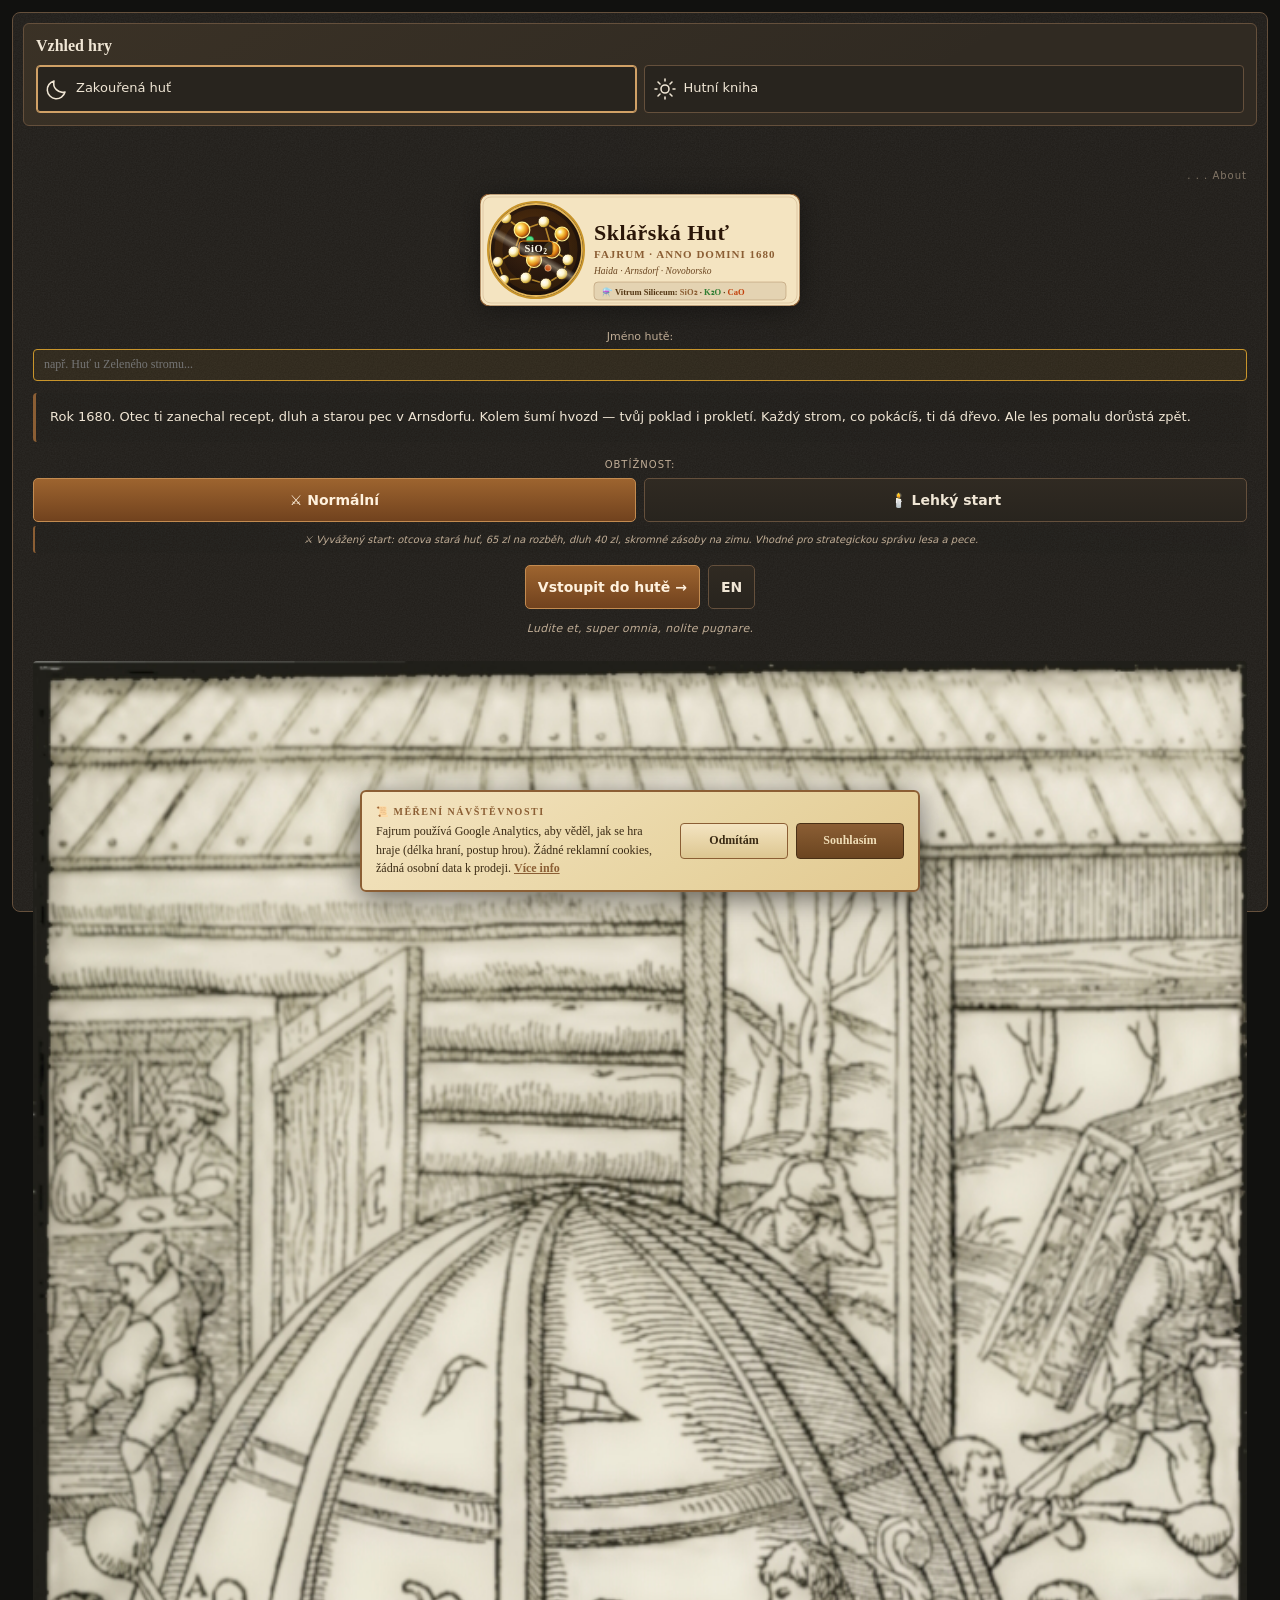
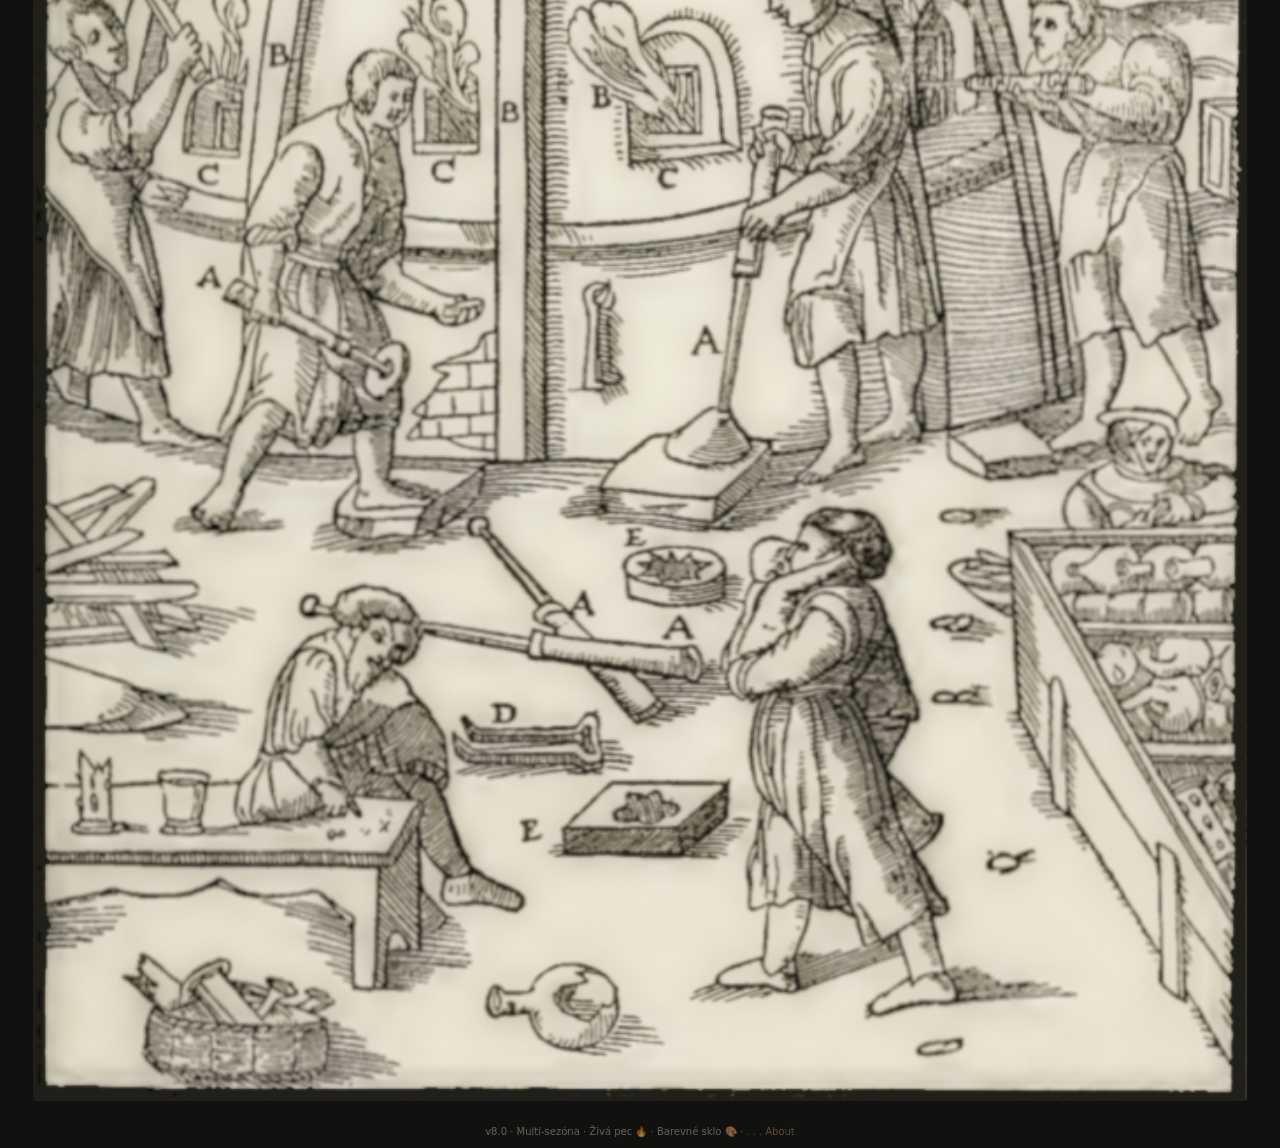
==== index.html @ 7c0b56ca "mega fix 1 - zakazky apod" ====
<!DOCTYPE html>
<html lang="cs">
<head>
<meta charset="UTF-8">
<meta name="viewport" content="width=device-width, initial-scale=1.0, viewport-fit=cover">
<!-- Consent Mode v2 (advanced) — default state, must load before GTM -->
<script>
window.dataLayer = window.dataLayer || [];
function gtag(){dataLayer.push(arguments);}
gtag('consent', 'default', {
  ad_storage: 'denied',
  ad_user_data: 'denied',
  ad_personalization: 'denied',
  analytics_storage: 'denied',
  functionality_storage: 'denied',
  wait_for_update: 500
});
gtag('set', 'ads_data_redaction', true);
// Vracející se hráč se souhlasem → update ještě před načtením GTM
try{ if(localStorage.getItem('sh_consent')==='granted'){ gtag('consent','update',{analytics_storage:'granted',functionality_storage:'granted'}); } }catch(e){}
</script>
<!-- Google Tag Manager -->
<script>(function(w,d,s,l,i){w[l]=w[l]||[];w[l].push({'gtm.start':
new Date().getTime(),event:'gtm.js'});var f=d.getElementsByTagName(s)[0],
j=d.createElement(s),dl=l!='dataLayer'?'&l='+l:'';j.async=true;j.src=
'https://www.googletagmanager.com/gtm.js?id='+i+dl;f.parentNode.insertBefore(j,f);
})(window,document,'script','dataLayer','GTM-NMMMMNPZ');</script>
<!-- End Google Tag Manager -->
	
<title>Sklářská Huť Fajrum | Historická sklářská strategie | fajrum.cz</title>
<link rel="manifest" href="manifest.json">
<meta name="theme-color" content="#3a2510">
<meta name="mobile-web-app-capable" content="yes">
<meta name="apple-mobile-web-app-capable" content="yes">
<meta name="apple-mobile-web-app-status-bar-style" content="black-translucent">
<meta name="apple-mobile-web-app-title" content="Sklářská Huť Fajrum">
<link rel="apple-touch-icon" sizes="180x180" href="icons/apple-touch-icon-180.png">
<link rel="icon" type="image/png" sizes="192x192" href="icons/icon-192.png">
<link rel="icon" type="image/png" sizes="32x32" href="icons/icon-32.png">
<link rel="alternate" hreflang="cs" href="https://fajrum.cz/about.html" />
<link rel="alternate" hreflang="en" href="https://fajrum.cz/about.html" />
<link rel="alternate" hreflang="x-default" href="https://fajrum.cz/about.html" />
<!-- SEO -->

	<script type="application/ld+json">
{
  "@context": "https://schema.org",
  "@graph": [
    {
      "@type": "Organization",
      "@id": "https://fajrum.cz/about.html",
      "name": "Ember PA",
      "url": "https://fajrum.cz/about.html",
      "logo": "icons/icon-192.png"
    },
    {
      "@type": "VideoGame",
      "@id": "https://fajrum.cz/#game",
      "name": "Fajrum",
      "author": { "@id": "https://ember-pa.cz" },
      "description": "Historická sklářská strategie Fajrum z období roku 1680.",
      "genre": ["Strategy", "Simulation"],
      "gamePlatform": "Web Browser",
      "applicationCategory": "Game",
      "inLanguage": ["cs", "en"],
      "url": "https://fajrum.cz/"
    }
  ]
}
</script>
	
<meta name="description" content="Historická sklářská strategie z roku 1680 (Novoborsko / Arnsdorf). Správa hutě, pec, sklovina, foukání, zakázky a vylepšení.">
<meta name="robots" content="index, follow">
<link rel="canonical" href="https://fajrum.cz/">
<!-- Open Graph / Facebook / WhatsApp / LinkedIn -->
<meta property="og:type" content="website">
<meta property="og:site_name" content="Sklářská Huť Fajrum">
<meta property="og:locale" content="cs_CZ">
<meta property="og:locale:alternate" content="en_US">
<meta property="og:url" content="https://fajrum.cz/">
<meta property="og:title" content="Sklářská Huť Fajrum">
<meta property="og:description" content="Historická sklářská strategie z roku 1680 (Novoborsko / Arnsdorf). Správa hutě, pec, sklovina, foukání, zakázky a vylepšení.">
<meta property="og:image" content="https://fajrum.cz/og-image.jpg">
<meta property="og:image:secure_url" content="https://fajrum.cz/og-image.jpg">
<meta property="og:image:type" content="image/jpeg">
<meta property="og:image:width" content="1200">
<meta property="og:image:height" content="630">
<meta property="og:image:alt" content="Dobová rytina sklářské hutě s tavicí pecí a skláři při práci">
<!-- X / Twitter -->
<meta name="twitter:card" content="summary_large_image">
<meta name="twitter:title" content="Sklářská Huť Fajrum">
<meta name="twitter:description" content="Historická sklářská strategie z roku 1680 (Novoborsko / Arnsdorf). Browser hra zdarma.">
<meta name="twitter:image" content="https://fajrum.cz/og-image.jpg">
<meta name="twitter:image:alt" content="Dobová rytina sklářské hutě s tavicí pecí a skláři při práci">
<script>
// ── PWA: Service Worker, aktualizace s volbou hráče, předstažení obrázků ──
(function(){
  if(!("serviceWorker" in navigator))return;
  var hadController=!!navigator.serviceWorker.controller;
  var updating=false;
  var reloading=false;

  function lang(){
    try{ if(typeof G!=="undefined"&&G&&G.lang==="en")return "en"; }catch(e){}
    return "cs";
  }

  // Oznámení nahoře — záměrně mimo herní toast (ten se při každém zobrazení přepisuje)
  function notice(id,text,actions,ttl){
    var old=document.getElementById(id);
    if(old)old.remove();
    var el=document.createElement("div");
    el.id=id;
    el.setAttribute("role","status");
    el.style.cssText="position:fixed;top:calc(8px + env(safe-area-inset-top,0px));left:50%;transform:translateX(-50%);"+
      "background:linear-gradient(145deg,#3a2510,#2a1608);color:#f0deb8;border-radius:8px;padding:10px 14px;"+
      "display:flex;align-items:center;gap:10px;box-shadow:0 4px 20px rgba(0,0,0,.5);"+
      "border:1px solid rgba(201,149,43,.3);font-family:'Palatino Linotype','Book Antiqua',Georgia,serif;"+
      "font-size:12px;z-index:9998;max-width:420px;width:calc(100% - 16px);";
    var t=document.createElement("div");
    t.style.cssText="flex:1;line-height:1.4;";
    t.textContent=text;
    el.appendChild(t);
    (actions||[]).forEach(function(a){
      var b=document.createElement("button");
      b.textContent=a.label;
      b.style.cssText=a.primary
        ?"background:linear-gradient(180deg,#c9952b,#8b5e34);color:#f0deb8;border:none;border-radius:4px;padding:6px 12px;cursor:pointer;font-size:12px;font-weight:700;font-family:inherit;white-space:nowrap;"
        :"background:none;border:none;color:rgba(240,222,184,.6);cursor:pointer;font-size:12px;font-family:inherit;padding:6px 4px;white-space:nowrap;";
      b.onclick=function(){ el.remove(); if(a.run)a.run(); };
      el.appendChild(b);
    });
    document.body.appendChild(el);
    if(ttl){ setTimeout(function(){ if(el.parentNode)el.remove(); },ttl); }
  }
  window.shPwaNotice=notice;

  // Nová verze čeká → hráč si vybere kdy (rozehraná hra se nepřerušuje)
  function updateReady(reg){
    if(document.getElementById("sh-upd"))return;
    var cs=lang()==="cs";
    notice("sh-upd",
      cs?"🏺 Nová verze hry je připravena.":"🏺 A new version is ready.",
      [{label:cs?"Aktualizovat":"Update",primary:true,run:function(){
         var w=reg.waiting;
         if(!w)return;
         updating=true;
         w.postMessage({type:"SKIP_WAITING"});
       }},
       {label:cs?"Později":"Later"}],
      0);
  }

  navigator.serviceWorker.addEventListener("controllerchange",function(){
    if(!hadController&&!updating){ hadController=true; return; } // první instalace → bez reloadu
    if(reloading)return;
    reloading=true;
    location.reload();
  });

  // Předstažení obrázků hotové → jednorázové oznámení
  navigator.serviceWorker.addEventListener("message",function(e){
    var d=e.data;
    if(!d||d.type!=="MEDIA_READY"||d.failed)return;
    try{
      if(localStorage.getItem("sh_offline_ready")==="1")return;
      localStorage.setItem("sh_offline_ready","1");
    }catch(err){ return; }
    var cs=lang()==="cs";
    notice("sh-off",cs?"📥 Hra je připravena i offline.":"📥 The game is ready to play offline.",[],6000);
  });

  // Obrázky stáhnout na pozadí po klidu; ne při šetření dat / pomalé síti
  function scheduleMedia(){
    try{
      var c=navigator.connection;
      if(c&&(c.saveData||/(^|-)2g$/.test(c.effectiveType||"")))return;
    }catch(e){}
    var go=function(){
      navigator.serviceWorker.ready.then(function(r){
        if(r.active)r.active.postMessage({type:"CACHE_MEDIA"});
      }).catch(function(){});
    };
    if("requestIdleCallback" in window)window.requestIdleCallback(go,{timeout:20000});
    else setTimeout(go,10000);
  }

  window.addEventListener("load",function(){
    navigator.serviceWorker.register("/sw.js",{scope:"/",updateViaCache:"none"}).then(function(reg){
      if(reg.waiting&&navigator.serviceWorker.controller)updateReady(reg);
      reg.addEventListener("updatefound",function(){
        var nw=reg.installing;
        if(!nw)return;
        nw.addEventListener("statechange",function(){
          if(nw.state==="installed"&&navigator.serviceWorker.controller)updateReady(reg);
        });
      });
      // Dlouho otevřená PWA se jinak neaktualizuje → kontrola při návratu do popředí (max 1× za hodinu)
      var lastCheck=Date.now();
      document.addEventListener("visibilitychange",function(){
        if(document.visibilityState==="visible"&&Date.now()-lastCheck>3600000){
          lastCheck=Date.now();
          reg.update().catch(function(){});
        }
      });
      scheduleMedia();
    }).catch(function(){});
  });
})();
</script>
<style>
:root{
  --bg:#0a0604;--card:#f4e4c1;--card2:#e8d5a3;--ink:#3a2a14;
  --warm:#8b5e34;--gold:#c9952b;--danger:#a03020;--ok:#4a7a3a;
  --blue:#3a6a9a;--light:#f0deb8;--border:#2a1a0a;
}
*{box-sizing:border-box;margin:0;padding:0;}
body{background:linear-gradient(180deg,#1a1408,var(--bg));color:var(--ink);
  font-family:'Palatino Linotype','Book Antiqua',Georgia,serif;
  display:flex;justify-content:center;padding:8px;min-height:100vh;}
#app{background:linear-gradient(145deg,var(--card),var(--card2),var(--light),#e2c990);
  border-radius:6px;box-shadow:0 4px 24px rgba(0,0,0,.5);max-width:560px;width:100%;
  overflow:hidden;display:flex;flex-direction:column;max-height:100vh;}
.hdr{background:linear-gradient(135deg,#5a3a1a,#3a2510);color:var(--light);
  padding:10px 14px;display:flex;justify-content:space-between;align-items:center;flex-shrink:0;}
.hdr h1{font-size:14px;font-weight:700;margin:0;}
.hdr small{font-size:10px;opacity:.7;}
.sec{padding:10px 14px;border-bottom:1px solid rgba(42,26,10,.13);}
.sec-title{font-size:10px;text-transform:uppercase;letter-spacing:1.5px;color:var(--warm);font-weight:700;margin-bottom:5px;}
.btn{padding:6px 12px;border-radius:4px;border:1px solid var(--warm);
  background:linear-gradient(180deg,var(--card),#dcc690);color:var(--ink);
  cursor:pointer;font-family:inherit;font-size:12px;font-weight:600;}
.btn:hover{filter:brightness(1.05);}
.btn-p{background:linear-gradient(180deg,var(--warm),#6b4520);color:var(--light);border-color:#4a3015;}
.btn-s{padding:3px 8px;font-size:11px;}
.btn-active{background:var(--warm)!important;color:var(--light)!important;border-color:transparent!important;}
.btn-danger{background:linear-gradient(180deg,#a03020,#701a10);color:var(--light);border-color:#4a1a0a;}
.pill{display:inline-flex;align-items:center;gap:2px;padding:1px 5px;border-radius:10px;
  font-size:10px;font-weight:700;background:rgba(139,94,52,.1);border:1px solid rgba(139,94,52,.15);}
.pill.warn{background:rgba(160,48,32,.15);color:var(--danger);border-color:rgba(160,48,32,.2);}
.pill.ok{background:rgba(74,122,58,.15);color:var(--ok);border-color:rgba(74,122,58,.2);}
/* Klíčové metriky — vizuálně větší */
.pill.key{padding:2px 7px;font-size:11px;background:rgba(139,94,52,.15);border-color:rgba(139,94,52,.25);}
/* Ember glow — kritické metriky */
@keyframes emberPulse{
  0%,100%{box-shadow:0 0 4px 1px rgba(200,80,20,.55),0 0 0 0 rgba(200,80,20,.0);background:rgba(180,50,10,.22);}
  50%{box-shadow:0 0 8px 3px rgba(220,100,30,.75),0 0 0 3px rgba(220,100,30,.12);background:rgba(200,70,15,.32);}
}
.pill.ember{animation:emberPulse 1.6s ease-in-out infinite;color:#e84020;border-color:rgba(200,60,10,.4);font-weight:700;}
/* Attention banner */
.attention-banner{background:linear-gradient(90deg,rgba(160,48,32,.12),rgba(200,80,20,.08));
  border:1px solid rgba(180,60,20,.3);border-radius:5px;padding:6px 10px;margin-bottom:8px;}
.attention-banner .att-title{font-size:10px;font-weight:700;color:#a03020;margin-bottom:4px;letter-spacing:.03em;}
.attention-item{display:flex;align-items:flex-start;gap:5px;font-size:10px;color:#5a2a10;
  margin-bottom:3px;line-height:1.5;}
.attention-item.critical{color:#a03020;font-weight:600;}
.attention-item .att-action{color:#8b5e34;font-style:italic;margin-left:3px;}
/* Retention modal */
.retention-modal-box{background:linear-gradient(145deg,#f5e9c8,#ead8a5);border-radius:7px;
  padding:18px 20px;max-width:360px;width:92%;box-shadow:0 6px 32px rgba(0,0,0,.5);
  border:2px solid #8b5e34;font-family:Georgia,serif;}
.contract-btn{display:flex;justify-content:space-between;align-items:center;
  padding:5px 10px;border-radius:4px;border:1px solid rgba(42,26,10,.2);
  background:rgba(255,255,255,.35);cursor:pointer;font-size:11px;margin-bottom:3px;
  transition:background .15s;}
.contract-btn:hover{background:rgba(139,94,52,.15);}
.contract-btn.selected{background:rgba(139,94,52,.25);border-color:#8b5e34;font-weight:700;}
.bar-track{width:100%;height:8px;background:rgba(0,0,0,.12);border-radius:4px;overflow:hidden;}
.bar-fill{height:100%;border-radius:4px;transition:width .3s;}
.tabs{display:flex;gap:1px;padding:0 6px;border-bottom:1px solid rgba(42,26,10,.13);
  background:rgba(0,0,0,.02);flex-shrink:0;overflow:hidden;}
.tab{padding:6px 7px;font-size:13px;font-weight:500;color:var(--warm);background:none;
  border:none;border-radius:4px 4px 0 0;cursor:pointer;font-family:inherit;white-space:nowrap;
  display:flex;align-items:center;gap:3px;flex-shrink:0;}
.tab .tab-label{font-size:11px;font-weight:700;max-width:0;overflow:hidden;opacity:0;
  transition:max-width .2s ease,opacity .15s ease;white-space:nowrap;}
.tab.active{color:var(--light);background:var(--warm);}
.tab.active .tab-label{max-width:80px;opacity:1;}
.content{flex:1;overflow-y:auto;min-height:0;}
/* Mobil: content-shell drží content + button dole */
.mobile-shell{display:flex;flex-direction:column;flex:1;overflow:hidden;min-height:0;}
.mobile-shell .content{flex:1;overflow-y:auto;min-height:0;}
.mobile-shell .action-bar{flex-shrink:0;}
.action-bar{padding:10px 14px;border-top:2px solid rgba(42,26,10,.2);flex-shrink:0;
  background:linear-gradient(135deg,var(--card),var(--card2));
  padding-bottom:calc(10px + env(safe-area-inset-bottom,0px));
  position:sticky;bottom:0;z-index:10;}
.round-bar{display:flex;flex-direction:column;padding:4px 14px;
  background:rgba(0,0,0,.03);border-bottom:1px solid rgba(42,26,10,.13);flex-shrink:0;}
.round-bar-top{display:flex;align-items:center;justify-content:space-between;margin-bottom:3px;font-size:11px;}
.round-pip{width:22px;height:20px;border-radius:3px;display:flex;align-items:center;
  justify-content:center;font-size:8px;flex-shrink:0;}
.res-bar{display:flex;flex-direction:column;gap:2px;padding:5px 14px;
  border-bottom:1px solid rgba(42,26,10,.13);flex-shrink:0;}
.pill-row{display:flex;flex-wrap:nowrap;gap:3px;align-items:center;}
.pill-sep{color:rgba(42,26,10,.25);font-size:11px;padding:0 2px;flex-shrink:0;}
.pill-primary .pill{padding:2px 7px;font-size:11px;}
#app.desktop .res-bar{flex-direction:row;align-items:center;flex-wrap:nowrap;}
#app.desktop .pill-row{flex-wrap:nowrap;}
#app.desktop .pill-row+.pill-row{margin-left:0;}
.worker-card{margin-bottom:8px;padding:6px;background:rgba(0,0,0,.02);border-radius:4px;}
.worker-name{font-size:12px;font-weight:700;margin-bottom:3px;}
.task-btns{display:flex;flex-wrap:wrap;gap:2px;}
.alloc-row{display:flex;align-items:center;gap:6px;margin-bottom:4px;font-size:12px;}
.alloc-row span:first-child{width:100px;}
.alloc-row input[type=range]{flex:1;height:4px;accent-color:var(--warm);}
.alloc-row strong{width:30px;text-align:right;}
.log-box{max-height:280px;overflow:auto;font-size:11px;line-height:1.5;
  font-family:'Courier New',monospace;padding:6px;background:rgba(0,0,0,.03);border-radius:4px;}
/* ── ARCHIV TAB ── */
.ach-grid{display:grid;grid-template-columns:repeat(auto-fill,minmax(88px,1fr));gap:10px;margin-bottom:14px;}
.ach-card{display:flex;flex-direction:column;align-items:center;gap:5px;padding:8px 4px;
  border-radius:8px;border:1px solid rgba(42,26,10,.15);cursor:default;transition:transform .15s;}
.ach-card.unlocked{border-color:rgba(201,149,43,.35);background:rgba(42,26,10,.25);}
.ach-card.locked{opacity:.55;filter:grayscale(.6);}
.ach-card.future{opacity:.3;filter:grayscale(1);}
.ach-card:hover.unlocked{transform:scale(1.04);}
.ach-title{font-size:10px;font-weight:700;text-align:center;color:var(--warm);line-height:1.3;max-width:80px;}
.ach-card.locked .ach-title{color:#6a4830;}
.wiki-grid{display:flex;flex-direction:column;gap:6px;}
.wiki-card{padding:9px 11px;border-radius:7px;border:1px solid rgba(42,26,10,.15);
  background:rgba(42,26,10,.12);}
.wiki-card-hdr{display:flex;align-items:center;gap:6px;margin-bottom:4px;cursor:pointer;}
.wiki-card-icon{font-size:16px;}
.wiki-card-title{font-size:12px;font-weight:700;color:var(--warm);}
.wiki-card-src{font-size:9px;color:#8b6a3a;font-style:italic;margin-top:2px;}
.wiki-card-body{font-size:11px;color:#5a3a18;line-height:1.6;}
.wiki-card-latin{font-size:10px;font-style:italic;color:#9a7040;margin-top:4px;}
.ach-cat-hdr{font-size:11px;font-weight:700;color:#8b5e34;letter-spacing:.6px;
  text-transform:uppercase;margin:10px 0 6px;padding-bottom:3px;
  border-bottom:1px solid rgba(139,94,52,.2);}
/* ── PARTA TAB ── */
.parta-grid{display:grid;grid-template-columns:repeat(3,1fr);gap:8px;padding:10px 12px;}
#app.desktop .parta-grid{grid-template-columns:repeat(5,1fr);gap:10px;padding:12px 16px;}
#app.desktop .parta-portrait{aspect-ratio:3/4;max-height:180px;}
#app.desktop .parta-name{font-size:12px;}
#app.desktop .parta-prof{font-size:10px;}
#app.desktop .parta-stars{font-size:12px;}
.parta-card{background:var(--card);border-radius:6px;overflow:hidden;cursor:pointer;
  border:2px solid transparent;transition:border-color .15s,transform .1s;position:relative;}
.parta-card:hover{transform:translateY(-2px);}
.parta-card.mood-ok{border-color:rgba(74,122,58,.4);}
.parta-card.mood-warn{border-color:rgba(200,150,40,.5);}
.parta-card.mood-bad{border-color:rgba(160,48,32,.5);}
.parta-portrait{width:100%;aspect-ratio:1;overflow:hidden;background:#1a0e06;position:relative;}
.parta-portrait img{width:100%;height:100%;object-fit:cover;object-position:top center;display:block;}
.parta-portrait-svg{width:100%;height:100%;display:flex;align-items:center;justify-content:center;}
.parta-debt-badge{position:absolute;top:4px;right:4px;background:rgba(160,48,32,.9);
  color:#fff;font-size:9px;font-weight:700;padding:2px 4px;border-radius:3px;line-height:1.2;}
.parta-info{padding:5px 6px 6px;}
.parta-name{font-size:11px;font-weight:700;color:#3a2010;white-space:nowrap;overflow:hidden;text-overflow:ellipsis;}
.parta-prof{font-size:9px;color:var(--warm);margin-bottom:3px;}
.parta-stars{font-size:10px;letter-spacing:-1px;}
.parta-bar-row{display:flex;align-items:center;gap:3px;margin-top:2px;}
.parta-bar-lbl{font-size:8px;color:var(--warm);width:22px;flex-shrink:0;}
.parta-bar{flex:1;height:3px;background:rgba(0,0,0,.2);border-radius:2px;overflow:hidden;}
.parta-bar-fill{height:100%;border-radius:2px;transition:width .3s;}
/* Parta summary header */
.parta-summary{display:flex;gap:8px;padding:8px 12px 0;flex-wrap:wrap;}
.parta-sum-pill{background:var(--card);border-radius:4px;padding:4px 8px;font-size:11px;
  display:flex;align-items:center;gap:4px;}
/* Detail modal — subtabs */
.detail-subtabs{display:flex;gap:2px;margin-bottom:10px;border-bottom:1px solid rgba(42,26,10,.15);padding-bottom:6px;}
.detail-subtab{padding:4px 8px;font-size:11px;font-weight:600;border-radius:4px 4px 0 0;
  border:none;background:none;cursor:pointer;color:var(--warm);}
.detail-subtab.active{background:var(--warm);color:var(--light);}
.detail-portrait-big{width:96px;height:96px;border-radius:6px;overflow:hidden;
  flex-shrink:0;background:#1a0e06;border:2px solid var(--warm);}
.detail-portrait-big img{width:100%;height:100%;object-fit:cover;object-position:top center;}
.trait-badge{display:inline-flex;align-items:center;gap:3px;padding:2px 6px;
  background:rgba(42,26,10,.12);border-radius:10px;font-size:10px;margin:2px;}
.xp-track{display:flex;gap:3px;margin-top:4px;}
.xp-pip{width:14px;height:8px;border-radius:2px;background:rgba(0,0,0,.15);}
.xp-pip.filled{background:var(--warm);}
.modal-bg{position:fixed;inset:0;background:rgba(0,0,0,.6);display:flex;
  align-items:center;justify-content:center;z-index:100;padding:16px;}
.modal{background:linear-gradient(145deg,var(--card),var(--card2));border-radius:6px;
  max-width:440px;width:100%;padding:18px;max-height:80vh;overflow:auto;
  box-shadow:0 4px 24px rgba(0,0,0,.5);}
.shop-grid{display:grid;grid-template-columns:1fr 1fr;gap:3px;}
.stars{letter-spacing:-1px;font-size:12px;}
.hint-box{padding:6px 8px;background:rgba(0,0,0,.03);border-radius:4px;font-size:12px;
  line-height:1.5;margin-bottom:8px;}
.temp-bar{display:flex;gap:2px;margin-bottom:4px;}
.temp-seg{flex:1;height:12px;border-radius:2px;transition:all .3s;}
.furnace-card{background:rgba(0,0,0,.03);border-radius:4px;padding:8px;margin-bottom:6px;}
.furnace-stat{display:flex;justify-content:space-between;font-size:11px;margin-bottom:3px;}
.interseason-grid{display:grid;grid-template-columns:1fr 1fr;gap:8px;margin-bottom:10px;}
.interseason-card{padding:8px;background:rgba(0,0,0,.04);border-radius:4px;font-size:12px;}
.season-badge{display:inline-block;padding:2px 8px;border-radius:10px;font-size:10px;font-weight:700;}
.eff-bar{height:6px;border-radius:3px;background:rgba(0,0,0,.1);overflow:hidden;margin-top:3px;}
.eff-fill{height:100%;border-radius:3px;transition:width .4s;}
.fat-bar{height:4px;border-radius:2px;background:rgba(0,0,0,.08);overflow:hidden;margin-top:2px;}
.fat-fill{height:100%;border-radius:2px;transition:width .3s;}
.settings-row{display:flex;align-items:center;gap:10px;padding:8px 0;border-bottom:1px solid rgba(42,26,10,.08);}
.settings-row:last-child{border-bottom:none;}
.settings-label{font-size:12px;color:var(--ink);flex:1;}
.settings-val{font-size:11px;color:var(--warm);width:36px;text-align:right;}
/* Tooltip */
.tip-wrap{position:relative;display:inline-flex;}
.tip-wrap .tip{display:none;position:absolute;bottom:calc(100% + 6px);left:50%;transform:translateX(-50%);
  background:#2a1608;color:#f0deb8;font-size:11px;padding:5px 9px;border-radius:4px;
  white-space:nowrap;z-index:50;border:1px solid #8b5e34;pointer-events:none;line-height:1.4;
  font-family:'Palatino Linotype',Georgia,serif;}
.tip-wrap:hover .tip,.tip-wrap.open .tip{display:block;}
/* Sezónní kontext panel */
.season-panel{padding:8px 14px;border-bottom:1px solid rgba(42,26,10,.15);flex-shrink:0;
  background:linear-gradient(135deg,rgba(139,94,52,.08),rgba(201,149,43,.05));}
.season-panel-top{display:flex;align-items:center;gap:8px;margin-bottom:4px;}
.season-icon{font-size:20px;flex-shrink:0;}
.season-phase{font-size:11px;font-weight:700;color:var(--warm);text-transform:uppercase;letter-spacing:.8px;}
.season-priority{font-size:12px;color:var(--ink);line-height:1.4;font-style:italic;}
.season-tip{font-size:11px;color:#6a4a28;margin-top:2px;line-height:1.4;}
.season-trh{font-size:10px;margin-top:3px;font-weight:700;}
/* Pec dashboard */
.furnace-dash{background:#1a0e06;border-radius:6px;padding:12px;margin-bottom:8px;color:#f0deb8;}
.furnace-temp-gauge{display:flex;align-items:flex-end;gap:3px;height:60px;margin-bottom:8px;}
.gauge-bar{flex:1;border-radius:2px 2px 0 0;transition:height .5s,background .5s;}
.furnace-readout{display:grid;grid-template-columns:1fr 1fr;gap:6px;margin-bottom:8px;}
.furn-stat{background:rgba(255,255,255,.05);border-radius:4px;padding:6px 8px;}
.furn-stat-label{font-size:9px;color:#8b5e34;letter-spacing:1px;text-transform:uppercase;margin-bottom:2px;}
.furn-stat-val{font-size:16px;font-weight:700;}
.shamot-visual{display:flex;gap:2px;margin-top:4px;}
.shamot-brick{flex:1;height:10px;border-radius:2px;transition:background .4s;}
/* ── MELT / SKLOVINA ANIMATION ── */
.fire-stage{display:none;} /* legacy — not used */
@keyframes meltRot1{from{transform:rotate(0deg);}to{transform:rotate(360deg);}}
@keyframes meltRot2{from{transform:rotate(0deg);}to{transform:rotate(-360deg);}}
@keyframes meltPulse{0%,100%{opacity:.55;}50%{opacity:1;}}
@keyframes bubbleRise{
  0%{transform:translateY(0) scale(1);opacity:.4;}
  70%{opacity:.3;}
  100%{transform:translateY(-38px) scale(1.6);opacity:0;}}
.furnace-hud{display:flex;align-items:center;gap:6px;padding:4px 14px;
  border-bottom:1px solid rgba(42,26,10,.13);flex-shrink:0;background:rgba(0,0,0,.02);flex-wrap:wrap;overflow:hidden;}
.furnace-temp-big{font-size:22px;line-height:1;flex-shrink:0;}
.furnace-details{flex:1;min-width:0;}
.furnace-hud-row{display:flex;align-items:center;gap:4px;font-size:10px;color:#8b5e34;}
.toast-container{position:fixed;bottom:80px;left:50%;transform:translateX(-50%);
  width:calc(100% - 32px);max-width:520px;z-index:200;pointer-events:none;}
.toast{background:linear-gradient(145deg,#3a2510,#2a1a08);color:var(--light);
  border-radius:6px;padding:10px 14px;font-size:12px;line-height:1.5;
  border-left:3px solid var(--gold);margin-top:6px;
  animation:toastIn .25s ease;font-family:'Palatino Linotype','Book Antiqua',Georgia,serif;}
.toast-title{font-weight:700;font-size:11px;color:var(--gold);margin-bottom:3px;
  text-transform:uppercase;letter-spacing:.8px;}
@keyframes toastIn{from{opacity:0;transform:translateY(8px)}to{opacity:1;transform:translateY(0)}}
.log-entry{padding:6px 0;border-bottom:1px solid rgba(42,26,10,.07);font-size:12px;line-height:1.6;}
.log-entry:last-child{border-bottom:none;}
.log-season-hdr{font-size:13px;font-weight:700;color:var(--warm);margin:10px 0 4px;
  padding-bottom:4px;border-bottom:2px solid rgba(139,94,52,.2);}
@media(max-width:600px){body{padding:4px;}.hdr h1{font-size:12px;}}

/* ── DESKTOP LAYOUT — JS přidá .desktop na #app při ≥768px ── */
#app.desktop{max-width:1140px;max-height:calc(100vh - 16px);}
/* Taby — levý sidebar */
#app.desktop .tabs{
  flex-direction:column;width:140px;flex-shrink:0;
  border-bottom:none;border-right:1px solid rgba(42,26,10,.15);
  background:linear-gradient(180deg,rgba(0,0,0,.04),rgba(0,0,0,.02));
  overflow-x:visible;overflow-y:auto;padding:8px 0;gap:2px;}
#app.desktop .tab{
  border-radius:4px 0 0 4px;text-align:left;
  padding:9px 14px;font-size:12px;white-space:normal;
  border-right:3px solid transparent;}
#app.desktop .tab .tab-label{max-width:100px!important;opacity:1!important;}
#app.desktop .tab.active{
  border-radius:4px 0 0 4px;
  border-right:3px solid var(--gold);
  background:rgba(201,149,43,.12);color:var(--warm);}
/* Shell: tabs vlevo + content vpravo */
#app.desktop .desktop-shell{display:flex;flex:1;overflow:hidden;min-height:0;}
#app.desktop .content-shell{display:flex;flex-direction:column;flex:1;overflow:hidden;min-height:0;}
#app.desktop .content{flex:1;overflow-y:auto;}
#app.desktop .action-bar{flex-shrink:0;}
/* Toast vpravo dole */
#app.desktop ~ #toastContainer,
.toast-container{left:auto;right:20px;transform:none;max-width:360px;}
/* Overview: sezóna + pec vedle sebe */
#app.desktop .overview-top-cols{display:grid;grid-template-columns:1fr 1fr;gap:0;
  border-bottom:1px solid rgba(42,26,10,.13);}
#app.desktop .overview-top-cols>.sec{border-bottom:none;border-right:1px solid rgba(42,26,10,.1);}
#app.desktop .overview-top-cols>.sec:last-child{border-right:none;}
/* Dělníci: 2 sloupce */
#app.desktop .workers-grid{display:grid;grid-template-columns:1fr 1fr;gap:6px;padding:0 14px 10px;}
#app.desktop .workers-grid .worker-card{margin-bottom:0;}
/* Výroba: auto + custom ve 2 sloupcích */
#app.desktop .production-cols{display:grid;grid-template-columns:1fr 1fr;gap:0;}
#app.desktop .production-cols>.sec{border-bottom:none;border-right:1px solid rgba(42,26,10,.1);}
#app.desktop .production-cols>.sec:last-child{border-right:none;}
/* Pec tab: 3/1 split (dash / účinnost) */
#app.desktop .furnace-cols{display:grid;grid-template-columns:3fr 1fr;gap:0;border-bottom:1px solid rgba(42,26,10,.13);}
#app.desktop .furnace-cols>.sec{border-bottom:none;border-right:1px solid rgba(42,26,10,.1);}
#app.desktop .furnace-cols>.sec:last-child{border-right:none;}
/* Production tab: CSS columns na desktopu */
#app.desktop .content.prod-desktop{column-count:2;column-gap:0;column-rule:1px solid rgba(42,26,10,.1);}
#app.desktop .content.prod-desktop>.sec{break-inside:avoid;}

/* ── Task pill animation ── */
@keyframes pillFly{
  0%{opacity:1;transform:translateY(0) scale(1);}
  60%{opacity:1;transform:translateY(-38px) scale(1.1);}
  100%{opacity:0;transform:translateY(-70px) scale(.9);}
}
.task-pill{
  position:fixed;pointer-events:none;z-index:9999;
  padding:2px 8px;border-radius:10px;font-size:11px;font-weight:700;
  background:rgba(42,26,10,.85);color:#f4e4c1;white-space:nowrap;
  animation:pillFly .9s ease-out forwards;
}
.task-pill.pos{background:rgba(74,122,58,.9);}
.task-pill.neg{background:rgba(160,48,32,.9);}

/* ════════════════════════════════════════════════════════════
   FAJRUM FLUID ANIMATIONS & GRAPHICAL IMPROVEMENTS
════════════════════════════════════════════════════════════ */
@keyframes tabFadeSlide {
  0% { opacity: 0; transform: translateY(6px); }
  100% { opacity: 1; transform: translateY(0); }
}
.tab-enter {
  animation: tabFadeSlide 0.22s cubic-bezier(0.16, 1, 0.3, 1) forwards;
}

/* Micro-physics for buttons & tactile feedback */
.btn {
  transition: transform 0.1s cubic-bezier(0.34, 1.56, 0.64, 1), filter 0.15s ease, box-shadow 0.15s ease !important;
  user-select: none;
  -webkit-tap-highlight-color: transparent;
}
.btn:active {
  transform: scale(0.95) translateY(1px) !important;
  filter: brightness(0.92) !important;
}
.btn:focus-visible {
  outline: 2px solid var(--gold);
  outline-offset: 1px;
}

/* Stepper buttons for responsive allocations */
.stepper-btn {
  padding: 2px 7px !important;
  font-size: 10px !important;
  font-weight: 700 !important;
  border-radius: 3px !important;
  background: rgba(139, 94, 52, 0.14) !important;
  border: 1px solid rgba(139, 94, 52, 0.35) !important;
  color: var(--ink) !important;
  cursor: pointer;
  line-height: 1.2;
}
.stepper-btn:hover {
  background: rgba(139, 94, 52, 0.28) !important;
  border-color: var(--warm) !important;
}

/* Batch craft buttons */
.batch-btn-row {
  display: flex;
  gap: 3px;
  width: 100%;
}
.batch-btn {
  flex: 1;
  padding: 3px 4px !important;
  font-size: 9px !important;
  font-weight: 700 !important;
  border-radius: 3px !important;
  line-height: 1.2;
}

/* Hotkey hint badges */
.hotkey-badge {
  display: inline-block;
  font-size: 9px;
  font-family: monospace;
  font-weight: 700;
  padding: 0 4px;
  border-radius: 3px;
  background: rgba(42, 26, 10, 0.15);
  border: 1px solid rgba(42, 26, 10, 0.3);
  color: #6a4520;
  margin-left: 4px;
  vertical-align: middle;
}

/* Smooth custom scrollbars */
::-webkit-scrollbar {
  width: 6px;
  height: 6px;
}
::-webkit-scrollbar-track {
  background: rgba(42, 26, 10, 0.06);
  border-radius: 3px;
}
::-webkit-scrollbar-thumb {
  background: rgba(139, 94, 52, 0.35);
  border-radius: 3px;
  border: 1px solid rgba(42, 26, 10, 0.1);
}
::-webkit-scrollbar-thumb:hover {
  background: rgba(139, 94, 52, 0.6);
}

/* Glassware sheen highlight */
@keyframes glassShine {
  0% { transform: translateX(-100%) rotate(25deg); }
  100% { transform: translateX(200%) rotate(25deg); }
}
.glass-shine-wrap {
  position: relative;
  overflow: hidden;
}
.glass-shine-wrap:hover::after {
  content: '';
  position: absolute;
  top: -50%;
  left: -50%;
  width: 200%;
  height: 200%;
  background: linear-gradient(60deg, transparent 40%, rgba(255, 255, 255, 0.25) 50%, transparent 60%);
  animation: glassShine 0.75s ease-out forwards;
  pointer-events: none;
}

/* Floating resource pill animation */
@keyframes floatPillAnim {
  0% {
    opacity: 0;
    transform: translateY(8px) scale(0.85);
  }
  20% {
    opacity: 1;
    transform: translateY(-4px) scale(1.08);
  }
  60% {
    opacity: 1;
    transform: translateY(-28px) scale(1);
  }
  100% {
    opacity: 0;
    transform: translateY(-56px) scale(0.9);
  }
}
.float-pill {
  position: fixed;
  pointer-events: none;
  z-index: 10000;
  padding: 3px 9px;
  border-radius: 12px;
  font-size: 12px;
  font-weight: 700;
  white-space: nowrap;
  box-shadow: 0 4px 14px rgba(0, 0, 0, 0.3);
  animation: floatPillAnim 0.95s cubic-bezier(0.2, 0.8, 0.2, 1) forwards;
  font-family: 'Palatino Linotype', Georgia, serif;
}
.float-pill.pos {
  background: linear-gradient(135deg, #38761d, #274e13);
  color: #f7edd4;
  border: 1px solid #6aa84f;
  text-shadow: 0 1px 2px rgba(0, 0, 0, 0.5);
}
.float-pill.neg {
  background: linear-gradient(135deg, #a03020, #661810);
  color: #fff;
  border: 1px solid #e06666;
  text-shadow: 0 1px 2px rgba(0, 0, 0, 0.5);
}
.float-pill.gold {
  background: linear-gradient(135deg, #c9952b, #8a6212);
  color: #fffef0;
  border: 1px solid #ffd966;
  text-shadow: 0 1px 2px rgba(0, 0, 0, 0.5);
}
.float-pill.fire {
  background: linear-gradient(135deg, #e65100, #b71c1c);
  color: #fff8e1;
  border: 1px solid #ff9800;
  text-shadow: 0 1px 2px rgba(0, 0, 0, 0.5);
}

/* Heat shimmer overlay for furnace */
@keyframes heatDistort {
  0%, 100% { transform: scaleY(1) skewX(0deg); opacity: 0.25; }
  50% { transform: scaleY(1.04) skewX(1deg); opacity: 0.45; }
}
.heat-shimmer-box {
  position: relative;
}
.heat-shimmer-box::before {
  content: '';
  position: absolute;
  inset: -2px;
  border-radius: inherit;
  background: radial-gradient(circle at 50% 100%, rgba(255, 120, 20, 0.18), transparent 70%);
  animation: heatDistort 2.4s ease-in-out infinite;
  pointer-events: none;
  z-index: 1;
}

/* Polished Tab animations */
.tab {
  position: relative;
  transition: all 0.2s cubic-bezier(0.4, 0, 0.2, 1) !important;
}
.tab:active {
  transform: scale(0.96);
}
.tab.active::after {
  content: '';
  position: absolute;
  bottom: 0;
  left: 20%;
  right: 20%;
  height: 2px;
  background: var(--gold);
  border-radius: 1px;
}


/* ════════════════════════════════════════════════════════════
   GLASS CHEMICAL SUBSTANCE ANIMATED LOGO & HEADER NETWORK
════════════════════════════════════════════════════════════ */
@keyframes chemPulse {
  0%, 100% { transform: scale(1); filter: drop-shadow(0 0 2px rgba(201,149,43,0.3)); }
  50% { transform: scale(1.03); filter: drop-shadow(0 0 8px rgba(255,215,0,0.65)); }
}

@keyframes electronOrbit {
  0% { transform: rotate(0deg); }
  100% { transform: rotate(360deg); }
}

@keyframes glassPrismGleam {
  0% { transform: translateX(-120%) rotate(35deg); opacity: 0; }
  25% { opacity: 0.6; }
  50% { transform: translateX(120%) rotate(35deg); opacity: 0; }
  100% { transform: translateX(120%) rotate(35deg); opacity: 0; }
}

@keyframes siloxaneGlow {
  0%, 100% { stroke: #c9952b; stroke-opacity: 0.75; stroke-width: 1.1; }
  50% { stroke: #ffe082; stroke-opacity: 1; stroke-width: 1.5; }
}

@keyframes formulaBadgePulse {
  0%, 100% { border-color: rgba(201,149,43,0.35); background: rgba(201,149,43,0.08); }
  50% { border-color: rgba(255,215,0,0.7); background: rgba(201,149,43,0.22); }
}

.glass-chemical-logo {
  transition: transform 0.25s cubic-bezier(0.34, 1.56, 0.64, 1), filter 0.25s ease;
  user-select: none;
}
.glass-chemical-logo:hover {
  transform: scale(1.08) rotate(2deg);
  filter: drop-shadow(0 4px 14px rgba(255,190,40,0.55)) !important;
}
.glass-chemical-logo:active {
  transform: scale(0.96);
}

.chem-badge-pill {
  display: inline-flex;
  align-items: center;
  gap: 3px;
  font-family: 'Palatino Linotype', Georgia, serif;
  font-size: 7.5px;
  font-weight: 700;
  letter-spacing: 0.6px;
  padding: 1px 6px;
  border-radius: 8px;
  border: 1px solid rgba(201,149,43,0.4);
  background: rgba(42,22,8,0.65);
  color: #f7edd4;
  text-shadow: 0 1px 2px rgba(0,0,0,0.6);
  cursor: pointer;
  transition: all 0.2s ease;
  animation: formulaBadgePulse 4s infinite ease-in-out;
  margin-top: 2px;
  width: fit-content;
}
.chem-badge-pill:hover {
  border-color: #ffd54f;
  background: rgba(201,149,43,0.3);
  color: #fffde7;
  transform: translateY(-1px);
}

.chem-network-wrap {
  position: relative;
  cursor: pointer;
  transition: opacity 0.25s ease, transform 0.25s ease;
  display: flex;
  align-items: center;
}
.chem-network-wrap:hover {
  opacity: 1 !important;
  transform: scale(1.04);
}
.chem-network-wrap svg {
  filter: drop-shadow(0 0 4px rgba(201,149,43,0.4));
}


/* ── Zásoby: značky na pills, bublina, panel „📦 Zásoby“ (core/stock.js, ui/stock-ui.js) ── */
.stk-pill{cursor:pointer;position:relative;}
.stk-mark{display:inline-flex;align-items:center;justify-content:center;min-width:12px;height:12px;margin-left:2px;border-radius:7px;font-size:9px;font-weight:800;line-height:1;padding:0 2px;}
.stk-mark.warn{background:#d9a21b;color:#2a1a0a;}
.stk-mark.crit{background:var(--danger);color:#fff;}
.stk-bubble{display:flex;flex-direction:column;gap:10px;padding-bottom:4px;}
.stk-head{display:flex;align-items:center;gap:12px;}
.stk-head-art .fj-resource-art{width:44px;height:44px;font-size:34px;}
.stk-head-art .fj-resource-art>img{width:100%;height:100%;}
.stk-head-art>span{font-size:34px;line-height:1;}
.stk-amount{font-size:26px;font-weight:700;color:var(--ink);line-height:1.1;}
.stk-state{font-size:13px;font-weight:700;color:var(--ok);}
.stk-state.warn{color:var(--gold);}
.stk-state.crit{color:var(--danger);}
.stk-hint{padding:8px 10px;border-radius:5px;font-size:14px;line-height:1.4;border-left:4px solid var(--gold);background:rgba(201,149,43,.14);color:var(--ink);}
.stk-hint.crit{border-left-color:var(--danger);background:rgba(160,48,32,.13);}
.stk-row-label{font-size:11px;text-transform:uppercase;letter-spacing:1.2px;color:var(--warm);font-weight:700;margin-bottom:2px;}
.stk-row-text{font-size:14px;line-height:1.45;color:var(--ink);white-space:pre-line;}
.stk-buy{font-size:13px;line-height:1.4;padding:7px 10px;border-radius:5px;background:rgba(139,94,52,.12);color:var(--ink);}
.stk-open{align-self:flex-start;min-height:40px;}
.fj-stock-panel .stk-alert{padding:7px 10px;margin-bottom:6px;border-radius:5px;border-left:4px solid var(--gold);background:rgba(201,149,43,.13);cursor:pointer;}
.fj-stock-panel .stk-alert.crit{border-left-color:var(--danger);background:rgba(160,48,32,.13);}
.stk-alert-text{font-size:12px;font-weight:700;color:var(--ink);}
.stk-alert-hint{font-size:11px;color:var(--warm);margin-top:2px;line-height:1.35;}
.stk-grid{display:grid;grid-template-columns:repeat(auto-fill,minmax(104px,1fr));gap:6px;}
.stk-tile{display:flex;flex-direction:column;gap:2px;text-align:left;padding:6px 8px;border-radius:5px;border:1px solid rgba(42,26,10,.14);background:rgba(0,0,0,.03);color:var(--ink);font-family:inherit;cursor:pointer;min-height:64px;}
.stk-tile.warn{border-color:#d9a21b;background:rgba(217,162,27,.12);}
.stk-tile.crit{border-color:var(--danger);background:rgba(160,48,32,.12);}
.stk-tile-top{display:flex;align-items:center;gap:5px;font-size:11px;color:var(--warm);font-weight:700;}
.stk-tile-top .fj-resource-art{width:20px;height:20px;}
.stk-tile-val{font-size:17px;font-weight:700;line-height:1.1;}
.stk-tile-reach{font-size:10px;color:var(--warm);line-height:1.2;}
.stk-tile-state{font-size:10px;font-weight:800;}
.stk-tile.warn .stk-tile-state{color:var(--gold);}
.stk-tile.crit .stk-tile-state{color:var(--danger);}
.stk-tile-bar{height:4px;border-radius:2px;background:rgba(0,0,0,.12);margin-top:auto;overflow:hidden;}
.stk-tile-fill{height:100%;background:var(--ok);}
.stk-tile.warn .stk-tile-fill{background:#d9a21b;}
.stk-tile.crit .stk-tile-fill{background:var(--danger);}

/* ── Podzáložky (ui/subtabs.js): řádek chipů nahoře karty; na úzkém displeji se posouvá do strany ── */
.fj-sub-chips{position:sticky;top:0;z-index:4;display:flex;flex-wrap:nowrap!important;gap:5px;overflow-x:auto;overscroll-behavior-x:contain;scrollbar-width:thin;margin:0 0 8px;padding:6px 8px;background:var(--card2);border-bottom:1px solid rgba(42,26,10,.18);}
.fj-sub-chips .detail-subtab{flex:0 0 auto;white-space:nowrap;border-radius:4px;cursor:pointer;}
/* ── Les (forest tab) ── */
.fj-forest-density{font-size:12px;font-weight:700;margin:0 0 6px;opacity:.85;}
.fj-forest-density[data-density="scarce"],.fj-forest-density[data-density="depleted"]{color:var(--danger);}
.fj-forest-stages{display:grid;grid-template-columns:repeat(4,1fr);gap:6px;margin-bottom:8px;}
.fj-forest-stage{display:flex;flex-direction:column;align-items:center;padding:6px 4px;background:rgba(0,0,0,.03);border:1px solid rgba(42,26,10,.1);border-radius:4px;min-width:0;}
.fj-forest-stage b{font-size:18px;line-height:1.2;}
.fj-forest-stage-icon{font-size:18px;}
.fj-forest-stage-name{font-size:10px;color:#8b5e34;text-align:center;overflow-wrap:anywhere;}
.fj-forest-grid{display:flex;flex-wrap:wrap;gap:2px;max-height:132px;overflow:auto;font-size:13px;line-height:1.1;}
.fj-forest-cell[data-stage="P"]{opacity:.35;}
.fj-forest-labour-line{font-size:12px;font-weight:700;margin-bottom:6px;}
.fj-forest-hands{display:flex;flex-wrap:wrap;gap:6px;align-items:center;margin-bottom:6px;}
.fj-forest-hand{font-size:18px;opacity:.45;}
.fj-forest-hand.on{opacity:1;}
.fj-forest-note{font-size:10px;color:#8b5e34;margin-top:4px;}
.fj-forest-actions{display:grid;grid-template-columns:repeat(auto-fit,minmax(150px,1fr));gap:6px;margin-top:8px;}
.fj-forest-action{display:flex;flex-direction:column;align-items:flex-start;gap:2px;text-align:left;padding:8px;}
.fj-forest-action[disabled]{opacity:.45;cursor:default;}
.fj-forest-action-title{font-weight:700;font-size:13px;}
.fj-forest-action-note{font-size:10px;opacity:.75;line-height:1.3;}
.fj-forest-flow-line{font-size:12px;padding:3px 0;line-height:1.4;}
.fj-forest-flow-line.tone-good{color:#3a6a2a;}
.fj-forest-flow-line.tone-bad{color:var(--danger);}
.fj-forest-flow-line.tone-muted{color:#8b5e34;font-size:11px;}
.fj-forest-choices{display:grid;grid-template-columns:repeat(3,1fr);gap:6px;}
.fj-forest-choice{display:flex;flex-direction:column;align-items:center;gap:2px;padding:8px 4px;}
.fj-forest-choice span{font-size:10px;font-weight:400;opacity:.75;text-align:center;}
.fj-forest-buy-row{display:flex;justify-content:space-between;align-items:center;gap:8px;font-size:12px;margin-bottom:4px;}
.fj-forest-parcel-info{font-size:10px;color:#8b5e34;margin:8px 0 4px;}
.fj-forest-buy-btns{display:flex;gap:4px;align-items:center;}
.fj-forest-hist{display:flex;align-items:flex-end;gap:4px;height:56px;}
.fj-forest-hist-bar{flex:1;max-width:28px;background:#5a7a4a;border-radius:2px 2px 0 0;}

.fj-sub-badge{display:inline-flex;align-items:center;justify-content:center;min-width:16px;height:16px;margin-left:3px;padding:0 4px;border-radius:8px;background:var(--gold);color:#2a1a0a;font-size:10px;font-weight:800;}
/* přehledové rejstříky uvnitř karet jsou s podzáložkami zbytečné (sekce, na které odkazovaly, tu už nejsou všechny) */
.content:has(.fj-sub-chips) :is(.fj-market-nav,.fj-d4-register-nav,.fj-d3-index){display:none;}

/* ── Bubliny „proč nejde úkol“ (core/task-block.js, ui/task-block-ui.js) ── */
.btn.is-veiled{opacity:.5;cursor:pointer;}
.fj-crew-task-choice.is-veiled{opacity:.55;cursor:pointer;}
.fj-task-warn{margin-top:4px;padding:4px 7px;border-radius:4px;font-size:10px;line-height:1.35;color:var(--ink);background:rgba(217,162,27,.16);border-left:3px solid #d9a21b;}
.tb-bubble{display:flex;flex-direction:column;gap:9px;padding-bottom:4px;}
.tb-reason{font-size:16px;font-weight:700;line-height:1.35;color:var(--ink);}
.tb-when{font-size:14px;color:var(--ok);font-weight:700;}
.tb-tip,.tb-note{font-size:13px;line-height:1.4;color:var(--warm);}
.tb-actions{display:flex;gap:8px;flex-wrap:wrap;}
.tb-actions .btn{min-height:44px;}

/* ── Mobilní navigace: posuvný pruh všech sekcí + „Více“ vpravo (ui/fajrum-ui.js navigation) ── */
.fj-nav-strip{display:flex!important;grid-template-columns:none;align-items:stretch;padding-inline:0;}
.fj-nav-scroll{flex:1 1 auto;min-width:0;display:flex;overflow-x:auto;overscroll-behavior-x:contain;scroll-snap-type:x proximity;scrollbar-width:none;padding-inline:4px;}
.fj-nav-scroll::-webkit-scrollbar{display:none;}
.fj-nav-strip .fj-nav-button{flex:0 0 auto;min-width:68px;scroll-snap-align:center;}
.fj-nav-strip .fj-nav-more{flex:0 0 64px;min-width:64px;border-left:1px solid #66503a;border-radius:0;}
</style>
<link rel="stylesheet" href="ui/fajrum-mobile.css">
<link rel="stylesheet" href="ui/fajrum-artwork.css">
<script src="ui/fajrum-ui.js"></script>
<script src="ui/fajrum-artwork.js"></script>
<link rel="stylesheet" href="ui/fajrum-products.css">
<script src="ui/fajrum-products.js"></script>
<script src="ui/fajrum-recipes.js"></script>
<script src="ui/fajrum-recipe-ui.js"></script>
<link rel="stylesheet" href="ui/fajrum-crew.css">
<script src="ui/fajrum-crew.js"></script>
<link rel="stylesheet" href="ui/fajrum-market.css">
<script src="ui/fajrum-market.js"></script>
<link rel="stylesheet" href="ui/fajrum-visuals.css">
<script src="ui/fajrum-visuals.js"></script>
<link rel="stylesheet" href="ui/fajrum-portraits.css">
<script src="ui/fajrum-portraits.js"></script>
<link rel="stylesheet" href="ui/fajrum-desktop.css">
<script src="ui/fajrum-desktop.js"></script>
<link rel="stylesheet" href="ui/fajrum-worksites.css">
<script src="ui/fajrum-worksites.js"></script>
<link rel="stylesheet" href="ui/fajrum-stories.css">
<script src="ui/fajrum-stories.js"></script>
<link rel="stylesheet" href="ui/fajrum-partners.css">
<script src="ui/fajrum-partners.js"></script>
<link rel="stylesheet" href="ui/fajrum-overview.css">
<script src="ui/fajrum-overview.js"></script>
<link rel="stylesheet" href="ui/fajrum-c2a-workshop.css">
<script src="ui/fajrum-c2a-workshop.js"></script>
<link rel="stylesheet" href="ui/fajrum-c2b-furnace.css">
<script src="ui/fajrum-c2b-furnace.js"></script>
<link rel="stylesheet" href="ui/fajrum-c3-crew.css">
<script src="ui/fajrum-c3-crew.js"></script>
<link rel="stylesheet" href="ui/fajrum-d1-market.css">
<script src="ui/fajrum-d1-market.js"></script>
<link rel="stylesheet" href="ui/fajrum-d2-accounts.css">
<script src="ui/fajrum-d2-accounts.js"></script>
<link rel="stylesheet" href="ui/fajrum-h1-contrast.css">
<link rel="stylesheet" href="ui/fajrum-d3-storage.css">
<script src="ui/fajrum-d3-storage.js"></script>
<link rel="stylesheet" href="ui/fajrum-d4-workshop.css">
<script src="ui/fajrum-d4-workshop.js"></script>
<link rel="stylesheet" href="ui/fajrum-d5-chronicle.css">
<script src="ui/fajrum-d5-chronicle.js"></script>
<link rel="stylesheet" href="ui/fajrum-d6-archive.css">
<script src="ui/fajrum-d6-archive.js"></script>
<link rel="stylesheet" href="ui/fajrum-d7-shell.css">
<link rel="stylesheet" href="ui/fajrum-e1-hero.css">
<link rel="stylesheet" href="ui/fajrum-e1b-header.css">
<script src="ui/fajrum-d7-shell.js"></script>
<link rel="stylesheet" href="ui/fajrum-e1c-dialogs.css">
<script src="ui/fajrum-e1c-dialogs.js"></script>
</head>
<body>
	<!-- Google Tag Manager (noscript) -->
<noscript><iframe src="https://www.googletagmanager.com/ns.html?id=GTM-NMMMMNPZ"
height="0" width="0" style="display:none;visibility:hidden"></iframe></noscript>
<!-- End Google Tag Manager (noscript) -->
<div id="app"></div>
<script>
// Effects bus. Core code announces what happened; ui/ and audio/ decide what to do about it
// (handlers are registered in src/ui/fx-bindings.js). Calls are synchronous and sit exactly where the old
// direct calls were, so timing, game state and RNG order are unchanged. With no handler registered
// (headless test tools) every effect is a no-op.
const Fx=(()=>{
  const handlers={};
  const fire=(type,args)=>{const fn=handlers[type];return fn?fn(...args):undefined;};
  return {
    on(type,fn){handlers[type]=fn;},
    render(...a){return fire('render',a);},               // redraw the whole UI
    sound(...a){return fire('sound',a);},                 // (name, volume)
    float(...a){return fire('float',a);},                 // (text, anchor, kind) floating feedback text
    toast(...a){return fire('toast',a);},                 // (title, lines)
    musicEnabled(...a){return fire('musicEnabled',a);},   // (boolean)
  };
})();
// constants.js — scalar game rules (forest, wages, winter bonuses, storage).
// Verbatim data moved out of core/ (no logic). Classic script: plain top-level consts in the shared global scope; load order is fixed by build.js.

// Měna: celé krejcary (1 zlatník = 100 kr). Stav i všechny peněžní tabulky počítají v krejcarech; zaokrouhlování pravidel se dělá po zlatnících.
const KR=100;
function inZl(kr){return kr/KR;}   // krejcary → zlatníky jako desetinné číslo (350 kr = 3.5)

const ROUNDS=12, PREP=5, PANEV_AGE=6, PANEV_DUR=5, FORMA_AGE=1, FUEL_BASE=4, WOOD_PER_POTASH=6;
const INIT_FOREST=80, FOREST_REGEN_BASE=3;

// Mzdy — odpočívající dělník (idle) nic nevyrábí, ale bere poloviční mzdu (zaokrouhleno nahoru na celý zlatník, min. 1 zl)
const IDLE_WAGE_FACTOR=0.5;

const FOREST_WARN=4;
const WOOD_EMERGENCY_PRICE=400;

// Zimní bonus těžby (Listopad-Leden: sáně po sněhu)
const WINTER_LOG_MULT=[1.5,1.5,1.5,1.0,1.0,1.0,1.0,1.0,1.0,1.0,1.0,1.0];

// Bonus kvality pánví vyrobených v zimě (mrznutí jílu čistí)
const WINTER_PANEV_BONUS=[1,1,1,0,0,0,0,0,0,0,0,0];

const STORAGE_COST_PER_ITEM=100;
// calendar.js — months, market calendar, per-month data and hints.
// Verbatim data moved out of core/ (no logic). Classic script: plain top-level consts in the shared global scope; load order is fixed by build.js.

// Kalendář: Listopad(0)→Říjen(11)
// Příprava = kola 0–4 (Listopadu–Březen), Kampaň = kola 5–11 (Duben–Říjen)
const MONTHS_CS=["Listopad","Prosinec","Leden","Únor","Březen","Duben","Květen","Červen","Červenec","Srpen","Září","Říjen"];
const MONTHS_EN=["November","December","January","February","March","April","May","June","July","August","September","October"];

// Trh: Listopad zavřen, Prosinec otevřen (vánoční), Leden+Únor zavřeny, Březen+ otevřen
const MARKET_CLOSED=[true,false,false,true,false,false,false,false,false,false,false,false];   // leden = Tříkrálový trh (kupec přijíždí, KUPEC_ROUNDS)

// Speciální kupec: Prosinec(1), Tři králové=Leden(2), Velikonoce≈Duben(5)
const KUPEC_ROUNDS=[1,2,5];

const MONTH_DATA=[
  {// 0 - Listopad
   icon:"❄️", phase_cs:"Příprava · Zima", phase_en:"Prep · Winter",
   priority_cs:"Svoz dřeva! Na sněhu jedou sáně — těžba +50 %. Hvozd je konečný: kácej jen na palivo a potaš, které opravdu spotřebuješ.",
   priority_en:"Haul wood! Sleds on snow — logging +50%. The forest is finite: cut only what fuel and potash will actually use.",
   tip_cs:"Pec vyhasnutá. Čas na opravu vyzdívky a sušení pánví.",
   tip_en:"Furnace cold. Time to repair lining and dry crucibles.",
   trh_cs:"⛔ Trh uzavřen — cesty zasněženy", trh_en:"⛔ Market closed — roads snowed in"},
  {// 1 - Prosinec
   icon:"🎄", phase_cs:"Příprava · Vánoce", phase_en:"Prep · Christmas",
   priority_cs:"Vánoční trhy otevřeny! Prodej zásoby. Těžba +50%.",
   priority_en:"Christmas markets open! Sell stock. Logging +50%.",
   tip_cs:"Kupec přijíždí na trhy. Jíl se v zimě vymrazí — pánve budou kvalitnější.",
   tip_en:"Merchant comes to market. Frost purifies clay — better crucibles.",
   trh_cs:"✅ Vánoční trhy — kupci jedou z údolí", trh_en:"✅ Christmas markets — merchants from the valley"},
  {// 2 - Leden
   icon:"⛄", phase_cs:"Příprava · Tři králové", phase_en:"Prep · Epiphany",
   priority_cs:"Tři králové — kupec přijíždí naposledy. Těžba +50%.",
   priority_en:"Epiphany — merchant's last winter visit. Logging +50%.",
   tip_cs:"Palivo na celou kampaň musí být na skladě do března (primitivní pec ≈ 40 🪵: 4/kolo, od května 6/kolo). Přebytečné dřevo nepřeváděj na potaš.",
   tip_en:"Fuel for the whole campaign must be in stock by March (primitive furnace ≈ 40 🪵: 4/round, 6/round from May). Don't turn surplus wood into potash.",
   trh_cs:"✅ Tříkrálový trh (6. ledna)", trh_en:"✅ Epiphany market (Jan 6th)"},
  {// 3 - Únor
   icon:"🌬️", phase_cs:"Příprava · Masopust", phase_en:"Prep · Carnival",
   priority_cs:"Poslední přípravy. Dokonči pánve, zkontroluj pec.",
   priority_en:"Final preparations. Finish crucibles, check the furnace.",
   tip_cs:"Cesty stále nesjízdné. Žádný prodej — jen zásobování.",
   tip_en:"Roads still impassable. No sales — only stockpiling.",
   trh_cs:"⛔ Trh uzavřen — masopust, cesty rozbahněny", trh_en:"⛔ Market closed — carnival, muddy roads"},
  {// 4 - Březen
   icon:"🌱", phase_cs:"Příprava · Jaro", phase_en:"Prep · Spring",
   priority_cs:"Trhy otevřeny! Doplň zásoby u Weisse. Připrav kmen.",
   priority_en:"Markets open! Restock from Weiss. Prepare the batch.",
   tip_cs:"Pec se zahřívá. Za měsíc sv. Jiří — rozžehneme!",
   tip_en:"Furnace warms up. St. George's day next month — we light it!",
   trh_cs:"✅ Jarní trhy otevřeny", trh_en:"✅ Spring markets open"},
  {// 5 - Duben — sv. Jiří
   icon:"🔥", phase_cs:"Kampaň · Sv. Jiří", phase_en:"Campaign · St. George",
   priority_cs:"Sv. Jiří (24.4.) — pec se rozežíná! Začíná kampaň.",
   priority_en:"St. George (Apr 24) — furnace lit! Campaign begins.",
   tip_cs:"Velikonoce — kupec přijíždí. Prodej co máš ve skladu.",
   tip_en:"Easter — merchant arrives. Sell what you have in storage.",
   trh_cs:"✅ Velikonoční trhy — kupec přijíždí!", trh_en:"✅ Easter market — merchant arrives!"},
  {// 6 - Květen
   icon:"🌸", phase_cs:"Kampaň · Jaro", phase_en:"Campaign · Spring",
   priority_cs:"Pec se zabíhá. Waldglas teče. Hlídej písek a potaš (várka = 3 písek + 2 potaš). Od května pec pálí o 2 🪵 víc.",
   priority_en:"Furnace running in. Waldglas flowing. Watch sand and potash (batch = 3 sand + 2 potash). From May the furnace burns 2 🪵 more.",
   tip_cs:"Účinnost pece roste s každou várkou — nevynechávej.",
   tip_en:"Furnace efficiency grows with each batch — don't skip.",
   trh_cs:"✅ Trh otevřen", trh_en:"✅ Market open"},
  {// 7 - Červen
   icon:"☀️", phase_cs:"Kampaň · Léto", phase_en:"Campaign · Summer",
   priority_cs:"Vrchol sezóny. Maximální produkce — pánve nesmíš vynechat.",
   priority_en:"Peak season. Maximum output — don't skip crucibles.",
   tip_cs:"Horko — dělníci unavenější. Pivo pomáhá.",
   tip_en:"Heat — workers tire faster. Beer helps.",
   trh_cs:"✅ Trh otevřen — nejlepší ceny sezóny", trh_en:"✅ Market open — best prices of season"},
  {// 8 - Červenec
   icon:"🌻", phase_cs:"Kampaň · Léto", phase_en:"Campaign · Summer",
   priority_cs:"Plný provoz. Šamot se opotřebovává — sleduj stav.",
   priority_en:"Full operation. Shamot wearing — watch the state.",
   tip_cs:"Letos vyprodej vše — zima trhy zavírá.",
   tip_en:"Sell everything this year — winter closes markets.",
   trh_cs:"✅ Trh otevřen", trh_en:"✅ Market open"},
  {// 9 - Srpen
   icon:"🌾", phase_cs:"Kampaň · Žně", phase_en:"Campaign · Harvest",
   priority_cs:"Zásoby jídla! Pole a chlévy se plní před zimou.",
   priority_en:"Food supplies! Fields and stables before winter.",
   tip_cs:"Výsadba (i v kampani) přidá v mezisezóně +2–3 parcely za kolo, max. 4 kola za sezónu. Pošli na ni dělníka, který nemá jinou práci.",
   tip_en:"Reforesting (also in campaign) adds +2–3 parcels per round in the off-season, max. 4 rounds per season. Send a worker with nothing better to do.",
   trh_cs:"✅ Trh otevřen — žňové trhy", trh_en:"✅ Market open — harvest fairs"},
  {// 10 - Září
   icon:"🍂", phase_cs:"Kampaň · Podzim", phase_en:"Campaign · Autumn",
   priority_cs:"Poslední várky před Sv. Havlem. Prodej vše!",
   priority_en:"Last batches before St. Gall. Sell everything!",
   tip_cs:"Sv. Havel (16.10.) — tradiční konec kampaně se blíží.",
   tip_en:"St. Gall (Oct 16) — traditional campaign end approaches.",
   trh_cs:"✅ Trh otevřen — podzimní trhy", trh_en:"✅ Market open — autumn fairs"},
  {// 11 - Říjen — sv. Havel/Martin
   icon:"🕯️", phase_cs:"Kampaň · Sv. Havel", phase_en:"Campaign · St. Gall",
   priority_cs:"Sv. Havel (16.10.) / Sv. Martin (11.11.) — kampaň končí.",
   priority_en:"St. Gall (Oct 16) / St. Martin (Nov 11) — campaign ends.",
   tip_cs:"Pec zhasni, prodej zásoby. Zima přichází — připrav sáně.",
   tip_en:"Douse the furnace, sell stock. Winter comes — ready the sleds.",
   trh_cs:"✅ Poslední podzimní trhy", trh_en:"✅ Last autumn markets"}
];

const HINTS_CS=MONTH_DATA.map(m=>m.priority_cs);
const HINTS_EN=MONTH_DATA.map(m=>m.priority_en);

// Termín zakázky = konec měsíce MONTHS[due] (dodání se vyhodnocuje při uzavření kola, round<=due)
const MONTHS_GEN_CS=["listopadu","prosince","ledna","února","března","dubna","května","června","července","srpna","září","října"];
// furnace.js — furnace types, efficiency, upgrades, season tiers, zones, beer, colour-glass recipes.
// Verbatim data moved out of core/ (no logic). Classic script: plain top-level consts in the shared global scope; load order is fixed by build.js.

// Účinnost pece: 0.3 (nová) → 0.9 (zaběhnutá + dobrá pánev)
// furnaceEff = 0.35 + (runIn/100 * 0.35) + (panev_quality/5 * 0.2) + (shamotBonus)
const EFF_BASE=0.35, EFF_RUNIN=0.35, EFF_PANEV=0.20, EFF_SHAMOT=0.10;

const FURNACE_TYPES={
  primitive:{name:"Primitivní pec",nameEn:"Primitive furnace",maxRunIn:60,maxTemp:87,fuelMult:1.0, maxSlots:1},
  stone:    {name:"Zděná pec",    nameEn:"Stone furnace",    maxRunIn:85,maxTemp:92,fuelMult:0.85, maxSlots:2},
  master:   {name:"Mistrovská pec",nameEn:"Master furnace",  maxRunIn:100,maxTemp:99,fuelMult:0.70, maxSlots:4}
};
const UPGRADE_COST={stone:{wood:20,limestone:8,clay:6,grose:1500},master:{wood:30,limestone:12,clay:10,grose:4000}};

// ── ROZŠÍŘENÍ SEZÓNY A STAVEBNÍ TIERS ─────────────────────────
const SEASON_TIERS={
  0:{
    tier:0,
    name_cs:"Tradiční lesní kampaň",
    name_en:"Traditional Forest Season",
    desc_cs:"Tavení pouze od sv. Jiří (duben) do sv. Havla/Martina (říjen). 7 měsíců tavby, 5 měsíců zimního klidu.",
    desc_en:"Smelting only from St. George (April) to St. Gall/Martin (October). 7 months melting, 5 months winter prep.",
    months_cs:"Duben – Říjen (7 měsíců)",
    months_en:"April – October (7 months)",
    badge:"Tier 0",
    icon:"🪵",
    reqFurnace:"primitive",
    cost:{},
    benefit_cs:"Základní provoz huti dle starých cechovních zvyklostí.",
    benefit_en:"Basic foundry schedule under traditional customs."
  },
  1:{
    tier:1,
    name_cs:"Zastřešená huť & Podzimní kampaň (Listopad)",
    name_en:"Roofed Foundry & Autumn Campaign (November)",
    desc_cs:"Krytá sušárna bukového dříví a kamenná podezdívka prodlužují tavbu přes celý Listopad (+1 měsíc). Umožňuje splnit předvánoční jarmarky a prodat zboží před příchodem závějí.",
    desc_en:"Covered hardwood drying shed and stone foundation extend melting through November (+1 month). Fulfill lucrative pre-Christmas orders.",
    months_cs:"Duben – Listopad (8 měsíců)",
    months_en:"April – November (8 months)",
    badge:"Tier 1",
    icon:"🪨",
    reqFurnace:"stone",
    cost:{stone:15,wood:20,clay:8,grose:2500},
    benefit_cs:"+1 měsíc tavby (Listopad) · Prodej před zimou · Těžba lomového kamene v Lůmku",
    benefit_en:"+1 month smelting (November) · Pre-winter sales · Quarry stone mining"
  },
  2:{
    tier:2,
    name_cs:"Panské privilegium & Jarní předtápění (Březen)",
    name_en:"Noble Privilege & Early Spring Smelting (March)",
    desc_cs:"Vrchnostenský glejt od hejtmana/opata a temperační pec na suché dříví umožňují roztopit huť již v Březnu (+1 měsíc). Huť má náskok před veškerou konkurencí v celém kraji.",
    desc_en:"Noble charter from the governor/abbot and dry-wood tempering kiln allow lighting as early as March (+1 month). Edge over regional rivals.",
    months_cs:"Březen – Listopad (9 měsíců)",
    months_en:"March – November (9 months)",
    badge:"Tier 2",
    icon:"📜",
    reqFurnace:"stone",
    reqTier:1,
    reqFama:40,
    cost:{stone:20,dryWood:12,grose:4500},
    benefit_cs:"Kampaň začíná již v Březnu (9 měsíců tavby) · Prémiové jarní zakázky · Možnost sušit buková polena",
    benefit_en:"Campaign begins in March (9 months smelting) · Premium spring contracts · Hardwood curing"
  },
  3:{
    tier:3,
    name_cs:"Celoroční císařská huť & Zimní tavba (12 měsíců)",
    name_en:"All-Year Imperial Glasshouse & Winter Smelting (12 Months)",
    desc_cs:"Zastřešený vodní náhon, šamotové žáruvzdorné kvádry a smůlová izolace. Pec hoří nepřetržitě všech 12 měsíců! Zima přináší boj se zámrzem stoup a prémiové dvorské zakázky.",
    desc_en:"Covered water flumes, refractory firebrick vaults, and pitch weatherproofing. Continuous 12-month operation with frost challenges & royal profits.",
    months_cs:"Celoroční provoz (12 měsíců)",
    months_en:"All-year continuous (12 months)",
    badge:"Tier 3",
    icon:"👑",
    reqFurnace:"master",
    reqTier:2,
    reqFama:60,
    cost:{stone:30,firebrick:10,dryWood:15,pitch:8,grose:8500},
    benefit_cs:"12 měsíců nepřetržité tavby · Žádná ztráta zaběhnutí pece v mezisezóně · +25% prémie za zimní dodávky",
    benefit_en:"12 months continuous smelting · 100% furnace run-in retention · +25% winter contract bonus"
  }
};

const ZONES=[
  {max:10,l:"🟤",c:"#3a2a14"},{max:25,l:"🔴",c:"#8b2020"},{max:40,l:"🔴",c:"#cc3322"},
  {max:55,l:"🟠",c:"#dd6600"},{max:70,l:"🟡",c:"#ddaa00"},{max:82,l:"🟡",c:"#eebb22"},
  {max:92,l:"⚪",c:"#ffdd88"},{max:100,l:"⚪",c:"#ffffcc"}];
const BEER=[{m:-10,cost:0,acc:0},{m:5,cost:100,acc:0},{m:10,cost:200,acc:.1},{m:-8,cost:400,acc:.25}];

// ── NOVÉ SUROVINY — barevné sklo ─────────────────────────────
// Historické přísady dle Neriho (1612) a Kunckela (1679)
const ADDITIVES={
  smolka:   {cs:"Šmolka (Zaffre)",  en:"Zaffre (Cobalt)",    icon:"🔵", base:1800, rare:true,
             desc_cs:"Surový oxid kobaltnatý — ze Saska. Základ modré.", desc_en:"Raw cobalt oxide from Saxony. Base of blue glass."},
  burel:    {cs:"Burel (MnO₂)",     en:"Burel (MnO₂)",       icon:"🟣", base:800,  rare:false,
             desc_cs:"Oxid manganičitý — odbarvovač i modifikátor barvy.", desc_en:"Manganese dioxide — decolorizer and color modifier."},
  aesUstum: {cs:"Pálená měď",       en:"Aes Ustum (Cu)",     icon:"🟢", base:1200, rare:true,
             desc_cs:"Spálená měď v pomocné peci. Základ smaragdu.", desc_en:"Copper burnt in auxiliary furnace. Base of emerald green."},
  crocusMartis:{cs:"Crocus Martis", en:"Crocus Martis (Fe)", icon:"🟤", base:600,  rare:false,
             desc_cs:"Pražený síran železnatý — teplá zelená.", desc_en:"Roasted iron sulphate — warm green tone."},
  cin:      {cs:"Cín (Sn)",         en:"Tin (Sn)",            icon:"⚪", base:1000, rare:false,
             desc_cs:"Čistý cín pro lattimo (mléčné sklo).", desc_en:"Pure tin for lattimo (milk glass)."},
  olovo:    {cs:"Olovo (Pb)",       en:"Lead (Pb)",           icon:"⬛", base:800,  rare:false,
             desc_cs:"Olovo pro lattimo a rubín — zvyšuje lesk.", desc_en:"Lead for lattimo and ruby — increases brilliance."},
  antimon:  {cs:"Antimon (Sb)",     en:"Antimony (Sb)",       icon:"🔘", base:1400, rare:true,
             desc_cs:"Stabilizátor pro rubínové sklo (Kunckel).", desc_en:"Stabilizer for ruby glass (Kunckel)."},
  zlato:    {cs:"Zlatý prach (Au)", en:"Gold dust (Au)",      icon:"🟡", base:4000, rare:true,
             desc_cs:"Zlato pro purpurový prášek (později zvaný Cassiův purpur) — základ rubínového skla.", desc_en:"Gold for the purple powder (later called purple of Cassius) — base of ruby glass."},
  stribro:  {cs:"Stříbro (Ag)",     en:"Silver (Ag)",         icon:"🪙", base:1600, rare:true,
             desc_cs:"Chlorid nebo dusičnan stříbrný — v pastě s okrem dává povrchovou stříbrnou žluť (jantarovou lazuru).", desc_en:"Silver chloride or nitrate — in a paste with ochre it gives the surface silver stain (amber glaze)."},
  arsen:    {cs:"Arsen (As₂O₃)",  en:"Arsenic (As₂O₃)",     icon:"☠️", base:2400, rare:true,
             desc_cs:"Arsenová běl (hutní mouka) z krušnohorských hutí. Nejúčinnější čeřidlo — dvě dávky bonusu najednou — ale jedovatá (únava taviče). Potřebná také na alembik.", desc_en:"White arsenic from the Ore Mountain smelters. The most effective fining agent — two bonus charges at once — but poisonous (smelter fatigue). Also needed for the alembic."},
  rtut:     {cs:"Rtuť (Hg)",        en:"Mercury (Hg)",        icon:"🩶", base:2000, rare:true,
             desc_cs:"Amalgám rtuti a cínu — zadní strana zrcadla. Nutný import, nelze vyrobit na místě.", desc_en:"Mercury-tin amalgam — rear of mirror. Must be imported, cannot be produced locally."}
};

// Sklady barevného skla
// modra, smaragd, lattimo, rubin

// ── RECEPTURY BAREVNÉHO SKLA ─────────────────────────────────
// Zdroj: Neri 1612, Kunckel 1679
const COLOR_RECIPES={
  jantar:{
    cs:"Jantarové sklo (ve hmotě)", en:"Amber Glass (in the batch)",
    icon:"🟤", actMin:2,
    desc_cs:"Železo (Crocus Martis), síra z potaše a uhlík (uhlí) v redukční atmosféře vytvoří ferri-sulfidový chromofor — od medové po tmavohnědou. Levný užitkový jantar. Vyžaduje pánev v redukční atmosféře.",
    desc_en:"Iron (Crocus Martis), sulphur from the potash and carbon (charcoal) in a reducing atmosphere form a ferric-sulphide chromophore — from honey to dark brown. Cheap utility amber. Needs a crucible in reducing atmosphere.",
    inputs:{waldglas:2, crocusMartis:1, charcoal:1},
    atm:"red",
    output:"jantar", quality_bonus:0,
    furnaceMin:55,
    unlock_item:null, // dostupné vždy — přirozená barva lesních hutí
    sell_cs:1000, sell_en:1000,
    latin:"Fortuna vitrea est — tum cum splendet, frangitur"
  },
  modra:{
    cs:"Temná benátská modř", en:"Venetian Dark Blue",
    icon:"🔵", actMin:2,
    desc_cs:"Neri 1612: 60 liber frity + 1 libra šmolky + 2 unce burelu. Provařit 24 hodin.",
    desc_en:"Neri 1612: 60 lb frit + 1 lb zaffre + 2 oz burel. Brew 24 hours.",
    inputs:{crystal:2, smolka:1, burel:1},
    output:"modra", quality_bonus:0,
    furnaceMin:60, // min teplota %
    unlock_item:"smolka", // odemkne až Baranovský přiveze šmolku
    sell_cs:1400, sell_en:1400,
    latin:"In vase vitreo — kobaltová modrá",
    latinEn:"In vase vitreo — cobalt blue"
  },
  smaragd:{
    cs:"Smaragdová zeleň",   en:"Emerald Green",
    icon:"🟢", actMin:2,
    desc_cs:"Neri 1612: 100 liber křišťálu + 1¼ libry pálenky mědi + 2 unce Crocus Martis.",
    desc_en:"Neri 1612: 100 lb crystal + 1¼ lb Aes Ustum + 2 oz Crocus Martis.",
    inputs:{crystal:2, aesUstum:1, crocusMartis:1},
    output:"smaragd", quality_bonus:0,
    furnaceMin:65,
    unlock_item:"aesUstum",
    sell_cs:1600, sell_en:1600,
    latin:"Ignis mutat res — měď v ohni",
    latinEn:"Ignis mutat res — copper in the fire"
  },
  lattimo:{
    cs:"Mléčné sklo (Lattimo)", en:"Milk Glass (Lattimo)",
    icon:"⚪", actMin:3,
    desc_cs:"Neri 1612: 400 liber frity + 200 liber calcina (olovo+cín 1:1). Imitace porcelánu.",
    desc_en:"Neri 1612: 400 lb frit + 200 lb calcina (lead+tin 1:1). Porcelain imitation.",
    inputs:{crystal:3, cin:1, olovo:1},
    output:"lattimo", quality_bonus:1,
    furnaceMin:70,
    unlock_item:"cin",
    sell_cs:2200, sell_en:2200,
    latin:"Corpus fit vitrum — čistá bílá hmota",
    latinEn:"Corpus fit vitrum — pure white matter"
  },
  rubin:{
    cs:"Zlatý rubín (Kunckel)",  en:"Gold Ruby (Kunckel)",
    icon:"🔴", actMin:4,
    desc_cs:"Kunckel 1679: zlato rozpuštěné v lučavce a vysrážené cínem (purpurový prášek, později zvaný Cassiův purpur). Po tavení je sklo téměř bezbarvé — barvu vyvolá až druhé, pomalé zahřátí (náběh).",
    desc_en:"Kunckel 1679: gold dissolved in aqua regia and precipitated with tin (a purple powder, later called purple of Cassius). After melting the glass is almost colourless — the colour comes only on a second, slow reheating (striking).",
    inputs:{crystal:3, zlato:1, cin:1},
    output:"rubin", quality_bonus:2,
    furnaceMin:75,
    unlock_item:"zlato",
    sell_cs:5000, sell_en:5000,
    latin:"Donec fiat vitrum pellucidum — zlatý rubín",
    latinEn:"Donec fiat vitrum pellucidum — golden ruby"
  },
  zlut:{
    cs:"Stříbrná žluť (lazura)", en:"Silver Stain (glaze)",
    icon:"🟨", actMin:2,
    desc_cs:"Pasta ze stříbra a okru se nanese na hotový křišťál a vypálí v muflové peci (~600 °C). Rytec může lazuru probrousit až na čiré sklo — dvoubarevný kontrast.",
    desc_en:"A paste of silver and ochre is brushed onto finished crystal and fired in a muffle furnace (~600 °C). The engraver can cut through the stain to the clear glass — a two-colour contrast.",
    inputs:{crystal:1, stribro:1, clay:1},
    output:"zlut", quality_bonus:0,
    furnaceMin:0, mufle:true, wood:2, // vlastní muflová pec — nezávisí na hlavní peci, spálí 2 dřeva
    unlock_item:"stribro",
    sell_cs:3000, sell_en:3000,
    latin:"Clarior e tenebris — stříbro v ohni",
    latinEn:"Clarior e tenebris — silver in the fire"
  }
};

// Vstupy receptů barevného skla: křišťál / waldglas = sklady, charcoal / clay = suroviny (G.res), ostatní = přísady (G.additives)
const COLOR_RES_INPUTS=["charcoal","clay"];

const RUBY_STRIKE_MIN=45; // % pece (~630 °C) — nižší žár barvu nevyvolá
// market.js — market goods, prices and seasonal offers.
// Verbatim data moved out of core/ (no logic). Classic script: plain top-level consts in the shared global scope; load order is fixed by build.js.

const MERCH={sand:{b:200,e:"🏖️"},limestone:{b:200,e:"🟩"},clay:{b:200,e:"🧱"},pureSand:{b:500,e:"✨"},
  refinedPotash:{b:400,e:"🌿"},charcoal:{b:300,e:"⚫"},wood:{b:WOOD_EMERGENCY_PRICE,e:"🌲"},water:{b:100,e:"💧"},
  food:{b:200,e:"🍞"},stone:{b:200,e:"🪨"},dryWood:{b:300,e:"🔥"},firebrick:{b:400,e:"🧱"},pitch:{b:300,e:"🌲"}};

// Názvy a popisky zboží kramáře Weisse (CS/EN) — jedno místo pro Trh i kroniku
const MERCH_INFO={
  sand:         {cs:"Písek",           en:"Sand",           d_cs:"Waldglas: 3 ks na várku",                d_en:"Waldglas: 3 per batch"},
  limestone:    {cs:"Vápenec",         en:"Limestone",      d_cs:"Tavidlo: 1 ks na várku",                 d_en:"Flux: 1 per batch"},
  clay:         {cs:"Jíl",             en:"Clay",           d_cs:"Pánve (2 ks) a formy",                   d_en:"Crucibles (2 each) and moulds"},
  pureSand:     {cs:"Čistý písek",     en:"Pure sand",      d_cs:"Křišťál: 3 ks na várku",                 d_en:"Crystal: 3 per batch"},
  refinedPotash:{cs:"Čistá potaš",     en:"Refined potash", d_cs:"Křišťál: 2 ks na várku",                 d_en:"Crystal: 2 per batch"},
  charcoal:     {cs:"Uhlí",            en:"Charcoal",       d_cs:"Křišťál: 1 ks na várku",                 d_en:"Crystal: 1 per batch"},
  wood:         {cs:"Dřevo",           en:"Wood",           d_cs:"Palivo a potaš; hvozd je levnější",      d_en:"Fuel and potash; the forest is cheaper"},
  water:        {cs:"Voda",            en:"Water",          d_cs:"Waldglas: 1 ks na várku, formy",         d_en:"Waldglas: 1 per batch, moulds"},
  food:         {cs:"Jídlo",           en:"Food",           d_cs:"Živí dělníky",                           d_en:"Feeds the workers"},
  stone:        {cs:"Lomový kámen",    en:"Quarry stone",   d_cs:"Stavba pece a šamotové kvádry",          d_en:"Furnace building and firebricks"},
  dryWood:      {cs:"Suché dříví",     en:"Dry hardwood",   d_cs:"Rozšíření sezóny a zimní žár",           d_en:"Season extension and winter heat"},
  firebrick:    {cs:"Šamotové kvádry", en:"Firebrick",      d_cs:"Mistrovská pec a celoroční provoz",      d_en:"Master furnace and year-round operation"},
  pitch:        {cs:"Smůla",           en:"Pitch",          d_cs:"Izolace náhonu proti mrazu",             d_en:"Insulates the flume against frost"}
};

// Baranovský — nabídky dle sezóny
const BARAN_OFFERS=[
  // Sezóna 1-2: základní přísady
  {season:1, item:"burel",     qty:2, price:1000, cs:"Přivezl jsem burel z Čech. Jen se ptejte.", en:"Brought burel from Bohemia. Just ask."},
  {season:1, item:"crocusMartis",qty:2,price:800, cs:"Crocus Martis — ze saských dolů.", en:"Crocus Martis from Saxon mines."},
  // Sezóna 2: vzácnější
  {season:2, item:"smolka",    qty:1, price:2200, cs:"Šmolka ze Saska — stojí to za to.", en:"Zaffre from Saxony — worth every penny."},
  {season:2, item:"aesUstum",  qty:1, price:1600, cs:"Pálená měď — sám jsem ji připravil.", en:"Burnt copper — prepared it myself."},
  {season:2, item:"cin",       qty:2, price:1400, cs:"Cín čistý. Lattimo uděláte jako Benátčani.", en:"Pure tin. You'll make lattimo like Venice."},
  {season:2, item:"arsen",    qty:1, price:2600, cs:"Arsenová běl z Krušných hor. Opatrně s ní — jed, ale čeří jako nic jiného.", en:"White arsenic from the Ore Mountains. Careful — poison, but nothing fines like it."},
  {season:2, item:"stribro",   qty:2, price:2000, cs:"Stříbro z Kutné Hory. Na křišťál se žlutou lazurou — rytci po ní šílí.", en:"Silver from Kutná Hora. For crystal with a yellow stain — engravers go mad for it."},
  // Sezóna 3: exkluzivní
  {season:3, item:"olovo",     qty:2, price:1200, cs:"Olovo z Krumlova. První třídy.", en:"Lead from Krumlov. First class."},
  {season:3, item:"antimon",   qty:1, price:1800, cs:"Antimon — vzácné. Kunckelova věc.", en:"Antimony — rare. Kunckel's thing."},
  {season:3, item:"rtut",      qty:1, price:2200, cs:"Rtuť z Idrie. Drahá, ale bez ní zrcadlo neuděláte.", en:"Mercury from Idrija. Costly, but no mirror without it."},
  // Sezóna 4: zlatý prach
  {season:4, item:"zlato",     qty:1, price:4500, cs:"Zlatý prach. Za tuhle cenu vám ho nikdo jiný nedá.", en:"Gold dust. Nobody else will give it this cheap."}
];
// contracts.js — contracts, buyers, reputation (Fama), endgame deliveries.
// Verbatim data moved out of core/ (no logic). Classic script: plain top-level consts in the shared global scope; load order is fixed by build.js.

const MAX_CONTRACTS=3;

// Fama za reputační / endgame zakázky (používá processRound, krok 7b, i karta zakázky)
const REP_FAMA_GAIN=5, REP_FAMA_LOSS=-6, EG_FAMA_GAIN=15, EG_FAMA_LOSS=-10;

const CONTRACT_COLOR_NAMES={
  jantar:{cs:"jantarové sklo",en:"amber glass"},
  modra:{cs:"modré sklo",en:"blue glass"},
  smaragd:{cs:"smaragdové sklo",en:"emerald glass"},
  lattimo:{cs:"lattimo (mléčné sklo)",en:"lattimo (milk glass)"},
  rubin:{cs:"rubínové sklo",en:"ruby glass"}
};

const CONTRACT_OPTIONS=[
  {months:1,  mult:1.0,  label_cs:"1 měsíc",   label_en:"1 month"},
  {months:3,  mult:2.5,  label_cs:"3 měsíce",  label_en:"3 months"},
  {months:6,  mult:4.0,  label_cs:"6 měsíců",  label_en:"6 months"},
  {months:8,  mult:5.0,  label_cs:"8 měsíců",  label_en:"8 months"},
  {months:10, mult:6.0,  label_cs:"10 měsíců", label_en:"10 months"},
  {months:12, mult:8.0,  label_cs:"12 měsíců", label_en:"12 months"},
];

// Etapa 1b-1: 24 zakázek s min. kvalitou (minQ) a odměnou škálovanou kvalitou; stejný obsah jako Android content/CONTRACT_POOL.json.
// Termíny jsou absolutní kola (7–11). Odevzdává se nejnižší vyhovující kus (viz contractTake).
const CONTRACT_POOL=[
  {id:"c1",item:"waldglas",qty:3,reward:6100,due:9,buyer:"Weiss",minQ:4,
   cs:"Kupec Weiss: 3× lesní sklo (od ★★★★)",en:"Merchant Weiss: 3× forest glass (min ★★★★)"},
  {id:"c2",item:"waldglas",qty:5,reward:10200,due:10,buyer:"Weiss",minQ:4,
   cs:"Kupec Weiss: 5× lesní sklo (od ★★★★)",en:"Merchant Weiss: 5× forest glass (min ★★★★)"},
  {id:"c4",item:"waldglas",qty:2,reward:2700,due:8,buyer:"Weiss",minQ:3,
   cs:"Kupec Weiss: 2× lesní sklo (od ★★★)",en:"Merchant Weiss: 2× forest glass (min ★★★)"},
  {id:"c7",item:"waldglas",qty:4,reward:8100,due:10,buyer:"Weiss",minQ:4,
   cs:"Kupec Weiss: 4× lesní sklo (od ★★★★)",en:"Merchant Weiss: 4× forest glass (min ★★★★)"},
  {id:"c17",item:"waldglas",qty:1,reward:1400,due:7,buyer:"Weiss",minQ:3,
   cs:"Kupec Weiss: 1× sklo — rychlá dodávka (od ★★★)",en:"Merchant Weiss: 1× glass — quick delivery (min ★★★)"},
  {id:"c3",item:"crystal",qty:2,reward:10400,due:10,buyer:"Hoffmann",minQ:4,
   cs:"Faktor Hoffmann: 2× křišťál (od ★★★★)",en:"Factor Hoffmann: 2× crystal (min ★★★★)"},
  {id:"c5",item:"crystal",qty:1,reward:5200,due:9,buyer:"Hoffmann",minQ:4,
   cs:"Faktor Hoffmann: 1× křišťál (od ★★★★)",en:"Factor Hoffmann: 1× crystal (min ★★★★)"},
  {id:"c6",item:"crystal",qty:3,reward:15700,due:11,buyer:"Hoffmann",minQ:4,
   cs:"Faktor Hoffmann: 3× křišťál (od ★★★★)",en:"Factor Hoffmann: 3× crystal (min ★★★★)"},
  {id:"c8",item:"crystal",qty:2,reward:10400,due:10,buyer:"Hoffmann",minQ:4,
   cs:"Faktor Hoffmann: 2× křišťál (od ★★★★)",en:"Factor Hoffmann: 2× crystal (min ★★★★)"},
  {id:"c18",item:"crystal",qty:1,reward:5200,due:8,buyer:"Hoffmann",minQ:4,
   cs:"Faktor Hoffmann: 1× křišťál — spěšná zásilka (od ★★★★)",en:"Factor Hoffmann: 1× crystal — rush order (min ★★★★)"},
  {id:"c9",item:"crystal",qty:1,reward:7200,due:9,buyer:"Opat",minQ:5,
   cs:"Opat z Lemberka: 1× křišťál na kalich (od ★★★★★)",en:"Abbot of Lemberk: 1× crystal for chalice (min ★★★★★)"},
  {id:"c10",item:"waldglas",qty:4,reward:11200,due:9,buyer:"Opat",minQ:5,
   cs:"Opat z Lemberka: 4× sklo na oltář (od ★★★★★)",en:"Abbot of Lemberk: 4× glass for altar (min ★★★★★)"},
  {id:"c11",item:"crystal",qty:2,reward:14400,due:11,buyer:"Slechtic",minQ:5,
   cs:"Šlechtic von Harrach: 2× křišťál na pohár (od ★★★★★)",en:"Noble von Harrach: 2× crystal goblet (min ★★★★★)"},
  {id:"c12",item:"crystal",qty:1,reward:7200,due:9,buyer:"Slechtic",minQ:5,
   cs:"Šlechtic von Harrach: 1× křišťál na slavnost (od ★★★★★)",en:"Noble von Harrach: 1× crystal for a feast (min ★★★★★)"},
  {id:"c13",item:"cise",qty:2,reward:5800,due:10,buyer:"Weiss",minQ:4,
   cs:"Kupec Weiss: 2× foukané číše (od ★★★★)",en:"Merchant Weiss: 2× blown goblets (min ★★★★)"},
  {id:"c14",item:"dzban",qty:1,reward:2900,due:9,buyer:"Opat",minQ:4,
   cs:"Opat z Lemberka: 1× džbán na svěcenou vodu (od ★★★★)",en:"Abbot of Lemberk: 1× jug for holy water (min ★★★★)"},
  {id:"c15",item:"koule",qty:3,reward:17400,due:10,buyer:"Weiss",minQ:4,
   cs:"Kupec Weiss: 3× skleněné koule — zboží na jarmark (od ★★★★)",en:"Merchant Weiss: 3× glass balls — fair goods (min ★★★★)"},
  {id:"c16",item:"brus_hrana_cise",qty:1,reward:11600,due:11,buyer:"Slechtic",minQ:4,
   cs:"Šlechtic von Harrach: 1× broušená číše — dárek (od ★★★★)",en:"Noble von Harrach: 1× cut goblet — gift (min ★★★★)"},
  {id:"c19",item:"holba",qty:2,reward:13900,due:10,buyer:"Weiss",minQ:4,
   cs:"Kupec Weiss: 2× holba pro hostinec (od ★★★★)",en:"Merchant Weiss: 2× stein mug for an inn (min ★★★★)"},
  {id:"c20",item:"pullitr",qty:4,reward:9300,due:9,buyer:"Weiss",minQ:4,
   cs:"Kupec Weiss: 4× půllitr pro šenk (od ★★★★)",en:"Merchant Weiss: 4× pint mug for a tavern (min ★★★★)"},
  {id:"c21",item:"romer",qty:3,reward:10400,due:10,buyer:"Opat",minQ:4,
   cs:"Opat z Lemberka: 3× römer na mešní víno (od ★★★★)",en:"Abbot of Lemberk: 3× Römer glass for communion wine (min ★★★★)"},
  {id:"c22",item:"konvice",qty:2,reward:10400,due:10,buyer:"Opat",minQ:4,
   cs:"Opat z Lemberka: 2× konvice pro klášter (od ★★★★)",en:"Abbot of Lemberk: 2× pitcher for the monastery (min ★★★★)"},
  {id:"c23",item:"holba",qty:3,reward:14000,due:11,buyer:"Weiss",minQ:3,
   cs:"Kupec Weiss: 3× holba — zboží na jarmark (od ★★★)",en:"Merchant Weiss: 3× stein mug — fair goods (min ★★★)"},
  {id:"c24",item:"romer",qty:2,reward:9600,due:11,buyer:"Slechtic",minQ:5,
   cs:"Šlechtic von Harrach: 2× römer na hostinu (od ★★★★★)",en:"Noble von Harrach: 2× Römer glass for a feast (min ★★★★★)"}];

// Pravidla zakázek (Etapa 1b-1; Android content/CONTRACT_RULES.json): počet nabídek za sezónu, Fama podle odměny, druhá vlna nabídek.
// Fama za splněnou tržní zakázku = famaBase + floor(reward / famaPer), max famaMax. Nabídky druhé vlny přibývají při zpracování kola wave2Round.
const CONTRACT_RULES={offers:5,famaBase:2,famaPer:2000,famaMax:8,wave2Round:4,wave2Offers:2,wave2MinLeft:3};

// ── REPUTACE (Fama) ─────────────────────────────────────────
// Buyer → kategorie famy
const BUYER_FAMA={Opat:"church", Slechtic:"noble", Hoffmann:"trade", Weiss:"trade"};

// Splnění zakázky přidá body famy dle kupce
const FAMA_CONTRACT_GAIN=3;
const FAMA_CONTRACT_EXPIRE=-4; // propadlá zakázka
const FAMA_MAX=100;

// Thresholds pro odemčení reputačních zakázek
const FAMA_THRESHOLDS={
  church:[20,40,65,80,90],
  noble: [20,45,65,80,85],
  trade: [15,35,60,75,90]
};

// Ikony kategorií
const FAMA_ICON={church:"🕊️", noble:"⚔️", trade:"🌍"};
const FAMA_LABEL_CS={church:"Církev", noble:"Panstvo", trade:"Obchod"};
const FAMA_LABEL_EN={church:"Church", noble:"Nobility", trade:"Trade"};

// Reputační zakázky — opravné/dílčí (vzácné, 0–2× ročně per kategorie)
// minFama = minimální fama pro výskyt; chance = šance per kolo (≈2–3× za rok)
const REP_CONTRACT_POOL=[
  // ── CÍRKEV ──
  {id:"rc1", cat:"church", minFama:20, chance:0.04,
   item:"crystal", qty:1, reward:4000, due:5,
   cs:"Opat z Lemberka: prasklý pohár u oltáře — náhrada",
   en:"Abbot of Lemberk: cracked altar cup — replacement"},
  {id:"rc2", cat:"church", minFama:40, chance:0.03,
   item:"modra", qty:2, reward:6500, due:6,
   cs:"Farář z Haidy: 2× kobaltové panely do kaple — oprava okna",
   en:"Haida priest: 2× cobalt panels for chapel — window repair"},
  {id:"rc3", cat:"church", minFama:65, chance:0.025,
   item:"brus_hrana_panel", qty:1, reward:9000, due:7,
   cs:"Opat: broušený panel do relikviáře — původní prasknul při procesí",
   en:"Abbot: cut panel for reliquary — original cracked in procession"},
  // ── PANSTVO ──
  {id:"rc4", cat:"noble", minFama:20, chance:0.04,
   item:"pohar", qty:2, reward:5000, due:5,
   cs:"Šlechtic von Harrach: 2× poháry — hos ztratil při banketu",
   en:"Noble von Harrach: 2× goblets — lost at banquet"},
  {id:"rc5", cat:"noble", minFama:45, chance:0.03,
   item:"brus_hrana_cise", qty:1, reward:8000, due:6,
   cs:"Šlechtična Harrach: broušená číše — rozbitá při honech, náhrada ke svátku",
   en:"Noblewoman Harrach: cut goblet — broken during hunt, needed for feast"},
  {id:"rc6", cat:"noble", minFama:65, chance:0.025,
   item:"rubin", qty:1, reward:12000, due:8,
   cs:"Šlechtic von Harrach: rubínové sklo — doplnění sady pro císařskou návštěvu",
   en:"Noble von Harrach: ruby glass — set completion for imperial visit"},
  // ── OBCHOD ──
  {id:"rc7", cat:"trade", minFama:15, chance:0.05,
   item:"waldglas", qty:4, reward:2200, due:4,
   cs:"Kupec Weiss: rychlá dodávka — zákazník čeká v Haidě",
   en:"Merchant Weiss: urgent delivery — buyer waiting in Haida"},
  {id:"rc8", cat:"trade", minFama:35, chance:0.035,
   item:"crystal", qty:2, reward:5500, due:5,
   cs:"Faktor Hoffmann: doplnění zásilky do Drážďan — 2 kusy chybí",
   en:"Factor Hoffmann: top-up shipment to Dresden — 2 pieces missing"},
  {id:"rc9", cat:"trade", minFama:60, chance:0.025,
   item:"brus_pokal", qty:1, reward:9500, due:6,
   cs:"Hoffmann: broušený pohár pro drážďanský dvůr — speciální objednávka",
   en:"Hoffmann: cut goblet for Dresden court — special order"}
];

// Endgame zakázky — dostupné po endgame.X === false a fama >= threshold
// Po splnění → endgame.X = true → otevře pravidelné dodávky
const ENDGAME_CONTRACTS={
  church:{
    id:"eg_church", minFama:90, minFurnace:"master",
    cs:"RELIKVIÁŘ — Klášter sv. Vojtěcha: kompletní schránka pro ostatky",
    en:"RELIQUARY — St. Vojtěch Monastery: complete relic shrine",
    components:[
      {item:"crystal",    qty:2, cs:"Křišťálová schránka (2× křišťál)", en:"Crystal case (2× crystal)"},
      {item:"modra",      qty:2, cs:"Kobaltové výplně (2× modrá)", en:"Cobalt fills (2× blue)"},
      {item:"brus_hrana_panel", qty:1, cs:"Broušený panel (1×)", en:"Cut panel (1×)"},
      {item:"rubin",      qty:1, cs:"Rubínový panel víka (1×)", en:"Ruby lid panel (1×)"}
    ],
    reward:18000, due:10,
    completionText_cs:"Opat Benedikt praví: \u201eTvé sklo je jako zamrzlé světlo.\u201c Relikviář putuje do kaple.",
    completionText_en:"Abbot Benedict says: \"Your glass is like frozen light.\" The reliquary joins the chapel."
  },
  noble:{
    id:"eg_noble", minFama:85, minFurnace:"stone",
    cs:"LUSTR — Hrabě Harrach: kompletní lustrová sada pro velký sál",
    en:"CHANDELIER — Count Harrach: complete chandelier set for great hall",
    components:[
      {item:"brus_lustr_dil", qty:4, cs:"Broušené díly lustru (4×)", en:"Cut chandelier parts (4×)"},
      {item:"pohar_modra",    qty:2, cs:"Kobaltové poháry (2×)", en:"Cobalt goblets (2×)"},
      {item:"rytina_brus_pokal", qty:1, cs:"Rytý pohál s erbem (1×)", en:"Engraved goblet with crest (1×)"},
      {item:"brus_koule",     qty:3, cs:"Broušené koule (3×)", en:"Cut spheres (3×)"}
    ],
    reward:22000, due:12,
    completionText_cs:"Hrabě Harrach: \u201eArnsdorfské sklo ozdobí sál po generace.\u201c Řemeslo je proslaveno.",
    completionText_en:"Count Harrach: \"Arnsdorf glass will grace this hall for generations.\" The craft is renowned."
  },
  trade:{
    id:"eg_trade", minFama:90, minFurnace:"stone",
    cs:"EXPORTNÍ SÉRIE — Hoffmann: 20 pohárů pro drážďanský dvůr, konzistentní kvalita",
    en:"EXPORT SERIES — Hoffmann: 20 goblets for Dresden court, consistent quality",
    components:[
      {item:"pohar", qty:10, cs:"Foukané poháry — první várka (10×)", en:"Blown goblets — first batch (10×)"},
      {item:"crystal", qty:5, cs:"Křišťálový základ (5×)", en:"Crystal base (5×)"},
      {item:"brus_hrana_cise", qty:5, cs:"Broušené číše (5×)", en:"Cut goblets (5×)"}
    ],
    reward:25000, due:14,
    completionText_cs:"Hoffmann: \u201eKonečně někdo z Čech kdo ví co dělá. Podepíšeme smlouvu.\u201c",
    completionText_en:"Hoffmann: \"Finally someone from Bohemia who knows their craft. We sign a contract.\""
  }
};

// Pravidelné dodávky po endgame — generují se každou sezónu
const REGULAR_DELIVERIES={
  church:[
    {id:"rd_church1", item:"crystal", qty:1, reward:3800, due:6,
     cs:"Klášter sv. Vojtěcha: pravidelná dodávka — 1× křišťál", en:"St. Vojtěch: regular delivery — 1× crystal"},
    {id:"rd_church2", item:"modra", qty:1, reward:5000, due:7,
     cs:"Klášter: kobaltový panel — roční výzdoba", en:"Monastery: cobalt panel — annual decor"}
  ],
  noble:[
    {id:"rd_noble1", item:"brus_hrana_cise", qty:1, reward:7000, due:7,
     cs:"Hrabě Harrach: roční doplnění soupravy", en:"Count Harrach: annual set replenishment"},
    {id:"rd_noble2", item:"pohar", qty:2, reward:4500, due:6,
     cs:"Harrach: 2× poháry pro letní bankety", en:"Harrach: 2× goblets for summer banquets"}
  ],
  trade:[
    {id:"rd_trade1", item:"pohar", qty:5, reward:6000, due:8,
     cs:"Hoffmann: pravidelná zásilka do Drážďan", en:"Hoffmann: regular Dresden shipment"},
    {id:"rd_trade2", item:"crystal", qty:2, reward:5000, due:7,
     cs:"Hoffmann: křišťál pro drážďanské faktory", en:"Hoffmann: crystal for Dresden factors"}
  ]
};
// forest-rules.js — pravidla správy lesa (Etapa 1c; Android content/FOREST_RULES.json). Všechna čísla pro core/forest.js, žádná logika.
// Stádia parcel: S těžitelný (G.forest) · Y mlází (forest2.y) · Z sazenice (forest2.z) · P paseka (odvozeno).
const FOREST_RULES={
  manualLP:3,
  handLP:3,
  handFee:800,
  handMax:2,
  plantEasy:3,
  plantNormal:2,
  plantBonusEvery:2,
  thinMax:4,
  resinMax:3,
  resinYield:1,
  reservePct:10,
  reserveSeed:1,
  emergWood:2,
  seedEasy:6,
  seedNoStanding:2,
  buyZPrice:400,
  histMax:8,
  stages:{
    S:{icon:"🌲",name_cs:"Těžitelný",name_en:"Mature"},
    Y:{icon:"🌿",name_cs:"Mlází",name_en:"Saplings"},
    Z:{icon:"🌱",name_cs:"Sazenice",name_en:"Seedlings"},
    P:{icon:"▫️",name_cs:"Paseka",name_en:"Clearing"},
  }
};
// econ2.js — tabulka „nové ekonomiky“ (Android ECON2.json, jen hodnoty). Platí jen pro nové hry (G._econ===2); staré savy zůstávají v klasické ekonomice.
// Peníze v krejcarech (1 zl = 100 kr); hodnoty s rozlišením {easy,normal}. Stravné, paušál a pevné sazby jsou násobky 50 kr.
const ECON2={
  piece:{
    share:0.25,                       // podíl z tržeb (prodej + dodané zakázky) do společného fondu výrobců
    helper:{easy:150,normal:200},     // pomocní: pevná mzda v kampani
    prepCash:{easy:100,normal:150},   // stravné v přípravě (všichni; bez osobního příplatku)
    retainer:{easy:50,normal:100}     // paušál výrobců v kampani (+ osobní příplatek wageMod, min. 1 zl)
  },
  rent:{
    rounds:[5,11],                    // sv. Jiří (duben), sv. Havel (říjen): hotovost i kvóta v jednom termínu
    cash:{easy:2000,normal:2500},
    wood:{easy:25,normal:20},         // kvóta dříví do skladu
    potash:{easy:5,normal:4},         // kvóta popela (potaše) do skladu
    graceSeasons:1,                   // v první sezóně hotovostní činže odpadá (kvóta chodí)
    famaQuota:0.25,                   // kvóta × (1 + famaQuota × min(1, součet Famy / famaFull))
    famaFull:60
  }
};
// crew.js — professions, traits, NPC roster/bonds/bios/assessments, tasks.
// Verbatim data moved out of core/ (no logic). Classic script: plain top-level consts in the shared global scope; load order is fixed by build.js.

// Co odemykají levely jednotlivých profesí (záložka Parta → Rozvoj); index = level (0 nepoužit)
const PROF_UNLOCKS={
  tavic:{cs:[null,"Tavení křišťálu","Snižuje spotřebu dřeva","Bonus kvalita +1","Mistrovský tavič — rubínové sklo"],
         en:[null,"Crystal melting","Lower wood consumption","Quality bonus +1","Master smelter — ruby glass"]},
  drvorubc:{cs:[null,"Těžba +1 dřevo/kolo","Milíř — rychlejší uhlí","Bonus parcela lesa","Lesní znalec — 0% ztráta"],
         en:[null,"Logging +1 wood/round","Charcoal kiln — faster charcoal","Forest plot bonus","Forest expert — 0% loss"]},
  panvar:{cs:[null,"Pánev kvality 2","Pánev kvality 3","Speciální pánev (+2 várky)","Mistrovská pánev"],
         en:[null,"Crucible quality 2","Crucible quality 3","Special crucible (+2 batches)","Master crucible"]},
  popelar:{cs:[null,"Potaš +1/kolo","Lepší loužení","Potaš z listí","Čistá potaš — bonus sklu"],
         en:[null,"Potash +1/round","Better leaching","Potash from leaves","Pure potash — glass bonus"]},
  foukat_lesni:{cs:[null,"Foukání misek","Foukání lahví","Foukání dekor","Mistrovský tvar"],
         en:[null,"Blowing bowls","Blowing bottles","Blowing decor","Master shaping"]},
  foukat_kristal:{cs:[null,"Čiré nádoby","Foukání číší","Tenké stěny","Sada 6ks"],
         en:[null,"Clear vessels","Blowing goblets","Thin walls","Set of 6"]},
  foukat_dekor:{cs:[null,"Dekor niťování","Barevné prstence","Filigrán základ","Benátská niť"],
         en:[null,"Thread decoration","Coloured rings","Filigree basics","Venetian thread"]},
  foukat_formy:{cs:[null,"Formy+1","Tvarové série","Rychlé formy","Mistrovská forma"],
         en:[null,"Moulds+1","Shape series","Fast moulds","Master mould"]},
  brusic_hrana:{cs:[null,"Fazeta","Hrana+1","Geometrické řezy","Lustrový řez"],
         en:[null,"Facet","Edge+1","Geometric cuts","Chandelier cut"]},
  brusic_kulic:{cs:[null,"Koule","Váza profil","Mísa hluboká","Mistrovský tvar"],
         en:[null,"Sphere","Vase profile","Deep bowl","Master shaping"]},
  rytec:{cs:[null,"Hladký vzor","Rostlinný motiv","Erb/iniciály","Mistrovská rytina"],
         en:[null,"Plain pattern","Plant motif","Coat of arms/initials","Master engraving"]},
  hornik:{cs:[null,"Těžba rud","Vzácné rudy","Hlubinná šachta","Plná šachta"],
         en:[null,"Ore mining","Rare ores","Deep shaft","Full shaft"]},
  obchodnik:{cs:[null,"Cena +5%","Nový odběratel","Zahraniční kontakt","Exportní síť"],
         en:[null,"Price +5%","New buyer","Foreign contact","Export network"]},
  formar:{cs:[null,"Forma+1 slot","Odolnější formy","Série forem","Mistrovská forma"],
         en:[null,"Mould+1 slot","Sturdier moulds","Mould series","Master mould"]},
  _default:{cs:[null,"Zkušenost +1","Bonusová efektivita","Speciální schopnost","Mistr"],
         en:[null,"Experience +1","Bonus efficiency","Special ability","Master"]}
};

// Traity dělníků
const TRAITS={
  silak:    {cs:"Siláč",    en:"Strong",      desc_cs:"Těžba +50%",                    desc_en:"Mining +50%",                 icon:"💪"},
  pedant:   {cs:"Pedant",   en:"Perfectionist",desc_cs:"Kvalita +1, rychlost -20%",    desc_en:"Quality +1, speed -20%",      icon:"🔍"},
  opilec:   {cs:"Opilec",   en:"Drinker",     desc_cs:"Pivo mu +2 nálady, 20% nehoda", desc_en:"Beer +2 morale, 20% accident",icon:"🍺"},
  ucitel:   {cs:"Učitel",   en:"Teacher",     desc_cs:"Blízcí levelují rychleji",       desc_en:"Nearby workers level faster", icon:"📖"},
  znalec:   {cs:"Znalec",   en:"Connoisseur", desc_cs:"Křišťál kvalita +1",            desc_en:"Crystal quality +1",          icon:"✨"},
  vytrvalec:{cs:"Vytrvalý", en:"Tireless",    desc_cs:"Únava -30%",                    desc_en:"Fatigue -30%",                icon:"🏃"},
  lakomec:  {cs:"Lakomec",  en:"Miser",       desc_cs:"Mzda -1 zl, nálada -5",           desc_en:"Wage -1 fl, morale -5",         icon:"💰"},
  hasic:    {cs:"Hasič",    en:"Safety man",  desc_cs:"Nehody u pece -50%",            desc_en:"Furnace accidents -50%",      icon:"🛡️"},
  obchodnik:{cs:"Obchodník",en:"Trader",      desc_cs:"Prodejní cena +10%",            desc_en:"Sell price +10%",             icon:"🗣️"},
  kovak:    {cs:"Kovák",    en:"Smith",       desc_cs:"Pánev kvalita +1",              desc_en:"Crucible quality +1",         icon:"🔨"},
  mlady:    {cs:"Mladík",   en:"Young",       desc_cs:"Levný, pomalý růst",            desc_en:"Cheap hire, slow growth",     icon:"🌱"},
  houzevatny:{cs:"Houževnatý",en:"Stubborn",  desc_cs:"Nikdy neodejde, nelze propustit",desc_en:"Never leaves, can't fire",  icon:"⚓"},
  filigranar: {cs:"Filigrán",   en:"Filigree",  desc_cs:"Umí pracovat s nitěmi a lattimem",desc_en:"Skilled with lattimo threads and filigree", icon:"🕸️"}
};

// ── NPC ROSTER — pevné postavy ──────────────────────────────
const NPC_SVG={
  formar1:  `<svg width="48" height="56" viewBox="0 0 48 56" xmlns="http://www.w3.org/2000/svg"><rect width="48" height="56" fill="#2a1608" rx="6"/><text x="24" y="40" text-anchor="middle" font-size="32">🧑‍🔧</text></svg>`,
  formar2:  `<svg width="48" height="56" viewBox="0 0 48 56" xmlns="http://www.w3.org/2000/svg"><rect width="48" height="56" fill="#2a1608" rx="6"/><text x="24" y="40" text-anchor="middle" font-size="32">👦</text></svg>`,
  foukac1:  `<svg width="48" height="56" viewBox="0 0 48 56" xmlns="http://www.w3.org/2000/svg"><rect width="48" height="56" fill="#1a0e06" rx="6"/><text x="24" y="38" text-anchor="middle" font-size="28">💨</text><text x="24" y="52" text-anchor="middle" font-size="10" fill="#c9952b">FOUKAČ</text></svg>`,
  foukac2:  `<svg width="48" height="56" viewBox="0 0 48 56" xmlns="http://www.w3.org/2000/svg"><rect width="48" height="56" fill="#1a0e06" rx="6"/><text x="24" y="38" text-anchor="middle" font-size="28">🫧</text><text x="24" y="52" text-anchor="middle" font-size="10" fill="#c9952b">FOUKAČ</text></svg>`,
  foukac3:  `<svg width="48" height="56" viewBox="0 0 48 56" xmlns="http://www.w3.org/2000/svg"><rect width="48" height="56" fill="#1a0e06" rx="6"/><text x="24" y="38" text-anchor="middle" font-size="28">🧑‍🏭</text><text x="24" y="52" text-anchor="middle" font-size="10" fill="#c9952b">FOUKAČ</text></svg>`,
  foukac4:  `<svg width="48" height="56" viewBox="0 0 48 56" xmlns="http://www.w3.org/2000/svg"><rect width="48" height="56" fill="#1a0e06" rx="6"/><text x="24" y="38" text-anchor="middle" font-size="28">👩‍🏭</text><text x="24" y="52" text-anchor="middle" font-size="10" fill="#c9952b">FOUKAČ</text></svg>`,
  brusic1:  `<svg width="48" height="56" viewBox="0 0 48 56" xmlns="http://www.w3.org/2000/svg"><rect width="48" height="56" fill="#0e1a1a" rx="6"/><text x="24" y="38" text-anchor="middle" font-size="28">💎</text><text x="24" y="52" text-anchor="middle" font-size="10" fill="#3a6a9a">BRUSIČ</text></svg>`,
  brusic2:  `<svg width="48" height="56" viewBox="0 0 48 56" xmlns="http://www.w3.org/2000/svg"><rect width="48" height="56" fill="#0e1a1a" rx="6"/><text x="24" y="38" text-anchor="middle" font-size="28">🔬</text><text x="24" y="52" text-anchor="middle" font-size="10" fill="#3a6a9a">BRUSIČ</text></svg>`,
  rytec1:   `<svg width="48" height="56" viewBox="0 0 48 56" xmlns="http://www.w3.org/2000/svg"><rect width="48" height="56" fill="#1a1a0e" rx="6"/><text x="24" y="38" text-anchor="middle" font-size="28">✂️</text><text x="24" y="52" text-anchor="middle" font-size="10" fill="#8b7a2a">RYTEC</text></svg>`,
  kunc:     `<svg width="48" height="56" viewBox="0 0 48 56" xmlns="http://www.w3.org/2000/svg"><rect width="48" height="56" fill="#2a1608" rx="6"/><text x="24" y="40" text-anchor="middle" font-size="32">👴</text></svg>`,
  komar:    `<svg width="48" height="56" viewBox="0 0 48 56" xmlns="http://www.w3.org/2000/svg"><rect width="48" height="56" fill="#2a1608" rx="6"/><text x="24" y="40" text-anchor="middle" font-size="32">🧑</text></svg>`,
  kaninsky: `<svg width="48" height="56" viewBox="0 0 48 56" xmlns="http://www.w3.org/2000/svg"><rect width="48" height="56" fill="#2a1608" rx="6"/><text x="24" y="40" text-anchor="middle" font-size="32">🧔</text></svg>`,
  taborsky: `<svg width="48" height="56" viewBox="0 0 48 56" xmlns="http://www.w3.org/2000/svg"><rect width="48" height="56" fill="#2a1608" rx="6"/><text x="24" y="40" text-anchor="middle" font-size="32">👦</text></svg>`,
  smrkovsky:`<svg width="48" height="56" viewBox="0 0 48 56" xmlns="http://www.w3.org/2000/svg"><rect width="48" height="56" fill="#2a1608" rx="6"/><text x="24" y="40" text-anchor="middle" font-size="32">👨</text></svg>`,
  baranovsky:`<svg width="48" height="56" viewBox="0 0 48 56" xmlns="http://www.w3.org/2000/svg"><rect width="48" height="56" fill="#2a1608" rx="6"/><text x="24" y="40" text-anchor="middle" font-size="32">🧓</text></svg>`,
  mana:     `<svg width="48" height="56" viewBox="0 0 48 56" xmlns="http://www.w3.org/2000/svg"><rect width="48" height="56" fill="#2a1608" rx="6"/><text x="24" y="40" text-anchor="middle" font-size="32">👩</text></svg>`
};

// NPC_BONDS: explicitní vazby mezi postavami
// type: "affinity" = spolupracují lépe, "tension" = třecí plocha
// effect popisuje herní dopad (tooltip), mentor se nastavuje dynamicky za běhu
const NPC_BONDS=[
  {a:"npc_kunc",   b:"npc_mana",    type:"affinity",
   desc_cs:"Kunc a Máňa — táta a máma hutě. Spolu zvyšují kvalitu tavení o 5 %.",
   desc_en:"Kunc and Máňa — the foundry's father and mother. Together they raise melt quality by 5%."},
  {a:"npc_kanin",  b:"npc_hrana1",  type:"affinity",
   desc_cs:"Oba pedanti. Káninského pánev vydrží o 1 várku déle, pokud Hranař dohleduje chlazení.",
   desc_en:"Both perfectionists. Káninský's crucible lasts 1 extra melt when Hranař oversees cooling."},
  {a:"npc_foukac3",b:"npc_foukac4", type:"affinity",
   desc_cs:"Josef a Kateřina — Kateřina ho učí foukání do formy. Josef leveluje 2× rychleji.",
   desc_en:"Josef and Kateřina — she teaches him mould-blowing. Josef levels up twice as fast."},
  {a:"npc_foukac2",b:"npc_foukac3", type:"tension",
   desc_cs:"Hanns kritizuje Josefovu techniku. Josef má -10 nálady pokud pracují na stejné směně.",
   desc_en:"Hanns criticises Josef's technique. Josef gets -10 mood when they share a shift."},
  {a:"npc_komar",  b:"npc_kanin",   type:"tension",
   desc_cs:"Komár ignoruje Káninského instrukce. 10 % šance na chybu v práci.",
   desc_en:"Komár ignores Káninský's instructions. 10% chance of a work error."},
  {a:"npc_kanin",  b:"npc_foukac4", type:"tension",
   desc_cs:"Strejda jí nedůvěřuje. Kateřinina loajalita klesá o 1 za kolo pokud Káninský velí.",
   desc_en:"Old man doesn't trust her. Kateřina's loyalty drops 1/round when Káninský leads."},
];

// Osobní nálada (0–100): vyvíjí se každé kolo (viz processRound), neutrální 60 = výkon beze změny; ±1 % výkonu za každých 5 bodů.
const MOOD_NEUTRAL=60;

const NPC_ROSTER=[
  // ── STARTOVNÍ PARTA (kolo 1) ──────────────────────────────────────────────
  {id:"npc_kunc",   name:"František Kunc",    prof:"tavic",    lv:6, traits:["houzevatny","ucitel"],
   subtitle_cs:"Tavič / Foukač", subtitle_en:"Smelter / Glassblower",
   quote_cs:"U pece třicet let. Sklo mi zpívá.",
   quote_en:"Thirty years at the furnace. I hear the glass sing.",
   hireCost:1800, wageMod:100, portrait:"kunc",     loyalty:90, health:75, mood:70},
  {id:"npc_komar",  name:"Milan Komár",        prof:"drvorubc", lv:1, traits:["silak","vytrvalec"],
   quote_cs:"Padne to nebo ne?",
   quote_en:"Will it fall or not?",
   hireCost:1200, wageMod:0, portrait:"komar",    loyalty:75, health:95, mood:65},
  {id:"npc_kanin",  name:"Strejda Káninský",   prof:"panvar",   lv:2, traits:["pedant","kovak"],
   quote_cs:"To se dělá takhle. Ne tak.",
   quote_en:"This is how it's done. Not like that.",
   hireCost:1600, wageMod:100, portrait:"kaninsky", loyalty:80, health:80, mood:60},
  {id:"npc_tabor",  name:"Ferda Táborský",     prof:"popelar",  lv:1, traits:["mlady","ucitel"],
   quote_cs:"Jasně, hned... co jsem to měl dělat?",
   quote_en:"Sure, right away... what was I doing?",
   hireCost:600,  wageMod:-100,portrait:"taborsky", loyalty:60, health:100,mood:80},
  {id:"npc_smrk",   name:"Tonda Smrkovský",    prof:"hornik",   lv:1, traits:["vytrvalec","hasic"],
   quote_cs:"Hmm.",
   quote_en:"Hmm.",
   hireCost:1000, wageMod:0, portrait:"smrkovsky",loyalty:85, health:85, mood:50},
  {id:"npc_baran",  name:"Strejda Baranovský", prof:"obchodnik",lv:1, traits:["obchodnik","lakomec"],
   quote_cs:"Já to seženu. Za příplatek.",
   quote_en:"I'll get it. For a fee.",
   hireCost:1400, wageMod:-100,portrait:"baranovsky",loyalty:55, health:90, mood:70},
  {id:"npc_mana",   name:"Máňa",               prof:"popelar",  lv:1, traits:["ucitel","houzevatny"],
   quote_cs:"Tak, hoši, do práce.",
   quote_en:"Right then, lads. Back to work.",
   hireCost:1000, wageMod:0, portrait:"mana",     loyalty:95, health:90, mood:75, gender:"f"},
  // ── FORMAŘI (od startu, sezóna 1) ─────────────────────────────────────────
  {id:"npc_formar1",name:"Jirka Formař",        prof:"formar",   lv:1, traits:["kovak","vytrvalec"],
   quote_cs:"Forma musí sedět. Jinak to nefoukneš.",
   quote_en:"The mould must fit. Or you can't blow it.",
   hireCost:1000, wageMod:0, portrait:"formar1",  loyalty:75, health:90, mood:70, availRound:0, availSeason:1},
  {id:"npc_formar2",name:"Péťa Dřevák",         prof:"formar",   lv:1, traits:["silak","mlady"],
   quote_cs:"Jedu, jedu, jedu.",
   quote_en:"Working, working, working.",
   hireCost:700,  wageMod:-100,portrait:"formar2",  loyalty:70, health:100,mood:75, availRound:0, availSeason:1},
  // ── FOUKAČI (od kola 5, sezóna 1) ─────────────────────────────────────────
  {id:"npc_foukac1",name:"Václav Puchýř",       prof:"foukat_lesni",   lv:1, traits:["znalec","vytrvalec"],
   quote_cs:"Sklo tváří jako matka děcko. Teplé ruce, lehký dech.",
   quote_en:"Glass shaped like a mother shapes a child. Warm hands, gentle breath.",
   hireCost:2000, wageMod:200, portrait:"foukac1",  loyalty:80, health:85, mood:70, availRound:5, availSeason:1},
  {id:"npc_foukac2",name:"Hanns Glaser",         prof:"foukat_kristal", lv:1, traits:["pedant","hasic"],
   quote_cs:"Saský způsob. Lepší forma, čistší střep.",
   quote_en:"Saxon method. Better mould, cleaner piece.",
   hireCost:1600, wageMod:100, portrait:"foukac2",  loyalty:65, health:90, mood:60, availRound:5, availSeason:1},
  {id:"npc_foukac3",name:"Josef Sklenář",        prof:"foukat_dekor",   lv:1, traits:["mlady","silak"],
   quote_cs:"Foukal jsem u Riedlů. Tady to zkusím taky.",
   quote_en:"I blew at Riedel's. I'll try here too.",
   hireCost:1000, wageMod:0, portrait:"foukac3",  loyalty:60, health:100,mood:75, availRound:5, availSeason:1},
  {id:"npc_foukac4",name:"Kateřina Sklenářová",  prof:"foukat_formy",   lv:1, traits:["ucitel","obchodnik"],
   quote_cs:"Ženy foukají od pradávna. Jen se to neříká.",
   quote_en:"Women have always blown glass. It's just not spoken of.",
   hireCost:1400, wageMod:0, portrait:"foukac4",  loyalty:85, health:88, mood:80, availRound:5, availSeason:1, gender:"f"},
  {id:"npc_foukac5",name:"Elias Böhm",           prof:"foukat_kristal", lv:2, traits:["znalec","houzevatny"],
   quote_cs:"Křišťál nesnáší spěch. Já taky ne.",
   quote_en:"Crystal does not tolerate haste. Neither do I.",
   hireCost:2800, wageMod:200, portrait:"foukac2",  loyalty:70, health:85, mood:55, availRound:7, availSeason:2},
  {id:"npc_foukac6",name:"Marie Wagnerová",      prof:"foukat_kristal", lv:1, traits:["ucitel","filigranar"],
   quote_cs:"Benátská niť se neutrhne — pokud víte jak ji vést.",
   quote_en:"The Venetian thread won't break — if you know how to guide it.",
   hireCost:2400, wageMod:100, portrait:"foukac4",  loyalty:75, health:90, mood:70, availRound:9, availSeason:2, gender:"f"},
  // ── BRUSIČI + RYTEC (od kola 7, sezóna 2) ─────────────────────────────────
  {id:"npc_hrana1", name:"Ignác Hranař",         prof:"brusic_hrana",   lv:1, traits:["pedant","znalec"],
   quote_cs:"Jeden špatný tah a střep je na odpis. Rychlost není ctnost.",
   quote_en:"One bad stroke and the piece is waste. Speed is not virtue.",
   hireCost:2200, wageMod:200, portrait:"brusic1",  loyalty:75, health:80, mood:55, availRound:7, availSeason:2},
  {id:"npc_kulic1", name:"Anička Kuličková",     prof:"brusic_kulic",   lv:1, traits:["vytrvalec","lakomec"],
   quote_cs:"Osm hodin denně s brusným kamenem. Víc nepotřebuju.",
   quote_en:"Eight hours a day at the stone. That's enough.",
   hireCost:1400, wageMod:-100,portrait:"brusic2",  loyalty:70, health:90, mood:65, availRound:7, availSeason:2, gender:"f"},
  {id:"npc_rytec1", name:"Kryštof Rytíř",        prof:"rytec",          lv:1, traits:["pedant","znalec"],
   quote_cs:"Diamantový hrot a trpělivost. Nic víc nepotřebuješ.",
   quote_en:"Diamond point and patience. Nothing more is needed.",
   hireCost:2800, wageMod:300, portrait:"rytec1",   loyalty:70, health:80, mood:50, availRound:7, availSeason:2}
];

const TASKS_PREP=["logging","quarry","potash","panev","formar","water","clay","field","reforest","idle"];
const TASKS_CAMP=["logging","quarry","potash","formar","water","clay","field","reforest","cereni","idle"];
const WERKSTAT_PROFS=["tavic","foukat_lesni","foukat_kristal","foukat_dekor","foukat_formy","brusic_hrana","brusic_kulic","rytec"];
const TASK_CS={logging:"Kácení",quarry:"Lůmek",potash:"Loužírna",panev:"Pánvař",formar:"Formař",water:"Voda",clay:"Jíl",field:"Políčko",reforest:"Výsadba",idle:"Odpočinek",werkstat:"⚒️ Verštat",cereni:"🫧 Čeření"};
const TASK_EN={logging:"Logging",quarry:"Quarry",potash:"Potash",panev:"Crucible-maker",formar:"Mould-maker",water:"Water",clay:"Clay",field:"Field",reforest:"Reforest",idle:"Rest",werkstat:"⚒️ Workshop",cereni:"🫧 Fining"};
const TASK_INFO_CS={
  logging:  "Kácení — 1 parcela hvozdu = 4 🪵 (1–6 parcel/kolo), +únava. Hvozd je konečný. Zimní bonus ×1.5",
  quarry:   "Lůmek — +vápenec, +jíl, +únava",
  potash:   "Loužírna — spálí podíl Potaš ze zásoby dřeva (6🪵→1🌿). Várka = 2 potaš, víc nepotřebuješ. +únava",
  panev:    "Pánvař — vyrábí pánve (zrají 6 kol)",
  formar:   "Formař — vyrábí formy pro foukání",
  water:    "Voda — +voda do zásobníku",
  clay:     "Jíl — +jíl ze svahu",
  field:    "Políčko — +jídlo pro hutníky",
  reforest: "Výsadba — +les (pomalý efekt)",
  idle:     "Odpočinek — nic nevyrábí, -50% únavy, poloviční mzda",
  werkstat: "Verštat — foukání / broušení / rytí",
  cereni:   "Čeření — burel (MnO₂) nebo antimon odbarví a zlepší příští dávku křišťálu (+1★, max 2 uložené); arsen dá +2★ najednou (tavič se víc unaví). Jen tavič v kampani."
};
const TASK_INFO_EN={
  logging:  "Logging — 1 forest parcel = 4 🪵 (1–6 parcels/round), +fatigue. Forest is finite. Winter bonus ×1.5",
  quarry:   "Quarry — +limestone, +clay, +fatigue",
  potash:   "Potash — burns the Potash share of wood stock (6🪵→1🌿). A batch needs 2 potash, no more. +fatigue",
  panev:    "Crucible — makes crucibles (cure 6 rounds)",
  formar:   "Mould-maker — makes moulds for blowing",
  water:    "Water — +water to reservoir",
  clay:     "Clay — +clay from the hillside",
  field:    "Field — +food for workers",
  reforest: "Reforest — +forest (slow effect)",
  idle:     "Rest — produces nothing, -50% fatigue, half wage",
  werkstat: "Workshop — blowing / grinding / engraving",
  cereni:   "Fining — burel (MnO₂) or antimony decolourises and improves the next crystal batch (+1★, max 2 stored); arsenic gives +2★ at once (smelter tires more). Smelter only, campaign."
};

const TASK_ICON={
  logging:"🌲",quarry:"⛏️",potash:"🌿",panev:"🏺",formar:"🌳",
  water:"💧",clay:"🧱",field:"🌾",reforest:"🌱",idle:"😴",werkstat:"⚒️",cereni:"🫧"
};
const TASK_PILLS={
  logging:  [{l:"+🌲",t:"pos"},{l:"+😓",t:"neg"}],
  quarry:   [{l:"+🪨",t:"pos"},{l:"+🧱",t:"pos"},{l:"+😓",t:"neg"}],
  potash:   [{l:"+🌿",t:"pos"},{l:"-6🪵",t:"neg"},{l:"+😓",t:"neg"}],
  panev:    [{l:"+🏺",t:"pos"},{l:"-🧱",t:"neg"},{l:"-🍞",t:"neg"}],
  formar:   [{l:"+forma",t:"pos"},{l:"-2🪵",t:"neg"},{l:"-💧",t:"neg"}],
  water:    [{l:"+💧",t:"pos"}],
  clay:     [{l:"+🧱",t:"pos"}],
  field:    [{l:"+🍞",t:"pos"}],
  reforest: [{l:"+🌲",t:"pos"}],
  idle:     [{l:"-😓",t:"pos"}],
  werkstat: [{l:"⚒️",t:"neu"}],
  cereni:   [{l:"🫧",t:"pos"},{l:"-burel",t:"neg"},{l:"→+★",t:"pos"}],
};

// Primární tasky dle role — zobrazí se pod portrétem, zbytek vpravo
const ROLE_PRIMARY_TASKS={
  tavic:    ["potash","panev","cereni","idle"],
  drvorubc: ["logging","reforest","idle"],
  popelar:  ["potash","clay","idle"],
  panvar:   ["panev","clay","quarry"],
  formar:   ["formar","logging","idle"],
  hornik:   ["quarry","clay","idle"],
  obchodnik:["field","water","idle"],
};
const ROLE_PRIMARY_ICONS={
  logging:"🌲",quarry:"⛏️",potash:"🌿",panev:"🏺",formar:"🪚",
  water:"💧",clay:"🟤",field:"🌾",reforest:"🌱",idle:"😴",werkstat:"⚒️",cereni:"🫧"
};
const PROF_CS={tavic:"Tavič",drvorubc:"Dřevorubec",popelar:"Popelář",panvar:"Pánvař",hornik:"Horník",obchodnik:"Obchodník",formar:"Formař",
  foukat_lesni:"Foukač (lesní)",foukat_kristal:"Foukač (křišťál)",foukat_dekor:"Foukač (dekor)",foukat_formy:"Foukač (formy)",
  brusic_hrana:"Hranař",brusic_kulic:"Kulič",rytec:"Rytec"};
const PROF_EN={tavic:"Smelter",drvorubc:"Logger",popelar:"Potasher",panvar:"Crucible-maker",hornik:"Miner",obchodnik:"Trader",formar:"Mould-maker",
  foukat_lesni:"Blower (forest)",foukat_kristal:"Blower (crystal)",foukat_dekor:"Blower (decor)",foukat_formy:"Blower (moulds)",
  brusic_hrana:"Edge-cutter",brusic_kulic:"Sphere-grinder",rytec:"Engraver"};

// Specializované profese — bonus efekty (skupiny pro Přehled)
const SPEC_PROFS={
  formar:{
    icon:"🪚", color:"#8b5e34", availRound:0,
    label_cs:"Formaři", label_en:"Mould-makers",
    profCodes:["formar"],
    bonus_cs:"Vyrábějí dřevěné formy pro foukání. Bez forem Foukači nemohou tvarovat.",
    bonus_en:"Make wooden moulds for blowing. Without moulds Blowers cannot shape.",
    effect:"mould_slots"
  },
  foukac:{
    icon:"💨", color:"#c9952b", availRound:5,
    label_cs:"Foukači", label_en:"Glassblowers",
    profCodes:["foukat_lesni","foukat_kristal","foukat_dekor","foukat_formy"],
    bonus_cs:"Foukají sklo do výrobků. Každý typ foukače vyrábí jiný sortiment. Nástup: Duben (Sv. Jiří).",
    bonus_en:"Blow glass into pieces. Each type produces different wares. Start: April (St. George).",
    effect:"blown_quality"
  },
  brusic:{
    icon:"💎", color:"#3a6a9a", availRound:7,
    label_cs:"Brusiči", label_en:"Grinders",
    profCodes:["brusic_hrana","brusic_kulic"],
    bonus_cs:"Hranař: broušené hrany, fazety, koule, těžítka. Kulič: kulaté tvary, vázy, mísy. Nástup: Červen.",
    bonus_en:"Edge-cutter: facets, spheres, paperweights. Sphere-grinder: round shapes, vases, bowls. Start: June.",
    effect:"grinding"
  },
  rytec:{
    icon:"✂️", color:"#8b7a2a", availRound:7,
    label_cs:"Rytec", label_en:"Engraver",
    profCodes:["rytec"],
    bonus_cs:"Gravíruje motivy na hotové výrobky → cena rytého skla +40%. Odemkne šlechtické zakázky. Nástup: Červen.",
    bonus_en:"Engraves motifs on finished pieces → price +40%. Unlocks noble court contracts. Start: June.",
    effect:"engraving"
  }
};

const MAX_WORKERS=6;
const XP_PER_LEVEL=[6,10,15,22,32,45,60,80,110,999]; // kola prace pro lv1->2 ... lv9->10; index = lv-1

// Task affinity: profese → primární task. Na primárním tasku 1.5× XP, na cizím 0.5×.
// Werkstat profese (foukači, brusiči, rytec, tavič) mají jako "primární" werkstat.
const TASK_AFFINITY={
  drvorubc:"logging", popelar:"potash", panvar:"panev", formar:"formar", hornik:"quarry",
  tavic:"werkstat", foukat_lesni:"werkstat", foukat_kristal:"werkstat",
  foukat_dekor:"werkstat", foukat_formy:"werkstat",
  brusic_hrana:"werkstat", brusic_kulic:"werkstat", rytec:"werkstat",
  obchodnik:null // Baranovský — bez afinity
};

// Osobní hodnocení hutmistra — statická báze per NPC (používá workerAssessment)
const NPC_ASSESS={
    npc_kunc:    {cs:"Kunc nepotřebuje pochvalu. Pec mluví za něj.",         en:"Kunc needs no praise. The furnace speaks for him."},
    npc_komar:   {cs:"Komár padá stromy jako stroje. Přemýšlet mu moc nejde.",en:"Komár fells trees like a machine. Thinking isn't his forte."},
    npc_kanin:   {cs:"Káninský ví o pánvích víc než kdokoliv v kraji.",       en:"Káninský knows more about crucibles than anyone in the region."},
    npc_tabor:   {cs:"Táborský se snaží. Opravdu. Výsledky jsou... různé.",   en:"Táborský tries hard. Really. Results vary."},
    npc_smrk:    {cs:"Smrkovský je spolehlivý. Tichý jako kámen, tvrdý taky.",en:"Smrkovský is reliable. Silent as stone, just as hard."},
    npc_baran:   {cs:"Baranovský umí prodat i sníh. Jen mu důvěřuj opatrně.", en:"Baranovský could sell snow. Trust him carefully."},
    npc_mana:    {cs:"Máňa drží partu pohromadě. Bez ní by to tu dávno skřípalo.",en:"Máňa keeps the crew together. Without her it'd squeak."},
    npc_formar1: {cs:"Formař dělá formy jako hodiny. Přesně, tiše, stále.",   en:"Formař makes moulds like clockwork. Precise, quiet, steady."},
    npc_formar2: {cs:"Péťa je mladý a silný. Hlava přijde časem.",            en:"Péťa is young and strong. The head will come with time."},
    npc_foukac1: {cs:"Puchýř foukne tvar z ničeho. Ruce jako z jiného světa.",en:"Puchýř blows shape from nothing. Hands from another world."},
    npc_foukac2: {cs:"Glaser je precizní. Saský způsob — tvrdší, ale čistší.", en:"Glaser is precise. Saxon method — harder, but cleaner."},
    npc_foukac3: {cs:"Sklenář roste rychle. Chybuje, ale nikdy dvakrát stejně.",en:"Sklenář grows fast. Makes mistakes, never the same one twice."},
    npc_foukac4: {cs:"Sklenářová prodá víc než ostatní dohromady. A ví to.",  en:"Sklenářová sells more than the rest combined. She knows it."},
    npc_foukac5: {cs:"Böhm na houby nechodí. Böhm na houby nechodí ani omylem.",      en:"Böhm doesn't wander. He has never done anything by accident."},
    npc_foukac6: {cs:"Wagnerová odemkla recept, který si Benátčané střežili sto let.", en:"Wagnerová unlocked a recipe Venetians guarded for a century."},
    npc_hrana1:  {cs:"Hranař brousí s modlitbou. Jeden špatný tah ho bolí.",  en:"Hranař grinds like prayer. One bad stroke hurts him."},
    npc_kulic1:  {cs:"Kuličková je vytrvalá. Nikdy si nestěžuje, nikdy nepřestane.",en:"Kuličková is relentless. Never complains, never stops."},
    npc_rytec1:  {cs:"Rytíř rytím žije. Všechno ostatní je jen čekání.",      en:"Rytíř lives for engraving. Everything else is just waiting."},
  };

// ── NPC BIOGRAFIE — tab "O něm/ní" ─────────────────────────
const NPC_BIO={
  npc_kunc:{
    cs:`<b>Tavič &amp; Foukač — dva mistři v jednom</b><br><br>
František Kunc znal tvého otce ještě z dob kdy huť v Arnsdorfu byla jen snem a hromada kamení. Společně tehdy fouknuli první várku waldglasu — Kunc u pece, táta s trubicí. Kunc zůstal. Táta odešel do světa, vrátil se s dluhem a receptem. Teď jsi tady ty.<br><br>
Kunc je jeden z mála kdo ovládá obě řemesla — taví i fouká. U malé pece to tak bývalo: jeden mistr, všechno. Neučí slovem. Učí přítomností — kdo ho sleduje dost dlouho, začne rozumět peci jako živé věci. Říká se, že pozná správnou teplotu zavřenýma očima. Možná je to pravda.`,
    en:`<b>Smelter &amp; Glassblower — two masters in one</b><br><br>
František Kunc knew your father back when the Arnsdorf foundry was just a dream and a pile of stones. Together they blew the first batch of waldglas — Kunc at the furnace, your father at the pipe. Kunc stayed. Your father went out into the world, came back with debt and a recipe. Now you're here.<br><br>
Kunc is one of the few who masters both crafts — smelting and blowing. At a small furnace it used to be that way: one master, everything. He doesn't teach with words. He teaches with presence — watch him long enough and you'll start to understand the furnace as a living thing.`
  },
  npc_komar:{
    cs:`<b>Dřevorubec — síla bez zbytečných slov</b><br><br>
Milan Komár přišel z Falknova před třemi lety a od té doby pokácel víc stromů než kdokoliv v kraji. Mluví málo, jí hodně, spí tvrdě. V lese je nenahraditelný — mimo les se orientuje hůř než klacek.<br><br>
S pilou v ruce je jako jiný člověk. Bez ní je jen velký, trochu zmatenej chlap co neví kam s rukama. Ale huť bez dřeva stojí — a o to se Komár postará.`,
    en:`<b>Logger — strength without unnecessary words</b><br><br>
Milan Komár came from Falknov three years ago and has since felled more trees than anyone in the region. He talks little, eats a lot, sleeps hard. In the forest he's irreplaceable — outside it he's lost worse than a stick.<br><br>
With a saw in hand he's a different person. Without it he's just a large, slightly confused man who doesn't know what to do with his hands. But a foundry without wood stops — and that's Komár's business.`
  },
  npc_mana:{
    cs:`<b>Popelář — vládkyně loužírny</b><br><br>
Nikdo v Arnsdorfu neví jak se Máňa jmenuje celým jménem. Nikdo se ani neptá. Je tu odjakživa — nebo aspoň tak dlouho, že na to nikdo nepamatuje. Loužírna je její království. Potaš co vyrábí je čistší než z kteréhokoli vedlejšího kraje.<br><br>
Kunc říká, že dobrá potaš je půlka dobrého skla. Máňa to ví — a proto se nikam nežene. Pracuje pomalu, pečlivě, a výsledek mluví za vše.`,
    en:`<b>Potasher — mistress of the leaching shed</b><br><br>
Nobody in Arnsdorf knows Máňa's full name. Nobody asks. She's been here forever — or at least as long as anyone can remember. The leaching shed is her kingdom. The potash she produces is purer than from any neighbouring region.<br><br>
Kunc says good potash is half of good glass. Máňa knows this — which is why she's never in a hurry. She works slowly, carefully, and the result speaks for itself.`
  },
  npc_kanin:{
    cs:`<b>Pánvař — tajemství žáruvzdorné hlíny</b><br><br>
Káninský není z Arnsdorfu. Přišel z Posázaví kde prý pracoval pro tři různé hutě — vždy odešel dřív než musel. Nebo tak říká on. O žáruvzdorné hlíně ví víc než většina tavičů co ho kdy zaměstnala.<br><br>
Jeho pánve drží. Špatná pánev znamená ztracenou várku — a to Káninský ví lépe než kdokoliv. Proto je pedant, proto je přesný, a proto ho huť potřebuje víc než si někdy přizná.`,
    en:`<b>Crucible-maker — the secret of refractory clay</b><br><br>
Káninský isn't from Arnsdorf. He came from Posázaví where he reportedly worked for three different foundries — always leaving before he had to. Or so he says. He knows more about refractory clay than most smelters who ever employed him.<br><br>
His crucibles hold. A bad crucible means a lost batch — and Káninský knows this better than anyone. That's why he's a pedant, that's why he's precise, and that's why the foundry needs him more than it ever admits.`
  },
  npc_formar1:{
    cs:`<b>Formař — rod povolání</b><br><br>
Jirka Formař — ano, to je opravdu jeho příjmení — pochází z rodu formařů. Děda formař, táta formař, Jirka formař. Nikdo v rodině nepřemýšlel jestli by mohl dělat něco jiného. Jirka taky ne.<br><br>
Je spolehlivý, přesný, trochu nudný. Formy co dělá jsou vždy rovné, vždy stejné, vždy správné. V řemesle kde záleží na přesnosti je to víc než dost.`,
    en:`<b>Mould-maker — a family trade</b><br><br>
Jirka Formař — yes, that really is his surname — comes from a family of mould-makers. Grandfather a mould-maker, father a mould-maker, Jirka a mould-maker. Nobody in the family ever wondered if he could do something else. Neither did Jirka.<br><br>
He's reliable, precise, a little dull. The moulds he makes are always straight, always consistent, always right. In a craft where precision matters, that's more than enough.`
  },
};
// glass.js — glass products: colour multipliers, blown/ground/engraved/special item catalogues and derived type lists.
// Verbatim data moved out of core/ (no logic). Classic script: plain top-level consts in the shared global scope; load order is fixed by build.js.

// ── FOUKANÉ VÝROBKY ─────────────────────────────────────────
// base = cena za ★ při prodeji
// input = waldglas nebo crystal (počet kusů)
// spec = která profese dostává ×2.5 bonus (null = základní, všichni)
// specOnly = true → vyrábí jen specializace
// Cenové multiplikátory dle vstupního materiálu/barvy
// waldglas = základní, crystal = čirý luxus, barvy = prémiové
const COLOR_MULT={
  waldglas:1.0, crystal:2.5,
  jantar:1.6, zlut:3.0,
  modra:3.5, smaragd:3.2, lattimo:4.0, rubin:10.0
};

// Ikony barev pro UI
const COLOR_ICON={waldglas:"🟫",crystal:"✨",jantar:"🟤",zlut:"🟨",modra:"🔵",smaragd:"🟢",lattimo:"⚪",rubin:"🔴"};

// Pravidla: které barvy lze brousit / rytí
const COLOR_CAN_GRIND={waldglas:false,crystal:true,jantar:false,zlut:false,modra:false,smaragd:false,lattimo:false,rubin:false};
const COLOR_CAN_ENGRAVE={waldglas:false,crystal:true,jantar:false,zlut:true,modra:true,smaragd:true,lattimo:false,rubin:false};

// inputs[] = seznam povolených vstupních surovin/barev (první = výchozí)
// base = základní cena při waldglas×1.0; skutečná cena = base × COLOR_MULT[color] × quality
const BLOWN_ITEMS={
  // ── FOUKAT_LESNI — základní nádoby ──
  cise:       {cs:"Číše",           en:"Goblet",        icon:"🥃",
               inputs:["waldglas","jantar","crystal","modra","smaragd","rubin"],
               qty:1, base:500,  spec:"foukat_lesni", specOnly:false},
  dzban:      {cs:"Džbán",          en:"Jug",            icon:"🫙",
               inputs:["waldglas","jantar","modra","smaragd"],
               qty:1, base:500,  spec:"foukat_lesni", specOnly:false},
  pullitr:    {cs:"Půllitr",        en:"Pint mug",       icon:"🍺",
               inputs:["waldglas"],
               qty:1, base:400,  spec:"foukat_lesni", specOnly:false},
  romer:      {cs:"Römer",          en:"Römer glass",    icon:"🍶",
               inputs:["waldglas","crystal"],
               qty:1, base:600,  spec:"foukat_lesni", specOnly:false},
  // ── FOUKAT_KRISTAL — křišťálové a barevné poháry ──
  pohar:      {cs:"Pohár",          en:"Crystal cup",    icon:"🍷",
               inputs:["crystal","modra","smaragd","rubin"],
               qty:1, base:1400, spec:"foukat_kristal", specOnly:true},
  dekantr:    {cs:"Dekantér",       en:"Decanter",       icon:"🍾",
               inputs:["crystal","modra"],
               qty:1, base:2000, spec:"foukat_kristal", specOnly:true},
  romer_krist:{cs:"Römer křišťál", en:"Crystal Römer",  icon:"🔮",
               inputs:["crystal"],
               qty:1, base:1600, spec:"foukat_kristal", specOnly:true},
  kalamar:    {cs:"Kalamář",        en:"Inkwell",        icon:"🖋️",
               inputs:["crystal"],
               qty:1, base:1200, spec:"foukat_kristal", specOnly:true},
  // ── FOUKAT_DEKOR — dekorativní kusy ──
  koule:      {cs:"Skleněná koule", en:"Glass sphere",   icon:"🔮",
               inputs:["waldglas","lattimo"],
               qty:1, base:1000, spec:"foukat_dekor", specOnly:true},
  tezitko:    {cs:"Těžítko",        en:"Paperweight",    icon:"💠",
               inputs:["crystal","lattimo"],
               qty:1, base:1800, spec:"foukat_dekor", specOnly:true},
  pucmeloun:  {cs:"Skleněná figurka", en:"Glass figurine", icon:"🐦",
               inputs:["waldglas","lattimo"],
               qty:1, base:800,  spec:"foukat_dekor", specOnly:true},
  vaza_dekor: {cs:"Váza",           en:"Vase",           icon:"🏺",
               inputs:["crystal","lattimo","modra"],
               qty:1, base:2200, spec:"foukat_dekor", specOnly:true},
  // ── FOUKAT_FORMY — tvarované do forem ──
  misa:       {cs:"Mísa",           en:"Bowl",           icon:"🥣",
               inputs:["waldglas","crystal"],
               qty:1, base:500,  spec:"foukat_formy", specOnly:false},
  dzban_forma:{cs:"Džbán (forma)",  en:"Mould jug",      icon:"🫗",
               inputs:["waldglas"],
               qty:2, base:700,  spec:"foukat_formy", specOnly:true},
  // ── OKENNÍ SKLO — hromadný odbyt ──
  tercik:     {cs:"Okenní terčík",  en:"Window disc",    icon:"🪟",
               inputs:["waldglas"],
               qty:2, base:300, spec:"foukat_lesni", specOnly:false,
               bulkNote_cs:"Ø8–10 cm, vsazují se do olova. Kláštery, měšťanské domy, Haida trh. Nepodařené kusy → výplně.",
               bulkNote_en:"Ø8–10 cm, set in lead cames. Monasteries, town houses, Haida market. Rejects → filler pieces."},
  // ── DROBNÉ ZBOŽÍ — rychlá výroba, hromadný odbyt ──
  banka:      {cs:"Baňka",          en:"Flask",           icon:"🧪",
               inputs:["waldglas","crystal"],
               qty:2, base:400,  spec:"foukat_lesni", specOnly:false,
               bulkNote_cs:"Lékárníci a poutníci berou po tuctech.",
               bulkNote_en:"Apothecaries and pilgrims buy by the dozen."},
  spunt:      {cs:"Špunt",          en:"Stopper",         icon:"🔴",
               inputs:["waldglas"],
               qty:3, base:200,  spec:"foukat_formy", specOnly:false,
               bulkNote_cs:"Kramáři berou hromadně — rychlý groš.",
               bulkNote_en:"Merchants buy in bulk — quick coin."},
  ozdoba:     {cs:"Ozdoba",         en:"Glass ornament",  icon:"🎄",
               inputs:["waldglas","modra","smaragd","lattimo"],
               qty:2, base:600,  spec:"foukat_dekor", specOnly:false,
               bulkNote_cs:"Vánoční zboží, šlechtické dary, Haida trh.",
               bulkNote_en:"Christmas goods, noble gifts, Haida market."},
  // ── NOVÉ VÝROBKY v7.9 ──
  holba:      {cs:"Holba",          en:"Stein mug",       icon:"🍻",
               inputs:["waldglas"],
               qty:1, base:1200, spec:"foukat_lesni", specOnly:false,
               bulkNote_cs:"Válcová nádoba s uchem — šenky a hostince. Od pol. 17. stol. standard.",
               bulkNote_en:"Cylindrical mug with handle — taverns and inns. Standard from mid-17th c."},
  kutrolf:    {cs:"Kutrolf",        en:"Kuttrolf",        icon:"🫗",
               inputs:["crystal","waldglas"],
               qty:1, base:2800, spec:"foukat_kristal", specOnly:true,
               bulkNote_cs:"Lahev se zkrouceným hrdlem — zpomaluje výtok. Doložen v Brně i Bratislavě.",
               bulkNote_en:"Bottle with twisted neck — slows pouring. Documented in Brno and Bratislava."},
  stangenglas:{cs:"Stangenglas",    en:"Stangenglas",     icon:"🥂",
               inputs:["crystal"],
               qty:1, base:2200, spec:"foukat_kristal", specOnly:true,
               bulkNote_cs:"Vysoký štíhlý pohár s nálepy — oblíbený v kostelech a na šlechtických dvorech.",
               bulkNote_en:"Tall slender prunted beaker — popular in churches and noble courts."},
  pateriky:   {cs:"Páteříky",       en:"Glass beads",     icon:"📿",
               inputs:["waldglas","modra","smaragd","lattimo"],
               qty:5, base:200,  spec:"foukat_dekor", specOnly:false,
               bulkNote_cs:"Skleněné korálky — kramáři, poutníci, obchodní trasy. Hromadný odbyt.",
               bulkNote_en:"Glass beads — merchants, pilgrims, trade routes. Bulk product."},
  // ── NOVÉ VÝROBKY v8 ──
  mucholapka: {cs:"Mucholapka",      en:"Flycatcher",      icon:"🫧",
               inputs:["waldglas"],
               qty:1, base:500,  spec:"foukat_lesni", specOnly:false,
               bulkNote_cs:"Hygienické sklo — nádobka s úzkým otvorem, lapá mouchy. Sériová výroba od 16. stol. Odbytiště: lékárníci, ranhojiči, domácnosti.",
               bulkNote_en:"Hygienic glass — narrow-necked vessel trapping flies. Mass-produced since 16th c. Market: apothecaries, barber-surgeons, households."},
  konvice:    {cs:"Konvice",         en:"Pitcher",         icon:"🫖",
               inputs:["waldglas","jantar","modra","smaragd"],
               qty:1, base:900,  spec:"foukat_lesni", specOnly:false,
               bulkNote_cs:"Baňaté tělo, zúžené hrdlo, hubička — na vodu, víno, olej. Doložena z Rejdic i Brna. Výroba z nazelenalé skloviny s optickým dekorem žeber. Sedláčková 2003.",
               bulkNote_en:"Bulbous body, narrow neck, spout — water, wine, oil. Documented from Rejdice and Brno. Greenish glass with ribbed optical decor. Sedláčková 2003."},
};

// Všechny foukané typy pro state/sell
Object.assign(BLOWN_ITEMS,FajrumCatalog.blown);
const BLOWN_TYPES=Object.keys(BLOWN_ITEMS);

// ── BROUŠENÉ & RYTECKÉ VÝROBKY ──────────────────────────────
// spec: která profese dělá (brusic_hrana / brusic_kulic)
// input: crystal nebo blown item key
const GROUND_ITEMS={
  // ── Hranař (brusic_hrana) — hrany, fazety, koule, těžítka, lustr, pokal ──
  brus_hrana_cise:  {cs:"Broušená číše",     en:"Cut goblet",       icon:"🔷", input:"crystal", qty:1, base:2000, spec:"brusic_hrana"},
  brus_hrana_panel: {cs:"Fazetový panel",    en:"Faceted panel",    icon:"🪟", input:"crystal", qty:1, base:2200, spec:"brusic_hrana"},
  brus_koule:       {cs:"Broušená koule",    en:"Cut sphere",       icon:"🔵", input:"crystal", qty:1, base:2500, spec:"brusic_hrana"},
  brus_tezitko:     {cs:"Broušené těžítko",  en:"Cut paperweight",  icon:"💎", input:"crystal", qty:1, base:2800, spec:"brusic_hrana"},
  brus_lustr_dil:   {cs:"Lustrový díl",      en:"Chandelier piece", icon:"💡", input:"crystal", qty:1, base:3500, spec:"brusic_hrana"},
  brus_pokal:       {cs:"Pokal s víkem",     en:"Covered goblet",   icon:"🏆", input:"crystal", qty:2, base:4500, spec:"brusic_hrana"},
  // ── Kulič (brusic_kulic) — kulaté tvary, vázy, mísy ──
  brus_vaza:        {cs:"Broušená váza",     en:"Cut vase",         icon:"🏺", input:"crystal", qty:1, base:3000, spec:"brusic_kulic"},
  brus_vaza_velka:  {cs:"Velká broušená váza",en:"Large cut vase",  icon:"🪔", input:"crystal", qty:2, base:4800, spec:"brusic_kulic"},
  brus_misa:        {cs:"Broušená mísa",     en:"Cut bowl",         icon:"🥗", input:"crystal", qty:1, base:2000, spec:"brusic_kulic"},
  brus_poharak:     {cs:"Broušený pohárek",  en:"Cut cup",          icon:"🫗", input:"crystal", qty:1, base:1800, spec:"brusic_kulic"},
};
Object.assign(GROUND_ITEMS,FajrumCatalog.ground);
const GROUND_TYPES=Object.keys(GROUND_ITEMS);

// Rytecké výrobky — motiv přidá bonus k ceně
// Pravidla: rytí jen crystal, stříbrná žluť a modra/smaragd (COLOR_CAN_ENGRAVE) — barevné varianty viz COLORED_ENGRAVE_ITEMS
// Barevné varianty foukaných kusů, které lze rýt (COLOR_CAN_ENGRAVE): klíč = výrobek_barva (např. cise_modra); cena = cena barevného kusu
const COLORED_ENGRAVE_ITEMS={};
["cise","pohar","dekantr"].forEach(k=>{
  const it=BLOWN_ITEMS[k];
  it.inputs.filter(c=>c!=="waldglas"&&c!=="crystal"&&COLOR_CAN_ENGRAVE[c]).forEach(c=>{
    COLORED_ENGRAVE_ITEMS[k+"_"+c]={cs:it.cs+" "+COLOR_ICON[c],en:it.en+" "+COLOR_ICON[c],icon:it.icon,base:Math.round(inZl(it.base)*COLOR_MULT[c])*KR};
  });
});
const ENGRAVE_INPUTS=["brus_hrana_cise","brus_pokal","brus_vaza","brus_vaza_velka","brus_poharak","pohar","dekantr","cise","zlut",...Object.keys(COLORED_ENGRAVE_ITEMS)];
const ENGRAVE_MOTIFS={
  basic:   {cs:"Základní rytina",  en:"Basic engraving",   mult:1.4},
  hunting: {cs:"Lovecká scéna",    en:"Hunting scene",     mult:1.6},
  floral:  {cs:"Florální motiv",   en:"Floral motif",      mult:1.5},
  coat:    {cs:"Erb (zakázka)",    en:"Coat of arms",      mult:1.8},
};
const ENGRAVE_BONUS=1.4; // základní bonus (zpětná kompatibilita sellItems)

// Stříbrná žluť: rytec probrousí lazuru na čiré sklo → dvoubarevný kontrast (vyšší bonus)
const ENGRAVE_BONUS_KEY={zlut:1.8};

// Žlutěný křišťál (výstup receptu "zlut") — zdroj pro rytí, definice jako u GROUND_ITEMS/BLOWN_ITEMS
const STAINED_ITEMS={zlut:{cs:"Žlutěný křišťál",en:"Stained crystal",icon:"🟨",base:3000}};

// ── SPECIÁLNÍ VÝROBKY (SPECIAL_ITEMS) ───────────────────────
// Výrobky které nelze zařadit do blown/ground workflow
// craft: { inputs:{surovina:qty,...}, workers:[profese,...], minSeason }
const SPECIAL_ITEMS={
  zrcadlo:{
    cs:"Zrcadlo",       en:"Mirror",
    icon:"🪞",
    desc_cs:"Luxusní zrcadlo — sklovina litím, přední strana leštěna, zadní strana amalgámem rtuti a cínu. Rtuť z Idrie. Vzácné — málokdo si je mohl dovolit.",
    desc_en:"Luxury mirror — cast glass, front polished, rear coated with mercury-tin amalgam. Mercury from Idrija. Rare — few could afford them.",
    latin:"Speculum — fortuna vitrea est",
    src_cs:"Vepřeková, CP_13II2015",
    inputs:{crystal:2, rtut:1, cin:1},
    workers:["brusic_hrana"],
    minSeason:3,
    base:6500,
    sell_cs:6500, sell_en:6500
  },
  alembik:{
    cs:"Alembik",       en:"Alembic",
    icon:"⚗️",
    desc_cs:"Destilační helma pro alchymisty a lékárníky — křišťálové sklo tvarované do přilby. Nejstarší z celé střední Evropy nalezen v klášteře klarisek v Bratislavě (~1290). Vzácná zakázka.",
    desc_en:"Distillation helm for alchemists and apothecaries — crystal glass shaped into a dome. Oldest from Central Europe found in a Poor Clares convent in Bratislava (~1290). Rare commission.",
    latin:"In igne probatur — per aquam purificatur",
    src_cs:"Sedláčková, Bratislava 2021",
    inputs:{crystal:2, arsen:1},
    workers:["foukat_kristal"],
    minSeason:2,
    base:5500,
    sell_cs:5500, sell_en:5500
  }
};

Object.assign(SPECIAL_ITEMS,FajrumCatalog.special);
// texts.js — intro/about/codex texts, player ranks and chronicle texts.
// Verbatim data moved out of core/ (no logic). Classic script: plain top-level consts in the shared global scope; load order is fixed by build.js.

// Úvodní obrazovka: úvodní text a popisy obtížností (čte i Android)
const INTRO_TEXT={
  intro:{cs:"Rok 1680. Otec ti zanechal recept, dluh a starou pec v Arnsdorfu. Kolem šumí hvozd — tvůj poklad i prokletí. Každý strom, co pokácíš, ti dá dřevo. Ale les pomalu dorůstá zpět.",
         en:"Year 1680. Your father left you a recipe, a debt, and an old furnace in Arnsdorf. The forest is your treasure and your curse. Every tree gives wood — and it slowly grows back."},
  easy:{cs:"🕯️ Štědré dědictví: pec zaběhnutá, 140 zl v pokladně, nízký dluh 30 zl, plná spižírna i sklad. Zlevněné zimní mzdy, vyšší výkupní ceny (+20%) a zakázkový bonus (+25%). Klidný čas na učení sklářského umění.",
        en:"🕯️ Generous inheritance: run-in furnace, 140 fl in treasury, low debt 30 fl, full pantry and store. Discounted winter wages, higher selling prices (+20%), and contract bonuses (+25%). Relaxed time to master glassmaking."},
  normal:{cs:"⚔️ Vyvážený start: otcova stará huť, 65 zl na rozběh, dluh 40 zl, skromné zásoby na zimu. Vhodné pro strategickou správu lesa a pece.",
          en:"⚔️ Balanced start: father's old foundry, 65 fl to start, 40 fl debt, modest winter stores. Ideal for strategic management of woods and furnace."}
};

// Deník hráče (záložka Deník): ranky Tomislava Břeťánka + schopnosti ranku
const ABOUT_INFO={
 "place": "Haida, Arnsdorf, Blottendorf · Novoborsko · Anno Domini 1680",
 "intro": {
  "cs": "Historická resource management hra zasazená do světa lesních sklářských hutí 17. století v severních Čechách.",
  "en": "A historical resource management game set in the world of 17th century forest glassworks in northern Bohemia."
 },
 "systemsTitle": {
  "cs": "Herní systémy:",
  "en": "Game systems:"
 },
 "systems": [
  {
   "icon": "🗓️",
   "cs": "12 kol · 5 příprava (listopad–březen) · 7 kampaň (duben–říjen)",
   "en": "12 rounds · 5 prep (Nov–Mar) · 7 campaign (Apr–Oct)"
  },
  {
   "icon": "🔥",
   "cs": "Dynamická pec — zaběhnutost, šamot, 3 typy (primitivní/zděná/mistrovská)",
   "en": "Dynamic furnace — run-in, shamot, 3 types (primitive/brick/master)"
  },
  {
   "icon": "🌲",
   "cs": "Hvozd — konečný zdroj, zalesňování, vyčerpání hvozdu",
   "en": "Forest — finite resource, reforestation, depletion"
  },
  {
   "icon": "🏺",
   "cs": "Výroba pánví — zrání 6 měsíců, kvalita závisí na pánvaři",
   "en": "Crucible system — 6 month curing, quality by crucible-maker"
  },
  {
   "icon": "🎨",
   "cs": "Barevné sklo — 6 receptur (jantar/modrá/smaragd/lattimo/rubín/stříbrná žluť · Neri 1612, Kunckel 1679)",
   "en": "Coloured glass — 6 recipes (amber/blue/emerald/lattimo/ruby/silver stain · Neri 1612, Kunckel 1679)"
  },
  {
   "icon": "👷",
   "cs": "Dělníci — foukači, formaři, brusiči, rytec · 10 levelů · traity",
   "en": "Workers — blowers, moulders, grinders, engraver · 10 levels · traits"
  },
  {
   "icon": "🍺",
   "cs": "Pivovar · pivo jako naturální mzda · opilost snižuje kvalitu",
   "en": "Brewery · beer as natural wage · drunkenness lowers quality"
  },
  {
   "icon": "📜",
   "cs": "Zakázky — 18 kontraktů, 4 kupci, termíny, progress",
   "en": "Contracts — 18 contracts, 4 buyers, deadlines, progress"
  },
  {
   "icon": "🗣️",
   "cs": "Baranovský — obchodník s přísadami · progression barev",
   "en": "Baranovský — additives trader · colour progression"
  },
  {
   "icon": "📖",
   "cs": "Kronika · historické události · alchymistické citáty (Kunckel, Neri, Baranovský)",
   "en": "Chronicle · historical events · alchemical quotes (Kunckel, Neri, Baranovský)"
  }
 ],
 "creatorTitle": {
  "cs": "Tvůrce & konzultace",
  "en": "Creator & Consultation"
 },
 "creator": [
  {
   "cs": "Ondřej Panuška — design, kód, herní mechaniky",
   "en": "Ondřej Panuška — design, kód, herní mechaniky"
  },
  {
   "cs": "Jaromír Panuška - tatínek — historická a technologická konzultace (technolog skla)",
   "en": "Father — historical & technical consultation (glass technologist)"
  }
 ],
 "email": "ondrej.panuska@gmail.com",
 "thanks": {
  "cs": "Hra čerpá z Kunckelovy Ars Vitraria Experimentalis (1679), Neriho L'Arte Vetraria (1612) a dobových sklářských privilegií severních Čech.",
  "en": "The game draws on Kunckel's Ars Vitraria Experimentalis (1679), Neri's L'Arte Vetraria (1612) and period glassmaking privileges of northern Bohemia."
 },
 "links": [
  {
   "icon": "🔥",
   "label": "Ember PA",
   "url": "https://ember-pa.cz/"
  },
  {
   "icon": "📜",
   "label": "Scriptorium",
   "url": "https://myscriptorium.cz/"
  },
  {
   "icon": "📰",
   "label": "Jouza News&Radio 📻",
   "url": "https://newsandradio.cz"
  },
  {
   "icon": "⛧",
   "label": "Occultix",
   "url": "https://occultix.app"
  },
  {
   "icon": "🧩",
   "label": "Fractout",
   "url": "https://fractout.com/"
  },
  {
   "icon": "🔮",
   "label": "Oracoolio",
   "url": "https://oracoolio.com"
  }
 ],
 "made": "Vyvíjeno s ❤️ v Novém Boru · Ondrex",
 "aboutLink": {
  "cs": "O hře — about.html →",
  "en": "About the game →"
 }
};
const HRAC_RANKS=[
  {id:"pomocnik",  cs:"Pomocník",    en:"Helper",       minSeason:0,  minGrose:0,    icon:"🪓",
   desc_cs:"Přišel jsem do hutě s prázdnýma rukama. Kunc mi dá šanci — ale jen jednu.",
   desc_en:"I came to the foundry empty-handed. Kunc gives me a chance — but only one."},
  {id:"ucen",      cs:"Učeň",        en:"Apprentice",   minSeason:1,  minGrose:5000,   icon:"🔥",
   desc_cs:"Začínám rozumět ohni. Pánev praská méně. Kunc mě přestává hlídat každý krok.",
   desc_en:"I'm starting to understand the fire. Crucibles crack less. Kunc stops watching every step."},
  {id:"tovarys",   cs:"Tovaryš",     en:"Journeyman",   minSeason:2,  minGrose:20000,  icon:"💨",
   desc_cs:"Umím foukat základní tvary. Lidé v huti mi říkají Tomáš, ne 'ten nový'.",
   desc_en:"I can blow basic shapes. People in the foundry call me Tomáš, not 'the new one'."},
  {id:"mistr",     cs:"Mistr hutě",  en:"Foundry Master",minSeason:4, minGrose:60000,  icon:"⚗️",
   desc_cs:"Huť je moje. Křišťál teče z pece jako voda. Baranovský mi nabízí zakázku pro Harrache.",
   desc_en:"The foundry is mine. Crystal flows from the furnace like water. Baranovský offers a Harrach commission."},
  {id:"velmistr",  cs:"Velmistr",    en:"Glasmaster",   minSeason:8,  minGrose:200000, icon:"💎",
   desc_cs:"Jméno Břeťánek zní po celém Novoborsku. Rubín, filigrán, zrcadla — vše.",
   desc_en:"The name Břeťánek rings across all of Novoborsko. Ruby, filigree, mirrors — all of it."},
];
const RANK_ABILITIES={
  pomocnik:{cs:"Ještě žádné schopnosti. Přežij první sezónu.",en:"No abilities yet. Survive the first season."},
  ucen:    {cs:"⚡ Morale +2/kolo — Tomislav aktivně pomáhá v huti.",en:"⚡ Morale +2/round — Tomislav actively helps in the foundry."},
  tovarys: {cs:"⚡ Morale +2/kolo\n📖 Mentor — brzy možnost ručně přiřadit mentora dělníkovi.",en:"⚡ Morale +2/round\n📖 Mentor — soon: manually assign a mentor to any worker."},
  mistr:   {cs:"⚡ Morale +2/kolo\n📖 Mentor — brzy možnost ručně přiřadit mentora dělníkovi.\n🎯 Boost — brzy: jednou za kolo posílit výstup jednoho dělníka.",en:"⚡ Morale +2/round\n📖 Mentor — soon: manually assign mentor.\n🎯 Boost — soon: once per round boost one worker's output."},
  velmistr:{cs:"⚡ Morale +2/kolo\n💰 Prodejní ceny +5% — jméno Břeťánek otevírá dveře.\n📖 Mentor & 🎯 Boost odemčeny.",en:"⚡ Morale +2/round\n💰 Sell prices +5% — the Břeťánek name opens doors.\n📖 Mentor & 🎯 Boost unlocked."},
};

// Codex (záložka Archiv): statické sekce, názvy glass klíčů a štítky specializací
const CODEX_GLASS_CS={waldglas:"lesní sklo",crystal:"křišťál",modra:"tmavá modř",
  smaragd:"smaragd",lattimo:"lattimo",rubin:"rubín",jantar:"jantar"};
const CODEX_SPEC={foukat_kristal:{cs:"foukač křišťálu",en:"crystal blower"},foukat_dekor:{cs:"foukač dekor",en:"decor blower"},foukat_formy:{cs:"formař",en:"mould-blower"},brusic_hrana:{cs:"hranař",en:"edge-cutter"},brusic_kulic:{cs:"kulič",en:"sphere-grinder"}};
const CODEX_STATIC={
  melt:{
    title_cs:"🔥 Sklovina — surové sklo", title_en:"🔥 Glass melt — raw glass",
    items:[
      {icon:"🟫",cs:"Lesní sklo (Waldglas)",en:"Forest glass (Waldglas)",price:"~3 zl 50 kr/★",
       recipe_cs:"3× písek + 2× potaš + 1× vápenec → pánev → tavení",
       recipe_en:"3× sand + 2× potash + 1× limestone → crucible → smelting",
       note_cs:"Základní surovina. Nazelenalá barva od Fe a S. Potaš černá/modrá postačí.",
       note_en:"Base material. Greenish colour from Fe and S. Black/blue potash sufficient."},
      {icon:"✨",cs:"Křišťál (čiré sklo)",en:"Crystal (clear glass)",price:"~9 zl/★",
       recipe_cs:"3× čistý písek + 2× čistá potaš + 1× vápenec + 1× uhlí → pánev → tavení (65%+ fTemp)",
       recipe_en:"3× pure sand + 2× refined potash + 1× limestone + 1× charcoal → crucible → smelting (65%+ fTemp)",
       note_cs:"Samostatná receptura, ne vyčištěný waldglas. Burel (čeření) zlepší příští dávku. Technologický přelom ~1680, Müller 1683.",
       note_en:"A recipe of its own, not purified waldglas. Burel (fining) improves the next batch. Tech turning point ~1680, Müller 1683."},
    ]
  },
  special:{
    title_cs:"🪟 Okenní sklo & speciální výrobky", title_en:"🪟 Window glass & special items",
    items:[
      {key:"tercik",icon:"🪟",cs:"Okenní terčík",en:"Window disc",
       price:"6 zl/★ · výplně 2 zl · žebrové 9 zl", price_en:"6 fl/★ · fillers 2 fl · ribbed 9 fl",
       recipe_cs:"2× lesní sklo → foukání → Ø8–10 cm. Kval.≤2 → výplně, kval.≥4 → žebrové.",
       recipe_en:"2× waldglas → blowing → Ø8–10 cm. Qual.≤2 → fillers, qual.≥4 → ribbed.",
       note_cs:"Hromadný odbyt každé hutě. Kláštery, měšťanské domy, Haida trh. (CP_13II2015)",
       note_en:"Bulk product of every foundry. Monasteries, townhouses, Haida market. (CP_13II2015)"},
      {key:"zrcadlo",icon:"🪞",cs:"Zrcadlo (sezóna 3+)",en:"Mirror (season 3+)",
       price:"~65 zl",
       recipe_cs:"2× křišťál + 1× rtuť + 1× cín + hranař",
       recipe_en:"2× crystal + 1× mercury + 1× tin + edge-cutter",
       note_cs:"Amalgám rtuti+cínu na zadní stranu. Rtuť z Idrie = import. Vzácný luxus pro šlechtu.",
       note_en:"Mercury-tin amalgam on reverse. Mercury from Idrija = import. Rare noble luxury."},
      {key:"alembik",icon:"⚗️",cs:"Alembik (sezóna 2+)",en:"Alembic (season 2+)",
       price:"~55 zl",
       recipe_cs:"2× křišťál + 1× arsen (As₂O₃) + foukač křišťálu",
       recipe_en:"2× crystal + 1× arsenic (As₂O₃) + crystal blower",
       note_cs:"Destilační helma. Nejstarší nález stř. Evropy: klarisy Bratislava ~1290. (Sedláčková 2021)",
       note_en:"Distillation helmet. Oldest Central European find: Poor Clares Bratislava ~1290. (Sedláčková 2021)"},
    ]
  }
};

const CHRON_PREP_CS=["Ruce se chystají na práci. Les čeká tichý a tmavý.","Přípravy jsou v plném proudu. Každý ví, co dělat.","Zásoby rostou pomalu, ale jistě. Les dává, co může.","Poslední přípravy před kampaní. Vzduch páchne pryskyřicí a popelem."];
const CHRON_CAMP_CS=["Pec hřeje. Dělníci se tísní u žáru, tváře červené jako střep.","Noc a den splývají. Jen pec nikdy nespí.","Zima se dere dovnitř. Pec ji drží za dveřmi — zatím.","Zásoby dřeva povážlivě ubývají. Každá polena se počítá.","Kampaň doznívá. Pec chladne. Sklo čeká na kramáře."];
const CHRON_PREP_EN=["Hands ready for work. The forest waits, dark and silent.","Preparations in full swing. Everyone knows their task.","Supplies grow slowly but surely. The forest gives what it can.","Final preparations before the campaign. The air smells of resin and ash."];
const CHRON_CAMP_EN=["The furnace glows. Workers huddle near the heat, faces red as a shard.","Night and day blend together. Only the furnace never sleeps.","Winter presses at the door. The furnace keeps it out — for now.","Wood supplies dwindle dangerously. Every log counts.","The campaign fades. The furnace cools. The glass awaits the merchant."];

// ── HUMORNÉ PŘÍHODY ─────────────────────────────────────────
// Neutrální (10) — jen baví
const CHRON_HUMOR_CS=[
  "Ferda Táborský nesl díži s pivem od pivovaru k peci. Cestou zakopl o hafen co někdo nechal na zemi. Díže ulétla, pivo se rozlilo po celém verkštatu. Strejda Káninský přišel z druhé strany, podívá se pod nohy a povídá: ‚Tak to je výborná moření podlahy. Ale příště ať je to křišťál.'",
  "Milan Komár si spletl vědro s vodou na chlazení forem a vědro s Máňiným hrachovým vývárem. Nalil ho rovnou na rozžhavenou pánev. Pec vydala zvuk jako rozhněvaný kanec a z komína vyletěl zelený oblak. Kunc se ani neotočil od taveniny: ‚Hrachový den. Dobrej kmen bude.'",
  "Strejda Baranovský přivezl z Haidy ‚speciální přísadu na modrání skloviny'. Za osm grošů. Tavič Kunc přísadu přičichl, ochutnal a pravil: ‚To je šmolka. A tohle jsem prodával já tobě loni.' Baranovský se usmál: ‚Jenže já to přivezl z Drážďan. To je rozdíl.'",
  "Tonda Smrkovský usnul vestoje u milíře. Nikdo si toho hodinu nevšiml, protože Smrkovský vypadá stejně ať spí nebo ne. Ferda Táborský ho nakonec zavolal ke snídani. Smrkovský otevřel oči a řekl: ‚Hmm.' Zavřel je a spal dál.",
  "Strejda Káninský trval na tom, že pánev musí schnout přesně čtyřiadvacet hodin, ne třiadvacet ani pětadvacet. Měl u sebe přesýpací hodiny. Ferda Táborský přesýpací hodiny omylem použil jako těžítko na voskovaný papír. Káninský přišel na to po dvou dnech. ‚Hmm,' řekl výjimečně Smrkovský.",
  "Máňa uvařila guláš pro celou huť. Dal se jíst přímo od pece — horký jak sklovina. Milan Komár snědl tři porce a pak se zeptal co to bylo. ‚Zajíc,' řekla Máňa. Komár přikývl. ‚Byl to ten co žral naše zelí?' ‚Byl.' ‚Dobře mu tak.'",
  "Ferda Táborský přišel za Kuncem s otázkou: ‚Mistře, jak poznám že je kmen správně namíchaný?' Kunc se podíval na Ferdu, pak na kmen, pak zase na Ferdu. ‚Tak jak je to namíchaný ty, to poznáš tak, že to rovnou vyhoď a začni znova.'",
  "Baranovský přinesl do hutě novou várku potaše a tvrdil že je z Bavorska, první třídy. Káninský ochutnal prst potaše, zamyslel se a řekl: ‚To je od Weisse ze sousední huti. Cena?' ‚Dvanáct grošů.' ‚Weiss to prodává za šest.' Baranovský: ‚Ale já to přivezl osobně. To má hodnotu.'",
  "Při noční fukách zapomněl Táborský zamknout sklad s jídlem. Ráno chyběl celý bochník chleba a polovina sýra. Stopy vedly ke psí boudě. Pes vypadal spokojeně. Káninský navrhl psovi strhout ze mzdy. Máňa mu vysvětlila že psi mzdu nedostávají. ‚Tak ať příště hlídá líp,' řekl Káninský.",
  "Kunc učil Táborského jak poznat správnou teplotu pece bez teploměru. ‚Podíváš se na barvu.' ‚A jaká má být?' ‚Taková... správná.' ‚A jak vypadá správná?' Kunc se zamyslel. ‚Jako když je správná. To pochopíš za pět let.' Táborský si zapsal do zápisníku: správná = pět let."
];

// EN twin of CHRON_HUMOR_CS (same order: the random index picks the same joke in both languages)
const CHRON_HUMOR_EN=[
  "Ferda Táborský was carrying a tub of beer from the brewery to the furnace. On the way he tripped over a crucible somebody had left on the floor. The tub flew, and the beer spread across the whole workshop. Uncle Káninský came in from the other side, looked down at his feet and said: ‘Well, that is a fine pickling of the floor. But next time, let it be crystal.’",
  "Milan Komár mixed up the bucket of mould-cooling water with the bucket of Máňa’s pea soup. He poured it straight onto the glowing crucible. The furnace made a sound like an angry boar and a green cloud shot out of the chimney. Kunc did not even turn away from the melt: ‘Pea day. It will make a fine batch.’",
  "Uncle Baranovský brought a ‘special additive for bluing the glass’ from Haida. Eight groschen for it. Smelter Kunc sniffed it, tasted it and said: ‘That is smalt. And I sold you the same stuff last year.’ Baranovský smiled: ‘Yes, but I brought this from Dresden. That makes a difference.’",
  "Tonda Smrkovský fell asleep standing up by the charcoal kiln. Nobody noticed for an hour, because Smrkovský looks the same whether he sleeps or not. Ferda Táborský finally called him to breakfast. Smrkovský opened his eyes and said: ‘Hmm.’ He closed them and slept on.",
  "Uncle Káninský insisted the crucible must dry for exactly twenty-four hours, not twenty-three or twenty-five. He kept an hourglass for it. Ferda Táborský accidentally used the hourglass as a paperweight for waxed paper. Káninský found out after two days. ‘Hmm,’ said Smrkovský, for once.",
  "Máňa cooked goulash for the whole hut. It could be eaten straight from the furnace — hot as molten glass. Milan Komár ate three portions and then asked what it was. ‘Hare,’ said Máňa. Komár nodded. ‘The one that ate our cabbage?’ ‘The very one.’ ‘Serves him right.’",
  "Ferda Táborský came to Kunc with a question: ‘Master, how do I know the batch is mixed right?’ Kunc looked at Ferda, then at the batch, then at Ferda again. ‘The way you have mixed it, you will know by throwing it out right away and starting over.’",
  "Baranovský brought a new batch of potash to the hut and claimed it was first-class, from Bavaria. Káninský tasted a fingertip of it, thought for a moment and said: ‘This is from Weiss at the next hut. Price?’ ‘Twelve groschen.’ ‘Weiss sells it for six.’ Baranovský: ‘But I brought it personally. That has value.’",
  "During the night shift Táborský forgot to lock the food store. In the morning a whole loaf of bread and half a cheese were missing. The tracks led to the doghouse. The dog looked content. Káninský proposed docking the dog’s pay. Máňa explained that dogs do not get paid. ‘Then he should keep better watch next time,’ said Káninský.",
  "Kunc was teaching Táborský how to read the right furnace temperature without a thermometer. ‘You look at the colour.’ ‘And what should it be?’ ‘The... right one.’ ‘And what does the right one look like?’ Kunc thought. ‘Like when it is right. You will understand in five years.’ Táborský wrote in his notebook: right = five years."
];

// Poškozující výkon (5) — alkohol → chyba u práce, efekt: -kvalita nebo -surovina
const CHRON_HUMOR_BAD=[
  {cs:"Ferda Táborský si spletl sáček s burelem za sáček s pepřem co Máňa nechala v nářaďovně. Nasypat do taveniny. Barva skla: hnědá. Strejda Kunc na to přišel až při odpichu. Várka znehodnocena.",
   en:"Ferda Táborský mixed up a bag of manganese with a bag of pepper that Máňa had left in the tool shed. He tipped it into the melt. Glass colour: brown. Uncle Kunc noticed only at the tapping. Batch ruined.", effect:"varka", val:-1},
  {cs:"Komár se po druhém džbánu rozhodl ‚zkusit foukat'. Vzal trubici foukače, foukl usilovně — baňka vylétla přes werkštat a rozbila se o Káninského novou pánev co právě donesl ze sušárny. Káninský neřekl nic. Ale ještě čtyři dny na Komára nekoukal.",
   en:"After his second tankard Komár decided to ‘try blowing’. He took the blower’s pipe and puffed hard — the glass bulb flew across the workshop and smashed against Káninský’s new crucible, which he had just brought from the drying shed. Káninský said nothing. But for four more days he would not look at Komár.", effect:"panev", val:-1},
  {cs:"Strejda Baranovský po slavnostním přídělu otevřel špatný sklad. Místo potaše nabral půlku zásoby soli co Máňa chystala na zabijačku. Nasypali to do kmene. Kunc si toho všiml až při tavenině. Potaš je potaš, sůl je sůl. Dnes ne.",
   en:"After the festive ration Uncle Baranovský opened the wrong store. Instead of potash he scooped half of the salt Máňa had been saving for the pig slaughter. They tipped it into the batch. Kunc noticed only at the melt. Potash is potash, salt is salt. Not today.", effect:"potash", val:-2},
  {cs:"Smrkovský po druhém džbánu zapomněl zavřít milíř. Ráno — místo uhlí hromada popela. Smrkovský se podíval, řekl ‚Hmm' a šel na snídani. Dvě kola výroby uhlí ztraceny.",
   en:"After his second tankard Smrkovský forgot to close the charcoal kiln. In the morning — instead of charcoal, a heap of ash. Smrkovský looked, said ‘Hmm’ and went to breakfast. Two rounds of charcoal production lost.", effect:"charcoal", val:-3},
  {cs:"Táborský vysvětloval Komárovi jak se míchá kmen, gestikuloval, shodil celý připravený Gemenge z váhy na podlahu. Kunc přišel, podíval se, odešel. Vrátil se s novou pánví a řekl pouze: ‚Znova.' Suroviny ztraceny.",
   en:"Táborský was explaining to Komár how to mix the batch, gesticulated and knocked the whole prepared Gemenge off the scale onto the floor. Kunc came, looked, left. He came back with a fresh crucible and said only: ‘Again.’ Materials lost.", effect:"sand", val:-2}
];

// Zvyšující výkon (5) — alkohol → uvolněnost → nadstandard
const CHRON_HUMOR_GOOD=[
  {cs:"Po druhém džbánu začal Kunc zpívat starou sklářskou píseň u pece. Celá huť se přidala. Rytmus písně se trefil přesně do tempa míchání skloviny — nejlepší várka týdne. Pec zpívala s nimi.",
   en:"After the second tankard Kunc began to sing an old glassmakers’ song by the furnace. The whole hut joined in. The rhythm of the song hit exactly the tempo of stirring the melt — the best batch of the week. The furnace sang along.", effect:"morale", val:8},
  {cs:"Komár po slavnostním přídavku piva porazil sám o sobě tři stromy navíc ‚protože to šlo'. Zásoby dřeva přibyly. Ráno si ničeho nepamatoval. Dřevo zůstalo.",
   en:"Komár, after the festive extra of beer, felled three extra trees all by himself ‘because it was going well’. The wood stock grew. In the morning he remembered nothing. The wood stayed.", effect:"wood", val:6},
  {cs:"Máňa po dvou džbánech vymyslela zkratku mezi milířem a loužírnou přes zadní dvůr. Ušetří čtvrt hodiny na každé směně. Káninský ji odmítl pochválit, ale příští den tu zkratku používal jako první.",
   en:"After two tankards Máňa came up with a shortcut between the charcoal kiln and the lye house across the back yard. It saves a quarter of an hour on every shift. Káninský refused to praise her, but the next day he was the first to use the shortcut.", effect:"morale", val:6},
  {cs:"Baranovský — uvolněný po pivě — zapomněl obchodní taktiku a řekl kramáři z Haidy skutečnou výkupní cenu skla. Kramář byl tak překvapen upřímností že dal o dva groše víc. Baranovský si myslí že vyjednal výborně.",
   en:"Baranovský — relaxed after beer — forgot his sales tactics and told the pedlar from Haida the real purchase price of glass. The pedlar was so surprised by the honesty that he paid two groschen more. Baranovský thinks he negotiated brilliantly.", effect:"grose", val:400},
  {cs:"Táborský se po slavnostním přídělu vsadil s Komárem kdo nanosí víc jílu za hodinu. Přinesli dvojnásobek denní normy. Druhý den si oba stěžovali na záda, ale zásoby jílu byly plné.",
   en:"After the festive ration Táborský bet Komár who could carry more clay in an hour. They brought double the daily quota. The next day both complained about their backs, but the clay stock was full.", effect:"clay", val:4}
];
// ═══════════════════════════════════════════════════════
// ACHIEVEMENTS & WIKI DATA
// ═══════════════════════════════════════════════════════

const ACHIEVEMENTS=[
  // ── Výrobní milestony ──
  {id:"ignis_mutat_res", icon:"🔥", cat:"production",
   cs:"Ignis mutat res", en:"Ignis mutat res",
   desc_cs:"První úspěšná várka skla. Oheň mění věci — a tebe s nimi.",
   desc_en:"First successful glass batch. Fire changes things — and you with them.",
   latin:"Ignis mutat res",
   hint_cs:"Uvar první várku waldglas nebo křišťálu.",
   hint_en:"Complete your first batch of waldglas or crystal.",
   img_id:"ach_ignis_mutat_res", available:true},

  {id:"tercikár", icon:"🪟", cat:"production",
   cs:"Terčíkář", en:"Window-Disc Maker",
   desc_cs:"Okenní terčíky Ø8–10 cm. Nejmasovější sortiment každé hutě v Čechách. Nepodařené kusy se neházely — specialista je přímo na místě přetvaroval na výplňové tvary.",
   desc_en:"Window discs Ø8–10 cm. The most mass-produced item of every Bohemian foundry. Rejects weren't discarded — a specialist reshaped them as filler pieces on site.",
   latin:"Vitrum fenestrale",
   src_cs:"Vepřeková, Pražský hrad 2015",
   src_en:"Vepřeková, Prague Castle 2015",
   hint_cs:"Prodej okenní terčíky (kristal/waldglas panel).",
   hint_en:"Sell window disc panels.",
   img_id:"ach_tercikár", available:true},

  {id:"speculum", icon:"🪞", cat:"production",
   cs:"Speculum", en:"Speculum",
   desc_cs:"Zrcadlo — luxus, který si málokdo mohl dovolit. Zadní strana: amalgám rtuti a cínu. Rtuť bylo nutné dovézt — bez kupce žádné zrcadlo.",
   desc_en:"A mirror — a luxury few could afford. Rear side: mercury-tin amalgam. Mercury had to be imported — no merchant, no mirror.",
   latin:"Speculum — fortuna vitrea est",
   src_cs:"Vepřeková, CP_13II2015",
   src_en:"Vepřeková, CP_13II2015",
   hint_cs:"Vyžaduje rtuť od kupce a čiré sklo.",
   hint_en:"Requires mercury from merchant and clear glass.",
   img_id:"ach_speculum", available:true},

  {id:"kunckel", icon:"💎", cat:"production",
   cs:"Kunkelovo tajemství", en:"Kunckel's Secret",
   desc_cs:"Zlatý rubín — barva se tvoří až při druhém, pomalém zahřátí (náběhu). Koloidní nanočástice zlata v tavenině narostou na správnou velikost. Kunckel popsal postup v Ars Vitraria Experimentalis (1679). Zlato musí být přesně dávkováno — jinak rubín nevznikne.",
   desc_en:"Gold ruby — the colour forms only on a second, slow reheating (striking). Colloidal gold nanoparticles in the melt grow to the right size. Kunckel described the process in Ars Vitraria Experimentalis (1679). Gold must be precisely dosed — otherwise no ruby.",
   latin:"Donec fiat vitrum pellucidum",
   src_cs:"Kunckel 1679, Babořák 2023",
   src_en:"Kunckel 1679, Babořák 2023",
   hint_cs:"Uspěj s rubínovým sklem (strike glass).",
   hint_en:"Successfully produce ruby glass (strike glass).",
   img_id:"ach_kunckel", available:true},

  {id:"reticello", icon:"🕸️", cat:"production",
   cs:"Vetro a reticello", en:"Vetro a reticello",
   desc_cs:"Nejsložitější filigránové sklo — dvě zkřížené vrstvy kroucených nitek vytvářejí síťový vzor. Tyčinky musí být přesně seřazeny a nataveny. V Čechách od přelomu 17. stol. — novinka roku 1680.",
   desc_en:"The most complex filigree glass — two crossed layers of twisted threads form a net pattern. Canes must be precisely aligned and fused. In Bohemia from the turn of the 17th century — a novelty in 1680.",
   latin:"Vetro a reticello — Murano",
   src_cs:"Whitty, Istituto Veneto 2015",
   src_en:"Whitty, Istituto Veneto 2015",
   hint_cs:"Filigrán — přijde v další verzi.",
   hint_en:"Filigree glass — coming in next version.",
   img_id:"ach_reticello", available:false,
   future_cs:"Filigránové sklo — přijde v další verzi",
   future_en:"Filigree glass — coming in next version"},

  // ── Technologické přechody ──
  {id:"barokni_prelom", icon:"⚗️", cat:"tech",
   cs:"Barokní přelom", en:"Baroque Turning Point",
   desc_cs:"Kolem roku 1680 přešly čechy od renesanční technologie (draselno-vápenatá s bukovým popelem) na barokní sklo bez popela — čistý křišťál vhodný pro broušení a rytí. Přelom dvou epoch v jedné dílně.",
   desc_en:"Around 1680 Bohemia shifted from Renaissance technology (potash-lime with beech ash) to Baroque glass without ash — pure crystal suitable for cutting and engraving. The turning point of two epochs in one workshop.",
   latin:"In igne probatur",
   src_cs:"Sedláčková & Rohanová, Istituto Veneto 2015",
   src_en:"Sedláčková & Rohanová, Istituto Veneto 2015",
   hint_cs:"Přijde v další verzi — technologie barokního skla.",
   hint_en:"Coming in next version — Baroque glass technology.",
   img_id:"ach_barokni_prelom", available:false,
   future_cs:"Barokní technologie — přijde v další verzi",
   future_en:"Baroque technology — coming in next version"},

  {id:"ceska_pec", icon:"🏗️", cat:"tech",
   cs:"Česká pec", en:"Bohemian Furnace",
   desc_cs:"Centrální rošt po celé délce tavicí pece umožňuje spalování velkých polen — spotřeba dřeva klesá o 50 %. Konec 17. stol. — technologická revoluce. V roce 1680 ještě novinka.",
   desc_en:"A central grate along the full length of the melting furnace enables burning of large logs — wood consumption drops by 50%. End of 17th century — a technological revolution. In 1680 still a novelty.",
   latin:"Clarior e tenebris",
   src_cs:"Valentová 2019, Kunckel 1689",
   src_en:"Valentová 2019, Kunckel 1689",
   hint_cs:"Přijde v další verzi — upgrade stavebního stromu.",
   hint_en:"Coming in next version — building tree upgrade.",
   img_id:"ach_ceska_pec", available:false,
   future_cs:"Česká pec — přijde v další verzi",
   future_en:"Bohemian furnace — coming in next version"},

  {id:"cerenic_arsenem", icon:"🧪", cat:"tech",
   cs:"Čeřič arsenem", en:"Arsenic Finer",
   desc_cs:"Arsenový oxid (As₂O₃) — nejúčinnější čeřidlo, 0,1–1 % hmotnosti. Odstraňuje bubliny a dekoloruje zbytkové železo, takže křišťál je čistší. V Čechách od cca 1680. Vzácný a jedovatý — tavič se při čeření víc unaví.",
   desc_en:"Arsenic oxide (As₂O₃) — the most effective fining agent, 0.1–1% by weight. Removes bubbles and decolours residual iron, so the crystal is clearer. In Bohemia from ca. 1680. Rare and poisonous — the smelter tires faster while fining.",
   latin:"Solve et coagula",
   src_cs:"Hujová & Vernerová 2017, Sedláčková 2015",
   src_en:"Hujová & Vernerová 2017, Sedláčková 2015",
   hint_cs:"Vyčeř křišťál arsenem (Baranovský ho nabízí od sezóny 2).",
   hint_en:"Fine crystal with arsenic (Baranovský offers it from season 2).",
   img_id:"ach_cerenic_arsenem", available:true},

  // ── Obchodní a sociální ──
  {id:"vilkum", icon:"🏰", cat:"trade",
   cs:"Vilkum", en:"Vilkum",
   desc_cs:"Vítací pohár — reprezentativní sklo s erbem, datem a nápisem. Pohár nesměl chybět u žádného důležitého aktu stvrzeného přípitkem. Symbol rodu, výzva pro skláře.",
   desc_en:"Welcome goblet — representational glass with coat of arms, date and inscription. No important occasion sealed with a toast was complete without a goblet. Symbol of the house, a challenge for the glassmaker.",
   latin:"Vivas multis annis",
   src_cs:"Vepřeková, CP_13II2015",
   src_en:"Vepřeková, CP_13II2015",
   hint_cs:"Splň šlechtickou zakázku na rytý pohár s erbem.",
   hint_en:"Fulfil a noble contract for an engraved goblet with crest.",
   img_id:"ach_vilkum", available:true},

  {id:"kobaltova_serie", icon:"💙", cat:"trade",
   cs:"Kobaltová série", en:"Cobalt Series",
   desc_cs:"Sériová výroba kobaltového skla — historicky doložena. Novokřtěnci ve Strachotíně měli sérii 15+ kobaltových džbánků. Kobalt ze Saska — dálkový obchod jako základ průmyslu.",
   desc_en:"Serial production of cobalt glass — historically documented. Anabaptists at Strachotín had a series of 15+ cobalt jugs. Cobalt from Saxony — long-distance trade as the basis of industry.",
   latin:"Corpus fit vitrum",
   src_cs:"Sedláčková, CP_13II2015",
   src_en:"Sedláčková, CP_13II2015",
   hint_cs:"Prodej celkem 15 nebo více kusů kobaltového skla.",
   hint_en:"Sell a total of 15 or more pieces of cobalt glass.",
   img_id:"ach_kobaltova_serie", available:true},

  {id:"faccon_de_venise", icon:"👑", cat:"trade",
   cs:"À la façon de Venise", en:"À la façon de Venise",
   desc_cs:"Sklo v benátském stylu — na celé Evropě se kopírovala benátská produkce. Čeští skláři pracovali s 'krátkým' draselno-vápenatým sklem místo sody, přesto zvládli napodobit benátské tvary.",
   desc_en:"Glass in the Venetian style — Venetian production was copied across all of Europe. Bohemian glassmakers worked with 'short' potash-lime glass instead of soda, yet managed to imitate Venetian forms.",
   latin:"Omnia in vitrum transeunt",
   src_cs:"Vepřeková, CP_13II2015; Valentová 2019",
   src_en:"Vepřeková, CP_13II2015; Valentová 2019",
   hint_cs:"Splň obchodní endgame zakázku (Hoffmann/export).",
   hint_en:"Complete the trade endgame contract (Hoffmann/export).",
   img_id:"ach_faccon_de_venise", available:true},

  // ── Speciální / meta ──
  {id:"relikvar", icon:"⛪", cat:"endgame",
   cs:"Relikviář", en:"Reliquary",
   desc_cs:"Kompletní skleněná schránka pro ostatky — kobalt, křišťál, rubínový panel. Klášterní zakázka nejvyšší třídy.",
   desc_en:"Complete glass relic shrine — cobalt, crystal, ruby panel. Monastery commission of the highest order.",
   latin:"Pie zeses",
   hint_cs:"Splň klášterní endgame zakázku.",
   hint_en:"Complete the monastery endgame contract.",
   img_id:"ach_relikvar", available:true},

  {id:"lustr", icon:"🕯️", cat:"endgame",
   cs:"Lustr Harrachů", en:"Harrach Chandelier",
   desc_cs:"Kompletní lustrová sada pro velký sál — broušené díly, kobaltové poháry, rytý pohár s erbem. Arnsdorfské sklo ozdobí sál po generace.",
   desc_en:"Complete chandelier set for the great hall — cut parts, cobalt goblets, engraved goblet with crest. Arnsdorf glass will grace this hall for generations.",
   latin:"Fortuna vitrea est; tum cum splendet, frangitur",
   hint_cs:"Splň šlechtickou endgame zakázku.",
   hint_en:"Complete the noble endgame contract.",
   img_id:"ach_lustr", available:true},

  {id:"export_drezdany", icon:"🌍", cat:"endgame",
   cs:"Export — Drážďany", en:"Export — Dresden",
   desc_cs:"Konzistentní kvalita na zahraničním trhu. Hoffmann potvrdil: české křišťálové sklo konkuruje Benátkám.",
   desc_en:"Consistent quality on the foreign market. Hoffmann confirmed: Bohemian crystal glass rivals Venice.",
   latin:"Clarior e tenebris",
   hint_cs:"Splň exportní endgame zakázku.",
   hint_en:"Complete the export endgame contract.",
   img_id:"ach_export_drezdany", available:true},
];

// ── WIKI ENTRIES ──────────────────────────────────────────────────────────────
const WIKI_ENTRIES={
  waldglas:{
    icon:"🟫", cs:"Lesní sklo (Waldglas)", en:"Forest Glass (Waldglas)",
    body_cs:"Základní produkt každé lesní hutě. Draselno-vápenatá sklovina s bukovým popelem — přirozeně nazelenalá kvůli obsahu oxidu železitého v písku. Bez čeřidla. Levné, rychlé, dostupné.",
    body_en:"The basic product of every forest foundry. Potash-lime glass with beech ash — naturally greenish due to iron oxide in the sand. No fining agent. Cheap, fast, available.",
    src_cs:"Valentová 2019, Sedláčková 2015",
    src_en:"Valentová 2019, Sedláčková 2015",
    trigger:"first_waldglas"},

  crystal:{
    icon:"✨", cs:"Křišťál", en:"Crystal",
    body_cs:"Slavný český křišťál nevznikl těžbou horského křišťálu, ale jako zcela nová receptura českých a šumavských hutí v poslední třetině 17. století; za jeho tvůrce se nejčastěji považuje skelmistr Michael Müller (kolem 1683, Janouškova huť u Vimperku). Čistý písek, bílá potaš a čistý vápenec (křída) dají tvrdé, těžké, čiré sklo bez popela. Burel (MnO₂) jen odbarví zbytky železa. Silné stěny snesou hluboké broušení měděnými kotouči a rytí; fazety lámou světlo jako diamant. Křehké benátské sklo z módy vychází.",
    body_en:"Famous Bohemian crystal was not mined from rock crystal but created as an entirely new recipe in the Bohemian and Šumava glasshouses in the last third of the 17th century; its creator is most often named as master Michael Müller (c. 1683, Janoušek's glasshouse near Vimperk). Pure sand, white potash and pure lime (chalk) give a hard, heavy, clear, ash-free glass. Burel (MnO₂) only decolourises residual iron. Thick walls withstand deep copper-wheel cutting and engraving; facets break light like diamonds. Fragile Venetian glass goes out of fashion.",
    src_cs:"Valentová 2019, Kunckel 1679",
    src_en:"Valentová 2019, Kunckel 1679",
    trigger:"first_crystal"},

  modra:{
    icon:"🔵", cs:"Kobaltová modrá", en:"Cobalt Blue",
    body_cs:"Šmolka (kobaltová ruda CoO) ze Saska. 0,1–0,3 % propůjčuje sklu sytou modř. Historicky doložena sériová výroba 15+ ks (novokřtěnci Strachotín). Dálkový obchod se surovinou.",
    body_en:"Zaffre (cobalt ore CoO) from Saxony. 0.1–0.3% gives glass a rich blue. Series production of 15+ pieces historically documented (Anabaptists, Strachotín). Long-distance trade in the raw material.",
    src_cs:"Sedláčková, CP_13II2015",
    src_en:"Sedláčková, CP_13II2015",
    trigger:"first_modra"},

  smaragd:{
    icon:"🟢", cs:"Smaragdová zeleň", en:"Emerald Green",
    body_cs:"Pálená měď (aes ustum). Čeští skláři ji znali jako 'zelenou měď'. Stabilní, sytá barva. V kombinaci s CoO dává akvamarínový nádech.",
    body_en:"Burnt copper (aes ustum). Bohemian glassmakers knew it as 'green copper'. Stable, rich colour. In combination with CoO gives an aquamarine hue.",
    src_cs:"Valentová 2019",
    src_en:"Valentová 2019",
    trigger:"first_smaragd"},

  lattimo:{
    icon:"⚪", cs:"Lattimo — mléčné sklo", en:"Lattimo — Milk Glass",
    body_cs:"Neprůhledné bílé sklo z cínu a olova. Základ benátských tyčinek pro filigrán. Název z italského 'latte' (mléko). Luxusní, vzácné, žádané pro napodobeniny porcelánu.",
    body_en:"Opaque white glass from tin and lead. The base of Venetian canes for filigree. Name from Italian 'latte' (milk). Luxury, rare, sought-after for porcelain imitation.",
    src_cs:"Whitty, Istituto Veneto 2015",
    src_en:"Whitty, Istituto Veneto 2015",
    trigger:"first_lattimo"},

  rubin:{
    icon:"🔴", cs:"Zlatý rubín (Kunckel)", en:"Gold Ruby (Kunckel)",
    body_cs:"Zlato rozpuštěné v lučavce královské se vysráží cínem na purpurový prášek (později zvaný Cassiův purpur) a přidá se do kmene. Po prvním tavení je sklo téměř bezbarvé nebo slabě nažloutlé. Barva se vyvine až při druhém, opatrném zahřátí hotového předmětu (náběh): nanočástice zlata se shluknou do správné velikosti, pohlcují zelenomodré světlo a propouštějí sytě červené. 0,02 % Au stačí; proces je citlivý a může selhat. Kunckel ho popsal v Ars Vitraria Experimentalis (1679). Ve své době mělo rubínové sklo astronomickou hodnotu.",
    body_en:"Gold dissolved in aqua regia is precipitated with tin to a purple powder (later called purple of Cassius) and added to the batch. After the first melt the glass is almost colourless or faintly yellowish. The colour develops only on a second, careful reheating of the finished piece (striking): gold nanoparticles cluster to the right size, absorb blue-green light and transmit deep red. 0.02% Au is enough; the process is sensitive and can fail. Kunckel described it in Ars Vitraria Experimentalis (1679). In its day ruby glass was worth a fortune.",
    src_cs:"Kunckel 1679, Babořák 2023",
    src_en:"Kunckel 1679, Babořák 2023",
    trigger:"first_rubin"},

  jantar:{
    icon:"🟤", cs:"Jantar — hmotové zbarvení", en:"Amber — colour in the batch",
    body_cs:"Do kmene se přidá železo (Crocus Martis), síra z potaše a uhlík (uhlí, piliny, saze). V redukční atmosféře pece (spalování s nedostatkem kyslíku) vznikne ferri-sulfidový chromofor — sklo je od medové po tmavohnědou. Oxidační atmosféra dává čiré sklo, redukční hnědé a jantarové. Velké dávky burelu (MnO₂) v oxidační peci zbarví sklo do hnědofialova. Levný užitkový jantar a pokus o imitaci přírodního jantaru.",
    body_en:"Iron (Crocus Martis), sulphur from the potash and carbon (charcoal, sawdust, soot) are added to the batch. In a reducing furnace atmosphere (burning with too little oxygen) a ferric-sulphide chromophore forms — from honey to dark brown. An oxidising atmosphere gives clear glass, a reducing one brown and amber. Large doses of burel (MnO₂) in an oxidising furnace tint the glass brown-violet. Cheap utility amber and an imitation of natural amber.",
    src_cs:"Valentová 2019, Hujová 2017",
    src_en:"Valentová 2019, Hujová 2017",
    trigger:"first_jantar"},

  zlut:{
    icon:"🟨", cs:"Stříbrná žluť (lazura)", en:"Silver Stain (glaze)",
    body_cs:"Luxusní barokní sklo dostávalo jantarový odstín jen na povrchu. Sloučeniny stříbra (chlorid, dusičnan) se smíchaly s okrem nebo jemným jílem do kaše, štětcem se nanesly na hotové vychladlé sklo a vypálily v muflové peci kolem 600 °C. Ionty stříbra migrují do povrchu a po redukci vytvoří koloidní částice — brilantní žluto-jantarový povlak. Rytec ho může probrousit až na čiré sklo pod ním: dvoubarevný kontrast detailů.",
    body_en:"Luxury Baroque glass often took its amber tone on the surface only. Silver compounds (chloride, nitrate) were mixed with ochre or fine clay into a paste, brushed onto finished cold glass and fired in a muffle furnace at about 600 °C. Silver ions migrate into the surface and, once reduced, form colloidal particles — a brilliant yellow-amber coating. The engraver can cut through it to the clear glass beneath: a two-colour contrast in the detail.",
    src_cs:"Valentová 2019, Hujová 2017",
    src_en:"Valentová 2019, Hujová 2017",
    trigger:"first_zlut"},

  arsen:{
    icon:"☠️", cs:"Arsen (As₂O₃) — čeřidlo", en:"Arsenic (As₂O₃) — fining agent",
    body_cs:"Arsenová běl (hutní mouka) vzniká pražením rud v krušnohorských hutích. V malém množství (0,1–1 % kmene) vyčeří sklovinu rychleji než burel: odstraní bubliny a zbytkové železo, takže křišťál vychází čistší. Je to ale prudký jed — pracovníci se při čeření unaví víc. Hutě ji přesto používaly běžně; od cca 1680 je i v Čechách. Hodí se i na alembik pro alchymisty a lékárníky.",
    body_en:"White arsenic (smelter's flour) comes from roasting ores in the Ore Mountain smelters. In small amounts (0.1–1% of the batch) it fines the melt faster than burel: it removes bubbles and residual iron, so crystal comes out clearer. But it is a violent poison — workers tire more while fining. Foundries used it routinely anyway; in Bohemia from ca. 1680. It is also needed for the alembic for alchemists and apothecaries.",
    src_cs:"Hujová & Vernerová 2017, Sedláčková 2015",
    src_en:"Hujová & Vernerová 2017, Sedláčková 2015",
    trigger:"first_arsen"},

  potash:{
    icon:"🌿", cs:"Potaš (K₂CO₃)", en:"Potash (K₂CO₃)",
    body_cs:"Základní tavidlo české hutě — loužení bukového popela. Tři kvality: černá (surová) → modrá (obyčejné sklo) → bílá (vícenásobné loužení, křišťál). 10 tun dřeva → 100 kg popela → 3 kg potaše.",
    body_en:"The primary flux of the Bohemian foundry — leaching of beech ash. Three qualities: black (raw) → blue (ordinary glass) → white (multiple leeching, crystal). 10 tonnes of wood → 100 kg ash → 3 kg potash.",
    src_cs:"Valentová 2019, otcovy poznámky",
    src_en:"Valentová 2019, father's notes",
    trigger:"res_potash"},

  panev:{
    icon:"🏺", cs:"Sklářská pánev", en:"Glass Crucible",
    body_cs:"Šamotová nádoba pro tavení skla. Zrání trvá 6 měsíců — pánev se musí pomalu vypalovat a 'učit' pracovat s žárem. V kampani vydrží 2–3 měsíce při kontinuálním provozu. Praskne-li voda při procesu — katastrofa.",
    body_en:"Refractory crucible for glass melting. Ageing takes 6 months — the crucible must be slowly fired and 'taught' to work with heat. In the campaign it lasts 2–3 months of continuous operation. Water added during the process — catastrophe.",
    src_cs:"Valentová 2019, otcovy poznámky",
    src_en:"Valentová 2019, father's notes",
    trigger:"first_panev"},

  endgame_church:{
    icon:"⛪", cs:"Relikviář — klášterní zakázka", en:"Reliquary — Monastery Commission",
    body_cs:"Skleněná schránka pro ostatky — kombinace křišťálu, kobaltu a rubínu. Klášterní liturgické sklo bylo z nejprestižnějších objednávek. Sklo jako 'zamrzlé světlo'.",
    body_en:"Glass relic shrine — combination of crystal, cobalt and ruby. Monastery liturgical glass was among the most prestigious commissions. Glass as 'frozen light'.",
    src_cs:"Vepřeková, CP_13II2015",
    src_en:"Vepřeková, CP_13II2015",
    trigger:"endgame_church"},

  endgame_noble:{
    icon:"⚔️", cs:"Lustr — šlechtická zakázka", en:"Chandelier — Noble Commission",
    body_cs:"Lustrové díly, kobaltové poháry, rytý pohár s erbem. Pohár na hodovní tabuli panovníka — symbol rodu po generace. Rytina diamantem = novinka roku 1680.",
    body_en:"Chandelier parts, cobalt goblets, engraved goblet with crest. Goblet on the ruler's banqueting table — a symbol of the house for generations. Diamond engraving = a novelty of 1680.",
    src_cs:"Vepřeková, CP_13II2015",
    src_en:"Vepřeková, CP_13II2015",
    trigger:"endgame_noble"},

  endgame_trade:{
    icon:"🌍", cs:"Export — drážďanský dvůr", en:"Export — Dresden Court",
    body_cs:"Konzistentní série pro zahraniční trh. České křišťálové sklo 17. stol. konkurovalo Benátkám — tvrdší, vhodné pro broušení, 'krátké' ale mistrovské.",
    body_en:"Consistent series for the foreign market. Bohemian crystal glass of the 17th century rivalled Venice — harder, suitable for cutting, 'short' but masterly.",
    src_cs:"Sedláčková 2015, Valentová 2019",
    src_en:"Sedláčková 2015, Valentová 2019",
    trigger:"endgame_trade"},

  pec_primitive:{
    icon:"🔥", cs:"Primitivní pec", en:"Primitive Furnace",
    body_cs:"Střední Evropa 15.–16. stol. — oválný tvar, topný kanál ze kamenů, klenba z hlíny. Sklovina se tavila dvofázově (frita → dotavení). Závislá na větru pro tah. Max. teplota cca 1200 °C.",
    body_en:"Central Europe 15th–16th c. — oval shape, stone firing channel, clay vault. Glass was melted in two phases (frit → final melt). Wind-dependent for draught. Max temperature ca. 1200°C.",
    src_cs:"Valentová 2019",
    src_en:"Valentová 2019",
    trigger:"have_furnace"},

  baranovsky:{
    icon:"🧪", cs:"Baranovský — tajný rádce", en:"Baranovský — Secret Adviser",
    body_cs:"Potulný znalec skla. Přináší recepty od Benátek po Saska. Kobalt, smaragd, lattimo, antimon — vše přes obchod a znalosti. Historický typ: putující sklář-podomní obchodník.",
    body_en:"Itinerant glass expert. Brings recipes from Venice to Saxony. Cobalt, emerald, lattimo, antimony — all through trade and knowledge. Historical type: travelling glassmaker-pedlar.",
    src_cs:"Kunckel 1679",
    src_en:"Kunckel 1679",
    trigger:"met_baranovsky"},
};

// Obchodní partneři jako postavy (vztah, metriky, historie). Obsah ladí ručně — stejná data jako Android content/PARTNERS.json.
// Na partnera: name, role_*, emoji, portrait, buyer (klíč `buyer` zakázek), quote_*, bio_*, startTrust, tiers[{min,cs,en,line_*}], events{id:{delta,cs,en}}.
// Fáze A: vztah se jen ZAZNAMENÁVÁ a zobrazuje; do pravidel (ceny, úroky) nezasahuje a nesahá na RNG.
const PARTNERS={
 "weiss": {
  "name": "Weiss",
  "role_cs": "Kupec",
  "role_en": "Merchant",
  "emoji": "🧑‍🌾",
  "portrait": "partners/weiss.webp",
  "quote_cs": "Sklo je jako chleba. Čerstvé se prodá samo, staré musíš vnutit.",
  "quote_en": "Glass is like bread. Fresh, it sells itself; stale, you have to push it.",
  "bio_cs": "Weiss objíždí hutě a trhy s vozem a dvěma koňmi. Vykupuje lesní sklo, vozí sůl, železo a dřevo, když dojde. Platí hned, ale smlouvá o každý groš. Kdo mu dodá včas, toho si pamatuje. Kdo ne, o toho se příště nezastaví.",
  "bio_en": "Weiss travels between glassworks and markets with a cart and two horses. He buys forest glass and brings salt, iron and wood when it runs out. He pays on the spot but haggles over every groat. He remembers who delivers on time, and passes by those who do not.",
  "startTrust": 20,
  "tiers": [
   {
    "min": 0,
    "cs": "Cizí",
    "en": "Stranger",
    "line_cs": "Neznám tě. Ukaž zboží, pak si promluvíme.",
    "line_en": "I do not know you. Show me the goods, then we talk."
   },
   {
    "min": 25,
    "cs": "Známý",
    "en": "Acquaintance",
    "line_cs": "Tvoje huť už má u mě jméno. Malé, ale má.",
    "line_en": "Your foundry has a name with me now. A small one, but a name."
   },
   {
    "min": 50,
    "cs": "Spolehlivý dodavatel",
    "en": "Reliable supplier",
    "line_cs": "S tebou se dá počítat. To se v tomhle kraji cení.",
    "line_en": "One can count on you. That is worth something in these parts."
   },
   {
    "min": 75,
    "cs": "Obchodní přítel",
    "en": "Trade friend",
    "line_cs": "Tvoje sklo beru jako první. A říkám o něm dál.",
    "line_en": "I take your glass first. And I speak of it elsewhere."
   }
  ],
  "events": {
   "contractDone": {
    "delta": 3,
    "cs": "Splněná zakázka",
    "en": "Contract delivered"
   },
   "contractExpired": {
    "delta": -6,
    "cs": "Propadlá zakázka",
    "en": "Contract missed"
   },
   "quickSell": {
    "delta": 1,
    "cs": "Rychlý výkup skladu",
    "en": "Quick buy-out of stock"
   },
   "visit": {
    "delta": 0,
    "cs": "Přijel na trh",
    "en": "Came to the market"
   },
   "woodBought": {
    "delta": 0,
    "cs": "Prodal nouzové dřevo",
    "en": "Sold emergency wood"
   }
  },
  "buyer": "Weiss"
 },
 "reichel": {
  "name": "Reichel",
  "role_cs": "Faktor",
  "role_en": "Factor",
  "emoji": "🧐",
  "portrait": "partners/reichel.webp",
  "quote_cs": "Půjčím každému. Jednou.",
  "quote_en": "I lend to anyone. Once.",
  "bio_cs": "Faktor Reichel zastupuje v kraji obchodní dům a jeho peníze. Zálohuje hutím suroviny a mzdy přes zimu a splátky si bere z prodaného skla. Tvému otci půjčil na první pec a dluh přešel na tebe. Účty vede sám a nezapomíná.",
  "bio_en": "Factor Reichel represents a trading house and its money in the region. He advances glassworks their materials and winter wages and takes his instalments from the glass they sell. He lent your father the money for the first furnace, and the debt passed to you. He keeps the ledger himself and forgets nothing.",
  "startTrust": 20,
  "tiers": [
   {
    "min": 0,
    "cs": "Dlužník",
    "en": "Debtor",
    "line_cs": "Dluh tvého otce je teď tvůj. Uvidíme, co jsi zač.",
    "line_en": "Your father's debt is yours now. We shall see what you are made of."
   },
   {
    "min": 25,
    "cs": "Platící dlužník",
    "en": "Paying debtor",
    "line_cs": "Splácíš. To je víc, než mohu říct o jiných.",
    "line_en": "You pay. That is more than I can say of others."
   },
   {
    "min": 50,
    "cs": "Spolehlivý klient",
    "en": "Reliable client",
    "line_cs": "S tvou hutí už nepočítám jako s rizikem.",
    "line_en": "I no longer book your foundry as a risk."
   },
   {
    "min": 75,
    "cs": "Důvěryhodný hutmistr",
    "en": "Trusted master",
    "line_cs": "Řekni si, kolik potřebuješ. O úroku se domluvíme.",
    "line_en": "Name what you need. We will agree on the interest."
   }
  ],
  "events": {
   "loan": {
    "delta": -1,
    "cs": "Nová půjčka",
    "en": "New loan"
   },
   "repay": {
    "delta": 2,
    "cs": "Předčasná splátka",
    "en": "Early repayment"
   },
   "autopay": {
    "delta": 0.5,
    "cs": "Řádná splátka",
    "en": "Regular instalment"
   },
   "cleared": {
    "delta": 8,
    "cs": "Dluh zcela splacen",
    "en": "Debt fully cleared"
   },
   "moratorium": {
    "delta": -4,
    "cs": "Odklad splátek",
    "en": "Repayment deferral"
   }
  }
 },
 "hoffmann": {
  "name": "Hoffmann",
  "role_cs": "Faktor",
  "role_en": "Factor",
  "emoji": "🎩",
  "portrait": "partners/hoffmann.webp",
  "buyer": "Hoffmann",
  "quote_cs": "V Drážďanech se ptají po českém křišťálu. Po dobrém.",
  "quote_en": "In Dresden they ask for Bohemian crystal. The good kind.",
  "bio_cs": "Faktor Hoffmann nakupuje pro drážďanský obchodní dům. Lesní sklo ho nezajímá, chce křišťál a chce ho včas, protože vozy na sever nečekají. Platí lépe než trh, ale jedinou propadlou zásilku si pamatuje dlouho.",
  "bio_en": "Factor Hoffmann buys for a Dresden trading house. Forest glass does not interest him; he wants crystal and wants it on time, for the wagons north do not wait. He pays better than the market, but remembers a single missed shipment for a long time.",
  "startTrust": 20,
  "tiers": [
   {
    "min": 0,
    "cs": "Neznámá huť",
    "en": "Unknown foundry",
    "line_cs": "O vaší huti jsem zatím neslyšel nic. Ani dobrého, ani zlého.",
    "line_en": "I have heard nothing of your foundry yet. Neither good nor ill."
   },
   {
    "min": 25,
    "cs": "Zkoušený dodavatel",
    "en": "Supplier on trial",
    "line_cs": "První zásilky dorazily. Uvidíme, jestli to vydrží.",
    "line_en": "The first shipments arrived. We shall see whether it lasts."
   },
   {
    "min": 50,
    "cs": "Stálý dodavatel",
    "en": "Regular supplier",
    "line_cs": "Vaše sklo má v Drážďanech své kupce.",
    "line_en": "Your glass has its buyers in Dresden."
   },
   {
    "min": 75,
    "cs": "Dvorní dodavatel domu",
    "en": "Supplier to the house",
    "line_cs": "Náš dům vaše sklo nabízí jako první.",
    "line_en": "Our house offers your glass first."
   }
  ],
  "events": {
   "contractDone": {
    "delta": 3,
    "cs": "Splněná zakázka",
    "en": "Contract delivered"
   },
   "contractExpired": {
    "delta": -6,
    "cs": "Propadlá zakázka",
    "en": "Contract missed"
   }
  }
 },
 "opat": {
  "name": "z Lemberka",
  "role_cs": "Opat",
  "role_en": "Abbot",
  "emoji": "⛪",
  "portrait": "partners/abbot.webp",
  "buyer": "Opat",
  "quote_cs": "Sklo na oltáři má být čisté jako úmysl toho, kdo je dělal.",
  "quote_en": "Glass upon the altar should be as pure as the intent of its maker.",
  "bio_cs": "Opat z Lemberka objednává sklo pro klášter: kalichy, lampy a později i okna. Neplatí nejvíc, ale jeho slovo má váhu u církve i u vrchnosti. Co slíbíš klášteru a nedodáš, to se v kraji rozkřikne.",
  "bio_en": "The Abbot of Lemberk orders glass for the monastery: chalices, lamps and later windows. He does not pay the most, but his word carries weight with the Church and the lords. What you promise the monastery and fail to deliver becomes known across the region.",
  "startTrust": 20,
  "tiers": [
   {
    "min": 0,
    "cs": "Světský řemeslník",
    "en": "Lay craftsman",
    "line_cs": "Bůh žehnej vaší práci. Uvidíme, jaká je.",
    "line_en": "God bless your work. We shall see what it is."
   },
   {
    "min": 25,
    "cs": "Známý kláštera",
    "en": "Known to the monastery",
    "line_cs": "Bratři o vašem skle mluví s uznáním.",
    "line_en": "The brothers speak well of your glass."
   },
   {
    "min": 50,
    "cs": "Sklář kláštera",
    "en": "Glassmaker to the monastery",
    "line_cs": "Pro klášter už jiné sklo nehledáme.",
    "line_en": "We look for no other glass for the monastery."
   },
   {
    "min": 75,
    "cs": "Pod ochranou kláštera",
    "en": "Under the monastery's protection",
    "line_cs": "Vaše huť má v klášteře přímluvce.",
    "line_en": "Your foundry has an advocate in the monastery."
   }
  ],
  "events": {
   "contractDone": {
    "delta": 3,
    "cs": "Splněná zakázka",
    "en": "Contract delivered"
   },
   "contractExpired": {
    "delta": -6,
    "cs": "Propadlá zakázka",
    "en": "Contract missed"
   }
  }
 },
 "harrach": {
  "name": "von Harrach",
  "role_cs": "Šlechtic",
  "role_en": "Nobleman",
  "emoji": "👑",
  "portrait": "partners/nobleman.webp",
  "buyer": "Slechtic",
  "quote_cs": "Na mém stole se pije jen z toho nejlepšího.",
  "quote_en": "At my table one drinks only from the best.",
  "bio_cs": "Pán von Harrach objednává poháry a číše pro svůj stůl a hosty. Platí dobře a chce kvalitu, kterou lze ukázat. Spokojený šlechtic znamená další objednávky, zklamaný si najde jinou huť.",
  "bio_en": "Lord von Harrach orders goblets and cups for his table and his guests. He pays well and wants quality that can be shown off. A satisfied nobleman means further orders; a disappointed one finds another foundry.",
  "startTrust": 20,
  "tiers": [
   {
    "min": 0,
    "cs": "Bezejmenná huť",
    "en": "Nameless foundry",
    "line_cs": "Vaše jméno mi nic neříká.",
    "line_en": "Your name means nothing to me."
   },
   {
    "min": 25,
    "cs": "Vyzkoušený sklář",
    "en": "Tried glassmaker",
    "line_cs": "Poháry obstály. Hosté se ptali, odkud jsou.",
    "line_en": "The goblets held up. My guests asked where they came from."
   },
   {
    "min": 50,
    "cs": "Dodavatel panského stolu",
    "en": "Supplier to the lord's table",
    "line_cs": "Na zámku se pije z vašeho skla.",
    "line_en": "At the manor one drinks from your glass."
   },
   {
    "min": 75,
    "cs": "Oblíbenec panství",
    "en": "Favourite of the estate",
    "line_cs": "Doporučil jsem vás u dvora.",
    "line_en": "I have recommended you at court."
   }
  ],
  "events": {
   "contractDone": {
    "delta": 3,
    "cs": "Splněná zakázka",
    "en": "Contract delivered"
   },
   "contractExpired": {
    "delta": -6,
    "cs": "Propadlá zakázka",
    "en": "Contract missed"
   }
  }
 }
};
const PARTNER_LOG_MAX=30;
// Texty průvodce Kunce (krok → cs/en, CTA, nápověda, anim, tab; `{proměnné}` doplňuje core/guide.js). Obsah ladí ručně; stejná data jako Android content/GUIDE_STEPS.json.
const GUIDE_STEPS={
 "welcome": {
  "anim": "talk",
  "cs": "Já jsem Kunc, tvůj tavič. Sezóna má pět měsíců příprav a sedm měsíců kampaně, kdy hoří pec. Dej na mě: nejdřív zaplatit lidi a nakrmit je, pak zásoby, pak teprve sklo na prodej.",
  "en": "I am Kunc, your master melter. A season has five months of preparation and seven of campaign, when the furnace burns. Listen to me: pay and feed the crew first, then stock up, only then sell glass.",
  "cta_cs": "Rozumím",
  "cta_en": "Got it"
 },
 "alloc_fix": {
  "anim": "react",
  "cs": "Pozor na dřevo. Potaš teď nedostává žádné a bez ní se sklo nesvaří. Nastav palivo na zhruba 60 % a potaš na 40 %.",
  "en": "Mind the wood. Potash gets none right now, and without it no glass can be melted. Set fuel to about 60% and potash to 40%.",
  "cta_cs": "Nastavit 60 / 40",
  "cta_en": "Set 60 / 40"
 },
 "food": {
  "anim": "react",
  "cs": "Lidé mají hlad. Potřebujeme {need} jídla měsíčně. Bez jídla klesá nálada a chlapi odcházejí. Kup zásobu, pole rodí jen od jara do podzimu.",
  "en": "The crew is hungry. We need {need} food per month. Without it morale drops and men leave. Buy a stock; the field only yields from spring to autumn.",
  "cta_cs": "Koupit jídlo",
  "cta_en": "Buy food",
  "hint_cs": "Zatím to nejde: chybí peníze nebo je jídlo vyprodané.",
  "hint_en": "Not possible yet: not enough coin or the food is sold out."
 },
 "wages": {
  "anim": "react",
  "cs": "Dlužíme partě {debt} na mzdách. Co není zaplaceno, ubírá loajalitu a kdo odejde, odnese dluh s sebou.",
  "en": "We owe the crew {debt} in wages. Unpaid wages eat loyalty, and whoever leaves takes the debt along.",
  "cta_cs": "Vyplatit mzdy",
  "cta_en": "Pay the wages",
  "hint_cs": "Nemáš dost peněz. Prodej sklo na Trhu.",
  "hint_en": "Not enough coin. Sell glass at the Market."
 },
 "crucibles": {
  "anim": "talk",
  "cs": "Bez pánve pec nevaří. Pánev se dělá jen v přípravě, zraje {age} měsíců a vydrží {dur} taveb. Máš jich {pans}. Pošli pánvaře dělat další.",
  "en": "Without a crucible the furnace cannot melt. Crucibles are made only in preparation, ripen for {age} months and last {dur} melts. You have {pans}. Put the crucible-maker to work.",
  "cta_cs": "Poslat pánvaře",
  "cta_en": "Assign crucible-maker",
  "hint_cs": "Chybí hlína, jídlo nebo volný dělník.",
  "hint_en": "Missing clay, food or a free worker."
 },
 "blowers": {
  "anim": "talk",
  "cs": "Surové sklo se prodává za málo, ale foukané předměty vynášejí několikrát víc. Na trhu je foukač {name} za {cost}. Najmi ho, vyplatí se to hned na první várce.",
  "en": "Raw glass sells for little, but blown ware earns several times more. There is a glassblower, {name}, at the market for {cost}. Hire him; it pays off on the first batch.",
  "cta_cs": "Najmout foukače",
  "cta_en": "Hire the glassblower",
  "hint_cs": "Našetři {cost} na výplatu nebo uvolni místo v partě.",
  "hint_en": "Save up {cost} for the hire or free a place in the crew."
 },
 "first_blow": {
  "anim": "talk",
  "cs": "Máš foukače, tak foukej! Z {n}× čirého skla udělá holby. Jedna se prodá za mnohem víc než surové sklo. Pak je prodej na Trhu.",
  "en": "You have a glassblower, so blow! He turns {n} clear glass into tavern mugs. One sells for far more than raw glass. Then sell them at the Market.",
  "cta_cs": "Vyfouknout holby",
  "cta_en": "Blow the mugs"
 },
 "low_sand": {
  "anim": "react",
  "cs": "Dochází písek nebo vápenec, a bez nich se sklo nesvaří. Pošli někoho do lomu.",
  "en": "Sand or limestone is running out, and glass cannot be melted without them. Send someone to the quarry.",
  "cta_cs": "Poslat do lomu",
  "cta_en": "Send to the quarry",
  "hint_cs": "Nemáš volného dělníka.",
  "hint_en": "No free worker."
 },
 "low_potash": {
  "anim": "react",
  "cs": "Potaš dochází. Pálí se ze dřeva a každá tavba jí chce dvě. Dej někoho na loužírnu a nech jí podíl dřeva.",
  "en": "Potash is running out. It is burned from wood and each melt needs two. Put someone on the potash station and leave it a share of the wood.",
  "cta_cs": "Poslat na potaš",
  "cta_en": "Send to potash",
  "hint_cs": "Nemáš volného dělníka.",
  "hint_en": "No free worker."
 },
 "low_water": {
  "anim": "react",
  "cs": "Vody je na dně. Pošli někoho k potoku.",
  "en": "Water is nearly gone. Send someone to the stream.",
  "cta_cs": "Poslat pro vodu",
  "cta_en": "Send for water",
  "hint_cs": "Nemáš volného dělníka.",
  "hint_en": "No free worker."
 },
 "low_wood": {
  "anim": "react",
  "cs": "Dřevo dochází. Bez něj nepálíš ani potaš, ani pec. Pošli někoho kácet.",
  "en": "Wood is running out. Without it neither potash nor the furnace can be fed. Send someone to log.",
  "cta_cs": "Poslat kácet",
  "cta_en": "Send logging",
  "hint_cs": "Nemáš volného dělníka.",
  "hint_en": "No free worker."
 },
 "unsold_glass": {
  "anim": "talk",
  "cs": "Máš {n}× sklo ve skladu a prázdnou kapsu. Jdi na Trh a prodej.",
  "en": "You have {n} glass in stock and an empty purse. Go to the Market and sell.",
  "cta_cs": "Otevřít Trh",
  "cta_en": "Open the Market",
  "tab": "market"
 },
 "forest_low": {
  "anim": "react",
  "cs": "Hvozd není nekonečný. Zbývá {forest} z {max} parcel a dorůstá jen pomalu. Pošli někoho sázet stromky, jinak dřevo za pár sezón dojde.",
  "en": "The forest is not endless. {forest} of {max} parcels remain and it regrows slowly. Send someone to plant trees, or the wood will run out in a few seasons.",
  "cta_cs": "Poslat sázet",
  "cta_en": "Send planting",
  "hint_cs": "Nemáš volného dělníka.",
  "hint_en": "No free worker."
 },
 "tier1": {
  "anim": "talk",
  "cs": "Pec stojí zděná a máš materiál. Povýšením na tier 1 prodloužíš tavbu o listopad, tedy o měsíc víc prodeje.",
  "en": "The furnace is built of stone and you have the materials. Tier 1 extends melting through November: one more month of sales.",
  "cta_cs": "Povýšit na tier 1",
  "cta_en": "Upgrade to tier 1"
 },
 "contracts_fama": {
  "anim": "talk",
  "cs": "Zakázky platí napevno, často méně než trh, ale přinášejí Famu. Fama otevírá vyšší tiery a velké zakázky. Pro začátek ji nepotřebuješ.",
  "en": "Contracts pay a fixed price, often less than the market, but they bring Fama. Fama opens higher tiers and big commissions. You do not need it to start.",
  "cta_cs": "Rozumím",
  "cta_en": "Got it"
 },
 "field": {
  "anim": "react",
  "cs": "Jídlo máme na pokraji. Pole rodí od dubna do listopadu, jeden člověk přinese jedno až dvě jídla měsíčně. Pošli někoho na pole, ať máme čím krmit {need} krků měsíčně.",
  "en": "Food is running thin. The field yields from April to November, one or two food per worker per month. Send someone to the field so we can feed the crew, {need} per month.",
  "cta_cs": "Poslat na pole",
  "cta_en": "Send to the field",
  "hint_cs": "Nemáš volného dělníka.",
  "hint_en": "No free worker."
 },
 "blow_more": {
  "anim": "talk",
  "cs": "Z pece přibylo {n}× sklo. Vyfoukni ho dřív, než ho prodáš. Surové se prodává za zlomek.",
  "en": "{n} new glass came out of the furnace. Blow it before you sell it; raw glass sells for a fraction.",
  "cta_cs": "Vyfouknout",
  "cta_en": "Blow it"
 },
 "furnace_stone": {
  "anim": "talk",
  "cs": "Zděná pec má druhý slot, tedy dvakrát tolik skla za měsíc. Stojí 20 dřeva, 8 vápence, 6 hlíny a 15 zl. Pamatuj, že druhý slot potřebuje i druhou pánev.",
  "en": "A stone furnace has a second slot, twice the glass per month. It costs 20 wood, 8 limestone, 6 clay and 15 fl. Remember that the second slot needs a second crucible too.",
  "cta_cs": "Postavit zděnou pec",
  "cta_en": "Build the stone furnace"
 },
 "potash_enough": {
  "anim": "talk",
  "cs": "Potaše máš {potash} a to stačí. Pálí se z ní šest dřev za kus. {worker} je potřeba jinde, ať jde na: {task}.",
  "en": "You have {potash} potash, which is plenty. Each piece burns six wood. {worker} is needed elsewhere: {task}.",
  "cta_cs": "Přeřadit",
  "cta_en": "Reassign"
 },
 "low_clay": {
  "anim": "react",
  "cs": "Dochází hlína. Potřebuješ ji na pánve, na zděnou pec i na povýšení hutě. Pošli někoho kopat.",
  "en": "Clay is running low. You need it for crucibles, the stone furnace and the tier upgrade. Send someone to dig.",
  "cta_cs": "Poslat pro hlínu",
  "cta_en": "Send for clay",
  "hint_cs": "Nemáš volného dělníka.",
  "hint_en": "No free worker."
 }
};
// resource-info.js — pravidla zásob (bubliny na pills, panel „📦 Zásoby“). Data zrcadlí Android content/RESOURCE_INFO.json 1:1.
// Klasický skript: obyčejná top-level const ve sdíleném globálním scope; logiku čte core/stock.js. Samá data, žádná logika.
//  per         = spotřeba na jednotku: číslo (na várku) nebo "fuel" / "food" (na kolo, počítá core/stock.js ze stavu hry)
//  warnReach / critReach = POZOR pod N jednotek / ❗ pod N (1 = další jednotka neproběhne)
//  warnBelow / critBelow = totéž v absolutní zásobě (zdroje bez spotřeby na jednotku)
//  open        = kam vede tlačítko v bublině: "karta:podzáložka" (výchozí "storage:raw")
const RESOURCE_INFO={
 "forest": {
  "icon": "🌲",
  "name_cs": "Hvozd",
  "name_en": "Forest",
  "source_cs": "Nedá se koupit. Dorůstá pomalu; v Lese můžeš sázet, probírat, smolařit a najmout nádeníka.",
  "source_en": "Cannot be bought. Regrows slowly; in the Forest tab you can plant, thin, tap resin and hire a hand.",
  "use_cs": "Kácení: 1 parcela = 4 🪵 (1–6 parcel za kolo). Když dojde, dřevo už jen kupuješ.",
  "use_en": "Logging: 1 parcel = 4 🪵 (1–6 parcels a round). Once it is gone, wood has to be bought.",
  "group": "forest",
  "task": "reforest",
  "hint_warn_cs": "Nekácej do zásoby, pošli dělníka na Výsadbu.",
  "hint_warn_en": "Stop logging into stock, send a worker to Reforest.",
  "hint_crit_cs": "Hvozd je skoro pryč — sázej stromy a dřevo kupuj u Weisse.",
  "hint_crit_en": "The forest is nearly gone — plant trees and buy wood from Weiss.",
  "unit_cs": [
   "parcelu",
   "parcely",
   "parcel"
  ],
  "unit_en": [
   "parcel",
   "parcels"
  ],
  "showReach": false,
  "warnBelow": 21,
  "critBelow": 5,
  "open": "forest:"
 },
 "wood": {
  "icon": "🌳",
  "name_cs": "Dřevo",
  "name_en": "Wood",
  "source_cs": "Úkol Kácení (dělník v lese), 1 parcela hvozdu = 4 🪵. Nouzově jde dokoupit u kupce Weisse.",
  "source_en": "Logging task (a worker in the forest), 1 forest parcel = 4 🪵. Can be bought from Weiss in an emergency.",
  "use_cs": "Palivo do pece (každé kolo), potaš (6 🪵 → 1 potaš), formy a pánve.",
  "use_en": "Furnace fuel (every round), potash (6 🪵 → 1 potash), moulds and crucibles.",
  "group": "forest",
  "per": "fuel",
  "warnReach": 3,
  "critReach": 1,
  "task": "logging",
  "unit_cs": [
   "kolo",
   "kola",
   "kol"
  ],
  "unit_en": [
   "round",
   "rounds"
  ],
  "hint_warn_cs": "Pošli dělníka kácet, nebo dokup dřevo u Weisse.",
  "hint_warn_en": "Send a worker logging, or buy wood from Weiss.",
  "hint_crit_cs": "Pec nemá čím topit — kácej, nebo kup nouzové dřevo u Weisse.",
  "hint_crit_en": "No fuel for the furnace — log or buy emergency wood from Weiss."
 },
 "sand": {
  "icon": "🏖️",
  "name_cs": "Písek",
  "name_en": "Sand",
  "source_cs": "Úkol Lůmek: +1–4 písku za kolo (spolu s vápencem a kamenem). Dá se dokoupit u kupce Weisse.",
  "source_en": "Quarry task: +1–4 sand a round (with limestone and stone). Can be bought from Weiss.",
  "use_cs": "3 písku na každou várku lesního skla.",
  "use_en": "3 sand per batch of forest glass.",
  "group": "mats",
  "per": 3,
  "warnReach": 3,
  "critReach": 1,
  "task": "quarry",
  "unit_cs": [
   "várku",
   "várky",
   "várek"
  ],
  "unit_en": [
   "batch",
   "batches"
  ],
  "hint_warn_cs": "Pošli dělníka do Lůmku.",
  "hint_warn_en": "Send a worker to the Quarry.",
  "hint_crit_cs": "Na další várku nestačí — Lůmek, nebo kup u Weisse.",
  "hint_crit_en": "Not enough for the next batch — Quarry, or buy from Weiss."
 },
 "limestone": {
  "icon": "🟩",
  "name_cs": "Vápenec",
  "name_en": "Limestone",
  "source_cs": "Úkol Lůmek: +1–2 vápence za kolo. Dá se dokoupit u kupce Weisse.",
  "source_en": "Quarry task: +1–2 limestone a round. Can be bought from Weiss.",
  "use_cs": "1 vápenec na každou várku.",
  "use_en": "1 limestone per batch.",
  "group": "mats",
  "per": 1,
  "warnReach": 3,
  "critReach": 1,
  "task": "quarry",
  "unit_cs": [
   "várku",
   "várky",
   "várek"
  ],
  "unit_en": [
   "batch",
   "batches"
  ],
  "hint_warn_cs": "Pošli dělníka do Lůmku.",
  "hint_warn_en": "Send a worker to the Quarry.",
  "hint_crit_cs": "Na další várku nestačí — Lůmek, nebo kup u Weisse.",
  "hint_crit_en": "Not enough for the next batch — Quarry, or buy from Weiss."
 },
 "potash": {
  "icon": "🌿",
  "name_cs": "Potaš",
  "name_en": "Potash",
  "source_cs": "Úkol Loužírna: spálí podíl Potaš ze zásoby dřeva (6 🪵 → 1 potaš). Přiřaď dělníka a nastav podíl v rozdělení dřeva. Nekupuje se.",
  "source_en": "Potash task: burns the Potash share of your wood (6 🪵 → 1 potash). Assign a worker and set the share in the wood allocation. Cannot be bought.",
  "use_cs": "2 potaše na každou várku lesního skla.",
  "use_en": "2 potash per batch of forest glass.",
  "group": "mats",
  "per": 2,
  "warnReach": 3,
  "critReach": 1,
  "task": "potash",
  "unit_cs": [
   "várku",
   "várky",
   "várek"
  ],
  "unit_en": [
   "batch",
   "batches"
  ],
  "hint_warn_cs": "Loužírna potřebuje dělníka a dřevo (podíl Potaš).",
  "hint_warn_en": "The Potash station needs a worker and wood (Potash share).",
  "hint_crit_cs": "Bez potaše se netaví — přiřaď dělníka na Loužírnu.",
  "hint_crit_en": "No smelting without potash — assign a worker to Potash."
 },
 "water": {
  "icon": "💧",
  "name_cs": "Voda",
  "name_en": "Water",
  "source_cs": "Úkol Voda: +2–5 vody za kolo. Dá se dokoupit u kupce Weisse.",
  "source_en": "Water task: +2–5 water a round. Can be bought from Weiss.",
  "use_cs": "1 voda na várku; 2 vody na každou formu.",
  "use_en": "1 water per batch; 2 water per mould.",
  "group": "mats",
  "per": 1,
  "warnReach": 3,
  "critReach": 1,
  "task": "water",
  "unit_cs": [
   "várku",
   "várky",
   "várek"
  ],
  "unit_en": [
   "batch",
   "batches"
  ],
  "hint_warn_cs": "Pošli dělníka pro vodu.",
  "hint_warn_en": "Send a worker for water.",
  "hint_crit_cs": "Na další várku nestačí — úkol Voda, nebo kup u Weisse.",
  "hint_crit_en": "Not enough for the next batch — Water task, or buy from Weiss."
 },
 "clay": {
  "icon": "🧱",
  "name_cs": "Jíl",
  "name_en": "Clay",
  "source_cs": "Úkol Jíl: +1–3 jílu za kolo. Dá se dokoupit u kupce Weisse.",
  "source_en": "Clay task: +1–3 clay a round. Can be bought from Weiss.",
  "use_cs": "2 jíly na každou pánev (Pánvař v přípravě); s kamenem i šamotové kvádry.",
  "use_en": "2 clay per crucible (Crucible-maker in preparation); with stone also firebricks.",
  "group": "mats",
  "task": "clay"
 },
 "food": {
  "icon": "🍞",
  "name_cs": "Jídlo",
  "name_en": "Food",
  "source_cs": "Úkol Políčko: dělníci pěstují jídlo. Dá se dokoupit u kupce Weisse.",
  "source_en": "Field task: workers grow food. Can be bought from Weiss.",
  "use_cs": "Každé kolo sní parta půl jídla na dělníka (zaokrouhleno nahoru). Bez jídla klesá nálada.",
  "use_en": "Every round the crew eats half a food per worker (rounded up). Without food morale drops.",
  "group": "mats",
  "per": "food",
  "warnReach": 2,
  "critReach": 1,
  "task": "field",
  "unit_cs": [
   "kolo",
   "kola",
   "kol"
  ],
  "unit_en": [
   "round",
   "rounds"
  ],
  "hint_warn_cs": "Založ políčko, nebo dokup jídlo.",
  "hint_warn_en": "Set up a Field, or buy food.",
  "hint_crit_cs": "Dělníci hladoví — dokup jídlo hned.",
  "hint_crit_en": "Workers will go hungry — buy food now."
 },
 "crucibles": {
  "icon": "🏺",
  "name_cs": "Pánve",
  "name_en": "Crucibles",
  "source_cs": "Úkol Pánvař v přípravné fázi (2 jíly + 1 jídlo na pánev). Pánev zraje 6 kol, než je hotová.",
  "source_en": "Crucible-maker task in the preparation phase (2 clay + 1 food per crucible). A crucible cures for 6 rounds.",
  "use_cs": "Bez hotové pánve pec netaví.",
  "use_en": "Without a ready crucible the furnace cannot smelt.",
  "group": "prod",
  "task": "panev",
  "hint_warn_cs": "Přiřaď Pánváře — pánve zrají 6 kol.",
  "hint_warn_en": "Assign the Crucible-maker — crucibles take 6 rounds to cure.",
  "hint_crit_cs": "Žádná hotová pánev — tavení stojí.",
  "hint_crit_en": "No ready crucible — smelting is halted."
 },
 "formy": {
  "icon": "🌳",
  "name_cs": "Formy",
  "name_en": "Moulds",
  "source_cs": "Úkol Formař (od března): 2 🪵 + 2 💧 + 1 🍞 na formu.",
  "source_en": "Mould-maker task (from March): 2 🪵 + 2 💧 + 1 🍞 per mould.",
  "use_cs": "Foukání spotřebuje jednu formu na kus.",
  "use_en": "Blowing uses one mould per piece.",
  "group": "prod",
  "task": "formar",
  "showTile": true
 },
 "dryWood": {
  "icon": "🔥",
  "name_cs": "Suché dříví",
  "name_en": "Dry wood",
  "source_cs": "Krytá sušárna (vyšší stupeň sezóny) ho občas dozraje; jde i koupit u kupce Weisse.",
  "source_en": "The drying shed (higher season tier) sometimes cures some; can also be bought from Weiss.",
  "use_cs": "Rozšíření sezóny a zimní provoz (drží žár bez syrového dříví).",
  "use_en": "Season extension and winter operation (keeps the heat without raw wood).",
  "group": "other"
 },
 "pitch": {
  "icon": "🌲",
  "name_cs": "Smůla",
  "name_en": "Pitch",
  "source_cs": "Při kácení občas padne (35 % za kácení); jde i koupit u kupce Weisse.",
  "source_en": "Sometimes found while logging (35 % per cut); can also be bought from Weiss.",
  "use_cs": "Rozšíření sezóny; v zimě chrání náhon stoupy před ledem.",
  "use_en": "Season extension; in winter it protects the stamp-mill flume from ice.",
  "group": "other"
 },
 "stone": {
  "icon": "🪨",
  "name_cs": "Lomový kámen",
  "name_en": "Quarry stone",
  "source_cs": "Úkol Lůmek: +1–3 kameny za kolo; jde i koupit u kupce Weisse.",
  "source_en": "Quarry task: +1–3 stone a round; can also be bought from Weiss.",
  "use_cs": "Rozšíření sezóny (zastřešená huť) a šamotové kvádry z jílu.",
  "use_en": "Season extension (roofed foundry) and firebricks made from clay.",
  "group": "other"
 },
 "firebrick": {
  "icon": "🧱",
  "name_cs": "Šamotové kvádry",
  "name_en": "Firebricks",
  "source_cs": "Při těžbě jílu občas vznikne (kámen + 2 jíly); jde i koupit u kupce Weisse.",
  "source_en": "Sometimes made while digging clay (stone + 2 clay); can also be bought from Weiss.",
  "use_cs": "Rozšíření sezóny (nejvyšší stupeň: 10 ks).",
  "use_en": "Season extension (highest tier: 10).",
  "group": "other"
 },
 "additives": {
  "icon": "🧪",
  "name_cs": "Přísady",
  "name_en": "Additives",
  "source_cs": "Získáváš je z událostí kampaně.",
  "source_en": "You get them from campaign events.",
  "use_cs": "Barvení skla, čeření a speciální receptury.",
  "use_en": "Colouring, fining and special recipes.",
  "group": "other"
 },
 "colors": {
  "icon": "🌈",
  "name_cs": "Barevné sklo",
  "name_en": "Coloured glass",
  "source_cs": "Vyrábí se z přísad podle barevných receptur.",
  "source_en": "Made from additives by the colour recipes.",
  "use_cs": "Prodej na trhu a barevné zakázky.",
  "use_en": "Sold on the market and for coloured orders.",
  "group": "other"
 },
 "morale": {
  "icon": "😊",
  "name_cs": "Nálada",
  "name_en": "Morale",
  "source_cs": "Zvedá ji pivo pro partu; klesá hladem, mrazem a nehodami v peci.",
  "source_en": "Raised by beer for the crew; lowered by hunger, frost and furnace accidents.",
  "use_cs": "Nízká nálada zhoršuje kvalitu skla.",
  "use_en": "Low morale lowers glass quality.",
  "group": "hut",
  "hint_warn_cs": "Zkontroluj jídlo, pivo a dluhy partě.",
  "hint_warn_en": "Check food, beer and the crew's debts.",
  "hint_crit_cs": "Nálada je kritická — jídlo, pivo, odpočinek.",
  "hint_crit_en": "Morale is critical — food, beer, rest.",
  "unit_cs": [
   "%",
   "%",
   "%"
  ],
  "unit_en": [
   "%",
   "%"
  ],
  "showReach": false,
  "showTile": false,
  "warnBelow": 40,
  "critBelow": 35,
  "open": "accounts:accounts"
 }
};
// ── měna: KR a inZl jsou v data/constants.js; tady formátování ──
// "2 zl 30 kr" (CS) / "2 fl 30 kr" (EN); celé zlatníky "2 zl", pod zlatník "30 kr", záporné se znaménkem "-"
function moneyStr(kr,cs){
  if(!Number.isFinite(kr))return"?";
  const neg=kr<0,a=Math.round(Math.abs(kr)),zl=Math.floor(a/100),k=a%100,u=cs?"zl":"fl";
  const body=(zl===0&&k===0)?"0 "+u:zl===0?k+" kr":k===0?zl+" "+u:zl+" "+u+" "+k+" kr";
  return neg?"-"+body:body;
}
function mny(kr){return moneyStr(kr,(G&&G.lang)!=="en");}   // peníze v jazyce hry (log, toasty, texty)

function baseWageRateFor(isP,isEasy){return isP?(isEasy?100:150):(isEasy?150:200);}
function workerWageFor(w,rate,task){
  const work=Math.max(KR,Math.round(inZl(rate+(w.wageMod||0)))*KR);
  return (task||w.task)==="idle"?Math.max(KR,Math.ceil(inZl(work)*IDLE_WAGE_FACTOR)*KR):work;
}

// Palivo: spotřeba dřeva za kolo (kampaň) a součet za celou kampaň — sdílí processRound i hinty v UI
function fuelNeedPerRound(round,ft){return Math.ceil(FUEL_BASE*ft.fuelMult)+(round>=6?2:0);}
function campaignFuelTotal(tier,ft){let t=0;for(let r=0;r<ROUNDS;r++)if(isCampaignMonth(r,tier))t+=fuelNeedPerRound(r,ft);return t;}

function isPrepMonth(round, tier=0){
  if(tier>=3) return false;
  if(tier===2) return round>=1 && round<=3; // Prosinec, Leden, Únor
  if(tier===1) return round>=1 && round<=4; // Prosinec, Leden, Únor, Březen
  return round>=0 && round<=4; // Listopad..Březen
}
function isCampaignMonth(round, tier=0){
  return !isPrepMonth(round, tier);
}
function isTemperingMonth(round, tier=0){
  if(tier>=3) return false;
  if(tier===2) return round===3; // Únor temperování
  return round===4; // Březen temperování
}
function getLightingMonth(tier=0){
  if(tier>=3) return null;
  if(tier===2) return 4; // Březen rozžehnutí
  return 5; // Duben rozžehnutí
}
function merchName(k,L){const i=MERCH_INFO[k];return i?(L==="cs"?i.cs:i.en):k;}
function merchDesc(k,L){const i=MERCH_INFO[k];return i?(L==="cs"?i.d_cs:i.d_en):"";}

// Nákup parcel lesa: viz core/forest.js (buyParcely)
// econ2.js — nová ekonomika Části 1 (Android ECON2): úkolová mzda výrobců, stravné v přípravě, činže panství (kvóta + hotovost).
// Zapíná se jen v nových hrách (G._econ===2, nastaví startGame/restartAfterFall); staré savy a klasické golden scénáře zůstávají beze změny.
// Nic tu nelosuje (žádné Math.random) — pořadí RNG zůstává. Stav: G.pieceAcc (fond výrobců, kr), G.leaseSeasons (dokončené sezóny nájmu), w.lastWage.

function _e2n(v){return typeof v==="number"&&isFinite(v)?v:0;}
function _e2L(cs,en){return G.lang==="cs"?cs:en;}
function econ2(){return typeof ECON2!=="undefined"&&G&&G._econ===2?ECON2:null;}
function _e2Pick(v){return v&&typeof v==="object"?(G.difficulty==="easy"?v.easy:v.normal):v;}
const _E2_HALF=KR/2;   // nejmenší jednotka mezd (půl zlatníku)
function _e2Round50(x){return Math.max(0,Math.round(x/_E2_HALF)*_E2_HALF);}

// Nová hra: zapne novou ekonomiku (jen když je tabulka k dispozici)
function econ2Init(){
  if(typeof ECON2==="undefined")return;
  G._econ=2;G.pieceAcc=0;G.leaseSeasons=0;
}

function econ2IsProducer(w){return WERKSTAT_PROFS.includes(w.prof);}

// Pevná složka mzdy za jedno kolo: příprava = stravné (všichni, bez příplatku), kampaň = sazba pomocného / paušál výrobce + osobní příplatek (min. 1 zl)
function econ2FixedParts(w,isP){
  const e=econ2(), pc=e.piece;
  if(isP){const b=_e2Round50(_e2Pick(pc.prepCash));return{base:b,mod:0,fixed:b};}
  const b=_e2Round50(_e2Pick(econ2IsProducer(w)?pc.retainer:pc.helper));
  const fixed=Math.max(KR,_e2Round50(b+(w.wageMod||0)));
  return{base:b,mod:fixed-b,fixed};
}

// Výplata všech dělníků za kolo: pevná složka + (výrobci) rovný díl fondu, zaokrouhlený nahoru na celé zl.
// Bez výrobců se fond nevyplácí a přenáší se (used = 0).
function econ2WageList(workers,isP,acc){
  const fund=Math.max(0,_e2n(acc)), prod=workers.filter(econ2IsProducer).length;
  const per=prod>0?Math.ceil(fund/prod/KR)*KR:0;
  let total=0;
  const list=workers.map(w=>{
    const fp=econ2FixedParts(w,isP), isProd=econ2IsProducer(w), piece=isProd?per:0;
    total+=fp.fixed+piece;
    return{id:w.id,wage:fp.fixed+piece,fixed:fp.fixed,piece};
  });
  return{list,total,used:prod>0?fund:0,fund,producers:prod,perProducer:per};
}

// Přírůstek fondu z tržby (prodej, dodaná zakázka)
function econ2PieceAdd(kr){
  const e=econ2();
  if(!e||!(kr>0))return;
  G.pieceAcc=_e2n(G.pieceAcc)+Math.round(kr*e.piece.share);
}

// Pevná složka pro místa mimo výplatu (kontrakt na dělníka): klasika 200+příplatek, nová ekonomika = kampaňová pevná mzda
function workerFixedWage(w){
  if(econ2())return econ2FixedParts(w,false).fixed;
  return 200+(w.wageMod||0);
}

// Pohled na příští výplatu dělníka (karta dělníka, Účty, souhrn). Čistě zobrazení, nemění stav.
function workerWageView(w){
  const isP=isPrepMonth(G.round,G.seasonTier||0), easy=G.difficulty==="easy";
  if(!econ2()){
    const total=workerWageFor(w,baseWageRateFor(isP,easy));
    return{econ:false,isP,producer:false,base:total,mod:0,fixed:total,piece:0,total,fund:0,perProducer:0,producers:0};
  }
  const plan=econ2WageList(G.workers,isP,G.pieceAcc), fp=econ2FixedParts(w,isP), isProd=econ2IsProducer(w);
  const piece=isProd?plan.perProducer:0;
  return{econ:true,isP,producer:isProd,base:fp.base,mod:fp.mod,fixed:fp.fixed,piece,total:fp.fixed+piece,
    fund:plan.fund,perProducer:plan.perProducer,producers:plan.producers,share:Math.round(econ2().piece.share*100)};
}
// Součet příští výplaty celé party (Účty, předpověď)
function crewWageNext(){
  const isP=isPrepMonth(G.round,G.seasonTier||0), easy=G.difficulty==="easy";
  if(!econ2())return G.workers.reduce((s,w)=>s+workerWageFor(w,baseWageRateFor(isP,easy)),0);
  return econ2WageList(G.workers,isP,G.pieceAcc).total;
}

// ── činže panství ──
function econ2FamaSum(p){const f=(p||G).fama||{};return _e2n(f.church)+_e2n(f.noble)+_e2n(f.trade);}
// Činže v daném kole (kola 5 a 11) — null, když tu termín není. leaseSeasons = počet dokončených sezón nájmu.
function econ2RentAt(round,leaseSeasons,p){
  const e=econ2();
  if(!e||!e.rent.rounds.includes(round))return null;
  const rr=e.rent, mult=1+rr.famaQuota*Math.min(1,econ2FamaSum(p)/rr.famaFull);
  const grace=_e2n(leaseSeasons)<rr.graceSeasons;
  return{round,grace,cash:grace?0:_e2Pick(rr.cash),cashFull:_e2Pick(rr.cash),
    wood:Math.round(_e2Pick(rr.wood)*mult),potash:Math.round(_e2Pick(rr.potash)*mult),mult};
}
// Nejbližší termín činže (pro Účty): {round, away (kol), ...} nebo null
function econ2RentNext(){
  const e=econ2();
  if(!e)return null;
  const rs=[...e.rent.rounds].sort((a,b)=>a-b);
  const now=G.round, nxt=rs.find(r=>r>=now);
  const nextSeason=nxt===undefined, round=nextSeason?rs[0]:nxt;
  const rd=econ2RentAt(round,_e2n(G.leaseSeasons)+(nextSeason?1:0),G);
  return rd?{...rd,away:(nextSeason?ROUNDS-now+round:round-now)}:null;
}
// Aktivní vazba = oba členové jsou v huti a nesedí na odpočinku (task!=="idle") — stejná podmínka jako u afinity Josef+Kateřina.
function bondActive(p,a,b){return p.workers.some(w=>w.npcId===a&&w.task!=="idle")&&p.workers.some(w=>w.npcId===b&&w.task!=="idle");}
function moodEffMult(w){return 1+((w.mood==null?MOOD_NEUTRAL:w.mood)-MOOD_NEUTRAL)/500;}

// Kteří NPC jsou k dispozici pro nábor (ještě ne v huti)
function getAvailableNPC(){
  const inHutte=(G?.workers||[]).map(w=>w.npcId).filter(Boolean);
  return NPC_ROSTER.filter(n=>!inHutte.includes(n.id));
}

function genCandidates(season, count){
  const available=getAvailableNPC().filter(n=>{
    const minSeason=n.availSeason!==undefined?n.availSeason:1;
    return season>=minSeason;
  });
  if(available.length===0)return [];
  // Zamíchej a vyber unikátní kandidáty (žádné duplikáty)
  const shuffled=[...available].sort(()=>Math.random()-.5);
  return shuffled.slice(0,Math.min(count,shuffled.length)).map(npc=>({
    id:"c"+npc.id, npcId:npc.id,
    name:npc.name, prof:npc.prof, lv:npc.lv,
    traits:npc.traits, hireCost:npc.hireCost, wageMod:npc.wageMod,
    portrait:npc.portrait,
    quote_cs:npc.quote_cs, quote_en:npc.quote_en,
    subtitle_cs:npc.subtitle_cs, subtitle_en:npc.subtitle_en,
    loyalty:npc.loyalty, health:npc.health, mood:npc.mood,
    gender:npc.gender||"m",
    xp:0, fat:0, task:WERKSTAT_PROFS.includes(npc.prof)?"werkstat":"idle",
    seasonsInFoundry:0, incidents:0, contract:null // contract:{months,paid,roundsLeft}
  }));
}

function hireWorker(candidate){
  if(G.workers.length>=MAX_WORKERS||G.grose<candidate.hireCost)return;
  G.grose-=candidate.hireCost;
  G.workers.push({...candidate,id:"w"+Date.now()});
  G.interseason.candidates=G.interseason.candidates.filter(c=>c.id!==candidate.id);
  G.log.push(`__ECO__👷 ${candidate.name} ${G.lang==="cs"?"přijat do hutě":"hired"} (-${mny(candidate.hireCost)})`);
  Fx.render();
}

function fireWorker(workerId){
  if(G.workers.length<=2)return; // min 2 dělníci
  const w=G.workers.find(x=>x.id===workerId);
  if(!w||w.traits?.includes("houzevatny"))return;
  G.workers=G.workers.filter(x=>x.id!==workerId);
  G.log.push(`__ECO__👋 ${w.name} ${G.lang==="cs"?"odešel z hutě":"left the foundry"}`);
  if((w.unpaidDebt||0)>0){   // propuštěný dělník si nárok na nevyplacené mzdy odnáší → kniha pohledávek
    (G.exCrewClaims=G.exCrewClaims||[]).push({id:"c"+G.season+"_"+G.round+"_"+w.id,name:w.name,npcId:w.npcId||null,amount:w.unpaidDebt,season:G.season,round:G.round,reason:"fired"});
    G.log.push(`__ECO__📒 ${G.lang==="cs"?`Pohledávka bývalého dělníka ${w.name}: ${mny(w.unpaidDebt)} zapsána v knize dluhů`:`Claim of former worker ${w.name}: ${mny(w.unpaidDebt)} recorded in the ledger`}`);
  }
  Fx.render();
}

function workerTier(lv){
  if(lv>=10) return {cs:"Velmistr",de:"Glasmeister"};
  if(lv>=7)  return {cs:"Mistr",   de:"Meister"};
  if(lv>=4)  return {cs:"Tovarys", de:"Geselle"};
  return              {cs:"Ucen",   de:"Lehrling"};
}

// Tomislavův rank — globálně dostupná funkce, stejná logika jako v UI Deníku
function getTomislavRank(p){
  const mins=[
    {id:"pomocnik", s:0, g:0},
    {id:"ucen",     s:1, g:5000},
    {id:"tovarys",  s:2, g:20000},
    {id:"mistr",    s:4, g:60000},
    {id:"velmistr", s:8, g:200000},
  ];
  let idx=0;
  mins.forEach((m,i)=>{if((p.season||1)>=m.s&&(p.grose||0)>=m.g)idx=i;});
  return mins[idx].id;
}

// Helper — vrátí bio text pro NPC nebo generický text dle profese
function getNpcBio(w, lang){
  const bio=NPC_BIO[w.npcId]||NPC_BIO[w.id]; // npcId primárně (w.id = "w1","w2"...)
  if(bio) return lang==="cs"?bio.cs:bio.en;
  // Generický fallback dle profese
  const profName=(lang==="cs"?PROF_CS:PROF_EN)[w.prof]||w.prof;
  return lang==="cs"
    ?`<b>${profName}</b><br><br>O ${w.name} zatím mnoho nevíme. Čas ukáže co přináší hutě.`
    :`<b>${profName}</b><br><br>Little is known about ${w.name} yet. Time will tell what they bring to the foundry.`;
}

function getProfLabel(w, lang){
  if(w.subtitle_cs&&lang==="cs") return w.subtitle_cs;
  if(w.subtitle_en&&lang==="en") return w.subtitle_en;
  return (lang==="cs"?PROF_CS:PROF_EN)[w.prof]||w.prof;
}
// Craft foukaného výrobku — inputColor = konkrétní surovina/barva z it.inputs[]
function craftBlown(itemKey, inputColor){
  const it=BLOWN_ITEMS[itemKey];
  if(!it)return;
  const p=G, L=p.lang;
  const color=inputColor||it.inputs[0];
  if(!it.inputs.includes(color)){
    G.log.push(`__EVT__⛔ ${L==="cs"?"Tento vstup není povolen pro tento výrobek":"Input not allowed for this item"}`);
    Fx.render(); return;
  }
  if(!isCampaignMonth(p.round,p.seasonTier||0)||!p.fActive){
    G.log.push(`__EVT__⛔ ${L==="cs"?"Pec musí běžet (kampaň)":"Furnace must be running (campaign)"}`);
    Fx.render(); return;
  }
  const needsForma=!!it.requiresMould||["dzban","misa","dzban_forma"].includes(itemKey);
  if(needsForma&&(p.res.formy||0)<1){
    G.log.push(`__EVT__⛔ ${L==="cs"?"Chybí forma":"No mould available"}`);
    Fx.render(); return;
  }
  const missingResource=FajrumCatalog.resourceCost(it,p);
  if(missingResource){G.log.push(`__EVT__⛔ ${L==="cs"?"Chybí surovina":"Missing resource"}: ${missingResource[0]}`);Fx.render();return;}
  // Vstupní zásoba — barva/surovina je klíč v state
  const inv=[...(p[color]||[])];
  if(inv.length<it.qty){
    G.log.push(`__EVT__⛔ ${L==="cs"?"Nedostatek":"Not enough"}: ${color}`);
    Fx.render(); return;
  }
  const specialists=p.workers.filter(w=>w.prof===it.spec);
  const anyBlower=p.workers.filter(w=>["foukat_lesni","foukat_kristal","foukat_dekor","foukat_formy","tavic"].includes(w.prof));
  if(it.specOnly&&specialists.length===0){
    G.log.push(`__EVT__⛔ ${L==="cs"?"Vyžaduje specializovaného foukače":"Requires specialist glassblower"}: ${L==="cs"?PROF_CS[it.spec]:PROF_EN[it.spec]}`);
    Fx.render(); return;
  }
  if(!it.specOnly&&anyBlower.length===0){
    G.log.push(`__EVT__⛔ ${L==="cs"?"Žádný foukač v huti":"No glassblower in foundry"}`);
    Fx.render(); return;
  }
  inv.sort((a,b)=>b-a);
  const used=inv.slice(0,it.qty);
  const avgQ=Math.round(used.reduce((s,q)=>s+q,0)/it.qty);
  G[color]=inv.slice(it.qty);
  FajrumCatalog.consumeResources(it,G);
  if(needsForma)G.res.formy=Math.max(0,(G.res.formy||0)-1);
  const isSpec=specialists.length>0;
  const specLv=isSpec?specialists[0].lv:1;
  const qBonus=isSpec?Math.round(specLv*0.8):0;
  const outQ=clamp(avgQ+qBonus+(Math.random()>.6?1:0),1,5);
  const outCount=isSpec?Math.min(3,1+Math.floor(Math.random()*2.5+0.5)):1;
  // State klíč: itemKey + color suffix (jen pokud není waldglas = default)
  const stateKey=color==="waldglas"?itemKey:itemKey+"_"+color;
  if(!G[stateKey])G[stateKey]=[];
  // Terčíky: specialista → 3ks, jinak 2ks (qty=2 je výstup, ne vstup)
  const tercikBase= itemKey==="tercik"?(isSpec?3:2):null;
  const actualCount= tercikBase!==null ? tercikBase : (isSpec?Math.min(3,1+Math.floor(Math.random()*2.5+0.5)):1);
  for(let i=0;i<actualCount;i++){
    // Terčíky: quality ≤2 → výplně, quality ≥4 → žebrový terčík (prémiový)
    if(itemKey==="tercik"&&outQ<=2){
      if(!G.tercik_vyplne)G.tercik_vyplne=[];
      G.tercik_vyplne.push(outQ);
    }else if(itemKey==="tercik"&&outQ>=4){
      if(!G.tercik_zebrovy)G.tercik_zebrovy=[];
      G.tercik_zebrovy.push(outQ);
    }else{
      G[stateKey].push(outQ);
    }
  }
  const colorLabel=color!=="waldglas"?` (${COLOR_ICON[color]||color})`:"";
  // Log — terčíky ukáží kolik šlo do výplní
  if(itemKey==="tercik"){
    const goodCount=G[stateKey].length-(G[stateKey].length-actualCount+(outQ<=2?actualCount:0));
    const fillCount=outQ<=2?actualCount:0;
    const goodActual=actualCount-fillCount;
    G.log.push(`__PROD__🪟 ${goodActual>0?goodActual+"× "+(L==="cs"?"terčík":"window disc")+" "+stars(outQ):""}${fillCount>0?(goodActual>0?" + ":"")+fillCount+"× "+(L==="cs"?"výplň":"filler")+" ★★":""}${isSpec?(L==="cs"?" (spec)":" (special)"):""}`);
    Fx.float(`+${goodActual} 🪟 ${stars(outQ)}`, null, "pos");
  }else{
    G.log.push(`__PROD__${it.icon} ${actualCount}× ${L==="cs"?it.cs:it.en}${colorLabel} ${stars(outQ)}${isSpec?" (spec ×"+actualCount+")":""}`);
    Fx.float(`+${actualCount} ${it.icon} ${stars(outQ)}`, null, "pos");
  }
  Fx.sound("glass", 0.6);
  Fx.render();
}
function engraveBonus(k){return ENGRAVE_BONUS_KEY[k]||ENGRAVE_BONUS;}
function engraveSrc(k){return GROUND_ITEMS[k]||BLOWN_ITEMS[k]||STAINED_ITEMS[k]||COLORED_ENGRAVE_ITEMS[k];}

function craftGround(itemKey){
  const it=GROUND_ITEMS[itemKey];
  if(!it)return;
  const p=G, L=p.lang;
  if(!isCampaignMonth(p.round,p.seasonTier||0)){
    G.log.push(`__EVT__⛔ ${L==="cs"?"Broušení jen v kampani":"Grinding only during campaign"}`);
    Fx.render(); return;
  }
  const worker=p.workers.find(w=>w.prof===it.spec);
  if(!worker){
    G.log.push(`__EVT__⛔ ${L==="cs"?"Chybí":"Missing"}: ${L==="cs"?PROF_CS[it.spec]:PROF_EN[it.spec]}`);
    Fx.render(); return;
  }
  if(it.needsHeat&&!p.fActive){G.log.push(`__EVT__⛔ ${L==="cs"?"Pec musí běžet":"Furnace must run"}`);Fx.render();return;}
  const missingResource=FajrumCatalog.resourceCost(it,p);
  if(missingResource){G.log.push(`__EVT__⛔ ${L==="cs"?"Chybí surovina":"Missing resource"}: ${missingResource[0]}`);Fx.render();return;}
  const inv=[...(p[it.input]||[])];
  if(inv.length<it.qty){
    G.log.push(`__EVT__⛔ ${L==="cs"?"Nedostatek":"Not enough"}: ${it.input}`);
    Fx.render(); return;
  }
  inv.sort((a,b)=>b-a);
  const used=inv.slice(0,it.qty);
  const avgQ=Math.round(used.reduce((s,q)=>s+q,0)/it.qty);
  G[it.input]=inv.slice(it.qty);
  FajrumCatalog.consumeResources(it,G);
  const qBonus=Math.round(worker.lv*0.6);
  const outQ=clamp(avgQ+qBonus+(Math.random()>.5?1:0),1,5);
  if(!G[itemKey])G[itemKey]=[];
  G[itemKey].push(outQ);
  G.log.push(`__PROD__${it.icon} 1× ${L==="cs"?it.cs:it.en} ${stars(outQ)} (${L==="cs"?PROF_CS[it.spec]:PROF_EN[it.spec]})`);
  Fx.render();
}

function craftEngrave(inputKey){
  const p=G, L=p.lang;
  const rytec=p.workers.find(w=>w.prof==="rytec");
  if(!rytec){
    G.log.push(`__EVT__⛔ ${L==="cs"?"Rytec není v huti":"No engraver in foundry"}`);
    Fx.render(); return;
  }
  if(!isCampaignMonth(p.round,p.seasonTier||0)){
    G.log.push(`__EVT__⛔ ${L==="cs"?"Rytí jen v kampani":"Engraving only during campaign"}`);
    Fx.render(); return;
  }
  const inv=[...(p[inputKey]||[])];
  if(!inv.length){
    G.log.push(`__EVT__⛔ ${L==="cs"?"Žádný kus k rytí":"No piece to engrave"}`);
    Fx.render(); return;
  }
  inv.sort((a,b)=>b-a);
  const q=inv[0];
  G[inputKey]=inv.slice(1);
  const outKey="rytina_"+inputKey;
  if(!G[outKey])G[outKey]=[];
  G[outKey].push(q);
  const srcName=L==="cs"?(GROUND_ITEMS[inputKey]?.cs||BLOWN_ITEMS[inputKey]?.cs||STAINED_ITEMS[inputKey]?.cs||COLORED_ENGRAVE_ITEMS[inputKey]?.cs||inputKey):(GROUND_ITEMS[inputKey]?.en||BLOWN_ITEMS[inputKey]?.en||STAINED_ITEMS[inputKey]?.en||COLORED_ENGRAVE_ITEMS[inputKey]?.en||inputKey);
  G.log.push(`__PROD__✂️ ${L==="cs"?"Rytina na":"Engraved"} ${srcName} ${stars(q)} (+${Math.round((engraveBonus(inputKey)-1)*100)}% ${L==="cs"?"cena":"price"})`);
  Fx.render();
}

function craftSpecial(itemKey){
  const it=SPECIAL_ITEMS[itemKey];
  if(!it) return;
  const p=G, L=p.lang;
  if(!isCampaignMonth(p.round,p.seasonTier||0)||!p.fActive){
    G.log.push(`__EVT__⛔ ${L==="cs"?"Pec musí běžet (kampaň)":"Furnace must be running (campaign)"}`);
    Fx.render(); return;
  }
  if(p.season<it.minSeason){
    G.log.push(`__EVT__⛔ ${L==="cs"?"Dostupné od sezóny "+it.minSeason:"Available from season "+it.minSeason}`);
    Fx.render(); return;
  }
  // Zkontroluj dělníky
  for(const prof of it.workers){
    if(!p.workers.find(w=>w.prof===prof)){
      G.log.push(`__EVT__⛔ ${L==="cs"?"Chybí":"Missing"}: ${(L==="cs"?PROF_CS:PROF_EN)[prof]||prof}`);
      Fx.render(); return;
    }
  }
  // Validate all inventory, additive and numeric resource inputs before consuming any.
  for(const [key,qty]of Object.entries(it.inputs)){
    if(FajrumCatalog.specialHave(p,key)<qty){G.log.push(`__EVT__⛔ ${L==="cs"?"Nedostatek":"Not enough"}: ${key}`);Fx.render();return;}
  }
  for(const [key,qty]of Object.entries(it.inputs))FajrumCatalog.specialConsume(G,key,qty);
  // Výstup
  const worker=p.workers.find(w=>it.workers.includes(w.prof));
  const qBonus=worker?Math.round(worker.lv*0.6):0;
  const outQ=clamp(3+qBonus+(Math.random()>.5?1:0),1,5);
  if(!G[itemKey])G[itemKey]=[];
  G[itemKey].push(outQ);
  G.log.push(`__PROD__${it.icon} 1× ${L==="cs"?it.cs:it.en} ${stars(outQ)}`);
  Fx.render();
}
const clamp=(v,a,b)=>Math.max(a,Math.min(b,v));
const zone=t=>ZONES.find(z=>t<=z.max)||ZONES[7];
const stars=q=>{const n=Math.max(0,Math.min(5,Math.round(q||0)));return"★".repeat(n)+"☆".repeat(5-n);};
const tAcc=t=>{const d=Math.abs(t-76);return Math.max(0,1-d/40);};
const qRoll=(ta,wl,mor,pq)=>clamp(Math.round(ta*2+wl*.6+(mor/100)+pq*.4+(Math.random()-.3)*1.5),1,5);

// Výpočet účinnosti pece — srdce v4
function calcFurnaceEff(furnace, panevQuality){
  const ft=FURNACE_TYPES[furnace.type];
  const runInNorm=furnace.runIn/ft.maxRunIn; // 0..1
  const shamotBonus=furnace.shamotWear<30?EFF_SHAMOT:(furnace.shamotWear<60?EFF_SHAMOT*.5:0);
  const eff=EFF_BASE+(runInNorm*EFF_RUNIN)+((panevQuality/5)*EFF_PANEV)+shamotBonus;
  return Math.min(eff, 0.92); // hard cap
}

// Sestavit literární zápis do kroniky
function buildChronicleEntry(round, isP, L, productionLines, economyLines, eventLines){
  const ms=L==="cs"?MONTHS_CS:MONTHS_EN;
  const lines=[];
  const prepTexts=L==="cs"?CHRON_PREP_CS:CHRON_PREP_EN;
  const campTexts=L==="cs"?CHRON_CAMP_CS:CHRON_CAMP_EN;
  const flavor=isP?prepTexts[round%prepTexts.length]:campTexts[(((round-4)%campTexts.length)+campTexts.length)%campTexts.length]; // kampaň může začít před kolem 4 (vyšší tier) → záporný index

  // Humorné příhody — šance závisí na pivu
  const beerLvl=G?.beer||0;
  const beerChance=[0.05,0.15,0.30,0.50][Math.min(beerLvl,3)];
  const roll=Math.random();
  let humorLine=null;
  if(roll<beerChance){
    const r2=Math.random();
    if(r2<0.4){
      const hi=Math.floor(Math.random()*CHRON_HUMOR_CS.length);
      const h=L==="cs"?CHRON_HUMOR_CS[hi]:CHRON_HUMOR_EN[hi];
      humorLine=`__FLAVOR__😄 ${h}`;
    }else if(r2<0.7){
      const ev=CHRON_HUMOR_BAD[Math.floor(Math.random()*CHRON_HUMOR_BAD.length)];
      humorLine=`__FLAVOR__🍺😬 ${L==="cs"?ev.cs:ev.en}`;
      if(G){
        if(ev.effect==="morale")G.morale=Math.max(0,G.morale+ev.val);
        else if(ev.effect==="panev")G.pReady=Math.max(0,G.pReady+ev.val);
        else if(ev.effect==="potash")G.res.potash=Math.max(0,G.res.potash+ev.val);
        else if(ev.effect==="charcoal")G.res.charcoal=Math.max(0,G.res.charcoal+ev.val);
        else if(ev.effect==="sand")G.res.sand=Math.max(0,G.res.sand+ev.val);
        else if(ev.effect==="varka")G.waldglas=G.waldglas.slice(0,Math.max(0,G.waldglas.length+ev.val));
      }
    }else{
      const ev=CHRON_HUMOR_GOOD[Math.floor(Math.random()*CHRON_HUMOR_GOOD.length)];
      humorLine=`__FLAVOR__🍺😄 ${L==="cs"?ev.cs:ev.en}`;
      if(G){
        if(ev.effect==="morale")G.morale=Math.min(100,G.morale+ev.val);
        else if(ev.effect==="wood")G.res.wood+=ev.val;
        else if(ev.effect==="clay")G.res.clay+=ev.val;
        else if(ev.effect==="grose")G.grose+=ev.val;
      }
    }
  }
  // Správné pořadí: měsíc → produkce → ekonomika → eventy → atmosféra
  lines.push(`__MONTH__${ms[round]}`);
  productionLines.forEach(l=>lines.push(`__PROD__${l}`));
  economyLines.forEach(l=>lines.push(`__ECO__${l}`));
  eventLines.forEach(l=>lines.push(`__EVT__${l}`));
  lines.push(`__FLAVOR__${flavor}`);
  if(humorLine) lines.push(humorLine);
  return lines;
}

function genShop(){
  const s={};
  Object.entries(MERCH).forEach(([k,v])=>{
    s[k]={...v,stock:2+Math.floor(Math.random()*3),price:v.b+Math.floor(Math.random()*2)*KR};
  });
  return s;
}

// Nabídka zakázek na začátek sezóny. Nelosují se zakázky, které nelze reálně splnit:
// bez dostatečné zásoby musí termín nechat dost kol kampaně na výrobu (pec v přípravě netaví).
// waldglas: ~2 ks/kolo, křišťál: ~1 ks/kolo (vlastní receptura: čistý písek + čistá potaš + vápenec).
function contractFeasible(c,st){
  if(c.item!=="waldglas"&&c.item!=="crystal")return true;
  const have=st&&Array.isArray(st[c.item])?contractHave(st[c.item],c):0;
  if(have>=c.qty)return true;
  const tier=(st&&st.seasonTier)||0;
  let firstProd=0; while(firstProd<ROUNDS&&!isCampaignMonth(firstProd,tier))firstProd++;
  const roundsLeft=c.due-firstProd+1;
  const need=c.item==="crystal"?c.qty:Math.max(1,Math.ceil(c.qty/2));
  return roundsLeft>=need;
}
function freshContracts(st){
  const pool=CONTRACT_POOL.filter(c=>contractFeasible(c,st));
  return [...pool].sort(()=>Math.random()-.5).slice(0,contractOffers()).map(c=>({...c}));
}

let G;
function initState(){
  return{
    phase:"intro", lang:"cs",
    season:1, round:0,
    grose:6500, debt:4000, morale:65, beer:1,
    _dm:2, _cur:2, exCrewClaims:[], // _dm = verze účetního modelu dluhů (2 = dluh partě odděleně od Reichela); exCrewClaims = pohledávky bývalých zaměstnanců [{id,name,npcId,amount,season,round,reason}]
    debtMoratorium:0, totalDone:0, totalW:0, totalC:0, failureReason:null, failureStats:null,
    forest:INIT_FOREST, forestMax:INIT_FOREST, forest2:forestInitRecord(), // forest2 = stádia lesa a lesní práce (core/forest.js)
    seasonTier:0, noblePrivilege:false,
    res:{wood:50,sand:20,limestone:15,potash:8,water:15,clay:10,shamot:10,food:12,charcoal:0,pureSand:0,refinedPotash:0,formy:0,stone:0,dryWood:0,firebrick:0,pitch:0},
    // Přísady pro barevné sklo (historické dle Neriho a Kunckela)
    additives:{smolka:0,burel:0,aesUstum:0,crocusMartis:0,cin:0,olovo:0,antimon:0,zlato:0,rtut:0,stribro:0,arsen:0},
    // Sklady barevného skla
    jantar:[], zlut:[], modra:[], smaragd:[], lattimo:[], rubin:[], rubin_raw:[], // rubin_raw = bezbarvý polotovar čekající na náběh
    // Odemčené recepty (získávají se od Baranovského nebo výzkumem)
    unlockedRecipes:["jantar"], // jantar je dostupný od začátku — přirozená barva lesní huti
    furnSlotConfig:["waldglas","waldglas","waldglas","waldglas"], // hráč volí typ pro každý slot
    furnAtm:["ox","ox","ox","ox"], // atmosféra pánve: "ox" oxidační (čiré sklo) | "red" redukční (jantar, zakouřené sklo)
    _arsenFined:false, // arsen už jednou použit k čeření (achievement Čeřič arsenem)
    _cerenBonus:0, // uložený bonus kvality příští dávky křišťálu (čeření burelem), max 2
    _activeColorRecipe:null, // aktuálně vybraná barva skloviny v pánvi (co JE v pánvi)
    _nextColorRecipe:null,   // příští várka — co hráč vybral (změní se při prázdné pánvi)
    activeBatches:[], // [{slot:0, type:"waldglas"|"crystal"|"modra"|..., color:meltColorObj}]
    _strikeQueue:null, // pending rubín strike — {q, chance, tempAtStrike}
    // Baranovský — aktuální nabídka
    baranOffer:null,
    wa:{fuel:50,potash:30,build:20},
    // Pánve s kvalitou
    pReady:2, pAging:[], pUses:PANEV_DUR, panevQuality:2,
    furnSlotPanev:null, // per-slot pánve: [{uses,quality}|null,...] inicializuje se při kampani
    formyAging:[], // legacy — formy jsou nyní okamžité
    // Pec jako živý objekt
    furnace:{type:"primitive",runIn:0,shamotWear:0,age:0},
    ...Object.fromEntries(BLOWN_TYPES.flatMap(k=>[[k,[]],...(BLOWN_ITEMS[k].inputs||[]).filter(c=>c!=="waldglas").map(c=>[k+"_"+c,[]])])),
    ...Object.fromEntries(GROUND_TYPES.map(k=>[k,[]])),
    ...Object.fromEntries(Object.keys(SPECIAL_ITEMS).map(k=>[k,[]])),
    waldglas:[], crystal:[],
    // Foukané — okenní sklo
    tercik:[], tercik_vyplne:[], tercik_zebrovy:[],
    // Speciální výrobky
    zrcadlo:[], alembik:[],
    // Nové v7.9
    holba:[], kutrolf:[], kutrolf_waldglas:[], stangenglas:[],
    pateriky:[], pateriky_modra:[], pateriky_smaragd:[], pateriky_lattimo:[],
    // Nové v8
    mucholapka:[], konvice:[], konvice_modra:[], konvice_smaragd:[],
    // Foukané — základní (waldglas vstup)
    cise:[], dzban:[], pullitr:[], romer:[], misa:[], dzban_forma:[],
    banka:[], spunt:[], ozdoba:[],
    // Foukané — crystal vstup
    pohar:[], dekantr:[], romer_krist:[], kalamar:[],
    tezitko:[], vaza_dekor:[],
    // Foukané — dekor waldglas
    koule:[], pucmeloun:[],
    // Foukané — barevné varianty (suffix _barva)
    cise_modra:[], cise_smaragd:[], cise_rubin:[],
    dzban_modra:[], dzban_smaragd:[],
    pohar_modra:[], pohar_smaragd:[], pohar_rubin:[],
    dekantr_modra:[],
    koule_lattimo:[], tezitko_lattimo:[], pucmeloun_lattimo:[],
    vaza_dekor_lattimo:[], vaza_dekor_modra:[],
    romer_crystal:[],
    // Broušené výrobky
    brus_hrana_cise:[], brus_hrana_panel:[], brus_koule:[], brus_tezitko:[],
    brus_lustr_dil:[], brus_pokal:[],
    brus_vaza:[], brus_vaza_velka:[], brus_misa:[], brus_poharak:[],
    // Rytiny (prefix rytina_)
    rytina_brus_hrana_cise:[], rytina_brus_pokal:[],
    rytina_brus_vaza:[], rytina_brus_vaza_velka:[],
    rytina_brus_poharak:[], rytina_pohar:[], rytina_dekantr:[], rytina_cise:[], rytina_zlut:[],
    rytina_cise_modra:[], rytina_cise_smaragd:[], rytina_pohar_modra:[], rytina_pohar_smaragd:[], rytina_dekantr_modra:[],
    fTemp:0, fActive:false,
    workers:[
      {...NPC_ROSTER[0], id:"w1", npcId:NPC_ROSTER[0].id, task:"potash",  xp:0, fat:0, seasonsInFoundry:0, incidents:0, contract:null},
      {...NPC_ROSTER[1], id:"w2", npcId:NPC_ROSTER[1].id, task:"logging", xp:0, fat:0, seasonsInFoundry:0, incidents:0, contract:null},
      {...NPC_ROSTER[6], id:"w3", npcId:NPC_ROSTER[6].id, task:"potash",  xp:0, fat:0, seasonsInFoundry:0, incidents:0, contract:null},
      {...NPC_ROSTER[2], id:"w4", npcId:NPC_ROSTER[2].id, task:"panev",   xp:0, fat:0, seasonsInFoundry:0, incidents:0, contract:null},
      {...NPC_ROSTER[7], id:"w5", npcId:NPC_ROSTER[7].id, task:"idle",    xp:0, fat:0, seasonsInFoundry:0, incidents:0, contract:null}],
      // Jirka Formař je v teamu od začátku ale nastupuje aktivně v březnu (kolo 4)
    shop:genShop(), mBonus:false,
    contracts:[], avail:freshContracts(), done:0,
    fama:{church:0, noble:0, trade:0},
    guide:{on:false,done:[],snooze:{}}, // průvodce Kunc (core/guide.js); starý save bez klíče = vypnuto
    partners:partnersInit(), // vztahy s obchodními partnery (jen záznam, viz core/partners.js)
    debtReputation:0, // 0–100: splácení dluhu zlepšuje podmínky půjček u Reichela
    totalDebtPaid:0,  // celkem splaceno (tracking)
    quickSellUsed:false, // rychlý výkup — jednou za sezónu
    endgame:{church:false, noble:false, trade:false},
    repContracts:[], // aktivní reputační zakázky (opravné + endgame dodávky)
    // Multi-sezóna stats
    totalWaldglas:0, totalCrystal:0, totalGrose:0,
    tW:0, tC:0, tQS:0, tQN:0,
    // Hráčské statistiky (Deník)
    totalBatches:0, totalSold:0, totalCracks:0,
    log:[`__SEASON__1·1680`], events:[], curEvt:null, summary:null, interseason:null,
    trhuNPC:[],
    tab:"overview", help:false, showUpgrade:false,
    _partaDetail:null, _partaSubtab:"profil",
    _retentionPending:[], // [workerId,...] — čeká na retention modal
    _loyaltyModalPending:false,
    huteName:"", // Jméno hutmistra — zadá uživatel
    audio:{enabled:true,volume:0.7,musicEnabled:false,musicVolume:0.5,masterVolume:0.8,muted:false},
    firstVisit:true, // welcome modal po prvním vstupu
    difficulty:"normal", // "normal" nebo "easy"
    achievements:[],    // pole splněných achievement ID
    wikiDiscovered:[]   // pole odemčených wiki témat
  };
}

// ── Obchodní partneři (fáze A): vztah se jen zaznamenává. Nic odsud se nečte zpět do pravidel a nesahá se na RNG. ──
// Stav: G.partners = { <id>: { trust 0–100, n:{událost: počet}, sum:{událost: krejcary}, log:[{s,r,ev,amt,d}] (max 30) } }
function partnerIds(){return Object.keys(PARTNERS);}
// id partnera podle klíče `buyer` zakázky ("Weiss", "Hoffmann", "Opat", "Slechtic"); null, když ho nikdo nemá
function partnerByBuyer(buyer){
  if(!buyer)return null;
  for(const id of Object.keys(PARTNERS))if(PARTNERS[id].buyer===buyer)return id;
  return null;
}
function partnerFresh(def){return{trust:def.startTrust||0,n:{},sum:{},log:[]};}
function partnersInit(){const all={};for(const id of Object.keys(PARTNERS))all[id]=partnerFresh(PARTNERS[id]);return all;}
// uložený vztah; vznikne při prvním použití (starý save, partner přidaný do obsahu později)
function partnerState(id){
  const def=PARTNERS[id];if(!def)return null;
  if(!G.partners||typeof G.partners!=="object")G.partners={};
  return G.partners[id]||(G.partners[id]=partnerFresh(def));
}
// Mezi hráčem a partnerem se něco stalo. Neznámý partner / událost se ignoruje (rozhoduje obsah).
function partnerEvent(id,ev,amount=0){
  const def=PARTNERS[id];if(!def)return;
  const evDef=def.events&&def.events[ev];if(!evDef)return;
  const st=partnerState(id);if(!st)return;
  const before=st.trust||0;
  const after=Math.max(0,Math.min(100,before+(evDef.delta||0)));
  st.trust=after;
  if(!st.n)st.n={};if(!st.sum)st.sum={};if(!Array.isArray(st.log))st.log=[];
  st.n[ev]=(st.n[ev]||0)+1;
  if(amount!==0)st.sum[ev]=(st.sum[ev]||0)+amount;
  st.log.push({s:G.season,r:G.round,ev,amt:amount,d:after-before});
  while(st.log.length>PARTNER_LOG_MAX)st.log.shift();
}
// pásmo důvěry (nejvyšší tier s min <= trust)
function partnerTier(id,trust){
  const def=PARTNERS[id];let t=def.tiers[0];
  for(const x of def.tiers)if(trust>=x.min)t=x;
  return t;
}
// ── Průvodce „Mistr Kunc" (Easy: zapnutý; Normal: nabídka v úvodním modálu). Stejná pravidla jako Android Guide.kt: ──
//  * výběr kroku (guideCurrentStep) je ČISTÁ funkce stavu: žádné RNG, žádné zápisy; volá ho UI
//  * jediný stav, který průvodce vlastní: G.guide = { on, done:[id], snooze:{id: monthIndex} }
//  * CTA dělá obyčejné akce hry (setWorkerTask, setAlloc, buyItem, …) přesně jako hráč
//  * texty jsou v GUIDE_STEPS (data/guide.js), podmínky tady jako pojmenované funkce
const _gWs=()=>G.workers||[];
const _gRes=k=>(G.res&&G.res[k])||0;
const _gOnTask=t=>_gWs().filter(w=>w.task===t).length;
const _gPrep=()=>isPrepMonth(G.round,G.seasonTier||0);
const _gFoodNeed=()=>Math.ceil(_gWs().length*0.5);
const _gHasBlower=()=>_gWs().some(w=>typeof w.prof==="string"&&w.prof.startsWith("foukat_"));
const _gInv=k=>Array.isArray(G[k])?G[k].length:0;
const _gPans=()=>(G.pReady||0)+(G.pAging||[]).length+(G.furnSlotPanev||[]).filter(x=>x!==null&&x!==undefined).length;
const _gBlowerOffer=()=>(G.trhuNPC||[]).filter(c=>typeof c.prof==="string"&&c.prof.startsWith("foukat_")).sort((a,b)=>a.hireCost-b.hireCost)[0]||null;
const _gMonthIndex=()=>(G.season-1)*ROUNDS+G.round;
const _gWa=k=>(G.wa&&G.wa[k])||0;
const _gDoneHas=id=>!!(G.guide&&Array.isArray(G.guide.done)&&G.guide.done.includes(id));
const _gForestMax=()=>G.forestMax||INIT_FOREST;
const _gFurnType=()=>(G.furnace&&G.furnace.type)||"primitive";

// Výnos políčka na dělníka a měsíc (stejná tabulka jako processRound; průvodce ji jen čte)
const GUIDE_FIELD_YIELD=[0,0,0,0,1,1,2,2,2,2,1,0];
const _gFieldYield=()=>GUIDE_FIELD_YIELD[Math.max(0,Math.min(11,G.round|0))];

// Nejužitečnější úkol pro dělníka, který není potřeba tam, kde je (stejné pořadí jako měřená „guided" strategie)
function _gNeededTask(){
  if(_gFieldYield()>0&&_gRes("food")<_gFoodNeed()*4&&_gOnTask("field")<2)return"field";
  if(_gRes("wood")<30&&G.forest>0&&_gOnTask("logging")===0)return"logging";
  if((_gRes("sand")<30||_gRes("limestone")<16)&&_gOnTask("quarry")===0)return"quarry";
  if(_gRes("water")<16&&_gOnTask("water")===0)return"water";
  if(_gPrep()&&_gRes("clay")<8&&_gOnTask("clay")===0)return"clay";
  if(_gForestMax()>0&&G.forest<_gForestMax()*0.7&&_gOnTask("reforest")===0)return"reforest";
  return"idle";
}
const _gTaskLabel=t=>(G.lang==="cs"?TASK_CS:TASK_EN)[t]||t;
// dělá dělník něco, co teď nemůže nic vyrobit (úkol jen pro přípravu v kampani, …)?
function _gWasted(w){
  const t=w.task;if(!t)return false;
  if(t==="idle"||t==="werkstat")return false;
  return !(_gPrep()?TASKS_PREP:TASKS_CAMP).includes(t);
}
// je zásoba, kterou tento úkol vyrábí, už bohatá? Takový dělník se hodí jinam.
function _gSurplus(w){
  switch(w.task){
    case"quarry":return _gRes("sand")>=60&&_gRes("limestone")>=30;
    case"water":return _gRes("water")>=50;
    case"logging":return _gRes("wood")>=100;
    case"potash":return _gRes("potash")>=24;
    case"clay":return _gRes("clay")>=20;
    case"panev":return _gPans()>=3*furnaceSlotCount();
    default:return false;
  }
}
// dělník, kterého lze přeřadit na [task], aniž by trpěl úkol, který je jediný svého druhu:
// nejdřív odpočívající, pak zbytečná nebo přebytečná práce, pak sázeč, pak zdvojený úkol
function _gFreeWorkerFor(task){
  const w=_gWs().filter(x=>x.task!==task);
  const groups=new Map();w.forEach(x=>{if(!groups.has(x.task))groups.set(x.task,[]);groups.get(x.task).push(x);});
  const dup=[...groups.values()].find(g=>g.length>1);
  return w.find(x=>x.task==="idle")||w.find(_gWasted)||w.find(_gSurplus)||w.find(x=>x.task==="reforest")||(dup?dup[dup.length-1]:null)||null;
}
function _gAssignTo(task){const w=_gFreeWorkerFor(task);if(w)setWorkerTask(w.id,task);}
function allocPreset(){setAlloc("build",0);setAlloc("potash",40);}   // palivo 60 / potaš 40 / stavba 0 (palivo = zbytek)
function craftBlownBatch(itemKey,color,count){
  const it=BLOWN_ITEMS[itemKey];if(!it)return;
  const needsForma=!!it.requiresMould||["dzban","misa","dzban_forma"].includes(itemKey);
  for(let i=0;i<count;i++){
    if(_gInv(color)>=it.qty&&(!needsForma||(G.res.formy||0)>0))craftBlown(itemKey,color);
  }
}

// ───────── kroky (prio: nižší = naléhavější; blokující problémy před učením) ─────────
const GUIDE_STEP_DEFS=[
  {id:"welcome",prio:5,oneShot:true,appears:()=>G.season<=1&&G.round<=1},
  // past: palivo 100 % nechá potaš na 0 % → dělníci na potaši hlásí „málo dřeva" a sklo se nesvaří
  {id:"alloc_fix",prio:8,appears:()=>_gRes("potash")<12&&_gWa("potash")<15,resolved:()=>_gWa("potash")>=15||_gRes("potash")>=12,act:()=>allocPreset()},
  {id:"food",prio:10,appears:()=>_gRes("food")<_gFoodNeed(),resolved:()=>_gRes("food")>=_gFoodNeed()*2,
   canAct:()=>{const f=G.shop&&G.shop.food;return !!f&&f.stock>0&&G.grose>=f.price;},
   act:()=>{for(let i=0;i<3;i++)if(_gRes("food")<_gFoodNeed()*2)buyItem("food");},
   vars:()=>({need:String(_gFoodNeed())})},
  // políčko je jediný volný zdroj jídla: 1–2 jídla na dělníka a měsíc od dubna do listopadu
  {id:"field",prio:11,appears:()=>_gFieldYield()>0&&_gOnTask("field")<2&&_gRes("food")<_gFoodNeed()*4,
   resolved:()=>_gOnTask("field")>=2||_gRes("food")>=_gFoodNeed()*4,
   canAct:()=>_gFreeWorkerFor("field")!==null,act:()=>_gAssignTo("field"),vars:()=>({need:String(_gFoodNeed())})},
  {id:"wages",prio:12,appears:()=>totalWorkerDebt()>0,resolved:()=>totalWorkerDebt()<=0,
   canAct:()=>G.grose>=totalWorkerDebt(),act:()=>payAllOwedWages(),vars:()=>({debt:mny(totalWorkerDebt())})},
  // pánve se dělají jen v přípravě, zrají PANEV_AGE měsíců a vydrží PANEV_DUR taveb
  {id:"crucibles",prio:20,appears:()=>_gPrep()&&G.round<=3&&_gPans()<3*furnaceSlotCount()&&_gOnTask("panev")===0,
   resolved:()=>_gPans()>=3*furnaceSlotCount()||_gOnTask("panev")>0,
   canAct:()=>_gRes("clay")>=2&&_gRes("food")>=1&&_gFreeWorkerFor("panev")!==null,
   act:()=>{const smith=_gWs().find(w=>w.prof==="panvar"&&w.task!=="panev")||_gFreeWorkerFor("panev");if(smith)setWorkerTask(smith.id,"panev");},
   vars:()=>({pans:String(_gPans()),age:String(PANEV_AGE),dur:String(PANEV_DUR)})},
  // klíčová lekce: foukané zboží se prodává za násobek ceny surového skla; chce najatého foukače
  {id:"blowers",prio:25,appears:()=>!_gPrep()&&!_gHasBlower()&&_gBlowerOffer()!==null,resolved:()=>_gHasBlower(),
   canAct:()=>{const o=_gBlowerOffer();return !!o&&G.grose>=o.hireCost&&G.workers.length<MAX_WORKERS;},
   act:()=>{const o=_gBlowerOffer();if(o)hireMarketSpecialist(o.id);},
   vars:()=>{const o=_gBlowerOffer();return{cost:mny(o?o.hireCost:0),name:o?o.name:""};}},
  {id:"first_blow",prio:26,oneShot:true,appears:()=>_gHasBlower()&&!_gPrep()&&!!G.fActive&&_gInv("waldglas")>=1,
   act:()=>craftBlownBatch("holba","waldglas",_gInv("waldglas")),vars:()=>({n:String(_gInv("waldglas"))})},
  // každý měsíc vyjde z pece nové sklo: nejdřív ho vyfoukat, pak prodat
  {id:"blow_more",prio:27,appears:()=>_gDoneHas("first_blow")&&_gHasBlower()&&!_gPrep()&&!!G.fActive&&_gInv("waldglas")>=1,
   act:()=>craftBlownBatch("holba","waldglas",_gInv("waldglas")),vars:()=>({n:String(_gInv("waldglas"))})},
  // zděná pec má druhý slot: dvakrát tolik skla za měsíc (chce i druhou pánev)
  {id:"furnace_stone",prio:28,appears:()=>_gHasBlower()&&_gFurnType()==="primitive"&&G.grose>=4000&&_gRes("wood")>=20&&_gRes("limestone")>=8&&_gRes("clay")>=6,
   resolved:()=>_gFurnType()!=="primitive",act:()=>upgradeFurnace("stone")},
  {id:"low_sand",prio:30,appears:()=>(_gRes("sand")<18||_gRes("limestone")<8)&&_gOnTask("quarry")===0,
   resolved:()=>(_gRes("sand")>=30&&_gRes("limestone")>=16)||_gOnTask("quarry")>0,
   canAct:()=>_gFreeWorkerFor("quarry")!==null,act:()=>_gAssignTo("quarry")},
  {id:"low_potash",prio:31,appears:()=>_gRes("potash")<8&&_gRes("wood")>=18&&_gOnTask("potash")===0,
   resolved:()=>_gRes("potash")>=14||_gOnTask("potash")>0,
   canAct:()=>_gFreeWorkerFor("potash")!==null,act:()=>{_gAssignTo("potash");if(_gWa("potash")<30)allocPreset();}},
  {id:"low_water",prio:32,appears:()=>_gRes("water")<8&&_gOnTask("water")===0,
   resolved:()=>_gRes("water")>=16||_gOnTask("water")>0,
   canAct:()=>_gFreeWorkerFor("water")!==null,act:()=>_gAssignTo("water")},
  // hlína: pánve (2 kusy), zděná pec (6), tier 1 (8)
  {id:"low_clay",prio:35,appears:()=>_gRes("clay")<8&&_gOnTask("clay")===0,
   resolved:()=>_gRes("clay")>=14||_gOnTask("clay")>0,
   canAct:()=>_gFreeWorkerFor("clay")!==null,act:()=>_gAssignTo("clay")},
  {id:"low_wood",prio:33,appears:()=>_gRes("wood")<30&&G.forest>0&&_gOnTask("logging")===0,
   resolved:()=>_gRes("wood")>=60||_gOnTask("logging")>0,
   canAct:()=>_gFreeWorkerFor("logging")!==null,act:()=>_gAssignTo("logging")},
  // potaš pálí 6 dřev na kus: zásoba dvou tuctů stačí, dělník je potřeba jinde
  {id:"potash_enough",prio:34,appears:()=>_gRes("potash")>=24&&_gOnTask("potash")>=1,
   resolved:()=>_gRes("potash")<18||_gOnTask("potash")===0,
   act:()=>{const w=_gWs().filter(x=>x.task==="potash").pop();if(w)setWorkerTask(w.id,_gNeededTask());},
   vars:()=>{const w=_gWs().filter(x=>x.task==="potash").pop();return{potash:String(_gRes("potash")),worker:w?w.name:"",task:_gTaskLabel(_gNeededTask())};}},
  {id:"unsold_glass",prio:40,appears:()=>!_gPrep()&&_gInv("waldglas")>=3&&G.grose<2000,
   resolved:()=>_gInv("waldglas")<3||G.grose>=2000,vars:()=>({n:String(_gInv("waldglas"))})},
  {id:"forest_low",prio:45,appears:()=>_gForestMax()>0&&G.forest<=_gForestMax()*0.3&&_gOnTask("reforest")===0,
   resolved:()=>_gOnTask("reforest")>0||G.forest>_gForestMax()*0.5,
   canAct:()=>_gFreeWorkerFor("reforest")!==null,act:()=>_gAssignTo("reforest"),
   vars:()=>({forest:String(G.forest),max:String(_gForestMax())})},
  {id:"tier1",prio:50,appears:()=>(G.seasonTier||0)===0&&_gFurnType()!=="primitive"&&_gRes("stone")>=15&&_gRes("wood")>=20&&_gRes("clay")>=8&&G.grose>=2500,
   resolved:()=>(G.seasonTier||0)>=1,act:()=>upgradeSeasonTier(1)},
  {id:"contracts_fama",prio:60,oneShot:true,lesson:true,appears:()=>(G.avail||[]).length>0},
];
const _GUIDE_BY_ID=Object.fromEntries(GUIDE_STEP_DEFS.map(s=>[s.id,s]));
const _guideCanAct=s=>!s.canAct||s.canAct();

// ───────── stav ─────────
function guideState(){
  if(!G.guide||typeof G.guide!=="object")G.guide={on:false,done:[],snooze:{}};
  if(!Array.isArray(G.guide.done))G.guide.done=[];
  if(!G.guide.snooze||typeof G.guide.snooze!=="object")G.guide.snooze={};
  return G.guide;
}
const guideOn=()=>!!(G.guide&&G.guide.on===true);
// nová hra: Easy zapnuto, Normal vypnuto (nabízí se v úvodním modálu)
function guideInitForDifficulty(diff){G.guide={on:diff==="easy",done:[],snooze:{}};}

// Krok, který se má teď ukázat, nebo null. Čistá funkce stavu. Krok, jehož tlačítko nejde použít, se ukáže jen když není žádný jiný.
function guideCurrentStep(){
  if(!guideOn())return null;
  if(G.phase!=="playing")return null;
  const done=G.guide.done||[], snooze=G.guide.snooze||{}, now=_gMonthIndex();
  let blocked=null, lesson=null;
  for(const s of [...GUIDE_STEP_DEFS].sort((a,b)=>a.prio-b.prio)){
    if(done.includes(s.id))continue;
    const until=snooze[s.id];
    if(until!==undefined&&now<=Math.trunc(until))continue;
    if(!s.appears())continue;
    if(s.resolved&&s.resolved())continue;
    if(s.lesson){if(!lesson)lesson=s;continue;}
    if(!s.act||_guideCanAct(s))return s;
    if(!blocked)blocked=s;
  }
  return blocked||lesson;
}

// ───────── akce ─────────
function setGuide(on){const g=guideState();g.on=!!on;if(on)g.snooze={};Fx.render();}
// „Později": skryj tento krok do konce měsíce
function guideSnooze(id){if(!_GUIDE_BY_ID[id])return;guideState().snooze[id]=_gMonthIndex();Fx.render();}
// tlačítko CTA (nebo „Rozumím" u informačního kroku). Jednorázové kroky zůstanou hotové; krok bez akce, který se může vracet, se jen skryje pro tento měsíc.
function guideDo(id){
  const s=_GUIDE_BY_ID[id];if(!s)return;
  if(!guideOn())return;
  if(s.act&&_guideCanAct(s))s.act();
  if(s.oneShot){const d=guideState().done;if(!d.includes(id))d.push(id);}
  else if(!s.act)guideState().snooze[id]=_gMonthIndex();
  Fx.render();
}
// karta pro UI: text s doplněnými proměnnými, CTA, nápověda, záložka
function guideView(){
  const s=guideCurrentStep();if(!s)return null;
  const t=GUIDE_STEPS[s.id];if(!t)return null;
  const L=G.lang==="en"?"en":"cs";
  const vars=s.vars?s.vars():{};
  const fill=x=>x==null?null:Object.entries(vars).reduce((r,[k,v])=>r.split("{"+k+"}").join(v),x);
  const enabled=!s.act||_guideCanAct(s);
  return{id:s.id,text:fill(t[L])||"",anim:t.anim||"talk",ctaLabel:fill(t["cta_"+L]),ctaEnabled:enabled,
    ctaHint:enabled?null:fill(t["hint_"+L]),openTab:t.tab||null};
}
// ── Stav zásob: JEDEN výpočet pro pills (značka), bublinu i panel „📦 Zásoby“ na Přehledu. ──
// Stejná pravidla jako Android view/PresentStock.kt (stockCalc, resourceInfoView, stockPanel). Jen zobrazení:
// nic tady nemění stav hry, nelosuje a nic neukládá. Pravidla jsou v data/resource-info.js (RESOURCE_INFO).
// Chybí-li RESOURCE_INFO nebo klíč v ní, funkce vrací null / "ok" a UI se vrátí ke starým tooltipům (žádný pád).
const STOCK_PANEL_KEYS=["forest","wood","sand","limestone","potash","water","clay","food","crucibles","formy"];
const STOCK_COLOR_KEYS=["jantar","zlut","modra","smaragd","lattimo","rubin"];

const _stkCs=()=>G.lang!=="en";
const _stkL=(c,e)=>_stkCs()?c:e;
const _stkInfo=key=>(typeof RESOURCE_INFO!=="undefined"&&RESOURCE_INFO[key])||null;
const _stkTxt=(o,k)=>(_stkCs()?o[k+"_cs"]:o[k+"_en"])||"";
const _stkMax=()=>G.forestMax||INIT_FOREST;

function _stkAmount(key){
  switch(key){
    case"forest":return G.forest||0;
    case"morale":return G.morale||0;
    case"crucibles":return G.pReady||0;
    case"additives":return Object.values(G.additives||{}).reduce((s,v)=>s+(v||0),0);
    case"colors":return STOCK_COLOR_KEYS.reduce((s,k)=>s+(Array.isArray(G[k])?G[k].length:0),0);
    default:return (G.res&&G.res[key])||0;
  }
}
function _stkNeed(info){
  const per=info.per;
  if(per===undefined||per===null)return null;
  if(per==="fuel")return fuelNeedPerRound(G.round,FURNACE_TYPES[G.furnace.type]);
  if(per==="food")return Math.ceil((G.workers||[]).length*0.5);
  return typeof per==="number"?per:null;
}

// → {key,amount,state:"ok"|"warn"|"crit",reach,need,info} nebo null (zdroj bez pravidel)
function stockCalc(key){
  const info=_stkInfo(key);
  if(!info)return null;
  const amount=_stkAmount(key), need=_stkNeed(info);
  const reach=(need!==null&&need>0)?Math.floor(amount/need):null;
  let state="ok";
  if(key==="crucibles"){
    const prep=isPrepMonth(G.round,G.seasonTier||0), aging=(G.pAging||[]).length;
    if(!prep&&amount<1)state="crit";
    else if(prep&&amount<2&&aging<2)state="warn";
  }else if(reach!==null&&info.warnReach!==undefined){
    if(reach<(info.critReach===undefined?1:info.critReach))state="crit";
    else if(reach<info.warnReach)state="warn";
  }else if(info.warnBelow!==undefined){
    if(info.critBelow!==undefined&&amount<info.critBelow)state="crit";
    else if(amount<info.warnBelow)state="warn";
  }
  return {key,amount,state,reach,need,info};
}
function stockStateOf(key){const c=stockCalc(key);return c?c.state:"ok";}   // function declaration: ui/fajrum-ui.js ho čte přes window

function _stkStateLabel(c){
  if(c.state==="ok")return _stkL("V pořádku","OK");
  if(c.state==="warn")return _stkL("⚠️ POZOR","⚠️ WARNING");
  if(c.amount<=0)return _stkL("❗ DOŠLO","❗ OUT");
  return c.reach!==null?_stkL("❗ NESTAČÍ","❗ SHORT"):_stkL("❗ KRITICKÉ","❗ CRITICAL");
}
// čeština: [1 (4. pád), 2–4, 5+]; angličtina: [jednotné, množné]
function _stkUnit(info,n){
  const f=_stkCs()?info.unit_cs:info.unit_en;
  if(!f)return"";
  return _stkCs()?(n===1?f[0]:n>=2&&n<=4?f[1]:f[2]):(n===1?f[0]:f[1]);
}
// „stačí na 3 várky“ / „nestačí na další várku“ / „došlo“; null u zdrojů bez spotřeby na jednotku
function _stkReachText(c){
  if(c.reach===null||!c.info.unit_cs)return null;
  if(c.reach<=0){
    if(c.amount<=0)return _stkL("došlo","none left");
    return _stkL("nestačí na další "+_stkUnit(c.info,1),"not enough for the next "+_stkUnit(c.info,1));
  }
  return _stkL("stačí na ","lasts ")+c.reach+" "+_stkUnit(c.info,c.reach);
}
function _stkValue(key){
  if(key==="forest")return _stkAmount("forest")+"/"+_stkMax();
  if(key==="morale")return _stkAmount("morale")+"%";
  return String(_stkAmount(key));
}
// rozpis pro přísady / barevné sklo (jako dřív v tooltipu pill)
function _stkBreakdown(key){
  if(key==="additives")return Object.entries(ADDITIVES).map(([k,ad])=>{const n=(G.additives||{})[k]||0;return n>0?ad.icon+n:"";}).filter(Boolean).join(" ");
  if(key==="colors"){
    const ic={jantar:"🟤",zlut:"🟨",modra:"🔵",smaragd:"🟢",lattimo:"⚪",rubin:"🔴"};
    return STOCK_COLOR_KEYS.map(k=>{const n=Array.isArray(G[k])?G[k].length:0;return n>0?ic[k]+n:"";}).filter(Boolean).join(" ");
  }
  return"";
}
// nabídka kupce Weisse: živý záznam v G.shop (zásoba + cena), jinak jen základní cena
function _stkMerchantLine(key){
  const base=typeof MERCH!=="undefined"?MERCH[key]:null;
  if(!base)return null;
  const live=G.shop&&G.shop[key];
  const price=mny(live?live.price:base.b);
  if(live&&live.stock<=0)return _stkL("🛒 Kupec Weiss: teď vyprodáno (cena "+price+")","🛒 Merchant Weiss: sold out right now (price "+price+")");
  if(live)return _stkL("🛒 Kupec Weiss: "+live.stock+" ks po "+price+" (Trh → Kupec Weiss)","🛒 Merchant Weiss: "+live.stock+" pcs at "+price+" (Market → Merchant Weiss)");
  return _stkL("🛒 Kupec Weiss: od "+price+" za kus","🛒 Merchant Weiss: from "+price+" each");
}

// Obsah bubliny. {key,icon,name,amount,state,stateLabel,reach,hint,source,usage,buy,detail,openTab,openSub,openLabel} nebo null
function resourceInfoView(key){
  const info=_stkInfo(key), c=stockCalc(key);
  if(!info||!c)return null;
  const hint=c.state==="ok"?"":_stkTxt(info,c.state==="crit"?"hint_crit":"hint_warn");
  let use=_stkTxt(info,"use");
  // skutečná čísla této hry (palivo závisí na peci a měsíci, jídlo na počtu dělníků)
  if(key==="wood"&&c.need!==null)use+=_stkL("\nPec teď potřebuje "+c.need+" 🪵 za kolo.","\nThe furnace now needs "+c.need+" 🪵 a round.");
  if(key==="forest"){const f2=forestRec(),y=f2.y||0,z=f2.z||0;if(y+z>0)use+=_stkL("\nV dorůstání: 🌿 "+y+" mlází · 🌱 "+z+" sazenic.","\nGrowing: 🌿 "+y+" saplings · 🌱 "+z+" seedlings.");}
  if(key==="food"&&c.need!==null)use+=_stkL("\nTeď: "+c.need+" za kolo.","\nNow: "+c.need+" a round.");
  const open=(info.open||"storage:raw").split(":");
  const openTab=open[0], openSub=open[1]||"";
  const openLabel=openTab==="accounts"?_stkL("🏭 Otevřít Huť","🏭 Open Foundry")
    :openTab==="forest"?_stkL("🌲 Otevřít Les","🌲 Open Forest")
    :_stkL("📦 Otevřít Sklad","📦 Open Storage");
  return {key,icon:info.icon||"",name:_stkTxt(info,"name"),amount:_stkValue(key),state:c.state,stateLabel:_stkStateLabel(c),
    reach:_stkReachText(c),hint,source:_stkTxt(info,"source"),usage:use,buy:_stkMerchantLine(key),detail:_stkBreakdown(key),
    openTab,openSub,openLabel};
}

// Panel „📦 Zásoby“: {title, alerts:[{key,state,text,hint}] (❗ první, pak POZOR), tiles:[{key,icon,name,value,reach,state,stateLabel,fill}]}
function stockPanelView(){
  const title=_stkL("📦 Zásoby","📦 Stock");
  if(typeof RESOURCE_INFO==="undefined")return{title,alerts:[],tiles:[]};
  const tiles=[], alerts=[];
  for(const key of STOCK_PANEL_KEYS){
    const c=stockCalc(key);
    if(!c)continue;
    const info=c.info, name=_stkTxt(info,"name"), icon=info.icon||"", reach=_stkReachText(c);
    let fill=null;
    if(key==="forest")fill=Math.max(0,Math.min(1,c.amount/Math.max(1,_stkMax())));
    else if(c.reach!==null&&info.warnReach!==undefined)fill=Math.max(0,Math.min(1,c.reach/(info.warnReach*2)));
    tiles.push({key,icon,name,value:_stkValue(key),reach,state:c.state,stateLabel:_stkStateLabel(c),fill});
    if(c.state!=="ok"){
      const hint=_stkTxt(info,c.state==="crit"?"hint_crit":"hint_warn");
      const detail=reach||(key==="forest"?_stkL("zbývá "+c.amount+" parcel",c.amount+" parcels left"):_stkValue(key));
      alerts.push({key,state:c.state,text:icon+" "+name+" — "+detail,hint});
    }
  }
  alerts.sort((a,b)=>(a.state==="crit"?0:1)-(b.state==="crit"?0:1));
  return{title,alerts,tiles};
}
// ── Bubliny „proč nejde úkol“: jen ZOBRAZENÍ, nic nemění v pravidlech ani v savech (stejné jako Android view/PresentTaskBlock.kt). ──
// Dělník nemůže úkol vykonat → čip zešedne (alfa .5), ale zůstane klepnutelný; klepnutí otevře bublinu s důvodem místo přidělení.
//   tvrdé (hard)  = nelze přidělit (mimo sezónu, vykácený les, únava, …)
//   měkké (soft)  = zešedlé, bublina nabídne „Přesto přidělit“ (zásoby se v kole mění podle pořadí dělníků, např. kácení přidá dřevo)
// Přidělený úkol, který nic nevyrobí, má žluté ⚠ s důvodem pod čipy (taskActiveWarn). Čísla drž v souladu s process-round.js.
// taskBlock(w,t) → null | {hard,title,reason,whenText,tip}
function _tbL(c,e){return G.lang==="en"?e:c;}
function _tbRoundsText(n){
  if(G.lang==="en")return n===1?"in 1 round":"in "+n+" rounds";
  return n===1?"za 1 kolo":n>=2&&n<=4?"za "+n+" kola":"za "+n+" kol";
}
function taskBlock(w,t){
  const res=G.res||{}, have=k=>res[k]||0, cs=G.lang!=="en";
  const label=(TASK_ICON[t]||"")+" "+((cs?TASK_CS:TASK_EN)[t]||t);
  const hard=(reason,whenText,tip)=>({hard:true,title:label,reason,whenText:whenText||null,tip:tip||null});
  const soft=(reason,whenText,tip)=>({hard:false,title:label,reason,whenText:whenText||null,tip:tip||null});
  // „Chybí: 2🪵 (máš 0), …“ nebo null, když nic nechybí
  const missing=(...need)=>{
    const lack=need.filter(([k,,n])=>have(k)<n);
    if(!lack.length)return null;
    return _tbL("Chybí","Missing")+": "+lack.map(([k,ic,n])=>n+ic+" "+_tbL("(máš","(have")+" "+have(k)+")").join(", ");
  };
  const round=G.round|0, tier=G.seasonTier||0;
  const isP=isPrepMonth(round,tier);
  const monthsFrom=cs?MONTHS_GEN_CS:MONTHS_EN;
  const from=_tbL("Půjde od","Available from");
  const tipBuy=_tbL("Chybějící zásoby dej do skladu nebo koupi (Trh).","Get the missing stock into storage or buy it (Market).");
  const fat=w.fat||0;
  const fs=G.forest2||null, fy=fs&&fs.y||0, fz=fs&&fs.z||0;   // dorůstající porost (mlází, sazenice) — přibude s lesem; do té doby 0

  switch(t){
    case"formar":{
      if(round<4)return hard(_tbL("Formař začíná až na jaře.","Mould-making only starts in spring."),from+" "+monthsFrom[4]+" ("+_tbRoundsText(4-round)+").");
      const m=missing(["wood","🪵",2],["water","💧",2],["food","🍞",1]);
      if(m)return soft(m,null,tipBuy);
      break;
    }
    case"field":{
      const y=GUIDE_FIELD_YIELD[Math.max(0,Math.min(11,round))];
      if(y<=0){
        let next=0;for(let i=1;i<=12;i++)if(GUIDE_FIELD_YIELD[(round+i)%12]>0){next=i;break;}
        return hard(_tbL("Políčko teď neplodí (zima).","The field yields nothing now (winter)."),from+" "+monthsFrom[(round+next)%12]+" ("+_tbRoundsText(next)+").");
      }
      break;
    }
    case"panev":{
      if(!isP)return hard(_tbL("Pánve se dělají jen v přípravě před kampaní.","Crucibles are made only in the preparation phase before the campaign."));
      const m=missing(["clay","🧱",2],["food","🍞",1]);
      if(m)return soft(m,null,tipBuy);
      break;
    }
    case"cereni":{
      if(!isCampaignMonth(round,tier))return hard(_tbL("Čeření jen v kampani.","Fining only during the campaign."));
      const ad=G.additives||{};
      if((G._cerenBonus||0)>=2)return soft(_tbL("Zásoba bonusu čeření je plná (2★).","The fining bonus store is full (2★)."),null,_tbL("Bonus se spotřebuje při příštím křišťálu.","The bonus is used up by the next crystal."));
      if(["burel","antimon","arsen"].every(k=>(ad[k]||0)<1))return soft(_tbL("Chybí burel, antimon nebo arsen.","No manganese, antimony or arsenic."),null,_tbL("Přísady se kupují na Trhu.","Additives are bought at the Market."));
      break;
    }
    case"logging":{
      const forest=G.forest||0, availF=forest-forestProtect(forest);
      if(availF<=0&&!(fs&&fs.emerg&&fy>0)){
        if(forest<=0)return hard(_tbL("Hvozd je vykácený — není co kácet.","The forest is gone — nothing to fell."),_tbL("Znovu poroste po zimním přírůstku.","It regrows in the winter turn."),_tbL("Pošli dělníka na Výsadbu nebo dřevo kup.","Send a worker to Reforest or buy wood."));
        return hard(_tbL("Zbývají jen výstavky — kácet nelze.","Only seed trees are left — nothing to fell."),null,_tbL("Sniž výstavky v záložce Les.","Lower the seed trees in the Forest tab."));
      }
      break;
    }
    case"reforest":{
      const maxF=G.forestMax||INIT_FOREST;
      if(maxF-(G.forest||0)-fy-fz<1)return hard(_tbL("Není paseka — všechny parcely jsou osázené nebo porostlé.","No clearing left — every parcel is planted or grown."),null,_tbL("Sázet má smysl po vykácení.","Planting makes sense after logging."));
      const others=(G.workers||[]).filter(x=>x.task==="reforest"&&x.id!==w.id).length;
      if(others>=4)return soft(_tbL("Už sází 4 dělníci — další se nepočítá.","4 workers already plant — more do not count."));
      break;
    }
    case"potash":{
      const alloc=(G.wa&&G.wa.potash)||0, wood=have("wood");
      const forPotash=Math.floor(wood*(alloc/100));
      if(forPotash<WOOD_PER_POTASH)return soft(
        alloc<=0?_tbL("Podíl dřeva na potaš je 0 %.","The wood share for potash is 0 %.")
          :_tbL("Na potaš je z dřeva jen "+forPotash+" 🪵, potřeba "+WOOD_PER_POTASH+" 🪵 (podíl "+alloc+" % ze "+wood+" 🪵).",
                "Only "+forPotash+" 🪵 of the wood goes to potash, "+WOOD_PER_POTASH+" 🪵 needed (share "+alloc+" % of "+wood+" 🪵)."),
        null,_tbL("Kácení v tomtéž kole dřevo přidá.","Logging in the same round adds wood."));
      break;
    }
    case"idle":{
      if(fat<0.25){const pc=Math.round(fat*100);return hard(_tbL("Odpočinek má smysl až při únavě od 25 % (teď "+pc+" %).","Resting makes sense from 25 % fatigue (now "+pc+" %)."));}
      break;
    }
    case"werkstat":{
      const prof=w.prof||"", max=prof==="tavic"?0.5:0.75;
      if(fat>=max)return hard(_tbL("Příliš unavený na verštat ("+Math.round(fat*100)+" %, max "+Math.round(max*100)+" %).","Too tired for the workshop ("+Math.round(fat*100)+" %, max "+Math.round(max*100)+" %)."),null,_tbL("Nech ho odpočinout.","Let him rest."));
      const wg=(G.waldglas||[]).length, cr=(G.crystal||[]).length, lack=[];
      switch(prof){
        case"tavic":case"foukat_lesni":if(wg<1)lack.push(_tbL("waldglas","waldglass"));if(have("formy")<1)lack.push(_tbL("forma","mould"));break;
        case"foukat_kristal":if(cr<1)lack.push(_tbL("křišťál","crystal"));break;
        case"foukat_dekor":if(wg<1)lack.push(_tbL("waldglas","waldglass"));break;
        case"brusic_hrana":case"brusic_kulic":if(cr<1)lack.push(_tbL("křišťál","crystal"));if(have("water")<1)lack.push(_tbL("voda","water"));break;
        case"rytec":{
          if(!ENGRAVE_INPUTS.some(k=>(G[k]||[]).length>0))lack.push(_tbL("sklo k rytí","glass to engrave"));
          if(have("food")<1)lack.push(_tbL("jídlo","food"));
          break;
        }
      }
      if(lack.length)return soft(_tbL("Verštat nemá z čeho pracovat — chybí: ","The workshop has nothing to work on — missing: ")+lack.join(", "),null,
        _tbL("Zásoby se v kole mění; sklo z tavby přibude až po kole.","Stock changes within the round; glass from the melt arrives after it."));
      break;
    }
  }
  return null;
}
// žluté ⚠ pod čipy: přidělený úkol, který teď nic nevyrobí (jinak null)
function taskActiveWarn(w){
  if(!w||!w.task)return null;
  const b=taskBlock(w,w.task);
  if(!b)return null;
  return "⚠ "+_tbL("Tento úkol teď nic nevyrobí","This task produces nothing now")+": "+b.reason+(b.whenText?" "+b.whenText:"");
}
// forest.js — správa lesa (Etapa 1c; port Android Forest.kt + PresentForest.kt). Bez DOMu, bez RNG.
// Každá parcela je v právě jednom stádiu:
//   těžitelný = G.forest        (starý jediný klíč: Průvodce, pills, skóre i těžba ho čtou beze změny; 4 🪵/parcela)
//   mlází     = G.forest2.y     (příští zima → těžitelný)
//   sazenice  = G.forest2.z     (příští zima → mlází)
//   paseka    = forestMax − forest − y − z   (odvozeno)
// Lesní práce (LP): ruční (`man`, plní se každou sezónu) + nádeníci (`hands`, `pool`). Akce utrácejí LP a účinkují hned.
// Hráč, který záložku Les neotevře, hraje přesně jako dřív: stádia vznikají jen z toho, co hráč sám zasadí / koupí.
// Čísla jsou v data/forest-rules.js.

function forestRule(key,def){return typeof FOREST_RULES!=="undefined"&&FOREST_RULES[key]!==undefined?FOREST_RULES[key]:def;}
function _fL(cs,en){return G.lang==="cs"?cs:en;}

function forestInitRecord(){
  return{y:0,z:0,man:forestRule("manualLP",3),hands:0,pool:0,plants:0,thins:0,resins:0,reserve:0,emerg:false,hist:[]};
}
// Očištění záznamu z uloženého/importovaného savu (validateGameSave): chybějící klíče výchozí, čísla do mezí, hist ≤ histMax čísel.
function forestSanitize(raw){
  const d=forestInitRecord();
  if(!raw||typeof raw!=="object"||Array.isArray(raw))return d;
  const int=(v,lo,hi,def)=>typeof v==="number"&&isFinite(v)?Math.min(hi,Math.max(lo,Math.floor(v))):def;
  const handMax=forestRule("handMax",2), handLP=forestRule("handLP",3), manLP=forestRule("manualLP",3);
  const hands=int(raw.hands,0,handMax,0);
  const hist=(Array.isArray(raw.hist)?raw.hist:[]).filter(x=>typeof x==="number"&&isFinite(x)).map(x=>Math.min(200,Math.max(0,x)));
  return{y:int(raw.y,0,200,0),z:int(raw.z,0,200,0),man:int(raw.man,0,manLP,manLP),hands,pool:int(raw.pool,0,hands*handLP,hands*handLP),
    plants:int(raw.plants,0,100,0),thins:int(raw.thins,0,100,0),resins:int(raw.resins,0,100,0),
    reserve:int(raw.reserve,0,2,0),emerg:raw.emerg===true,hist:hist.slice(-forestRule("histMax",8))};
}
// Záznam lesa; starý save bez klíče se doplní výchozím (validateGameSave to dělá při načtení, tady pojistka)
function forestRec(){
  if(!G.forest2||typeof G.forest2!=="object"||Array.isArray(G.forest2))G.forest2=forestInitRecord();
  return G.forest2;
}
function _fn(v){return typeof v==="number"&&isFinite(v)?v:0;}
function forestMaxParcels(){return G.forestMax||INIT_FOREST;}
function forestPaseka(){const f=forestRec();return Math.max(0,forestMaxParcels()-G.forest-_fn(f.y)-_fn(f.z));}
// Kolik parcel zasadí jedna akce (nebo jeden pracovní měsíc nádeníka)
function forestPlantPer(){return G.difficulty==="easy"?forestRule("plantEasy",3):forestRule("plantNormal",2);}
// Výstavky: 0/1/2 stupně = 0/10/20 % těžitelného se nekácí
function forestProtect(standing){
  const tier=_fn(forestRec().reserve);
  if(tier<=0||standing<=0)return 0;
  return Math.min(standing,Math.ceil(standing*forestRule("reservePct",10)/100*tier));
}
function forestLP(){const f=forestRec();return _fn(f.man)+_fn(f.pool);}
function forestAllowed(){return G.phase!=="intro"&&G.phase!=="game_over";}

function forestSpendLP(){
  const f=forestRec();
  if(_fn(f.man)>0){f.man=f.man-1;return true;}
  if(_fn(f.pool)>0){f.pool=f.pool-1;return true;}
  G.log.push(`__EVT__🪓 ${_fL("Došly lesní práce — počkej na další sezónu nebo najmi nádeníka.","Out of forest labour — wait for the next season or hire a hand.")}`);
  return false;
}

// ── akce hráče ───────────────────────────────────────────────
// 🌱 Sázet: paseka → sazenice (1 LP). Každá [plantBonusEvery]. výsadba sezóny dá o parcelu víc.
function forestPlant(){
  if(!forestAllowed())return;
  const f=forestRec(), pas=forestPaseka();
  if(pas<=0){G.log.push(`__EVT__▫️ ${_fL("Není kam sázet — v lese není žádná paseka.","Nowhere to plant — the forest has no clearing.")}`);Fx.render();return;}
  if(!forestSpendLP()){Fx.render();return;}
  const n=_fn(f.plants)+1, every=forestRule("plantBonusEvery",2);
  const bonus=every>0&&n%every===0?1:0;
  const put=Math.min(pas,forestPlantPer()+bonus);
  f.plants=n;f.z=_fn(f.z)+put;
  G.log.push(`__PROD__🌱 ${_fL("Výsadba","Planting")}: +${put} ${_fL("sazenic","seedlings")}`);
  Fx.render();
}
// ✂️ Probírka: jedna parcela mlází dorůstá hned (1 LP, omezeno na sezónu)
function forestThin(){
  if(!forestAllowed())return;
  const f=forestRec();
  if(_fn(f.y)<1){G.log.push(`__EVT__🌿 ${_fL("Žádné mlází k probírce.","No saplings to thin.")}`);Fx.render();return;}
  if(_fn(f.thins)>=forestRule("thinMax",4)){G.log.push(`__EVT__✂️ ${_fL("Probírka je tuto sezónu vyčerpaná.","Thinning is used up this season.")}`);Fx.render();return;}
  if(!forestSpendLP()){Fx.render();return;}
  f.y=f.y-1;f.thins=_fn(f.thins)+1;
  G.forest=G.forest+1;
  G.log.push(`__PROD__✂️ ${_fL("Probírka: 1 parcela mlází dorostla hned","Thinning: 1 sapling parcel matured at once")}`);
  Fx.render();
}
// 🫙 Smolaření: smůla ze stojícího lesa, parcely zůstanou (1 LP, omezeno na sezónu)
function forestResin(){
  if(!forestAllowed())return;
  const f=forestRec();
  if(G.forest<1){G.log.push(`__EVT__🌲 ${_fL("Není z čeho smolařit — les je vykácený.","Nothing to tap — the forest is gone.")}`);Fx.render();return;}
  if(_fn(f.resins)>=forestRule("resinMax",3)){G.log.push(`__EVT__🫙 ${_fL("Smolaření je tuto sezónu vyčerpané.","Resin tapping is used up this season.")}`);Fx.render();return;}
  if(!forestSpendLP()){Fx.render();return;}
  const y=forestRule("resinYield",1);
  G.res.pitch=(G.res.pitch||0)+y;
  f.resins=_fn(f.resins)+1;
  G.log.push(`__PROD__🫙 ${_fL("Smolaření","Resin tapping")}: +${y} 🌲 ${_fL("smůly","pitch")}`);
  Fx.render();
}
// 🧑‍🌾 Lesní nádeník: nájem na sezónu za pevnou mzdu, není členem party
function forestHire(){
  if(!forestAllowed())return;
  const f=forestRec(), fee=forestRule("handFee",800);
  if(_fn(f.hands)>=forestRule("handMax",2))return;
  if(G.grose<fee){G.log.push(`__EVT__❌ ${_fL("Nedostatek peněz","Not enough money")}`);Fx.render();return;}
  G.grose-=fee;
  f.hands=_fn(f.hands)+1;f.pool=_fn(f.pool)+forestRule("handLP",3);
  G.log.push(`__ECO__🧑‍🌾 ${_fL("Najat lesní nádeník","Forest hand hired")} (-${mny(fee)})`);
  Fx.render();
}
// Propuštění nádeníka (bez náhrady; nevyužitá práce propadá)
function forestDismiss(){
  if(!forestAllowed())return;
  const f=forestRec();
  if(_fn(f.hands)<1)return;
  f.hands=f.hands-1;
  f.pool=Math.min(_fn(f.pool),f.hands*forestRule("handLP",3));
  Fx.render();
}
function forestSetReserve(tier){forestRec().reserve=clamp(Math.round(tier),0,2);Fx.render();}
function forestSetEmergency(on){forestRec().emerg=!!on;Fx.render();}

// Nákup parcel (Trh/Les). stage "Z": levnější sazenice, dorostou za 2 zimy; jinak hotové těžitelné parcely.
function buyParcely(n,stage){
  const seedlings=stage==="Z";
  const cur=seedlings?forestMaxParcels():G.forest, max=200;
  if(cur>=max){G.log.push(`__EVT__🌲 ${_fL("Hvozd je na maximu (200 parcel)","Forest at maximum (200 parcels)")}`);Fx.render();return;}
  const buy=Math.min(n,max-cur);
  const price=buy*(seedlings?forestRule("buyZPrice",400):800);
  if(G.grose<price){G.log.push(`__EVT__❌ ${_fL("Nedostatek peněz","Not enough money")}`);Fx.render();return;}
  G.grose-=price;
  if(seedlings){const f=forestRec();f.z=_fn(f.z)+buy;}else G.forest+=buy;
  G.forestMax=forestMaxParcels()+buy;   // koupené parcely navyšují strop
  G.log.push(`__ECO__🌲 ${_fL("Zakoupeno","Bought")} ${buy} ${seedlings?_fL("parcel sazenic","seedling parcels"):_fL("parcel lesa","forest parcels")} (-${mny(price)})`);
  Fx.render();
}

// ── zimní přírůstek (nahrazuje starý blok regenerace v startInterseason) ──
// Vrací čísla pro mezisezónní obrazovku. Nelosuje.
function forestGrow(){
  const f=forestRec(), isEasy=G.difficulty==="easy", per=forestPlantPer(), maxF=forestMaxParcels(), s0=G.forest;
  // nádeníci: mzda se platí, kdo se nedá zaplatit, odejde; práce, kterou nevyužili, sází sama
  const fee=forestRule("handFee",800);
  let groats=G.grose, fees=0, kept=0;
  const hired=_fn(f.hands);
  for(let i=0;i<hired;i++){if(groats>=fee){groats-=fee;fees+=fee;kept++;}}
  const dropped=hired-kept;
  G.grose=groats;
  const autoLP=_fn(f.pool);
  // dorůstání: mlází → těžitelný, sazenice → mlází
  const matured=_fn(f.y);
  let s=s0+matured;
  const y=_fn(f.z);
  let z=0;
  let pas=Math.max(0,maxF-s-y);
  // automatický přírůstek je přesně ten starý (přirozený osev + parta na Výsadbě, rovnou do těžitelného); výstavky přidávají k osevu
  const crew=Math.min(Math.min(G.reforestWorkers||0,4)*per,pas);
  const seedBase=s0>0?(isEasy?forestRule("seedEasy",6):FOREST_REGEN_BASE):forestRule("seedNoStanding",2);
  const seedPlan=seedBase+(s0>0?_fn(f.reserve)*forestRule("reserveSeed",1):0);
  const seed=Math.min(seedPlan,pas-crew);
  s+=crew+seed;pas-=crew+seed;
  // výsadba hráče (vlastní práce, nádeníci): sazenice, které potřebují dvě zimy
  const hand=Math.min(autoLP*per,pas);z+=hand;pas-=hand;
  G.forest=s;
  f.y=y;f.z=z;
  f.man=forestRule("manualLP",3);f.hands=kept;f.pool=kept*forestRule("handLP",3);
  f.plants=0;f.thins=0;f.resins=0;
  if(!Array.isArray(f.hist))f.hist=[];
  f.hist.push(s);
  while(f.hist.length>forestRule("histMax",8))f.hist.shift();
  if(dropped>0)G.log.push(`__EVT__🧑‍🌾 ${_fL("Lesní nádeník odešel — nebylo mu čím zaplatit.","A forest hand left — there was nothing to pay him with.")}`);
  G.log.push(`__PROD__🌲 ${_fL("Les dorůstá","The forest grows")}: +${matured+crew+seed} ${_fL("těžitelných","mature")}`+(hand>0?` · +${hand} ${_fL("sazenic","seedlings")}`:""));
  return{matured:matured+crew+seed,crew,hand,seed,fees,dropped};
}

// ── pohled na záložku Les (jen zobrazení: nemění stav, nelosuje) ──
function _fnum(n){return String(Math.round(n*10)/10);}
function forestView(){
  const f=forestRec(), L=G.lang;
  const st=(typeof FOREST_RULES!=="undefined"&&FOREST_RULES.stages)||{};
  const icon=(k,d)=>st[k]?st[k].icon:d;
  const name=(k,cs,en)=>st[k]?(L==="cs"?st[k].name_cs:st[k].name_en):(L==="cs"?cs:en);
  const maxF=forestMaxParcels(), s0=G.forest, y0=_fn(f.y), z0=_fn(f.z);
  const pas=Math.max(0,maxF-s0-y0-z0), grose=G.grose, per=forestPlantPer(), inGame=forestAllowed();
  const stages=[
    {k:"S",icon:icon("S","🌲"),name:name("S","Těžitelný","Mature"),n:s0},
    {k:"Y",icon:icon("Y","🌿"),name:name("Y","Mlází","Saplings"),n:y0},
    {k:"Z",icon:icon("Z","🌱"),name:name("Z","Sazenice","Seedlings"),n:z0},
    {k:"P",icon:icon("P","▫️"),name:name("P","Paseka","Clearing"),n:pas}];
  const cells=[];
  for(let i=0;i<s0;i++)cells.push("S");for(let i=0;i<y0;i++)cells.push("Y");for(let i=0;i<z0;i++)cells.push("Z");for(let i=0;i<pas;i++)cells.push("P");
  // práce
  const handLP=forestRule("handLP",3), handMax=forestRule("handMax",2), hands=_fn(f.hands), man=_fn(f.man), pool=_fn(f.pool);
  const lpLeft=man+pool, lpMax=forestRule("manualLP",3)+hands*handLP, fee=forestRule("handFee",800);
  // akce
  const plantsDone=_fn(f.plants), every=forestRule("plantBonusEvery",2);
  const nextBonus=every>0&&(plantsDone+1)%every===0?1:0;
  const plantPut=Math.min(pas,per+nextBonus), thinMax=forestRule("thinMax",4), resinMax=forestRule("resinMax",3);
  const actions=[
    {key:"plant",fn:"forestPlant",icon:"🌱",label:_fL("Sázet","Plant"),
      note:pas<1?_fL("není paseka","no clearing"):`+${plantPut} ${_fL("sazenic","seedlings")} · ${_fL("dorostou za 2 zimy","grow in 2 winters")}`,
      enabled:inGame&&lpLeft>0&&pas>=1},
    {key:"thin",fn:"forestThin",icon:"✂️",label:_fL("Probírka","Thin"),
      note:y0<1?_fL("není mlází","no saplings"):`${_fL("mlází hned dorostlo","a sapling matures at once")} · ${_fnum(_fn(f.thins))}/${thinMax}`,
      enabled:inGame&&lpLeft>0&&y0>=1&&_fn(f.thins)<thinMax},
    {key:"resin",fn:"forestResin",icon:"🫙",label:_fL("Smolařit","Tap resin"),
      note:s0<1?_fL("není z čeho","nothing to tap"):`+${forestRule("resinYield",1)} 🌲 ${_fL("smůly","pitch")} · ${_fnum(_fn(f.resins))}/${resinMax}`,
      enabled:inGame&&lpLeft>0&&s0>=1&&_fn(f.resins)<resinMax}];
  // co přinese příští zima (stejná pravidla jako forestGrow, bez mezd)
  const isEasy=G.difficulty==="easy", s1=s0+y0, pas1=Math.max(0,maxF-s1-z0);
  const crew=Math.min(Math.min(G.reforestWorkers||0,4)*per,pas1);
  const seedBase=s0>0?(isEasy?forestRule("seedEasy",6):FOREST_REGEN_BASE):forestRule("seedNoStanding",2);
  const seedPlan=seedBase+(s0>0?_fn(f.reserve)*forestRule("reserveSeed",1):0);
  const seed=Math.min(seedPlan,pas1-crew), hand=Math.min(pool*per,pas1-crew-seed);
  const flow=[];
  flow.push({tone:"good",text:`${icon("S","🌲")} ${_fL("těžitelných","mature")}: ${_fnum(s0)} → ${_fnum(s1+crew+seed)}  (+${_fnum(y0)} ${_fL("z mlází","from saplings")}, +${_fnum(seed)} ${_fL("samovýsev","natural seeding")}`+(crew>0?`, +${_fnum(crew)} ${_fL("parta","crew")}`:"")+")"});
  if(z0>0||y0>0)flow.push({tone:"neutral",text:`${icon("Y","🌿")} ${_fL("mlází","saplings")}: ${_fnum(y0)} → ${_fnum(z0)}`});
  if(hand>0)flow.push({tone:"neutral",text:`${icon("Z","🌱")} ${_fL("sazenice od nádeníků","seedlings from hands")}: +${_fnum(hand)}`});
  if(hands>0)flow.push({tone:grose>=fee*hands?"muted":"bad",text:`🧑‍🌾 ${_fL("mzda nádeníků","hands' wages")}: ${mny(fee*hands)}`});
  flow.push({tone:"muted",text:_fL("Nevyužité ruční práce propadnou, práce nádeníků sází sama.","Unused hand clicks are lost; the hands' labour plants on its own.")});
  // rozhodnutí
  const tier=_fn(f.reserve), pct=forestRule("reservePct",10), seedPer=forestRule("reserveSeed",1);
  const reserve=[
    {tier:0,label:_fL("Bez výstavků","No seed trees"),note:_fL("káceč bere vše","loggers take everything"),on:tier===0},
    {tier:1,label:pct+" %",note:`+${_fnum(seedPer)} ${_fL("samovýsev za zimu","seeding per winter")}`,on:tier===1},
    {tier:2,label:(pct*2)+" %",note:`+${_fnum(seedPer*2)} ${_fL("samovýsev za zimu","seeding per winter")}`,on:tier===2}];
  const kept2=forestProtect(s0);
  // nákup
  const buyPrice=forestRule("buyZPrice",400), room=200-maxF;
  const hist=(Array.isArray(f.hist)?f.hist:[]).map(_fn);
  return{
    scene:{density:s0<=0?"depleted":(s0/maxF<=.25?"scarce":(s0/maxF<.6?"thinned":"dense"))},
    stages,cells,total:maxF,
    labour:{left:lpLeft,max:lpMax,line:_fL(`Zbývá ${lpLeft} z ${lpMax} prací tuto sezónu`,`${lpLeft} of ${lpMax} labour left this season`),
      slots:Array.from({length:handMax},(_,i)=>i<hands),hands,handMax,fee,canHire:inGame&&hands<handMax&&grose>=fee,canDismiss:hands>0,
      note:_fL(`Nádeník dá ${handLP} prací za sezónu; mzdu platíš v zimě.`,`A hand gives ${handLP} labour per season; wages are paid in winter.`)},
    actions,flow,
    reserve:{choices:reserve,note:tier>0?_fL(`Ponecháno ${_fnum(kept2)} parcel — káceč je nepokácí.`,`${_fnum(kept2)} parcels kept — loggers leave them standing.`)
      :_fL("Část lesa nechat stát, aby se sám osíval.","Leave part of the forest standing so it reseeds itself.")},
    emerg:{on:!!f.emerg,note:_fL(`Když dojde těžitelný les, káceči pokácejí mlází: ${forestRule("emergWood",2)}🌳 za parcelu a ztracená budoucnost lesa.`,
      `When the mature forest runs out, loggers cut saplings: ${forestRule("emergWood",2)}🌳 per parcel and the forest's future lost.`)},
    buy:{price:buyPrice*5,enabled:inGame&&grose>=buyPrice*5&&room>=5,
      note:_fL("Hvozd se rozšíří; sazenice dorostou za 2 zimy. Hotové parcely koupíš níže.","The forest grows larger; seedlings need 2 winters. Ready parcels are sold below.")},
    hist,histMax:maxF};
}
// ── HERNÍ LOGIKA ────────────────────────────────────────────
function processRound(){
  Fx.sound('bell', 0.45);
  const p=G, r=p.res, round=p.round, isP=isPrepMonth(round, p.seasonTier||0), isC=isCampaignMonth(round, p.seasonTier||0);
  const L=p.lang, ms=L==="cs"?MONTHS_CS:MONTHS_EN;
  let mor=p.morale, forest=p.forest, grose=p.grose, debt=p.debt;
  let pR=p.pReady, pA=[...p.pAging], pU=p.pUses, pQ=p.panevQuality;
  let fT=p.fTemp, fA=p.fActive;
  // Per-slot pánve — inicializujeme/kopírujeme
  // furnSlotPanev = [{uses:N, quality:Q} | null, ...] délka = furnSlots
  let slotPanev = p.furnSlotPanev ? [...p.furnSlotPanev.map(s=>s?{...s}:null)] : null;
  let furnace={...p.furnace};
  const wg=[...p.waldglas], cr=[...p.crystal];
  let tW=p.tW, tC=p.tC, tQS=p.tQS, tQN=p.tQN, done=p.done, mB=false;
  const evts=[]; // deklarujeme brzy — crack handler ho potřebuje před sekci "Náhodné události"
  const con=[...p.contracts];
  const log=[...p.log];
  const newClaims=[]; // pohledávky odcházejících dělníků s nevyplacenou mzdou (→ G.exCrewClaims)
  const roundLogStart=log.length; // log je kopie celé historie — řádky tohoto kola jsou až od tohoto indexu


  // Výpočet aktuální účinnosti pece
  const fEff=calcFurnaceEff(furnace, pQ);
  const ft=FURNACE_TYPES[furnace.type];

  // 1. Dělníci
  let reforestCount=0; // kolik dělníků sází stromy
  const incidentIds=new Set(); // dělníci, kteří měli v tomto kole nehodu (karta dělníka: "Incidenty")
  for(const w of p.workers){
    const eff=(1+w.lv*.3-w.fat*.2)*moodEffMult(w);
    // Vazba Komár × Káninský (tenze): Komár ignoruje pokyny — 10 % šance na chybu, kolo bez výsledku
    if(w.npcId==="npc_komar"&&w.task!=="idle"&&bondActive(p,"npc_komar","npc_kanin")&&Math.random()<0.10){
      log.push(`__EVT__⚠️ ${w.name}: ${L==="cs"?"ignoroval Káninského pokyny — chyba v práci, kolo bez výsledku":"ignored Káninský's instructions — work error, nothing done this round"}`);
      continue;
    }
    if(w.task==="logging"){
      if(forest<=0&&!(forestRec().emerg&&(forestRec().y||0)>0)){
        log.push(`__EVT__🌲 ${w.name}: ${L==="cs"?"les vyčerpán — přesuňte na výsadbu":"forest depleted — reassign to reforest"}!`);
        continue;
      }
      const silakMult=w.traits?.includes("silak")?1.5:1;
      const winterMult=WINTER_LOG_MULT[round]||1;
      const availF=forest-forestProtect(forest);   // 1c: výstavky se nekácí
      if(availF<=0){
        const sap=forestRec().y||0;
        if(forestRec().emerg&&sap>0){
          // nouzová seč: mlází za polovinu dřeva (a budoucnost lesa)
          const cutY=Math.min(clamp(Math.round(2*eff*silakMult*winterMult),1,6),sap);
          forestRec().y=sap-cutY;r.wood+=cutY*forestRule("emergWood",2);
          log.push(`__EVT__🌿 ${w.name}: ${L==="cs"?"nouzová seč mlází":"emergency felling of saplings"} -${cutY} → +${cutY*forestRule("emergWood",2)} 🌳`);
        }else{
          log.push(`__EVT__🌲 ${w.name}: ${L==="cs"?"zbývají jen výstavky — kácet nelze":"only seed trees are left — nothing to fell"}`);
        }
        continue;
      }
      const cut=Math.min(clamp(Math.round(2*eff*silakMult*winterMult),1,6),availF);
      forest-=cut; r.wood+=cut*4;
      const winterNote=winterMult>1?` ❄️+${Math.round((winterMult-1)*100)}%`:"";
      log.push(`__PROD__🌲 ${w.name}: -${cut} ${L==="cs"?"parcel":"parcels"} → +${cut*4} 🌳${winterNote} (${forest}/${p.forestMax||INIT_FOREST})`);
      if(Math.random()<0.35){
        r.pitch=(r.pitch||0)+1;
        log.push(`__PROD__🌲 ${w.name}: +1🌲 ${L==="cs"?"smůla a pryskyřice z hvozdu":"pitch & resin gathered"}`);
      }
    }else if(w.task==="reforest"){
      // Výsadba funguje v přípravě i v kampani; efekt se projeví v mezisezóně (max 4 kola výsadby za sezónu)
      reforestCount++;
      const rfPer=p.difficulty==="easy"?3:2;
      log.push(`__PROD__🌱 ${w.name}: ${L==="cs"?`sází stromy (+${rfPer} sazenice v mezisezóně)`:`planting trees (+${rfPer} seedlings next interseason)`}`);
    }else if(w.task==="quarry"){
      const sa=clamp(Math.round(2*eff),1,4), li=clamp(Math.round(eff),1,2), st=clamp(Math.round(1.5*eff),1,3);
      r.sand+=sa; r.limestone+=li; r.stone=(r.stone||0)+st;
      log.push(`__PROD__⛏️ ${w.name}: +${sa} 🏖️, +${li} 🟩, +${st} 🪨`);
    }else if(w.task==="potash"){
      // Potaš: přímo spotřebuje dřevo z alokace, ne přes koeficient
      const woodForPotash=Math.floor(r.wood*(p.wa.potash/100));
      if(woodForPotash>=WOOD_PER_POTASH){
        const m=Math.floor(woodForPotash/WOOD_PER_POTASH);
        r.wood-=m*WOOD_PER_POTASH; r.potash+=m;
        log.push(`__PROD__🌿 ${w.name}: -${m*WOOD_PER_POTASH} 🪵 → +${m} ${L==="cs"?"potaš":"potash"}`);
      }else log.push(`__EVT__🌿 ${w.name}: ${L==="cs"?"málo dřeva pro potaš":"not enough wood for potash"}`);
    }else if(w.task==="panev"&&isP){
      if(r.clay>=2&&r.food>=1){
        r.clay-=2; r.food-=1;
        if(r.shamot>0)r.shamot--;
        const panvarLv=w.prof==="panvar"?w.lv:1;
        const kovakBonus=w.traits?.includes("kovak")?1:0;
        const pedantBonus=w.traits?.includes("pedant")?1:0;
        const winterBonus=WINTER_PANEV_BONUS[round]||0;
        const pNewQ=clamp(panvarLv+kovakBonus+pedantBonus+winterBonus+Math.floor(Math.random()*2),1,5);
        pA.push({cr:round,rdy:round+PANEV_AGE,q:pNewQ});
        const winterNote=winterBonus>0?` ❄️ (${L==="cs"?"mráz čistí jíl":"frost clears clay"} +1)`:"";
        log.push(`__PROD__🏺 ${w.name}: ${L==="cs"?"pánev kvality":"crucible quality"} ${stars(pNewQ)}${winterNote}`);
      }else log.push(`__EVT__🏺 ${w.name}: ${L==="cs"?"chybí jíl nebo jídlo":"need clay or food"}`);
    }else if(w.task==="formar"){
      // Formař vyrábí dřevěné formy — okamžitě hotové, aktivní od března (kolo 4)
      if(round<4){
        log.push(`__PROD__🌳 ${w.name}: ${L==="cs"?"čeká na jaro — začíná v březnu":"waiting for spring — starts in March"}`);
      }else{
        const FORMA_WOOD=2, FORMA_WATER=2, FORMA_FOOD=1; // 2 voda — 1 na výrobu + 1 na uložení ve vodě
        if(r.wood>=FORMA_WOOD&&r.water>=FORMA_WATER&&r.food>=FORMA_FOOD){
          r.wood-=FORMA_WOOD; r.water-=FORMA_WATER; r.food-=FORMA_FOOD;
          const formarLv=w.prof==="formar"?w.lv:1;
          const kovakBonus=w.traits?.includes("kovak")?1:0;
          const formQ=clamp(formarLv+kovakBonus+Math.floor(Math.random()*2),1,5);
          // Forma je hotová okamžitě — čerstvější = lepší, uchovávána ve vodě
          r.formy=(r.formy||0)+1;
          log.push(`__PROD__🌳 ${w.name}: ${L==="cs"?"forma hotová (čerstvá, uložena ve vodě)":"mould ready (fresh, stored in water)"} ${stars(formQ)}`);
        }else{
          const missing=[];
          if(r.wood<FORMA_WOOD)missing.push("2🪵");
          if(r.water<FORMA_WATER)missing.push("2💧");
          if(r.food<1)missing.push("1🍞");
          log.push(`__EVT__🌳 ${w.name}: ${L==="cs"?"chybí":"missing"} ${missing.join(", ")}`);
        }
      }
    }else if(w.task==="water"){
      const wa=clamp(Math.round(3*eff),2,5);r.water+=wa;
      log.push(`__PROD__💧 ${w.name}: +${wa}`);
    }else if(w.task==="clay"){
      const cl=clamp(Math.round(2*eff),1,3);r.clay+=cl;
      log.push(`__PROD__🧱 ${w.name}: +${cl}`);
      if((r.stone||0)>=1 && r.clay>=3 && Math.random()<0.45){
        r.stone-=1; r.clay-=2; r.firebrick=(r.firebrick||0)+1;
        log.push(`__PROD__🧱 ${w.name}: +1🧱 ${L==="cs"?"vypálen žáruvzdorný šamotový kvádr":"firebrick molded & fired"}`);
      }
    }else if(w.task==="field"){
      // Políčko — zpracováno v samostatné smyčce níže, jen přeskočit
    }else if(w.task==="werkstat"){
      // ── OPILEC + BEER ACCIDENT — jen při dvojitém/trojitém přídělu ──
      const isOpilec=w.traits?.includes("opilec");
      const beerAcc=BEER[p.beer]?.acc||0;
      const accTriggered=isOpilec&&p.beer>=2&&beerAcc>0&&Math.random()<beerAcc;
      if(accTriggered){
        // Najdi první dostupný výstupní kus workera a odstraň ho (rozbil ho)
        const accKeys=["waldglas","crystal","jantar","zlut","modra","smaragd","lattimo","rubin","rubin_raw"];
        incidentIds.add(w.id);
        const accInv=k=>k==="waldglas"?wg:k==="crystal"?cr:(G[k]||[]);   // waldglas/crystal = lokální kopie kola (jinak by se rozbitý kus vrátil)
        const accKey=accKeys.find(k=>accInv(k).length>0);
        if(accKey){
          if(accKey==="waldglas"||accKey==="crystal") accInv(accKey).splice(0,1);
          else {const accStock=[...(G[accKey]||[])]; accStock.splice(0,1); G[accKey]=accStock;}
          log.push(`__EVT__🍺 ${w.name}: ${L==="cs"?"rozjařený — rozbil kus "+logItemName(accKey,L)+"!":"too merry — smashed a "+logItemName(accKey,L)+"!"}`);
        } else {
          // Žádný kus k rozbití — jen log
          log.push(`__EVT__🍺 ${w.name}: ${L==="cs"?"rozjařený — naštěstí nic nerozbil.":"too merry — luckily nothing to break."}`);
        }
      }
      // ── VERŠTAT — automatická výroba dle profese ──────────────────
      const wProf=w.prof;
      const wLv=w.lv||1;
      // pedant: +1 quality bonus na výstupu, 5% šance zachránit jinak zničený kus
      const isPedant=w.traits?.includes("pedant");
      const qLvBonus=Math.round(wLv*0.6)+(isPedant?1:0);

      if(wProf==="tavic"||wProf==="foukat_lesni"){
        // Tavič/Foukač lesní — fouká waldglas nádoby
        const blownKeys=Object.keys(BLOWN_ITEMS).filter(k=>BLOWN_ITEMS[k].spec==="foukat_lesni"&&!BLOWN_ITEMS[k].specOnly&&!BLOWN_ITEMS[k].manualOnly);
        const waldglasAvail=(r.waldglas||[]).length||G.waldglas?.length;
        const waldStock=wg;   // kolo pracuje s lokální kopií skladu; zápis zpět dělá konec kola (jinak by se spotřebované sklo vrátilo)
        if(waldStock.length>=1&&(r.formy||0)>=1){
          const key=blownKeys[Math.floor(Math.random()*blownKeys.length)]||"cise";
          const it=BLOWN_ITEMS[key];
          const used=waldStock.splice(0,1);
          r.formy=Math.max(0,(r.formy||0)-1);
          const outQ=clamp(used[0]+qLvBonus+(Math.random()>.6?1:0),1,5);
          if(!G[key])G[key]=[];
          G[key].push(outQ);
          log.push(`__PROD__${it?.icon||"🫙"} ${w.name}: 1× ${L==="cs"?it?.cs||key:it?.en||key} ${stars(outQ)}`);
        }else if(waldStock.length>=1&&(r.formy||0)<1){
          log.push(`__PROD__⚒️ ${w.name}: ${L==="cs"?"verštat — chybí forma":"workshop — no mould"}`);
        }else{
          log.push(`__PROD__⚒️ ${w.name}: ${L==="cs"?"verštat — chybí waldglas":"workshop — no waldglas"}`);
        }
      }else if(wProf==="foukat_kristal"){
        const crystalStock=cr;   // viz waldStock — lokální kopie skladu kola
        const blownKeys=Object.keys(BLOWN_ITEMS).filter(k=>BLOWN_ITEMS[k].spec==="foukat_kristal"&&BLOWN_ITEMS[k].specOnly&&!BLOWN_ITEMS[k].manualOnly);
        if(crystalStock.length>=1){
          const key=blownKeys[Math.floor(Math.random()*blownKeys.length)]||"pohar";
          const it=BLOWN_ITEMS[key];
          const used=crystalStock.splice(0,1);
          const outQ=clamp(used[0]+qLvBonus+(Math.random()>.5?1:0),1,5);
          if(!G[key])G[key]=[];
          G[key].push(outQ);
          log.push(`__PROD__${it?.icon||"🥂"} ${w.name}: 1× ${L==="cs"?it?.cs||key:it?.en||key} ${stars(outQ)}`);
        }else{
          log.push(`__PROD__⚒️ ${w.name}: ${L==="cs"?"verštat — chybí křišťál":"workshop — no crystal"}`);
        }
      }else if(wProf==="foukat_dekor"){
        const waldStock=wg;   // kolo pracuje s lokální kopií skladu; zápis zpět dělá konec kola (jinak by se spotřebované sklo vrátilo)
        const blownKeys=Object.keys(BLOWN_ITEMS).filter(k=>BLOWN_ITEMS[k].spec==="foukat_dekor"&&BLOWN_ITEMS[k].specOnly&&!BLOWN_ITEMS[k].manualOnly);
        if(waldStock.length>=1){
          const key=blownKeys[Math.floor(Math.random()*blownKeys.length)]||"koule";
          const it=BLOWN_ITEMS[key];
          const used=waldStock.splice(0,1);
          const outQ=clamp(used[0]+qLvBonus+(Math.random()>.5?1:0),1,5);
          if(!G[key])G[key]=[];
          G[key].push(outQ);
          log.push(`__PROD__${it?.icon||"🔮"} ${w.name}: 1× ${L==="cs"?it?.cs||key:it?.en||key} ${stars(outQ)}`);
        }else{
          log.push(`__PROD__⚒️ ${w.name}: ${L==="cs"?"verštat — chybí waldglas":"workshop — no waldglas"}`);
        }
      }else if(wProf==="foukat_formy"){
        // Foukač forem — vyrábí formy nebo foukané do forem
        const waldStock=wg;   // kolo pracuje s lokální kopií skladu; zápis zpět dělá konec kola (jinak by se spotřebované sklo vrátilo)
        if(waldStock.length>=1){
          const key="dzban_forma";
          const it=BLOWN_ITEMS[key];
          const used=waldStock.splice(0,1);
          const outQ=clamp(used[0]+qLvBonus+(Math.random()>.5?1:0),1,5);
          if(!G[key])G[key]=[];
          G[key].push(outQ);
          log.push(`__PROD__${it?.icon||"🫙"} ${w.name}: 1× ${L==="cs"?it?.cs||key:it?.en||key} ${stars(outQ)}`);
        }else{
          // Bez waldglas — vyrábí formy
          r.formy=(r.formy||0)+1;
          log.push(`__PROD__🪚 ${w.name}: +1 ${L==="cs"?"forma (verštat)":"mould (workshop)"}`);
        }
      }else if(wProf==="brusic_hrana"||wProf==="brusic_kulic"){
        // Brusič — spotřebuje crystal + water, vyrobí broušený kus
        const crystalStock=cr;   // viz waldStock — lokální kopie skladu kola
        const groundKeys=Object.keys(GROUND_ITEMS).filter(k=>GROUND_ITEMS[k].spec===wProf&&!GROUND_ITEMS[k].manualOnly);
        if(crystalStock.length>=1&&r.water>=1){
          const key=groundKeys[Math.floor(Math.random()*groundKeys.length)];
          const it=GROUND_ITEMS[key];
          const qty=it.qty||1;
          if(crystalStock.length>=qty){
            const used=crystalStock.splice(0,qty);
            r.water=Math.max(0,r.water-1);
            r.food=Math.max(0,r.food-1); // brusič spotřebuje jídlo
            const avgQ=Math.round(used.reduce((s,q)=>s+q,0)/qty);
            const outQ=clamp(avgQ+qLvBonus+(Math.random()>.5?1:0),1,5);
            if(!G[key])G[key]=[];
            G[key].push(outQ);
            log.push(`__PROD__${it.icon} ${w.name}: 1× ${L==="cs"?it.cs:it.en} ${stars(outQ)} (-1💧-1🍞)`);
          }else{
            log.push(`__PROD__⚒️ ${w.name}: ${L==="cs"?"brusírna — málo křišťálu":"workshop — not enough crystal"}`);
          }
        }else if(r.water<1){
          log.push(`__PROD__⚒️ ${w.name}: ${L==="cs"?"brusírna — chybí voda":"workshop — no water"}`);
        }else{
          log.push(`__PROD__⚒️ ${w.name}: ${L==="cs"?"brusírna — chybí křišťál":"workshop — no crystal"}`);
        }
      }else if(wProf==="rytec"){
        // Rytec — rytí na existující broušený kus, spotřebuje food
        const engraveAvail=ENGRAVE_INPUTS.find(k=>(G[k]||[]).length>0);
        if(engraveAvail&&r.food>=1){
          const inv=[...(G[engraveAvail]||[])];
          inv.sort((a,b)=>b-a);
          const q=inv[0];
          G[engraveAvail]=inv.slice(1);
          const outKey="rytina_"+engraveAvail;
          if(!G[outKey])G[outKey]=[];
          const outQ=clamp(q+qLvBonus,1,5);
          G[outKey].push(outQ);
          r.food=Math.max(0,r.food-1);
          log.push(`__PROD__✂️ ${w.name}: ${L==="cs"?"rytina na":"engraved"} ${engraveAvail} ${stars(outQ)} (-1🍞)`);
        }else if(!engraveAvail){
          log.push(`__PROD__⚒️ ${w.name}: ${L==="cs"?"rytírna — nic k rytí":"workshop — nothing to engrave"}`);
        }else{
          log.push(`__PROD__⚒️ ${w.name}: ${L==="cs"?"rytírna — chybí jídlo":"workshop — no food"}`);
        }
      }else{
        log.push(`__PROD__⚒️ ${w.name}: ${L==="cs"?"verštat":"workshop"}`);
      }
    }else if(w.task==="cereni"){
      // ── ČEŘENÍ — burel (MnO₂), antimon nebo arsen (+2) odbarví a zlepší příští dávku křišťálu (+1★, zásoba max 2) ──────
      if(!isC){
        log.push(`__PROD__⛔ ${w.name}: ${L==="cs"?"čeření jen v kampani":"fining only during campaign"}`);
      }else{
        const hasBurel=(G.additives?.burel||0)>=1;
        const hasAntimon=(G.additives?.antimon||0)>=1; // antimon = alternativní čiřidlo
        const hasArsen=(G.additives?.arsen||0)>=1;      // arsen = nejúčinnější: +2 dávky najednou
        const cerStock=G._cerenBonus||0;
        // arsen má přednost jen při prázdné zásobě (využije celou sílu), jinak je záložní
        const finingAgent=(cerStock===0&&hasArsen)?"arsen":hasBurel?"burel":hasAntimon?"antimon":hasArsen?"arsen":null;
        if(cerStock>=2){
          log.push(`__PROD__⚒️ ${w.name}: ${L==="cs"?"čeření — zásoba bonusu je plná (2★)":"fining — bonus store is full (2★)"}`);
        }else if(finingAgent){
          G.additives[finingAgent]=Math.max(0,(G.additives[finingAgent]||0)-1);
          const kuncBonus=w.npcId==="npc_kunc"?1:0; // Kunc čeří lépe
          const agentGain=finingAgent==="arsen"?2:1;
          if(finingAgent==="arsen"){G._arsenFined=true;w.fat=Math.min(1,(w.fat||0)+0.15);} // jedovatý: tavič je víc unavený
          G._cerenBonus=Math.min(2,cerStock+agentGain+kuncBonus);
          const agentLabel=L==="cs"?(finingAgent==="burel"?"burel (MnO₂)":finingAgent==="arsen"?"arsen (As₂O₃) ☠️":"antimon"):(finingAgent==="burel"?"burel (MnO₂)":finingAgent==="arsen"?"arsenic (As₂O₃) ☠️":"antimony");
          log.push(`__PROD__🫧 ${w.name}: ${L==="cs"?"čeření — příští křišťál +★":"fining — next crystal +★"} (${G._cerenBonus}) (-1 ${agentLabel})`);
        }else{
          log.push(`__PROD__⚒️ ${w.name}: ${L==="cs"?"čeření — chybí burel, antimon nebo arsen":"fining — no burel, antimony or arsenic"}`);
        }
      }
    }else{
      log.push(`__PROD__❓ ${w.name}: ${w.task}`);
    }
  }

  // 2b. Pánve dozrávají
  const rdyPanve=pA.filter(x=>round>=x.rdy);
  if(rdyPanve.length){
    pR+=rdyPanve.length;
    // Nová pánev: bereme průměrnou kvalitu dozrálých
    const avgQ=Math.round(rdyPanve.reduce((s,x)=>s+x.q,0)/rdyPanve.length);
    pQ=avgQ;
    log.push(`__PROD__🏺 ${rdyPanve.length}× ${L==="cs"?"pánev dozrálo":"crucible ready"} (${stars(avgQ)})!`);
  }
  pA=pA.filter(x=>round<x.rdy);

  // 3. Kampaň — pec
  let newActiveBatches=[]; // aktivní várky — deklarujeme vždy, plníme jen v kampani
  // Přepni barvu skloviny: _next → _active pouze když pec začíná prázdnou pánev
  if(isC && (!p.activeBatches || p.activeBatches.length===0)){
    p._activeColorRecipe = p._nextColorRecipe || null;
  }
  if(isC){
    // Šamot degraduje v kampani (zima je náročnější)
    const shamotDeg=round>=6?3:1;
    furnace.shamotWear=Math.min(100,furnace.shamotWear+shamotDeg);

    // Palivo: přímá spotřeba z fuel alokace (bez extra koeficientu)
    const fuelAlloc=Math.floor(r.wood*(p.wa.fuel/100));
    const fuelNeed=fuelNeedPerRound(round,ft);
    const fuelUsed=Math.min(fuelAlloc,fuelNeed+3);

    if(fuelUsed>=fuelNeed){
      r.wood-=fuelUsed;
      // Teplota závisí na peci a palivu
      let tgt;
      const lightM=getLightingMonth(p.seasonTier||0);
      if(lightM!==null && round===lightM){
        // Jarní rozžehnutí pece — přímý skok na 72–78% (1100°C+)
        tgt=clamp(72+Math.round(Math.random()*6), 72, ft.maxTemp);
        fT=tgt;
      }else if(lightM!==null && round===lightM+1){
        // Druhý měsíc kampaně — stabilizace teploty
        tgt=clamp(ft.maxTemp*(0.85+(fuelUsed-fuelNeed)*0.04)+Math.random()*4,75,ft.maxTemp);
        fT=Math.round(fT*.15+tgt*.85);
      }else{
        tgt=clamp(ft.maxTemp*(0.78+(fuelUsed-fuelNeed)*0.05)+Math.random()*5,55,ft.maxTemp);
        fT=Math.round(fT*.25+tgt*.75);
      }
      fA=true;
      // Zaběhávání pece — každá kampaňová várka trochu pomáhá
      furnace.runIn=Math.min(ft.maxRunIn, furnace.runIn+2);
      // Pokud pec právě nastartovala (byla off) — resetuj slotPanev aby se doplnily z pReady
      if(!p.fActive && fA){
        slotPanev=Array(ft.maxSlots||1).fill(null);
      }
      log.push(`__PROD__🔥 ${L==="cs"?"Palivo":"Fuel"}: ${fuelUsed}🪵 → ${zone(fT).l} ${fT}% · eff ${Math.round(fEff*100)}%`);
      if((p.seasonTier||0)>=1 && r.wood>=12 && Math.random()<0.65){
        r.dryWood=(r.dryWood||0)+1;
        log.push(`__PROD__🔥 ${L==="cs"?"Krytá sušárna: vyzrálé suché dříví +1🔥":"Drying shed: cured dry hardwood +1🔥"}`);
      }
    }else{
      r.wood=Math.max(0,r.wood-fuelUsed);
      fT=Math.max(0,fT-25);
      if(fT<30)fA=false;
      log.push(`__EVT__⚠️ ${L==="cs"?"Málo paliva! Teplota klesá":"Low fuel! Temp drops"}: ${fT}%`);
    }

    // Varování: šamot
    if(furnace.shamotWear>=80&&!log.some(l=>l.includes("šamot"))){
      log.push(`__EVT__⚠️ ${L==="cs"?"Šamot kriticky opotřeben! Opravit v mezisezóně.":"Shamot critically worn! Repair between seasons."}`);
    }

    // Slot loop — hráč volí typ každého slotu přes furnSlotConfig
    const furnSlots=ft.maxSlots||1;
    if(!p.furnSlotConfig||p.furnSlotConfig.length!==furnSlots){
      p.furnSlotConfig=Array(furnSlots).fill("waldglas");
    }
    const slotCfg=p.furnSlotConfig;
    if(!p.furnAtm||p.furnAtm.length!==furnSlots)p.furnAtm=Array(furnSlots).fill("ox");
    const atmCfg=p.furnAtm;
    const znalecPresent=p.workers.some(w=>w.traits?.includes("znalec")&&w.task!=="idle");
    // Vazby: Kunc + Máňa → +5 % kvalita tavení; Káninský + Hranař → nová pánev vydrží o 1 várku déle
    const meltBond=bondActive(p,"npc_kunc","npc_mana")?1.05:1;
    const panevBond=bondActive(p,"npc_kanin","npc_hrana1");
    let usedSlots=0;
    let noMoreCrucibles=false;

    // ── Per-slot pánve: inicializace nebo doplnění prázdných slotů ──
    // Při prvním kole kampaně nebo po prasknutí — doplnit z pR
    if(!slotPanev||slotPanev.length!==furnSlots){
      slotPanev=Array(furnSlots).fill(null);
    }
    // Doplnit prázdné sloty z dostupných pánví (pR)
    for(let si=0;si<furnSlots;si++){
      if(slotPanev[si]===null&&pR>0){
        slotPanev[si]={uses:PANEV_DUR+(panevBond?1:0), quality:pQ};
        pR--;
        log.push(`__PROD__🏺 ${L==="cs"?"Slot "+(si+1)+": nová pánev vsazena ("+stars(pQ)+")":"Slot "+(si+1)+": new crucible loaded ("+stars(pQ)+")"}`+(panevBond?` 🤝 ${L==="cs"?"Hranař dohlíží chlazení: +1 várka":"Hranař oversees cooling: +1 melt"}`:""));
      }
    }

    for(let si=0;si<furnSlots;si++){
      if(!fA)break;
      const sType=slotCfg[si]||"waldglas";
      if(sType==="crystal"){
        if(fT<65){
          log.push(`__PROD__⛔ ${L==="cs"?"Slot "+(si+1)+": křišťál — min 65% teplota ("+fT+"%)":"Slot "+(si+1)+": crystal — min 65% temp ("+fT+"%)"}`);
          newActiveBatches.push({slot:si,type:"crystal",colorKey:"crystal",blocked:true});
          usedSlots++;continue;
        }
        if(!r.pureSand||r.pureSand<3||!r.refinedPotash||r.refinedPotash<2||r.limestone<1||r.charcoal<1){
          log.push(`__PROD__⛔ ${L==="cs"?"Slot "+(si+1)+": křišťál — chybí suroviny (3× čistý písek, 2× čistá potaš, 1× vápenec, 1× uhlí)":"Slot "+(si+1)+": crystal — missing materials (3 pure sand, 2 refined potash, 1 limestone, 1 charcoal)"}`);
          newActiveBatches.push({slot:si,type:"crystal",colorKey:"crystal",blocked:true});
          usedSlots++;continue;
        }
        if(!slotPanev[si]){
          // Slot bez pánve — přeskočit, neprodukuje
          newActiveBatches.push({slot:si,type:"crystal",colorKey:"crystal",blocked:true});
          log.push(`__PROD__⛔ ${L==="cs"?"Slot "+(si+1)+": bez pánve":"Slot "+(si+1)+": no crucible"}`);
          usedSlots++;continue;
        }
        r.pureSand-=3;r.refinedPotash-=2;r.limestone-=1;r.charcoal-=1;usedSlots++;
        const slotPQ_c=slotPanev[si].quality;
        let qc=clamp(qRoll(tAcc(fT),fEff*3*meltBond,mor,slotPQ_c+1)+(znalecPresent?1:0),1,5);
        let qcNote="";
        if((G._cerenBonus||0)>0){qc=clamp(qc+1,1,5);G._cerenBonus--;qcNote+=` (${L==="cs"?"čeřeno":"fined"} +★)`;}
        if(atmCfg[si]==="red"){qc=clamp(qc-1,1,5);r.wood=Math.max(0,r.wood-1);qcNote+=` (${L==="cs"?"kouřivý žár −★, −1🪵":"smoky fire −★, −1🪵"})`;}
        cr.push(qc);tC++;tQS+=qc;tQN++;
        // Opotřebení pánve v tomto slotu
        slotPanev[si].uses--;
        if(slotPanev[si].uses<=0){
          // Pánev dosloužila — praskne na konci kola (označíme)
          slotPanev[si].exhausted=true;
        }
        newActiveBatches.push({slot:si,type:"crystal",colorKey:"crystal"});
        log.push(`__PROD__✨ → slot ${si+1}: ${L==="cs"?"křišťál":"crystal"} ${stars(qc)}${qcNote}`);
      }else{
        // waldglas (výchozí)
        if(fT<40){
          newActiveBatches.push({slot:si,type:"waldglas",colorKey:"waldglas",blocked:true});
          usedSlots++;continue;
        }
        if(r.sand<3||r.potash<2||r.limestone<1||r.water<1){
          log.push(`__PROD__⛔ ${L==="cs"?"Slot "+(si+1)+": waldglas — chybí suroviny":"Slot "+(si+1)+": waldglas — missing materials"}`);
          newActiveBatches.push({slot:si,type:"waldglas",colorKey:p._activeColorRecipe||"waldglas",blocked:true});
          usedSlots++;continue;
        }
        if(!slotPanev[si]){
          // Slot bez pánve — přeskočit, neprodukuje
          newActiveBatches.push({slot:si,type:"waldglas",colorKey:"waldglas",blocked:true});
          log.push(`__PROD__⛔ ${L==="cs"?"Slot "+(si+1)+": bez pánve":"Slot "+(si+1)+": no crucible"}`);
          usedSlots++;continue;
        }
        r.sand-=3;r.potash-=2;r.limestone-=1;r.water-=1;usedSlots++;
        const slotPQ_w=slotPanev[si].quality;
        let qw=qRoll(tAcc(fT),fEff*3*meltBond,mor,slotPQ_w);
        let qwNote="";
        if(atmCfg[si]==="red"){qw=clamp(qw-1,1,5);r.wood=Math.max(0,r.wood-1);qwNote=` (${L==="cs"?"kouřivý žár −★, −1🪵":"smoky fire −★, −1🪵"})`;}
        wg.push(qw);tW++;tQS+=qw;tQN++;
        // Opotřebení pánve v tomto slotu
        slotPanev[si].uses--;
        if(slotPanev[si].uses<=0){
          slotPanev[si].exhausted=true;
        }
        newActiveBatches.push({slot:si,type:"waldglas",colorKey:p._activeColorRecipe||"waldglas"});
        log.push(`__PROD__🔥 → slot ${si+1}: ${L==="cs"?"lesní sklo":"waldglas"} ${stars(qw)}`+(si===0?` (eff:${Math.round(fEff*100)}%)`:"")+qwNote);
      }
    }
    // ── Per-slot crack/exhaustion handling ──
    // Po skončení slot loopu: vyřídíme všechny exhausted sloty + náhodné cracky
    let crackedSlots=[]; // indexy slotů kde praskla
    for(let si=0;si<furnSlots;si++){
      if(!slotPanev[si])continue;
      const sp=slotPanev[si];
      // Normální opotřebení: uses <= 0
      if(sp.exhausted){
        crackedSlots.push({si,reason:"age"});
        slotPanev[si]=null;
        r.shamot++;
        continue;
      }
      // Náhodný crack: přetopení (fT>=90) nebo náhoda
      const isEasyLocal=G.difficulty==="easy";
      const crackHeat=fT>=90&&Math.random()<(isEasyLocal?0.12:0.20);
      const crackChance=Math.random()<(isEasyLocal?0.01:0.015);
      if(crackHeat||crackChance){
        crackedSlots.push({si,reason:crackHeat?"heat":"chance"});
        slotPanev[si]=null;
        r.shamot++;
      }
    }
    // Zpracovat prasklé sloty
    if(crackedSlots.length>0){
      const firstCrack=crackedSlots[0];
      // Teplota mírně klesne (ne zhasnutí!) — za každou prasklou pánev -8%
      fT=Math.max(30, fT - crackedSlots.length*8);
      // fA zůstává true — ostatní sloty jedou dál
      mor -= crackedSlots.length * 8;
      // Ztráty skla: jen z prasklých slotů (1 kus)
      const lostWg=[],lostCr=[];
      if(wg.length>0&&Math.random()<0.5){
        const q=wg.pop();lostWg.push(q);
      }
      if(cr.length>0&&Math.random()<0.3){
        const q=cr.pop();lostCr.push(q);
      }
      // Modal data
      G._crackLoss={
        reason:firstCrack.reason,
        wg:lostWg, cr:lostCr,
        slotsAffected:crackedSlots.length,
        slotIndexes:crackedSlots.map(c=>c.si+1)
      };
      evts.push("crack");
      G.totalCracks=(G.totalCracks||0)+crackedSlots.length;
      const lossStr=[lostWg.length?lostWg.length+"× waldglas":"",lostCr.length?lostCr.length+"× "+(L==="cs"?"křišťál":"crystal"):""].filter(Boolean).join(", ");
      log.push(`__EVT__💔 ${L==="cs"?"Pánev praskla (slot "+crackedSlots.map(c=>c.si+1).join(",")+")":"Crucible cracked (slot "+crackedSlots.map(c=>c.si+1).join(",")+")"} · ${lossStr||"—"} · ${L==="cs"?"teplota -"+(crackedSlots.length*8)+"%":"temp -"+(crackedSlots.length*8)+"%"}`);
    }
    // Sync pQ = průměrná kvalita aktivních slotů (pro calcFurnaceEff)
    const activeSlotPanve=slotPanev?slotPanev.filter(s=>s!==null):[];
    if(activeSlotPanve.length>0){
      pQ=Math.round(activeSlotPanve.reduce((s,sp)=>s+sp.quality,0)/activeSlotPanve.length);
    }
  }else{
    // Příprava: pec chladne
    if(isTemperingMonth(round, p.seasonTier||0)){
      // Temperování: zahřívá na 300-500°C ekvivalent (30-40% fTemp), 50% paliva
      const fuelNeedTemp=Math.ceil(FUEL_BASE*ft.fuelMult/2);
      const fuelAllocTemp=Math.floor(r.wood*(p.wa.fuel/100));
      const fuelUsedTemp=Math.min(fuelAllocTemp,fuelNeedTemp);
      r.wood=Math.max(0,r.wood-fuelUsedTemp);
      fT=clamp(30+Math.round(Math.random()*10), 30, 40); // 30-40%
      fA=false;
      log.push(`__PROD__🌡️ ${L==="cs"?"Temperování pece":"Furnace tempering"} · -${fuelUsedTemp}🪵 → ${fT}% (~${Math.round(fT*14)}°C)`);
    }else if(round<=1 && (p.seasonTier||0)<3){
      // Listopad/Prosinec — chladnutí
      fT=Math.min(15, Math.max(0, fT-20));
      if(fT<10)fA=false;
    }else if((p.seasonTier||0)<3){
      // Zima — studená pec
      fT=0; fA=false;
    }
  }

  // ── TIER 3: ZIMNÍ PROVOZ & ZIMNÍ VÝZVY (Prosinec, Leden, Únor) ──
  if((p.seasonTier||0)>=3 && (round===1||round===2||round===3)){
    const winterWoodNeed=(r.dryWood&&r.dryWood>=1)?0:2;
    if(winterWoodNeed>0){
      if(r.wood>=winterWoodNeed){
        r.wood-=winterWoodNeed;
        log.push(`__EVT__❄️ ${L==="cs"?"Krutý mráz: pec v zimě spálila +2🪵 syrového dříví navíc.":"Severe frost: furnace burned +2🪵 raw wood extra."}`);
      }else{
        fT=Math.max(25, fT-15);
        log.push(`__EVT__❄️ ${L==="cs"?"Zimní mráz ochlazuje pec pro nedostatek paliva!":"Winter freeze cools furnace due to wood shortage!"}`);
      }
    }else if(r.dryWood&&r.dryWood>=1){
      r.dryWood-=1;
      log.push(`__PROD__🔥 ${L==="cs"?"Suché bukové dříví udrželo dokonalý žár v mrazu (-1🔥).":"Dry cured hardwood maintained perfect heat in the freeze (-1🔥)."}`);
    }

    if(Math.random()<0.30){
      if(r.pitch&&r.pitch>=1){
        log.push(`__EVT__🌲 ${L==="cs"?"Smůlová izolace spolehlivě ochránila vodní náhon stoupy před ledem.":"Pitch coating reliably protected the water flume from ice."}`);
      }else if(r.wood>=1){
        r.wood-=1;
        log.push(`__EVT__🧊 ${L==="cs"?"Tovaryši roztopili oheň pod zamrzlým náhonem stoupy (-1🪵).":"Journeymen lit a thaw fire under the frozen flume (-1🪵)."}`);
      }else{
        log.push(`__EVT__🧊 ${L==="cs"?"Náhon stoupy zamrzl! Tovaryši museli sekat led (+únava).":"Water flume froze! Workers had to chop ice with axes (+fatigue)."}`);
        p.workers.forEach(w=>{if(w.task==="quarry"){w.fat=Math.min(10,(w.fat||0)+1);incidentIds.add(w.id);}});
      }
    }

    // Zimní prémie (Tier 3): +25 % k odměně SPLNĚNÝCH zakázek v prosinci–únoru — viz sekce 7 (žádná pevná částka bez dodávky).
  }

  // 4. Pivo
  const beer=BEER[p.beer]; mor+=beer.m;
  const bCost=beer.cost*Math.ceil(p.workers.length/3); grose-=bCost;

  // 4b. Jídlo — dělníci jedí každé kolo
  const foodNeed=Math.ceil(p.workers.length*0.5); // ~půl jednotky na dělníka
  if(r.food>=foodNeed){
    r.food-=foodNeed;
    if(r.food<=2)log.push(`__EVT__🍞 ${L==="cs"?"Zásoby jídla docházejí!":"Food supplies running low!"}`);
  }else if(r.food>0){
    // Částečné zásobení — menší postih
    r.food=0;
    mor-=5;
    log.push(`__EVT__🍞 ${L==="cs"?"Málo jídla — dělníci hladoví. Nálada -5.":"Not enough food — workers hungry. Morale -5."}`);
  }else{
    // Žádné jídlo — vážný postih
    mor-=10;
    const wkDamaged=p.workers.map(w=>({...w,health:Math.max(20,(w.health||100)-5)}));
    G.workers=wkDamaged;
    log.push(`__EVT__💀 ${L==="cs"?"Hladomor! Žádné jídlo. Nálada -10, zdraví dělníků klesá.":"Famine! No food. Morale -10, worker health declining."}`);
  }

  // Zabijačka — Říjen (kolo 11) nebo Září (kolo 10): automatický bonus jídla
  if(round===10||round===11){
    const zabiBonus=3+Math.floor(Math.random()*3); // 3-5 jednotek
    r.food+=zabiBonus;
    log.push(`__EVT__🐷 ${L==="cs"
      ?`Zabijačka! Podzimní porážka dobytka. +${zabiBonus} jídla na zimu.`
      :`Autumn slaughter! +${zabiBonus} food for winter.`}`);
    // Bonus morálky — sváteční nálada
    mor+=5;
    if(round===10)log.push(`__FLAVOR__${L==="cs"
      ?"Kouř z udírny táhne přes dvůr. Na chvíli je v huti jako o posvícení."
      :"Smoke from the smokehouse drifts across the yard. For a moment it feels like a village feast."}`);
  }

  // Políčko — task "field" přidá jídlo v přípravě i kampani
  for(const w of p.workers){
    if(w.task==="field"){
      // Léto nejlepší, zima nic
      const fieldYield=[0,0,0,0,1,1,2,2,2,2,1,0]; // dle měsíce
      const yld=fieldYield[round]||0;
      if(yld>0){r.food+=yld;log.push(`__PROD__🌾 ${w.name}: +${yld} 🍞 ${L==="cs"?"z políčka":"from field"}`);}
      else log.push(`__PROD__🌾 ${w.name}: ${L==="cs"?"zima — políčko neplodí":"winter — field yields nothing"}`);
    }
  }
  // 5. Mzdy — individuální dle wageMod, zimní příprava a lehká obtížnost
  const isEasyDiff = p.difficulty === "easy";
  const E2=econ2();   // nová ekonomika (jen nové hry): úkolová mzda výrobců + stravné v přípravě; klasika beze změny
  const baseWageRate = baseWageRateFor(isP, isEasyDiff);
  let wages=0, e2plan=null;
  let workerWages;
  if(E2){
    e2plan=econ2WageList(p.workers,isP,p.pieceAcc);
    wages=e2plan.total;
    workerWages=e2plan.list.map(x=>({...x}));
  }else{
    workerWages=p.workers.map(w=>{
      const ww=workerWageFor(w, baseWageRate); // odpočinek = poloviční mzda (IDLE_WAGE_FACTOR)
      wages+=ww;
      return{id:w.id,wage:ww};
    });
  }
  // Kolik reálně zaplatíme — pokud grose nestačí, platíme co jde (zbytek = dluh)
  const wageUnit=E2?KR/2:KR;   // nová ekonomika dělí po půl zlatníku (mzdy 1,5 zl nesmí vyrobit fantomový dluh)
  const wagesAvail=Math.max(0,grose); // nemůžeme platit z ničeho
  const wagesPaid=Math.min(wages,Math.floor(wagesAvail/wageUnit)*wageUnit); // celé jednotky → schodek je vždy celý počet jednotek
  const wagesDeficit=wages-wagesPaid;
  grose-=wagesPaid;
  // Nevyplacené mzdy = DLUH PARTĚ (w.unpaidDebt, splácí se v záložce Parta/Účty). Nepřičítají se k dluhu u Faktora Reichela (p.debt) — jsou to dvě oddělené entity.
  // Per-worker: kolik kdo dostal (proporcionálně)
  const payRatio=wages>0?wagesPaid/wages:1;
  // Schodek se rozpočítá metodou největšího zbytku → součet dluhů partě == wagesDeficit přesně (žádná jednotka se neztratí ani nevytvoří).
  const shortfalls=allocateShortfalls(workerWages.map(ww=>ww.wage),wagesDeficit,wageUnit);
  workerWages.forEach((ww,i)=>{ ww.paid=payRatio>=1; ww.shortfall=shortfalls[i]; });

  // 5b. Činže panství (jen nová ekonomika): v termínu sv. Jiří / sv. Havel kvóta dříví a popela do skladu + hotovost (po celých zl, zbytek do dluhu u Reichela)
  let rentInfo=null;
  if(E2){
    const rd=econ2RentAt(round,p.leaseSeasons,p);
    if(rd){
      const payable=Math.min(rd.cash,Math.floor(Math.max(0,grose)/KR)*KR), short=rd.cash-payable;
      grose-=payable; debt+=short;
      r.wood+=rd.wood; r.potash+=rd.potash;
      rentInfo={cash:rd.cash,paid:payable,debt:short,wood:rd.wood,potash:rd.potash,grace:rd.grace};
      if(rd.grace)log.push(`__ECO__🏰 ${L==="cs"?"Činže panství: první sezóna bez hotovosti — platí se jen kvótou":"Estate rent: first season without cash — quota only"}`);
      else log.push(`__ECO__🏰 ${L==="cs"?"Činže panství":"Estate rent"}: -${mny(payable)}`+(short>0?` (${L==="cs"?"dluh":"debt"} ${mny(short)})`:""));
      log.push(`__ECO__🌲 ${L==="cs"?"Kvóta panství":"Estate quota"}: +${rd.wood} 🌳, +${rd.potash} 🧂`);
    }
  }

  // 6. Splácení dluhu u Faktora Reichela (standardní auto-splátka, pokud není aktivní odklad)
  let dPay=0;
  if(debt>0 && grose>500 && !p.debtMoratorium){
    dPay=Math.min(500, grose-200, debt);
    grose-=dPay;
    debt-=dPay;
    // Reputace dlužníka roste při splácení
    if(dPay>0){
      p.totalDebtPaid=(p.totalDebtPaid||0)+dPay;
      p.debtReputation=Math.min(100,Math.floor((p.totalDebtPaid||0)/(isEasyDiff?200:300)));
      partnerEvent("reichel","autopay",dPay); if(debt<=0)partnerEvent("reichel","cleared");
    }
  }
  if(p.debtMoratorium && p.debtMoratorium>0){
    p.debtMoratorium--;
    if(p.debtMoratorium===0){
      log.push(`__ECO__📜 ${L==="cs"?"Odklad splátek u Faktora Reichela vypršel — obnoveno běžné splácení.":"Debt moratorium with Factor Reichel has expired — regular repayment resumed."}`);
    }
  }
  // 7. Zakázky
  let contractIncomeTick=0;
  // Celoroční huť (Tier 3): zimní dodávky (prosinec–únor) mají +25 % prémii k odměně — platí jen za skutečně splněnou zakázku
  const winterDelivery=(p.seasonTier||0)>=3&&(round===1||round===2||round===3);
  const WINTER_PREMIUM=0.25;
  for(let i=con.length-1;i>=0;i--){
    const c=con[i];
    // Resolve inventory by item type — support all product types
    let inv;
    if(c.item==="crystal") inv=cr;
    else if(c.item==="waldglas") inv=wg;
    else if(p[c.item]&&Array.isArray(p[c.item])) inv=p[c.item];
    else inv=[];
    // Splnění: máme dost kusů A ještě jsme v termínu (round <= due)
    if(contractHave(inv,c)>=c.qty&&round<=c.due){
      contractTake(inv,c);
      const diffRewardBonus = p.difficulty === "easy" ? Math.round(inZl(c.reward) * 0.25) * KR : 0;
      const winterBonus = winterDelivery ? Math.round(inZl(c.reward) * WINTER_PREMIUM) * KR : 0;
      const actualReward = c.reward + diffRewardBonus + winterBonus;
      grose+=actualReward; done++; contractIncomeTick+=actualReward;
      const buyerStr=c.buyer?" ("+c.buyer+")":"";
      const bonusStr = (diffRewardBonus > 0 ? ` (+${mny(diffRewardBonus)} bonus)` : "") + (winterBonus > 0 ? ` (+${mny(winterBonus)} ${L==="cs"?"zimní prémie":"winter premium"} 👑)` : "");
      log.push(`__ECO__📜 ${L==="cs"?"Zakázka splněna":"Contract done"}${buyerStr}! +${mny(actualReward)}${bonusStr}`);
      {const pid=partnerByBuyer(c.buyer);if(pid)partnerEvent(pid,"contractDone",actualReward);}
      // Fama gain při splnění zakázky
      const famaCatDone=BUYER_FAMA[c.buyer];
      if(famaCatDone&&p.fama){
        p.fama[famaCatDone]=Math.min(FAMA_MAX,(p.fama[famaCatDone]||0)+contractFamaGain(c));
      }
      con.splice(i,1);
    } else if(round>c.due){
      const buyerStr=c.buyer?" ("+c.buyer+")":"";
      log.push(`__EVT__📜 ${L==="cs"?"Zakázka vypršela":"Contract expired"}${buyerStr}`);
      {const pid=partnerByBuyer(c.buyer);if(pid)partnerEvent(pid,"contractExpired");}
      // Fama loss při prpadlé zakázce
      const famaCatExp=BUYER_FAMA[c.buyer];
      if(famaCatExp&&p.fama){
        p.fama[famaCatExp]=Math.max(0,(p.fama[famaCatExp]||0)+FAMA_CONTRACT_EXPIRE);
      }
      con.splice(i,1);
    }
  }
  contractWave(log,L);   // 1b-1: druhá vlna nabídek (kolo wave2Round)

  // 7b. Reputační zakázky — zpracovat aktivní repContracts
  const repCon=[...(p.repContracts||[])];
  let repContractIncome=0;
  for(let i=repCon.length-1;i>=0;i--){
    const rc=repCon[i];

    // ── ENDGAME zakázka — multi-komponentní vyhodnocení ──
    if(rc.isEndgame&&rc.components){
      if(round>rc.due){
        log.push(`__EVT__⚠️ ${L==="cs"?"ENDGAME zakázka propadla":"ENDGAME contract expired"} (${FAMA_ICON[rc.cat]})`);
        if(p.fama) p.fama[rc.cat]=Math.max(0,(p.fama[rc.cat]||0)+EG_FAMA_LOSS);
        repCon.splice(i,1);
        continue;
      }
      // Zkontroluj jestli jsou všechny komponenty splněné
      let allDone=true;
      for(const comp of rc.components){
        let inv;
        if(comp.item==="crystal") inv=cr;
        else if(comp.item==="waldglas") inv=wg;
        else if(p[comp.item]&&Array.isArray(p[comp.item])) inv=p[comp.item];
        else inv=[];
        if(inv.length<comp.qty){allDone=false;break;}
      }
      if(allDone){
        // Odečti všechny komponenty
        for(const comp of rc.components){
          let inv;
          if(comp.item==="crystal") inv=cr;
          else if(comp.item==="waldglas") inv=wg;
          else if(p[comp.item]&&Array.isArray(p[comp.item])) inv=p[comp.item];
          else inv=[];
          for(let j=0;j<comp.qty;j++) inv.pop();
        }
        grose+=rc.reward; contractIncomeTick+=rc.reward; repContractIncome+=rc.reward;
        // Endgame splněn!
        if(p.endgame) p.endgame[rc.cat]=true;
        if(p.fama) p.fama[rc.cat]=Math.min(FAMA_MAX,(p.fama[rc.cat]||0)+EG_FAMA_GAIN);
        const egDef=ENDGAME_CONTRACTS[rc.cat];
        const completionMsg=egDef?(L==="cs"?egDef.completionText_cs:egDef.completionText_en):"";
        log.push(`__EVT__🏆 ${L==="cs"?"ENDGAME SPLNĚN":"ENDGAME COMPLETE"} ${FAMA_ICON[rc.cat]} +${mny(rc.reward)}`);
        if(completionMsg) log.push(`__EVT__💬 ${completionMsg}`);
        log.push(`__EVT__📜 ${L==="cs"?"Pravidelné dodávky aktivovány":"Regular deliveries activated"} ${FAMA_ICON[rc.cat]}`);
        repCon.splice(i,1);
      }
      continue;
    }

    // ── Jednoduchá reputační zakázka ──
    let inv;
    if(rc.item==="crystal") inv=cr;
    else if(rc.item==="waldglas") inv=wg;
    else if(p[rc.item]&&Array.isArray(p[rc.item])) inv=p[rc.item];
    else inv=[];
    if(inv.length>=rc.qty&&round<=rc.due){
      for(let j=0;j<rc.qty;j++)inv.pop();
      const rcWinter = winterDelivery ? Math.round(inZl(rc.reward) * WINTER_PREMIUM) * KR : 0;
      const rcPay = rc.reward + rcWinter;
      grose+=rcPay; contractIncomeTick+=rcPay; repContractIncome+=rcPay;
      log.push(`__ECO__⭐ ${L==="cs"?"Reputační zakázka splněna":"Rep contract done"} (${rc.cat==="church"?"🕊️":rc.cat==="noble"?"⚔️":"🌍"}): +${mny(rcPay)}`+(rcWinter>0?` (+${mny(rcWinter)} ${L==="cs"?"zimní prémie":"winter premium"} 👑)`:""));
      if(p.fama) p.fama[rc.cat]=Math.min(FAMA_MAX,(p.fama[rc.cat]||0)+REP_FAMA_GAIN);
      repCon.splice(i,1);
    } else if(round>rc.due){
      log.push(`__EVT__⭐ ${L==="cs"?"Reputační zakázka propadla":"Rep contract expired"} (${rc.cat==="church"?"🕊️":rc.cat==="noble"?"⚔️":"🌍"})`);
      if(p.fama) p.fama[rc.cat]=Math.max(0,(p.fama[rc.cat]||0)+REP_FAMA_LOSS);
      repCon.splice(i,1);
    }
  }

  // 7c. Generovat nové náhodné reputační zakázky (0–2× ročně per kategorie)
  const newRepCon=[...repCon];
  if(isC){ // jen během kampaně
    REP_CONTRACT_POOL.forEach(template=>{
      // Zkontroluj: fama >= minFama, žádná stejná zakázka není aktivní, náhoda
      const currentFama=(p.fama||{})[template.cat]||0;
      const alreadyActive=newRepCon.some(r=>r.id===template.id);
      // Endgame tohle nepotřebuje — normální reputační zakázky
      if(currentFama>=template.minFama && !alreadyActive && Math.random()<template.chance){
        newRepCon.push({
          ...template,
          due: round+template.due,
          instanceId: template.id+"_"+round
        });
        log.push(`__EVT__⭐ ${L==="cs"?"Nová zakázka přišla":"New order arrived"}: ${L==="cs"?template.cs:template.en}`);
      }
    });
  }

  // 8. Náhodné události
  // evts[] již deklarováno nahoře (crack handler ho potřebuje dříve)

  // Crack event je nyní řešen per-slot v slot loopu (viz výše)

  if(isC&&fA&&mor>65&&(wg.length>p.waldglas.length||cr.length>p.crystal.length)&&Math.random()<.15)evts.push("good");
  if(round<=3&&Math.random()<.25){evts.push("winter");mor-=5;r.wood=Math.max(0,r.wood-4);}
  if(isC&&furnace.shamotWear>=90&&Math.random()<.4){evts.push("shamotCrack");mor-=10;fT=Math.max(0,fT-20);}
  if(forest<=0&&!evts.includes("forestDepleted"))evts.push("forestDepleted");
  // Kupec přijíždí na Vánoce, Tři králové, Velikonoce
  if(KUPEC_ROUNDS.includes(round)&&Math.random()<.8){evts.push("merchant");mB=true;partnerEvent("weiss","visit");}

  // Přirozená progression barev — kramář/event bez Baranovského
  const hasBaran=p.workers.some(w=>w.npcId==="npc_baran");
  const unl=p.unlockedRecipes||[];

  // Sv. Jiří (kolo 5 = Duben) — modal event + foukači na trhu
  if(round===5&&!unl.includes("_svjiri_foukaci")){
    unl.push("_svjiri_foukaci");
    evts.push("svjiri");
    // Vygeneruj 1–2 NPC na trhu (vždy 1 foukač pokud 2)
    const foukProfs=["foukat_lesni","foukat_kristal","foukat_dekor","foukat_formy"];
    const brusProfs=["brusic_hrana","brusic_kulic","rytec"];
    const availNPC=getAvailableNPC().filter(n=>n.availSeason<=p.season+1);
    const foukCands=availNPC.filter(n=>foukProfs.includes(n.prof));
    const otherCands=availNPC.filter(n=>brusProfs.includes(n.prof)||n.prof==="formar");
    const picked=[];
    if(foukCands.length){picked.push(foukCands[Math.floor(Math.random()*foukCands.length)]);}
    if(otherCands.length&&Math.random()>.4){picked.push(otherCands[Math.floor(Math.random()*otherCands.length)]);}
    else if(foukCands.length>1&&Math.random()>.5){
      const rest=foukCands.filter(n=>!picked.find(x=>x.id===n.id));
      if(rest.length)picked.push(rest[Math.floor(Math.random()*rest.length)]);
    }
    p.trhuNPC=picked.map(npc=>({
      id:"t"+npc.id, npcId:npc.id, name:npc.name, prof:npc.prof, lv:npc.lv,
      traits:npc.traits, hireCost:npc.hireCost, wageMod:npc.wageMod,
      portrait:npc.portrait, quote_cs:npc.quote_cs, quote_en:npc.quote_en,
      loyalty:npc.loyalty, health:npc.health, mood:npc.mood,
      gender:npc.gender||"m", xp:0, fat:0, task:WERKSTAT_PROFS.includes(npc.prof)?"werkstat":"idle",
      seasonsInFoundry:0, incidents:0, contract:null
    }));
  }
  // Kampaňové kolo 3 (Červen=kolo 7) → burel a crocusMartis zdarma
  if(isC&&round===7&&!unl.includes("_burel_free")){
    p.additives.burel=(p.additives.burel||0)+2;
    p.additives.crocusMartis=(p.additives.crocusMartis||0)+2;
    unl.push("_burel_free");
    log.push(`__EVT__🧑‍🌾 ${L==="cs"
      ?"Putující barvíř z Liberce přinesl burel a crocus martis. Říká: zkuste to s křišťálem."
      :"A travelling dyer from Liberec brought burel and crocus martis. Try it with crystal, he says."}`);
  }
  // Kampaňové kolo 5 (Srpen=kolo 9) → šmolka → odemkne modrou
  if(isC&&round===9&&!unl.includes("modra")){
    p.additives.smolka=(p.additives.smolka||0)+1;
    unl.push("modra");
    log.push(`__EVT__🔵 ${L==="cs"
      ?`Saský kramář zastavil u hutě. Prodal hrst šmolky za ${mny(300)}. Recept na modrou je váš!`
      :`A Saxon peddler stopped at the foundry. Sold a handful of zaffre for ${mny(300)}. Blue recipe unlocked!`}`);
    grose=Math.max(0,grose-300);
  }
  // Příští sezóna (season>=2, kolo 6=Květen) → aesUstum → smaragd
  if(p.season>=2&&round===6&&!unl.includes("smaragd")){
    p.additives.aesUstum=(p.additives.aesUstum||0)+1;
    unl.push("smaragd");
    log.push(`__EVT__🟢 ${L==="cs"
      ?"Pánvař Káninský zkusil pálit měď v pomocné peci. Výsledek: smaragdová zeleň! Recept zapsán."
      :"Káninský tried burning copper in the auxiliary furnace. Result: emerald green! Recipe recorded."}`);
  }
  // Filigranar trait → lattimo dřív (Wagnerová na werkstatu od sezóny 2)
  const hasFiligranar=p.workers.some(w=>w.traits?.includes("filigranar")&&w.task==="werkstat");
  if(hasFiligranar&&p.season>=2&&!unl.includes("lattimo")){
    p.additives.cin=(p.additives.cin||0)+1;
    p.additives.olovo=(p.additives.olovo||0)+1;
    unl.push("lattimo");
    log.push(`__EVT__⚪ 🕸️ ${L==="cs"
      ?"Wagnerová zná benátské nitě. Lattimo odemčeno — sezóna dřív!"
      :"Wagnerová knows Venetian threads. Lattimo unlocked — one season early!"}`);
  }
  // Sezóna 3, kolo 5 → lattimo suroviny
  if(p.season>=3&&round===5&&!unl.includes("lattimo")){
    p.additives.cin=(p.additives.cin||0)+1;
    p.additives.olovo=(p.additives.olovo||0)+1;
    unl.push("lattimo");
    log.push(`__EVT__⚪ ${L==="cs"
      ?"Benátský obchodník zanechal recept na lattimo. Cín a olovo jsou v sáčku."
      :"A Venetian trader left a lattimo recipe. Tin and lead in the bag."}`);
  }
  // 1683 (sezóna 4) — Michael Müller, Janouškova huť u Vimperku: křišťál jako nová receptura (čistá potaš + vápenec)
  if(p.season>=4&&round===0&&!unl.includes("_muller")){
    unl.push("_muller");
    log.push(`__EVT__✨ ${L==="cs"
      ?"Ze Šumavy se šíří zpráva: skelmistr Michael Müller z Janouškovy hutě u Vimperku vaří nové, těžké sklo z čisté potaše a vápence. Říkají mu křišťál. Tenké benátské sklo vychází z módy."
      :"News from the Bohemian Forest: master Michael Müller of Janoušek's glasshouse near Vimperk melts a new, heavy glass of pure potash and lime. They call it crystal. Thin Venetian glass is going out of fashion."}`);
  }
  // Rubín — POUZE přes Baranovského (endgame, nikdy přirozeně)

  // Baranovský — bonus: vždy o krok napřed + vzácnější věci
  if(hasBaran&&isC){
    const baranLv=p.workers.find(w=>w.npcId==="npc_baran")?.lv||1;
    // Červen (kolo 7) — B. přiveze šmolku dřív
    if(round===7&&!unl.includes("modra")){
      p.additives.smolka=(p.additives.smolka||0)+2;
      unl.push("modra");
      log.push(`__EVT__🔵 🗣️ ${L==="cs"
        ?"Baranovský: Šmolku ze Saska mám. Modrá bude. Recept na modrou odemčen!"
        :"Baranovský: Got zaffre from Saxony. Blue it is. Blue recipe unlocked!"}`);
    }
    // Srpen (kolo 9) — B. přiveze aesUstum
    if(round===9&&!unl.includes("smaragd")){
      p.additives.aesUstum=(p.additives.aesUstum||0)+2;
      unl.push("smaragd");
      log.push(`__EVT__🟢 🗣️ ${L==="cs"
        ?"Baranovský přivezl pálenou měď z Chomutova. Smaragd odemčen!"
        :"Baranovský brought burnt copper from Chomutov. Emerald unlocked!"}`);
    }
    // S2 start → lattimo rovnou
    if(p.season===2&&round===0&&!unl.includes("lattimo")){
      p.additives.cin=(p.additives.cin||0)+2;
      p.additives.olovo=(p.additives.olovo||0)+2;
      unl.push("lattimo");
      log.push(`__EVT__⚪ 🗣️ ${L==="cs"
        ?"Baranovský: Cín a olovo. Uděláte bílé jako porcelán. Lattimo odemčeno!"
        :"Baranovský: Tin and lead. White like porcelain. Lattimo unlocked!"}`);
    }
    // S3 + vyšší level → antimon (příprava na rubín)
    if(p.season>=3&&baranLv>=3&&round===0&&!unl.includes("_antimon_hint")){
      p.additives.cin=(p.additives.cin||0)+1;
      unl.push("_antimon_hint");
      log.push(`__EVT__⚪ 🗣️ ${L==="cs"
        ?"Baranovský šeptem: Seženu zlatý prach. Kunckelův rubín není legenda — zlato se v lučavce vysráží cínem. Cín na skladě."
        :"Baranovský whispers: I will find gold dust. Kunckel's ruby is no legend — the gold is precipitated with tin in aqua regia. Tin in stock."}`);
    }
  }
  p.unlockedRecipes=unl;

  mor=clamp(mor,0,100); grose=Math.max(0,grose);
  // Tomislavův rank — pasivní efekty
  const tomRank=getTomislavRank(p);
  if(tomRank==="ucen"||tomRank==="tovarys"||tomRank==="mistr"||tomRank==="velmistr"){
    // Učeň+: Tomislav aktivně pomáhá → +2 morale/kolo
    mor=Math.min(100,mor+2);
  }
  // Aktualizuj dělníky: únava, XP, level-up
  const hasUcitel=p.workers.some(w=>w.traits?.includes("ucitel")&&w.task!=="idle");
  const wk=p.workers.map(w=>{
    const isWerkstat=w.task==="werkstat";
    const isIdle=w.task==="idle";
    // Foukač/brusič na Verštatu se unaví na ≥75% → automaticky přepnout na Odpočinek
    const autoIdle=isWerkstat&&(w.fat||0)>=0.75;
    // VERŠTAT = nulová únava: dílna únavu nepřidává, ale ani neubírá (není to odpočinek) — zdraví ani loajalita se tu nereguluje jako při odpočinku.
    // Hook pro budoucí rozšíření: WERKSTAT_FATIGUE>0 by přidalo únavu verštatu.
    const WERKSTAT_FATIGUE=0;
    const fatBase=w.traits?.includes("vytrvalec")?0.07:w.traits?.includes("mlady")?0.115:w.traits?.includes("pedant")?0.08:0.1;
    const newFat=isIdle?Math.max(0,w.fat-0.5):isWerkstat?Math.min(1,w.fat+WERKSTAT_FATIGUE):Math.min(1,w.fat+fatBase);
    const newTask=autoIdle?"idle":w.task;
    // Zdraví — klesá při dlouhé únavě, roste při odpočinku a jídle
    const hasFood=r.food>0;
    let newHealth=w.health||100;
    if(newFat>0.8&&!isIdle&&!isWerkstat) newHealth=Math.max(0,newHealth-3); // přepracování
    if(isIdle) newHealth=Math.min(100,newHealth+5); // odpočinek regeneruje
    if(hasFood&&newHealth<100) newHealth=Math.min(100,newHealth+1); // jídlo pomáhá
    // Loajalita — sdílí směr s morálkou hutě + penalizace za neplacení
    let newLoyalty=w.loyalty||75;
    const moraleDir=mor>60?1:mor>40?0:-1;
    newLoyalty=Math.max(0,Math.min(100,newLoyalty+moraleDir));
    if(isIdle) newLoyalty=Math.min(100,newLoyalty+1);
    // Vazba Káninský × Kateřina (tenze): nedůvěra — loajalita -1 za kolo, dokud Káninský velí
    if(w.npcId==="npc_foukac4"&&bondActive(p,"npc_kanin","npc_foukac4")) newLoyalty=Math.max(0,newLoyalty-1);
    // Neplacení — skokový pád loajality
    const wageEntry=workerWages.find(x=>x.id===w.id);
    const newUnpaid=(w.unpaidDebt||0)+(wageEntry?.shortfall||0);
    if(newUnpaid>0){
      // Čím víc dluží, tím rychleji klesá loajalita
      const loyPenalty=Math.min(20, Math.ceil(inZl(newUnpaid)/2)*4);
      newLoyalty=Math.max(0,newLoyalty-loyPenalty);
      // Lakomec reaguje 1.5× silněji
      if(w.traits?.includes("lakomec")) newLoyalty=Math.max(0,newLoyalty-Math.ceil(loyPenalty*0.5));
      // Nesplnený slib — horší než žádný slib
      if(w.promisedDebt){
        newLoyalty=Math.max(0,newLoyalty-12);
        G.log.push("__EVT__💔 "+(L==="cs"?w.name+" — slib nebyl splněn. Důvěra padá.":w.name+" — broken promise. Trust drops."));
      }
    } else {
      // Zaplaceno → pomalu odpouštět dluh paměti (odpustit 1g/kolo)
      // newUnpaid zůstane 0
      if(w.promisedDebt) w.promisedDebt=false; // slib splněn — reset
    }
    // Kontrakt tick — snížit roundsLeft, chránit loajalitu
    let newContract=w.contract?{...w.contract}:null;
    if(newContract){
      newContract.roundsLeft=Math.max(0,(newContract.roundsLeft||1)-1);
      if(newContract.roundsLeft<=0) newContract=null; // kontrakt vypršel
    }
    // Kontrakt chrání před odchodem — loajalita neklesne pod 30 při aktivním kontraktu
    const contractActive=!!(newContract&&newContract.roundsLeft>0);
    if(contractActive) newLoyalty=Math.max(30,newLoyalty);

    // Seasons tracking
    const newSeasonsInFoundry=(w.seasonsInFoundry||0);

    // Odchod při nízké loajalitě — BLOKOVÁNO pokud má kontrakt
    const isHouzevatny=w.traits?.includes("houzevatny");
    const isKunc=w.npcId==="npc_kunc";
    // Houževnatí dělníci (Kunc, Máňa) mají pevnou věrnost huti, ale při totálním zanedbání (loyalty <= 0 a hlad/dluhy) nakonec také odejdou
    const leaveThreshold=isHouzevatny?0:20;
    const leaveChance=isHouzevatny
      ?(newLoyalty<=0&&(newUnpaid>=800||newHealth<35||mor<=10)?(isKunc?0.45:0.6):0)
      :(newLoyalty<leaveThreshold?0.35:newLoyalty<35?0.12:0);
    // At-risk warning: loajalita klesla pod 40 → přidat do retention queue (nezávisle na willLeave)
    if(newLoyalty<40&&!contractActive&&!(G._retentionPending||[]).includes(w.id)){
      if(!G._retentionPending) G._retentionPending=[];
      if(!G._retentionPending.includes(w.id)) G._retentionPending.push(w.id);
    }
    const willLeave=!contractActive&&leaveChance>0&&Math.random()<leaveChance;
    // XP: za každé aktivní kolo +1 (učitel bonus); werkstat počítá jako aktivní
    // Afinita bonus XP: Josef+Kateřina
    const hasJosef=p.workers.some(x=>x.npcId==="npc_foukac3"&&x.task!=="idle");
    const hasKate =p.workers.some(x=>x.npcId==="npc_foukac4"&&x.task!=="idle");
    const affinityXpBonus=(w.npcId==="npc_foukac3"&&hasKate)?1:0; // Josef leveluje 2x rychleji
    const mentorBonus=(w.mentorId&&p.workers.some(x=>x.npcId===w.mentorId&&x.task!=="idle"))?0.15:0;
    // Task affinity XP multiplikátor: na primárním tasku 1.5×, na cizím 0.5×
    const primaryTask=TASK_AFFINITY[w.prof]??null;
    const taskAffinityMult=isIdle?1:
      primaryTask===null?1:                   // obchodnik / bez afinity — neutrální
      primaryTask===w.task?1.5:               // primární task → bonus
      0.5;                                    // cizí task → malus
    // mlady trait: +0.5× XP (učí se rychleji, ale unaví se víc)
    const mladyMult=w.traits?.includes("mlady")?1.5:1;
    const xpGain=isIdle?0:((hasUcitel&&!w.traits?.includes("ucitel")?1.5:1)+affinityXpBonus)*(1+mentorBonus)*taskAffinityMult*mladyMult;
    const newXp=(w.xp||0)+xpGain;
    // Level-up?
    let newLv=w.lv;
    const xpNeeded=XP_PER_LEVEL[w.lv-1]||999;
    let newTraits=[...(w.traits||[])];
    if(newLv<10&&newXp>=xpNeeded){
      newLv=Math.min(10,w.lv+1);
      const tier=workerTier(newLv);
      log.push(`__EVT__⭐ ${w.name} ${L==="cs"?"postoupil na":"leveled up to"} ${tier.cs} (${tier.de}) lv.${newLv}!`);
      // Trait unlock na milnících lv3, lv6, lv9 — dle profese
      const LEVEL_TRAITS={
        drvorubc:      {3:"silak",     6:"vytrvalec", 9:"znalec"},
        popelar:       {3:"vytrvalec", 6:"houzevatny",9:"znalec"},
        panvar:        {3:"kovak",     6:"pedant",     9:"znalec"},
        formar:        {3:"kovak",     6:"vytrvalec",  9:"pedant"},
        hornik:        {3:"silak",     6:"vytrvalec",  9:"znalec"},
        tavic:         {3:"znalec",    6:"pedant",     9:"houzevatny"},
        foukat_lesni:  {3:"vytrvalec", 6:"znalec",     9:"pedant"},
        foukat_kristal:{3:"znalec",    6:"pedant",     9:"houzevatny"},
        foukat_dekor:  {3:"znalec",    6:"filigranar", 9:"pedant"},
        foukat_formy:  {3:"kovak",     6:"znalec",     9:"pedant"},
        brusic_hrana:  {3:"pedant",    6:"znalec",     9:"houzevatny"},
        brusic_kulic:  {3:"pedant",    6:"znalec",     9:"houzevatny"},
        rytec:         {3:"pedant",    6:"znalec",     9:"houzevatny"},
      };
      const unlockTrait=(LEVEL_TRAITS[w.prof]||{})[newLv];
      if(unlockTrait&&!newTraits.includes(unlockTrait)){
        newTraits.push(unlockTrait);
        const traitLabel=TRAITS[unlockTrait]?.[L==="cs"?"cs":"en"]||unlockTrait;
        const flavors={
          cs:{silak:"Roky těžké práce se projevily.",vytrvalec:"Naučil se vydržet.",
              znalec:"Léta praxe dala cit pro materiál.",pedant:"Chyby ho naučily přesnosti.",
              kovak:"Ruce poznaly hlínu zevnitř.",houzevatny:"Teď ho nedostanete pryč.",
              filigranar:"Nitě mu poslouchají jako živé."},
          en:{silak:"Years of hard work show.",vytrvalec:"Learned to endure.",
              znalec:"Years of practice gave feel for material.",pedant:"Mistakes taught precision.",
              kovak:"Hands learned clay from within.",houzevatny:"You won't move him now.",
              filigranar:"The threads obey like living things."}
        };
        const flavor=(flavors[L]||flavors.cs)[unlockTrait]||"";
        log.push(`__EVT__🌟 ${w.name}: +${traitLabel} — ${flavor}`);
      }
    }
    // ── MENTOR SYSTÉM ──
    // Kunc může mentorovat taviče, Máňa popelář/formař, Hranař brusiče
    // Base trigger: 4-5 kol společné aktivní práce; zkrácení traity, prodloužení tenzí
    const MENTOR_PAIRS=[
      {mentor:"npc_kunc",   pupil:null,           profMatch:["tavic","foukat_lesni","foukat_kristal","foukat_dekor","foukat_formy"]},
      {mentor:"npc_mana",   pupil:null,           profMatch:["popelar","formar"]},
      {mentor:"npc_hrana1", pupil:"npc_kulic1",   profMatch:["brusic_kulic","rytec"]},
      {mentor:"npc_foukac4",pupil:"npc_foukac3",  profMatch:["foukat_dekor"]},
    ];
    let newMentorId=w.mentorId||null;
    let newMentorRounds=(w.mentorRounds||0);
    if(!newMentorId&&!isIdle){
      const pair=MENTOR_PAIRS.find(mp=>{
        if(mp.profMatch&&!mp.profMatch.includes(w.prof)) return false;
        if(mp.pupil&&mp.pupil!==w.npcId) return false;
        const mentorW=p.workers.find(x=>x.npcId===mp.mentor&&x.task!=="idle");
        if(!mentorW||mentorW.id===w.id) return false;
        return true;
      });
      if(pair){
        newMentorRounds++;
        // Trigger base: 4; -1 pokud oba mají ucitel/znalec; +1 pokud tenze; ±1 random každých 3 kola
        let trigger=4+Math.floor(Math.random()*2); // 4-5 base
        const mentorW=p.workers.find(x=>x.npcId===pair.mentor);
        if(mentorW&&(mentorW.traits?.includes("ucitel")||mentorW.traits?.includes("znalec"))) trigger--;
        if(w.traits?.includes("znalec")) trigger--;
        if(w.traits?.includes("lakomec")) trigger++;
        const hasTension=NPC_BONDS.some(b=>b.type==="tension"&&
          ((b.a===w.npcId&&b.b===pair.mentor)||(b.b===w.npcId&&b.a===pair.mentor)));
        if(hasTension) trigger++;
        trigger=Math.max(2,Math.min(7,trigger));
        if(newMentorRounds>=trigger){
          newMentorId=pair.mentor;
          const mentorName=NPC_ROSTER.find(n=>n.id===pair.mentor)?.name||pair.mentor;
          log.push(`__EVT__📖 ${w.name} ${L==="cs"?"přijal mentorství od":"accepted mentorship from"} ${mentorName}!`);
        }
      }
    }
    // Mentor bonus: +15% XP aplikován přes mentorBonus výše
    if(willLeave){
      let reason="";
      if(w.npcId==="npc_kunc"){
        reason=L==="cs"
          ?"s těžkým srdcem uhasil pec a opustil huť — ani mistr Kunc nemohl tavit bez mezd, jídla a naděje."
          :"with a heavy heart extinguished the furnace and left — even master Kunc could not melt glass without food or pay.";
      }else if(w.traits?.includes("houzevatny")){
        reason=L==="cs"
          ?"si sbalila ranec a odešla z huti — z prázdných hrnců a nezaplacené práce se žít nedá."
          :"packed up and left the foundry — one cannot live on empty pots and unpaid labor.";
      }else if(newUnpaid>0){
        reason=L==="cs"?`odešel — huť mu dluží ${mny(newUnpaid)}.`:`left — the foundry owes him ${mny(newUnpaid)}.`;
      }else{
        reason=L==="cs"?"odešel — nálada v huti byla příliš nízká.":"left — morale was too low.";
      }
      log.push(`__EVT__👋 ${w.name} ${reason}`);
      if(newUnpaid>0){   // dluh neodchází s dělníkem: zapíše se do knihy pohledávek bývalých zaměstnanců
        newClaims.push({id:"c"+p.season+"_"+(round+1)+"_"+w.id,name:w.name,npcId:w.npcId||null,amount:newUnpaid,season:p.season,round:round+1,reason:"left"});
        log.push(`__ECO__📒 ${L==="cs"?`Pohledávka bývalého dělníka ${w.name}: ${mny(newUnpaid)} zapsána v knize dluhů`:`Claim of former worker ${w.name}: ${mny(newUnpaid)} recorded in the ledger`}`);
      }
      return null;
    }
    // Nálada — plynule (30 %/kolo) směřuje k cílové hodnotě: osobní báze NPC ± morálka hutě, únava, hlad, nevyplacené mzdy, kontrakt, tenze s kolegy
    const moodNow=w.mood==null?MOOD_NEUTRAL:w.mood;
    let moodTarget=(NPC_ROSTER.find(n=>n.id===w.npcId)?.mood??MOOD_NEUTRAL)+Math.round((mor-50)*0.3);
    if(newFat>0.7) moodTarget-=15; else if(newFat>0.4) moodTarget-=5;
    if(!hasFood) moodTarget-=10;
    if(newUnpaid>0) moodTarget-=Math.min(25,10+inZl(newUnpaid));
    if(contractActive) moodTarget+=5;
    if(w.npcId==="npc_foukac3"&&bondActive(p,"npc_foukac2","npc_foukac3")) moodTarget-=10;   // tenze Hanns × Josef: -10 nálady
    const newMood=clamp(Math.round(moodNow+(moodTarget-moodNow)*0.3),0,100);
    // Incidenty: nehoda v kole (pivo, zamrzlý náhon) nebo začátek přepracování (únava přes 80 %)
    const overworkStart=newFat>0.8&&!isIdle&&!isWerkstat&&(w.fat||0)<=0.8;
    const newIncidents=(w.incidents||0)+(incidentIds.has(w.id)?1:0)+(overworkStart?1:0);
    const healthPenalty=newHealth<50?0.15:newHealth<30?0.3:0;
    return{...w,task:newTask,fat:newFat,mood:newMood,incidents:newIncidents,xp:newLv>w.lv?0:newXp,lv:newLv,
      traits:newTraits,
      health:Math.round(newHealth),loyalty:Math.round(newLoyalty),
      unpaidDebt:newUnpaid,mentorId:newMentorId,mentorRounds:newMentorRounds,
      contract:newContract,seasonsInFoundry:newSeasonsInFoundry,
      ...(E2&&!isP&&wageEntry?{lastWage:wageEntry.wage}:{})};   // lastWage (jen kampaň): karta dělníka z ní soudí, zda výrobce vydělává
  }).filter(Boolean);

  const nr=round+1;
  const isLastRound=nr>=ROUNDS;

  // Sestavit toast a kronikový zápis
  const prodLines=[], ecoLines=[], evtLines=[];
  if(isC&&tW>p.tW)prodLines.push(`🔥 ${tW-p.tW}× ${L==="cs"?"waldglas uvařeno":"waldglas melted"}`);
  if(isC&&tC>p.tC)prodLines.push(`✨ ${tC-p.tC}× ${L==="cs"?"křišťál uvařen":"crystal melted"}`);
  if(isC&&fA)prodLines.push(`${L==="cs"?"Pec":"Furnace"}: ${zone(fT).l} ${fT}% · eff ${Math.round(calcFurnaceEff(furnace,pQ)*100)}%`);
  const crewDebtNow=wk.reduce((s,w)=>s+(w.unpaidDebt||0),0)+claimsTotal({exCrewClaims:[...(p.exCrewClaims||[]),...newClaims]});
  ecoLines.push(`💰 ${mny(grose)}`+(debt>0?` · ${L==="cs"?"dluh Reichelovi":"debt to Reichel"} ${mny(debt)}`:"")+(crewDebtNow>0?` · ${L==="cs"?"dluh partě":"crew debt"} ${mny(crewDebtNow)}`:""));
  ecoLines.push(`💸 ${L==="cs"?"mzdy":"wages"} ${mny(wagesPaid)}${wagesDeficit>0?` · ⚠️ ${L==="cs"?"nezaplaceno":"unpaid"} ${mny(wagesDeficit)}`:""} · ${L==="cs"?"pivo":"beer"} ${mny(bCost)}`+(dPay?` · ${L==="cs"?"dluh":"debt"} -${mny(dPay)}`:""));
  if(rentInfo)ecoLines.push(`🏰 ${L==="cs"?"činže":"rent"} ${mny(rentInfo.paid)}`+(rentInfo.debt>0?` · ⚠️ ${L==="cs"?"do dluhu":"to debt"} ${mny(rentInfo.debt)}`:"")+` · +${rentInfo.wood}🌳 +${rentInfo.potash}🧂`);
  const logAdditions=buildChronicleEntry(round,isP,L,prodLines,ecoLines,evtLines);

  // Produkce tohoto kola (musí se spočítat PŘED Object.assign — potom je p===G a rozdíl by byl 0)
  const prodW=tW-p.tW, prodC=tC-p.tC;
  const newContractsDone=done-(p.done||0);

  // Produkce tohoto kola pro monthly summary (řez logu od začátku kola; p.workers je tu ještě původní seznam)
  const roundProdLines=log.slice(roundLogStart).filter(l=>l.startsWith("__PROD__")).map(l=>l.replace("__PROD__",""));
  const roundWorkerNames=p.workers.map(w=>w.name+":");
  const roundWorkerProd=roundProdLines.filter(l=>roundWorkerNames.some(n=>l.includes(n)));
  const roundReadyLine=roundProdLines.find(l=>l.includes("pánev dozrálo")||l.includes("crucible ready"));
  const roundNewPanve=roundReadyLine?(parseInt((roundReadyLine.match(/(\d+)×/)||[])[1],10)||0):0;

  Object.assign(G,{
    round:nr, res:r, log:[...log,...logAdditions], morale:mor, forest, grose, debt,
    pReady:pR, pAging:pA, pUses:pU>0?pU:(pR>0?PANEV_DUR:0), panevQuality:pQ,
    furnSlotPanev:slotPanev,
    furnace, fTemp:fT, fActive:fA,
    waldglas:wg, crystal:cr, mBonus:mB,
    tW, tC, tQS, tQN, done, contracts:con, repContracts:newRepCon, workers:wk, shop:genShop(),
    activeBatches:newActiveBatches,
    furnSlotConfig:p.furnSlotConfig,
    reforestWorkers:(G.reforestWorkers||0)+reforestCount,
    unlockedRecipes:unl,
    formyAging:[], // formy jsou okamžité — queue vždy prázdná
    summary:{
      wages, wagesPaid, wagesDeficit, bCost, dPay,
      mDelta:mor-p.morale, fCut:p.forest-forest,
      fEff:Math.round(calcFurnaceEff(furnace,pQ)*100),
      groseDelta:grose-p.grose,
      groseAfter:grose, debtAfter:debt,
      workerWages:[...workerWages],
      contractIncome:contractIncomeTick,
      prodW, prodC, newPanve:roundNewPanve,
      furnTemp:(fA?fT:null),
      workerProd:roundWorkerProd,
      ...(rentInfo?{rent:rentInfo}:{}),
      ...(E2?{pieceUsed:e2plan.used,pieceProducers:e2plan.producers}:{})
    },
    events:evts.slice(1), curEvt:evts[0]||null,
    debtMoratorium:p.debtMoratorium||0,
    exCrewClaims:[...(p.exCrewClaims||[]),...newClaims],
    totalDone:(G.totalDone||0)+newContractsDone,
    totalW:(G.totalW||0)+prodW, totalC:(G.totalC||0)+prodC,   // celoherní součty (tW/tC/tQS/tQN/done jsou jen sezónní)
    totalBatches:(G.totalBatches||0)+(prodW+prodC>0?1:0),
    ...(E2?{pieceAcc:Math.max(0,(_e2n(p.pieceAcc)-e2plan.used))+Math.round(contractIncomeTick*E2.piece.share)}:{}),   // fond: vyplacený díl pryč, nový příjem ze zakázek přibude
    failureReason:wk.length===0?"abandoned":((debt>=16000&&grose<=0&&wk.length<=1&&wg.length===0&&cr.length===0)||(debt>=18000&&grose<=0)?"foreclosure":(furnace.shamotWear>=100&&pR===0&&pA.length===0&&r.clay<4&&grose<800?"ruined":null)),
    failureStats:(wk.length===0||((debt>=16000&&grose<=0&&wk.length<=1&&wg.length===0&&cr.length===0)||(debt>=18000&&grose<=0))||(furnace.shamotWear>=100&&pR===0&&pA.length===0&&r.clay<4&&grose<800))?{
      season:p.season, round:nr,
      batches:(G.totalBatches||0)+(prodW+prodC>0?1:0),
      sold:(G.totalSold||0),
      contracts:(G.totalDone||0)+newContractsDone,
      debtPaid:(G.totalDebtPaid||0)+dPay,
      maxFama:Math.max(p.fama?.church||0, p.fama?.noble||0, p.fama?.trade||0)
    }:null,
    phase:(wk.length===0||((debt>=16000&&grose<=0&&wk.length<=1&&wg.length===0&&cr.length===0)||(debt>=18000&&grose<=0))||(furnace.shamotWear>=100&&pR===0&&pA.length===0&&r.clay<4&&grose<800))
      ?"game_over"
      :(evts[0]?"event":(isLastRound?"interseasonPhase":"summary"))
  });
  checkAchievements();

  autoSave();
  Fx.render();
}

// ── KONTRAKT SYSTÉM ─────────────────────────────────────────────────────────
function contractCost(w,months){
  const wage=workerFixedWage(w);
  const opt=CONTRACT_OPTIONS.find(o=>o.months===months)||CONTRACT_OPTIONS[0];
  return Math.round(inZl(wage)*opt.mult)*KR;
}
function signContract(workerId,months){
  const w=G.workers.find(x=>x.id===workerId);
  if(!w) return;
  const cost=contractCost(w,months);
  if(G.grose<cost) return;
  G.grose-=cost;
  w.contract={months,paid:cost,roundsLeft:months};
  w.loyalty=Math.min(100,(w.loyalty||50)+20);
  w.mood=Math.min(100,(w.mood||60)+10);
  // Odstranit z retention queue
  G._retentionPending=(G._retentionPending||[]).filter(id=>id!==workerId);
  const L=G.lang||"cs";
  G.log.push(`__ECO__📜 ${w.name} ${L==="cs"?"podepsal kontrakt na":"signed contract for"} ${months} ${L==="cs"?"měs.":"mo."} (-${mny(cost)}, +${L==="cs"?"loaj.":"loy."})`);
  Fx.render();
}

// Osobní hodnocení hutmistra — statická báze + dynamika
function workerAssessment(w,L){
  const npc=NPC_ROSTER.find(n=>n.id===w.npcId);
  const tier=workerTier(w.lv);
  const seasons=w.seasonsInFoundry||0;
  const incidents=w.incidents||0;
  const loyalty=w.loyalty||75;
  // Statická báze per NPC → NPC_ASSESS
  const base=NPC_ASSESS[w.npcId]||(L==="cs"?{cs:"Dobrý dělník. Spolehlivý."}:{en:"Good worker. Reliable."});
  const baseText=L==="cs"?base.cs:base.en;
  // Dynamická část
  const parts=[];
  if(seasons>=3) parts.push(L==="cs"?`${seasons} sezóny v huti — zkušenost se počítá.`:`${seasons} seasons here — experience counts.`);
  else if(seasons===1) parts.push(L==="cs"?"První sezóna za sebou.":"First season done.");
  if(incidents>=3) parts.push(L==="cs"?"Pár nehod na kontě — pozor na únavu.":"A few incidents on record — watch the fatigue.");
  if(loyalty>=85) parts.push(L==="cs"?"Loajální jako málokdo.":"As loyal as they come.");
  else if(loyalty<30) parts.push(L==="cs"?"Uvažuje o odchodu. Nutno jednat.":"Thinking of leaving. Action needed.");
  if(w.mentorId) parts.push(L==="cs"?"Mentor mu otevřel oči.":"Mentorship opened his eyes.");
  if(w.lv>=7) parts.push(L==="cs"?`${tier.cs} — respekt pečeme do skla.`:`${tier.cs} — respect baked into glass.`);
  return baseText+(parts.length?" "+parts[0]:"");
}

function autoSave(){
  if(saveguardPauseAutosave)return;
  try{
    localStorage.setItem("sh_v9",JSON.stringify({...G,_savedAt:Date.now()}));
  }catch(e){console.warn("AutoSave failed:",e);}
}

// ── MEZISEZÓNNÍ FÁZE ────────────────────────────────────────
function startInterseason(){
  const p=G;
  // Zimní přírůstek lesa (1c): mlází → těžitelný, sazenice → mlází, automatický osev + parta na Výsadbě jako dřív, mzdy nádeníků (core/forest.js)
  const fg=forestGrow();
  const reforestBonus=fg.crew;
  const totalRegen=fg.matured;
  // Pec chladne, drží zaběhnutost dle tieru (Tier 1: 75%, Tier 2: 85%, Tier 3: 100%!)
  const runInRatio=p.seasonTier>=3?1.0:(p.seasonTier===2?0.85:(p.seasonTier===1?0.75:0.65));
  const newRunIn=Math.round(p.furnace.runIn*runInRatio);
  const furnace={...p.furnace, runIn:newRunIn, age:p.furnace.age+1};

  G.furnace=furnace;
  G.reforestWorkers=0;
  if(econ2())G.leaseSeasons=_e2n(G.leaseSeasons)+1;   // dokončená sezóna nájmu (činže: v první sezóně bez hotovosti)
  if((p.seasonTier||0)>=3){
    G.fActive=true;
  }

  // Baranovský — přiveze nabídku dle sezóny (i bez něj v huti — pošle vzkaz)
  const baran=G.workers.find(w=>w.npcId==="npc_baran");
  const baranNPC=NPC_ROSTER.find(n=>n.id==="npc_baran");
  let baranOffer=null;
  const pool=BARAN_OFFERS.filter(o=>o.season<=p.season);
  if(pool.length){
    const pick=pool[Math.floor(Math.random()*pool.length)];
    baranOffer={...pick};
    if(baran){
      G.log.push(`__EVT__🗣️ ${baran.name}: "${G.lang==="cs"?pick.cs:pick.en}" (${pick.qty}× ${ADDITIVES[pick.item]?.icon||"?"} za ${mny(pick.price)})`);
    }else{
      G.log.push(`__EVT__✉️ ${G.lang==="cs"?"Dopis od Baranovského":"Letter from Baranovský"}: "${G.lang==="cs"?pick.cs:pick.en}" (${pick.qty}× ${ADDITIVES[pick.item]?.icon||"?"} za ${mny(pick.price)})`);
    }
  }
  G.baranOffer=baranOffer;

  // Vygeneruj unikátní kandidáty pro nábor
  // Sezóna 1: foukači se hlásí — nabídnout všechny dostupné (až 4)
  // Sezóna 2+: brusiči + rytec se přidají
  const candCount=p.season===1?4:3+Math.floor(Math.random()*2);
  const candidates=genCandidates(p.season+1, candCount);

  // Narrativní zpráva o Sv. Jiří — foukači se hlásí po první sezóně
  const foukNarr=p.season===1&&candidates.some(c=>["foukat_lesni","foukat_kristal","foukat_dekor","foukat_formy"].includes(c.prof));
  const brusNarr=p.season>=2&&candidates.some(c=>["brusic_hrana","brusic_kulic","rytec"].includes(c.prof));
  if(foukNarr){
    G.log.push(`__EVT__💨 ${G.lang==="cs"
      ?"Zpráva o hutě se šíří krajem — foukači se ptají po místě. Na Sv. Jiří příští jaro se mohou hlásit."
      :"Word of the foundry spreads — glassblowers are asking about positions. They may apply come St. George's Day next spring."}`);
  }
  if(brusNarr){
    G.log.push(`__EVT__💎 ${G.lang==="cs"
      ?"Dobrá pověst hutě přitáhla brusičské mistry. Hlásí se o práci."
      :"The foundry's good name has drawn grinding masters. They are inquiring about work."}`);
  }
  // Kariéra: každý, kdo dokončil sezónu v huti, má o sezónu víc (karta dělníka "Sezóny v huti", hodnocení hutmistra)
  G.workers=G.workers.map(w=>({...w,seasonsInFoundry:(w.seasonsInFoundry||0)+1}));
  G.interseason={
    shamotNeedRepair:furnace.shamotWear>=60,
    shamotCritical:furnace.shamotWear>=80,
    forestRegen:totalRegen,
    reforestBonus,
    runInCarryover:newRunIn,
    seasonScore:calcSeasonScore(),
    candidates
  };
  G.phase="interseason";
  Fx.render();
}

function buyBaranOffer(){
  const o=G.baranOffer;
  if(!o||G.grose<o.price)return;
  G.grose-=o.price;
  G.additives[o.item]=(G.additives[o.item]||0)+o.qty;
  // Odemkni recept pokud tento item byl unlock_item
  Object.entries(COLOR_RECIPES).forEach(([key,rec])=>{
    if(rec.unlock_item===o.item&&!G.unlockedRecipes.includes(key)){
      G.unlockedRecipes.push(key);
      G.log.push(`__EVT__📜 ${G.lang==="cs"?"Nový recept odemčen":"New recipe unlocked"}: ${G.lang==="cs"?rec.cs:rec.en}!`);
    }
  });
  G.log.push(`__ECO__🛒 ${G.lang==="cs"?"Koupeno":"Bought"}: ${o.qty}× ${ADDITIVES[o.item]?.icon} ${G.lang==="cs"?ADDITIVES[o.item]?.cs:ADDITIVES[o.item]?.en} (-${mny(o.price)})`);
  G.baranOffer=null;
  Fx.render();
}
function colorInputHave(item){
  if(item==="crystal")return G.crystal.length;
  if(item==="waldglas")return G.waldglas.length;
  if(COLOR_RES_INPUTS.includes(item))return (G.res&&G.res[item])||0;
  return (G.additives&&G.additives[item])||0;
}
function colorInputIcon(item){
  if(ADDITIVES[item])return ADDITIVES[item].icon;
  return item==="charcoal"?"⚫":item==="clay"?"🧱":item==="waldglas"?"🟫":"✨";
}
function colorInputName(item,L){
  if(ADDITIVES[item])return L==="cs"?ADDITIVES[item].cs:ADDITIVES[item].en;
  if(COLOR_RES_INPUTS.includes(item))return merchName(item,L);
  return item;
}
// recept je vyrobitelný: pec (nebo vlastní mufle) + atmosféra + vstupy
function colorRecipeBlock(rec){
  if(rec.mufle){
    if(!isCampaignMonth(G.round,G.seasonTier||0))return "season";
    if(((G.res&&G.res.wood)||0)<rec.wood)return "wood";
  }else if(!G.fActive||G.fTemp<rec.furnaceMin)return "temp";
  if(rec.atm==="red"&&!(G.furnAtm||[]).includes("red"))return "atm";
  for(const [item,qty] of Object.entries(rec.inputs)){
    if(colorInputHave(item)<qty)return "inputs";
  }
  return null;
}

function craftColorGlass(recipeKey){
  const rec=COLOR_RECIPES[recipeKey];
  if(!rec||!G.unlockedRecipes.includes(recipeKey))return;
  const L=G.lang;
  if(rec.mufle){
    if(!isCampaignMonth(G.round,G.seasonTier||0)){
      G.log.push(`__EVT__❌ ${L==="cs"?"Muflová pec pracuje jen v kampani":"The muffle furnace works only in the campaign"}`);
      Fx.render(); return;
    }
    if(((G.res&&G.res.wood)||0)<rec.wood){
      G.log.push(`__EVT__❌ ${L==="cs"?"Na muflovou pec chybí dřevo":"Not enough wood for the muffle furnace"} (${rec.wood}🪵)`);
      Fx.render(); return;
    }
  }else if(!G.fActive||G.fTemp<rec.furnaceMin){
    G.log.push(`__EVT__❌ ${L==="cs"?"Pec příliš studená":"Furnace too cold"} (min ${rec.furnaceMin}%)`);
    Fx.render(); return;
  }
  if(rec.atm==="red"&&!(G.furnAtm||[]).includes("red")){
    G.log.push(`__EVT__❌ ${L==="cs"?"Jantar vyžaduje redukční atmosféru — přepni pánev na kouřivý žár":"Amber needs a reducing atmosphere — switch a crucible to smoky fire"}`);
    Fx.render(); return;
  }
  // Zkontroluj vstupy
  for(const [item,qty] of Object.entries(rec.inputs)){
    if(colorInputHave(item)<qty){
      G.log.push(`__EVT__❌ ${L==="cs"?"Chybí":"Missing"}: ${qty}× ${colorInputIcon(item)} ${colorInputName(item,L)}`);
      Fx.render(); return;
    }
  }
  // Odečti vstupy
  let takenCrystal=[];
  for(const [item,qty] of Object.entries(rec.inputs)){
    if(item==="crystal") takenCrystal=G.crystal.splice(0,qty);
    else if(item==="waldglas") G.waldglas.splice(0,qty);
    else if(COLOR_RES_INPUTS.includes(item)) G.res[item]-=qty;
    else G.additives[item]-=qty;
  }
  if(rec.mufle)G.res.wood-=rec.wood;
  // Kvalita: dle pece + bonus receptu; lazura (mufle) zachovává kvalitu křišťálu
  const q=rec.mufle
    ?clamp(takenCrystal[0]||1,1,5)
    :Math.min(5,Math.round(calcFurnaceEff(G.furnace,G.panevQuality)*5)+rec.quality_bonus);

  // ── RUBÍN: po tavení je sklo téměř bezbarvé — polotovar čeká na náběh (druhé zahřátí), viz strikeRuby() ──
  if(recipeKey==="rubin"){
    if(!G.rubin_raw)G.rubin_raw=[];
    G.rubin_raw.push(q);
    G.log.push(`__PROD__⚪ ${L==="cs"?"Rubínový polotovar — sklo je téměř bezbarvé, čeká na náběh":"Ruby blank — the glass is almost colourless, awaiting striking"} ${["★","★★","★★★","★★★★","★★★★★"][q-1]}`);
    Fx.render(); return;
  }

  // Ostatní barvy — okamžitý výsledek
  if(!G[rec.output])G[rec.output]=[];
  G[rec.output].push(q);
  // Zapsat do archivu pokud poprvé
  const archKey="arch_"+recipeKey;
  if(!G.unlockedRecipes.includes(archKey)){
    G.unlockedRecipes.push(archKey);
    G.log.push(`__EVT__📚 „${G.lang==="cs"?rec.latin:(rec.latinEn||rec.latin)}"`);
  }
  G.log.push(`__PROD__${rec.icon} ${G.lang==="cs"?rec.cs:rec.en} ${["★","★★","★★★","★★★★","★★★★★"][q-1]}`);
  Fx.render();
}

// ── RUBÍN: náběh — druhé, pomalé zahřátí polotovaru; barva se vyvine (nebo ne) ──
function strikeRuby(){
  const raw=G.rubin_raw||[];
  if(!raw.length||G._strikeQueue)return;
  const L=G.lang;
  if(!G.fActive||G.fTemp<RUBY_STRIKE_MIN){
    G.log.push(`__EVT__❌ ${L==="cs"?"Náběh vyžaduje zapálenou pec":"Striking needs a lit furnace"} (min ${RUBY_STRIKE_MIN}%)`);
    Fx.render(); return;
  }
  const q=raw[0];
  G.rubin_raw=raw.slice(1);
  // Šance: mistr tavič (lv4+) 61–85 %, jinak 40 %; slabý žár −5 %, přepálení (>85 %) −15 %
  const masterTavic=G.workers.find(w=>w.prof==="tavic"&&w.lv>=4);
  const base=masterTavic?(0.55+Math.min(0.30,masterTavic.lv*0.06)):0.40;
  const tempMod=G.fTemp>85?-0.15:(G.fTemp<55?-0.05:0);
  G._strikeQueue={q, chance:Math.min(0.92,Math.max(0.20,base+tempMod)), tempAtStrike:G.fTemp};
  Fx.render();
}

function repairShamot(){
  const cost={clay:4,limestone:2,grose:800};
  if(G.res.clay<cost.clay||G.res.limestone<cost.limestone||G.grose<cost.grose){
    G.log.push(`__EVT__❌ ${G.lang==="cs"?"Nedostatek surovin pro opravu šamotu":"Not enough materials to repair shamot"}`);
    Fx.render(); return;
  }
  G.res.clay-=cost.clay; G.res.limestone-=cost.limestone; G.grose-=cost.grose;
  G.furnace.shamotWear=Math.max(0,G.furnace.shamotWear-70);
  G.log.push(`__ECO__🧱 ${G.lang==="cs"?"Šamot opraven":"Shamot repaired"} (-${mny(cost.grose)}, -${cost.clay} ${G.lang==="cs"?"jíl":"clay"})`);
  Fx.render();
}

function upgradeFurnace(type){
  const cost=UPGRADE_COST[type];
  if(G.furnace.type===type||
     (type==="master"&&G.furnace.type==="primitive")||
     G.res.wood<cost.wood||G.res.limestone<cost.limestone||
     G.res.clay<cost.clay||G.grose<cost.grose){
    return;
  }
  G.res.wood-=cost.wood; G.res.limestone-=cost.limestone;
  G.res.clay-=cost.clay; G.grose-=cost.grose;
  G.furnace.type=type; G.furnace.runIn=Math.round(G.furnace.runIn*0.4); // reset zaběhnutosti
  G.furnace.shamotWear=0;
  G.log.push(`__ECO__🔥 ${G.lang==="cs"?"Pec vylepšena":"Furnace upgraded"}: ${FURNACE_TYPES[type][G.lang==="cs"?"name":"nameEn"]}`);
  G.showUpgrade=false;
  Fx.render();
}

function upgradeSeasonTier(targetTier){
  const p=G, L=p.lang;
  const info=SEASON_TIERS[targetTier];
  if(!info) return;
  const curTier=p.seasonTier||0;
  if(targetTier!==curTier+1) return;

  const furn=p.furnace.type;
  if(info.reqFurnace==="stone" && furn==="primitive"){
    G.log.push(`__EVT__⛔ ${L==="cs"?"Vyžaduje zděnou pec!":"Requires stone furnace!"}`);
    Fx.render(); return;
  }
  if(info.reqFurnace==="master" && furn!=="master"){
    G.log.push(`__EVT__⛔ ${L==="cs"?"Vyžaduje mistrovskou pec!":"Requires master furnace!"}`);
    Fx.render(); return;
  }
  if(info.reqFama){
    const curMaxFama=Math.max(p.fama?.church||0, p.fama?.noble||0, p.fama?.trade||0);
    if(curMaxFama<info.reqFama){
      G.log.push(`__EVT__⛔ ${L==="cs"?`Vyžaduje Fama reputaci alespoň ${info.reqFama}%!`:`Requires Fama reputation of at least ${info.reqFama}%!`}`);
      Fx.render(); return;
    }
  }

  // Kontrola a odečet surovin
  for(const [resKey, needed] of Object.entries(info.cost)){
    const have=resKey==="grose"?p.grose:(p.res[resKey]||0);
    if(have<needed){
      G.log.push(`__EVT__⛔ ${L==="cs"?`Nedostatek ${resKey} (chybí ${needed-have})`:`Not enough ${resKey}`}`);
      Fx.render(); return;
    }
  }

  for(const [resKey, needed] of Object.entries(info.cost)){
    if(resKey==="grose") G.grose-=needed;
    else G.res[resKey]-=needed;
  }

  G.seasonTier=targetTier;
  if(targetTier>=2) G.noblePrivilege=true;
  if(targetTier>=3){
    G.fActive=true;
    G.fTemp=Math.max(72, G.fTemp||75);
  }

  Fx.sound('bell', 0.6);
  G.log.push(`__ECO__🏛️ ${L==="cs"?`STAVEBNÍ ROZVOJ: ${info.name_cs} dokončeno!`:`BUILDING UPGRADE: ${info.name_en} completed!`}`);
  G.log.push(`__EVT__⭐ ${L==="cs"?info.benefit_cs:info.benefit_en}`);
  Fx.render();
}

function startNewSeason(){
  const p=G;
  const newSeason=p.season+1;
  const newContracts=freshContracts(p);

  // Náklady na sklad: 1g za každý kus skla přeneseného do nové sezóny
  const blownStored=BLOWN_TYPES.reduce((s,k)=>s+(p[k]?.length||0),0);
  const groundStored=GROUND_TYPES.reduce((s,k)=>s+(p[k]?.length||0),0);
  const engraveStored=ENGRAVE_INPUTS.reduce((s,k)=>s+(p["rytina_"+k]?.length||0),0);
  const newColourStored=Object.keys(FajrumCatalog.blown).reduce((sum,key)=>sum+(BLOWN_ITEMS[key].inputs||[]).filter(c=>c!=="waldglas").reduce((n,c)=>n+(p[key+"_"+c]?.length||0),0),0);
  const newSpecialStored=Object.keys(FajrumCatalog.special).reduce((sum,key)=>sum+(p[key]?.length||0),0);
  const storedItems=p.waldglas.length+p.crystal.length+blownStored+groundStored+engraveStored+newColourStored+newSpecialStored;
  const storageCost=storedItems*STORAGE_COST_PER_ITEM;
  const newGrose=Math.max(0,p.grose-storageCost);

  // Kronika se přenáší, přidáme hlavičku nové sezóny
  const oldLog=[...p.log];
  oldLog.push(`__SEASON__${newSeason}·${1679+newSeason}`);
  if(storedItems>0){
    oldLog.push(`__ECO__🏭 ${p.lang==="cs"?`Sklad: ${storedItems}× skla přeneseno, náklad ${mny(storageCost)}`:`Storage: ${storedItems}× glass carried over, cost ${mny(storageCost)}`}`);
  }

  // Reputační zakázky přenesené z minulé sezóny: termín je v absolutních kolech, nová sezóna začíná kolem 0
  // → posunout o ROUNDS; co je po termínu, propadá hned (s postihem reputace), ne až "nikdy".
  const famaNew={...(p.fama||{church:0,noble:0,trade:0})};
  const repCarried=[];
  (p.repContracts||[]).forEach(rc=>{
    const nd=(rc.due||0)-ROUNDS;
    if(nd>=0){repCarried.push({...rc,due:nd});return;}
    famaNew[rc.cat]=Math.max(0,(famaNew[rc.cat]||0)+(rc.isEndgame?EG_FAMA_LOSS:REP_FAMA_LOSS));
    oldLog.push(`__EVT__⭐ ${p.lang==="cs"?(rc.isEndgame?"ENDGAME zakázka propadla":"Reputační zakázka propadla")+" — termín vypršel s koncem sezóny":(rc.isEndgame?"ENDGAME contract expired":"Rep contract expired")+" — deadline passed at season end"} (${FAMA_ICON[rc.cat]||""})`);
  });

  G._contractModalPending=true;
  // Sezónní statistiky (skóre sezóny) se s novou sezónou nulují; celoherní součty zůstávají v totalW/totalC/totalDone.
  // Staré savy: tW/tC byly dosud kumulativní → převedeme je do celoherních součtů.
  const carryTotalW=Math.max(G.totalW||0,G.tW||0), carryTotalC=Math.max(G.totalC||0,G.tC||0);
  Object.assign(G,{
    season:newSeason,
    round:0,
    tW:0, tC:0, tQS:0, tQN:0, done:0, totalW:carryTotalW, totalC:carryTotalC,
    phase:"playing",
    interseason:null,
    // sklo se přenáší, jen nedozrálé pánve propadají
    waldglas:[...p.waldglas],
    crystal:[...p.crystal],
    // Foukané základní + barevné varianty
    ...Object.fromEntries(BLOWN_TYPES.map(k=>[k,[...(p[k]||[])]])),
    ...Object.fromEntries(BLOWN_TYPES.flatMap(k=>
      (BLOWN_ITEMS[k].inputs||[]).filter(c=>c!=="waldglas").map(c=>{
        const sk=k+"_"+c; return [sk,[...(p[sk]||[])]];
      })
    )),
    ...Object.fromEntries(Object.keys(SPECIAL_ITEMS).map(k=>[k,[...(p[k]||[])]])),
    // Broušené a rytiny přeneseny
    ...Object.fromEntries(GROUND_TYPES.map(k=>[k,[...(p[k]||[])]])),
    ...Object.fromEntries(ENGRAVE_INPUTS.map(k=>["rytina_"+k,[...(p["rytina_"+k]||[])]])),
    pAging:[],
    contracts:[], avail:newContracts,
    // Pravidelné dodávky po endgame — generovat pro každou splněnou kategorii
    repContracts:(()=>{
      const carried=[...repCarried];
      const eg=p.endgame||{};
      ["church","noble","trade"].forEach(cat=>{
        if(!eg[cat]) return; // endgame nesplněn
        const deliveries=REGULAR_DELIVERIES[cat]||[];
        deliveries.forEach(tmpl=>{
          // Přidej pokud ještě není aktivní
          if(!carried.some(r=>r.id===tmpl.id)){
            carried.push({
              ...tmpl,
              cat,
              due: 8, // termín v kolech nové sezóny
              isRegular: true
            });
          }
        });
      });
      return carried;
    })(),
    fama:famaNew, // fama přetrvává (po případném postihu za propadlé zakázky)
    endgame:{...(p.endgame||{church:false,noble:false,trade:false})},
    shop:genShop(),
    morale:clamp(p.morale+5,30,100),
    fActive:(p.seasonTier||0)>=3,
    fTemp:(p.seasonTier||0)>=3 ? Math.max(72, p.fTemp||75) : 0,
    quickSellUsed:false, // reset na začátku každé sezóny
    grose:newGrose,
    log:oldLog
  });
  Fx.render();
}

// ── SKÓRE ───────────────────────────────────────────────────
function calcSeasonScore(){
  const p=G;
  return{
    waldglas:p.tW*5,
    crystal:p.tC*15,
    quality:p.tQN?Math.round((p.tQS/p.tQN)*10):0,
    contracts:p.done*20,
    grose:Math.round(inZl(p.grose)*1.5),
    debt:Math.max(0,(50-inZl(p.debt)-inZl(totalWorkerDebt()))*2),   // skóre počítá oba závazky: Reichel + parta
    morale:Math.round(p.morale*.8),
    forest:p.forest*3+((p.forest2&&p.forest2.y)||0),   // těžitelný ×3, mlází ×1
    furnaceRunIn:Math.round(p.furnace.runIn*.5)
  };
}
function totalScore(sc){return Object.values(sc).reduce((a,b)=>a+b,0);}

// ── AKCE ────────────────────────────────────────────────────
function marketSalePrices(){
  // Ceny: základní suroviny + foukané (s color multiplikátorem) + broušené + rytiny
  const basePrices={waldglas:350,crystal:900,jantar:1000,zlut:3000,modra:1400,smaragd:1600,lattimo:2200,rubin:5000};
  // Foukané — základní (waldglas) a barevné varianty
  Object.entries(BLOWN_ITEMS).forEach(([k,v])=>{
    basePrices[k]=v.base; // waldglas verze
    v.inputs.forEach(col=>{
      if(col!=="waldglas"){
        const stateKey=k+"_"+col;
        basePrices[stateKey]=Math.round(inZl(v.base)*COLOR_MULT[col])*KR;
      }
    });
  });
  // Broušené
  Object.entries(GROUND_ITEMS).forEach(([k,v])=>{basePrices[k]=v.base;});
  // Rytiny — motiv basic = ×1.4, ostatní dle ENGRAVE_MOTIFS
  ENGRAVE_INPUTS.forEach(k=>{
    const srcBase=GROUND_ITEMS[k]?.base||basePrices[k]||1000;
    basePrices["rytina_"+k]=Math.round(inZl(srcBase)*engraveBonus(k))*KR;
  });
  Object.entries(SPECIAL_ITEMS).forEach(([key,it])=>{basePrices[key]=it.base;});
  // Okenní sklo a speciální výrobky
  basePrices["tercik"]=600;
  basePrices["tercik_vyplne"]=200;
  basePrices["tercik_zebrovy"]=900;
  basePrices["zrcadlo"]=6500;
  basePrices["alembik"]=5500;
  basePrices["holba"]=1200;
  basePrices["kutrolf"]=2800;
  basePrices["kutrolf_waldglas"]=1800;
  basePrices["stangenglas"]=2200;
  basePrices["pateriky"]=200;
  basePrices["pateriky_modra"]=400;
  basePrices["pateriky_smaragd"]=500;
  basePrices["pateriky_lattimo"]=600;
  return basePrices;
}
function marketSaleQuote(type,n){
  // Read-only quote. Selling and the market display use the same prices and rounding.
  const inv=[...(G[type]||[])];
  const cnt=Math.min(n,inv.length);
  inv.sort((a,b)=>b-a);
  const selling=inv.slice(0,cnt),rest=inv.slice(cnt);
  const hasObchodnik=G.workers.some(w=>w.traits?.includes("obchodnik"));
  const bp=marketSalePrices()[type]||350;
  const isVelmistr=getTomislavRank(G)==="velmistr";
  const easyPriceMult = G.difficulty === "easy" ? 1.20 : 1.0;
  const mul=(G.mBonus?1.5:1)*(hasObchodnik?1.1:1)*(isVelmistr?1.05:1)*easyPriceMult;
  const total=selling.reduce((s,q)=>s+Math.max(KR, Math.round(q*inZl(bp)*mul)*KR),0);
  return {count:cnt,total,rest,base:bp,multiplier:mul};
}
// Display name of an inventory key for the chronicle (never the raw key): blown (+colour), ground, engraved, stained, special, colour glass.
function logItemName(key,lang){
  const cs=(lang||G.lang)==="cs";
  if(key==="waldglas")return"waldglas";
  if(key==="crystal")return cs?"křišťál":"crystal";
  const nm=it=>it?(cs?it.cs:it.en):null;
  if(key.startsWith("rytina_"))return logItemName(key.slice(7),lang)+(cs?" (rytina)":" (engraved)");
  const direct=nm(BLOWN_ITEMS[key])||nm(GROUND_ITEMS[key])||nm(STAINED_ITEMS[key])||nm(COLORED_ENGRAVE_ITEMS[key])||nm(SPECIAL_ITEMS[key])||nm(COLOR_RECIPES[key]);
  if(direct)return direct;
  for(const k of BLOWN_TYPES){
    if(key.startsWith(k+"_")){const col=key.slice(k.length+1);return nm(BLOWN_ITEMS[k])+(COLOR_ICON[col]?" "+COLOR_ICON[col]:"");}
  }
  return key;
}
// Sale / engraving log lines carry the raw inventory key (the achievements read them); the chronicle shows the item name instead.
function chronShow(entry){
  return entry
    .replace(/^(__ECO__💰 \d+× )([a-z_]+)( → )/,(m,a,k,b)=>a+logItemName(k)+b)
    .replace(/^(__PROD__✂️ [^:]+: (?:rytina na|engraved) )([a-z_]+)( )/,(m,a,k,b)=>a+logItemName(k)+b);
}
function sellItems(type,n){
  if(!G[type].length)return;
  const md=MONTH_DATA[G.round];
  if(MARKET_CLOSED[G.round]){
    G.log.push(`__EVT__⛔ ${G.lang==="cs"?md.trh_cs:md.trh_en}`);
    Fx.render(); return;
  }
  const {count:cnt,total,rest}=marketSaleQuote(type,n);
  G[type]=rest; G.grose+=total; econ2PieceAdd(total);
  G.totalSold=(G.totalSold||0)+cnt;
  G.log.push(`__ECO__💰 ${cnt}× ${type} → ${mny(total)}`);
  checkAchievements();
  Fx.render();
}
function buyItem(k){
  const it=G.shop[k];if(!it||it.stock<=0||G.grose<it.price)return;
  it.stock--; G.grose-=it.price; G.res[k]=(G.res[k]||0)+1;
  G.log.push(`__ECO__🛒 ${merchName(k,G.lang)} → -${mny(it.price)}`);
  Fx.sound("coin", 0.5);
  Fx.float(`-${mny(it.price)} 🛒`, null, "neg");
  Fx.render();
}
// ════════════════════════════════════════════════════════════
// ZAKÁZKY — sdílené pomocné funkce (Přehled · Trh · Huť)
// Jedno místo pro: limit slotů, přijetí, stav plnění, vykreslení karty.
// ════════════════════════════════════════════════════════════

// ── Etapa 1b-1: minimální kvalita kusů, nejnižší vyhovující kus, Fama podle odměny, druhá vlna nabídek ──
// Zakázka bez `minQ` (starý save) bere jakékoli kusy jako dřív; bez tabulky CONTRACT_RULES platí staré chování (3 nabídky, Fama +3).
function contractMinQ(c){return c&&c.minQ?c.minQ:0;}
// Kusy ve skladu, které zakázka uzná (hvězdy ≥ minQ).
function contractHave(inv,c){
  const m=contractMinQ(c);
  return m<=0?inv.length:inv.filter(q=>typeof q!=="number"||q>=m).length;
}
// Odevzdá qty kusů. Bez minQ jdou poslední kusy (jako dřív); s minQ nejnižší vyhovující, lepší zůstanou na prodej.
function contractTake(inv,c){
  const m=contractMinQ(c);
  if(m<=0){for(let j=0;j<c.qty;j++)inv.pop();return;}
  const idx=inv.map((q,i)=>i).filter(i=>typeof inv[i]!=="number"||inv[i]>=m)
    .sort((a,b)=>(typeof inv[a]==="number"?inv[a]:99)-(typeof inv[b]==="number"?inv[b]:99)).slice(0,c.qty);
  idx.sort((a,b)=>b-a).forEach(i=>inv.splice(i,1));
}
function contractOffers(){return typeof CONTRACT_RULES!=="undefined"?CONTRACT_RULES.offers:3;}
// Fama za splněnou tržní zakázku: famaBase + floor(reward / famaPer), max famaMax.
function contractFamaGain(c){
  if(typeof CONTRACT_RULES==="undefined"||!(CONTRACT_RULES.famaPer>0))return FAMA_CONTRACT_GAIN;
  const g=CONTRACT_RULES.famaBase+Math.floor(c.reward/CONTRACT_RULES.famaPer);
  return Math.min(g,CONTRACT_RULES.famaMax);
}
// Druhá vlna nabídek při zpracování kola wave2Round (po vyhodnocení aktivních zakázek). Losuje stejným způsobem jako freshContracts.
function contractWave(log,L){
  if(typeof CONTRACT_RULES==="undefined")return;
  const r=CONTRACT_RULES;
  if(!(r.wave2Offers>0)||G.round!==r.wave2Round)return;
  const taken=new Set([...(G.avail||[]),...(G.contracts||[])].map(x=>x.id));
  const pool=CONTRACT_POOL.filter(c=>!taken.has(c.id)&&c.due>=G.round+r.wave2MinLeft&&contractFeasible(c,G));
  if(!pool.length)return;
  const picked=[...pool].sort(()=>Math.random()-.5).slice(0,r.wave2Offers);
  G.avail=[...(G.avail||[]),...picked.map(c=>({...c}))];
  log.push(`__EVT__📜 ${L==="cs"?"Kupci přinesli další zakázky.":"Buyers brought new contracts."}`);
}

function canAcceptContract(){return (G.contracts||[]).length<MAX_CONTRACTS;}

// Jediné místo, kde se zakázka přijímá (Trh, Huť i modal nové sezóny)
function acceptContract(id){
  const c=(G.avail||[]).find(x=>x.id===id);
  if(!c||!canAcceptContract())return false;
  const L=G.lang;
  G.contracts.push({...c});
  G.avail=G.avail.filter(x=>x.id!==id);
  G.log.push(`__ECO__📜 ${L==="cs"?"Zakázka přijata: ":"Contract accepted: "}${L==="cs"?c.cs:c.en} (+${mny(c.reward)})`);
  Fx.render();
  return true;
}

function contractUrgent(remaining){return remaining<=1;}
function czMonthsWord(n){return n===1?"měsíc":(n>=2&&n<=4?"měsíce":"měsíců");}
function contractLowerFirst(s){return s?s.charAt(0).toLowerCase()+s.slice(1):s;}

// Lidský název položky zakázky (waldglas, crystal, barvy, foukané, broušené, rytiny)
function contractItemName(key,L){
  const lc=L==="cs"?"cs":"en";
  if(key==="waldglas")return L==="cs"?"lesní sklo":"forest glass";
  if(key==="crystal")return L==="cs"?"křišťál":"crystal";
  if(CONTRACT_COLOR_NAMES[key])return CONTRACT_COLOR_NAMES[key][lc];
  if(BLOWN_ITEMS[key])return contractLowerFirst(BLOWN_ITEMS[key][lc]);
  if(GROUND_ITEMS[key])return contractLowerFirst(GROUND_ITEMS[key][lc]);
  if(key.indexOf("rytina_")===0)return (L==="cs"?"rytý výrobek — ":"engraved — ")+contractItemName(key.slice(7),L);
  const us=key.lastIndexOf("_");
  if(us>0&&CONTRACT_COLOR_NAMES[key.slice(us+1)]&&BLOWN_ITEMS[key.slice(0,us)]){
    return contractLowerFirst(BLOWN_ITEMS[key.slice(0,us)][lc])+" ("+CONTRACT_COLOR_NAMES[key.slice(us+1)][lc]+")";
  }
  return key;
}

// Sklad pro danou položku (stejné pravidlo jako processRound)
function contractInv(item){
  if(item==="crystal")return G.crystal||[];
  if(item==="waldglas")return G.waldglas||[];
  return Array.isArray(G[item])?G[item]:[];
}

function contractIcon(c){
  if(c.cat&&FAMA_ICON[c.cat])return FAMA_ICON[c.cat];
  return c.buyer==="Opat"?"⛪":c.buyer==="Slechtic"?"🏰":c.buyer==="Hoffmann"?"🏙️":"🛒";
}

// Řádky k dodání: jednoduchá zakázka = 1 řádek, endgame = komponenty
function contractLines(c){
  const L=G.lang;
  const src=(c.isEndgame&&c.components)?c.components:[{item:c.item,qty:c.qty}];
  return src.map(x=>{
    const have=contractHave(contractInv(x.item),c);
    const flavor=L==="cs"?x.cs:x.en;
    return {item:x.item,need:x.qty,have:have,done:have>=x.qty,minQ:contractMinQ(c),
      label:flavor||(x.qty+"× "+contractItemName(x.item,L))};
  });
}

// Dá se do termínu ještě něco uvařit? (příprava = pec nehoří, viz isPrepMonth)
function contractCanProduce(c){
  if(c.due>=ROUNDS)return true;
  const tier=G.seasonTier||0;
  for(let r=Math.max(0,G.round);r<=c.due;r++){
    if(isCampaignMonth(r,tier))return true;
  }
  return false;
}

function contractStatus(c){
  const lines=contractLines(c);
  const ready=lines.every(x=>x.done);
  const remaining=c.due-G.round;
  const missing=lines.reduce((s,x)=>s+Math.max(0,x.need-x.have),0);
  let state;
  if(ready)state="ready";
  else if(!contractCanProduce(c))state="blocked";
  else if(remaining<=0)state="last";
  else state="work";
  return {lines:lines,ready:ready,remaining:remaining,missing:missing,state:state};
}

function contractReward(c,kind){
  if(kind==="market"&&G.difficulty==="easy")return c.reward+Math.round(inZl(c.reward)*0.25)*KR;
  return c.reward;
}

function contractFamaInfo(c,kind){
  if(kind==="endgame")return {cat:c.cat,gain:EG_FAMA_GAIN,loss:EG_FAMA_LOSS};
  if(kind==="rep")return {cat:c.cat,gain:REP_FAMA_GAIN,loss:REP_FAMA_LOSS};
  return {cat:BUYER_FAMA[c.buyer],gain:contractFamaGain(c),loss:FAMA_CONTRACT_EXPIRE};
}

function contractDueText(due){
  const cs=G.lang==="cs";
  if(due>=ROUNDS)return "";
  return cs?"do konce "+MONTHS_GEN_CS[due]:"by end of "+MONTHS_EN[due];
}

function contractDeadlineText(c,remaining){
  const cs=G.lang==="cs";
  const when=contractDueText(c.due);
  let left;
  if(remaining<=0)left=cs?"poslední měsíc":"last month";
  else if(cs)left="zbývá "+remaining+" "+czMonthsWord(remaining);
  else left=remaining+(remaining===1?" month left":" months left");
  return when?when+" · "+left:left;
}

// Kde se položka vyrábí (názvy záložek)
function contractWhere(lines,L){
  const isFurn=x=>x.item==="waldglas"||x.item==="crystal"||!!CONTRACT_COLOR_NAMES[x.item];
  const open=lines.filter(x=>!x.done);
  const furn=open.some(isFurn), prod=open.some(x=>!isFurn(x));
  if(furn&&prod)return L==="cs"?"záložky Pec a Výroba":"Furnace and Production tabs";
  if(furn)return L==="cs"?"záložka Pec":"Furnace tab";
  return L==="cs"?"záložka Výroba":"Production tab";
}

function dismissEvt(){
  if(G.events.length){G.curEvt=G.events.shift();}
  else{G.curEvt=null; G.phase=G.round>=ROUNDS?"interseasonPhase":"summary";}
  Fx.render();
}
function setAlloc(key,val){
  const a={...G.wa}; a[key]=clamp(val,0,100);
  const oth=Object.keys(a).filter(k=>k!==key);
  const rem=100-a[key], os=oth.reduce((s,k)=>s+a[k],0);
  if(os>0)oth.forEach(k=>{a[k]=Math.round(a[k]/os*rem);});
  else oth.forEach(k=>{a[k]=Math.round(rem/oth.length);});
  const tot=Object.values(a).reduce((x,y)=>x+y,0);
  if(tot!==100)a[oth[0]]+=100-tot;
  G.wa=a; Fx.render();
}

// ═══════════════════════════════════════════════════════════════════════════
// PLAYER ACTIONS & RULE QUERIES — extracted from render() (no DOM construction)
// Behaviour-preserving move: every function is the body of a former inline click handler (or of a rule that was
// computed inline while building the UI). render() calls these; the headless test tools (android/tools) and the
// Android port use the same functions. Functions that ended with render() in the handler still do.
// Guards marked "UI gate" mirror the condition under which the button was shown (so the call is a no-op otherwise).
// ═══════════════════════════════════════════════════════════════════════════

// ── new game / restart ──
// E1d-H1 SAVEGUARD — validate before activating, never overwrite a valid autosave on failed import.
const SAVEGUARD_KEY = "sh_v9";                // Existing slot remains compatible
const SAVEGUARD_PREIMPORT = "sh_v9_preimport_backup"; // Last autosave before an external import
let saveguardPauseAutosave = false;
function saveguardIsObject(value){
  return value!==null && typeof value==="object" && !Array.isArray(value);
}
function saveguardAssertSafe(value,depth=0){
  if(depth>32)throw new Error("Save is nested too deeply");
  if(value===null || typeof value!=="object")return;
  for(const key of Object.keys(value)){
    if(key==="__proto__"||key==="prototype"||key==="constructor")throw new Error("Unsafe save key");
    saveguardAssertSafe(value[key],depth+1);
  }
}
function validateGameSave(saved){
  if(!saveguardIsObject(saved))throw new Error("Save must be an object");
  saveguardAssertSafe(saved);
  const defaults=initState();
  if(!Number.isSafeInteger(saved.season)||saved.season<1||saved.season>100000)
    throw new Error("Invalid season");
  if(saved.round!==undefined&&(!Number.isSafeInteger(saved.round)||saved.round<0||saved.round>1000))
    throw new Error("Invalid round");
  if(saved.phase!==undefined&&!["intro","playing","event","summary","interseason","interseasonPhase","game_over"].includes(saved.phase))
    throw new Error("Invalid phase");
  const nested=["res","additives","wa","furnace","fama","endgame","audio"];
  const nullableObjects=["summary","curEvt","interseason","baranOffer","_strikeQueue"];
  for(const [key,value] of Object.entries(saved)){
    if(!(key in defaults))continue; // preserve unknown legacy/future data without changing game rules
    const expected=defaults[key];
    if(nested.includes(key)){
      if(!saveguardIsObject(value))throw new Error("Invalid "+key);
      for(const [part,item] of Object.entries(value)){
        if(part in expected && typeof expected[part]==="number" && (typeof item!=="number"||!Number.isFinite(item)))
          throw new Error("Invalid "+key+"."+part);
        if(part in expected && typeof expected[part]==="boolean" && typeof item!=="boolean")
          throw new Error("Invalid "+key+"."+part);
        if(part in expected && typeof expected[part]==="string" && typeof item!=="string")
          throw new Error("Invalid "+key+"."+part);
      }
    }else if(Array.isArray(expected)){
      if(!Array.isArray(value))throw new Error("Invalid "+key+" array");
    }else if(nullableObjects.includes(key)){
      if(value!==null&&!saveguardIsObject(value))throw new Error("Invalid "+key);
    }else if(key==="furnSlotPanev"){
      if(value!==null&&!Array.isArray(value))throw new Error("Invalid crucibles");
    }else if(expected===null){
      // Other legacy nullable runtime flags can remain null or structured JSON.
    }else if(typeof expected==="number"){
      if(typeof value!=="number"||!Number.isFinite(value))throw new Error("Invalid "+key);
    }else if(typeof expected==="string"||typeof expected==="boolean"){
      if(typeof value!==typeof expected)throw new Error("Invalid "+key);
    }else if(saveguardIsObject(expected)){
      if(!saveguardIsObject(value))throw new Error("Invalid "+key);
    }
  }
  if(saved.furnace?.type!==undefined && !Object.prototype.hasOwnProperty.call(FURNACE_TYPES,saved.furnace.type))
    throw new Error("Unknown furnace type");
  if(saved.workers!==undefined){
    for(const worker of saved.workers){
      if(!saveguardIsObject(worker) || typeof worker.id!=="string" || typeof worker.prof!=="string")
        throw new Error("Invalid worker");
      if(worker.name!==undefined && typeof worker.name!=="string")throw new Error("Invalid worker name");
      for(const key of ["xp","lv","fat","mood","loyalty","wageMod","lastWage"])
        if(worker[key]!==undefined&&(typeof worker[key]!=="number"||!Number.isFinite(worker[key])))
          throw new Error("Invalid worker "+key);
      if(worker.contract!==undefined && worker.contract!==null && !saveguardIsObject(worker.contract))
        throw new Error("Invalid worker contract");
    }
  }
  if(saved.log!==undefined && saved.log.some(line=>typeof line!=="string"))
    throw new Error("Invalid chronicle");
  if(saved.activeBatches!==undefined && saved.activeBatches.some(item=>!saveguardIsObject(item)))
    throw new Error("Invalid melting batch");
  if(saved.furnSlotPanev && saved.furnSlotPanev.some(item=>item!==null&&!saveguardIsObject(item)))
    throw new Error("Invalid crucible entry");
  // Old saves (no _cur) count in groats: convert once to krejcary on a copy (the loaded object is never mutated).
  let src=saved;
  if((saved._cur||0)<2){src=JSON.parse(JSON.stringify(saved));migrateCurrency(src);}
  // Keep all known fields and any future data, while filling old missing fields safely.
  const merged={...defaults,...src};
  for(const key of nested)merged[key]={...defaults[key],...(src[key]||{})};
  if(!Array.isArray(merged.exCrewClaims))merged.exCrewClaims=[];
  if(!merged.guide||typeof merged.guide!=="object"||Array.isArray(merged.guide))merged.guide={on:false,done:[],snooze:{}};
  else{merged.guide={on:merged.guide.on===true,done:Array.isArray(merged.guide.done)?merged.guide.done.filter(x=>typeof x==="string"):[],snooze:(merged.guide.snooze&&typeof merged.guide.snooze==="object"&&!Array.isArray(merged.guide.snooze))?merged.guide.snooze:{}};}
  merged.forest2=forestSanitize(merged.forest2);
  // Nová ekonomika (ECON2): značku mají jen nové hry; staré savy zůstávají klasické. Hodnoty se čistí jen tam, kde značka je.
  if(merged._econ===2&&typeof ECON2!=="undefined"){
    merged.pieceAcc=typeof merged.pieceAcc==="number"&&isFinite(merged.pieceAcc)&&merged.pieceAcc>0?Math.round(merged.pieceAcc):0;
    merged.leaseSeasons=Number.isSafeInteger(merged.leaseSeasons)&&merged.leaseSeasons>0?Math.min(1000,merged.leaseSeasons):0;
  }else if(merged._econ!==undefined){delete merged._econ;delete merged.pieceAcc;delete merged.leaseSeasons;}
  if(!merged.partners||typeof merged.partners!=="object"||Array.isArray(merged.partners))merged.partners=partnersInit();
  migrateDebtModel(merged,src._dm);
  return merged;
}
// Jednorázová migrace měny (_cur: bez značky → 2). Save bez `_cur` počítá v grošiích (1 g = 100 kr): peněžní pole se vynásobí ×100.
// `interseason.seasonScore.grose` zůstává ve zlatnících (skóre, ne peníze). Běží PŘED doplněním výchozích hodnot (ty už jsou v krejcarech)
// a PŘED migrateDebtModel (ten už pracuje v krejcarech).
function migrateCurrency(state){
  if((state._cur||0)>=2)return;
  const sc=(o,...keys)=>{if(!o||typeof o!=="object")return;for(const k of keys)if(typeof o[k]==="number")o[k]*=KR;};
  const scAll=(a,...keys)=>{if(Array.isArray(a))a.forEach(x=>sc(x,...keys));};
  sc(state,"grose","debt","totalGrose","totalDebtPaid");
  for(const list of ["workers","trhuNPC"]){
    scAll(state[list],"hireCost","wageMod","unpaidDebt");
    if(Array.isArray(state[list]))state[list].forEach(w=>sc(w&&w.contract,"paid"));
  }
  scAll(state.interseason&&state.interseason.candidates,"hireCost","wageMod");
  for(const list of ["contracts","avail","repContracts"])scAll(state[list],"reward");
  if(state.shop&&typeof state.shop==="object")Object.values(state.shop).forEach(v=>sc(v,"b","price"));
  sc(state.baranOffer,"price");
  scAll(state.exCrewClaims,"amount");
  sc(state.summary,"bCost","contractIncome","dPay","debtAfter","groseAfter","groseDelta","wages","wagesDeficit","wagesPaid");
  scAll(state.summary&&state.summary.workerWages,"wage","shortfall");
  sc(state.failureStats,"debtPaid");
  state._cur=2;
}
// Jednorázová migrace účetního modelu dluhů (_dm: 1 → 2). Staré savy (bez _dm) připisovaly nevyplacené mzdy dvakrát:
// do G.debt (Reichel) i do w.unpaidDebt (parta). Převod: ze starého G.debt se odečte právě tolik, kolik je dluh partě
// (nejvýš celý G.debt) — nic dalšího se nepřepisuje ani neodpouští. Nové savy mají _dm=2 a migrací neprojdou.
function migrateDebtModel(state,savedVersion){
  if(savedVersion>=2){state._dm=savedVersion;return;}
  const crew=(state.workers||[]).reduce((s,w)=>s+Math.max(0,w.unpaidDebt||0),0);
  const credit=Math.max(0,Math.min(state.debt||0,crew));
  state.debt=(state.debt||0)-credit;
  state._dm=2;
  if(credit>0&&Array.isArray(state.log)){
    const cm=moneyStr(credit,state.lang!=="en");   // migrateCurrency už proběhla → hodnoty jsou v krejcarech
    state.log=[...state.log,`__ECO__📒 ${state.lang==="en"?`Ledger unified: ${cm} of unpaid wages was counted twice (Reichel + crew). Reichel debt reduced by ${cm}; the crew debt is unchanged.`:`Sjednocení účtů: ${cm} nevyplacených mezd se počítalo dvakrát (Reichel + parta). Dluh u Reichela snížen o ${cm}; dluh partě zůstává beze změny.`}`];
  }
}
function restoreGameState(saved){
  G=validateGameSave(saved);
}
function saveguardLoad(saved,backupBeforeImport=false){
  const previousState=G;
  let previousRaw;
  const previousPause=saveguardPauseAutosave;
  try{
    const prepared=validateGameSave(saved); // no mutation or disk writes before validation
    previousRaw=localStorage.getItem(SAVEGUARD_KEY);
    if(backupBeforeImport && previousRaw!==null){
      // A failed backup write blocks the import. Never risk the only good copy.
      localStorage.setItem(SAVEGUARD_PREIMPORT,previousRaw);
    }
    saveguardPauseAutosave=true;
    G=prepared;
    Fx.render(); // may throw: autosave is deliberately paused until the view succeeds
    const committed=JSON.stringify({...G,_savedAt:Date.now()});
    localStorage.setItem(SAVEGUARD_KEY,committed);
    return true;
  }catch(error){
    saveguardPauseAutosave=true; // rollback must never change even the timestamp of the last good save
    console.warn("Saveguard rejected game save:",error);
    G=previousState;
    // If a storage implementation throws after a write, restore the previous raw value.
    if(previousRaw!==undefined){
      try{
        if(localStorage.getItem(SAVEGUARD_KEY)!==previousRaw){
          if(previousRaw===null)localStorage.removeItem(SAVEGUARD_KEY);
          else localStorage.setItem(SAVEGUARD_KEY,previousRaw);
        }
      }catch(e){console.error("Saveguard rollback failed:",e);}
    }
    try{Fx.render();}catch(e){console.error("Failed to repaint previous game:",e);}
    const cs=previousState?.lang!=="en";
    if(typeof alert==="function")alert(cs?
      "Uložení není platné nebo se nepodařilo bezpečně načíst. Dosavadní hra zůstala zachována.":
      "The save is invalid or could not be loaded safely. Your previous game was preserved.");
    return false;
  }finally{
    saveguardPauseAutosave=previousPause;
  }
}

function startGame(diff){
  const name=G.huteName;
  G=initState();
  G.huteName=name;
  G.difficulty=diff;
  econ2Init();   // nová ekonomika jen v nových hrách (staré savy a klasické golden scénáře ji nemají)
  G.firstVisit=true;
  if(diff==="easy"){
    G.furnace.runIn=45;
    G.panevQuality=3;
    G.pReady=4;
    G.formy=2;
    G.grose=14000;
    G.debt=3000;
    G.morale=75;
    G.res.wood=70;
    G.res.sand=35;
    G.res.limestone=25;
    G.res.potash=14;
    G.res.water=25;
    G.res.clay=15;
    G.res.shamot=14;
    G.res.food=20;
  }else{
    G.grose=6500;
    G.debt=4000;
    G.morale=65;
    G.res.wood=50;
    G.res.sand=20;
    G.res.limestone=15;
    G.res.potash=8;
    G.res.water=15;
    G.res.clay=10;
    G.res.shamot=10;
    G.res.food=12;
  }
  guideInitForDifficulty(diff);   // Easy: průvodce zapnutý; Normal: vypnutý (nabídka v úvodním modálu)
  G.phase="playing";
  Fx.render();
}
// fall screen / game-over banner "found a new glasshouse": keeps name + difficulty, does NOT apply the difficulty preset (as in the web UI)
function restartAfterFall(){
  const hName=G.huteName;
  const diff=G.difficulty||"normal";
  G=initState();
  G.huteName=hName;
  G.difficulty=diff;
  econ2Init();
  guideInitForDifficulty(diff);
  G.phase="playing";
  Fx.render();
}
// settings "Reset" (the confirm() dialog stays in the UI)
function resetToIntro(){
  const name=G.huteName;
  Fx.musicEnabled(false);
  G=initState();G.huteName=name;G.phase="intro";Fx.render();
}

// ── month summary → next month ──
function continueFromSummary(){
  G.phase="playing"; G.summary=null;
  // Loajalitní modal — pokud existují dělníci s dluhem po zavření summary
  const debtedWorkers=G.workers.filter(w=>(w.unpaidDebt||0)>0);
  if(debtedWorkers.length>0) G._loyaltyModalPending=true;
  Fx.render();
}
function dismissCrackLoss(){G._crackLoss=null;dismissEvt();}

// ── beer / tasks / furnace slots / colour recipes ──
function setBeerLevel(i){G.beer=i;Fx.render();}

// task rules of the Workers card: which tasks the worker is offered and which are disabled
function workerTaskOptions(w){
  const isP=G.round<PREP, isC=G.round>=PREP;
  const tasks=isP?TASKS_PREP:TASKS_CAMP;
  const primaryTaskKeys=ROLE_PRIMARY_TASKS[w.prof]||[];
  const primaryAvailable=primaryTaskKeys.filter(t=>{
    if(t==="panev")return isP;
    if(t==="idle")return true;
    return tasks.includes(t);
  });
  const primarySet=new Set(primaryAvailable);
  const isWerkstatProf=WERKSTAT_PROFS.includes(w.prof);
  const primary=primaryAvailable.map(t=>({t,disabled:t==="idle"&&(w.fat||0)<0.25}));
  const werkstat=isWerkstatProf?{t:"werkstat",disabled:(w.fat||0)>=(w.prof==="tavic"?0.5:0.75)}:null;
  const others=[];
  tasks.forEach(t=>{
    if(t==="idle")return;
    if(t==="werkstat")return;
    if(primarySet.has(t))return;
    others.push(t);
  });
  const panevGhost=isC&&!isP&&!primarySet.has("panev");
  const idleExtra=primarySet.has("idle")?null:{t:"idle",disabled:(w.fat||0)<0.25};
  return {primary,werkstat,others,panevGhost,idleExtra};
}
function setWorkerTask(workerId,t){
  const L=G.lang, isP=G.round<PREP;
  const w=G.workers.find(x=>x.id===workerId);
  const wasIdle=w.task==="idle";
  w.task=t;
  if(t==="idle"&&!wasIdle){
    // Upozornění: odpočívající dělník nic nevyrábí, ale dostává mzdu
    if(econ2()){   // nová ekonomika: odpočinek mzdu nesnižuje (pevná složka se platí vždy, podíl z fondu dostane výrobce)
      const wv=workerWageView(w);
      Fx.toast("😴 "+w.name,L==="cs"
        ?["Odpočívá — nic nevyrábí.","Mzda "+mny(wv.total)+"/kolo se nemění, únava −50 %."]
        :["Resting — produces nothing.","Wage "+mny(wv.total)+"/round unchanged, fatigue −50%."]);
      Fx.render();return;
    }
    const rate=baseWageRateFor(isP,G.difficulty==="easy");
    const wIdle=workerWageFor(w,rate,"idle"), wWork=workerWageFor(w,rate,"work");
    Fx.toast("😴 "+w.name,L==="cs"
      ?["Odpočívá — nic nevyrábí.","Mzda "+mny(wIdle)+"/kolo (při práci "+mny(wWork)+"), únava −50 %."]
      :["Resting — produces nothing.","Wage "+mny(wIdle)+"/round (working: "+mny(wWork)+"), fatigue −50%."]);
  }
  Fx.render();
}

// furnace slots (crucibles): number of slots follows the furnace type; the config is (re)created when it does not fit
function furnaceSlotCount(){return (FURNACE_TYPES[G.furnace.type].maxSlots)||1;}
function ensureFurnSlotConfig(){
  const n=furnaceSlotCount();
  if(!G.furnSlotConfig||G.furnSlotConfig.length!==n){
    G.furnSlotConfig=Array(n).fill("waldglas");
  }
  if(!G.furnAtm||G.furnAtm.length!==n){
    G.furnAtm=Array(n).fill("ox");
  }
  return n;
}
// atmosféra pánve: "ox" oxidační (čisté sklo) | "red" redukční (kouřivý žár: jantar, ale zakouřené čiré sklo, +1 dřevo)
function setFurnAtm(sj,atm){
  if(atm!=="ox"&&atm!=="red")return;
  ensureFurnSlotConfig();
  if(sj<0||sj>=G.furnAtm.length)return;
  G.furnAtm[sj]=atm;autoSave();Fx.render();
}
function canUseCrystalSlot(){return G.workers.some(w=>w.prof==="foukat_kristal"||w.prof==="tavic");}
function setFurnSlotType(sj,type){
  if(type==="crystal"&&!canUseCrystalSlot())return;   // UI gate
  if(!G.furnSlotConfig)G.furnSlotConfig=Array(furnaceSlotCount()).fill("waldglas");
  G.furnSlotConfig[sj]=type;autoSave();Fx.render();
}
function clearColorRecipe(){G._nextColorRecipe=null;if(!G.activeBatches?.length){G._activeColorRecipe=null;}Fx.render();}
function toggleColorRecipe(key){
  if(COLOR_RECIPES[key]&&COLOR_RECIPES[key].mufle)return;   // lazura se vypaluje v mufli, nebarví sklovinu v pánvi
  const active=G._nextColorRecipe===key||(G._activeColorRecipe===key&&!G._nextColorRecipe);
  const isBusy=!!(G.activeBatches?.length>0);
  G._nextColorRecipe=active?null:key;if(!isBusy){G._activeColorRecipe=G._nextColorRecipe;}Fx.render();
}
// ruby "strike": the player reveals the result of the strike queued by craftColorGlass("rubin")
function resolveRubyStrike(){
  const L=G.lang, sq=G._strikeQueue;
  if(!sq)return;
  const success=Math.random()<sq.chance;
  const archKey="arch_rubin";
  if(success){
    G.rubin.push(sq.q);
    if(!G.unlockedRecipes.includes(archKey)){
      G.unlockedRecipes.push(archKey);
      G.log.push(`__EVT__📚 „${L==="cs"?"Donec fiat vitrum pellucidum — zlatý rubín":"Donec fiat vitrum pellucidum — golden ruby"}"`);
    }
    G.log.push(`__PROD__🔴 ${L==="cs"?"Zlatý rubín (Kunckel)":"Gold Ruby (Kunckel)"} ${["★","★★","★★★","★★★★","★★★★★"][sq.q-1]}`);
    G.log.push(`__EVT__🔴 ${L==="cs"?"Strike! Rubínová barva se projevila. Kunckelova metoda funguje!":"Strike! The ruby colour has struck. Kunckel's method works!"}`);
    G.morale=Math.min(100,(G.morale||70)+8);
  } else {
    // Selhání — sklo zůstalo čiré: polotovar jde zahřát znovu (o ★ horší); ze slabého zbyde jen znehodnocený křišťál
    if(sq.q>1){if(!G.rubin_raw)G.rubin_raw=[];G.rubin_raw.push(sq.q-1);}
    else G.crystal.push(1);
    G.log.push(`__EVT__⚪ ${L==="cs"?"Náběh selhal — sklo zůstalo čiré. Zlatý koloid se nevytvořil. Výrobní tajemství Kunckela odolalo.":"Strike failed — glass stayed clear. Gold colloid did not form. Kunckel's secret held."}${sq.q>1?(L==="cs"?" Polotovar lze zahřát znovu (−1★).":" The blank can be reheated (−1★)."):(L==="cs"?" Zbyl jen znehodnocený křišťál.":" Only a degraded crystal remains.")}`);
    G.morale=Math.min(100,(G.morale||70)-3);
  }
  G._strikeQueue=null;
  Fx.render();
}

// ── money: loans, debt, moratorium, emergency wood, quick sell ──
// NOTE: the web UI has two different loan rate tables — Market tab (depends on difficulty) and Accounts tab (does not). Kept as is.
function loanRateMarket(){
  const dr=G.debtReputation||0;
  const isEasyLoan=G.difficulty==="easy";
  return isEasyLoan?(dr>=75?0.05:dr>=50?0.08:dr>=25?0.12:0.15):(dr>=75?0.08:dr>=50?0.12:dr>=25?0.16:0.20);
}
function loanRateAccounts(){
  const drH=G.debtReputation||0;
  return drH>=75?0.10:drH>=50?0.15:drH>=25?0.20:0.25;
}
function takeLoan(amt,loanRate){
  const L=G.lang;
  const totalDebt=amt+Math.round(inZl(amt)*loanRate)*KR;
  const loanRatePct=Math.round(loanRate*100);
  G.grose+=amt; G.debt+=totalDebt;
  partnerEvent("reichel","loan",amt);
  G.log.push("__ECO__🪙 "+(L==="cs"?"Půjčka od Faktora Reichela":"Loan from Factor Reichel")+": +"+mny(amt)+" ("+(L==="cs"?"dluh":"debt")+" +"+mny(totalDebt)+", "+loanRatePct+"%)");
  Fx.render();
}
function moratoriumCost(){return (G.debtReputation||0)>=50?0:300;}
function negotiateMoratorium(){
  const L=G.lang, moraCost=moratoriumCost();
  if(G.grose>=moraCost&&moraCost>0){ G.grose-=moraCost; }
  else if(moraCost>0){ G.debt+=400; }
  G.debtMoratorium=2;
  partnerEvent("reichel","moratorium");
  G.log.push(`__ECO__⏳ ${L==="cs"?"Sjednán odklad splátek na 2 kola u Faktora Reichela.":"Negotiated 2-round debt moratorium with Factor Reichel."}`);
  Fx.render();
}
function clearAllDebt(){
  const L=G.lang;
  if(!(G.debt>0&&G.grose>=G.debt))return;   // UI gate
  const pay=G.debt;
  G.grose-=pay; G.debt=0;
  G.totalDebtPaid=(G.totalDebtPaid||0)+pay;
  G.debtReputation=Math.min(100,Math.floor((G.totalDebtPaid||0)/300));
  partnerEvent("reichel","repay",pay); partnerEvent("reichel","cleared");
  G.log.push("__ECO__📜 "+(L==="cs"?"Dluh splacen":"Debt cleared"));
  Fx.render();
}
function repayDebt(amt){
  const L=G.lang;
  if(!(G.debt>0&&amt>0&&G.grose>=amt))return;   // UI gate
  const pay=Math.min(amt,G.debt);
  G.grose-=pay; G.debt=Math.max(0,G.debt-pay);
  G.totalDebtPaid=(G.totalDebtPaid||0)+pay;
  G.debtReputation=Math.min(100,Math.floor((G.totalDebtPaid||0)/300));
  partnerEvent("reichel","repay",pay); if(G.debt<=0)partnerEvent("reichel","cleared");
  G.log.push("__ECO__📜 "+(L==="cs"?"Splácení dluhu":"Debt payment")+": -"+mny(pay));
  Fx.render();
}
function emergencyWoodPrice(){return WOOD_EMERGENCY_PRICE*5;}
function buyEmergencyWood(){
  const L=G.lang, woodPrice=emergencyWoodPrice();
  if(G.grose<woodPrice)return;   // UI gate
  G.grose-=woodPrice;G.res.wood+=5;partnerEvent("weiss","woodBought",woodPrice);G.log.push(`__ECO__🌳 +5 ${L==="cs"?"nouzové dřevo":"emergency wood"} (-${mny(woodPrice)})`);Fx.render();
}
// "Rychlý výkup": merchant Weiss buys all waldglas / crystal / blown stock once per season
function quickSellQuote(){
  const basePricesQS={waldglas:350,crystal:900};
  Object.entries(BLOWN_ITEMS).forEach(([k,v])=>{basePricesQS[k]=v.base;});
  const qsRate=G.difficulty==="easy"?0.90:0.85;
  const qsRatePct=Math.round(qsRate*100);
  let qsTotal=0, qsCount=0;
  ["waldglas","crystal",...BLOWN_TYPES].forEach(k=>{
    const inv=G[k]||[];
    if(!Array.isArray(inv)) return;
    const bp=basePricesQS[k]||350;
    inv.forEach(q=>{qsTotal+=Math.max(KR, Math.round(q*inZl(bp)*qsRate)*KR);qsCount++;});
  });
  return {rate:qsRate,ratePct:qsRatePct,total:qsTotal,count:qsCount,basePrices:basePricesQS};
}
function quickSellAll(){
  const L=G.lang;
  if(G.quickSellUsed)return;   // UI gate
  const {rate:qsRate,ratePct:qsRatePct,count:qsCount,basePrices:basePricesQS}=quickSellQuote();
  if(qsCount===0) return;
  let earned=0;
  ["waldglas","crystal",...BLOWN_TYPES].forEach(k=>{
    const inv=G[k]||[];
    if(!Array.isArray(inv)||!inv.length) return;
    const bp=basePricesQS[k]||350;
    const gain=inv.reduce((s,q)=>s+Math.max(KR, Math.round(q*inZl(bp)*qsRate)*KR),0);
    earned+=gain;
    G[k]=[];
  });
  G.grose+=earned; econ2PieceAdd(earned);
  G.quickSellUsed=true;
  partnerEvent("weiss","quickSell",earned);
  G.log.push(`__ECO__🐴 ${L==="cs"?"Kupec Weiss vykoupil sklad":"Merchant Weiss bought out stock"}: +${mny(earned)} (${qsRatePct}%)`);
  Fx.render();
}

// ── workers: debts, loyalty modals, retention, market hire ──
// Rozpočítání schodku mezd na celé zlatníky (`unit` kr; metoda největšího zbytku): podíl_i = floor(w_i*D/W), zbylé zlatníky dostanou
// největší zbytky (při shodě nižší index). Σ == D přesně, každý podíl ≤ w_i. Čistě celočíselné, deterministické.
function allocateShortfalls(wageKr,deficitKr,unit=KR){
  const wageList=wageKr.map(x=>x/unit),deficit=deficitKr/unit;
  const n=wageList.length,total=wageList.reduce((s,x)=>s+x,0),D=Math.max(0,Math.min(total,Math.round(deficit)));
  const out=new Array(n).fill(0);
  if(!(D>0)||!(total>0))return out.map(x=>x*unit);
  const rem=[];let given=0;
  for(let i=0;i<n;i++){const num=wageList[i]*D;out[i]=Math.floor(num/total);given+=out[i];rem.push({i,r:num-out[i]*total});}
  rem.sort((a,b)=>b.r-a.r||a.i-b.i);
  for(let k=0;k<D-given;k++)out[rem[k].i]++;
  return out.map(x=>x*unit);
}
function claimsTotal(p){return(p.exCrewClaims||[]).reduce((s,c)=>s+(c.amount||0),0);}   // pohledávky bývalých zaměstnanců
function totalWorkerDebt(){return G.workers.filter(w=>(w.unpaidDebt||0)>0).reduce((s,w)=>s+(w.unpaidDebt||0),0)+claimsTotal(G);}
// Dvě oddělené entity dluhu: Reichel (G.debt, úvěr + úrok, auto-splátka) a parta (součet w.unpaidDebt = nevyplacené mzdy).
function liabilities(p){const weiss=p.debt||0,crewNow=(p.workers||[]).reduce((s,w)=>s+(w.unpaidDebt||0),0),claims=claimsTotal(p),crew=crewNow+claims;return{weiss,crew,crewNow,claims,total:weiss+crew};}
// month summary: "Clear worker debts"
function payWorkerDebtsSummary(){
  const L=G.lang, totalUnpaid=totalWorkerDebt();
  if(!(totalUnpaid>0&&G.grose>=totalUnpaid))return;   // UI gate
  G.workers.forEach(w=>{if(w.unpaidDebt>0){G.grose-=w.unpaidDebt;w.unpaidDebt=0;}});
  G.grose-=claimsTotal(G);G.exCrewClaims=[];   // pohledávky bývalých dělníků se splácejí spolu s ostatními
  G.log.push("__ECO__💸 "+(L==="cs"?"Dluhy dělníkům splaceny: -"+mny(totalUnpaid):"Worker debts cleared: -"+mny(totalUnpaid)));
  Fx.render();
}
// loyalty modal (after the summary, workers with unpaid wages)
function loyaltyModalPayAll(){
  const L=G.lang;
  const owedNow=liabilities(G).crewNow;   // modal se týká jen dělníků, kteří v huti zůstali; pohledávky bývalých se platí zvlášť
  if(!(owedNow>0&&G.grose>=owedNow))return;   // UI gate
  G.workers.forEach(w=>{if(w.unpaidDebt>0){G.grose-=w.unpaidDebt;w.unpaidDebt=0;w.loyalty=Math.min(100,w.loyalty+15);}});
  G.log.push("__ECO__💚 "+(L==="cs"?"Dluhy splaceny — dělníci zůstávají (+loajalita)":"Debts paid — workers staying (+loyalty)"));
  G._loyaltyModalPending=false;
  Fx.render();
}
function loyaltyModalPromise(){
  const L=G.lang;
  // Slíbit — loajalita mírně roste ale dluh zůstává
  G.workers.forEach(w=>{if(w.unpaidDebt>0){w.loyalty=Math.min(100,w.loyalty+5);w.promisedDebt=true;}});
  G.log.push("__EVT__🤝 "+(L==="cs"?"Hutmistr slíbil doplatit — dělníci váhají":"Foundry master promised payment — workers hesitate"));
  G._loyaltyModalPending=false;
  Fx.render();
}
function loyaltyModalDismiss(){G._loyaltyModalPending=false;Fx.render();}
function dropStaleLoyaltyModal(){G._loyaltyModalPending=false;}   // render-time clean-up when nobody is in debt any more
// retention modal (a worker is about to leave)
function retentionPayDebt(wId){
  const L=G.lang;
  const rw=G.workers.find(x=>x.id===wId);
  if(!rw)return;
  const unpaid=rw.unpaidDebt||0;
  if(!(unpaid>0&&G.grose>=unpaid))return;   // UI gate
  G.grose-=unpaid;
  const ww=G.workers.find(x=>x.id===wId);
  if(ww){ww.unpaidDebt=0;ww.loyalty=Math.min(100,(ww.loyalty||50)+15);ww.mood=Math.min(100,(ww.mood||60)+8);}
  G._retentionPending=(G._retentionPending||[]).filter(id=>id!==wId);
  G.log.push(`__ECO__💸 ${rw.name} ${L==="cs"?"— dluh splacen, zůstává":"— debt paid, staying"} (+15 ${L==="cs"?"loaj.":"loy."})`);
  Fx.render();
}
function retentionPromise(wId){
  const L=G.lang;
  const rw=G.workers.find(x=>x.id===wId);
  if(!rw)return;
  G.workers.forEach(w=>{if(w.id===wId) w.loyalty=Math.min(100,(w.loyalty||50)+5);});
  G._retentionPending=(G._retentionPending||[]).filter(id=>id!==wId);
  G.log.push(`__EVT__🤝 ${rw.name} ${L==="cs"?"— slíbeno zlepšení, váhá":"— promised improvement, hesitates"}`);
  Fx.render();
}
function retentionIgnore(wId){
  G._retentionPending=(G._retentionPending||[]).filter(id=>id!==wId);
  Fx.render();
}
function dropStaleRetention(wId){G._retentionPending=(G._retentionPending||[]).filter(id=>id!==wId);}   // render-time clean-up when the worker is gone
// Parta tab → debts
function payAllOwedWages(){
  const L=G.lang;
  const debtedNow=G.workers.filter(w=>(w.unpaidDebt||0)>0);
  const claimsOwed=claimsTotal(G);
  const totalOwed=debtedNow.reduce((s,w)=>s+(w.unpaidDebt||0),0)+claimsOwed;
  if(!((debtedNow.length||claimsOwed>0)&&G.grose>=totalOwed))return;   // UI gate
  G.grose-=claimsOwed;G.exCrewClaims=[];   // bývalí dělníci: jen splacení, bez bonusu loajality/nálady
  G.workers.forEach(w=>{
    if((w.unpaidDebt||0)>0){
      G.grose-=w.unpaidDebt;
      w.loyalty=Math.min(100,(w.loyalty||70)+12);
      w.mood=Math.min(100,(w.mood||60)+6);
      w.unpaidDebt=0;
    }
  });
  G.log.push(`__ECO__💸 ${L==="cs"?"Dluhy dělníkům splaceny":"Worker debts cleared"}: -${mny(totalOwed)}`);
  Fx.render();
}
// Pohledávka bývalého zaměstnance: zaplatí se celá; mimo vyúčtování žádný další efekt (háček pro příběhové události/pověst později).
function payExClaim(claimId){
  const L=G.lang;
  const c=(G.exCrewClaims||[]).find(x=>x.id===claimId);
  if(!c||!(c.amount>0)||G.grose<c.amount)return;   // UI gate
  G.grose-=c.amount;
  G.exCrewClaims=G.exCrewClaims.filter(x=>x.id!==claimId);
  G.log.push(`__ECO__💸 ${L==="cs"?"Splacena pohledávka bývalého dělníka":"Former worker's claim paid"} ${c.name}: -${mny(c.amount)}`);
  Fx.render();
}
function payWorkerWage(wId,amt){
  const L=G.lang;
  const w=G.workers.find(x=>x.id===wId);
  if(!w||!(amt>0)||G.grose<amt)return;   // UI gate
  const pay=Math.min(amt,G.workers.find(x=>x.id===w.id)?.unpaidDebt||0);
  G.grose-=pay;
  const ww=G.workers.find(x=>x.id===w.id);
  if(ww){
    ww.unpaidDebt=Math.max(0,(ww.unpaidDebt||0)-pay);
    ww.loyalty=Math.min(100,(ww.loyalty||70)+8);
    ww.mood=Math.min(100,(ww.mood||60)+5);
  }
  G.log.push(`__ECO__💸 ${L==="cs"?"Splaceno":"Paid"} ${w.name}: ${mny(pay)}`);
  Fx.render();
}
// Market tab: hire a specialist drawn to the region by St. George (G.trhuNPC). Ids are stamped with Date.now().
function hireMarketSpecialist(candidateId){
  const L=G.lang;
  const c=(G.trhuNPC||[]).find(x=>x.id===candidateId);
  if(!c)return;
  if(!(G.grose>=c.hireCost&&G.workers.length<MAX_WORKERS))return;   // UI gate
  G.grose-=c.hireCost;
  G.workers.push({...c,id:"w"+Date.now()});
  G.trhuNPC=(G.trhuNPC||[]).filter(x=>x.id!==c.id);
  G.log.push(`__ECO__👷 ${c.name} ${L==="cs"?"najmut na trhu":"hired at market"} (-${mny(c.hireCost)})`);
  Fx.render();
}

// ── endgame contracts (reputation) ──
function endgameOffer(cat){
  const eg=ENDGAME_CONTRACTS[cat];
  const famaState=G.fama||{church:0,noble:0,trade:0};
  const egState=G.endgame||{church:false,noble:false,trade:false};
  const currentFurnType=G.furnace?.type||"primitive";
  const FURNACE_ORDER=["primitive","stone","master"];
  const egActive=(G.repContracts||[]).find(r=>r.id===eg.id);
  const reqFurn=eg.minFurnace||"primitive";
  const furnOk=FURNACE_ORDER.indexOf(currentFurnType)>=FURNACE_ORDER.indexOf(reqFurn);
  const available=!!(eg&&famaState[cat]>=eg.minFama&&!egState[cat]&&!egActive);
  return {eg,egActive,reqFurn,furnOk,available};
}
function acceptEndgameContract(cat){
  const L=G.lang, eg=ENDGAME_CONTRACTS[cat];
  const o=endgameOffer(cat);
  if(!(o.available&&o.furnOk))return;   // UI gate
  G.repContracts=[...(G.repContracts||[]),{
    ...eg, cat, due:G.round+eg.due,
    isEndgame:true, instanceId:eg.id
  }];
  G.log.push("__EVT__⭐ "+(L==="cs"?"ENDGAME zakázka přijata: ":"ENDGAME contract accepted: ")+(L==="cs"?eg.cs:eg.en));
  Fx.render();
}

// ── ACHIEVEMENT CHECKER ──────────────────────────────────────────────────────
function checkAchievements(){
  const ach=G.achievements||[];
  const wiki=G.wikiDiscovered||[];
  const add=(id)=>{ if(!ach.includes(id)){ach.push(id);G.log.push(`__EVT__🏆 ${G.lang==="cs"?"Splněno:":"Achieved:"} ${ACHIEVEMENTS.find(a=>a.id===id)?.[G.lang==="cs"?"cs":"en"]||id}`);} };
  const addW=(id)=>{ if(!wiki.includes(id)) wiki.push(id); };

  // Wikis — automaticky podle stavu
  if(G.waldglas?.length>0||G.tW>0||G.totalW>0){ addW("waldglas"); }
  if(G.crystal?.length>0||G.tC>0||G.totalC>0){ addW("crystal"); }
  if(G.modra?.length>0){ addW("modra"); }
  if(G.smaragd?.length>0){ addW("smaragd"); }
  if(G.lattimo?.length>0){ addW("lattimo"); }
  if(G.rubin?.length>0){ addW("rubin"); }
  if(G.jantar?.length>0){ addW("jantar"); }
  if(G.zlut?.length>0){ addW("zlut"); }
  if((G.additives?.arsen||0)>0||G._arsenFined){ addW("arsen"); }
  if((G.res?.potash||0)>0||G.tW>0||G.totalW>0){ addW("potash"); }
  if(G.pReady>0||G.pAging?.length>0){ addW("panev"); }
  if(G.furnace){ addW("pec_primitive"); addW("have_furnace"); }
  if(G.baranOffer!==undefined){ addW("baranovsky"); }
  if(G.endgame?.church){ addW("endgame_church"); }
  if(G.endgame?.noble){ addW("endgame_noble"); }
  if(G.endgame?.trade){ addW("endgame_trade"); }

  // Achievements — triggery na stav
  // Ignis mutat res — první várka
  if((G.tW>0||G.tC>0||G.totalW>0||G.totalC>0)&&!ach.includes("ignis_mutat_res")) add("ignis_mutat_res");

  // Terčíkář — první terčík ve skladu nebo prodán
  const hasTercik=(G.tercik?.length>0||G.tercik_vyplne?.length>0||
    G.log?.some(l=>l.includes("terčík")||l.includes("tercik")||l.includes("window disc")));
  if(hasTercik&&!ach.includes("tercikár")) add("tercikár");

  // Speculum — první zrcadlo
  const hasZrcadlo=(G.zrcadlo?.length>0||G.log?.some(l=>l.includes("Zrcadlo")||l.includes("zrcadlo")));
  if(hasZrcadlo&&!ach.includes("speculum")) add("speculum");

  // Kunckel — první rubín
  if(G.rubin?.length>0&&!ach.includes("kunckel")) add("kunckel");

  // Čeřič arsenem — křišťál poprvé vyčeřen arsenem
  if(G._arsenFined&&!ach.includes("cerenic_arsenem")) add("cerenic_arsenem");

  // Vilkum — rytý pohár (rytina_brus_pokal prodán nebo v zásobě)
  const hasVilkum=(G.rytina_brus_pokal?.length>0||
    G.log?.some(l=>l.includes("rytina_brus_pokal")||l.includes("Rytý poh")));
  if(hasVilkum&&!ach.includes("vilkum")) add("vilkum");

  // Kobaltová série — celkem ≥15 kobaltových kusů
  const kobaltTotal=(G.modra?.length||0)+(G.cise_modra?.length||0)
    +(G.dzban_modra?.length||0)+(G.pohar_modra?.length||0)+(G.dekantr_modra?.length||0)
    +(G.log?.filter(l=>l.includes("modra")||l.includes("kobalt")||l.includes("cobalt")).length||0);
  if(kobaltTotal>=15&&!ach.includes("kobaltova_serie")) add("kobaltova_serie");

  // À la façon de Venise — endgame trade splněn
  if(G.endgame?.trade&&!ach.includes("faccon_de_venise")) add("faccon_de_venise");

  // Relikviář
  if(G.endgame?.church&&!ach.includes("relikvar")) add("relikvar");

  // Lustr
  if(G.endgame?.noble&&!ach.includes("lustr")) add("lustr");

  // Export Drážďany
  if(G.endgame?.trade&&!ach.includes("export_drezdany")) add("export_drezdany");

  G.achievements=ach;
  G.wikiDiscovered=wiki;
}
// ════════════════════════════════════════════════════════════
// FAJRUM PROCEDURAL SOUND SYNTHESIZER (Web Audio API)
// ════════════════════════════════════════════════════════════
const FajrumSfx = (() => {
  let _sfxCtx = null;
  function _getCtx() {
    if (!_sfxCtx) {
      const AC = window.AudioContext || window.webkitAudioContext;
      if (AC) _sfxCtx = new AC();
    }
    if (_sfxCtx && _sfxCtx.state === 'suspended') {
      _sfxCtx.resume().catch(() => {});
    }
    return _sfxCtx;
  }

  function play(type, vol = 0.5) {
    if (typeof G !== 'undefined' && G.audio && G.audio.muted) return;
    const ctx = _getCtx();
    if (!ctx) return;
    const now = ctx.currentTime;
    const masterGain = ctx.createGain();
    const userVol = (typeof G !== 'undefined' && G.audio && typeof G.audio.volume === 'number') ? G.audio.volume : 0.7;
    masterGain.gain.setValueAtTime(Math.max(0, Math.min(1, vol * userVol)), now);
    masterGain.connect(ctx.destination);

    try {
      if (type === 'glass' || type === 'craft') {
        // Sparkling crystal glass chime
        const osc1 = ctx.createOscillator();
        const osc2 = ctx.createOscillator();
        const gain1 = ctx.createGain();
        const gain2 = ctx.createGain();
        osc1.type = 'sine';
        osc2.type = 'triangle';
        osc1.frequency.setValueAtTime(1760, now);
        osc1.frequency.exponentialRampToValueAtTime(3520, now + 0.08);
        osc2.frequency.setValueAtTime(2637, now);
        gain1.gain.setValueAtTime(0.35, now);
        gain1.gain.exponentialRampToValueAtTime(0.001, now + 0.55);
        gain2.gain.setValueAtTime(0.2, now);
        gain2.gain.exponentialRampToValueAtTime(0.001, now + 0.35);
        osc1.connect(gain1); gain1.connect(masterGain);
        osc2.connect(gain2); gain2.connect(masterGain);
        osc1.start(now); osc1.stop(now + 0.6);
        osc2.start(now); osc2.stop(now + 0.4);
      } else if (type === 'coin') {
        // Crisp silver groschen coin jingle
        [2400, 3150, 4200].forEach((freq, i) => {
          const osc = ctx.createOscillator();
          const g = ctx.createGain();
          osc.type = 'sine';
          osc.frequency.setValueAtTime(freq, now + i * 0.04);
          g.gain.setValueAtTime(0.28, now + i * 0.04);
          g.gain.exponentialRampToValueAtTime(0.001, now + i * 0.04 + 0.3);
          osc.connect(g); g.connect(masterGain);
          osc.start(now + i * 0.04); osc.stop(now + i * 0.04 + 0.35);
        });
      } else if (type === 'wood' || type === 'fuel') {
        // Deep resonant wood thud
        const osc = ctx.createOscillator();
        const filter = ctx.createBiquadFilter();
        const g = ctx.createGain();
        osc.type = 'triangle';
        osc.frequency.setValueAtTime(150, now);
        osc.frequency.exponentialRampToValueAtTime(45, now + 0.12);
        filter.type = 'lowpass';
        filter.frequency.setValueAtTime(340, now);
        g.gain.setValueAtTime(0.55, now);
        g.gain.exponentialRampToValueAtTime(0.001, now + 0.2);
        osc.connect(filter); filter.connect(g); g.connect(masterGain);
        osc.start(now); osc.stop(now + 0.22);
      } else if (type === 'hammer' || type === 'stone') {
        // Forge / stone / shamot impact
        const osc = ctx.createOscillator();
        const g = ctx.createGain();
        osc.type = 'sine';
        osc.frequency.setValueAtTime(220, now);
        osc.frequency.exponentialRampToValueAtTime(55, now + 0.14);
        g.gain.setValueAtTime(0.45, now);
        g.gain.exponentialRampToValueAtTime(0.001, now + 0.24);
        osc.connect(g); g.connect(masterGain);
        osc.start(now); osc.stop(now + 0.28);
      } else if (type === 'page' || type === 'tab') {
        // Gentle parchment page rustle
        const osc = ctx.createOscillator();
        const filter = ctx.createBiquadFilter();
        const g = ctx.createGain();
        osc.type = 'sine';
        osc.frequency.setValueAtTime(380, now);
        filter.type = 'bandpass';
        filter.frequency.setValueAtTime(750, now);
        filter.frequency.exponentialRampToValueAtTime(280, now + 0.07);
        g.gain.setValueAtTime(0.15, now);
        g.gain.exponentialRampToValueAtTime(0.001, now + 0.09);
        osc.connect(filter); filter.connect(g); g.connect(masterGain);
        osc.start(now); osc.stop(now + 0.11);
      } else if (type === 'bell' || type === 'season') {
        // Harmonic foundry bell toll
        [440, 880, 1320, 1760].forEach((freq, i) => {
          const osc = ctx.createOscillator();
          const g = ctx.createGain();
          osc.type = 'sine';
          osc.frequency.setValueAtTime(freq, now);
          g.gain.setValueAtTime(0.35 / (i + 1), now);
          g.gain.exponentialRampToValueAtTime(0.001, now + 1.1 + i * 0.15);
          osc.connect(g); g.connect(masterGain);
          osc.start(now); osc.stop(now + 1.4);
        });
      } else if (type === 'alert') {
        [880, 660].forEach((freq, i) => {
          const osc = ctx.createOscillator();
          const g = ctx.createGain();
          osc.type = 'sine';
          osc.frequency.setValueAtTime(freq, now + i * 0.1);
          g.gain.setValueAtTime(0.25, now + i * 0.1);
          g.gain.exponentialRampToValueAtTime(0.001, now + i * 0.1 + 0.22);
          osc.connect(g); g.connect(masterGain);
          osc.start(now + i * 0.1); osc.stop(now + i * 0.1 + 0.28);
        });
      }
    } catch(e) {}
  }

  return { play, getCtx: _getCtx };
})();
// ════════════════════════════════════════════════════════════
// FURNACE AUDIO ENGINE — integrated from audio_sklarska-pec-v2
// Přepracovaný: méně white noise, organické praskání, reálné pauzy
// ════════════════════════════════════════════════════════════
const FurnaceAudio=(()=>{
  let _ctx=null,_engine=null,_running=false;
  let _volume=0.7,_enabled=true,_temp=0,_phase='off';

  function _tN(){return _temp/100;}

  class Engine{
    constructor(){
      this.master=_ctx.createGain(); this.master.gain.value=_volume;
      this.comp=_ctx.createDynamicsCompressor();
      this.comp.threshold.value=-12; this.comp.ratio.value=3;
      this.comp.attack.value=0.01; this.comp.release.value=0.2;
      this.master.connect(this.comp); this.comp.connect(_ctx.destination);
      this.fireGain=_ctx.createGain(); this.fireGain.gain.value=0.75;
      this.fireGain.connect(this.master);
      // Konvolver — kamenná vyzdívka
      this.echoBus=_ctx.createGain(); this.echoBus.gain.value=0;
      const rL=_ctx.sampleRate*2.5;
      const rB=_ctx.createBuffer(2,rL,_ctx.sampleRate);
      for(let c=0;c<2;c++){const d=rB.getChannelData(c);for(let i=0;i<rL;i++)d[i]=(Math.random()*2-1)*Math.pow(1-i/rL,5);}
      this.conv=_ctx.createConvolver(); this.conv.buffer=rB;
      this.echoBus.connect(this.conv); this.conv.connect(this.master);
      this.loops={}; this.intervals=[];
      this.rumbleGain=null; this.rumbleFilter=null;
      this.hissGain=null; this.hissFilter=null;
    }

    start(){
      this._startRumble(); this._startHiss();
      this._scheduleCrackle(); this._scheduleBubble(); this._scheduleMetal();
      this._scheduleDraft();
    }

    stop(){
      this.intervals.forEach(id=>clearInterval(id)); this.intervals=[];
      Object.values(this.loops).forEach(n=>{try{n.stop();}catch(e){}});
      this.loops={};
    }

    setVolume(v){
      if(this.master)this.master.gain.setTargetAtTime(v,_ctx.currentTime,0.2);
    }

    update(){
      if(!_running)return;
      const t=_tN(), now=_ctx.currentTime, isPc=_phase==='campaign';
      // Rumble: tiché v přípravě, silné v kampani
      if(this.rumbleGain){
        const rGain=isPc?t*0.35:t*0.06;
        this.rumbleGain.gain.setTargetAtTime(rGain,now,0.5);
      }
      if(this.rumbleFilter){
        this.rumbleFilter.frequency.setTargetAtTime(28+t*30,now,0.6);
      }
      // Hiss: velmi jemný
      if(this.hissGain){
        this.hissGain.gain.setTargetAtTime(isPc?t*0.012:t*0.004,now,0.4);
      }
      if(this.hissFilter){
        this.hissFilter.frequency.setTargetAtTime(1400+t*1200,now,0.4);
      }
      // Echo — kamenná vyzdívka rezonuje při vyšší teplotě
      const echoE=t>0.2?Math.min(1,(t-0.2)*1.1):0;
      this.echoBus.gain.setTargetAtTime(isPc?echoE*0.7:0,now,0.6);
    }

    // Brownian noise — sub-bass tělo pece
    _startRumble(){
      const sr=_ctx.sampleRate, bL=sr*3;
      const buf=_ctx.createBuffer(1,bL,sr);
      const d=buf.getChannelData(0); let last=0;
      for(let i=0;i<bL;i++){
        const w=Math.random()*2-1;
        d[i]=(last+(0.018*w))/1.018; last=d[i]; d[i]*=3.2;
      }
      const src=_ctx.createBufferSource(); src.buffer=buf; src.loop=true;
      this.rumbleFilter=_ctx.createBiquadFilter();
      this.rumbleFilter.type='lowpass'; this.rumbleFilter.frequency.value=35;
      this.rumbleGain=_ctx.createGain(); this.rumbleGain.gain.value=0;
      src.connect(this.rumbleFilter); this.rumbleFilter.connect(this.rumbleGain);
      this.rumbleGain.connect(this.fireGain); src.start();
      this.loops.rumble=src;
    }

    // Jemný brownian hiss — povrchová textura ohně
    _startHiss(){
      const sr=_ctx.sampleRate, bL=sr*2;
      const buf=_ctx.createBuffer(1,bL,sr);
      const d=buf.getChannelData(0); let last=0;
      for(let i=0;i<bL;i++){
        const w=Math.random()*2-1;
        d[i]=(last+(0.018*w))/1.018; last=d[i];
      }
      const src=_ctx.createBufferSource(); src.buffer=buf; src.loop=true;
      this.hissFilter=_ctx.createBiquadFilter();
      this.hissFilter.type='bandpass'; this.hissFilter.frequency.value=1600; this.hissFilter.Q.value=0.5;
      this.hissGain=_ctx.createGain(); this.hissGain.gain.value=0;
      src.connect(this.hissFilter); this.hissFilter.connect(this.hissGain);
      this.hissGain.connect(this.fireGain); src.start();
      this.loops.hiss=src;
    }

    // Praskání: stochastické skupiny s reálnými pauzami
    _scheduleCrackle(){
      const tick=()=>{
        if(!_running)return;
        const t=_tN(), isPc=_phase==='campaign';
        const crackleE=t>0.1?Math.min(1,(t-0.1)*1.4):0;
        // Tiché pauzy — realita: oheň není nepřetržitý
        const prob=isPc?0.25+crackleE*0.45:crackleE*0.1;
        if(Math.random()<prob){
          const now=_ctx.currentTime;
          const type=Math.random()>0.45?'sharp':'deep';
          this._crack(type,now+Math.random()*0.1,crackleE);
          // Skupina 2–3 prasků
          if(Math.random()<0.4){
            this._crack(Math.random()>0.5?'sharp':'deep',now+0.09+Math.random()*0.1,crackleE);
            if(Math.random()<0.3){
              this._crack('sharp',now+0.22+Math.random()*0.12,crackleE*0.7);
            }
          }
        }
        // Variabilní interval: 1.2–5s — reálné pauzy
        const next=1200+Math.random()*3800+(1-crackleE)*1500;
        this.intervals.push(setTimeout(tick,next));
      };
      this.intervals.push(setTimeout(tick,800+Math.random()*1200));
    }

    _crack(type,time,energy){
      const bS=_ctx.sampleRate*0.18;
      const buf=_ctx.createBuffer(1,bS,_ctx.sampleRate);
      const d=buf.getChannelData(0);
      const decay=type==='sharp'?35+Math.random()*25:6+Math.random()*4;
      for(let i=0;i<bS;i++)d[i]=(Math.random()*2-1)*Math.exp(-(i/bS)*decay);
      const src=_ctx.createBufferSource(); src.buffer=buf;
      const flt=_ctx.createBiquadFilter(); flt.type='bandpass';
      if(type==='sharp'){flt.frequency.value=2200+Math.random()*3500+_tN()*1200;flt.Q.value=0.9+Math.random();}
      else{flt.frequency.value=100+Math.random()*180;flt.Q.value=0.4+Math.random()*0.4;}
      const soft=_ctx.createBiquadFilter(); soft.type='lowpass';
      soft.frequency.value=4500+_tN()*1800;
      const g=_ctx.createGain();
      const vol=(type==='sharp'?0.2:0.35)*energy+Math.random()*0.08;
      g.gain.value=vol;
      src.connect(flt);flt.connect(soft);soft.connect(g);g.connect(this.fireGain);
      if(vol>0.3){const s=_ctx.createGain();s.gain.value=vol*0.5;g.connect(s);s.connect(this.echoBus);}
      src.start(time);
    }

    // Draft — pomalý průvan pecí (příprava i kampaň)
    _scheduleDraft(){
      const tick=()=>{
        if(!_running)return;
        const t=_tN(), breathE=t>0.15?Math.min(1,(t-0.15)*0.9):0;
        if(breathE>0.05&&Math.random()<0.3+breathE*0.2){
          const now=_ctx.currentTime;
          const dur=2.5+Math.random()*3.5;
          const bS=_ctx.sampleRate*dur;
          const buf=_ctx.createBuffer(1,bS,_ctx.sampleRate);
          const d=buf.getChannelData(0);let last=0;
          for(let i=0;i<bS;i++){const w=Math.random()*2-1;d[i]=(last+(0.015*w))/1.015;last=d[i];}
          const src=_ctx.createBufferSource();src.buffer=buf;
          const flt=_ctx.createBiquadFilter();flt.type='bandpass';
          flt.frequency.value=600+Math.random()*800+_tN()*600;flt.Q.value=0.3;
          const g=_ctx.createGain();
          const pk=0.008+breathE*0.012;
          g.gain.setValueAtTime(0,now);
          g.gain.linearRampToValueAtTime(pk,now+dur*0.35);
          g.gain.exponentialRampToValueAtTime(0.0001,now+dur);
          src.connect(flt);flt.connect(g);g.connect(this.fireGain);
          g.connect(this.echoBus);
          src.start(now);
        }
        this.intervals.push(setTimeout(tick,3000+Math.random()*5000));
      };
      this.intervals.push(setTimeout(tick,1500));
    }

    // Bublání skloviny — jen při vysoké teplotě
    _scheduleBubble(){
      const id=setInterval(()=>{
        if(!_running||_phase!=='campaign')return;
        const bubE=_tN()>0.5?Math.min(1,(_tN()-0.5)*2.5):0;
        if(bubE<0.05||Math.random()>bubE*0.4)return;
        const now=_ctx.currentTime;
        const freq=160+Math.random()*300+_tN()*180;
        const dur=0.05+Math.random()*0.1;
        const osc=_ctx.createOscillator();osc.type='sine';
        osc.frequency.setValueAtTime(freq,now);
        osc.frequency.exponentialRampToValueAtTime(freq*0.3,now+dur);
        const g=_ctx.createGain();
        g.gain.setValueAtTime(bubE*0.04,now);
        g.gain.exponentialRampToValueAtTime(0.001,now+dur);
        osc.connect(g);g.connect(this.fireGain);
        osc.start(now);osc.stop(now+dur+0.01);
      },300+Math.random()*400);
      this.intervals.push(id);
    }

    // Kovové zvuky — nástroje, kleště, pánev
    _scheduleMetal(){
      const id=setInterval(()=>{
        if(!_running||_phase!=='campaign')return;
        const metE=_tN()>0.7?Math.min(1,(_tN()-0.7)*3.5):0;
        if(metE<0.05||Math.random()>metE*0.2)return;
        const now=_ctx.currentTime;
        const freq=600+Math.random()*1600;
        const dur=0.15+Math.random()*0.35;
        [1,2.76,5.4].forEach((mult,i)=>{
          const osc=_ctx.createOscillator();osc.type='sine';
          osc.frequency.value=freq*mult;
          const g=_ctx.createGain();
          const d=dur/(1+i*1.2);
          g.gain.setValueAtTime(metE*0.025/(i+1),now);
          g.gain.exponentialRampToValueAtTime(0.001,now+d);
          osc.connect(g);g.connect(this.fireGain);
          const s=_ctx.createGain();s.gain.value=0.35;
          g.connect(s);s.connect(this.echoBus);
          osc.start(now);osc.stop(now+d+0.01);
        });
      },900+Math.random()*800);
      this.intervals.push(id);
    }
  }

  // Public API
  function _ensureCtx(){
    if(!_ctx){
      const AC=window.AudioContext||window.webkitAudioContext;
      if(!AC)return false;
      _ctx=new AC({latencyHint:'interactive'});
    }
    if(_ctx.state==='suspended')_ctx.resume();
    return true;
  }

  return{
    setEnabled(v){
      _enabled=v;
      if(!v&&_running){this.stop();}
    },
    setVolume(v){
      _volume=clamp(v,0,1);
      if(_engine)_engine.setVolume(_volume);
    },
    setTemp(t){
      _temp=clamp(t,0,100);
      if(_engine)_engine.update();
    },
    setPhase(ph){
      // ph: 'off'|'prep'|'campaign'
      const wasOff=_phase==='off';
      _phase=ph;
      if(ph==='off'){this.stop();return;}
      if(!_enabled)return;
      if(!_running){
        if(!_ensureCtx())return;
        _engine=new Engine(); _engine.start(); _running=true;
      }
      if(_engine)_engine.update();
    },
    stop(){
      if(_engine){_engine.stop();_engine=null;}
      _running=false;
    },
    get enabled(){return _enabled;},
    get volume(){return _volume;}
  };
})();

// ════════════════════════════════════════════════════════════
// GLASS HUT MUSIC ENGINE v1.0
// Generativní hudba — dual-path: Desktop (plný) / Mobile (lite)
// Sdílí AudioContext s FurnaceAudio přes _sharedMusicCtx
// Tónový systém: A Frygická dominanta · 88 BPM
// Defaultně VYPNUTO — user musí zapnout v nastavení
// ════════════════════════════════════════════════════════════
const GlassHutMusic=(()=>{
  let _ctx=null,_dest=null,_running=false,_enabled=false;
  let _musicVol=0.5,_masterVol=0.8,_muted=false;
  let _engine=null;
  let _gestureReady=false;

  // ── Platform detection ─────────────────────────────────────
  const _isMobile=(()=>{
    const ua=/Mobi|Android|iPhone|iPad|iPod/i.test(navigator.userAgent);
    const touch=('ontouchstart' in window)||(navigator.maxTouchPoints>2);
    const narrow=window.innerWidth<768;
    return ua||( touch&&narrow);
  })();

  // ── Ensure AudioContext (shared singleton) ─────────────────
  function _ensureCtx(){
    if(_ctx)return true;
    const AC=window.AudioContext||window.webkitAudioContext;
    if(!AC)return false;
    _ctx=new AC({latencyHint:'interactive',sampleRate:_isMobile?22050:44100});
    _dest=_ctx.destination;
    return true;
  }

  function _resume(){
    if(_ctx&&_ctx.state==='suspended')_ctx.resume();
  }

  // ══════════════════════════════════════════════════════════
  // SHARED MUSIC CORE — harmonický systém, sdílený oběma path
  // ══════════════════════════════════════════════════════════
  const ROOT_BASE=55.0;
  const SCALE_ST=[0,1,4,5,7,8,10,12,13,16,17,19,20,22,24];
  const CHORDS_DEF=[
    {name:'Am', bass:0,  tones:[0,4,7],   color:'tonic'},
    {name:'E5', bass:4,  tones:[4,7,11],  color:'dominant'},
    {name:'F',  bass:5,  tones:[5,8,12],  color:'sub'},
    {name:'Dm', bass:3,  tones:[3,7,10],  color:'sub'},
    {name:'C',  bass:10, tones:[7,10,14], color:'mediant'},
    {name:'G#', bass:8,  tones:[8,11,15], color:'chromatic'},
  ];
  const MARKOV=[
    [1,8,4,3,2,3],[7,1,3,1,2,4],[3,3,1,5,2,1],
    [4,3,2,1,3,1],[2,3,2,3,1,1],[6,2,2,1,1,1],
  ];

  function _nextChordIdx(idx){
    const row=MARKOV[idx%MARKOV.length];
    const tot=row.reduce((a,b)=>a+b,0);
    let r=Math.random()*tot;
    for(let i=0;i<row.length;i++){r-=row[i];if(r<=0)return i;}
    return 0;
  }

  // ══════════════════════════════════════════════════════════
  // DESKTOP ENGINE — plný TavernEngine port s lookahead scheduler
  // ══════════════════════════════════════════════════════════
  // ══════════════════════════════════════════════════════════
  // DESKTOP ENGINE — plný TavernEngine port
  // Původní architektura: cathedral_v6 composer brain
  // ctx + destination jako parametry (ne globální)
  // Lookahead scheduler místo raw setTimeout pro noty
  // ══════════════════════════════════════════════════════════
  // ══════════════════════════════════════════════════════════
  // DESKTOP ENGINE — plný TavernEngine port
  // cathedral_v6 composer brain · A Frygická dominanta · 88 BPM
  // Frekvenční zóny · Auction · Phrase Arc · Woodblock · Zills
  // ctx a destination jako instance vars (ne globální)
  // ══════════════════════════════════════════════════════════
  class DesktopEngine{
    constructor(){
      const ctx=_ctx;
      this.ctx=ctx;
      this.destination=_dest;

      // ── MASTER CHAIN ──────────────────────────────────────
      this.master=ctx.createGain();
      this.master.gain.value=0.0;
      this.compressor=ctx.createDynamicsCompressor();
      this.compressor.threshold.value=-12; this.compressor.knee.value=8;
      this.compressor.ratio.value=5; this.compressor.attack.value=0.004; this.compressor.release.value=0.18;
      this.limiter=ctx.createDynamicsCompressor();
      this.limiter.threshold.value=-1.0; this.limiter.knee.value=0;
      this.limiter.ratio.value=20; this.limiter.attack.value=0.001; this.limiter.release.value=0.05;
      this.tapeFilter=ctx.createBiquadFilter();
      this.tapeFilter.type='lowpass'; this.tapeFilter.frequency.value=12000;
      this.master.connect(this.compressor);
      this.compressor.connect(this.tapeFilter);
      this.tapeFilter.connect(this.limiter);
      this.limiter.connect(this.destination);

      // ── REVERB BUS ────────────────────────────────────────
      this.reverbBus=ctx.createGain(); this.reverbBus.gain.value=1.0;
      const revLen=ctx.sampleRate*1.8;
      const revBuf=ctx.createBuffer(2,revLen,ctx.sampleRate);
      for(let c=0;c<2;c++){
        const d=revBuf.getChannelData(c); let last=0;
        for(let i=0;i<revLen;i++){last=last+0.12*((Math.random()*2-1)-last);d[i]=last*Math.pow(1-i/revLen,4.0);}
      }
      this.convolver=ctx.createConvolver(); this.convolver.buffer=revBuf;
      this.reverbOut=ctx.createGain(); this.reverbOut.gain.value=0.55;
      this.reverbBus.connect(this.convolver); this.convolver.connect(this.reverbOut); this.reverbOut.connect(this.master);

      // ── FREKVENČNÍ ZÓNY ───────────────────────────────────
      this.zones={
        VIOLA:    this._makeBPF(55,200,0.6),
        LUTE:     this._makeBPF(180,700,0.7),
        CEMB:     this._makeBPF(280,1400,0.8),
        SITAR:    this._makeBPF(380,2200,0.9),
        FLUTE:    this._makeBPF(700,4500,1.0),
        BELL:     this._makeHPF(2200,1.2),
        BODHRAN:  this._makeLPF(320,0.85),
        DARBUKA:  this._makeBPF(180,900,0.9),
        SHAKER:   this._makeHPF(3200,0.55),
        WOODBLOCK:this._makeBPF(700,2200,0.75),
        ZILLS:    this._makeHPF(5500,0.6),
      };

      // ── TÓNOVÝ SYSTÉM — A Frygická dominanta ──────────────
      this.ROOT=55.0;
      this.SCALE_ST=[0,1,4,5,7,8,10,12,13,16,17,19,20,22,24];
      this.scale=this.SCALE_ST.map(s=>this.ROOT*Math.pow(2,s/12));
      this.LEADING=this.ROOT*Math.pow(2,11/12);

      // ── AKORDOVÁ GRAMATIKA ────────────────────────────────
      this.CHORDS=[
        {name:'Am', bass:0,  tones:[0,4,7],   color:'tonic'},
        {name:'E5', bass:4,  tones:[4,7,11],  color:'dominant'},
        {name:'F',  bass:5,  tones:[5,8,12],  color:'sub'},
        {name:'Dm', bass:3,  tones:[3,7,10],  color:'sub'},
        {name:'C',  bass:10, tones:[7,10,14], color:'mediant'},
        {name:'G#', bass:8,  tones:[8,11,15], color:'chromatic'},
        {name:'Bb', bass:10, tones:[10,13,17],color:'sub'},
        {name:'Em', bass:4,  tones:[4,7,11],  color:'relative'},
      ];
      this.MARKOV=[
        [1,8,4,3,2,3,1,2],[7,1,3,1,2,4,1,1],[3,3,1,5,2,1,2,1],
        [4,3,2,1,3,1,2,1],[2,3,2,3,1,1,2,2],[6,2,2,1,1,1,1,1],
        [2,2,4,3,2,1,1,1],[4,4,2,2,2,2,1,1],
      ];
      this.chordIdx=0; this.chordMeasure=0; this.chordDur=4;

      // ── MOTIVICKÝ SYSTÉM ──────────────────────────────────
      this.CALLS=[
        [[0,0.5,1.0],[4,0.5,0.9],[7,1.0,1.0],[7,0.25,0.7],[4,0.25,0.8]],
        [[4,0.5,1.0],[7,0.5,1.0],[4,0.5,0.9],[2,1.5,0.8]],
        [[0,1.25,1.0],[4,0.25,0.8],[7,0.5,1.0],[4,0.5,0.8]],
        [[7,0.5,1.0],[5,0.5,0.9],[4,0.5,0.85],[2,0.25,0.8],[0,1.25,0.75]],
        [[0,0.5,0.8],[2,0.5,0.9],[4,0.5,1.0],[5,0.25,1.0],[4,0.25,0.9],[2,0.5,0.8]],
      ];
      this.RESPONSES=[
        [[0,0.5,0.8],[2,0.25,0.9],[4,0.25,0.95],[2,0.5,0.9],[0,1.5,0.7]],
        [[4,0.5,0.85],[2,0.5,0.8],[0,0.5,0.75],[2,1.5,0.7]],
        [[7,0.25,1.0],[5,0.25,0.9],[4,0.25,0.85],[2,0.25,0.8],[0,1.5,0.7]],
        [[0,0.25,0.8],[2,0.25,0.85],[4,0.5,0.9],[7,1.5,1.0]],
        [[2,0.5,0.9],[4,0.25,0.95],[2,0.25,0.9],[0,0.5,0.85],[2,1.0,0.7]],
      ];

      // ── COMPOSER BRAIN ────────────────────────────────────
      this.mood=0.35; this.moodDir=0.006+Math.random()*0.012;
      this.moodHistory=[]; this.instrHistory=[]; this.motifHistory=[];
      this.measure=0; this.measureSinceModul=0; this.measureSinceInter=0;
      this.lastModulInterval=0; this.minMeasuresMod=8;
      this.intermezzoActive=false; this.intermezzoLeft=0;
      this.circleIndex=0; this.circleSteps=[0,7,2,9,4,11,6,1,8,3,10,5];

      // ── COOLDOWNY ─────────────────────────────────────────
      this.cooldown={VIOLA:0,LUTE:0,SITAR:0,CEMB:0,FLUTE:0,BELL:0,BODHRAN:0,DARBUKA:0,SHAKER:0,WOODBLOCK:0,ZILLS:0};

      // ── CEMBALO STATE ─────────────────────────────────────
      this.cembState={lastPattern:-1,lastTones:[],patternCount:0,restFor:0};

      // ── SPACE TRACKING ────────────────────────────────────
      this.nodeFiredThisMeasure=0; this.NODE_LIMIT=5;
      this.measuresSinceSolo=99; this.soloSuppressFor=0; this.foundationActive=false;

      // ── PHRASE STATE ──────────────────────────────────────
      this.solo={active:false,instrKey:null,instrFn:null,octave:1,stage:'idle',stageLeft:0,lastNote:4,direction:1,restFor:0};

      // ── PERKUSNÍ PATTERNY ─────────────────────────────────
      this.PERC_PATTERNS={
        low:{
          bodhran:[2,0,0,0,1,0,0,0,2,0,0,0,1,0,0,0],
          darbuka:[2,0,0,0,0,0,1,0,0,0,2,0,0,0,0,0],
          shaker: [1,0,1,0,1,0,1,0,1,0,1,0,1,0,1,0],
          woodblock:[0,0,0,0,0,0,0,0,0,0,0,0,0,0,0,0],
          zills:  [0,0,0,0,0,0,0,0,0,0,0,0,0,0,0,0],
        },
        mid:{
          bodhran:[2,0,0,1,0,0,2,0,1,0,0,0,2,0,1,0],
          darbuka:[2,0,1,0,0,1,0,0,2,0,0,1,0,0,2,0],
          shaker: [1,1,1,0,1,1,1,0,1,1,1,0,1,1,1,1],
          woodblock:[0,0,0,0,1,0,0,0,0,0,0,0,1,0,0,1],
          zills:  [0,0,0,0,0,0,0,0,0,0,0,0,0,0,0,0],
        },
        high:{
          bodhran:[2,0,1,0,2,0,1,0,2,1,0,1,2,0,2,0],
          darbuka:[2,0,1,1,0,1,2,0,1,0,2,1,0,1,0,2],
          shaker: [1,1,1,1,1,1,1,1,1,1,1,1,1,1,1,1],
          woodblock:[0,0,1,0,0,1,0,0,0,0,1,0,1,0,0,1],
          zills:  [0,0,0,0,1,0,0,0,0,0,0,0,1,0,1,0],
        },
      };
      this._percLivePattern=null; this._percLiveLevel=null; this._percMutateAt=0;

      // ── RYTMUS ────────────────────────────────────────────
      this.BPM=88; this.beatMs=60000/this.BPM;
      this.step16=0; this.step16Ms=this.beatMs/4;

      // ── AUCTION ───────────────────────────────────────────
      this._auctionDominant='SITAR'; this._auctionDensity=0.5;
      this._auctionTimeout=null; this._timeoutId=null;
      this._schedulerId=null; this._nextTickTime=0;
      this.SCHEDULE_INTERVAL=80; this.LOOKAHEAD=0.12;
    }

    // ── Filtry a routing ──────────────────────────────────────
    _makeBPF(loHz,hiHz,gain=1.0){
      const ctx=this.ctx;
      const hp=ctx.createBiquadFilter(); hp.type='highpass'; hp.frequency.value=loHz; hp.Q.value=0.65;
      const lp=ctx.createBiquadFilter(); lp.type='lowpass';  lp.frequency.value=hiHz; lp.Q.value=0.65;
      hp.connect(lp);
      const g=ctx.createGain(); g.gain.value=gain; lp.connect(g); g.connect(this.master);
      const rs=ctx.createGain(); rs.gain.value=0.28; g.connect(rs); rs.connect(this.reverbBus);
      return {in:hp,out:g};
    }
    _makeHPF(loHz,gain=1.0){
      const ctx=this.ctx;
      const hp=ctx.createBiquadFilter(); hp.type='highpass'; hp.frequency.value=loHz; hp.Q.value=0.7;
      const g=ctx.createGain(); g.gain.value=gain; hp.connect(g); g.connect(this.master);
      const rs=ctx.createGain(); rs.gain.value=0.15; g.connect(rs); rs.connect(this.reverbBus);
      return {in:hp,out:g};
    }
    _makeLPF(hiHz,gain=1.0){
      const ctx=this.ctx;
      const lp=ctx.createBiquadFilter(); lp.type='lowpass'; lp.frequency.value=hiHz; lp.Q.value=0.65;
      const g=ctx.createGain(); g.gain.value=gain; lp.connect(g); g.connect(this.master);
      return {in:lp,out:g};
    }
    _toZone(zone,sourceNode){sourceNode.connect(this.zones[zone].in);}
    _sf(idx){return this.scale[Math.max(0,Math.min(idx,this.scale.length-1))];}
    _cf(chordTone,octShift=0){
      const c=this.CHORDS[this.chordIdx];
      const st=c.tones[Math.min(chordTone,c.tones.length-1)];
      return this.ROOT*Math.pow(2,(st+octShift*12)/12);
    }
    _nextChord(){
      const row=this.MARKOV[this.chordIdx];
      const total=row.reduce((a,b)=>a+b,0); let r=Math.random()*total;
      for(let i=0;i<row.length;i++){r-=row[i];if(r<=0)return i;} return 0;
    }

    // ── Melodické nástroje ────────────────────────────────────
    _playViola(freq,durSec,vel=0.38){
      if(!freq||durSec<=0)return;
      const ctx=this.ctx; const t=ctx.currentTime;
      const osc=ctx.createOscillator(); const osc2=ctx.createOscillator();
      const lfo=ctx.createOscillator(); const lfoG=ctx.createGain(); const gain=ctx.createGain();
      osc.type='sawtooth'; osc.frequency.value=freq;
      osc2.type='sawtooth'; osc2.frequency.value=freq*1.0018;
      lfo.type='sine'; lfo.frequency.value=5.0; lfoG.gain.value=freq*0.007;
      lfo.connect(lfoG); lfoG.connect(osc.frequency);
      gain.gain.setValueAtTime(0,t); gain.gain.linearRampToValueAtTime(vel,t+0.22);
      gain.gain.setValueAtTime(vel*0.88,t+durSec-0.15); gain.gain.linearRampToValueAtTime(0,t+durSec);
      const mix=ctx.createGain(); mix.gain.value=0.7;
      osc.connect(gain); osc2.connect(mix); mix.connect(gain);
      this._toZone('VIOLA',gain);
      const rv=ctx.createGain(); rv.gain.value=0.35; gain.connect(rv); rv.connect(this.reverbBus);
      [osc,osc2,lfo].forEach(o=>{o.start(t);o.stop(t+durSec+0.1);});
    }
    _playLute(freq,durSec,vel=0.32){
      if(!freq||durSec<=0)return;
      const ctx=this.ctx; const t=ctx.currentTime;
      const osc1=ctx.createOscillator(); const osc2=ctx.createOscillator(); const gain=ctx.createGain();
      osc1.type='triangle'; osc1.frequency.value=freq;
      osc2.type='sine'; osc2.frequency.value=freq*2.005;
      const o2g=ctx.createGain(); o2g.gain.value=0.22;
      gain.gain.setValueAtTime(0,t); gain.gain.linearRampToValueAtTime(vel,t+0.005);
      gain.gain.exponentialRampToValueAtTime(vel*0.28,t+0.18); gain.gain.exponentialRampToValueAtTime(0.001,t+durSec);
      osc1.connect(gain); osc2.connect(o2g); o2g.connect(gain);
      this._toZone('LUTE',gain);
      [osc1,osc2].forEach(o=>{o.start(t);o.stop(t+durSec+0.1);});
    }
    _playCemb(freq,durSec,vel=0.22){
      if(!freq||durSec<=0)return;
      const ctx=this.ctx; const t=ctx.currentTime;
      const carrier=ctx.createOscillator(); const modOsc=ctx.createOscillator();
      const modAmp=ctx.createGain(); const gain=ctx.createGain();
      carrier.type='sawtooth'; carrier.frequency.value=freq;
      modOsc.type='sine'; modOsc.frequency.value=freq*2.0;
      modAmp.gain.setValueAtTime(freq*0.9,t); modAmp.gain.exponentialRampToValueAtTime(freq*0.04,t+0.25);
      modOsc.connect(modAmp); modAmp.connect(carrier.frequency);
      gain.gain.setValueAtTime(vel,t); gain.gain.exponentialRampToValueAtTime(vel*0.55,t+0.1);
      gain.gain.exponentialRampToValueAtTime(vel*0.12,t+0.6); gain.gain.exponentialRampToValueAtTime(0.001,t+durSec);
      carrier.connect(gain);
      this._toZone('CEMB',gain);
      [carrier,modOsc].forEach(o=>{o.start(t);o.stop(t+durSec+0.1);});
    }
    _playSitar(freq,durSec,vel=0.28){
      if(!freq||durSec<=0)return;
      const ctx=this.ctx; const t=ctx.currentTime; const dur=Math.max(0.2,durSec);
      const osc=ctx.createOscillator(); const buzz=ctx.createOscillator();
      const modO=ctx.createOscillator(); const modG=ctx.createGain();
      const buzzG=ctx.createGain(); const gain=ctx.createGain();
      osc.type='sawtooth'; osc.frequency.value=freq;
      buzz.type='sawtooth'; buzz.frequency.value=freq*1.0032; buzzG.gain.value=0.18;
      modO.type='sine'; modO.frequency.value=6.2; modG.gain.value=freq*0.011;
      modO.connect(modG); modG.connect(osc.frequency);
      gain.gain.setValueAtTime(0,t); gain.gain.linearRampToValueAtTime(vel,t+0.007);
      gain.gain.exponentialRampToValueAtTime(vel*0.38,t+0.16); gain.gain.exponentialRampToValueAtTime(0.001,t+dur);
      osc.connect(gain); buzz.connect(buzzG); buzzG.connect(gain);
      this._toZone('SITAR',gain);
      [osc,buzz,modO].forEach(o=>{o.start(t);o.stop(t+dur+0.1);});
    }
    _playFlute(freq,durSec,vel=0.18){
      if(!freq||durSec<=0)return;
      const ctx=this.ctx; const t=ctx.currentTime;
      const osc=ctx.createOscillator(); const lfo=ctx.createOscillator();
      const lfoG=ctx.createGain(); const gain=ctx.createGain();
      osc.type='sine'; osc.frequency.value=freq;
      lfo.type='sine'; lfo.frequency.value=4.8; lfoG.gain.value=freq*0.005;
      lfo.connect(lfoG); lfoG.connect(osc.frequency);
      const noiseLen=Math.ceil(ctx.sampleRate*0.06);
      const nBuf=ctx.createBuffer(1,noiseLen,ctx.sampleRate); const nd=nBuf.getChannelData(0);
      for(let i=0;i<noiseLen;i++)nd[i]=(Math.random()*2-1)*Math.exp(-i/600);
      const noise=ctx.createBufferSource(); const noiseG=ctx.createGain();
      noise.buffer=nBuf; noiseG.gain.value=vel*0.12;
      gain.gain.setValueAtTime(0,t); gain.gain.linearRampToValueAtTime(vel,t+0.065);
      gain.gain.setValueAtTime(vel*0.92,t+durSec-0.1); gain.gain.linearRampToValueAtTime(0,t+durSec);
      osc.connect(gain); noise.connect(noiseG); noiseG.connect(gain);
      this._toZone('FLUTE',gain);
      const rv=ctx.createGain(); rv.gain.value=0.45; gain.connect(rv); rv.connect(this.reverbBus);
      [osc,lfo].forEach(o=>{o.start(t);o.stop(t+durSec+0.1);}); noise.start(t); noise.stop(t+0.07);
    }
    _playBell(freq,vel=0.18){
      if(!freq)return;
      const ctx=this.ctx; const t=ctx.currentTime; const dur=2.2;
      const carrier=ctx.createOscillator(); const mod1=ctx.createOscillator(); const mod2=ctx.createOscillator();
      const m1A=ctx.createGain(); const m2A=ctx.createGain(); const gain=ctx.createGain();
      carrier.type='sine'; carrier.frequency.value=freq;
      mod1.type='sine'; mod1.frequency.value=freq*2.756;
      mod2.type='sine'; mod2.frequency.value=freq*5.404;
      m1A.gain.setValueAtTime(freq*3.2,t); m1A.gain.exponentialRampToValueAtTime(freq*0.08,t+1.8);
      m2A.gain.setValueAtTime(freq*1.4,t); m2A.gain.exponentialRampToValueAtTime(freq*0.01,t+0.9);
      mod1.connect(m1A); m1A.connect(carrier.frequency); mod2.connect(m2A); m2A.connect(carrier.frequency);
      gain.gain.setValueAtTime(vel,t); gain.gain.exponentialRampToValueAtTime(0.001,t+dur);
      carrier.connect(gain);
      this._toZone('BELL',gain);
      const rv=ctx.createGain(); rv.gain.value=0.55; gain.connect(rv); rv.connect(this.reverbBus);
      [carrier,mod1,mod2].forEach(o=>{o.start(t);o.stop(t+dur+0.1);});
    }

    // ── Perkusní nástroje ─────────────────────────────────────
    _playBodhran(vel=0.5,type='open'){
      const ctx=this.ctx; const t=ctx.currentTime;
      if(type==='open'){
        const osc=ctx.createOscillator(); const gain=ctx.createGain();
        osc.type='sine'; osc.frequency.setValueAtTime(120,t); osc.frequency.exponentialRampToValueAtTime(55,t+0.18);
        gain.gain.setValueAtTime(vel,t); gain.gain.exponentialRampToValueAtTime(0.001,t+0.32);
        osc.connect(gain); this._toZone('BODHRAN',gain); osc.start(t); osc.stop(t+0.35);
        const bufLen=Math.ceil(ctx.sampleRate*0.04); const buf=ctx.createBuffer(1,bufLen,ctx.sampleRate);
        const d=buf.getChannelData(0);
        for(let i=0;i<bufLen;i++)d[i]=(Math.random()*2-1)*Math.exp(-i/400);
        const src=ctx.createBufferSource(); const filt=ctx.createBiquadFilter(); const sG=ctx.createGain();
        filt.type='lowpass'; filt.frequency.value=280; src.buffer=buf; sG.gain.value=vel*0.4;
        src.connect(filt); filt.connect(sG); this._toZone('BODHRAN',sG); src.start(t);
      } else {
        const osc=ctx.createOscillator(); const gain=ctx.createGain();
        osc.type='sine'; osc.frequency.setValueAtTime(180,t); osc.frequency.exponentialRampToValueAtTime(90,t+0.06);
        gain.gain.setValueAtTime(vel*0.6,t); gain.gain.exponentialRampToValueAtTime(0.001,t+0.1);
        osc.connect(gain); this._toZone('BODHRAN',gain); osc.start(t); osc.stop(t+0.12);
      }
    }
    _playDarbuka(vel=0.45,type='dom'){
      const ctx=this.ctx; const t=ctx.currentTime;
      if(type==='dom'){
        const osc=ctx.createOscillator(); const gain=ctx.createGain(); osc.type='sine';
        osc.frequency.setValueAtTime(200,t); osc.frequency.exponentialRampToValueAtTime(80,t+0.12);
        gain.gain.setValueAtTime(vel,t); gain.gain.exponentialRampToValueAtTime(0.001,t+0.22);
        osc.connect(gain); this._toZone('DARBUKA',gain); osc.start(t); osc.stop(t+0.25);
      } else if(type==='tek'){
        const osc=ctx.createOscillator(); const gain=ctx.createGain(); osc.type='triangle';
        osc.frequency.setValueAtTime(600,t); osc.frequency.exponentialRampToValueAtTime(220,t+0.05);
        gain.gain.setValueAtTime(vel*0.7,t); gain.gain.exponentialRampToValueAtTime(0.001,t+0.09);
        osc.connect(gain); this._toZone('DARBUKA',gain); osc.start(t); osc.stop(t+0.11);
        const bufLen=Math.ceil(ctx.sampleRate*0.015); const buf=ctx.createBuffer(1,bufLen,ctx.sampleRate);
        const d=buf.getChannelData(0);
        for(let i=0;i<bufLen;i++)d[i]=(Math.random()*2-1)*Math.exp(-i/150);
        const src=ctx.createBufferSource(); const sG=ctx.createGain();
        src.buffer=buf; sG.gain.value=vel*0.5; src.connect(sG); this._toZone('DARBUKA',sG); src.start(t);
      } else {
        const osc=ctx.createOscillator(); const gain=ctx.createGain(); osc.type='sine';
        osc.frequency.setValueAtTime(320,t); osc.frequency.exponentialRampToValueAtTime(180,t+0.04);
        gain.gain.setValueAtTime(vel*0.35,t); gain.gain.exponentialRampToValueAtTime(0.001,t+0.07);
        osc.connect(gain); this._toZone('DARBUKA',gain); osc.start(t); osc.stop(t+0.09);
      }
    }
    _playShaker(vel=0.12){
      const ctx=this.ctx; const t=ctx.currentTime;
      const durSec=this.step16Ms/1000*0.7;
      const bufLen=Math.ceil(ctx.sampleRate*durSec); const buf=ctx.createBuffer(1,bufLen,ctx.sampleRate);
      const d=buf.getChannelData(0);
      for(let i=0;i<bufLen;i++){
        const env=Math.exp(-i/(bufLen*0.15))+Math.exp(-(i-bufLen*0.4)/(bufLen*0.1))*0.4;
        d[i]=(Math.random()*2-1)*Math.max(0,env)*0.8;
      }
      const src=ctx.createBufferSource(); const filt=ctx.createBiquadFilter(); const gain=ctx.createGain();
      filt.type='highpass'; filt.frequency.value=4000; filt.Q.value=0.5;
      src.buffer=buf; gain.gain.value=vel*(0.85+Math.random()*0.3);
      src.connect(filt); filt.connect(gain); this._toZone('SHAKER',gain); src.start(t);
    }
    _playWoodblock(vel=0.18){
      const ctx=this.ctx; const t=ctx.currentTime;
      [800,1200].forEach((freq,i)=>{
        const osc=ctx.createOscillator(); const gain=ctx.createGain();
        osc.type='square'; osc.frequency.value=freq;
        gain.gain.setValueAtTime(vel/(i+1),t); gain.gain.exponentialRampToValueAtTime(0.001,t+0.035);
        osc.connect(gain); this._toZone('WOODBLOCK',gain); osc.start(t); osc.stop(t+0.04);
      });
      const bufLen=Math.ceil(ctx.sampleRate*0.008); const buf=ctx.createBuffer(1,bufLen,ctx.sampleRate);
      const d=buf.getChannelData(0);
      for(let i=0;i<bufLen;i++)d[i]=(Math.random()*2-1)*Math.exp(-i/80);
      const src=ctx.createBufferSource(); const sG=ctx.createGain();
      src.buffer=buf; sG.gain.value=vel*0.6; src.connect(sG); this._toZone('WOODBLOCK',sG); src.start(t);
    }
    _playZills(vel=0.14){
      const ctx=this.ctx; const t=ctx.currentTime; const dur=1.4;
      [1800,1812,4200].forEach((freq,i)=>{
        const osc=ctx.createOscillator(); const gain=ctx.createGain();
        osc.type='sine'; osc.frequency.value=freq;
        gain.gain.setValueAtTime(vel/(i*0.8+1),t); gain.gain.exponentialRampToValueAtTime(0.001,t+dur/(i+1));
        osc.connect(gain); this._toZone('ZILLS',gain);
        const rv=ctx.createGain(); rv.gain.value=0.4; gain.connect(rv); rv.connect(this.reverbBus);
        osc.start(t); osc.stop(t+dur+0.05);
      });
    }

    // ── Perkusní tick ─────────────────────────────────────────
    _mutateLivePattern(base){
      const live={};
      for(const [instr,pat] of Object.entries(base)){
        live[instr]=[...pat];
        const mutations=1+Math.floor(Math.random()*2);
        for(let m=0;m<mutations;m++){
          const idx=Math.floor(Math.random()*16);
          if(live[instr][idx]>0){live[instr][idx]=Math.random()<0.5?0:1;}
          else{live[instr][idx]=Math.random()<0.4?1:0;}
        }
      }
      return live;
    }
    _tickPercussion(){
      const level=this.mood<0.32?'low':this.mood<0.65?'mid':'high';
      const s=this.step16;
      if(s===0){
        if(this._percLiveLevel!==level||this.measure>=this._percMutateAt){
          this._percLivePattern=this._mutateLivePattern(this.PERC_PATTERNS[level]);
          this._percLiveLevel=level;
          this._percMutateAt=this.measure+2+Math.floor(Math.random()*3);
        }
      }
      const pat=this._percLivePattern||this.PERC_PATTERNS[level];
      const bodVal=pat.bodhran[s];
      if(bodVal===2)this._playBodhran(0.42+this.mood*0.18,'open');
      else if(bodVal===1)this._playBodhran(0.22+this.mood*0.1,'muted');
      const darbVal=pat.darbuka[s];
      if(darbVal===2)this._playDarbuka(0.38+this.mood*0.15,'dom');
      else if(darbVal===1)this._playDarbuka(0.22+this.mood*0.1,Math.random()<0.6?'tek':'ka');
      if(pat.shaker[s]===1){
        const skip=this.mood<0.25&&Math.random()<0.5;
        if(!skip)this._playShaker((0.06+this.mood*0.08)*(0.7+Math.random()*0.6));
      }
      if(pat.woodblock[s]===1)this._playWoodblock(0.14+this.mood*0.08);
      if(pat.zills&&pat.zills[s]===1&&this.mood>0.45)this._playZills(0.10+this.mood*0.07);
    }

    // ── Composer Brain ────────────────────────────────────────
    _scoreSpace(){
      const density=1-Math.min(1,this.nodeFiredThisMeasure/this.NODE_LIMIT);
      const silence=Math.min(1,this.measuresSinceSolo/5);
      const foundation=this.foundationActive?1:0;
      const tail=Math.min(1,this.measureSinceModul/3);
      return (density*0.35)+(silence*0.35)+(foundation*0.15)+(tail*0.15);
    }
    _scoreModulation(){
      const dist=Math.min(this.circleIndex,12-this.circleIndex);
      const tension=dist/6;
      const hist=this.moodHistory.slice(-8); let trajectory=0;
      if(hist.length>=4){
        const half=Math.floor(hist.length/2);
        const avgOld=hist.slice(0,half).reduce((a,b)=>a+b,0)/half;
        const avgNew=hist.slice(half).reduce((a,b)=>a+b,0)/(hist.length-half);
        trajectory=Math.min(1,Math.abs(avgNew-avgOld)*3);
      }
      const recent=this.instrHistory.slice(-12);
      const saturation=1-(new Set(recent).size/7);
      const stag=Math.min(1,this.measureSinceModul/24);
      return (tension*0.30)+(trajectory*0.25)+(saturation*0.20)+(stag*0.25);
    }
    _scoreIntermezzo(){
      const jumpScore=this.lastModulInterval>=6?1.0:this.lastModulInterval/6;
      const moodPeak=(this.mood>0.78||this.mood<0.18)?1.0:0.3;
      const timeSince=Math.min(1,this.measureSinceInter/20);
      return (jumpScore*0.40)+(moodPeak*0.35)+(timeSince*0.25);
    }
    _evaluateComposer(){
      this.moodHistory.push(this.mood);
      if(this.moodHistory.length>32)this.moodHistory.shift();
      this.measureSinceModul++; this.measureSinceInter++;
      if(this.measureSinceModul<this.minMeasuresMod)return;
      const modScore=this._scoreModulation();
      const intScore=this._scoreIntermezzo();
      const modThresh=0.62-(this.measureSinceModul*0.007);
      if(intScore>0.58&&this.measureSinceInter>=12&&!this.intermezzoActive)this._triggerIntermezzo();
      else if(modScore>modThresh)this._triggerModulation();
    }
    _triggerModulation(){
      let step;
      if(this.mood>0.72)step=Math.random()>0.5?6:5;
      else if(this.mood>0.42)step=Math.random()>0.5?1:2;
      else step=1;
      const dir=Math.random()>0.38?1:-1;
      const prev=this.circleIndex;
      this.circleIndex=(this.circleIndex+step*dir+12)%12;
      const semiShift=this.circleSteps[this.circleIndex]-this.circleSteps[prev];
      this.ROOT=this.ROOT*Math.pow(2,semiShift/12);
      this.scale=this.SCALE_ST.map(s=>this.ROOT*Math.pow(2,s/12));
      this.LEADING=this.ROOT*Math.pow(2,11/12);
      this.lastModulInterval=Math.abs(semiShift);
      this.measureSinceModul=0;
      this.moodDir=(0.006+Math.random()*0.016)*(Math.random()>0.5?1:-1);
    }
    _triggerIntermezzo(){
      this.intermezzoActive=true;
      this.intermezzoLeft=4+Math.floor(Math.random()*5);
      this.measureSinceInter=0;
    }

    // ── Motivický přehrávač ───────────────────────────────────
    _playMotif(motif,instrFn,octave=1,velMult=1.0){
      if(!motif)return; let offsetMs=0;
      for(const [idx,durBeats,vel] of motif){
        const durSec=durBeats*this.beatMs/1000;
        if(idx>=0){
          const freq=this._sf(idx+octave*7); const v=vel*velMult; const ms=offsetMs;
          setTimeout(()=>instrFn(freq,durSec*0.9,v),ms);
        }
        offsetMs+=durBeats*this.beatMs;
      }
    }
    _varyMotif(motif,chord){
      const transpose={tonic:0,dominant:2,sub:1,mediant:3,chromatic:1,relative:2}[chord.color]||0;
      return motif.map(([idx,dur,vel])=>{
        let newIdx=idx>=0?idx+transpose:-1;
        if(idx>=0&&Math.random()<0.12)newIdx+=Math.random()<0.5?1:-1;
        const velMod=vel*(0.72+this.mood*0.38);
        return [Math.max(0,newIdx),dur,velMod];
      });
    }

    // ── Vrstvy ────────────────────────────────────────────────
    _tickFoundation(){
      if(this.step16!==0)return;
      if(this.cooldown.VIOLA>0){this.cooldown.VIOLA--;return;}
      if(this.nodeFiredThisMeasure>=this.NODE_LIMIT)return;
      const chord=this.CHORDS[this.chordIdx];
      const bassFreq=this.ROOT*Math.pow(2,chord.bass/12);
      const quinFreq=bassFreq*Math.pow(2,7/12);
      const durSec=(this.beatMs*2)/1000;
      this._playViola(bassFreq,durSec,0.35+this.mood*0.12);
      this.foundationActive=true; this.nodeFiredThisMeasure++;
      if(this.mood>0.25){
        setTimeout(()=>{this._playViola(quinFreq,durSec*0.7,0.22+this.mood*0.08);this.nodeFiredThisMeasure++;},this.beatMs/2);
      }
      this.cooldown.VIOLA=2; this.instrHistory.push('VIOLA');
    }
    _tickTexture(){
      if(this.step16%4!==0)return;
      if(this.nodeFiredThisMeasure>=this.NODE_LIMIT)return;
      if(this.mood<0.18)return;
      const cs=this.cembState;
      if(cs.restFor>0){cs.restFor--;return;}
      if(this.cooldown.CEMB>0){this.cooldown.CEMB--;return;}
      const chord=this.CHORDS[this.chordIdx]; const base=this.ROOT*2;
      const patterns=['arp_up','arp_down','arp_skip','chord_burst','single_tone','arp_bounce'];
      let weights=[1,1,1,1,1,1];
      if(cs.lastPattern>=0)weights[cs.lastPattern]=0;
      if(this.mood<0.3){weights[3]=0;weights[4]=2;}
      if(this.mood>0.7){weights[4]=0;weights[3]=2;}
      const total=weights.reduce((a,b)=>a+b,0); let r=Math.random()*total; let patIdx=0;
      for(let i=0;i<weights.length;i++){r-=weights[i];if(r<=0){patIdx=i;break;}}
      cs.patternCount=patIdx===cs.lastPattern?cs.patternCount+1:0; cs.lastPattern=patIdx;
      const pat=patterns[patIdx]; const tones=chord.tones;
      const freqs=tones.map(st=>base*Math.pow(2,st/12));
      const humanize=()=>1+(Math.random()-0.5)*0.002;
      const vel=0.14+this.mood*0.09; const durB=(0.7+Math.random()*0.5)*this.beatMs/1000;
      if(pat==='arp_up'){freqs.forEach((f,i)=>setTimeout(()=>this._playCemb(f*humanize(),durB,vel),i*(55+this.mood*30)));}
      else if(pat==='arp_down'){[...freqs].reverse().forEach((f,i)=>setTimeout(()=>this._playCemb(f*humanize(),durB,vel),i*60));}
      else if(pat==='arp_skip'){[0,2,1].map(i=>freqs[Math.min(i,freqs.length-1)]).forEach((f,i)=>setTimeout(()=>this._playCemb(f*humanize(),durB,vel),i*65));}
      else if(pat==='chord_burst'){freqs.forEach((f,i)=>setTimeout(()=>this._playCemb(f*humanize(),durB*0.7,vel*0.9),i*22));}
      else if(pat==='single_tone'){
        const avoidIdx=cs.lastTones[0]||-1; let toneIdx=Math.floor(Math.random()*freqs.length);
        if(toneIdx===avoidIdx&&freqs.length>1)toneIdx=(toneIdx+1)%freqs.length;
        this._playCemb(freqs[toneIdx]*humanize(),durB*1.2,vel*0.85); cs.lastTones=[toneIdx];
      } else if(pat==='arp_bounce'){
        [0,2,1,0].map(i=>freqs[Math.min(i,freqs.length-1)]).forEach((f,i)=>setTimeout(()=>this._playCemb(f*humanize(),durB*0.65,vel),i*70));
      }
      if(chord.color==='dominant'&&Math.random()<0.35&&pat!=='single_tone'&&pat!=='chord_burst'){
        const lFreq=base*Math.pow(2,11/12);
        setTimeout(()=>this._playCemb(lFreq*humanize(),0.22,vel*0.75),tones.length*75);
      }
      this.nodeFiredThisMeasure++;
      this.cooldown.CEMB=Math.floor(1+(1-this.mood)*2);
      cs.restFor=Math.random()<0.25?2+Math.floor(Math.random()*3):0;
      this.instrHistory.push('CEMB'); if(this.instrHistory.length>24)this.instrHistory.shift();
    }

    // ── Phrase Arc ────────────────────────────────────────────
    _phraseNote(stage){
      const s=this.solo; const len=this.scale.length; let idx=s.lastNote;
      if(stage==='intro'){
        if(Math.random()<0.45)return null;
        idx=Math.max(0,Math.min(len-1,idx+s.direction*(1+(Math.random()<0.3?1:0))));
      } else if(stage==='develop'){
        if(Math.random()<0.2)return null;
        const step=s.direction*(1+(Math.random()<0.5?1:0));
        idx=Math.max(2,Math.min(len-3,idx+step));
        if(Math.random()<0.1){
          const f=this._sf(idx)*Math.pow(2,(Math.random()<0.5?1:-1)/12);
          s.lastNote=idx; return f;
        }
      } else if(stage==='peak'){
        if(Math.random()<0.1)return null;
        const target=Math.min(len-1,Math.max(6,idx+2));
        idx=Math.random()<0.6?target:Math.max(4,idx+1);
      } else if(stage==='cadence'){
        if(Math.random()<0.25)return null;
        const target=Math.random()<0.6?0:4;
        idx=idx>target?Math.max(target,idx-(1+(Math.random()<0.4?1:0))):idx;
      }
      s.lastNote=Math.max(0,Math.min(len-1,idx));
      return this._sf(s.lastNote+s.octave*7);
    }
    _phraseDur(stage){
      const b=this.beatMs/1000;
      if(stage==='intro')return b*(1.0+Math.random()*1.0);
      if(stage==='develop')return b*(0.5+Math.random()*0.75);
      if(stage==='peak')return b*(0.25+Math.random()*0.5);
      if(stage==='cadence')return b*(1.0+Math.random()*1.5);
      return b;
    }
    _phraseVel(stage){
      if(stage==='intro')return 0.18+this.mood*0.12;
      if(stage==='develop')return 0.24+this.mood*0.14;
      if(stage==='peak')return 0.32+this.mood*0.18;
      if(stage==='cadence')return 0.16+this.mood*0.08;
      return 0.2;
    }
    _advancePhraseState(){
      const s=this.solo;
      const next={idle:'intro',intro:'develop',develop:Math.random()<0.7?'peak':'develop',peak:'cadence',cadence:'idle'}[s.stage]||'idle';
      s.stage=next;
      const stageDur={intro:2+Math.floor(Math.random()*3),develop:3+Math.floor(Math.random()*4),peak:1+Math.floor(Math.random()*2),cadence:2+Math.floor(Math.random()*2),idle:0};
      s.stageLeft=stageDur[next]||0;
      if(next==='idle'){s.active=false;s.instrKey=null;s.instrFn=null;s.restFor=2+Math.floor(Math.random()*4);this.instrHistory.push('REST');}
      if(next==='develop')s.direction=Math.random()<0.55?1:-1;
      if(next==='peak')s.direction=1;
      if(next==='cadence')s.direction=-1;
    }
    _tickSoloist(){
      if(this.step16!==0)return;
      const s=this.solo;
      if(!s.active&&s.restFor>0){s.restFor--;return;}
      if(!s.active&&s.stage==='idle'){
        if(this._scoreSpace()<0.42)return;
        if(this.nodeFiredThisMeasure>=this.NODE_LIMIT)return;
        let instrKey,instrFn,octave;
        if(this.mood<0.38){
          if(Math.random()<0.5){instrKey='LUTE';octave=1;instrFn=(f,d,v)=>this._playLute(f,d,v);}
          else{instrKey='SITAR';octave=1;instrFn=(f,d,v)=>this._playSitar(f,d,v);}
        } else if(this.mood<0.68){
          if(Math.random()<0.55){instrKey='SITAR';octave=1;instrFn=(f,d,v)=>this._playSitar(f,d,v);}
          else{instrKey='FLUTE';octave=2;instrFn=(f,d,v)=>this._playFlute(f,d,v);}
        } else {
          if(Math.random()<0.45){instrKey='FLUTE';octave=2;instrFn=(f,d,v)=>this._playFlute(f,d,v);}
          else{instrKey='SITAR';octave=2;instrFn=(f,d,v)=>this._playSitar(f,d,v);}
        }
        if(this.cooldown[instrKey]>0)return;
        s.active=true;s.instrKey=instrKey;s.instrFn=instrFn;s.octave=octave;
        s.stage='intro';s.stageLeft=2+Math.floor(Math.random()*3);
        s.lastNote=4;s.direction=Math.random()<0.5?1:-1;s.restFor=0;
        this.instrHistory.push(instrKey); this.measuresSinceSolo=0;
      }
      if(!s.active)return;
      const freq=this._phraseNote(s.stage);
      const dur=this._phraseDur(s.stage); const vel=this._phraseVel(s.stage);
      if(freq){s.instrFn(freq,dur*0.92,vel);this.nodeFiredThisMeasure++;this.cooldown[s.instrKey]=0;}
      s.stageLeft--;
      if(s.stageLeft<=0)this._advancePhraseState();
      this.instrHistory.push(s.instrKey||'REST');
      if(this.instrHistory.length>32)this.instrHistory.shift();
    }
    _tickOrnament(){
      if(this.step16!==0)return;
      if(this.cooldown.BELL>0){this.cooldown.BELL--;return;}
      const shouldRing=this.intermezzoActive?Math.random()<0.7:Math.random()<(0.18+this.mood*0.28);
      if(!shouldRing)return;
      const chord=this.CHORDS[this.chordIdx];
      const bellFreqs=[
        this.ROOT*Math.pow(2,chord.tones[0]/12)*4,
        this.ROOT*Math.pow(2,chord.tones[1%chord.tones.length]/12)*4,
        this.ROOT*Math.pow(2,chord.tones[2%chord.tones.length]/12)*4,
        this.ROOT*Math.pow(2,(chord.tones[0]+12)/12)*4,
      ];
      const count=this.mood>0.65?4:this.mood>0.4?2:1;
      for(let i=0;i<count;i++)setTimeout(()=>this._playBell(bellFreqs[i],0.12+this.mood*0.09),i*75);
      this.cooldown.BELL=6; this.nodeFiredThisMeasure++; this.instrHistory.push('BELL');
    }
    _tickLuteCounter(){
      if(this.step16%4!==2)return;
      if(this.cooldown.LUTE>0){this.cooldown.LUTE--;return;}
      if(this.nodeFiredThisMeasure>=this.NODE_LIMIT)return;
      if(this.mood<0.28)return;
      if(Math.random()>(0.28+this.mood*0.32))return;
      const chord=this.CHORDS[this.chordIdx];
      const intervals=[2,4,7]; const iv=intervals[Math.floor(Math.random()*intervals.length)];
      const st=chord.tones[Math.min(iv,chord.tones.length-1)];
      const freq=this.ROOT*2*Math.pow(2,st/12);
      const dur=(0.3+Math.random()*0.4)*this.beatMs/1000;
      this._playLute(freq,dur,0.22+this.mood*0.1);
      this.nodeFiredThisMeasure++; this.cooldown.LUTE=1; this.instrHistory.push('LUTE');
    }

    // ── Auction Phase ─────────────────────────────────────────
    _generateCandidateDNA(){
      const rootShift=Math.floor(Math.random()*12);
      const root=55.0*Math.pow(2,rootShift/12);
      const startChord=Math.floor(Math.random()*this.CHORDS.length);
      const mood=0.15+Math.random()*0.7;
      const dominants=['SITAR','FLUTE','LUTE'];
      const dominant=dominants[Math.floor(Math.random()*dominants.length)];
      const density=0.25+Math.random()*0.6; const bpmMod=0.92+Math.random()*0.16;
      return {root,rootShift,startChord,mood,dominant,density,bpmMod,score:0,intervalScore:0,spaceScore:0,moodArcScore:0,harmonyScore:0};
    }
    _applyDNA(dna){
      this.ROOT=dna.root;
      this.scale=this.SCALE_ST.map(s=>this.ROOT*Math.pow(2,s/12));
      this.LEADING=this.ROOT*Math.pow(2,11/12);
      this.chordIdx=dna.startChord; this.mood=dna.mood;
      this.moodDir=(0.006+Math.random()*0.012)*(Math.random()>0.5?1:-1);
      this.beatMs=(60000/this.BPM)*dna.bpmMod; this.step16Ms=this.beatMs/4;
      this._auctionDominant=dna.dominant; this._auctionDensity=dna.density;
      this.cembState.lastPattern=-1; this.cembState.restFor=0;
    }
    _initScoring(){return {notes:[],spaceScores:[],moodSamples:[],chordChanges:0};}
    _finalizeScore(scoring,dna){
      const uniqueFreqs=new Set(scoring.notes.map(f=>Math.round(f))).size;
      dna.intervalScore=scoring.notes.length>0?Math.min(1,uniqueFreqs/Math.max(1,scoring.notes.length)*2):0;
      dna.spaceScore=scoring.spaceScores.length>0?scoring.spaceScores.reduce((a,b)=>a+b,0)/scoring.spaceScores.length:0;
      const ms=scoring.moodSamples;
      if(ms.length>=2){
        const range=Math.max(...ms)-Math.min(...ms); const end=ms[ms.length-1];
        dna.moodArcScore=Math.min(1,range*2)*0.6+(end>0.3&&end<0.8?0.4:0.1);
      } else {dna.moodArcScore=0.3;}
      dna.harmonyScore=Math.min(1,scoring.chordChanges/4);
      dna.score=(dna.intervalScore*0.35)+(dna.spaceScore*0.30)+(dna.moodArcScore*0.20)+(dna.harmonyScore*0.15);
      return dna.score;
    }
    _runCandidate(dna,measures,scoring,onDone){
      this._applyDNA(dna); let measuresDone=0; let step=0;
      const tick=()=>{
        if(this._stopped){return;} // guard
        if(step===0){
          this.nodeFiredThisMeasure=0; this.measuresSinceSolo++; this.foundationActive=false;
          this.mood+=this.moodDir;
          if(this.mood>=0.95||this.mood<=0.08)this.moodDir*=-1;
          this.mood=Math.max(0.08,Math.min(0.95,this.mood));
          this.chordMeasure++;
          const prevChord=this.chordIdx; const dur=this.mood<0.4?4:2;
          if(this.chordMeasure>=dur){this.chordIdx=this._nextChord();this.chordMeasure=0;if(this.chordIdx!==prevChord)scoring.chordChanges++;}
          scoring.spaceScores.push(this._scoreSpace()); scoring.moodSamples.push(this.mood);
          measuresDone++;
          if(measuresDone>=measures){this._finalizeScore(scoring,dna);onDone();return;}
        }
        this.step16=step; this._tickFoundation();
        if(step%4===0&&this.mood>=0.18&&this.nodeFiredThisMeasure<this.NODE_LIMIT){
          if(this.cembState.restFor<=0&&this.cooldown.CEMB<=0){
            const chord=this.CHORDS[this.chordIdx]; const base=this.ROOT*2;
            chord.tones.forEach((st,i)=>{
              const f=base*Math.pow(2,st/12); scoring.notes.push(f);
              setTimeout(()=>this._playCemb(f,0.5,0.14+this.mood*0.08),i*60);
            });
            this.nodeFiredThisMeasure++; this.cooldown.CEMB=1+Math.floor((1-this.mood)*2);
          }
        }
        if(step===0&&this.soloSuppressFor<=0&&this._scoreSpace()>=0.42&&Math.random()<(this._auctionDensity||0.5)){
          const dom=this._auctionDominant||'SITAR'; let instrFn,instrKey,octave;
          if(dom==='FLUTE'){instrKey='FLUTE';octave=2;instrFn=(f,d,v)=>{scoring.notes.push(f);this._playFlute(f,d,v);};}
          else if(dom==='LUTE'){instrKey='LUTE';octave=1;instrFn=(f,d,v)=>{scoring.notes.push(f);this._playLute(f,d,v);};}
          else{instrKey='SITAR';octave=1;instrFn=(f,d,v)=>{scoring.notes.push(f);this._playSitar(f,d,v);};}
          if(this.cooldown[instrKey]<=0){
            const chord=this.CHORDS[this.chordIdx];
            const pool=Math.random()<0.5?this.CALLS:this.RESPONSES;
            const motif=this._varyMotif(pool[Math.floor(Math.random()*pool.length)],chord);
            this._playMotif(motif,instrFn,octave,0.8+this.mood*0.2);
            this.nodeFiredThisMeasure++; this.measuresSinceSolo=0;
            this.soloSuppressFor=2+Math.floor(Math.random()*3); this.cooldown[instrKey]=3;
          }
        }
        this._tickPercussion();
        step=(step+1)%16;
        const jitter=(Math.random()-0.5)*10;
        this._auctionTimeout=setTimeout(tick,this.step16Ms+jitter);
      };
      tick();
    }
    _silenceGap(measures,onDone){
      let m=0;
      const tick=()=>{
        if(this._stopped){return;} // guard — pokud byl engine zastaven
        if(m>=measures){onDone();return;}
        if(m===0)this._playBell(this.ROOT*4,0.07);
        m++;
        this._silenceId=setTimeout(tick,this.beatMs*4);
      };
      tick();
    }
    startAuction(){
      const NUM_CANDIDATES=3; const MEASURES_EACH=8; const SILENCE_MEASURES=2;
      this.master.gain.setValueAtTime(0,this.ctx.currentTime);
      this.master.gain.linearRampToValueAtTime(0.38,this.ctx.currentTime+1.2);
      const candidates=Array.from({length:NUM_CANDIDATES},()=>this._generateCandidateDNA());
      const scorings=candidates.map(()=>this._initScoring());
      let current=0;
      const runNext=()=>{
        if(this._stopped){return;} // guard
        if(current>=NUM_CANDIDATES){
          const winnerIdx=candidates.reduce((best,c,i)=>c.score>candidates[best].score?i:best,0);
          if(typeof this.onAuctionResult==='function')this.onAuctionResult({winner:winnerIdx+1,candidates});
          this._silenceGap(1,()=>{
            if(this._stopped){return;} // guard po silence
            this._applyDNA(candidates[winnerIdx]);
            this.master.gain.linearRampToValueAtTime(_musicVol*_masterVol,this.ctx.currentTime+3.5);
            this.step16=0;this.measure=0;this.chordMeasure=0;
            this.measuresSinceSolo=99;this.soloSuppressFor=0;this.nodeFiredThisMeasure=0;
            this.solo.active=false;this.solo.stage='idle';this.solo.restFor=0;this.solo.instrKey=null;
            this._percLivePattern=null;this._percMutateAt=0;
            Object.keys(this.cooldown).forEach(k=>this.cooldown[k]=0);
            this._timeoutId=setTimeout(()=>this._tick(),0);
          });
          return;
        }
        this._runCandidate(candidates[current],MEASURES_EACH,scorings[current],()=>{
          current++;
          if(current<NUM_CANDIDATES)this._silenceGap(SILENCE_MEASURES,runNext);
          else runNext();
        });
      };
      runNext();
    }

    // ── Hlavní tick ───────────────────────────────────────────
    _tick(){
      if(this._stopped){return;} // guard
      if(this.step16===0){
        this.mood+=this.moodDir;
        if(this.mood>=1.0||this.mood<=0.08){
          this.moodDir*=-1;
          if(Math.random()<0.12)this.moodDir=(0.005+Math.random()*0.018)*(Math.random()>0.5?1:-1);
        }
        this.mood=Math.max(0.08,Math.min(0.95,this.mood));
        if(this.intermezzoActive){
          this.intermezzoLeft--;
          if(this.intermezzoLeft<=0){this.intermezzoActive=false;this._triggerModulation();}
        }
        this.chordDur=this.mood<0.35?8:this.mood<0.65?4:2;
        this.chordMeasure++;
        if(this.chordMeasure>=this.chordDur){this.chordIdx=this._nextChord();this.chordMeasure=0;}
        this._evaluateComposer(); this.measure++;
      }
      if(!this.intermezzoActive){
        this._tickFoundation(); this._tickTexture(); this._tickSoloist();
        this._tickLuteCounter(); this._tickOrnament();
      } else {
        if(this.step16===0&&Math.random()<0.5){
          const freq=this._cf(0,0);
          this._playViola(freq,(this.beatMs*4)/1000,0.12);
        }
        this._tickOrnament();
      }
      this._tickPercussion();
      this.step16=(this.step16+1)%16;
      const jitter=(Math.random()-0.5)*11;
      this._timeoutId=setTimeout(()=>this._tick(),this.step16Ms+jitter);
    }

    setVolume(v){
      this.master.gain.cancelScheduledValues(this.ctx.currentTime);
      this.master.gain.setTargetAtTime(v,this.ctx.currentTime,0.08);
    }

    start(){this._stopped=false;this.startAuction();}

    stop(){
      this._stopped=true; // halts all recursive callbacks
      clearTimeout(this._timeoutId);
      clearTimeout(this._auctionTimeout);
      clearTimeout(this._silenceId);
      this.master.gain.cancelScheduledValues(this.ctx.currentTime);
      this.master.gain.setValueAtTime(this.master.gain.value,this.ctx.currentTime);
      this.master.gain.linearRampToValueAtTime(0,this.ctx.currentTime+0.4);
    }
  }

  // MOBILE ENGINE — lite path, lookahead, polyphony cap 3
  // ══════════════════════════════════════════════════════════
  class MobileEngine{
    constructor(){
      this.ctx=_ctx;
      this.BPM=88;
      this.beatSec=60/this.BPM;
      this.step16Sec=this.beatSec/4;
      this.LOOKAHEAD=0.15;
      this.SCHEDULE_INTERVAL=100;

      this.ROOT=ROOT_BASE;
      this.scale=SCALE_ST.map(s=>this.ROOT*Math.pow(2,s/12));
      this.chordIdx=Math.floor(Math.random()*CHORDS_DEF.length);
      this.chordMeasure=0;
      this.chordDur=4;
      this.mood=0.3+Math.random()*0.4;
      this.moodDir=0.007+Math.random()*0.008;
      this.measure=0;
      this.step16=0;
      this._nextTickTime=this.ctx.currentTime+0.1;
      this._schedulerId=null;
      this._polyCount=0;
      this.POLY_CAP=3;
      this.cd={VIOLA:0,SITAR:0,LUTE:0};

      // Master — simple chain, no convolver
      this.master=this.ctx.createGain();
      this.master.gain.value=_musicVol*_masterVol;
      const comp=this.ctx.createDynamicsCompressor();
      comp.threshold.value=-10; comp.ratio.value=4;
      this.master.connect(comp); comp.connect(_dest);

      // Delay reverb (cheap)
      this.delay=this.ctx.createDelay(0.4);
      this.delay.delayTime.value=0.22;
      this.delayFB=this.ctx.createGain(); this.delayFB.gain.value=0.28;
      this.delayOut=this.ctx.createGain(); this.delayOut.gain.value=0.2;
      this.master.connect(this.delay); this.delay.connect(this.delayFB);
      this.delayFB.connect(this.delay); this.delay.connect(this.delayOut); this.delayOut.connect(this.master);
    }

    setVolume(v){this.master.gain.setTargetAtTime(v,this.ctx.currentTime,0.12);}

    _sf(idx){return this.scale[Math.max(0,Math.min(idx,this.scale.length-1))];}

    _sitar(freq,at,dur,vel=0.19){
      if(!freq||this._polyCount>=this.POLY_CAP)return;
      const c=this.ctx;
      const osc=c.createOscillator(); const lp=c.createBiquadFilter(); const g=c.createGain();
      osc.type='triangle'; osc.frequency.value=freq;
      lp.type='lowpass'; lp.frequency.value=1800; lp.Q.value=0.6;
      g.gain.setValueAtTime(0,at); g.gain.linearRampToValueAtTime(vel,at+0.015);
      g.gain.exponentialRampToValueAtTime(vel*0.3,at+0.14); g.gain.exponentialRampToValueAtTime(0.001,at+dur);
      osc.connect(lp); lp.connect(g); g.connect(this.master);
      osc.start(at); osc.stop(at+dur+0.05); this._polyCount++;
      setTimeout(()=>this._polyCount=Math.max(0,this._polyCount-1),(dur+0.1)*1000);
    }

    _viola(freq,at,dur,vel=0.24){
      if(!freq||this._polyCount>=this.POLY_CAP)return;
      const c=this.ctx;
      const osc=c.createOscillator(); const lp=c.createBiquadFilter(); const g=c.createGain();
      osc.type='triangle'; osc.frequency.value=freq;
      lp.type='lowpass'; lp.frequency.value=780; lp.Q.value=0.5;
      g.gain.setValueAtTime(0,at); g.gain.linearRampToValueAtTime(vel,at+0.35);
      g.gain.setValueAtTime(vel*0.75,at+dur-0.12); g.gain.linearRampToValueAtTime(0,at+dur);
      osc.connect(lp); lp.connect(g); g.connect(this.master);
      osc.start(at); osc.stop(at+dur+0.05); this._polyCount++;
      setTimeout(()=>this._polyCount=Math.max(0,this._polyCount-1),(dur+0.1)*1000);
    }

    _bodhran(at,vel=0.38,type='open'){
      const c=this.ctx; const osc=c.createOscillator(); const g=c.createGain();
      osc.type='sine';
      osc.frequency.setValueAtTime(type==='open'?110:165,at);
      osc.frequency.exponentialRampToValueAtTime(type==='open'?50:85,at+(type==='open'?0.14:0.05));
      g.gain.setValueAtTime(vel,at); g.gain.exponentialRampToValueAtTime(0.001,at+(type==='open'?0.24:0.08));
      osc.connect(g); g.connect(this.master);
      osc.start(at); osc.stop(at+0.3);
    }

    _shaker(at,vel=0.08){
      const c=this.ctx;
      const bufLen=Math.ceil(c.sampleRate*0.04);
      const buf=c.createBuffer(1,bufLen,c.sampleRate); const d=buf.getChannelData(0);
      for(let i=0;i<bufLen;i++)d[i]=(Math.random()*2-1)*Math.exp(-i/(bufLen*0.15))*0.8;
      const src=c.createBufferSource(); const hp=c.createBiquadFilter(); const g=c.createGain();
      hp.type='highpass'; hp.frequency.value=3500;
      src.buffer=buf; g.gain.value=vel;
      src.connect(hp); hp.connect(g); g.connect(this.master); src.start(at);
    }

    _doTick(at){
      if(this.step16===0){
        this.mood+=this.moodDir;
        if(this.mood>=0.92||this.mood<=0.1)this.moodDir*=-1;
        this.mood=Math.max(0.1,Math.min(0.9,this.mood));
        this.chordMeasure++;
        this.chordDur=this.mood<0.4?6:3;
        if(this.chordMeasure>=this.chordDur){this.chordIdx=_nextChordIdx(this.chordIdx);this.chordMeasure=0;}
        this.measure++;
        for(const k of Object.keys(this.cd))if(this.cd[k]>0)this.cd[k]--;
      }

      const s=this.step16;
      const chord=CHORDS_DEF[this.chordIdx];

      // Foundation — bas
      if(s===0&&this.cd.VIOLA<=0){
        const bassF=this.ROOT*Math.pow(2,chord.bass/12);
        this._viola(bassF,at,this.beatSec*2,0.28+this.mood*0.08);
        this.cd.VIOLA=3;
      }

      // Soloist — sitar, ogni 2 misure
      if(s===0&&this.measure%2===0&&this.cd.SITAR<=0&&this._polyCount<2){
        const scIdx=Math.floor(Math.random()*8);
        const freq=this._sf(scIdx+7); // oktáva výš
        const dur=this.beatSec*(0.5+Math.random()*0.8);
        this._sitar(freq,at,dur,0.2+this.mood*0.1);
        this.cd.SITAR=2;
      }

      // Bodhrán
      const bodPat=[2,0,0,0,1,0,0,0,2,0,0,0,1,0,0,0];
      const bodMid=[2,0,0,1,0,0,2,0,1,0,0,0,2,0,1,0];
      const pat=this.mood<0.4?bodPat:bodMid;
      if(pat[s]===2)this._bodhran(at,0.36+this.mood*0.12,'open');
      else if(pat[s]===1)this._bodhran(at,0.18+this.mood*0.06,'muted');

      // Shaker
      const shkPat=[1,0,1,0,1,0,1,0,1,0,1,0,1,0,1,0];
      if(shkPat[s]===1&&this.mood>0.2&&Math.random()>0.35)
        this._shaker(at,(0.05+this.mood*0.05)*(0.7+Math.random()*0.5));

      this.step16=(this.step16+1)%16;
    }

    _schedule(){
      if(this._stopped){return;}
      const now=this.ctx.currentTime;
      while(this._nextTickTime<now+this.LOOKAHEAD){
        this._doTick(this._nextTickTime);
        this._nextTickTime+=this.step16Sec;
      }
      this._schedulerId=setTimeout(()=>this._schedule(),this.SCHEDULE_INTERVAL);
    }

    setVolume(v){
      this.master.gain.cancelScheduledValues(this.ctx.currentTime);
      this.master.gain.setTargetAtTime(v,this.ctx.currentTime,0.08);
    }

    start(){
      this._stopped=false;
      this._nextTickTime=this.ctx.currentTime+0.15;
      this._schedule();
      this.master.gain.setValueAtTime(0,this.ctx.currentTime);
      this.master.gain.linearRampToValueAtTime(_musicVol*_masterVol,this.ctx.currentTime+2.5);
    }

    stop(){
      this._stopped=true;
      clearTimeout(this._schedulerId);
      this.master.gain.cancelScheduledValues(this.ctx.currentTime);
      this.master.gain.setValueAtTime(this.master.gain.value,this.ctx.currentTime);
      this.master.gain.linearRampToValueAtTime(0,this.ctx.currentTime+0.4);
    }
  }

  // ── Public API ─────────────────────────────────────────────
  let _starting=false; // guard proti double-start

  function _startEngine(){
    if(_running||_starting||!_enabled||_muted)return;
    if(!_ensureCtx())return;
    _resume();
    _starting=true;
    _engine=_isMobile?new MobileEngine():new DesktopEngine();
    _engine.start();
    _running=true;
    _starting=false;
  }

  function _stopEngine(){
    if(_engine){
      _engine.stop();
      // engine ref zrušíme až po fade (0.5s) — aby gain stihl dojet
      const dying=_engine;
      setTimeout(()=>{
        if(_engine===dying)_engine=null;
      },600);
    }
    _running=false;
    _starting=false;
  }

  function _syncVolume(){
    if(_engine&&_ctx){
      const v=_muted?0:_musicVol*_masterVol;
      _engine.setVolume(v);
    }
  }

  // User gesture bootstrap — jeden listener, odstraní se po prvním spuštění
  function _setupGestureBootstrap(){
    const handler=()=>{
      _gestureReady=true;
      _resume();
      if(_enabled&&!_muted&&!_running)_startEngine();
      document.body.removeEventListener('click',handler,true);
      document.body.removeEventListener('touchend',handler,true);
    };
    document.body.addEventListener('click',handler,true);
    document.body.addEventListener('touchend',handler,true);
  }

  _setupGestureBootstrap();

  return{
    setEnabled(v){
      _enabled=!!v;
      if(!_enabled)_stopEngine();
      else if(_gestureReady&&!_running&&!_muted)_startEngine();
    },
    setMusicVolume(v){
      _musicVol=Math.max(0,Math.min(1,v));
      _syncVolume();
    },
    setMasterVolume(v){
      _masterVol=Math.max(0,Math.min(1,v));
      _syncVolume();
      // Master ovlivňuje i FurnaceAudio
      if(typeof FurnaceAudio!=='undefined')FurnaceAudio.setVolume(G.audio.volume*_masterVol);
    },
    setMuted(v){
      _muted=!!v;
      if(_muted)_stopEngine();
      else if(_enabled&&_gestureReady&&!_running)_startEngine();
      _syncVolume();
      if(typeof FurnaceAudio!=='undefined')FurnaceAudio.setEnabled(!_muted&&G.audio.enabled);
    },
    get running(){return _running;},
    get isMobile(){return _isMobile;},
  };
})();
const app=document.getElementById("app");
function h(tag,attrs,...kids){
  const el=document.createElement(tag);
  if(attrs)Object.entries(attrs).forEach(([k,v])=>{
    if(k==="style"&&typeof v==="object")Object.assign(el.style,v);
    else if(k.startsWith("on"))el.addEventListener(k.slice(2).toLowerCase(),v);
    else el.setAttribute(k,v);
  });
  kids.flat(9).forEach(c=>{if(c!=null)el.append(typeof c==="string"||typeof c==="number"?document.createTextNode(c):c);});
  return el;
}
function pill(emoji,val,cls){return h("span",{class:"pill"+(cls?" "+cls:"")},emoji," ",h("strong",null,val));}
function pillTip(emoji,val,cls,tipText,resourceKey){
  const w=h("span",{class:"tip-wrap"});
  const art=resourceKey&&window.FajrumUI?.resourceIcon?FajrumUI.resourceIcon(resourceKey,emoji):emoji;
  const attrs={class:"pill"+(cls?" "+cls:""),onClick:()=>{w.classList.toggle("open");}};
  if(resourceKey){attrs["data-fajrum-resource"]=resourceKey;attrs["aria-label"]=tipText;}
  w.append(h("span",attrs,art," ",h("strong",null,val)));
  if(tipText)w.append(h("span",{class:"tip"},tipText));
  return w;
}
function bar(val,max,color){
  return h("div",{class:"bar-track"},h("div",{class:"bar-fill",style:{width:clamp(val/max*100,0,100)+"%",background:color}}));
}
function effBar(pct,color){
  return h("div",{class:"eff-bar"},h("div",{class:"eff-fill",style:{width:pct+"%",background:color}}));
}

function hireFromMarket(candidate){
  if(G.workers.length>=MAX_WORKERS||G.grose<candidate.hireCost)return;
  G.grose-=candidate.hireCost;
  G.workers.push({...candidate,id:"w"+Date.now()});
  G.trhuNPC=(G.trhuNPC||[]).filter(c=>c.id!==candidate.id);
  G.log.push(`__ECO__👷 ${candidate.name} ${G.lang==="cs"?"přijat do hutě":"hired"} (-${mny(candidate.hireCost)})`);
  render();
}

function buildCandidateCard(c,body,p,L){
  const canHire=p.grose>=c.hireCost&&p.workers.length<MAX_WORKERS;
  const isSpec=["foukat_lesni","foukat_kristal","foukat_dekor","foukat_formy","brusic_hrana","brusic_kulic","rytec"].includes(c.prof);
  const card=h("div",{class:"fj-hiring-candidate","data-candidate-id":c.id,style:{
    padding:"8px",marginBottom:"5px",borderRadius:"4px",
    background:isSpec?"rgba(201,149,43,.04)":"rgba(0,0,0,.03)",
    border:`1px solid ${isSpec?"rgba(201,149,43,.2)":"rgba(42,26,10,.1)"}`}});
  const topRow=h("div",{class:"fj-hiring-head",style:{display:"flex",justifyContent:"space-between",alignItems:"flex-start",marginBottom:"4px"}});
  const nameBlock=h("div",{class:"fj-hiring-name",style:{flex:"1"}},
    h("div",{style:{fontWeight:"700",fontSize:"12px"}},
      `${c.name} · ${stars(c.lv)} · ${L==="cs"?PROF_CS[c.prof]||c.prof:PROF_EN[c.prof]||c.prof}`),
    h("div",{style:{fontSize:"10px",color:"#8b5e34",marginTop:"2px"}},
      c.traits.map(t=>{
        const tr=TRAITS[t];
        return tr?`${tr.icon} ${L==="cs"?tr.cs:tr.en}: ${L==="cs"?tr.desc_cs:tr.desc_en}`:"";
      }).filter(Boolean).join(" · ")||"—"));
  const hireBtn=h("button",{
    class:"btn btn-s"+(canHire?" btn-p":""),
    style:{opacity:canHire?1:.4,flexShrink:0,marginLeft:"8px"},
    onClick:()=>{if(canHire)hireWorker(c);}},
    `${L==="cs"?"Najmout":"Hire"} ${mny(c.hireCost)}`);
  topRow.append(nameBlock,hireBtn);
  card.append(topRow);
  if(c.wageMod!==0){
    card.append(h("div",{style:{fontSize:"10px",color:c.wageMod<0?"#4a7a3a":"#a03020"}},
      `${L==="cs"?"Mzda":"Wage"}: ${c.wageMod>0?"+":""}${mny(c.wageMod)}/kolo`));
  }
  body.append(card);
}

// Floating animated text feedback
function spawnFloatText(text, targetOrEvt, type = 'pos') {
  const el = document.createElement("div");
  el.className = "float-pill " + type;
  el.textContent = text;
  let cx = window.innerWidth / 2;
  let cy = window.innerHeight / 2;
  if (targetOrEvt) {
    if (targetOrEvt.target && targetOrEvt.target.getBoundingClientRect) {
      const rect = targetOrEvt.target.getBoundingClientRect();
      cx = rect.left + rect.width / 2;
      cy = rect.top;
    } else if (targetOrEvt.getBoundingClientRect) {
      const rect = targetOrEvt.getBoundingClientRect();
      cx = rect.left + rect.width / 2;
      cy = rect.top;
    } else if (typeof targetOrEvt.clientX === 'number') {
      cx = targetOrEvt.clientX;
      cy = targetOrEvt.clientY;
    }
  }
  el.style.left = Math.max(10, Math.min(window.innerWidth - 80, cx - 25)) + "px";
  el.style.top = Math.max(10, cy - 10) + "px";
  document.body.appendChild(el);
  setTimeout(() => el.remove(), 950);
}

// Global Keyboard Navigation
if (typeof window !== 'undefined') {
  window.addEventListener('keydown', (e) => {
    if (['INPUT', 'TEXTAREA', 'SELECT'].includes(document.activeElement?.tagName)) return;
    if ((e.key === ' ' || e.key === 'Enter') && ['BUTTON', 'A', 'SUMMARY'].includes(document.activeElement?.tagName)) return;
    if (typeof G === 'undefined' || !G || G.phase !== 'playing') return;

    if (e.key === ' ' || e.key === 'Enter') {
      e.preventDefault();
      processRound();
      FajrumSfx.play('season', 0.6);
    } else if (e.key >= '1' && e.key <= '9') {
      const tabKeys = ['overview', 'furnace', 'production', 'storage', 'market', 'accounts', 'parta', 'log', 'archiv'];
      const idx = parseInt(e.key) - 1;
      if (idx < tabKeys.length) {
        G.tab = tabKeys[idx];
        FajrumSfx.play('page', 0.4);
        render();
      }
    } else if (e.key.toLowerCase() === 'm') {
      G.audio.muted = !G.audio.muted;
      if (G.audio.muted) {
        FurnaceAudio.stop();
      } else {
        FurnaceAudio.setPhase(G.round < PREP ? 'prep' : 'campaign');
      }
      showToast(G.lang === 'cs' ? (G.audio.muted ? '🔇 Zvuk ztlumen' : '🔊 Zvuk zapnut') : (G.audio.muted ? '🔇 Sound muted' : '🔊 Sound enabled'), []);
      render();
    } else if (e.key === 'Escape') {
      if (G._activeModal) {
        G._activeModal = null;
        render();
      }
    }
  });
}

function spawnPills(evt, task){
  const pills=TASK_PILLS[task]||[];
  const rect=evt.target.getBoundingClientRect();
  const cx=rect.left+rect.width/2;
  const cy=rect.top;
  pills.forEach((p,i)=>{
    const el=document.createElement("div");
    el.className="task-pill "+(p.t||"neu");
    el.textContent=p.l;
    const offset=(i-(pills.length-1)/2)*38;
    el.style.left=(cx+offset-16)+"px";
    el.style.top=(cy-4)+"px";
    document.body.appendChild(el);
    setTimeout(()=>el.remove(),950);
  });
}

// Toast systém
let _toastTimer=null;

function showToast(title, lines){
  let tc=document.getElementById("toastContainer");
  if(!tc){tc=document.createElement("div");tc.id="toastContainer";tc.className="toast-container";document.body.appendChild(tc);}
  tc.innerHTML="";
  const t=document.createElement("div");t.className="toast";
  if(title){const tl=document.createElement("div");tl.className="toast-title";tl.textContent=title;t.appendChild(tl);}
  lines.filter(Boolean).slice(0,8).forEach(l=>{const d=document.createElement("div");d.textContent=l;t.appendChild(d);});
  tc.appendChild(t);
  clearTimeout(_toastTimer);
  _toastTimer=setTimeout(()=>{if(tc)tc.innerHTML="";},7000);
}
// ── MOLTEN CANVAS — kombinace Bézier víření + canvas částice ──
let _moltenRaf=null;
let _moltenRafs=[]; // pole RAF handles pro více pánví
function startMoltenCanvas(canvas,temp,mc,seed){
  if(!mc||mc.speed===0)return null;
  // Seeded pseudo-random — každá pánev jiná bez závislosti na externích lib
  seed=seed||0;
  function sr(n){
    let x=Math.sin(seed*9301+n*49297+seed*n*233)*233280;
    return x-Math.floor(x);
  }
  const ctx=canvas.getContext("2d");
  const W=140,H=140;
  canvas.width=W;canvas.height=H;
  const cx=W/2,cy=H/2,R=W/2-3;
  // Per-slot variace — seed ovlivní charakter animace
  const swirlDir=sr(0)>0.5?1:-1;           // směr vývěrů (CW/CCW)
  const swirlSpeed=0.28+sr(1)*0.24;         // rychlost rotace (pomalejší/rychlejší)
  const bubbleRate=temp>60?(0.28+sr(2)*0.24):(0.08+sr(2)*0.12); // hustota bublin
  const blobScale=0.8+sr(3)*0.5;            // velikost vývěrů
  const particleSizeMult=0.7+sr(4)*0.7;     // velikost částic
  const tOffset=sr(5)*100;                  // časový offset (jiná fáze animace)
  const centerBias=sr(6)>0.5;              // vývěry spíš uprostřed nebo na okraji
  let t=tOffset;
  const pal={bg:[mc.c1,mc.c2,mc.c3],hot:mc.c3,glow:mc.glow};
  function mkParticle(){
    const angle=sr(Math.random()*999)*Math.PI*2;
    const rBias=centerBias?0.4:0.75;
    const r=sr(Math.random()*997)*R*rBias;
    const speed=(0.15+sr(Math.random()*993)*0.65)*(temp/60);
    const isBubble=sr(Math.random()*991)<bubbleRate;
    // Směr dle swirlDir — vývěry mají rotační složku
    const tangentX=swirlDir*Math.sin(angle)*speed*0.3;
    const tangentY=-swirlDir*Math.cos(angle)*speed*0.3;
    return{
      x:cx+Math.cos(angle)*r,
      y:cy+Math.sin(angle)*r,
      vx:(Math.random()-.5)*speed*.6+tangentX,
      vy:isBubble?-(speed*.7+Math.random()*.5):(Math.random()-.5)*speed+tangentY,
      life:Math.random(),
      maxLife:.35+Math.random()*.65,
      size:isBubble?(1+sr(Math.random()*989)*3.5)*particleSizeMult:(2.5+Math.random()*8)*particleSizeMult,
      isBubble,
      wobble:(Math.random()-.5)*.025*swirlDir,
      phase:Math.random()*Math.PI*2
    };
  }
  const pCount=Math.round((temp>80?28:temp>60?20:temp>40?13:8)*(0.8+sr(7)*0.4));
  const particles=[];
  for(let i=0;i<pCount;i++) particles.push(mkParticle());
  function drawMolten(){
    const grad=ctx.createRadialGradient(cx,cy*.9,0,cx,cy,R);
    grad.addColorStop(0,pal.bg[0]);
    grad.addColorStop(.5,pal.bg[1]);
    grad.addColorStop(1,pal.bg[2]);
    ctx.save();
    ctx.beginPath();ctx.arc(cx,cy,R,0,Math.PI*2);ctx.clip();
    ctx.fillStyle=grad;ctx.fillRect(0,0,W,H);
    if(temp>15){
      for(let s=0;s<3;s++){
        // Každý slot má jiné fáze a rádius blobů
        const phaseOff=sr(s+8)*Math.PI*2;
        const rMult=blobScale*(0.28+s*.09);
        const sx=cx+Math.cos(t*swirlSpeed*(0.4+s*.3)*swirlDir+phaseOff)*R*rMult;
        const sy=cy+Math.sin(t*swirlSpeed*(0.35+s*.25)*swirlDir+phaseOff+s*1.7)*R*(rMult*.85);
        const sr2=R*(.25+s*.1)*blobScale;
        const sg=ctx.createRadialGradient(sx,sy,0,sx,sy,sr2);
        const alpha=Math.min(.18,(temp/100)*.22);
        function hx(h,a){const r2=parseInt(h.slice(1,3),16),g2=parseInt(h.slice(3,5),16),b2=parseInt(h.slice(5,7),16);return`rgba(${r2},${g2},${b2},${a})`;}
        sg.addColorStop(0,hx(pal.hot,alpha));
        sg.addColorStop(1,"rgba(0,0,0,0)");
        ctx.beginPath();ctx.arc(sx,sy,sr2,0,Math.PI*2);
        ctx.fillStyle=sg;ctx.fill();
      }
    }
    ctx.restore();
  }
  function frame(){
    const raf=requestAnimationFrame(frame);
    canvas._moltenRaf=raf;
    t+=0.016;
    ctx.clearRect(0,0,W,H);
    drawMolten();
    ctx.save();
    ctx.beginPath();ctx.arc(cx,cy,R,0,Math.PI*2);ctx.clip();
    particles.forEach((p,i)=>{
      p.life+=.006+Math.random()*.004;
      p.x+=p.vx+Math.sin(t*.9+p.phase)*(.25+sr(i%17)*.2);
      p.y+=p.vy;
      p.vx+=p.wobble;
      const dx=p.x-cx,dy=p.y-cy,dist=Math.sqrt(dx*dx+dy*dy);
      if(dist>R-p.size){p.vx-=(dx/dist)*.15;p.vy-=(dy/dist)*.15;}
      if(p.life>=p.maxLife){particles[i]=mkParticle();return;}
      const fadeIn=p.life<.2?p.life/.2:1;
      const fadeOut=p.life>p.maxLife*.7?1-(p.life-p.maxLife*.7)/(p.maxLife*.3):1;
      const alpha=fadeIn*fadeOut;
      if(p.isBubble){
        ctx.beginPath();ctx.arc(p.x,p.y,p.size,0,Math.PI*2);
        ctx.strokeStyle=pal.hot;ctx.globalAlpha=alpha*.5;ctx.lineWidth=.8;ctx.stroke();
        ctx.beginPath();ctx.arc(p.x-p.size*.3,p.y-p.size*.3,p.size*.25,0,Math.PI*2);
        ctx.fillStyle="#ffffff";ctx.globalAlpha=alpha*.3;ctx.fill();
      }else{
        ctx.beginPath();ctx.arc(p.x,p.y,p.size,0,Math.PI*2);
        const g=ctx.createRadialGradient(p.x-p.size*.3,p.y-p.size*.3,0,p.x,p.y,p.size);
        g.addColorStop(0,pal.hot);g.addColorStop(1,pal.bg[0]);
        ctx.fillStyle=g;ctx.globalAlpha=alpha*.25;ctx.fill();
      }
      ctx.globalAlpha=1;
    });
    ctx.restore();
    ctx.beginPath();ctx.arc(cx,cy,R-1,0,Math.PI*2);
    ctx.strokeStyle="#2a1608";ctx.lineWidth=3;ctx.stroke();
  }
  frame();
  return canvas;
}

function renderSeasonUpgrades(container, isInterseason=false){
  const p=G, L=p.lang;
  const curTier=p.seasonTier||0;
  const curInfo=SEASON_TIERS[curTier];

  const panel=h("div",{
    class:"sec fj-season-upgrades",
    style:{
      marginTop:"14px",
      background:"linear-gradient(135deg, rgba(201,149,43,.06) 0%, rgba(139,94,52,.04) 100%)",
      border:"1px solid rgba(201,149,43,.25)",
      borderRadius:"6px",
      padding:"12px"
    }
  });

  // Title & Header
  const hdr=h("div",{class:"fj-season-upgrades-head",
    style:{
      display:"flex",
      justifyContent:"space-between",
      alignItems:"flex-start",
      borderBottom:"1px solid rgba(201,149,43,.2)",
      paddingBottom:"8px",
      marginBottom:"10px",
      flexWrap:"wrap",
      gap:"6px"
    }
  });
  
  const titleBox=h("div",{class:"fj-season-upgrades-title"},
    h("div",{style:{fontSize:"13px",fontWeight:"700",color:"#8b5e34",display:"flex",alignItems:"center",gap:"6px"}},
      "🏛️ "+(L==="cs"?"Stavební rozvoj & Rozšíření sezóny":"Building Expansion & Season Tiers")),
  	h("div",{style:{fontSize:"11px",color:"#543714",marginTop:"2px"}},
  	(L==="cs"?"Aktuální kampaň: ":"Current schedule: "),
  	h("strong",{style:{color:"#8b5e34"}},
    `${curInfo.badge} — ${L==="cs"?curInfo.name_cs:curInfo.name_en}`),
  	" ",
  	h("span",{style:{color:"#4a7a3a",fontWeight:"600"}},
    `(${L==="cs"?curInfo.months_cs:curInfo.months_en})`)
	)
  );

  const badge=h("span",{
    style:{
      background:curTier>=3?"#8a1a1a":curTier>=1?"#4a7a3a":"#8b5e34",
      color:"#fff",
      fontSize:"10px",
      fontWeight:"700",
      padding:"3px 9px",
      borderRadius:"10px",
      whiteSpace:"nowrap"
    }
  }, `Tier ${curTier}/3`);

  hdr.append(titleBox, badge);
  panel.append(hdr);

  // Motivational Info Box
  panel.append(h("div",{class:"fj-season-upgrades-intro",
    style:{
      fontSize:"10px",
      color:"#8b5e34",
      fontStyle:"italic",
      background:"rgba(255,255,255,.5)",
      padding:"6px 8px",
      borderRadius:"4px",
      marginBottom:"10px",
      border:"1px solid rgba(201,149,43,.15)",
      lineHeight:"1.4"
    }
  }, L==="cs"
    ? "💡 Rozšiřování provozu huti umožňuje vyrábět a prodávat sklo i mimo tradiční letní měsíce. Každý nový Tier přináší nové stavební suroviny (lomový kámen, suché dříví, šamotové kvádry, smůlu), vyšší tržby a udržuje zaběhnutost pece."
    : "💡 Extending the foundry season unlocks production and sales outside traditional summer months. Each Tier introduces new building materials (quarry stone, dry wood, firebricks, pitch), higher profits, and better furnace retention."));

  // Tiers Grid
  const tiersList=h("div",{class:"fj-season-tier-list",style:{display:"flex",flexDirection:"column",gap:"8px"}});

  [1, 2, 3].forEach(tNum=>{
    const info=SEASON_TIERS[tNum];
    const isCurrentOrPast=curTier>=tNum;
    const isNext=curTier===(tNum-1);
    const isLocked=curTier<(tNum-1);

    const tCard=h("div",{class:"fj-season-tier-card",
      "data-tier-state":isCurrentOrPast?"completed":isNext?"available":"locked",
      style:{
        background:isCurrentOrPast?"rgba(74,122,58,.06)":isNext?"rgba(255,255,255,.7)":"rgba(0,0,0,.02)",
        border:`1px solid ${isCurrentOrPast?"rgba(74,122,58,.3)":isNext?"rgba(201,149,43,.4)":"rgba(0,0,0,.08)"}`,
        borderRadius:"5px",
        padding:"9px 11px",
        opacity:isLocked?0.55:1
      }
    });

    // Card Header
    const tHeader=h("div",{class:"fj-season-tier-header",style:{display:"flex",justifyContent:"space-between",alignItems:"center",marginBottom:"4px"}});
    tHeader.append(
      h("div",{style:{display:"flex",alignItems:"center",gap:"6px"}},
        h("span",{style:{fontSize:"15px"}},info.icon),
        h("strong",{style:{fontSize:"11px",color:isCurrentOrPast?"#4a7a3a":"#3a2a14"}},
          `Tier ${tNum}: ${L==="cs"?info.name_cs:info.name_en}`
        )
      ),
      h("span",{
        style:{
          fontSize:"9px",
          fontWeight:"700",
          color:isCurrentOrPast?"#4a7a3a":isNext?"#c9952b":"#888"
        }
      }, isCurrentOrPast?(L==="cs"?"✓ DOKONČENO":"✓ ACTIVE"):isNext?(L==="cs"?"🔓 PŘIPRAVENO":"🔓 AVAILABLE"):(L==="cs"?"🔒 UZAMČENO":"🔒 LOCKED"))
    );
    tCard.append(tHeader);

    // Description & Months
    tCard.append(h("div",{class:"fj-season-tier-description",style:{fontSize:"10px",color:"#543714",marginBottom:"4px",lineHeight:"1.35"}},
      L==="cs"?info.desc_cs:info.desc_en
    ));

    // Benefits Highlight
    tCard.append(h("div",{class:"fj-season-tier-benefit",
      style:{
        fontSize:"9px",
        color:"#4a7a3a",
        fontWeight:"600",
        background:"rgba(74,122,58,.08)",
        padding:"4px 7px",
        borderRadius:"3px",
        marginBottom:"6px"
      }
    }, "⭐ "+(L==="cs"?info.benefit_cs:info.benefit_en)));

    if(!isCurrentOrPast){
      // Requirements & Costs
      const missing=[];
      const furn=p.furnace.type;
      if(info.reqFurnace==="stone" && furn==="primitive"){
        missing.push(L==="cs"?"Zděná pec (v Peci)":"Stone furnace");
      }
      if(info.reqFurnace==="master" && furn!=="master"){
        missing.push(L==="cs"?"Mistrovská pec (v Peci)":"Master furnace");
      }
      if(info.reqFama){
        const curMaxFama=Math.max(p.fama?.church||0, p.fama?.noble||0, p.fama?.trade||0);
        if(curMaxFama<info.reqFama){
          missing.push(L==="cs"?`Fama ≥ ${info.reqFama}% (${curMaxFama}%)`:`Fama ≥ ${info.reqFama}% (${curMaxFama}%)`);
        }
      }

      const costLabels={
        stone: {cs:"Lomový kámen", en:"Stone", icon:"🪨"},
        wood: {cs:"Dřevo", en:"Wood", icon:"🪵"},
        clay: {cs:"Jíl", en:"Clay", icon:"🧱"},
        dryWood: {cs:"Suché dříví", en:"Dry hardwood", icon:"🔥"},
        firebrick: {cs:"Šamotové kvádry", en:"Firebrick", icon:"🧱"},
        pitch: {cs:"Smůla", en:"Pitch", icon:"🌲"},
        grose: {cs:"Pokladna", en:"Treasury", icon:"💰"}
      };

      const costChips=h("div",{class:"fj-season-tier-costs",style:{display:"flex",gap:"4px",flexWrap:"wrap",marginBottom:"6px"}});
      let canAfford=isNext && missing.length===0;

      for(const [resKey, needed] of Object.entries(info.cost)){
        const have=resKey==="grose"?p.grose:(p.res[resKey]||0);
        const ok=have>=needed;
        if(!ok){
          canAfford=false;
          missing.push(resKey==="grose"?`${mny(needed-have)} ${costLabels[resKey].icon}`:`${needed-have}× ${costLabels[resKey]?costLabels[resKey].icon:""}`);
        }
        costChips.append(h("span",{class:"fj-season-tier-cost "+(ok?"is-sufficient":"is-missing"),
          style:{
            fontSize:"9px",
            padding:"2px 6px",
            borderRadius:"3px",
            background:ok?"rgba(74,122,58,.1)":"rgba(160,48,32,.08)",
            color:ok?"#4a7a3a":"#a03020",
            border:`1px solid ${ok?"rgba(74,122,58,.2)":"rgba(160,48,32,.2)"}`
          }
        }, `${costLabels[resKey]?costLabels[resKey].icon:""} ${resKey==="grose"?mny(have)+"/"+mny(needed):have+"/"+needed} ${L==="cs"?(costLabels[resKey]?.cs||resKey):(costLabels[resKey]?.en||resKey)}`));
      }
      tCard.append(costChips);

      // Upgrade Action Button
      if(isNext){
        const btn=h("button",{
          class:"btn btn-s fj-season-upgrade-action "+(canAfford?"is-ready btn-p":"is-blocked"),
          style:{
            width:"100%",
            opacity:canAfford?1:0.6,
            cursor:canAfford?"pointer":"not-allowed",
            fontWeight:"700",
            fontSize:"10px",
            padding:"6px 8px"
          },
          onClick:()=>{
            if(canAfford) upgradeSeasonTier(tNum);
          }
        }, canAfford
          ? (tNum===1?(L==="cs"?"🔨 Postavit zastřešení a sušárnu (Tier 1)":"🔨 Build Roofed Foundry (Tier 1)")
            :tNum===2?(L==="cs"?"📜 Získat panské privilegium (Tier 2)":"📜 Concession Charter (Tier 2)")
            :(L==="cs"?"👑 Povýšit na celoroční huť (Tier 3)":"👑 Upgrade to All-Year Glasshouse (Tier 3)"))
          : (L==="cs"?`⚠️ Chybí požadavky (${missing.slice(0,2).join(", ")})`:`⚠️ Missing requirements`)
        );
        tCard.append(btn);
      }
    }

    tiersList.append(tCard);
  });

  panel.append(tiersList);
  container.append(panel);
}

// Karta aktivní zakázky: co dodat, kolik máš, do kdy, odměna, reputace, co dělat
function renderContractCard(c,kind){
  const L=G.lang, cs=L==="cs";
  const st=contractStatus(c);
  const warn=!st.ready&&(st.state==="blocked"||st.state==="last"||contractUrgent(st.remaining));
  const colMain=st.ready?"#4a7a3a":(warn?"#a03020":"#8b5e34");
  const fama=contractFamaInfo(c,kind);
  const reward=contractReward(c,kind);
  const total=st.lines.reduce((s,x)=>s+x.need,0);
  const got=st.lines.reduce((s,x)=>s+Math.min(x.have,x.need),0);
  const pct=total>0?Math.round(got/total*100):0;
  const box=h("div",{class:"fj-contract-card","data-contract-id":c.id,"data-contract-kind":kind,"data-state":st.state,style:{padding:"8px 10px",marginBottom:"6px",borderRadius:"4px",
    background:warn?"rgba(160,48,32,.07)":(st.ready?"rgba(74,122,58,.07)":"rgba(0,0,0,.04)"),
    border:"1px solid "+(warn?"rgba(160,48,32,.25)":(st.ready?"rgba(74,122,58,.25)":"rgba(42,26,10,.12)"))}});
  // Hlavička: kdo chce co + termín
  box.append(h("div",{class:"fj-contract-heading",style:{display:"flex",justifyContent:"space-between",alignItems:"flex-start",gap:"8px",marginBottom:"5px"}},
    h("div",{class:"fj-contract-name",style:{fontSize:"11px",fontWeight:"700",color:warn?"#a03020":"#3a2a14",lineHeight:"1.35",flex:1}},
      contractIcon(c)+" "+(cs?c.cs:c.en)),
    h("div",{class:"fj-contract-deadline",style:{fontSize:"10px",color:colMain,fontWeight:warn?"700":"400",textAlign:"right",flexShrink:0}},
      "⏳ "+contractDeadlineText(c,st.remaining))));
  // Co dodat
  box.append(h("div",{style:{fontSize:"9px",fontWeight:"700",color:"#8b5e34",textTransform:"uppercase",letterSpacing:".5px",marginBottom:"2px"}},
    cs?"Dodat:":"Deliver:"));
  st.lines.forEach(x=>{
    box.append(h("div",{class:"fj-contract-line","data-item":x.item,"data-have":x.have,"data-need":x.need,style:{fontSize:"10px",color:x.done?"#4a7a3a":"#5a3a1a",marginBottom:"1px"}},
      (x.done?"✅ ":"⬜ ")+x.label+" — "+(cs?"na skladě ":"in stock ")+x.have+"/"+x.need));
  });
  // Průběh
  box.append(h("div",{class:"fj-contract-progress",role:"progressbar","aria-label":cs?"Plnění zakázky":"Contract progress","aria-valuemin":0,"aria-valuemax":100,"aria-valuenow":pct,style:{height:"5px",background:"rgba(0,0,0,.1)",borderRadius:"3px",margin:"5px 0"}},
    h("div",{style:{width:pct+"%",height:"100%",borderRadius:"3px",
      background:st.ready?"#4a7a3a":(warn?"#a03020":"#c9952b")}})));
  // Odměna a reputace
  let famaTxt="";
  if(fama.cat){
    famaTxt=" · "+FAMA_ICON[fama.cat]+" "+(cs?"reputace ":"reputation ")+(cs?FAMA_LABEL_CS[fama.cat]:FAMA_LABEL_EN[fama.cat])
      +" +"+fama.gain+" / "+(cs?"při propadnutí ":"if missed ")+fama.loss;
  }
  box.append(h("div",{class:"fj-contract-reward",style:{fontSize:"10px",color:"#8b5e34",marginBottom:"3px"}},"💰 +"+mny(reward)+famaTxt));
  // Co dělat
  const where=contractWhere(st.lines,L);
  let msg;
  if(st.state==="ready"){
    msg=cs?"✅ Máš vše. Odevzdá se samo při uzavření měsíce — tyto kusy neprodávej."
          :"✅ You have it all. It is delivered automatically at month end — do not sell these pieces.";
  }else if(st.state==="blocked"){
    msg=cs?`❌ Do termínu pec netaví — splnit jde jen ze zásoby. Chybí ${st.missing} ks.`
          :`❌ The furnace will not run before the deadline — only stock can fill this. ${st.missing} missing.`;
  }else if(st.state==="last"){
    msg=cs?`⚠️ Poslední měsíc! Chybí ${st.missing} ks — vyrob je teď (${where}), odevzdání proběhne na konci tohoto měsíce.`
          :`⚠️ Last month! ${st.missing} missing — make them now (${where}); delivery happens at the end of this month.`;
  }else{
    msg=cs?`🔨 Chybí ${st.missing} ks — vyrob je (${where}) a nech na skladě.`
          :`🔨 ${st.missing} missing — make them (${where}) and keep them in stock.`;
  }
  box.append(h("div",{class:"fj-contract-guidance",style:{fontSize:"10px",fontWeight:"600",color:colMain,lineHeight:"1.4"}},msg));
  if(c.isEndgame&&!st.ready){
    box.append(h("div",{style:{fontSize:"9px",color:"#8b5e34",fontStyle:"italic",marginTop:"2px"}},
      cs?"Odevzdá se, až budou na skladě všechny komponenty najednou."
        :"Delivered once all components are in stock at the same time."));
  }
  return box;
}

// Řádek nabídky (nepřijatá tržní zakázka) s tlačítkem Přijmout
function contractOfferRow(c){
  const L=G.lang, cs=L==="cs";
  const can=canAcceptContract();
  const fama=contractFamaInfo(c,"market");
  const dueTxt=contractDueText(c.due);
  const row=h("div",{class:"fj-contract-offer","data-contract-id":c.id,style:{display:"flex",justifyContent:"space-between",alignItems:"center",gap:"8px",
    padding:"6px 8px",borderRadius:"4px",marginBottom:"4px",
    background:"rgba(42,26,10,.04)",border:"1px solid rgba(42,26,10,.1)"}});
  row.append(
    h("div",{style:{flex:1,minWidth:0}},
      h("div",{style:{fontSize:"10px",color:"#3a2a14",lineHeight:"1.35"}},contractIcon(c)+" "+(cs?c.cs:c.en)),
      h("div",{style:{fontSize:"9px",color:"#8b5e34"}},
        "💰 +"+mny(contractReward(c,"market"))+(dueTxt?" · ⏳ "+dueTxt:"")
        +(fama.cat?" · "+FAMA_ICON[fama.cat]+" +"+fama.gain:""))),
    h("button",{class:"btn btn-s"+(can?" btn-p":""),...(can?{}:{disabled:true}),
      style:{fontSize:"9px",flexShrink:0,opacity:can?1:0.45,cursor:can?"pointer":"not-allowed"},
      onClick:()=>{acceptContract(c.id);}},cs?"Přijmout":"Accept"));
  return row;
}
// Karta obchodního partnera: portrét (nebo emoji), jméno a role, pásmo důvěry, ukazatel důvěry, replika;
// rozbalovací metriky, historie a životopis. Jen zobrazuje — nic nemění ve hře. Obsah z PARTNERS (data/partners.js).
const _partnerOpen={};   // které karty jsou rozbalené (jen UI, nepatří do savu)
function partnerCard(id){
  const def=PARTNERS[id];if(!def)return null;
  const L=G.lang, cs=L!=="en";
  const st=(G.partners&&G.partners[id])||{trust:def.startTrust||0,n:{},sum:{},log:[]};
  const trust=Math.max(0,Math.min(100,st.trust||0));
  const tier=partnerTier(id,trust);
  const tr=(o,k)=>cs?o[k+"_cs"]:o[k+"_en"];
  const card=h("div",{class:"fj-partner-card","data-partner-card":id,style:{padding:"8px 10px",background:"rgba(42,26,10,.05)",borderRadius:"4px",border:"1px solid rgba(139,94,52,.25)",marginBottom:"8px"}});

  // portrét: obrázek, při chybě emoji
  const portrait=h("span",{style:{width:"40px",height:"48px",flexShrink:"0",display:"flex",alignItems:"center",justifyContent:"center",fontSize:"24px",
    background:"rgba(42,26,10,.08)",borderRadius:"4px",overflow:"hidden"}},def.emoji);
  if(def.portrait){
    const img=h("img",{src:"img/"+def.portrait,alt:"",width:"40",height:"48",loading:"lazy",style:{objectFit:"cover",objectPosition:"center 35%",display:"block"}});
    img.addEventListener("load",()=>{portrait.textContent="";portrait.append(img);},{once:true});
  }
  const head=h("div",{style:{display:"flex",gap:"10px",alignItems:"center",marginBottom:"6px"}},portrait,
    h("div",{style:{flex:"1",minWidth:"0"}},
      h("div",{style:{fontSize:"12px",fontWeight:"700",color:"#3a2a14"}},tr(def,"role")+" "+def.name),
      h("div",{style:{fontSize:"10px",color:"#8b5e34"}},cs?tier.cs:tier.en)),
    h("strong",{style:{fontSize:"13px",color:"#8b5e34"}},Math.round(trust)+"/100"));
  card.append(head);

  // ukazatel důvěry s pásmy
  const track=h("div",{style:{position:"relative",height:"6px",borderRadius:"3px",background:"rgba(42,26,10,.12)",marginBottom:"6px"}});
  track.append(h("div",{style:{height:"100%",width:trust+"%",borderRadius:"3px",background:"#c9952b"}}));
  def.tiers.forEach(t=>{if(t.min>0)track.append(h("div",{style:{position:"absolute",left:t.min+"%",top:"-1px",width:"1px",height:"8px",background:"rgba(42,26,10,.35)"}}));});
  card.append(track);
  card.append(h("div",{style:{fontSize:"10px",color:"#5a4a2a",fontStyle:"italic",lineHeight:"1.4",marginBottom:"4px"}},"„"+(cs?tier.line_cs:tier.line_en)+"“"));

  const det=h("details",{style:{fontSize:"10px",color:"#5a4a2a"}});
  if(_partnerOpen[id])det.setAttribute("open","");
  det.addEventListener("toggle",()=>{_partnerOpen[id]=det.open;});
  det.append(h("summary",{style:{cursor:"pointer",color:"#8b5e34",fontWeight:"600"}},cs?"Metriky, historie, o postavě":"Metrics, history, about"));

  // metriky: pro každou událost z obsahu počet (+ součet částek)
  const rows=Object.entries(def.events).map(([ev,d])=>{
    const n=(st.n&&st.n[ev])||0, sum=(st.sum&&st.sum[ev])||0;
    return h("div",{style:{display:"flex",justifyContent:"space-between",gap:"8px",padding:"1px 0"}},
      h("span",null,cs?d.cs:d.en),h("span",null,n+"×"+(sum>0?" · "+mny(sum):"")));
  });
  det.append(h("div",{style:{marginTop:"4px",fontWeight:"600",color:"#8b5e34"}},cs?"Metriky":"Metrics"),...rows);

  // historie: posledních 10 záznamů, nejnovější nahoře
  const log=(st.log||[]).slice(-10).reverse();
  det.append(h("div",{style:{marginTop:"6px",fontWeight:"600",color:"#8b5e34"}},cs?"Historie":"History"));
  if(!log.length)det.append(h("div",{style:{fontStyle:"italic"}},cs?"Zatím nic.":"Nothing yet."));
  log.forEach(r=>{
    const d=def.events[r.ev]||{};
    const month=(cs?MONTHS_CS:MONTHS_EN)[r.r]||"";
    const delta=r.d>0?"+"+r.d:r.d<0?String(r.d):"±0";
    det.append(h("div",{style:{display:"flex",justifyContent:"space-between",gap:"8px",padding:"1px 0"}},
      h("span",null,(cs?"sez. ":"s. ")+r.s+" · "+month+" · "+(cs?d.cs:d.en)+(r.amt>0?" ("+mny(r.amt)+")":"")),
      h("span",{style:{color:r.d>0?"#4a7a3a":r.d<0?"#a03020":"#8b5e34",fontWeight:"600"}},delta)));
  });
  det.append(h("div",{style:{marginTop:"6px",fontWeight:"600",color:"#8b5e34"}},cs?"O postavě":"About"),
    h("div",{style:{lineHeight:"1.4"}},cs?def.bio_cs:def.bio_en),
    h("div",{style:{marginTop:"3px",fontStyle:"italic"}},"„"+(cs?def.quote_cs:def.quote_en)+"“"));
  card.append(det);
  return card;
}
// Karta průvodce Kunce nahoře na Přehledu: portrét, bublina s radou, tlačítko akce, „Později", „Vypnout průvodce".
// Jen zobrazuje; výběr kroku dělá core/guide.js (čistá funkce stavu), akce jsou obyčejné akce hry.
function guideCard(){
  const v=guideView();if(!v)return null;
  const cs=G.lang!=="en";
  const portrait=h("span",{class:"fj-guide-portrait","data-anim":v.anim,style:{width:"44px",height:"54px",flexShrink:"0",display:"flex",alignItems:"center",justifyContent:"center",
    fontSize:"24px",background:"rgba(42,26,10,.08)",borderRadius:"4px",overflow:"hidden"}},"🧔");
  const img=h("img",{src:"img/workers/kunc.jpg",alt:"",width:"44",height:"54",loading:"lazy",style:{objectFit:"cover",objectPosition:"center 30%",display:"block"}});
  img.addEventListener("load",()=>{portrait.textContent="";portrait.append(img);},{once:true});

  const actions=h("div",{style:{display:"flex",gap:"6px",flexWrap:"wrap",alignItems:"center",marginTop:"6px"}});
  if(v.ctaLabel){
    if(v.ctaEnabled)actions.append(h("button",{class:"btn btn-s btn-p",onClick:()=>{if(v.openTab)G.tab=v.openTab;guideDo(v.id);}},v.ctaLabel));
    else actions.append(h("button",{class:"btn btn-s",disabled:true,style:{opacity:.5,cursor:"not-allowed"}},v.ctaLabel));
  }
  const small={fontSize:"10px"};
  actions.append(h("button",{class:"btn btn-s",style:small,onClick:()=>guideSnooze(v.id)},cs?"Později":"Later"),
    h("button",{class:"btn btn-s",style:small,onClick:()=>setGuide(false)},cs?"Vypnout průvodce":"Turn off guide"));

  const body=h("div",{style:{flex:"1",minWidth:"0"}},
    h("div",{style:{fontSize:"11px",fontWeight:"700",color:"#8b5e34",marginBottom:"2px"}},cs?"Mistr Kunc":"Master Kunc"),
    h("div",{style:{fontSize:"12px",lineHeight:"1.5",color:"#3a2a14"}},v.text));
  if(v.ctaHint)body.append(h("div",{style:{fontSize:"10px",color:"#a03020",fontStyle:"italic",marginTop:"4px"}},v.ctaHint));
  body.append(actions);
  return h("div",{class:"fj-guide-card sec","data-guide-step":v.id,style:{display:"flex",gap:"10px",alignItems:"flex-start",
    borderLeft:"3px solid #c9952b",background:"rgba(201,149,43,.08)",marginBottom:"8px"}},portrait,body);
}
// stock-ui.js — pills s bublinou zásob a panel „📦 Zásoby“ na Přehledu (výpočet je v core/stock.js, tady jen kreslení).
// Pill: klik otevře bublinu (stav, rada, odkud se bere, k čemu slouží, nabídka Weisse, tlačítko do Skladu) — místo dřívějšího prostého tooltipu.
// Zdroj bez pravidel v RESOURCE_INFO → stockPill se vrátí ke starému pillTip (žádný pád, jen starý tooltip).

// Karty, kam může tlačítko v bublině vést (Les přibude s etapou lesa; do té doby se tlačítko pro „forest“ nenabízí)
const STOCK_OPEN_TABS=["overview","furnace","production","storage","forest","market","log","accounts","parta","hrac","archiv","settings"];

function _stkArt(key,glyph){
  const artKey=key==="crucibles"?"panev":key;
  return window.FajrumUI&&FajrumUI.resourceIcon?FajrumUI.resourceIcon(artKey,glyph):h("span",null,glyph);
}
function _stkMark(state){
  if(state==="crit")return h("span",{class:"stk-mark crit","aria-hidden":"true"},"!");
  if(state==="warn")return h("span",{class:"stk-mark warn","aria-hidden":"true"},"⚠");
  return null;
}

// Pill zásoby. key = klíč v RESOURCE_INFO (forest, wood, sand, …, crucibles, formy, additives, colors, morale)
function stockPill(key,emoji,val,fallbackCls,fallbackTip,artKey){
  const c=stockCalc(key);
  if(!c)return pillTip(emoji,val,fallbackCls,fallbackTip,artKey);
  const cls=c.state==="crit"?"ember":c.state==="warn"?"warn":(fallbackCls==="key"?"key":"");
  const w=h("span",{class:"tip-wrap stk-wrap"});
  const label=_stkTxt(c.info,"name")+": "+_stkValue(key)+(c.state!=="ok"?" · "+_stkStateLabel(c).replace(/[⚠️❗]/g,"").trim():"");
  const pill=h("span",{class:"pill stk-pill"+(cls?" "+cls:""),role:"button",tabindex:"0","aria-label":label,"data-stock":key,
    onClick:()=>openStockBubble(key),
    onKeyDown:e=>{if(e.key===" "||e.key==="Enter"){e.preventDefault();e.stopPropagation();openStockBubble(key);}}});
  if(artKey)pill.setAttribute("data-fajrum-resource",artKey);
  pill.append(_stkArt(artKey||key,emoji)," ",h("strong",null,val));
  const mk=_stkMark(c.state);
  if(mk)pill.append(mk);
  w.append(pill);
  return w;
}

function _stkRow(label,text,cls){
  return h("div",{class:"stk-row"+(cls?" "+cls:"")},h("div",{class:"stk-row-label"},label),h("div",{class:"stk-row-text"},text));
}

// Obsah bubliny jako DOM + titulek
function stockBubbleBody(key,close){
  const v=resourceInfoView(key);
  if(!v)return null;
  const box=h("div",{class:"stk-bubble","data-stock":key});
  const head=h("div",{class:"stk-head"});
  head.append(h("div",{class:"stk-head-art"},_stkArt(key==="crucibles"?"panev":key,v.icon)),
    h("div",{class:"stk-head-main"},
      h("div",{class:"stk-amount"},v.amount),
      h("div",{class:"stk-state "+v.state},v.stateLabel+(v.reach?" · "+v.reach:""))));
  box.append(head);
  if(v.hint)box.append(h("div",{class:"stk-hint "+v.state},"💡 "+v.hint));
  box.append(_stkRow(_stkL("Odkud se bere","Where it comes from"),v.source));
  box.append(_stkRow(_stkL("K čemu slouží","What it is for"),v.usage));
  if(v.detail)box.append(_stkRow(_stkL("Ve skladu","In stock"),v.detail));
  if(v.buy)box.append(h("div",{class:"stk-buy"},v.buy));
  if(STOCK_OPEN_TABS.includes(v.openTab)){
    box.append(h("button",{class:"btn btn-p stk-open",onClick:()=>{
      if(close)close();
      goTab(v.openTab,v.openSub);
    }},v.openLabel));
  }
  return {title:v.icon+" "+v.name,body:box};
}

function openStockBubble(key){
  const b=stockBubbleBody(key,()=>{if(window._stkDismiss){window._stkDismiss();}});
  if(!b)return;
  if(window.FajrumUI&&FajrumUI.sheet){window._stkDismiss=FajrumUI.sheet(b.title,b.body,app);return;}
  // záloha bez FajrumUI: jednoduchý modál
  const bg=h("div",{class:"modal-bg",onClick:e=>{if(e.target===bg)bg.remove();}});
  const m=h("div",{class:"modal"});m.append(h("h3",null,b.title),b.body,h("button",{class:"btn",onClick:()=>bg.remove()},"×"));
  bg.append(m);app.append(bg);
  window._stkDismiss=()=>bg.remove();
}

// Panel „📦 Zásoby“ na Přehledu: nahoře problémy (❗ první, pak POZOR) s radou, pod nimi dlaždice s ukazatelem dosahu.
// Bez RESOURCE_INFO vrací null (panel se nevykreslí).
function stockPanelEl(){
  const v=stockPanelView();
  if(!v.tiles.length)return null;
  const sec=h("div",{class:"sec fj-stock-panel"});
  sec.append(h("div",{class:"sec-title"},v.title));
  v.alerts.forEach(a=>{
    const row=h("div",{class:"stk-alert "+a.state,role:"button",tabindex:"0",onClick:()=>openStockBubble(a.key),
      onKeyDown:e=>{if(e.key===" "||e.key==="Enter"){e.preventDefault();openStockBubble(a.key);}}});
    row.append(h("div",{class:"stk-alert-text"},(a.state==="crit"?"❗ ":"⚠️ ")+a.text));
    if(a.hint)row.append(h("div",{class:"stk-alert-hint"},"→ "+a.hint));
    sec.append(row);
  });
  const grid=h("div",{class:"stk-grid"});
  v.tiles.forEach(t=>{
    const tile=h("button",{type:"button",class:"stk-tile "+t.state,"data-stock":t.key,onClick:()=>openStockBubble(t.key),
      "aria-label":t.name+": "+t.value+(t.reach?" · "+t.reach:"")});
    tile.append(h("div",{class:"stk-tile-top"},_stkArt(t.key==="crucibles"?"panev":t.key,t.icon),
      h("div",{class:"stk-tile-name"},t.name)),
      h("div",{class:"stk-tile-val"},t.value));
    if(t.reach)tile.append(h("div",{class:"stk-tile-reach"},t.reach));
    if(t.state!=="ok")tile.append(h("div",{class:"stk-tile-state"},t.stateLabel));
    if(t.fill!==null)tile.append(h("div",{class:"stk-tile-bar"},h("div",{class:"stk-tile-fill",style:{width:Math.round(t.fill*100)+"%"}})));
    grid.append(tile);
  });
  sec.append(grid);
  return sec;
}
// subtabs.js — podzáložky uvnitř karet Trh, Huť (accounts), Výroba, Pec a Sklad (stejné členění jako Android SubTabs).
// Vykreslí se vždy jen JEDNA podzáložka, takže sekce se nikdy nezdvojí. Zvolená záložka je jen stav UI (G._sub, mimo pravidla hry).
// Karta zavolá subTabBar(tab) na začátku a každou sekci přidá jen když subOn(tab,id). Přehled, Kronika, Deník, Nastavení záložky nemají.
const SUBTABS={
  market:[
    {id:"sell",e:"💰",cs:"Prodej",en:"Sell"},
    {id:"contracts",e:"📜",cs:"Zakázky",en:"Contracts"},
    {id:"weiss",e:"🛒",cs:"Kupec Weiss",en:"Merchant Weiss"},
    {id:"reichel",e:"🪙",cs:"Faktor Reichel",en:"Factor Reichel"},
    {id:"people",e:"💨",cs:"Lidé",en:"People",when:()=>(G.trhuNPC||[]).length>0&&(G.workers||[]).length<MAX_WORKERS}],
  accounts:[
    {id:"contracts",e:"📜",cs:"Zakázky",en:"Contracts"},
    {id:"accounts",e:"📒",cs:"Účty",en:"Accounts"},
    {id:"relations",e:"🤝",cs:"Vztahy",en:"Relations"},
    {id:"fame",e:"⭐",cs:"Pověst a huť",en:"Reputation & foundry"}],
  production:[
    {id:"blow",e:"💨",cs:"Foukání",en:"Blowing"},
    {id:"melt",e:"⚗️",cs:"Tavba a příprava",en:"Melting & preparation"},
    {id:"grind",e:"💎",cs:"Broušení a rytí",en:"Grinding & engraving"},
    {id:"special",e:"🪟",cs:"Speciální",en:"Special"}],
  furnace:[
    {id:"furnace",e:"🔥",cs:"Pec",en:"Furnace"},
    {id:"colors",e:"🎨",cs:"Kmen a barvy",en:"Batch & colours"},
    {id:"develop",e:"🏗️",cs:"Rozvoj hutě",en:"Foundry development"}],
  storage:[
    {id:"glass",e:"🔥",cs:"Sklo a výrobky",en:"Glass & products"},
    {id:"raw",e:"🌲",cs:"Suroviny a pokladna",en:"Raw materials & cash"}],
  forest:[
    {id:"work",e:"🌲",cs:"Práce",en:"Work"},
    {id:"manage",e:"🧰",cs:"Správa",en:"Management"}],
};
function subTabsFor(tab){return (SUBTABS[tab]||[]).filter(s=>!s.when||s.when());}
function subActive(tab){
  const list=subTabsFor(tab);
  if(!list.length)return"";
  const cur=G._sub&&G._sub[tab];
  return (list.find(s=>s.id===cur)||list[0]).id;
}
const subOn=(tab,id)=>subActive(tab)===id;
// odkaz z jiného místa (bublina zásob, Přehled, tlačítka): otevře kartu a rovnou podzáložku
function goTab(tab,sub){
  if(sub){G._sub=G._sub||{};G._sub[tab]=sub;}
  G.tab=tab;render();
}
// badges = {id:počet} → malé číslo u chipu (např. nové nabídky u „Zakázky“)
function subTabBar(tab,badges){
  const list=subTabsFor(tab);
  if(!list.length)return null;
  const act=subActive(tab), cs=G.lang!=="en";
  const bar=h("div",{class:"detail-subtabs fj-sub-chips",role:"tablist","data-subtabs":tab,"aria-label":cs?"Podzáložky":"Sections"});
  list.forEach(s=>{
    const n=badges&&badges[s.id]?badges[s.id]:0;
    const btn=h("button",{type:"button",role:"tab","aria-selected":String(act===s.id),"data-sub":s.id,
      class:"detail-subtab"+(act===s.id?" active":""),
      onClick:()=>{
        if(act===s.id)return;
        G._sub=G._sub||{};G._sub[tab]=s.id;render();
        const c=app.querySelector(".content");if(c)c.scrollTop=0;
      }},s.e+" "+(cs?s.cs:s.en)+(n?" ":""),n?h("span",{class:"fj-sub-badge"},n):null);
    bar.append(btn);
  });
  return bar;
}
// task-block-ui.js — bublina „proč nejde úkol“ (výpočet je v core/task-block.js, tady jen zobrazení).
// taskBlockClick(w,t) vrací true, když úkol nejde přidělit rovnou (bublina se otevřela místo přidělení); jinak false.
// Měkká blokace nabídne „Přesto přidělit“ — přidělení pak proběhne obyčejnou akcí setWorkerTask, jako když hráč klepne na volný čip.
function taskBlockBubble(w,t,blk){
  const cs=G.lang!=="en";
  const body=h("div",{class:"tb-bubble","data-task":t});
  body.append(h("div",{class:"tb-reason"},blk.reason));
  if(blk.whenText)body.append(h("div",{class:"tb-when"},blk.whenText));
  if(blk.tip)body.append(h("div",{class:"tb-tip"},"💡 "+blk.tip));
  if(!blk.hard){
    body.append(h("div",{class:"tb-note"},cs?"Zásoby se v kole mění podle pořadí dělníků, takže úkol může nakonec vyjít.":"Stock changes during the round depending on the worker order, so the task may still work out."));
    const row=h("div",{class:"tb-actions"});
    row.append(h("button",{class:"btn btn-p tb-assign",type:"button",onClick:()=>{
      if(window._tbDismiss)window._tbDismiss();
      setWorkerTask(w.id,t);
    }},cs?"Přesto přidělit":"Assign anyway"));
    row.append(h("button",{class:"btn tb-cancel",type:"button",onClick:()=>{if(window._tbDismiss)window._tbDismiss();}},cs?"Zrušit":"Cancel"));
    body.append(row);
  }
  const title=blk.title+" · "+w.name;
  if(window.FajrumUI&&FajrumUI.sheet){window._tbDismiss=FajrumUI.sheet(title,body,app);return;}
  const bg=h("div",{class:"modal-bg",onClick:e=>{if(e.target===bg)bg.remove();}});
  const m=h("div",{class:"modal"});m.append(h("h3",null,title),body,h("button",{class:"btn",onClick:()=>bg.remove()},"×"));
  bg.append(m);app.append(bg);
  window._tbDismiss=()=>bg.remove();
}
function taskBlockClick(w,t,forceHard){
  const blk=taskBlock(w,t);
  if(!blk&&!forceHard)return false;
  const cs=G.lang!=="en";
  taskBlockBubble(w,t,blk||{hard:true,title:(TASK_ICON[t]||"")+" "+((cs?TASK_CS:TASK_EN)[t]||t),reason:cs?"Tento úkol teď nelze přidělit.":"This task cannot be assigned now.",whenText:null,tip:null});
  return true;
}
// Mobile presentation wraps the original renderer; all game rules/actions are retained.
function render(){
  const visualScroll=app.querySelector('.content')?.scrollTop||0;
  if(window.FajrumCrew)FajrumCrew.beforeRender();
  if(window.FajrumUI)FajrumUI.beforeRender();
  const result=renderOriginal();
  if(window.FajrumUI)FajrumUI.finish(app,G,key=>{G.tab=key;render();});
  if(window.FajrumProducts)FajrumProducts.finish(app,G);
  if(window.FajrumRecipeUI)FajrumRecipeUI.finish(app,G);
  if(window.FajrumCrew)FajrumCrew.finish(app,G,{taskOptions:workerTaskOptions,assign:setWorkerTask,taskBlock,taskBlockClick,activeWarn:taskActiveWarn,profile:id=>{G._partaDetail=id;G._partaSubtab="profil";G.tab="parta";render();}});
  if(window.FajrumMarket)FajrumMarket.finish(app,G,{quote:marketSaleQuote,prices:marketSalePrices,sell:sellItems,lines:contractLines,status:contractStatus});
  if(window.FajrumVisuals)FajrumVisuals.finish(app,G,{prep:isPrepMonth(G.round,G.seasonTier||0),marketClosed:!!MARKET_CLOSED[G.round],stockKeys:Object.keys(marketSalePrices())});
  if(window.FajrumPortraits)FajrumPortraits.finish(app,G);
  if(window.FajrumWorksites)FajrumWorksites.finish(app,G);
  if(window.FajrumArt?.finish)FajrumArt.finish(app,G);
  if(window.FajrumStories)FajrumStories.finish(app,G);
  if(window.FajrumPartners)FajrumPartners.finish(app,G);
  if(window.FajrumDesktop)FajrumDesktop.finish(app,G);
  if(window.FajrumC2a)FajrumC2a.finish(app,G);
  if(window.FajrumOverview)FajrumOverview.finish(app,G);
  if(window.FajrumC2b)FajrumC2b.finish(app,G);
  if(window.FajrumC3)FajrumC3.finish(app,G);
  if(window.FajrumD1)FajrumD1.finish(app,G);
  if(window.FajrumD2)FajrumD2.finish(app,G);
  if(window.FajrumD3)FajrumD3.finish(app,G);
  if(window.FajrumD4)FajrumD4.finish(app,G);
  if(window.FajrumD5)FajrumD5.finish(app,G);
  if(window.FajrumD6)FajrumD6.finish(app,G);
  if(window.FajrumD7)FajrumD7.finish(app,G);
  if(window.FajrumE1c)FajrumE1c.finish(app,G);
  if(visualScroll>0){const view=app.querySelector('.content');if(view)view.scrollTop=visualScroll;}
  return result;
}
// event.js — event screen (phase "event").
// Moved verbatim out of renderOriginal() (ui/render-original.js); locals shared with it arrive through `ctx`.

function renderEventScreen(ctx){
  const {p,L}=ctx;
  // ── CRACK — speciální dramatický modal ──
  if(p.curEvt==="crack"){
    const cl=G._crackLoss||{reason:"chance",wg:[],cr:[]};
    const reasonText={
      heat:{cs:"Pec byla přetopena. Žár přemohl hlínu.",en:"Furnace overheated. The heat overcame the clay."},
      age: {cs:"Pánev dosloužila. Příliš mnoho várek.",en:"The crucible gave out. Too many batches."},
      chance:{cs:"Nikdo neví proč. Tak to prostě je.",en:"No one knows why. That's how it goes."}
    }[cl.reason]||{cs:"",en:""};
    const lostLines=[];
    if(cl.wg?.length) lostLines.push(`💔 ${cl.wg.length}× ${L==="cs"?"lesní sklo":"forest glass"} ${cl.wg.map(q=>"★".repeat(Math.max(0,q||0))).join(", ")}`);
    if(cl.cr?.length) lostLines.push(`💔 ${cl.cr.length}× ${L==="cs"?"křišťál":"crystal"} ${cl.cr.map(q=>"★".repeat(Math.max(0,q||0))).join(", ")}`);
    if(!cl.wg?.length&&!cl.cr?.length) lostLines.push(L==="cs"?"✅ Sklo zachováno — jen pánev odepsána":"✅ Glass preserved — crucible lost");
    lostLines.push(L==="cs"?"🔥 Ostatní sloty pokračují":"🔥 Other slots continue");

    // CSS shake animace
    const styleId="crack-shake-style";
    if(!document.getElementById(styleId)){
      const st=document.createElement("style");
      st.id=styleId;
      st.textContent="@keyframes crackShake{0%,100%{transform:translate(0,0) rotate(0deg)}10%{transform:translate(-6px,2px) rotate(-1.5deg)}20%{transform:translate(6px,-2px) rotate(1deg)}30%{transform:translate(-4px,4px) rotate(-0.8deg)}40%{transform:translate(4px,-1px) rotate(0.5deg)}50%{transform:translate(-3px,2px) rotate(-0.3deg)}60%{transform:translate(3px,-2px) rotate(0.2deg)}80%{transform:translate(-1px,1px) rotate(-0.1deg)}}";
      document.head.appendChild(st);
    }

    // Zvuk — zavolat crack audio pokud dostupný
    try{if(FurnaceAudio&&FurnaceAudio._crack){
      FurnaceAudio._crack('sharp',FurnaceAudio.ctx?.currentTime||0,1.0);
      setTimeout(()=>FurnaceAudio._crack('deep',(FurnaceAudio.ctx?.currentTime||0)+0.08,0.8),80);
    }}catch(e){}

    const crackModal=document.createElement("div");
    crackModal.style.cssText="position:fixed;inset:0;background:rgba(40,4,4,.92);display:flex;align-items:center;justify-content:center;z-index:1000;padding:16px;";
    const crackBox=document.createElement("div");
    crackBox.className="fj-event-dialog";
    crackBox.style.cssText="background:linear-gradient(145deg,#2a0808,#1a0404);border:2px solid #8b1a1a;border-radius:8px;padding:24px 20px;max-width:340px;width:100%;text-align:center;animation:crackShake 0.6s ease-out;box-shadow:0 0 40px rgba(160,0,0,.5);";

    const icon=document.createElement("div");
    icon.className="fj-event-placeholder";
    icon.style.cssText="font-size:56px;margin-bottom:8px;filter:drop-shadow(0 0 12px #ff4444);";
    icon.textContent="💔";

    const title=document.createElement("div");
    title.style.cssText="font-family:Georgia,serif;font-size:22px;font-weight:700;color:#ff6666;margin-bottom:6px;letter-spacing:0.5px;";
    title.textContent=L==="cs"?"Pánev praskla!":"Crucible cracked!";

    const subtitle=document.createElement("div");
    subtitle.style.cssText="font-size:11px;color:#cc4444;font-style:italic;margin-bottom:14px;line-height:1.4;";
    subtitle.textContent=L==="cs"?reasonText.cs:reasonText.en;

    const lossBox=document.createElement("div");
    lossBox.style.cssText="background:rgba(0,0,0,.35);border:1px solid #6b1a1a;border-radius:6px;padding:10px 12px;margin-bottom:14px;text-align:left;";
    lostLines.forEach(line=>{
      const d=document.createElement("div");
      d.style.cssText="font-size:11px;color:#ff8888;margin-bottom:3px;font-family:Georgia,serif;";
      d.textContent=line;
      lossBox.appendChild(d);
    });

    const slotsAff=cl.slotsAffected||1;
    const tempDrop=slotsAff*8;
    const statsRow=document.createElement("div");
    statsRow.style.cssText="display:flex;gap:8px;justify-content:center;margin-bottom:16px;flex-wrap:wrap;";
    [
      {icon:"🌡️",label:(L==="cs"?"-"+tempDrop+"% teplota":"-"+tempDrop+"% temp")},
      {icon:"🏺",label:(L==="cs"?"slot "+(cl.slotIndexes||[1]).join(",")+" prázdný":"slot "+(cl.slotIndexes||[1]).join(",")+" empty")},
      {icon:"🔥",label:(L==="cs"?"ostatní sloty jedou dál":"other slots continue")},
      {icon:"😞",label:(L==="cs"?"-"+(slotsAff*8)+" nálada":"-"+(slotsAff*8)+" morale")}
    ].forEach(s=>{
      const chip=document.createElement("div");
      chip.style.cssText="background:rgba(160,0,0,.2);border:1px solid #6b1a1a;border-radius:4px;padding:3px 8px;font-size:10px;color:#ff8888;";
      chip.textContent=s.icon+" "+s.label;
      statsRow.appendChild(chip);
    });

    const chron=document.createElement("div");
    chron.style.cssText="font-size:10px;color:#884444;font-style:italic;margin-bottom:16px;line-height:1.5;border-top:1px solid #4a1a1a;padding-top:10px;";
    const chronTexts={
      cs:[`„Praskot byl slýšet až na druhém konci hvozdu.“`,`„Hanns se zastavil, podíval se na střepy a neřekl nic.“`,`„Rok 1680. Pánev nevydřela. Sklovina se rozlila po výhni.“`],
      en:["\"The crack echoed through the forest.\"","\"Hanns stopped, looked at the shards, and said nothing.\"","\"Year 1680. The crucible gave out. Glass spilled across the hearth.\""]
    };
    chron.textContent=(L==="cs"?chronTexts.cs:chronTexts.en)[Math.floor(Math.random()*3)];

    const btn=document.createElement("button");
    btn.className="btn btn-danger";
    btn.style.cssText="width:100%;padding:10px;font-size:13px;font-family:Georgia,serif;";
    btn.textContent=L==="cs"?"Smolař — rozumím":"Tough luck — understood";
    btn.onclick=dismissCrackLoss;

    crackBox.append(icon,title,subtitle,lossBox,statsRow,chron,btn);
    crackModal.appendChild(crackBox);
    app.appendChild(crackModal);
    return;
  }

  const evtData={
    crack:{i:"💔",cs:"Prasklá pánev!",en:"Cracked crucible!",
      dcs:"Pánev nevydržela žár. Várka je ztracena.",den:"The crucible cracked. Batch lost."},
    good:{i:"✨",cs:"Vydařená várka!",en:"Excellent batch!",
      dcs:"Dělníci jsou spokojeni. Morálka roste.",den:"Workers are pleased. Morale increases."},
    merchant:{i:"🗣️",cs:"Kupec Weiss přijel!",en:"Merchant Weiss arrived!",
      dcs:"Ceny jsou dnes lepší. Prodej výhodně.",den:"Prices are better today. Sell wisely."},
    winter:{i:"❄️",cs:"Krutá zima!",en:"Harsh winter!",
      dcs:"Mráz pohltil zásoby dřeva a nahlodal morálku.",den:"Frost ate into wood supplies and morale."},
    shamotCrack:{i:"🧱",cs:"Šamot praská!",en:"Shamot cracking!",
      dcs:"Vyzdívka pece je kriticky poškozena. Pec chladne.",den:"Furnace lining critically damaged. Furnace cooling."},
    forestDepleted:{i:"🌲",cs:"Hvozd vyčerpán!",en:"Forest depleted!",
      dcs:`Les je prázdný. Dřevo musíš kupovat od Weisse (${mny(WOOD_EMERGENCY_PRICE)}/ks) nebo sázet nové stromy. Les se obnoví za 2–3 sezóny.`,
      den:`The forest is bare. Buy wood from Weiss (${mny(WOOD_EMERGENCY_PRICE)}/unit) or plant new trees. Recovery takes 2–3 seasons.`},
    svjiri:{i:"💨",cs:"Hlásí se foukači a brusiči — Sv. Jiří",en:"Blowers and grinders apply — St. George",
      dcs:"Kampaň na Sv. Jiří přilákala foukače a brusiče z okolí. Další sezóny mohou být jiné. Na Trhu je možné je najmout co nejdříve.",
      den:"St. George's campaign drew blowers and grinders from the region. Next seasons can be different. Hire them at the Market as soon as possible."}
  };
  const ev=evtData[p.curEvt]||{i:"📜",cs:p.curEvt,en:p.curEvt,dcs:"",den:""};
  const evModal=h("div",{class:"modal-bg",onClick:dismissEvt},
    h("div",{class:"modal fj-event-dialog",style:{maxWidth:"360px",textAlign:"center"},onClick:e=>e.stopPropagation()},
      h("div",{class:"fj-event-placeholder",style:{fontSize:"48px",marginBottom:"10px"}},ev.i),
      h("h2",{style:{fontSize:"18px",margin:"0 0 8px"}},L==="cs"?ev.cs:ev.en),
      h("p",{style:{fontSize:"13px",color:"#8b5e34",marginBottom:"20px",lineHeight:"1.5"}},L==="cs"?ev.dcs:ev.den),
      h("button",{class:"btn btn-p",onClick:dismissEvt},L==="cs"?"Rozumím":"OK")));
  app.append(evModal);
  return;
}
// gameover.js — game over chronicle (phase "game_over").
// Moved verbatim out of renderOriginal() (ui/render-original.js); locals shared with it arrive through `ctx`.

function renderGameOverScreen(ctx){
  const {p,L}=ctx;
  FurnaceAudio.stop();
  const fReason = p.failureReason || "abandoned";
  const st = p.failureStats || {
    season: p.season || 1, round: p.round || 1,
    batches: G.totalBatches || 0, sold: G.totalSold || 0,
    contracts: G.totalDone || 0, debtPaid: G.totalDebtPaid || 0,
    maxFama: 0
  };

  const restartGame = restartAfterFall;

  const hdr = h("div", {class: "hdr", style: {background: "linear-gradient(180deg, rgba(42,26,10,.95) 0%, rgba(20,12,5,.98) 100%)", color: "#e8d8c8", borderBottom: "2px solid #8b3a2a"}},
    h("div", null,
      h("h1", {style: {color: "#e27d60", fontSize: "17px", display: "flex", alignItems: "center", gap: "6px"}},
        "📜 "+(L==="cs"?"KRONIKA SKLÁŘSKÉHO RODU — ZÁNIK HUTĚ":"CHRONICLE OF THE GLASSHOUSE — THE FALL")),
      h("small", {style: {color: "#c9952b", fontSize: "11px"}},
        L==="cs"
          ?`Sezóna ${st.season} · Měsíc ${st.round} · Léta Páně ${1679+st.season}`
          :`Season ${st.season} · Month ${st.round} · Year of our Lord ${1679+st.season}`)));

  const body = h("div", {style: {padding: "14px", overflowY: "auto", flex: "1", background: "#f5eee6"}});

  // Příběhové vyprávění
  let reasonTitle = "";
  let reasonStory = "";
  let reasonIcon = "🏚️";

  if(fReason === "abandoned"){
    reasonIcon = "🏚️";
    reasonTitle = L==="cs" ? "Huť osiřela — taviči a tovaryši odešli" : "Foundry deserted — all glassmakers left";
    reasonStory = L==="cs"
      ? "Huť v hlubokých lužických hvozdech ztichla. Bez jídla, piva a spravedlivých mezd sbalili tovaryši své nářadí a odešli za obživou jinam. Nakonec i starý mistr František Kunc s těžkým srdcem uhasil oheň v peci, zavřel verštat a přes horské hřebeny se vydal do saských hutí. Za první zimy roztrhal mráz studenou pec a huť zarostla mechem a kapradím."
      : "The glasshouse in the deep Lusatian forests fell silent. Without food, beer, or fair wages, the journeymen packed their tools and left to seek bread elsewhere. In the end, even master František Kunc with a heavy heart put out the furnace fire, shuttered the benches, and crossed the mountain ridges to Saxony. In the first winter, frost shattered the cold stones and moss reclaimed the site.";
  } else if(fReason === "foreclosure"){
    reasonIcon = "⚖️";
    reasonTitle = L==="cs" ? "Panská exekuce a zabavení huti věřiteli" : "Manorial foreclosure and confiscation";
    reasonStory = L==="cs"
      ? "Panský hejtman hraběcího panství v doprovodu rychtáře a ozbrojených biřiců přitloukl na vrata huti exekuční pečeť. Pro nesplatitelné dluhy a neuhrazené účty u Faktora Reichela byla celá sklárna zabavena. Pánve a zásoby křišťálu šly do dražby v České Lípě a správu huti převzal cizí faktor."
      : "The estate bailiff, accompanied by the reeve and armed guards, nailed the foreclosure seal upon the foundry gates. For insurmountable debt and unpaid credit to Factor Reichel, the entire glasshouse was confiscated. Crucibles and glass stocks were auctioned in Česká Lípa, and management handed to an outside overseer.";
  } else {
    reasonIcon = "🌋";
    reasonTitle = L==="cs" ? "Zkáza pece a úplný rozpad huti" : "Collapse of the furnace and ruin of the workshop";
    reasonStory = L==="cs"
      ? "Vyčerpaná a popraskaná pec nevydržela žár tavení. Šamotová klenba se zřítila a všechny zbývající pánve byly zničeny. Bez peněz na novou stavbu, bez jílu a bez zralých pánví už huť nemohla obnovit oheň. Místo sklářské slávy zbyly jen ohořelé trámy a hromada střepů."
      : "The exhausted, cracked furnace could not withstand the heat of the melt. The shamot vault caved in, destroying all remaining crucibles. With no coin for rebuilding, no clay, and no ready crucibles, the fire could never be relit. Only charred beams and rubble remain.";
  }

  const storyBox = h("div", {style: {background: "rgba(160,48,32,.08)", border: "1px solid rgba(160,48,32,.25)", borderRadius: "6px", padding: "12px 14px", marginBottom: "14px"}});
  storyBox.append(
    h("div", {style: {display: "flex", alignItems: "center", gap: "8px", marginBottom: "8px"}},
      h("span", {style: {fontSize: "24px"}}, reasonIcon),
      h("h2", {style: {fontSize: "15px", color: "#a03020", margin: 0, fontWeight: "700"}}, reasonTitle)),
    h("p", {style: {fontSize: "12px", color: "#4a2a14", lineHeight: "1.6", margin: 0, fontStyle: "italic"}}, reasonStory)
  );
  body.append(storyBox);

  // Statistiky působení
  const statsSec = h("div", {class: "sec", style: {marginBottom: "14px"}});
  statsSec.append(h("div", {class: "sec-title"}, "📊 "+(L==="cs"?"Zápis v huťské knize (Dosažené výsledky)":"Foundry Chronicle (Tenure Record)")));
  const statGrid = h("div", {style: {display: "grid", gridTemplateColumns: "1fr 1fr", gap: "8px"}});
  [
    {label: L==="cs"?"Doba vedení hutě":"Tenure length", val: `${st.season} ${L==="cs"?"sezón":"seasons"} · ${st.round} ${L==="cs"?"měsíců":"months"}`},
    {label: L==="cs"?"Uvařeno skloviny":"Glass batches melted", val: `🔥 ${st.batches} ${L==="cs"?"várek":"batches"}`},
    {label: L==="cs"?"Prodané výrobky":"Glassware sold", val: `✨ ${st.sold} ${L==="cs"?"kusů":"pieces"}`},
    {label: L==="cs"?"Splněné zakázky":"Contracts fulfilled", val: `📜 ${st.contracts}`},
    {label: L==="cs"?"Splaceno dluhů":"Debt repaid", val: `💰 ${mny(st.debtPaid)}`},
    {label: L==="cs"?"Nejvyšší věhlas (Fama)":"Highest Fama", val: `⭐ ${st.maxFama}/100`}
  ].forEach(s => {
    statGrid.append(h("div", {style: {padding: "8px", background: "rgba(0,0,0,.04)", borderRadius: "4px"}},
      h("div", {style: {fontSize: "10px", color: "#8b5e34"}}, s.label),
      h("div", {style: {fontSize: "13px", fontWeight: "700", color: "#2a1a0a", marginTop: "2px"}}, s.val)));
  });
  statsSec.append(statGrid);
  body.append(statsSec);

  // Rady mistrů pro příští pokus
  const tipsBox = h("div", {style: {background: "rgba(74,122,58,.08)", border: "1px solid rgba(74,122,58,.25)", borderRadius: "6px", padding: "12px 14px", marginBottom: "16px"}});
  tipsBox.append(h("div", {style: {fontSize: "11px", fontWeight: "700", color: "#4a7a3a", marginBottom: "8px"}},
    "💡 "+(L==="cs"?"POUČENÍ ZE ZÁNIKU — RADY PRO NOVOU HUŤ":"LESSONS FROM THE FALL — MASTER ADVICE")));

  const tipsList = [
    L==="cs"?"🍞 Zásoba jídla a piva: Nenechávej zásoby jídla na nule. Alespoň 1 díl piva udrží morálku a věrnost dělníků."
           :"🍞 Provisions: Keep food in stock. At least 1 beer ration maintains morale and worker loyalty.",
    L==="cs"?"⏳ Odklad splátek u Faktora Reichela: Pokud v zimě chybí peníze na mzdy, vyjednej u Reichela 2 kola odkladu splátek."
           :"⏳ Debt moratorium: When winter cash is tight for wages, negotiate a 2-round repayment deferral with Reichel.",
    L==="cs"?"📦 Neprodávej pozdě: Nenechávej hotové sklo ležet na skladě — proměň ho u Weisse nebo na Trhu v peníze pro provoz."
           :"📦 Liquidate inventory: Sell finished glass promptly at Market or quick-sell to Weiss for operational cashflow.",
    L==="cs"?"🏺 Pánve potřebují 2 kola: Káninský musí šlapat jíl dříve, než stará pánev doslouží a praskne."
           :"🏺 Crucibles take time: Have Káninský prepare crucibles well before the working one fractures."
  ];
  tipsList.forEach(tip => tipsBox.append(h("div", {style: {fontSize: "11px", color: "#3a2a14", marginBottom: "5px", lineHeight: "1.4"}}, tip)));
  body.append(tipsBox);

  // Tlačítka akcí
  const btnRow = h("div", {style: {display: "flex", gap: "8px", flexWrap: "wrap"}});
  btnRow.append(
    h("button", {class: "btn btn-p", style: {flex: "1", minWidth: "180px", padding: "12px", fontSize: "14px", fontWeight: "700"},
      onClick: restartGame},
      "🔥 "+(L==="cs"?"Založit novou huť (Zkusit znovu)":"Found New Glasshouse (Retry)")),
    h("button", {class: "btn btn-s", style: {padding: "12px", fontSize: "13px"},
      onClick: () => { G.tab = "log"; G.phase = "playing"; render(); }},
      "📖 "+(L==="cs"?"Prohlédnout Kroniku":"View Chronicle"))
  );
  body.append(btnRow);

  app.append(hdr, body);
  return;
}
// interseason.js — between-seasons screen (phase "interseason").
// Moved verbatim out of renderOriginal() (ui/render-original.js); locals shared with it arrive through `ctx`.

function renderInterseasonScreen(ctx){
  const {p,L,ft}=ctx;
  if(p.phase==="interseasonPhase"){startInterseason();return;}
  const is=p.interseason||{};
  const sc=is.seasonScore||{};
  const total=totalScore(sc);
  const shamotWear=p.furnace.shamotWear;
  const canRepair=p.res.clay>=4&&p.res.limestone>=2&&p.grose>=800;
  const canUpgradeStone=p.furnace.type==="primitive"&&
    p.res.wood>=UPGRADE_COST.stone.wood&&p.res.limestone>=UPGRADE_COST.stone.limestone&&
    p.res.clay>=UPGRADE_COST.stone.clay&&p.grose>=UPGRADE_COST.stone.grose;
  const canUpgradeMaster=p.furnace.type==="stone"&&
    p.res.wood>=UPGRADE_COST.master.wood&&p.res.limestone>=UPGRADE_COST.master.limestone&&
    p.res.clay>=UPGRADE_COST.master.clay&&p.grose>=UPGRADE_COST.master.grose;

  app.append(
    h("div",{class:"hdr"},
      h("div",null,
        h("h1",null,"🌿 "+(L==="cs"?"Mezisezóna":"Between Seasons")),
        h("small",null,`${L==="cs"?"Sezóna":"Season"} ${p.season} → ${p.season+1} · ${1679+p.season+1}`))));

  const body=h("div",{style:{padding:"14px",overflowY:"auto",flex:"1"}});

  // Shrnutí sezóny
  body.append(h("div",{class:"sec-title"},L==="cs"?"Výsledky sezóny":"Season Results"));
  const scoreGrid=h("div",{class:"interseason-grid"});
  [
    ["🔥 Waldglas",sc.waldglas],["✨ Křišťál",sc.crystal],
    ["⭐ Kvalita",sc.quality],["📜 Zakázky",sc.contracts],
    ["💰 "+(L==="cs"?"Pokladna":"Treasury"),sc.grose],["🌲 Les",sc.forest]
  ].forEach(([l,v])=>{
    scoreGrid.append(h("div",{class:"interseason-card"},
      h("div",{style:{fontSize:"10px",color:"#8b5e34",marginBottom:"2px"}},l),
      h("div",{style:{fontSize:"18px",fontWeight:"700"}},v||0)));
  });
  scoreGrid.append(h("div",{class:"interseason-card",style:{gridColumn:"1/-1",background:"rgba(139,94,52,.08)"}},
    h("div",{style:{fontSize:"10px",color:"#8b5e34",marginBottom:"2px"}},L==="cs"?"CELKEM SEZÓNA":"SEASON TOTAL"),
    h("div",{style:{fontSize:"22px",fontWeight:"700",color:"#c9952b"}},total)));
  body.append(scoreGrid);

  // Stav pece
  body.append(h("div",{class:"sec-title",style:{marginTop:"10px"}},L==="cs"?"Stav pece":"Furnace Status"));
  const furnCard=h("div",{class:"furnace-card"});
  furnCard.append(
    h("div",{class:"furnace-stat"},
      h("span",null,L==="cs"?"Typ":"Type"),
      h("strong",null,L==="cs"?ft.name:ft.nameEn)),
    h("div",{class:"furnace-stat"},
      h("span",null,L==="cs"?"Zaběhnutost (přenos)":"Run-in (carryover)"),
      h("strong",null,p.furnace.runIn+"%")),
    h("div",null,effBar(p.furnace.runIn,p.furnace.runIn>50?"#4a7a3a":"#c9952b")),
    h("div",{class:"furnace-stat",style:{marginTop:"6px"}},
      h("span",null,L==="cs"?"Opotřebení šamotu":"Shamot wear"),
      h("strong",{style:{color:shamotWear>=80?"#a03020":shamotWear>=50?"#c9952b":"#4a7a3a"}},shamotWear+"%")),
    h("div",null,effBar(shamotWear,shamotWear>=80?"#a03020":shamotWear>=50?"#c9952b":"#4a7a3a")));

  if(is.shamotNeedRepair){
    furnCard.append(h("div",{style:{marginTop:"8px",padding:"6px",background:"rgba(160,48,32,.08)",borderRadius:"4px",fontSize:"11px",color:"#a03020"}},
      (is.shamotCritical?"⚠️ ":"🔧 ")+(L==="cs"?"Šamot potřebuje opravu":"Shamot needs repair"),
      h("br",null),
      h("span",{style:{fontSize:"10px",color:"#8b5e34"}},"Cena: 4🧱 + 2🪨 + "+mny(800))));
    furnCard.append(h("button",{
      class:"btn btn-s"+(canRepair?"":" btn-danger"),
      style:{marginTop:"4px",opacity:canRepair?1:.5},
      onClick:()=>{if(canRepair)repairShamot();}},
      L==="cs"?"Opravit šamot ("+mny(800)+")":"Repair shamot ("+mny(800)+")"));
  }
  body.append(furnCard);

  // Upgrade pece
  if(p.furnace.type!=="master"){
    body.append(h("div",{class:"sec-title",style:{marginTop:"10px"}},L==="cs"?"Upgrade pece":"Furnace Upgrade"));
    if(p.furnace.type==="primitive"){
      const uc=UPGRADE_COST.stone;
      body.append(h("button",{
        class:"btn"+(canUpgradeStone?" btn-p":""),"data-furnace-preview":"stone",
        style:{width:"100%",marginBottom:"4px",opacity:canUpgradeStone?1:.5},
        onClick:()=>{if(canUpgradeStone)upgradeFurnace("stone");}},
        `🔥 ${L==="cs"?"Zděná pec":"Stone furnace"} (${uc.wood}🌳 + ${uc.limestone}🟩 + ${uc.clay}🧱 + ${mny(uc.grose)})`));
    }
    if(p.furnace.type==="stone"){
      const uc=UPGRADE_COST.master;
      body.append(h("button",{
        class:"btn"+(canUpgradeMaster?" btn-p":""),"data-furnace-preview":"master",
        style:{width:"100%",marginBottom:"4px",opacity:canUpgradeMaster?1:.5},
        onClick:()=>{if(canUpgradeMaster)upgradeFurnace("master");}},
        `🔥 ${L==="cs"?"Mistrovská pec":"Master furnace"} (${uc.wood}🌳 + ${uc.limestone}🟩 + ${uc.clay}🧱 + ${mny(uc.grose)})`));
    }
  }

  // Les + sklad skla přenesený
  body.append(h("div",{class:"sec-title",style:{marginTop:"10px"}},L==="cs"?"Hvozd & Sklad":"Forest & Storage"));
  const regenLine=h("div",{style:{display:"flex",alignItems:"center",gap:"8px",marginBottom:"4px",fontSize:"12px"}});
  regenLine.append(h("span",{style:{color:"#4a7a3a"}},`🌲 +${is.forestRegen||FOREST_REGEN_BASE} → ${p.forest}/${p.forestMax||INIT_FOREST}`));
  if(is.reforestBonus>0)regenLine.append(h("span",{style:{color:"#4a7a3a",fontSize:"11px"}},`(🌱 výsadba +${is.reforestBonus})`));
  {const f2=forestRec(),growing=(f2.y||0)+(f2.z||0);
   if(growing>0)regenLine.append(h("span",{style:{color:"#4a7a3a",fontSize:"11px"}},`· 🌿 ${f2.y||0} + 🌱 ${f2.z||0} ${L==="cs"?"v dorůstání":"growing"}`));}
  if(p.forest<(p.forestMax||INIT_FOREST))regenLine.append(h("span",{style:{color:"#8b5e34",fontSize:"11px"}},L==="cs"?`chybí ${(p.forestMax||INIT_FOREST)-p.forest} parcel`:`${(p.forestMax||INIT_FOREST)-p.forest} missing`));
  body.append(regenLine);
  if(p.forest===0){
    body.append(h("div",{style:{fontSize:"11px",color:"#a03020",padding:"6px",
      background:"rgba(160,48,32,.08)",borderRadius:"4px",marginBottom:"6px",lineHeight:"1.5"}},
      L==="cs"
        ?`🌲 Hvozd je vyčerpán. Přidej dělníky na Výsadbu (příprava i kampaň) — každé kolo výsadby přidá +${p.difficulty==="easy"?3:2} parcely, započítají se max. 4 kola za sezónu. Přirozená obnova vyčerpaného lesa: +2/sezónu.`
        :`🌲 Forest depleted. Assign workers to Reforest (prep or campaign) — each planting round adds +${p.difficulty==="easy"?3:2} parcels, max 4 rounds count per season. Natural recovery of a depleted forest: +2/season.`));
  }
  const storedTotal=p.waldglas.length+p.crystal.length;
  if(storedTotal>0){
    const storageCost=storedTotal*STORAGE_COST_PER_ITEM;
    body.append(h("div",{style:{fontSize:"12px",color:"#8b5e34",marginBottom:"8px",
      padding:"6px",background:"rgba(139,94,52,.06)",borderRadius:"4px"}},
      `📦 ${L==="cs"?"Sklad přenáší":"Storage carries"}: 🔥${p.waldglas.length} + ✨${p.crystal.length} ${L==="cs"?"kusů":"pieces"}`,
      h("br",null),
      h("span",{style:{fontSize:"11px",color:"#a03020"}},`💸 ${L==="cs"?"Náklady skladu":"Storage cost"}: ${mny(storageCost)}`)));
  }

  // Baranovský — nabídka přísad
  if(p.baranOffer){
    const bo=p.baranOffer;
    const ad=ADDITIVES[bo.item];
    const canBuy=p.grose>=bo.price;
    const baranSec=h("div",{class:"sec-title","data-partner":"baranovsky",style:{marginTop:"10px"}},
      `🗣️ ${L==="cs"?"Baranovský přišel s nabídkou":"Baranovský has an offer"}`);
    const baranCard=h("div",{class:"fj-additive-offer","data-additive":bo.item,style:{padding:"8px",background:"rgba(201,149,43,.08)",
      border:"1px solid rgba(201,149,43,.25)",borderRadius:"4px",marginBottom:"8px"}});
    baranCard.append(
      h("div",{style:{fontSize:"12px",color:"#3a2a14",marginBottom:"4px",fontStyle:"italic"}},
        `„${L==="cs"?bo.cs:bo.en}"`),
      h("div",{style:{fontSize:"11px",color:"#8b5e34",marginBottom:"6px"}},
        `${ad?.icon} ${bo.qty}× ${L==="cs"?ad?.cs:ad?.en} — ${mny(bo.price)}`),
      h("button",{
        class:"btn"+(canBuy?" btn-p":""),
        style:{width:"100%",opacity:canBuy?1:.5},
        onClick:()=>{if(canBuy)buyBaranOffer();}},
        canBuy?(L==="cs"?"Koupit":"Buy"):(L==="cs"?"Nedostatek peněz":"Not enough funds")));
    body.append(baranSec,baranCard);
  }

  // Nástěnka — nábor
  body.append(h("div",{class:"sec-title",style:{marginTop:"10px"}},
    `👷 ${L==="cs"?"Nástěnka — nábor":"Job Board — Hiring"} (${p.workers.length}/${MAX_WORKERS})`));

  // Stávající dělníci s tlačítkem propustit
  const curSec=h("div",{style:{marginBottom:"8px"}});
  p.workers.forEach(w=>{
    const canFire=p.workers.length>2&&!w.traits?.includes("houzevatny");
    const xpNeeded=XP_PER_LEVEL[w.lv-1]||999;
    const xpPct=Math.round(((w.xp||0)/xpNeeded)*100);
    const row=h("div",{style:{display:"flex",alignItems:"center",gap:"6px",padding:"4px 0",
      borderBottom:"1px solid rgba(42,26,10,.07)",fontSize:"11px"}});
    row.append(
      h("span",{style:{flex:1}},
        `${w.name} ${stars(w.lv)} · ${L==="cs"?PROF_CS[w.prof]||w.prof:PROF_EN[w.prof]||w.prof}`,
        w.traits?.length?h("span",{style:{marginLeft:"4px",fontSize:"10px",color:"#8b5e34"}},
          w.traits.map(t=>TRAITS[t]?.icon||"").join("")):null),
      h("span",{style:{fontSize:"10px",color:"#8b5e34",minWidth:"40px"}},`XP ${xpPct}%`),
      h("button",{
        class:"btn btn-s"+(canFire?"":" "),
        style:{fontSize:"10px",opacity:canFire?1:.4,
          ...(canFire?{background:"rgba(160,48,32,.1)",color:"#a03020",borderColor:"rgba(160,48,32,.2)"}:{})},
        onClick:()=>{if(canFire){fireWorker(w.id);}}},
        L==="cs"?"Propustit":"Fire"));
    curSec.append(row);
  });
  body.append(curSec);

  // Kandidáti — rozděleni na specialisty a obecné
  if(is.candidates?.length&&p.workers.length<MAX_WORKERS){
    const specProfs=["foukat_lesni","foukat_kristal","foukat_dekor","foukat_formy","brusic_hrana","brusic_kulic","rytec"];
    const specCands=is.candidates.filter(c=>specProfs.includes(c.prof));
    const genCands=is.candidates.filter(c=>!specProfs.includes(c.prof));

    // Foukači/brusiči — zvýrazněná sekce
    if(specCands.length>0){
      const isFoukSeason=p.season===1&&specCands.some(c=>c.prof.startsWith("foukat_"));
      const isBrusSeason=p.season>=2&&specCands.some(c=>["brusic_hrana","brusic_kulic","rytec"].includes(c.prof));
      const specHdr=h("div",{style:{
        padding:"8px 10px",marginBottom:"6px",borderRadius:"4px",
        background:"rgba(201,149,43,.08)",border:"1px solid rgba(201,149,43,.25)"}});
      specHdr.append(
        h("div",{style:{fontWeight:"700",fontSize:"12px",color:"#c9952b",marginBottom:"3px"}},
          isFoukSeason?"💨 "+(L==="cs"?"Hlásí se foukači — Sv. Jiří":"Glassblowers apply — St. George's Day")
          :isBrusSeason?"💎 "+(L==="cs"?"Přicházejí brusiči a rytci":"Grinders and engravers arrive")
          :"⚒️ "+(L==="cs"?"Hlásí se specialisté":"Specialists applying")),
        h("div",{style:{fontSize:"10px",color:"#8b5e34",fontStyle:"italic"}},
          isFoukSeason
            ?(L==="cs"?"Kampaň na Sv. Jiří přilákala foukače z okolí. Příští sezóna může být jiná."
                      :"St. George's campaign drew blowers from the region. Next season can be different.")
            :(L==="cs"?"Pověst hutě se šíří. Mistři hledají práci."
                      :"The foundry's reputation spreads. Masters seek work.")));
      body.append(specHdr);
      specCands.forEach(c=>buildCandidateCard(c,body,p,L));
    }

    // Obecní kandidáti
    if(genCands.length>0){
      body.append(h("div",{style:{fontSize:"11px",color:"#8b5e34",margin:"8px 0 4px",fontWeight:"600"}},
        L==="cs"?"Hledají práci:":"Looking for work:"));
      genCands.forEach(c=>buildCandidateCard(c,body,p,L));
    }
  }else if(p.workers.length>=MAX_WORKERS){
    body.append(h("div",{style:{fontSize:"11px",color:"#8b5e34",marginBottom:"4px"}},
      L==="cs"?"Huť je plná (6/6). Propusť někoho pro nábor.":"Foundry full (6/6). Fire someone to hire."));
  }

  // Rozšíření provozu huti a sezónní tiery
  renderSeasonUpgrades(body, true);

  // Tlačítko nová sezóna
  body.append(h("button",{
    class:"btn btn-p",
    style:{width:"100%",padding:"12px",fontSize:"14px",marginTop:"10px"},
    onClick:startNewSeason},
    L==="cs"?`Začít sezónu ${p.season+1} →`:`Start Season ${p.season+1} →`));

  app.append(body);
  return;
}
// intro.js — intro screen (phase "intro").
// Moved verbatim out of renderOriginal() (ui/render-original.js); locals shared with it arrive through `ctx`.

function renderIntroScreen(ctx){
  const {L}=ctx;
  FurnaceAudio.stop();

  // SVG logo (původní)
  const intro=INTRO_TEXT.intro[L==="cs"?"cs":"en"];
  const introLogoDiv=document.createElement("div");
  introLogoDiv.style.cssText="margin:10px auto 18px;display:block;width:320px;max-width:100%;cursor:pointer;";
  introLogoDiv.onclick=(e)=>{
    FajrumSfx.play("glass", 0.7);
    spawnFloatText("✨ Vitrum Siliceum: SiO₂ · K₂O · CaO", e, "gold");
  };
  introLogoDiv.innerHTML=`<svg viewBox="0 0 320 112" xmlns="http://www.w3.org/2000/svg" style="width:100%;filter:drop-shadow(0 4px 14px rgba(0,0,0,0.4));">
      <defs>
        <radialGradient id="introCrucibleGrad" cx="45%" cy="38%" r="62%">
          <stop offset="0%" stop-color="#3d1e08"/>
          <stop offset="60%" stop-color="#221004"/>
          <stop offset="100%" stop-color="#120802"/>
        </radialGradient>
        <radialGradient id="introSiNode" cx="35%" cy="35%" r="65%">
          <stop offset="0%" stop-color="#ffffff"/>
          <stop offset="35%" stop-color="#fcd34d"/>
          <stop offset="75%" stop-color="#d97706"/>
          <stop offset="100%" stop-color="#78350f"/>
        </radialGradient>
        <radialGradient id="introONode" cx="35%" cy="35%" r="65%">
          <stop offset="0%" stop-color="#ffffff"/>
          <stop offset="45%" stop-color="#fef3c7"/>
          <stop offset="85%" stop-color="#d4af37"/>
          <stop offset="100%" stop-color="#543714"/>
        </radialGradient>
        <clipPath id="introLogoClip">
          <circle cx="56" cy="56" r="46"/>
        </clipPath>
        <linearGradient id="introGleam" x1="0%" y1="0%" x2="100%" y2="100%">
          <stop offset="0%" stop-color="#ffffff" stop-opacity="0"/>
          <stop offset="48%" stop-color="#ffffff" stop-opacity="0.04"/>
          <stop offset="50%" stop-color="#fff8db" stop-opacity="0.4"/>
          <stop offset="52%" stop-color="#ffffff" stop-opacity="0.04"/>
          <stop offset="100%" stop-color="#ffffff" stop-opacity="0"/>
        </linearGradient>
      </defs>
      <!-- Card Parchment Frame -->
      <rect width="320" height="112" rx="10" fill="#f4e4c1" stroke="#8b5e34" stroke-width="1.2"/>
      <rect x="3" y="3" width="314" height="106" rx="8" fill="none" stroke="rgba(139,94,52,0.25)" stroke-width="0.8"/>

      <!-- Circular Crucible Medallion -->
      <circle cx="56" cy="56" r="48" fill="#180b03" stroke="#c9952b" stroke-width="2"/>
      <circle cx="56" cy="56" r="46" fill="url(#introCrucibleGrad)"/>

      <!-- Clipped Vitreous Silicate Matrix -->
      <g clip-path="url(#introLogoClip)">
        <circle cx="56" cy="56" r="36" fill="none" stroke="rgba(217,119,6,0.22)" stroke-width="8">
          <animate attributeName="r" values="32;38;32" dur="4s" repeatCount="indefinite"/>
          <animate attributeName="opacity" values="0.2;0.5;0.2" dur="4s" repeatCount="indefinite"/>
        </circle>

        <!-- Siloxane Bonds (Si-O-Si) -->
        <g stroke="#c9952b" stroke-width="1.6" stroke-linecap="round" opacity="0.85">
          <line x1="26" y1="24" x2="42" y2="36"/>
          <line x1="42" y1="36" x2="64" y2="28"/>
          <line x1="64" y1="28" x2="82" y2="40"/>
          <line x1="42" y1="36" x2="34" y2="58"/>
          <line x1="34" y1="58" x2="18" y2="68"/>
          <line x1="34" y1="58" x2="54" y2="66"/>
          <line x1="54" y1="66" x2="72" y2="56"/>
          <line x1="72" y1="56" x2="88" y2="66"/>
          <line x1="72" y1="56" x2="82" y2="40"/>
          <line x1="64" y1="28" x2="72" y2="56"/>
          <line x1="54" y1="66" x2="46" y2="84"/>
          <line x1="46" y1="84" x2="66" y2="90"/>
          <line x1="66" y1="90" x2="82" y2="80"/>
          <line x1="82" y1="80" x2="88" y2="66"/>
          <line x1="18" y1="68" x2="24" y2="86"/>
          <line x1="24" y1="86" x2="46" y2="84"/>
        </g>

        <!-- Energy Pulses -->
        <g stroke="#fffbeb" stroke-width="1.8" opacity="0.85" fill="none" stroke-linecap="round" stroke-dasharray="4 16">
          <line x1="26" y1="24" x2="42" y2="36"><animate attributeName="stroke-dashoffset" values="0;-20" dur="2.2s" repeatCount="indefinite"/></line>
          <line x1="42" y1="36" x2="64" y2="28"><animate attributeName="stroke-dashoffset" values="0;-20" dur="1.9s" repeatCount="indefinite"/></line>
          <line x1="64" y1="28" x2="82" y2="40"><animate attributeName="stroke-dashoffset" values="0;-20" dur="2.4s" repeatCount="indefinite"/></line>
          <line x1="34" y1="58" x2="54" y2="66"><animate attributeName="stroke-dashoffset" values="0;-20" dur="2.0s" repeatCount="indefinite"/></line>
          <line x1="54" y1="66" x2="72" y2="56"><animate attributeName="stroke-dashoffset" values="0;-20" dur="1.8s" repeatCount="indefinite"/></line>
          <line x1="54" y1="66" x2="46" y2="84"><animate attributeName="stroke-dashoffset" values="0;-20" dur="2.1s" repeatCount="indefinite"/></line>
        </g>

        <!-- Oxygen (O) Atoms -->
        <g fill="url(#introONode)" stroke="#2a1608" stroke-width="0.9">
          <circle cx="26" cy="24" r="6"/>
          <circle cx="64" cy="28" r="6"/>
          <circle cx="34" cy="58" r="6"/>
          <circle cx="18" cy="68" r="5.5"/>
          <circle cx="88" cy="66" r="6"/>
          <circle cx="46" cy="84" r="6"/>
          <circle cx="82" cy="80" r="6"/>
          <circle cx="24" cy="86" r="5.5"/>
          <circle cx="66" cy="90" r="6"/>
        </g>

        <!-- Modifier Ions K+ & Ca2+ -->
        <g>
          <circle cx="50" cy="46" r="3.6" fill="#4ade80" stroke="#15803d" stroke-width="0.7">
            <animate attributeName="r" values="3.2;4.0;3.2" dur="3s" repeatCount="indefinite"/>
          </circle>
          <circle cx="68" cy="74" r="3.2" fill="#ea580c" stroke="#fed7aa" stroke-width="0.7">
            <animate attributeName="opacity" values="0.7;1;0.7" dur="2.4s" repeatCount="indefinite"/>
          </circle>
        </g>

        <!-- Silicon (Si) Tetrahedral Centers -->
        <g fill="url(#introSiNode)" stroke="#fef08a" stroke-width="1.2">
          <circle cx="42" cy="36" r="7.5"><animate attributeName="r" values="7.2;8.0;7.2" dur="3s" repeatCount="indefinite"/></circle>
          <circle cx="82" cy="40" r="7"/>
          <circle cx="72" cy="56" r="8"><animate attributeName="r" values="7.6;8.4;7.6" dur="2.6s" repeatCount="indefinite"/></circle>
          <circle cx="54" cy="66" r="7.5"/>
        </g>

        <!-- Center SiO2 Formula Badge -->
        <g>
          <rect x="39" y="47" width="34" height="15" rx="4" fill="rgba(18,7,2,0.82)" stroke="#d97706" stroke-width="1"/>
          <text x="56" y="58" text-anchor="middle" font-family="'Palatino Linotype',Georgia,serif" font-size="10.5" font-weight="bold" fill="#fffbeb" letter-spacing="0.6">
            SiO<tspan font-size="7.5" dy="2.4">2</tspan>
          </text>
        </g>

        <!-- Caustic Gleam -->
        <rect x="-40" y="-40" width="200" height="200" fill="url(#introGleam)" pointer-events="none">
          <animateTransform attributeName="transform" type="rotate" from="0 56 56" to="360 56 56" dur="9s" repeatCount="indefinite"/>
        </rect>
      </g>

      <!-- Outer Medallion Border -->
      <circle cx="56" cy="56" r="46" fill="none" stroke="#e5b85c" stroke-width="1.8"/>

      <!-- Title & Chemical Typography on Right -->
      <g transform="translate(114, 22)">
        <text x="0" y="24" font-family="Georgia,serif" font-size="22" font-weight="bold" fill="#2a1608" letter-spacing="0.5">${L==="cs"?"Sklářská Huť":"Glassworks"}</text>
        <text x="0" y="42" font-family="Georgia,serif" font-size="11" font-weight="bold" fill="#8b5e34" letter-spacing="1">FAJRUM · ANNO DOMINI 1680</text>
        <text x="0" y="58" font-family="'Palatino Linotype',Georgia,serif" font-size="9.5" fill="#6a4520" font-style="italic">Haida · Arnsdorf · Novoborsko</text>
        
        <!-- Chemical Formula Ribbon -->
        <g transform="translate(0, 66)">
          <rect x="0" y="0" width="192" height="18" rx="4" fill="rgba(42,22,8,0.08)" stroke="rgba(139,94,52,0.4)" stroke-width="0.8"/>
          <text x="8" y="12.5" font-family="'Palatino Linotype',Georgia,serif" font-size="8.5" font-weight="bold" fill="#543714">
            ⚗️ Vitrum Siliceum: <tspan fill="#8b5e34">SiO₂</tspan> · <tspan fill="#2e7d32">K₂O</tspan> · <tspan fill="#c2410c">CaO</tspan>
          </text>
        </g>
      </g>
    </svg>`;

  // Obrázek pod tlačítky — 702×1175, schová se pokud chybí
  const introImgDiv=document.createElement("div");
  introImgDiv.style.cssText="width:100%;margin-top:16px;border-radius:4px;overflow:hidden;";
  const introImgEl=document.createElement("img");
  introImgEl.src="intro.jpg";
  introImgEl.alt="";
  introImgEl.style.cssText="width:100%;display:block;";
  introImgEl.onerror=()=>{introImgDiv.style.display="none";};
  introImgDiv.appendChild(introImgEl);

  app.append(
    h("div",{style:{textAlign:"center",padding:"28px 20px 16px"}},
      h("div",{style:{textAlign:"right",marginBottom:"4px"}},
        h("a",{href:"/about.html",target:"_blank",style:{fontSize:"10px",color:"#8b5e34",opacity:.6,textDecoration:"none",letterSpacing:"1px"}},". . . About")),
      introLogoDiv,
      h("div",{style:{marginBottom:"12px"}},
        h("label",{style:{fontSize:"11px",color:"#8b5e34",display:"block",marginBottom:"4px"}},
          L==="cs"?"Jméno hutě:":"Name of the foundry:"),
        h("input",{
          type:"text",
          placeholder:L==="cs"?"např. Huť u Zeleného stromu...":"e.g. The Green Tree Foundry...",
          value:G.huteName||"",
          style:{width:"100%",padding:"6px 10px",fontSize:"12px",
            border:"1px solid #c9952b",borderRadius:"4px",
            background:"rgba(201,149,43,.08)",color:"#3a2a14",
            fontFamily:"Georgia,serif",boxSizing:"border-box"},
          onInput:e=>{G.huteName=e.target.value;}
        })),
      h("div",{style:{textAlign:"left",padding:"14px",background:"rgba(0,0,0,.04)",borderRadius:"4px",
        fontSize:"13px",lineHeight:"1.6",marginBottom:"16px",borderLeft:"3px solid #8b5e34"}},intro),
      // Difficulty tlačítka
      h("div",{style:{marginBottom:"12px"}},
        h("div",{style:{fontSize:"10px",color:"#8b5e34",marginBottom:"6px",textTransform:"uppercase",letterSpacing:"1px"}},
          L==="cs"?"Obtížnost:":"Difficulty:"),
        h("div",{style:{display:"flex",gap:"8px",justifyContent:"center"}},
          h("button",{
            class:"btn"+(G.difficulty==="normal"?" btn-active":""),
            style:{flex:1},
            onClick:()=>{G.difficulty="normal";render();}},
            L==="cs"?"⚔️ Normální":"⚔️ Normal"),
          h("button",{
            class:"btn"+(G.difficulty==="easy"?" btn-active":""),
            style:{flex:1},
            onClick:()=>{G.difficulty="easy";render();}},
            L==="cs"?"🕯️ Lehký start":"🕯️ Easy start")),
        h("div",{style:{fontSize:"10px",color:"#8b5e34",marginTop:"4px",fontStyle:"italic",lineHeight:"1.5",
          padding:"6px 8px",background:"rgba(0,0,0,.04)",borderRadius:"3px",borderLeft:"2px solid #8b5e34"}},
          INTRO_TEXT[G.difficulty==="easy"?"easy":"normal"][L==="cs"?"cs":"en"])),
      h("div",{style:{display:"flex",gap:"8px",justifyContent:"center",flexWrap:"wrap"}},
        h("button",{class:"btn btn-p",onClick:()=>{startGame(G.difficulty||"normal");}},
          L==="cs"?"Vstoupit do hutě →":"Enter the Foundry →"),
        (()=>{
          try{
            const s=localStorage.getItem("sh_v9");
            if(s){
              const sv=JSON.parse(s);
              if(sv&&sv.season){
                validateGameSave(sv);
                const dt=Number.isFinite(sv._savedAt)?new Date(sv._savedAt).toLocaleString("cs-CZ",{day:"2-digit",month:"2-digit",hour:"2-digit",minute:"2-digit"}):"";
                return h("button",{class:"btn",style:{borderColor:"#c9952b",color:"#c9952b"},
                  onClick:()=>{saveguardLoad(sv);}},
                  `▶ ${L==="cs"?"Pokračovat":"Continue"}${dt?` · ${dt}`:""}`);
              }
            }
          }catch(e){}
          return null;
        })(),
        h("button",{class:"btn",onClick:()=>{G.lang=L==="cs"?"en":"cs";render();}},L==="cs"?"EN":"CZ")),
      // Citát nad obrázkem
      h("div",{style:{textAlign:"center",padding:"12px 0 8px",fontSize:"11px",
        fontStyle:"italic",color:"#8b5e34",letterSpacing:"0.3px"}},
        "Ludite et, super omnia, nolite pugnare."),
      // Obrázek POD citátem
      introImgDiv),
    h("div",{style:{textAlign:"center",padding:"8px",fontSize:"10px",color:"#8b5e34",opacity:.5}},
      "v8.0 · Multi-sezóna · Živá pec 🔥 · Barevné sklo 🎨 · ",
      h("a",{href:"/about.html",target:"_blank",style:{color:"#c9952b",opacity:.8,textDecoration:"none"}},". . . About")));
  // Leaderboard
  try{
    const lb=JSON.parse(localStorage.getItem("sh4")||"[]");
    if(lb.length){
      const sec=h("div",{class:"sec"},h("div",{class:"sec-title"},"🏆 "+(L==="cs"?"Nejlepší výsledky":"Best Results")));
      lb.slice(0,5).forEach((e,i)=>{
        sec.append(h("div",{style:{display:"flex",justifyContent:"space-between",fontSize:"12px",padding:"1px 0"}},
          h("span",null,(i+1)+". "+e.date+" · S"+e.season),h("strong",null,e.score)));
      });
      app.append(sec);
    }
  }catch{}
  return;
}
// summary.js — month summary screen (phase "summary").
// Moved verbatim out of renderOriginal() (ui/render-original.js); locals shared with it arrive through `ctx`.

function renderSummaryScreen(ctx){
  const {p,ms,L}=ctx;
  const sd=p.summary, pr=p.round-1;
  const hdr=h("div",{class:"hdr"},
    h("span",{style:{fontWeight:"700"}},ms[pr]+" — "+(pr<PREP?(L==="cs"?"Příprava":"Prep"):(L==="cs"?"Kampaň":"Campaign"))));
  const body=h("div",{class:"sec",style:{overflowY:"auto",maxHeight:"calc(100vh - 140px)"}});

  // ── SKLAD SKLA + EKONOMIKA (původní 2-sloupcový grid) ──
  const grid=h("div",{style:{display:"grid",gridTemplateColumns:"1fr 1fr",gap:"8px",marginBottom:"10px"}});
  grid.append(
    h("div",{style:{padding:"8px",background:"rgba(74,122,58,.08)",borderRadius:"4px"}},
      h("div",{style:{fontSize:"10px",color:"#4a7a3a",fontWeight:"700"}},L==="cs"?"SKLAD SKLA":"GLASS STOCK"),
      h("div",{style:{fontSize:"18px",fontWeight:"700"}},"🔥 "+p.waldglas.length),
      p.crystal.length?h("div",{style:{fontSize:"12px",color:"#3a6a9a"}},"✨ "+p.crystal.length):null,
      h("div",{style:{fontSize:"9px",color:"#8b5e34",marginTop:"2px",fontStyle:"italic"}},L==="cs"?"kusů čeká na prodej":"pieces awaiting sale")),
    h("div",{style:{padding:"8px",background:"rgba(139,94,52,.08)",borderRadius:"4px"}},
      h("div",{style:{fontSize:"10px",color:"#8b5e34",fontWeight:"700"}},L==="cs"?"EKONOMIKA":"ECONOMY"),
      h("div",{style:{fontSize:"18px",fontWeight:"700"}},"💰 "+mny(p.grose)),
      p.debt>0?h("div",{style:{fontSize:"11px",color:"#a03020"}},"📜 "+(L==="cs"?"Reichel ":"Reichel ")+mny(p.debt)):null,
      liabilities(p).crew>0?h("div",{style:{fontSize:"11px",color:"#a03020"}},"👥 "+(L==="cs"?"parta ":"crew ")+mny(liabilities(p).crew)):null));
  body.append(grid);

  // ── STAV HUTĚ ──
  body.append(
    h("div",{style:{fontSize:"11px",color:"#8b5e34",marginBottom:"3px"}},`🔥 ${L==="cs"?"Pec":"Furnace"}: eff ${sd.fEff}%${sd.furnTemp!=null?" · 🌡️ "+sd.furnTemp+"%":""} · ${L==="cs"?"zaběhnutost":"run-in"} ${p.furnace.runIn}%`),
    h("div",{style:{fontSize:"11px",color:"#8b5e34",marginBottom:"3px"}},`🌲 ${L==="cs"?"Hvozd":"Forest"}: ${p.forest}/${p.forestMax||INIT_FOREST}${sd.fCut?" (-"+sd.fCut+")":""}`),
    h("div",{style:{fontSize:"11px",color:"#8b5e34",marginBottom:"8px"}},`🏺 ${L==="cs"?"Pánve":"Crucibles"}: ${p.pReady} + ${p.pAging.length} ${L==="cs"?"zrají":"aging"} · ${L==="cs"?"kval.":"qual."} ${stars(p.panevQuality)}`));

  // ── CO SE UDÁLO — produkce + těžba ──
  const prodBox=h("div",{style:{background:"rgba(74,122,58,.06)",borderRadius:"4px",padding:"8px 10px",marginBottom:"8px",borderLeft:"3px solid #4a7a3a"}});
  prodBox.append(h("div",{style:{fontSize:"10px",fontWeight:"700",color:"#4a7a3a",marginBottom:"5px"}},L==="cs"?"⚗️ PRODUKCE KOLA":"⚗️ ROUND PRODUCTION"));
  // Sklo
  const newWgS=(p.waldglas?.length||0), newCrS=(p.crystal?.length||0);
  if(newWgS>0||newCrS>0){
    prodBox.append(h("div",{style:{fontSize:"11px",marginBottom:"3px",color:"#3a2a14"}},
      `🔥 ${newWgS}× waldglas${newCrS>0?" · ✨ "+newCrS+"× křišťál":""} ${L==="cs"?"na skladě":"in stock"}`));
  }
  // Přírůstek produkce tohoto kola (starší save ve fázi summary tato pole nemá)
  const sumGainW=sd.prodW||0, sumGainC=sd.prodC||0, sumGainP=sd.newPanve||0;
  if(sumGainW>0||sumGainC>0||sumGainP>0){
    const gainParts=[];
    if(sumGainW>0)gainParts.push(`🔥 +${sumGainW}× waldglas`);
    if(sumGainC>0)gainParts.push(`✨ +${sumGainC}× ${L==="cs"?"křišťál":"crystal"}`);
    if(sumGainP>0)gainParts.push(`🏺 +${sumGainP}× ${L==="cs"?"pánev hotová":"crucible ready"}`);
    prodBox.append(h("div",{style:{fontSize:"11px",fontWeight:"700",marginBottom:"4px",color:"#4a7a3a"}},
      `${L==="cs"?"Přírůstek":"Gained"}: ${gainParts.join(" · ")}`));
  }
  // Suroviny delta
  const resReport=[
    {icon:"🪵",label:L==="cs"?"Dřevo":"Wood",k:"wood"},{icon:"🏖️",label:L==="cs"?"Písek":"Sand",k:"sand"},
    {icon:"🌿",label:L==="cs"?"Potaš":"Potash",k:"potash"},{icon:"🪨",label:L==="cs"?"Vápenec":"Limestone",k:"limestone"},
    {icon:"💧",label:L==="cs"?"Voda":"Water",k:"water"},{icon:"🧱",label:L==="cs"?"Jíl":"Clay",k:"clay"},
    {icon:"🍞",label:L==="cs"?"Jídlo":"Food",k:"food"},{icon:"🌳",label:L==="cs"?"Formy":"Moulds",k:"formy"},
    {icon:"🏺",label:L==="cs"?"Pánve":"Crucibles",k:"pReady"}
  ];
  const resGrid=h("div",{style:{display:"grid",gridTemplateColumns:"1fr 1fr",gap:"2px 8px"}});
  resReport.forEach(({icon,label,k})=>{
    const cur=k==="pReady"?p.pReady:(p.res[k]||0);
    if(cur>0||k==="food"||k==="wood"){
      resGrid.append(h("div",{style:{fontSize:"10px",color:"#8b5e34"}},
        `${icon} ${label}: ${cur}`));
    }
  });
  prodBox.append(resGrid);

  // Práce dělníků v tomto kole (řádky __PROD__ z logu kola)
  const sumWorkerProd=sd.workerProd||[];
  if(sumWorkerProd.length>0){
    const wpBox=h("div",{style:{marginTop:"6px",paddingTop:"5px",borderTop:"1px solid rgba(74,122,58,.2)"}});
    wpBox.append(h("div",{style:{fontSize:"9px",fontWeight:"700",color:"#4a7a3a",marginBottom:"3px"}},
      L==="cs"?"👷 PRÁCE V TOMTO KOLE":"👷 WORK THIS ROUND"));
    sumWorkerProd.slice(0,14).forEach(t=>wpBox.append(h("div",{style:{fontSize:"10px",color:"#3a2a14",marginBottom:"2px",lineHeight:"1.4"}},t)));
    prodBox.append(wpBox);
  }

  // Hint co dělat dál — pouze pokud není vypnuté v settings
  const showHints=p.showHints!==false; // default: zapnuto
  const nextHints=[];
  if(showHints){
    if(!p.fActive&&p.round>=PREP) nextHints.push(L==="cs"?"🔥 Pec chladí — přidej palivo (Dřevo·Pec → Palivo 80%+)":"🔥 Furnace cold — add fuel");
    if((p.waldglas?.length||0)>2&&p.grose<1500) nextHints.push(L==="cs"?`💰 Máš ${p.waldglas.length}× neprodané sklo → jdi na Trh a prodej`:`💰 ${p.waldglas.length}× unsold glass → go to Market`);
    if(p.pReady<1) nextHints.push(L==="cs"?"🏺 Žádné pánve — přiřaď Káninského na Pánvař":"🏺 No crucibles — assign to Crucible task");
    if((p.res.wood||0)<8) nextHints.push(L==="cs"?"🪵 Dřevo dochází — nakup u Weisse (Trh) nebo pošli Komára kácet":"🪵 Low wood — buy at market or send logger");
    if((p.res.potash||0)<3&&p.round>=4) nextHints.push(L==="cs"?"🌿 Potaš dochází — Loužírna potřebuje 6🪵 a dělníka":"🌿 Potash low — Potash station needs 6 wood");
    if(p.debt>3000&&p.grose<500) nextHints.push(L==="cs"?`📜 Dluh ${mny(p.debt)} a prázdná pokladna — prodej sklo nebo půjč od Faktora Reichela`:`📜 Debt ${mny(p.debt)}, empty purse — sell glass or borrow from Factor Reichel`);
    if(sd.wagesDeficit>0) nextHints.push(L==="cs"?`⚠️ Nezaplaceno ${mny(sd.wagesDeficit)} — dělníci jsou nespokojení. Splaťte z Účtů.`:`⚠️ Unpaid ${mny(sd.wagesDeficit)} — workers unhappy. Pay from Accounts tab.`);
    // Nové hinty v8
    if(p.round>=PREP&&p.waldglas.length===0&&p.crystal.length===0) nextHints.push(L==="cs"?"🫥 Prázdná sklárna — zkontroluj pánve a palivo v tabu Pec":"🫥 Empty foundry — check crucibles and fuel in Furnace tab");
    if((p.tercik?.length||0)===0&&p.round>=PREP) nextHints.push(L==="cs"?"🪟 Terčíky = rychlé peníze — jdi na Výroba → Okenní sklo":"🪟 Window discs = quick coin — go to Production → Window glass");
    if(p.morale<40) nextHints.push(L==="cs"?"😟 Nálada klesla — dej lidem pivo nebo zaplaď mzdy (Huť → Účty)":"😟 Morale low — give beer or pay wages (Foundry → Accounts)");
    if((p.res.sand||0)<3&&p.round<PREP) nextHints.push(L==="cs"?"🏖️ Dochází písek — pošli horníka nebo nakup u Weisse":"🏖️ Low sand — send miner or buy from Weiss");
  }

  if(nextHints.length>0){
    const nhBox=h("div",{style:{background:"rgba(139,94,52,.06)",borderRadius:"4px",padding:"8px 10px",marginBottom:"8px",borderLeft:"3px solid #8b5e34"}});
    const nhHdr=h("div",{style:{display:"flex",justifyContent:"space-between",alignItems:"center",marginBottom:"5px"}});
    nhHdr.append(
      h("div",{style:{fontSize:"10px",fontWeight:"700",color:"#8b5e34"}},L==="cs"?"💡 CO DÁL":"💡 NEXT STEPS"),
      h("button",{class:"btn btn-s",style:{fontSize:"8px",padding:"1px 5px",opacity:.6},
        onClick:()=>{G.showHints=false;render();}},L==="cs"?"skrýt":"hide"));
    nhBox.append(nhHdr);
    nextHints.slice(0,4).forEach(h2=>nhBox.append(h("div",{style:{fontSize:"10px",color:"#3a2a14",marginBottom:"3px",lineHeight:"1.4"}},h2)));
    body.append(nhBox);
  }else if(!showHints){
    // Skryté hinty — malý odkaz pro obnovení
    const restoreDiv=h("div",{style:{fontSize:"9px",color:"rgba(139,94,52,.5)",textAlign:"right",
      marginBottom:"4px",cursor:"pointer"},onClick:()=>{G.showHints=true;render();}},
      L==="cs"?"💡 zobrazit tipy":"💡 show tips");
    body.append(restoreDiv);
  }
  body.append(prodBox);

  // ── FINANČNÍ PŘEHLED & DLUHOVÝ ROZBOR KOLA ──
  const ecoBox=h("div",{style:{background:"rgba(0,0,0,.04)",borderRadius:"4px",padding:"8px 10px",marginBottom:"8px",borderLeft:"3px solid #c9952b"}});
  ecoBox.append(h("div",{style:{fontSize:"10px",fontWeight:"700",color:"#8b5e34",marginBottom:"5px"}},L==="cs"?"📊 ÚČETNICTVÍ & HOSPODAŘENÍ KOLA":"📊 ROUND ACCOUNTS & FINANCES"));
  const ecoRows=[
    ...(sd.contractIncome>0?[{label:L==="cs"?"✅ Příjem ze zakázek":"✅ Contract income",val:"+"+mny(sd.contractIncome),c:"#4a7a3a"}]:[]),
    {label:L==="cs"?"💸 Mzdy (náklad)":"💸 Wages (cost)",val:"-"+mny(sd.wages),c:"#a03020"},
    {label:L==="cs"?"🍺 Pivo & režie":"🍺 Beer & rations",val:"-"+mny(sd.bCost),c:"#8b5e34"},
    ...(sd.dPay>0?[{label:L==="cs"?"📜 Splátka dluhu u Reichela":"📜 Reichel debt payment",val:"-"+mny(sd.dPay),c:"#4a7a3a"}]:[]),
    {label:L==="cs"?"Δ Změna pokladny":"Δ Cash change",val:(sd.groseDelta>=0?"+":"")+mny(sd.groseDelta),c:sd.groseDelta>=0?"#4a7a3a":"#a03020",bold:true},
  ];
  ecoRows.forEach(r=>ecoBox.append(h("div",{style:{display:"flex",justifyContent:"space-between",fontSize:"11px",
    marginBottom:"3px",fontWeight:r.bold?"700":"400"}},
    h("span",{style:{color:"#8b5e34"}},r.label),
    h("span",{style:{color:r.c}},r.val))));

  // DLUH STATUS & VAROVÁNÍ
  const debtStatusCard=h("div",{style:{marginTop:"6px",padding:"6px 8px",background:"rgba(42,26,10,.05)",borderRadius:"3px",border:"1px solid rgba(42,26,10,.12)"}});
  const dHeader=h("div",{style:{display:"flex",justifyContent:"space-between",alignItems:"center",fontSize:"11px"}});
  dHeader.append(
    h("span",{style:{fontWeight:"600",color:"#8b5e34"}},"📜 "+(L==="cs"?"Stav dluhu u Faktora Reichela:":"Debt owed to Factor Reichel:")),
    h("strong",{style:{fontSize:"12px",color:p.debt>0?"#a03020":"#4a7a3a"}},p.debt>0?(mny(p.debt)):(L==="cs"?"✅ 0 zl (Bez dluhu)":"✅ 0 fl (No debt)"))
  );
  debtStatusCard.append(dHeader);
  {
    const lb=liabilities(p);
    debtStatusCard.append(h("div",{style:{display:"flex",justifyContent:"space-between",alignItems:"center",fontSize:"11px",marginTop:"3px"}},
      h("span",{style:{fontWeight:"600",color:"#8b5e34"}},"👥 "+(L==="cs"?"Dluh partě (nevyplacené mzdy):":"Owed to the crew (unpaid wages):")),
      h("strong",{style:{fontSize:"12px",color:lb.crew>0?"#a03020":"#4a7a3a"}},lb.crew>0?(mny(lb.crew)):"✅ "+mny(0))));
    if(lb.claims>0)debtStatusCard.append(h("div",{style:{fontSize:"10px",color:"#8b5e34",marginTop:"1px",paddingLeft:"14px"}},
      (L==="cs"?"z toho bývalí zaměstnanci: ":"of which former employees: ")+mny(lb.claims)));
    if(lb.weiss>0&&lb.crew>0)debtStatusCard.append(h("div",{style:{display:"flex",justifyContent:"space-between",fontSize:"11px",marginTop:"3px",paddingTop:"3px",borderTop:"1px dashed rgba(42,26,10,.2)"}},
      h("span",{style:{fontWeight:"700",color:"#8b5e34"}},L==="cs"?"Závazky celkem:":"Total liabilities:"),
      h("strong",{style:{color:"#a03020"}},mny(lb.total))));
    debtStatusCard.append(h("div",{style:{fontSize:"9px",color:"#8b5e34",marginTop:"3px",fontStyle:"italic"}},
      L==="cs"?"Dvě oddělené věci: dluh u Reichela (úvěr, auto-splátka) a dluh partě (nevyplacené mzdy — platí se v záložce Parta, jinak klesá loajalita)."
              :"Two separate things: debt to Reichel (loan, auto-repayment) and debt to the crew (unpaid wages — paid in the Crew tab, otherwise loyalty drops)."));
  }
  if(p.debtMoratorium>0){
    debtStatusCard.append(h("div",{style:{fontSize:"10px",color:"#4a7a3a",marginTop:"3px",fontWeight:"600"}},
      "⏳ "+(L==="cs"?`Aktivní odklad splátek: zbývá ${p.debtMoratorium} kol bez automatických srážek.`:`Active moratorium: ${p.debtMoratorium} rounds left without auto-deductions.`)));
  }else if(p.debt>0&&sd.dPay>0){
    debtStatusCard.append(h("div",{style:{fontSize:"10px",color:"#4a7a3a",marginTop:"2px"}},
      L==="cs"?`✓ V tomto kole automaticky splaceno ${mny(sd.dPay)}.`:`✓ Auto-repaid ${mny(sd.dPay)} this round.`));
  }
  if(sd.wagesDeficit>0){
    debtStatusCard.append(h("div",{style:{fontSize:"10px",color:"#a03020",marginTop:"4px",fontWeight:"700",background:"rgba(160,48,32,.08)",padding:"3px 5px",borderRadius:"3px"}},
      L==="cs"?`⚠️ Huť dluží partě na mzdách ${mny(sd.wagesDeficit)}! Roste dluh partě a klesá loajalita dělníků. Prodej sklo a vyplať mzdy (záložka Parta).`
              :`⚠️ Foundry owes the crew ${mny(sd.wagesDeficit)} in wages! Crew debt grows and loyalty drops. Sell glass and pay the wages (Crew tab).`));
  }
  ecoBox.append(debtStatusCard);
  body.append(ecoBox);

  // ── ČINŽE PANSTVÍ (jen nová ekonomika, v termínu) ──
  if(sd.rent){
    const rt=sd.rent, rentBox=h("div",{style:{background:"rgba(42,26,10,.04)",borderRadius:"4px",padding:"8px 10px",marginBottom:"8px",borderLeft:"3px solid #7a5a2a"}});
    rentBox.append(h("div",{style:{fontSize:"10px",fontWeight:"700",color:"#8b5e34",marginBottom:"5px"}},L==="cs"?"🏰 ČINŽE PANSTVÍ":"🏰 ESTATE RENT"));
    const rrow=(a,b,col)=>h("div",{style:{display:"flex",justifyContent:"space-between",fontSize:"11px",marginBottom:"3px"}},h("span",{style:{color:"#8b5e34"}},a),h("span",{style:{color:col||"#3a2a14"}},b));
    rentBox.append(rrow(L==="cs"?"Hotovost":"Cash",rt.grace?(L==="cs"?"první sezóna — prominuto":"first season — waived"):("-"+mny(rt.paid)),rt.grace?"#4a7a3a":"#a03020"));
    if(rt.debt>0)rentBox.append(rrow(L==="cs"?"Nedoplatek → dluh u Reichela":"Shortfall → debt to Reichel",mny(rt.debt),"#a03020"));
    rentBox.append(rrow(L==="cs"?"Kvóta panství":"Estate quota",`+${rt.wood} 🌳  +${rt.potash} 🧂`,"#4a7a3a"));
    body.append(rentBox);
  }

  // ── DĚLNÍCI — mzdy a dluhy ──
  const workerBox=h("div",{style:{background:"rgba(0,0,0,.04)",borderRadius:"4px",padding:"8px 10px",marginBottom:"8px",borderLeft:"3px solid #8b5e34"}});
  workerBox.append(h("div",{style:{fontSize:"10px",fontWeight:"700",color:"#8b5e34",marginBottom:"5px"}},L==="cs"?"👷 MZDY DĚLNÍKŮ":"👷 WORKER WAGES"));
  p.workers.forEach(w=>{
    const wEntry=sd.workerWages?sd.workerWages.find(x=>x.id===w.id):null;
    const wage=wEntry?wEntry.wage:workerWageView(w).total;
    const paid=wEntry?wEntry.paid:true;
    const shortfall=wEntry?wEntry.shortfall:0;
    const unpaid=w.unpaidDebt||0;
    const row=h("div",{style:{display:"flex",justifyContent:"space-between",alignItems:"center",
      fontSize:"10px",marginBottom:"3px",padding:"2px 0",
      borderBottom:"1px solid rgba(42,26,10,.06)"}});
    row.append(
      h("span",{style:{color:"#3a2a14"}},w.name+" "+"★".repeat(Math.max(0,w.lv||0))),
      h("div",{style:{display:"flex",gap:"8px",alignItems:"center"}},
        (wEntry&&wEntry.piece>0?h("span",{style:{color:"#8b5e34",fontSize:"9px"}},`${mny(wEntry.fixed)} + ${L==="cs"?"podíl":"share"} ${mny(wEntry.piece)}`):h("span",{},"")),
        h("span",{style:{color:paid?"#4a7a3a":"#a03020"}},paid?("✓ "+mny(wage)):("✗ "+mny(wage)+" → "+(L==="cs"?"dluh":"debt"))),
        unpaid>0?h("span",{style:{color:"#a03020",fontWeight:"700"}},(L==="cs"?"celk. dluh":"total debt")+": "+mny(unpaid)):h("span",{},"")
      ));
    workerBox.append(row);
  });
  // Možnost splatit dluhy dělníkům
  const indebted=p.workers.filter(w=>(w.unpaidDebt||0)>0);
  if(indebted.length>0||claimsTotal(p)>0){
    const totalUnpaid=indebted.reduce((s,w)=>s+(w.unpaidDebt||0),0)+claimsTotal(p);
    const canPay=p.grose>=totalUnpaid;
    workerBox.append(h("div",{style:{marginTop:"6px"}},
      h("button",{class:"btn btn-s"+(canPay?" btn-p":""),
        style:{width:"100%",fontSize:"10px",opacity:canPay?1:0.5,cursor:canPay?"pointer":"not-allowed"},
        onClick:()=>{
          if(!canPay)return;
          payWorkerDebtsSummary();
        }},L==="cs"?"💸 Splatit dluhy dělníkům ("+mny(totalUnpaid)+")":"💸 Clear worker debts ("+mny(totalUnpaid)+")")));
  }
  body.append(workerBox);

  // ── ZAKÁZKY — stav v tomto kole ──
  if(p.contracts&&p.contracts.length>0||(sd.contractIncome&&sd.contractIncome>0)){
    const conBox=h("div",{style:{background:"rgba(42,26,10,.04)",borderRadius:"4px",padding:"8px 10px",marginBottom:"8px",borderLeft:"3px solid #c9952b"}});
    conBox.append(h("div",{style:{fontSize:"10px",fontWeight:"700",color:"#8b5e34",marginBottom:"5px"}},L==="cs"?"📜 ZAKÁZKY":"📜 CONTRACTS"));
    // Splněné toto kolo
    if(sd.contractIncome>0){
      conBox.append(h("div",{style:{fontSize:"11px",color:"#4a7a3a",marginBottom:"3px",fontWeight:"700"}},
        "✅ "+(L==="cs"?"Splněno toto kolo: +":"Fulfilled this round: +")+mny(sd.contractIncome)));
    }
    // Aktivní se stavem
    if(p.contracts&&p.contracts.length>0){
      p.contracts.forEach(c=>{
        const roundsLeft=Math.max(0,c.due-p.round);
        const urgent=contractUrgent(roundsLeft);
        const inv=c.item==="crystal"?p.crystal:c.item==="waldglas"?p.waldglas:(p[c.item]||[]);
        const have=Math.min(contractHave(inv,c),c.qty);
        const buyerIcon=c.buyer==="Opat"?"⛪":c.buyer==="Slechtic"?"🏰":c.buyer==="Hoffmann"?"🏙️":"🛒";
        conBox.append(h("div",{style:{fontSize:"10px",color:urgent?"#a03020":"#5a3a1a",
          marginBottom:"2px",display:"flex",justifyContent:"space-between"}},
          h("span",null,buyerIcon+" "+(L==="cs"?c.cs:c.en).substring(0,35)+((L==="cs"?c.cs:c.en).length>35?"…":"")),
          h("span",{style:{fontWeight:"700",flexShrink:0,marginLeft:"4px"}},
            have+"/"+c.qty+" · ⏳"+roundsLeft+(L==="cs"?"m":"mo"))));
      });
    }
    // Hint jít na trh pokud jsou dostupné a volný slot
    if((p.avail||[]).length>0&&(p.contracts||[]).length<3){
      conBox.append(h("div",{style:{fontSize:"10px",color:"#8b5e34",marginTop:"4px",fontStyle:"italic"}},
        L==="cs"?"💡 Na Trhu čekají nové zakázky":"💡 New contracts waiting at Market"));
    }
    body.append(conBox);
  }

  // ── NÁLADA A MORÁLKA ──
  const morBox=h("div",{style:{background:"rgba(0,0,0,.04)",borderRadius:"4px",padding:"8px 10px",marginBottom:"12px",borderLeft:"3px solid "+(sd.mDelta>=0?"#4a7a3a":"#a03020")}});
  morBox.append(h("div",{style:{fontSize:"10px",fontWeight:"700",color:"#8b5e34",marginBottom:"4px"}},L==="cs"?"😊 NÁLADA HUTĚ":"😊 FOUNDRY MORALE"));
  morBox.append(h("div",{style:{display:"flex",justifyContent:"space-between",fontSize:"11px"}},
    h("span",{style:{color:"#8b5e34"}},L==="cs"?"Aktuální nálada:":"Current morale:"),
    h("span",{style:{color:p.morale>60?"#4a7a3a":p.morale>35?"#c9952b":"#a03020",fontWeight:"700"}},p.morale+" "+(sd.mDelta!==0?"("+(sd.mDelta>0?"+":"")+sd.mDelta+")":""))));
  body.append(morBox);

  const btn=h("button",{class:"btn btn-p",style:{width:"100%",padding:"10px",fontSize:"14px"},
    onClick:continueFromSummary},
    L==="cs"?"Další měsíc →":"Next Month →");
  app.append(hdr,body,h("div",{style:{padding:"12px 14px",flexShrink:0}},btn));
  return;
}
// contract.js — new-season contract modal.
// Moved verbatim out of renderOriginal() (ui/render-original.js); locals shared with it arrive through `ctx`.

function renderContractModal(ctx){
  const {p,L}=ctx;
  const avail=p.avail||[];
  const top2=[...avail].sort((a,b)=>b.reward-a.reward).slice(0,2);
  const rest=avail.length-top2.length;
  const modal=h("div",{class:"modal-bg fj-d1-contract-modal",style:{position:"fixed",inset:0,background:"rgba(0,0,0,.65)",
    display:"flex",alignItems:"center",justifyContent:"center",zIndex:220}});
  const box=h("div",{class:"fj-d1-contract-dialog",style:{background:"linear-gradient(145deg,#f4e4c1,#e8d5a3)",borderRadius:"6px",
    padding:"20px",maxWidth:"360px",width:"90%",boxShadow:"0 4px 24px rgba(0,0,0,.5)",
    fontFamily:"Georgia,serif",border:"2px solid #8b5e34"}});
  // Hlavička
  box.append(
    h("div",{class:"fj-d1-modal-heading",style:{fontSize:"14px",fontWeight:"700",color:"#3a2a14",marginBottom:"4px",
      borderBottom:"1px solid rgba(42,26,10,.2)",paddingBottom:"8px"}},
      "📜 "+(L==="cs"?"Nové zakázky na trhu":"New Contracts Available")),
    h("div",{class:"fj-d1-modal-intro",style:{fontSize:"10px",color:"#8b5e34",marginBottom:"10px",fontStyle:"italic"}},
      L==="cs"
        ?"Kupci přišli s nabídkami na novou sezónu. Přijmeš?"
        :"Merchants arrived with offers for the new season. Will you accept?")
  );
  if(top2.length===0){
    box.append(h("div",{style:{fontSize:"11px",color:"#8b5e34",marginBottom:"10px"}},
      L==="cs"?"Žádné zakázky tento rok.":"No contracts this year."));
  }
  // Top 2 kontrakty
  top2.forEach(c=>{
    const canAccept=canAcceptContract()&&!(p.contracts||[]).find(x=>x.id===c.id);
    const alreadyAccepted=!!(p.contracts||[]).find(x=>x.id===c.id);
    const row=h("div",{class:"fj-d1-contract-option",style:{padding:"8px 10px",marginBottom:"6px",borderRadius:"4px",
      background:"rgba(255,255,255,.35)",border:"1px solid rgba(139,94,52,.25)"}});
    const buyerIcon=c.buyer==="Opat"?"⛪":c.buyer==="Slechtic"?"🏰":c.buyer==="Hoffmann"?"🏙️":"🛒";
    row.append(
      h("div",{style:{fontSize:"11px",fontWeight:"700",color:"#3a2a14",marginBottom:"3px"}},
        buyerIcon+" "+(L==="cs"?c.cs:c.en)),
      h("div",{style:{display:"flex",justifyContent:"space-between",alignItems:"center",marginTop:"4px"}},
        h("span",{style:{fontSize:"10px",color:"#4a7a3a",fontWeight:"700"}},"+"+mny(c.reward)),
        alreadyAccepted
          ?h("span",{style:{fontSize:"10px",color:"#4a7a3a"}},L==="cs"?"✓ Přijato":"✓ Accepted")
          :h("button",{class:"btn btn-s"+(canAccept?" btn-p":""),
              style:{opacity:canAccept?1:0.45,cursor:canAccept?"pointer":"not-allowed",fontSize:"10px"},
              onClick:()=>{
                if(!canAccept)return;
                acceptContract(c.id);
              }},L==="cs"?"Přijmout":"Accept"))
    );
    box.append(row);
  });
  // Slotů info
  const usedSlots=(p.contracts||[]).length;
  if(usedSlots>=MAX_CONTRACTS){
    box.append(h("div",{style:{fontSize:"10px",color:"#a03020",marginBottom:"6px",fontStyle:"italic"}},
      L==="cs"?`⚠️ Plno zakázek (max ${MAX_CONTRACTS}). Splň aktivní před přijetím dalších.`:`⚠️ Contract slots full (max ${MAX_CONTRACTS}).`));
  }
  // Odkaz na Trh + Zavřít
  const btnRow=h("div",{class:"fj-d1-modal-actions",style:{display:"flex",gap:"6px",marginTop:"10px"}});
  if(rest>0){
    btnRow.append(h("button",{class:"btn btn-s",style:{flex:1,fontSize:"10px"},
      onClick:()=>{G._contractModalPending=false;G.tab="market";render();}},
      L==="cs"?"→ Trh ("+rest+" dalších)":"→ Market ("+rest+" more)"));
  }
  btnRow.append(h("button",{class:"btn btn-p",style:{flex:1,fontSize:"11px"},
    onClick:()=>{G._contractModalPending=false;render();}},
    L==="cs"?"Pokračovat →":"Continue →"));
  box.append(btnRow);
  modal.append(box);
  app.append(modal);
  return;
}
// help.js — help modal.
// Moved verbatim out of renderOriginal() (ui/render-original.js); locals shared with it arrive through `ctx`.

function renderHelpModal(ctx){
  const {L}=ctx;
  const modal=h("div",{class:"modal-bg",onClick:()=>{G.help=false;render();}},
    h("div",{class:"modal",style:{maxWidth:"380px",maxHeight:"85vh",overflowY:"auto"},onClick:e=>e.stopPropagation()},
      h("h3",{style:{margin:"0 0 10px",fontSize:"15px",borderBottom:"1px solid rgba(42,26,10,.15)",paddingBottom:"8px"}},
        "📖 "+(L==="cs"?"Nápověda · v8.0":"Help · v8.0")),

      // Rytmus hry
      h("div",{style:{fontSize:"11px",fontWeight:"700",color:"#3a2a14",marginBottom:"4px"}},
        L==="cs"?"⏱️ Rytmus hry":"⏱️ Game rhythm"),
      h("div",{style:{fontSize:"11px",color:"#8b5e34",lineHeight:"1.7",marginBottom:"10px"}},
        L==="cs"
          ?"5 kol přípravy (listopad–březen): kácej dřevo, zásobuj, vyrob pánve, připrav kmen. 7 kol kampaně (duben–říjen): pec hoří, taví se, prodávej. S lepší pecí se příprava zkracuje. Pak mezisezóna: oprav šamot, objednej přísady, uzavři kontrakty."
          :"5 prep rounds (Nov–Mar): log wood, stockpile, make crucibles, prepare batch. 7 campaign rounds (Apr–Oct): furnace burns, smelt, sell. A better furnace shortens prep. Then off-season: repair shamot, order additives, sign contracts."),

      // Výroba skla
      h("div",{style:{fontSize:"11px",fontWeight:"700",color:"#3a2a14",marginBottom:"6px"}},
        L==="cs"?"🔥 Výrobní recepty":"🔥 Production recipes"),
      h("div",{style:{fontSize:"11px",color:"#6b3a10",marginBottom:"3px",fontFamily:"monospace",background:"rgba(42,26,10,.06)",padding:"4px 6px",borderRadius:"3px"}},
        "🟫 Waldglas: 3🏖️ písek + 2🌿 potaš + 1🪨 vápenec + 1💧 voda + 🏺 pánev"),
      h("div",{style:{fontSize:"11px",color:"#6b3a10",marginBottom:"3px",fontFamily:"monospace",background:"rgba(42,26,10,.06)",padding:"4px 6px",borderRadius:"3px"}},
        "✨ Křišťál: 3🏖️ + 2🌿raf + 1🪨 + 1⚫ uhlí · min 65% teplota"),
      h("div",{style:{fontSize:"11px",color:"#6b3a10",marginBottom:"3px",fontFamily:"monospace",background:"rgba(42,26,10,.06)",padding:"4px 6px",borderRadius:"3px"}},
        "🏺 Pánev: 2🧱 jíl + 1🍞 základ · zraje 6 měsíců"),
      h("div",{style:{fontSize:"11px",color:"#6b3a10",marginBottom:"8px",fontFamily:"monospace",background:"rgba(42,26,10,.06)",padding:"4px 6px",borderRadius:"3px"}},
        "🟤 Jantar: 2🟫 waldglas + Crocus Martis + 1⚫ uhlí · pánev v redukci"),

      // Pec
      h("div",{style:{fontSize:"11px",fontWeight:"700",color:"#3a2a14",marginBottom:"4px"}},
        L==="cs"?"🔥 Pec & účinnost":"🔥 Furnace & efficiency"),
      h("div",{style:{fontSize:"11px",color:"#8b5e34",lineHeight:"1.7",marginBottom:"10px"}},
        L==="cs"
          ?"Účinnost pece = zaběhnutost + kvalita pánve + stav šamotu. Zaběhnutost roste každou kampaní (max ~58% u primitivní pece). Šamot degraduje — oprav v mezisezóně (jíl + vápenec). Přetopení (>85%) → prasklá pánev → ztráta várky."
          :"Furnace efficiency = run-in + crucible quality + shamot condition. Run-in grows each campaign (max ~58% for primitive). Shamot degrades — repair off-season (clay + limestone). Overheating (>85%) → cracked crucible → lost batch."),

      // Barevné sklo
      h("div",{style:{fontSize:"11px",fontWeight:"700",color:"#3a2a14",marginBottom:"4px"}},
        L==="cs"?"🎨 Barevné sklo":"🎨 Coloured glass"),
      h("div",{style:{fontSize:"11px",color:"#8b5e34",lineHeight:"1.7",marginBottom:"10px"}},
        L==="cs"
          ?"🟤 Jantar — waldglas + Fe (Crocus Martis), dostupné od začátku. 🔵 Modrá — křišťál + šmolka (kobalt), odemkne Baranovský. 🟢 Smaragd — křišťál + pálená měď. ⚪ Lattimo — křišťál + cín + olovo. 🔴 Rubín — strike glass! Barva se tvoří až při chladnutí koloidního zlata. Při tavení vypadá čiré — nevíš jestli se povedlo, dokud nevychladne."
          :"🟤 Amber — waldglas + Fe (Crocus Martis), available from start. 🔵 Blue — crystal + zaffre (cobalt), unlocked by Baranovský. 🟢 Emerald — crystal + burnt copper. ⚪ Lattimo — crystal + tin + lead. 🔴 Ruby — strike glass! Colour forms only as colloidal gold crystallises on cooling. Looks clear during melt — you won't know if it worked until it cools."),

      // Kontrakty
      h("div",{style:{fontSize:"11px",fontWeight:"700",color:"#3a2a14",marginBottom:"4px"}},
        L==="cs"?"📜 Zakázky (Trh)":"📜 Contracts (Market)"),
      h("div",{style:{fontSize:"11px",color:"#8b5e34",lineHeight:"1.7",marginBottom:"10px"}},
        L==="cs"
          ?"Na začátku každé sezóny přijdou nabídky od kupců — přijmi max 3 aktivní zakázky. Splnění do termínu = bonus peníze. Nesplnění = ztráta reputace. Kupci: Weiss (waldglas), Hoffmann (křišťál), Opat z Lemberka (liturgie), Šlechtic von Harrach (luxus)."
          :"At each season start, buyers make offers — accept max 3 active contracts. Fulfil by deadline = bonus groschen. Failure = reputation loss. Buyers: Weiss (waldglas), Hoffmann (crystal), Abbot of Lemberk (liturgy), Noble von Harrach (luxury)."),

      h("div",{style:{textAlign:"right",marginTop:"10px",borderTop:"1px solid rgba(42,26,10,.1)",paddingTop:"8px",display:"flex",justifyContent:"space-between",alignItems:"center"}},
        h("a",{href:"/about.html",target:"_blank",style:{fontSize:"11px",color:"#c9952b",textDecoration:"none"}},
          "📖 "+(L==="cs"?"Více o hře →":"More about the game →")),
        h("button",{class:"btn btn-p",style:{fontSize:"12px"},onClick:()=>{G.help=false;render();}},"OK"))));
  app.append(modal);
}
// loyalty.js — loyalty modal (workers with unpaid wages).
// Moved verbatim out of renderOriginal() (ui/render-original.js); locals shared with it arrive through `ctx`.

function renderLoyaltyModal(ctx,debtedWorkers){
  const {L,p}=ctx;
  const modal=h("div",{class:"modal-bg",style:{position:"fixed",inset:0,background:"rgba(0,0,0,.6)",
    display:"flex",alignItems:"center",justifyContent:"center",zIndex:200}});
  const box=h("div",{style:{background:"linear-gradient(145deg,#f4e4c1,#e8d5a3)",borderRadius:"6px",
    padding:"20px",maxWidth:"340px",width:"90%",boxShadow:"0 4px 24px rgba(0,0,0,.5)",
    fontFamily:"Georgia,serif",border:"2px solid #8b5e34"}});
  box.append(
    h("div",{style:{fontSize:"13px",fontWeight:"700",color:"#3a2a14",marginBottom:"8px",borderBottom:"1px solid rgba(42,26,10,.15)",paddingBottom:"6px"}},
      "⚠️ "+(L==="cs"?"Nespokojení dělníci":"Disgruntled Workers")),
    h("div",{style:{fontSize:"11px",color:"#8b5e34",marginBottom:"10px",lineHeight:"1.6"}},
      L==="cs"
        ?"Tito dělníci nedostali plnou mzdu. Uvažují o odchodu do jiné hutě."
        :"These workers did not receive full wages. They are considering leaving for another foundry."));
  debtedWorkers.forEach(w=>{
    box.append(h("div",{style:{display:"flex",justifyContent:"space-between",alignItems:"center",
      padding:"4px 8px",marginBottom:"3px",background:"rgba(160,0,0,.07)",borderRadius:"3px",
      fontSize:"11px",border:"1px solid rgba(160,0,0,.15)"}},
      h("span",{style:{fontWeight:"700",color:"#3a2a14"}},w.name+" "+"★".repeat(Math.max(0,w.lv||0))),
      h("span",{style:{color:"#a03020"}},(L==="cs"?"dluh: ":"owes: ")+mny(w.unpaidDebt||0))));
  });
  const totalUnpaid=debtedWorkers.reduce((s,w)=>s+(w.unpaidDebt||0),0);
  const canPayAll=p.grose>=totalUnpaid;
  box.append(h("div",{style:{marginTop:"10px",display:"flex",flexDirection:"column",gap:"5px"}}));
  const btnRow=h("div",{style:{display:"flex",flexDirection:"column",gap:"5px",marginTop:"10px"}});
  if(canPayAll){
    btnRow.append(h("button",{class:"btn btn-p",style:{width:"100%",fontSize:"11px"},
      onClick:loyaltyModalPayAll},L==="cs"?"💸 Splatit vše ("+mny(totalUnpaid)+") — dělníci zůstanou":"💸 Pay all ("+mny(totalUnpaid)+") — workers stay"));
  }
  btnRow.append(h("button",{class:"btn",style:{width:"100%",fontSize:"11px"},
    onClick:loyaltyModalPromise},L==="cs"?"🤝 Slíbit doplatek — dělníci váhají (+5 loaj.)":"🤝 Promise payment — workers hesitate (+5 loy.)"));
  btnRow.append(h("button",{class:"btn",style:{width:"100%",fontSize:"11px",opacity:.7},
    onClick:loyaltyModalDismiss},
    L==="cs"?"Pokračovat bez slíbu":"Continue without promise"));
  box.append(btnRow);
  modal.append(box);
  app.append(modal);
  return;
}
// retention.js — retention modal (a worker considers leaving).
// Moved verbatim out of renderOriginal() (ui/render-original.js); locals shared with it arrive through `ctx`.

function renderRetentionModal(ctx,wId,rw){
  const {L,p}=ctx;
  const modal=h("div",{class:"modal-bg",style:{position:"fixed",inset:0,background:"rgba(0,0,0,.65)",
    display:"flex",alignItems:"center",justifyContent:"center",zIndex:210}});
  const box=h("div",{class:"retention-modal-box"});
  // Portrét + jméno
  const headRow=h("div",{style:{display:"flex",gap:"12px",alignItems:"flex-start",marginBottom:"12px",
    paddingBottom:"10px",borderBottom:"1px solid rgba(42,26,10,.2)"}});
  const portBox=h("div",{style:{width:"56px",height:"56px",borderRadius:"5px",overflow:"hidden",
    background:"#1a0e06",flexShrink:0}});
  const imgEl=document.createElement("img");
  if(window.FajrumPortraits)FajrumPortraits.configure(imgEl,rw);else imgEl.src=`img/workers/${rw.portrait||"unknown"}.jpg`;
  imgEl.style.cssText="width:100%;height:100%;object-fit:cover;object-position:top center;";
  imgEl.onerror=function(){this.style.display="none";};
  portBox.appendChild(imgEl);
  headRow.append(portBox);
  const headInfo=h("div",{style:{flex:1}});
  const tier=workerTier(rw.lv);
  headInfo.append(
    h("div",{style:{fontWeight:"700",fontSize:"13px",color:"#3a2010",marginBottom:"2px"}},
      "👋 "+rw.name),
    h("div",{style:{fontSize:"10px",color:"#8b5e34",marginBottom:"4px"}},
      `${tier.cs} · ${tier.de} lv.${rw.lv} · ${(L==="cs"?"Loaj.":"Loy.")}: ${rw.loyalty}%`),
    h("div",{style:{fontSize:"10px",color:"#5a3a1a",fontStyle:"italic",lineHeight:"1.5"}},
      `"${rw[L==="cs"?"quote_cs":"quote_en"]||"..."}"`)
  );
  headRow.append(headInfo); // E1c: originally omitted; show the existing name, rank and quote beside the portrait.
  box.append(headRow);
  // Situace
  const unpaid=rw.unpaidDebt||0;
  const sitText=rw.loyalty<20
    ?(L==="cs"?"Tenhle člověk má sbalené věci. Teď nebo nikdy.":"This man has his bags packed. Now or never.")
    :(L==="cs"?"Přemýšlí o odchodu do jiné hutě. Slyšel o místě ve Falknově.":"He's thinking about leaving for another foundry. Heard of a spot in Falknov.");
  box.append(h("div",{style:{fontSize:"11px",color:"#5a2a10",marginBottom:"10px",lineHeight:"1.6",
    padding:"8px",background:"rgba(160,48,32,.07)",borderRadius:"4px",border:"1px solid rgba(160,48,32,.15)"}},
    "⚠️ "+sitText));
  if(unpaid>0){
    box.append(h("div",{style:{fontSize:"11px",color:"#a03020",marginBottom:"8px",fontWeight:"600"}},
      `💸 ${L==="cs"?"Dlužné mzdy":"Owed wages"}: ${mny(unpaid)} — ${L==="cs"?"to ho drásá nejvíc":"this hurts him most"}`));
  }
  // Kontrakt volby
  box.append(h("div",{style:{fontSize:"10px",fontWeight:"700",color:"#8b5e34",marginBottom:"5px"}},
    L==="cs"?"📜 Nabídni kontrakt (záloha):":"📜 Offer contract (advance payment):"));
  const contractGrid=h("div",{style:{marginBottom:"10px"}});
  let selectedMonths=null;
  CONTRACT_OPTIONS.forEach(opt=>{
    const cost=contractCost(rw,opt.months);
    const canAfford=p.grose>=cost;
    const btn=h("div",{class:"contract-btn"+(canAfford?"":" disabled"),
      style:{opacity:canAfford?1:0.45,cursor:canAfford?"pointer":"not-allowed"},
      onClick:()=>{
        if(!canAfford) return;
        signContract(wId,opt.months);
      }});
    const lbl=L==="cs"?opt.label_cs:opt.label_en;
    const moodBonus=Math.min(opt.months,12);
    btn.append(
      h("span",{style:{fontWeight:"600"}},lbl),
      h("span",{style:{color:"#8b5e34",fontSize:"10px"}},`${mny(cost)} · +20 loaj. +${moodBonus} nál.`)
    );
    contractGrid.append(btn);
  });
  box.append(contractGrid);
  // Spodní akce
  const actRow=h("div",{style:{display:"flex",flexDirection:"column",gap:"4px"}});
  if(unpaid>0&&p.grose>=unpaid){
    actRow.append(h("button",{class:"btn btn-p",style:{fontSize:"11px"},
      onClick:()=>{retentionPayDebt(wId);}},`💸 ${L==="cs"?"Splatit dluh":"Pay debt"} (${mny(unpaid)}) ${L==="cs"?"— zůstane":"— he stays"}`));
  }
  actRow.append(
    h("button",{class:"btn",style:{fontSize:"11px",opacity:.75},
      onClick:()=>{retentionPromise(wId);}},L==="cs"?"🤝 Slíbit zlepšení (+5 loaj., váhá)":"🤝 Promise improvement (+5 loy., hesitates)"),
    h("button",{class:"btn",style:{fontSize:"11px",opacity:.55},
      onClick:()=>{retentionIgnore(wId);}},L==="cs"?"Neřešit nyní…":"Ignore for now…")
  );
  box.append(actRow);
  modal.append(box);
  app.append(modal);
  return;
}
// strike.js — ruby strike modal.
// Moved verbatim out of renderOriginal() (ui/render-original.js); locals shared with it arrive through `ctx`.

function renderStrikeModal(ctx){
  const {p}=ctx;
  const sq=p._strikeQueue;
  const L=p.lang;
  let strikeResolved=false;
  let strikeTimer=null;

  const strikeModal=h("div",{class:"modal-bg"},
    h("div",{class:"modal",style:{maxWidth:"340px",textAlign:"center"},onClick:e=>e.stopPropagation()},
      // Hlavička
      h("div",{style:{fontSize:"13px",fontWeight:"700",color:"#3a2a14",marginBottom:"6px"}},
        L==="cs"?"🔴 Zlatý rubín — chlazení skla":"🔴 Gold Ruby — glass cooling"),
      h("div",{style:{fontSize:"11px",color:"#8b5e34",fontStyle:"italic",marginBottom:"14px",lineHeight:"1.6"}},
        L==="cs"
          ?"Polotovar se pomalu znovu zahřívá. Barva rubínu se vyvíjí až při náběhu — nanočástice koloidního zlata rostou na správnou velikost. Tavič čeká. Bude to rubín, nebo popel?"
          :"The blank is slowly reheated. The ruby colour develops only on striking — colloidal gold nanoparticles grow to the right size. The master waits. Will it be ruby, or ash?"),
      // Vizuál — chladnoucí sklo
      h("div",{style:{margin:"0 auto 14px",width:"80px",height:"80px",position:"relative"}},
        (()=>{
          const div=document.createElement("div");
          div.innerHTML=`<svg viewBox="0 0 80 80" xmlns="http://www.w3.org/2000/svg" width="80" height="80">
              <defs>
                <radialGradient id="strikeGrad" cx="50%" cy="50%" r="50%">
                  <animate attributeName="fx" values="45%;55%;45%" dur="2s" repeatCount="indefinite"/>
                  <stop offset="0%" stop-color="#fff0a0" stop-opacity="0.9">
                    <animate attributeName="stop-color" values="#fff0a0;#e08020;#c04010;#800808;#400404" dur="4s" fill="freeze"/>
                    <animate attributeName="stop-opacity" values="0.9;0.8;0.7;0.8;0.9" dur="4s" fill="freeze"/>
                  </stop>
                  <stop offset="60%" stop-color="#c04010" stop-opacity="0.7">
                    <animate attributeName="stop-color" values="#c04010;#800808;#600606;#3a0404;#200202" dur="4s" fill="freeze"/>
                  </stop>
                  <stop offset="100%" stop-color="#200202" stop-opacity="1"/>
                </radialGradient>
              </defs>
              <circle cx="40" cy="40" r="34" fill="url(#strikeGrad)" stroke="#4a0808" stroke-width="2"/>
              <circle cx="40" cy="40" r="34" fill="none" stroke="rgba(255,200,100,0.3)" stroke-width="1">
                <animate attributeName="r" values="34;30;34" dur="3s" repeatCount="indefinite"/>
                <animate attributeName="opacity" values="0.6;0.0;0.6" dur="3s" repeatCount="indefinite"/>
              </circle>
              <text x="40" y="45" text-anchor="middle" font-size="22" fill="rgba(255,240,180,0.6)">
                🔴<animate attributeName="opacity" values="0.6;0.1;0.6" dur="2.5s" repeatCount="indefinite"/>
              </text>
            </svg>`;
          return div.firstChild;
        })()),
      // Šance info
      h("div",{style:{fontSize:"10px",color:"#8b5e34",marginBottom:"14px"}},
        L==="cs"
          ?`Šance na strike: ${Math.round(sq.chance*100)}% · Teplota při tavení: ${sq.tempAtStrike}%`
          :`Strike chance: ${Math.round(sq.chance*100)}% · Temp at melt: ${sq.tempAtStrike}%`),
      // Tlačítko — reveal
      h("button",{
        class:"btn btn-p",
        style:{width:"100%",fontSize:"13px",letterSpacing:"0.5px"},
        onClick:()=>{
          if(strikeResolved)return;
          strikeResolved=true;
          resolveRubyStrike();
        }},
        L==="cs"?"🔴 Odhalit — bylo to rubín?":"🔴 Reveal — did it strike?")));

  app.append(strikeModal);
}
// welcome.js — first-visit welcome modal.
// Moved verbatim out of renderOriginal() (ui/render-original.js); locals shared with it arrive through `ctx`.

function renderWelcomeModal(ctx){
  const {L}=ctx;
  const wModal=h("div",{class:"modal-bg"},
    h("div",{class:"modal",onClick:e=>e.stopPropagation(),style:{maxWidth:"340px"}},
      h("div",{style:{textAlign:"center",marginBottom:"10px",fontSize:"20px"}},"🔥"),
      h("h3",{style:{margin:"0 0 4px",fontSize:"15px",textAlign:"center"}},
        L==="cs"?"Vítej na huti":"Welcome to the Foundry"),
      h("div",{style:{fontSize:"11px",fontStyle:"italic",color:"#8b5e34",textAlign:"center",
        marginBottom:"12px",letterSpacing:"0.3px"}},
        "\u201eIgnis mutat res.\u201c"),
      h("div",{style:{fontSize:"12px",lineHeight:"1.7",marginBottom:"10px",color:"#3a2a14"}},
        L==="cs"
          ?"Máš pec, dluhy a hvozd kolem dokola. Každá sezóna má dvě fáze:"
          :"You have a furnace, debts, and forest all around. Each season has two phases:"),
      h("div",{style:{fontSize:"11px",lineHeight:"1.6",background:"rgba(0,0,0,.04)",
        borderRadius:"4px",padding:"8px 10px",marginBottom:"8px"}},
        h("div",{style:{marginBottom:"4px"}},
          L==="cs"?"🌿 Příprava (Listopad–Březen): kácej dřevo, vypal potaš, vyrob pánve."
                  :"🌿 Prep (Nov–Mar): log wood, burn potash, make crucibles."),
        h("div",null,
          L==="cs"?"🔥 Kampaň (Duben–Říjen): pec hoří, taví, prodávej na trhu."
                  :"🔥 Campaign (Apr–Oct): furnace burns, smelt, sell at market.")),
      h("div",{style:{fontSize:"11px",lineHeight:"1.6",marginBottom:"12px",color:"#5a3a1a"}},
        L==="cs"
          ?"Dřevo rozděluješ na záložce Přehled (palivo / potaš / stavba). V kampani potřebuje pec palivo, ale potaš nesmí zůstat na 0 %, jinak se sklo brzy nesvaří."
          :"Allocate wood in the Overview tab (fuel / potash / build). In campaign the furnace needs fuel, but never leave potash at 0%, or glass soon cannot be melted."),
      h("div",{style:{fontSize:"11px",lineHeight:"1.6",marginBottom:"12px",color:"#5a3a1a",fontStyle:"italic"}},
        guideOn()
          ?(L==="cs"?"Průvodcem ti bude mistr Kunc. Najdeš ho nahoře na Přehledu a vypnout ho můžeš v Nastavení."
                   :"Master Kunc will guide you. You will find him at the top of the Overview, and you can turn him off in Settings.")
          :(L==="cs"?"Chceš, aby tě provázel mistr Kunc? Radí krok za krokem podle toho, co se v huti děje."
                   :"Would you like master Kunc to guide you? He advises step by step based on what is happening.")),
      guideOn()?null:h("button",{class:"btn",style:{width:"100%",marginBottom:"8px"},onClick:()=>setGuide(true)},
        L==="cs"?"Zapnout průvodce":"Turn on the guide"),
      h("button",{class:"btn btn-p",style:{width:"100%"},
        onClick:()=>{G.firstVisit=false;render();}},
        L==="cs"?"OK — Vstoupit do hutě":"OK — Enter the Foundry")));
  app.append(wModal);
}
// header.js — header bar with logo and chemistry badge; failure banner.
// Moved verbatim out of renderOriginal() (ui/render-original.js); locals shared with it arrive through `ctx`.

function renderHeader(ctx){
  const {isP,L,isDesktop,p}=ctx;
  const tasks=isP?TASKS_PREP:TASKS_CAMP;

  // Header
  const hdrEl=h("div",{class:"hdr",style:{padding:"7px 14px",display:"flex",justifyContent:"space-between",alignItems:"center"}});
  const logoD=document.createElement("div");
  logoD.className="fj-brand";
  logoD.style.cssText="display:flex;align-items:center;gap:8px;";
  // Kruh se sítí — Animované chemické logo skloviny (SiO₂ · K₂O · CaO)
  const svgWrap=document.createElement("div");
  svgWrap.style.cssText="line-height:0;flex-shrink:0;cursor:pointer;";
  svgWrap.title=L==="cs"?"Chemická podstata skla: SiO₂ (křemen) · K₂O (potaš) · CaO (vápenec)":"Chemical nature of glass: SiO₂ (silica) · K₂O (potash) · CaO (lime)";
  svgWrap.onclick=(e)=>{
    FajrumSfx.play("glass", 0.7);
    spawnFloatText(L==="cs"?"✨ Vitrum: SiO₂ · K₂O · CaO":"✨ Vitrum: SiO₂ · K₂O · CaO", e, "gold");
  };
  svgWrap.innerHTML=`<svg viewBox="0 0 64 64" xmlns="http://www.w3.org/2000/svg" class="glass-chemical-logo" style="height:48px;width:48px;display:block;">
    <defs>
      <!-- Molten Crucible Ambient Glow -->
      <radialGradient id="moltenGlassGradH" cx="45%" cy="38%" r="62%">
        <stop offset="0%" stop-color="#3d1e08"/>
        <stop offset="55%" stop-color="#241205"/>
        <stop offset="100%" stop-color="#120702"/>
      </radialGradient>
      <!-- Silicon Atom Gradient (Amber/Gold Si4+) -->
      <radialGradient id="siNodeGradH" cx="35%" cy="35%" r="65%">
        <stop offset="0%" stop-color="#ffffff"/>
        <stop offset="35%" stop-color="#fcd34d"/>
        <stop offset="75%" stop-color="#d97706"/>
        <stop offset="100%" stop-color="#78350f"/>
      </radialGradient>
      <!-- Oxygen Atom Gradient (Quartz Pearl O2-) -->
      <radialGradient id="oNodeGradH" cx="35%" cy="35%" r="65%">
        <stop offset="0%" stop-color="#ffffff"/>
        <stop offset="45%" stop-color="#fef3c7"/>
        <stop offset="85%" stop-color="#d4af37"/>
        <stop offset="100%" stop-color="#543714"/>
      </radialGradient>
      <!-- Potash / Lime Ion Gradient (K+ / Ca2+) -->
      <radialGradient id="kModGradH" cx="35%" cy="35%" r="65%">
        <stop offset="0%" stop-color="#f0fdf4"/>
        <stop offset="45%" stop-color="#4ade80"/>
        <stop offset="85%" stop-color="#15803d"/>
        <stop offset="100%" stop-color="#052e16"/>
      </radialGradient>
      <!-- Circular Clip -->
      <clipPath id="crcHChem">
        <circle cx="32" cy="32" r="28.5"/>
      </clipPath>
      <!-- Optical Gleam Gradient -->
      <linearGradient id="gleamGradH" x1="0%" y1="0%" x2="100%" y2="100%">
        <stop offset="0%" stop-color="#ffffff" stop-opacity="0"/>
        <stop offset="48%" stop-color="#ffffff" stop-opacity="0.04"/>
        <stop offset="50%" stop-color="#fff8db" stop-opacity="0.45"/>
        <stop offset="52%" stop-color="#ffffff" stop-opacity="0.04"/>
        <stop offset="100%" stop-color="#ffffff" stop-opacity="0"/>
      </linearGradient>
    </defs>

    <!-- Outer Antique Brass Bezel -->
    <circle cx="32" cy="32" r="31" fill="#180b03" stroke="#c9952b" stroke-width="1.6"/>
    <circle cx="32" cy="32" r="29.2" fill="none" stroke="#8b5e34" stroke-width="0.8" stroke-dasharray="2 1.5"/>

    <!-- Inner Molten Crucible Basin -->
    <circle cx="32" cy="32" r="28.5" fill="url(#moltenGlassGradH)"/>

    <!-- Vitreous Molecular Silicate Lattice (SiO2 Amorphous Network) -->
    <g clip-path="url(#crcHChem)">
      <!-- Pulsing Molten Core Background Aura -->
      <circle cx="32" cy="32" r="22" fill="none" stroke="rgba(217,119,6,0.18)" stroke-width="6">
        <animate attributeName="r" values="18;23;18" dur="3.6s" repeatCount="indefinite"/>
        <animate attributeName="opacity" values="0.15;0.4;0.15" dur="3.6s" repeatCount="indefinite"/>
      </circle>

      <!-- Siloxane Bonds (Si - O - Si) -->
      <g stroke="#c9952b" stroke-width="1.25" stroke-linecap="round" opacity="0.85">
        <line x1="16" y1="16" x2="26" y2="23"/>
        <line x1="26" y1="23" x2="38" y2="17"/>
        <line x1="38" y1="17" x2="48" y2="24"/>
        <line x1="26" y1="23" x2="20" y2="34"/>
        <line x1="20" y1="34" x2="11" y2="40"/>
        <line x1="20" y1="34" x2="31" y2="39"/>
        <line x1="31" y1="39" x2="42" y2="33"/>
        <line x1="42" y1="33" x2="52" y2="38"/>
        <line x1="42" y1="33" x2="48" y2="24"/>
        <line x1="38" y1="17" x2="42" y2="33"/>
        <line x1="31" y1="39" x2="26" y2="50"/>
        <line x1="26" y1="50" x2="37" y2="54"/>
        <line x1="37" y1="54" x2="47" y2="47"/>
        <line x1="47" y1="47" x2="52" y2="38"/>
        <line x1="11" y1="40" x2="15" y2="52"/>
        <line x1="15" y1="52" x2="26" y2="50"/>
      </g>

      <!-- Dynamic Light & Energy Flow along Bonds -->
      <g stroke="#fffbeb" stroke-width="1.3" opacity="0.8" fill="none" stroke-linecap="round" stroke-dasharray="3 13">
        <line x1="16" y1="16" x2="26" y2="23"><animate attributeName="stroke-dashoffset" values="0;-16" dur="2.2s" repeatCount="indefinite"/></line>
        <line x1="26" y1="23" x2="38" y2="17"><animate attributeName="stroke-dashoffset" values="0;-16" dur="1.9s" repeatCount="indefinite"/></line>
        <line x1="38" y1="17" x2="48" y2="24"><animate attributeName="stroke-dashoffset" values="0;-16" dur="2.4s" repeatCount="indefinite"/></line>
        <line x1="20" y1="34" x2="31" y2="39"><animate attributeName="stroke-dashoffset" values="0;-16" dur="2.0s" repeatCount="indefinite"/></line>
        <line x1="31" y1="39" x2="42" y2="33"><animate attributeName="stroke-dashoffset" values="0;-16" dur="1.8s" repeatCount="indefinite"/></line>
        <line x1="31" y1="39" x2="26" y2="50"><animate attributeName="stroke-dashoffset" values="0;-16" dur="2.1s" repeatCount="indefinite"/></line>
        <line x1="37" y1="54" x2="47" y2="47"><animate attributeName="stroke-dashoffset" values="0;-16" dur="1.9s" repeatCount="indefinite"/></line>
      </g>

      <!-- Bridging Oxygen (O) Atoms -->
      <g class="oxygen-nodes">
        <circle cx="16" cy="16" r="3.8" fill="url(#oNodeGradH)" stroke="#2a1608" stroke-width="0.6"/>
        <circle cx="38" cy="17" r="3.8" fill="url(#oNodeGradH)" stroke="#2a1608" stroke-width="0.6"/>
        <circle cx="20" cy="34" r="3.8" fill="url(#oNodeGradH)" stroke="#2a1608" stroke-width="0.6"/>
        <circle cx="11" cy="40" r="3.4" fill="url(#oNodeGradH)" stroke="#2a1608" stroke-width="0.6"/>
        <circle cx="52" cy="38" r="3.6" fill="url(#oNodeGradH)" stroke="#2a1608" stroke-width="0.6"/>
        <circle cx="26" cy="50" r="3.8" fill="url(#oNodeGradH)" stroke="#2a1608" stroke-width="0.6"/>
        <circle cx="47" cy="47" r="3.8" fill="url(#oNodeGradH)" stroke="#2a1608" stroke-width="0.6"/>
        <circle cx="15" cy="52" r="3.2" fill="url(#oNodeGradH)" stroke="#2a1608" stroke-width="0.6"/>
        <circle cx="37" cy="54" r="3.6" fill="url(#oNodeGradH)" stroke="#2a1608" stroke-width="0.6"/>
      </g>

      <!-- Interstitial Modifier Ions: K+ Potash & Ca2+ Lime -->
      <g class="modifier-nodes">
        <circle cx="29" cy="27" r="2.4" fill="url(#kModGradH)" stroke="#86efac" stroke-width="0.5">
          <animate attributeName="r" values="2.2;2.7;2.2" dur="2.8s" repeatCount="indefinite"/>
        </circle>
        <circle cx="39" cy="44" r="2.0" fill="#ea580c" stroke="#fed7aa" stroke-width="0.5">
          <animate attributeName="opacity" values="0.7;1;0.7" dur="2.2s" repeatCount="indefinite"/>
        </circle>
      </g>

      <!-- Silicon (Si) Tetrahedral Centers -->
      <g class="silicon-nodes">
        <circle cx="26" cy="23" r="4.8" fill="url(#siNodeGradH)" stroke="#fef08a" stroke-width="0.8">
          <animate attributeName="r" values="4.6;5.1;4.6" dur="3.0s" repeatCount="indefinite"/>
        </circle>
        <circle cx="48" cy="24" r="4.4" fill="url(#siNodeGradH)" stroke="#fef08a" stroke-width="0.7"/>
        <circle cx="42" cy="33" r="5.0" fill="url(#siNodeGradH)" stroke="#fef08a" stroke-width="0.8">
          <animate attributeName="r" values="4.8;5.3;4.8" dur="2.6s" repeatCount="indefinite"/>
        </circle>
        <circle cx="31" cy="39" r="4.6" fill="url(#siNodeGradH)" stroke="#fef08a" stroke-width="0.7"/>
      </g>

      <!-- Central Chemical Formula Badge -->
      <g class="chem-center-badge">
        <rect x="22" y="27.5" width="20" height="9" rx="2.5" fill="rgba(18,7,2,0.78)" stroke="#d97706" stroke-width="0.6"/>
        <text x="32" y="34.2" text-anchor="middle" font-family="'Palatino Linotype',Georgia,serif" font-size="6.2" font-weight="bold" fill="#fffbeb" letter-spacing="0.3">
          SiO<tspan font-size="4.5" dy="1.4">2</tspan>
        </text>
      </g>

      <!-- Rotating Optical Caustic Refraction Glint -->
      <rect x="-30" y="-30" width="124" height="124" fill="url(#gleamGradH)" pointer-events="none">
        <animateTransform attributeName="transform" type="rotate" from="0 32 32" to="360 32 32" dur="8s" repeatCount="indefinite"/>
      </rect>
    </g>

    <!-- Outer Rim Borders & Cardinal Accents -->
    <circle cx="32" cy="32" r="28.5" fill="none" stroke="#fbbf24" stroke-width="1.1"/>
    <circle cx="32" cy="2" r="1.3" fill="#fffbeb" stroke="#c9952b" stroke-width="0.5"/>
    <circle cx="62" cy="32" r="1.3" fill="#fffbeb" stroke="#c9952b" stroke-width="0.5"/>
    <circle cx="32" cy="62" r="1.3" fill="#fffbeb" stroke="#c9952b" stroke-width="0.5"/>
    <circle cx="2" cy="32" r="1.3" fill="#fffbeb" stroke="#c9952b" stroke-width="0.5"/>
  </svg>`;

  // Text blok s chemickou formulí
  const txtWrap=document.createElement("div");
  txtWrap.className="fj-brand-copy";
  txtWrap.style.cssText="display:flex;flex-direction:column;justify-content:center;";
  const t1=document.createElement("div");
  t1.style.cssText="font-family:Georgia,serif;font-size:16px;color:#f0deb8;letter-spacing:0.3px;line-height:1.1;font-weight:bold;";
  t1.textContent=isDesktop?(L==="cs"?"Sklářská Huť":"Glassworks"):"FAJRUM";
  txtWrap.append(t1);
  if(p.huteName){
    const tName=document.createElement("div");
    tName.style.cssText="font-family:Georgia,serif;font-size:10px;color:#c9952b;letter-spacing:1px;margin-top:1px;font-style:italic;";
    tName.textContent=p.huteName;
    txtWrap.append(tName);
  }
  const t2=document.createElement("div");
  t2.style.cssText="font-family:Georgia,serif;font-size:7px;color:#c9952b;letter-spacing:1px;margin-top:1px;";
  t2.textContent="Haida, Arnsdorf, Blottendorf · Novoborsko";
  const t3=document.createElement("div");
  t3.style.cssText="font-family:Georgia,serif;font-size:7px;color:#8b5e34;letter-spacing:1px;";
  t3.textContent=`Anno Domini ${1679+p.season}`;
  
  // Chemická formule — interaktivní odznak
  const chemPill=document.createElement("div");
  chemPill.className="chem-badge-pill";
  chemPill.title=L==="cs"?"Složení českého skla: Křemen (SiO₂ ~72%), Potaš (K₂O ~18%), Vápenec (CaO ~10%)":"Bohemian glass formula: Silica (SiO₂ ~72%), Potash (K₂O ~18%), Lime (CaO ~10%)";
  chemPill.innerHTML=`<span>⚗️ SiO₂ · K₂O · CaO</span>`;
  chemPill.onclick=(e)=>{
    e.stopPropagation();
    FajrumSfx.play("glass", 0.6);
    spawnFloatText(L==="cs"?"Křemen (SiO₂) · Potaš (K₂O) · Vápenec (CaO)":"Silica (SiO₂) · Potash (K₂O) · Lime (CaO)", e, "gold");
  };

  txtWrap.append(t2, t3, chemPill);

  // Animovaná molekulární síť skla v záhlaví
  const netDiv=document.createElement("div");
  netDiv.className="chem-network-wrap";
  netDiv.style.cssText="opacity:0.55;line-height:0;margin-left:8px;";
  netDiv.title=L==="cs"?"Amorfní křemičitá síť [SiO₄]⁴⁻ lesního skla":"Amorphous silicate [SiO₄]⁴⁻ vitreous lattice";
  netDiv.onclick=(e)=>{
    FajrumSfx.play("glass", 0.65);
    spawnFloatText("✨ [SiO₄]⁴⁻ Silicium", e, "gold");
  };
  netDiv.innerHTML=`<svg width="100" height="42" viewBox="0 0 100 42" xmlns="http://www.w3.org/2000/svg">
    <defs>
      <linearGradient id="netPulseGrad" x1="0%" y1="0%" x2="100%" y2="0%">
        <stop offset="0%" stop-color="#c9952b" stop-opacity="0.3"/>
        <stop offset="50%" stop-color="#fff2a8" stop-opacity="0.9"/>
        <stop offset="100%" stop-color="#c9952b" stop-opacity="0.3"/>
      </linearGradient>
    </defs>
    <!-- Siloxane Covalent Matrix -->
    <g stroke="#c9952b" stroke-width="0.9" fill="none" stroke-linecap="round">
      <line x1="8" y1="12" x2="24" y2="20"/>
      <line x1="24" y1="20" x2="42" y2="12"/>
      <line x1="42" y1="12" x2="64" y2="22"/>
      <line x1="64" y1="22" x2="88" y2="14"/>
      <line x1="24" y1="20" x2="16" y2="32"/>
      <line x1="16" y1="32" x2="36" y2="36"/>
      <line x1="36" y1="36" x2="42" y2="12"/>
      <line x1="36" y1="36" x2="56" y2="30"/>
      <line x1="56" y1="30" x2="64" y2="22"/>
      <line x1="56" y1="30" x2="78" y2="34"/>
      <line x1="78" y1="34" x2="88" y2="14"/>
      <line x1="8" y1="12" x2="16" y2="32"/>
    </g>
    <!-- Traveling Energy Pulses along Bonds -->
    <g stroke="url(#netPulseGrad)" stroke-width="1.2" fill="none" stroke-linecap="round" stroke-dasharray="3 12">
      <line x1="8" y1="12" x2="24" y2="20"><animate attributeName="stroke-dashoffset" values="0;-15" dur="2.4s" repeatCount="indefinite"/></line>
      <line x1="24" y1="20" x2="42" y2="12"><animate attributeName="stroke-dashoffset" values="0;-15" dur="2.1s" repeatCount="indefinite"/></line>
      <line x1="42" y1="12" x2="64" y2="22"><animate attributeName="stroke-dashoffset" values="0;-15" dur="2.5s" repeatCount="indefinite"/></line>
      <line x1="64" y1="22" x2="88" y2="14"><animate attributeName="stroke-dashoffset" values="0;-15" dur="2.2s" repeatCount="indefinite"/></line>
      <line x1="36" y1="36" x2="56" y2="30"><animate attributeName="stroke-dashoffset" values="0;-15" dur="2.0s" repeatCount="indefinite"/></line>
      <line x1="56" y1="30" x2="78" y2="34"><animate attributeName="stroke-dashoffset" values="0;-15" dur="2.3s" repeatCount="indefinite"/></line>
    </g>
    <!-- Oxygen Bridging Atoms (O) -->
    <g fill="#fef3c7" stroke="#2a1608" stroke-width="0.5">
      <circle cx="8" cy="12" r="2.5"/>
      <circle cx="42" cy="12" r="2.5"/>
      <circle cx="16" cy="32" r="2.5"/>
      <circle cx="36" cy="36" r="2.5"/>
      <circle cx="56" cy="30" r="2.5"/>
      <circle cx="88" cy="14" r="2.5"/>
    </g>
    <!-- Silicon Tetrahedral Atoms (Si) -->
    <g fill="#f59e0b" stroke="#fef08a" stroke-width="0.6">
      <circle cx="24" cy="20" r="3.2"><animate attributeName="r" values="3.0;3.5;3.0" dur="2.8s" repeatCount="indefinite"/></circle>
      <circle cx="64" cy="22" r="3.2"><animate attributeName="r" values="3.0;3.5;3.0" dur="2.5s" repeatCount="indefinite"/></circle>
      <circle cx="78" cy="34" r="2.8"/>
    </g>
    <!-- Modifier Ions K+ / Ca2+ -->
    <g>
      <circle cx="48" cy="22" r="1.8" fill="#4ade80" stroke="#15803d" stroke-width="0.4">
        <animate attributeName="opacity" values="0.6;1;0.6" dur="2.6s" repeatCount="indefinite"/>
      </circle>
      <circle cx="68" cy="32" r="1.6" fill="#fb923c" stroke="#9a3412" stroke-width="0.4"/>
    </g>
    <!-- Chemical Micro Notation -->
    <text x="86" y="38" font-family="'Palatino Linotype',Georgia,serif" font-size="5.5" font-weight="bold" fill="#c9952b" opacity="0.85">SiO₂</text>
  </svg>`;

  logoD.append(svgWrap, txtWrap, netDiv);
  hdrEl.append(logoD,
    h("div",{style:{display:"flex",gap:"4px"}},
      h("button",{class:"btn btn-s",style:{background:"rgba(255,255,255,.1)",color:"#f0deb8",border:"1px solid rgba(255,255,255,.2)"},
        onClick:()=>{G.help=!G.help;render();}},"?"),
      h("button",{class:"btn btn-s",style:{background:"rgba(255,255,255,.1)",color:"#f0deb8",border:"1px solid rgba(255,255,255,.2)"},
        onClick:()=>{G.tab="settings";render();}},"⚙️"),
      h("button",{class:"btn btn-s",style:{background:"rgba(255,255,255,.1)",color:"#f0deb8",border:"1px solid rgba(255,255,255,.2)"},
        onClick:()=>{G.lang=L==="cs"?"en":"cs";render();}},L==="cs"?"EN":"CZ")));
  app.append(hdrEl);
}

function renderFailureBanner(ctx){
  const {p,L}=ctx;
  // Zánik hutě — informační lišta při prohlížení kroniky
  if(p.failureReason){
    const goBanner = h("div", {
      style: {
        background: "linear-gradient(90deg, rgba(160,48,32,.95) 0%, rgba(100,28,18,.98) 100%)",
        color: "#fff",
        padding: "8px 14px",
        display: "flex",
        justifyContent: "space-between",
        alignItems: "center",
        fontSize: "11px",
        borderBottom: "1px solid rgba(255,255,255,.2)",
        flexWrap: "wrap",
        gap: "8px"
      }
    });
    goBanner.append(
      h("span", {style: {fontWeight: "700", display: "flex", alignItems: "center", gap: "6px"}},
        "📜 "+(L==="cs"?"Konec hry — Huť zanikla (prohlížení kroniky)":"Game Over — Foundry has fallen (viewing chronicle)")),
      h("div", {style: {display: "flex", gap: "6px"}},
        h("button", {
          class: "btn btn-s",
          style: {background: "rgba(255,255,255,.2)", color: "#fff", border: "1px solid rgba(255,255,255,.4)", fontSize: "10px"},
          onClick: () => { G.phase = "game_over"; render(); }
        }, L==="cs" ? "📜 Zpět na zánik" : "📜 Back to fall screen"),
        h("button", {
          class: "btn btn-s btn-p",
          style: {fontSize: "10px", fontWeight: "700"},
          onClick: restartAfterFall
        }, "🔥 "+(L==="cs"?"Založit novou huť":"New Game"))
      )
    );
    app.append(goBanner);
  }
}
// resource-bar.js — resource bar.
// Moved verbatim out of renderOriginal() (ui/render-original.js); locals shared with it arrive through `ctx`.

function renderResourceBar(ctx){
  const {p,isDesktop,L,isC}=ctx;
  // Resource bar s tooltips
  const md=MONTH_DATA[p.round]||MONTH_DATA[0];
  const wMult=WINTER_LOG_MULT[p.round]||1;
  const resBar=h("div",{class:"res-bar"});
  const sep=()=>h("span",{class:"pill-sep"},"│");
  const grpLabel=(txt)=>h("span",{style:{fontSize:"8px",color:"#8b5e34",textTransform:"uppercase",
    letterSpacing:"1px",opacity:.6,flexShrink:0,alignSelf:"center",marginRight:"1px"}},txt);
  const colorStockKeys=["jantar","zlut","modra","smaragd","lattimo","rubin"];
  const colorIcons={jantar:"🟤",zlut:"🟨",modra:"🔵",smaragd:"🟢",lattimo:"⚪",rubin:"🔴"};
  const colorStock=colorStockKeys.reduce((s,k)=>{const arr=p[k];return s+(Array.isArray(arr)?arr.length:0);},0);
  const rainbowTip=colorStockKeys.map(k=>{const n=Array.isArray(p[k])?p[k].length:0;return n>0?`${colorIcons[k]}${n}`:"";}).filter(Boolean).join(" ")||"—";
  // Přísady na skladě
  const additives=p.additives||{};
  const additivesTotal=Object.values(additives).reduce((s,v)=>s+(v||0),0);
  const additivesTip=Object.entries(ADDITIVES).map(([k,ad])=>{const n=additives[k]||0;return n>0?`${ad.icon}${n}`:""}).filter(Boolean).join(" ")||"—";
  
  // Tier materiály
  const hasStone=(p.res.stone||0)>0;
  const hasDryWood=(p.res.dryWood||0)>0;
  const hasFirebrick=(p.res.firebrick||0)>0;
  const hasPitch=(p.res.pitch||0)>0;

  if(isDesktop){
    resBar.append(
      grpLabel(L==="cs"?"Les":"For."),
      stockPill("forest","🌲",p.forest+"/"+(p.forestMax||INIT_FOREST),p.forest<=FOREST_WARN?"warn":"",L==="cs"?`Hvozd: ${p.forest} parcel`:`Forest: ${p.forest} parcels`),
      stockPill("wood","🌳",p.res.wood,p.res.wood<5?"ember":p.res.wood<10?"warn":"key",L==="cs"?`Dřevo: ${p.res.wood} · potřeba 9/várku`:`Wood: ${p.res.wood} · need 9/melt`,"wood"),
      ...(hasDryWood?[stockPill("dryWood","🔥",p.res.dryWood||0,"",L==="cs"?`Suché dříví: ${p.res.dryWood||0} · vysušené tvrdé dřevo pro zimní žár`:`Dry wood: ${p.res.dryWood||0}`,"dryWood")]:[]),
      ...(hasPitch?[stockPill("pitch","🌲",p.res.pitch||0,"",L==="cs"?`Smůla: ${p.res.pitch||0} · izolace a těsnění`:`Pitch: ${p.res.pitch||0}`,"pitch")]:[]),
      sep(),
      grpLabel(L==="cs"?"Suro.":"Mats"),
      stockPill("sand","🏖️",p.res.sand,"",L==="cs"?`Písek: ${p.res.sand}`:`Sand: ${p.res.sand}`,"sand"),
      stockPill("limestone","🟩",p.res.limestone,"",L==="cs"?`Vápenec: ${p.res.limestone}`:`Limestone: ${p.res.limestone}`,"limestone"),
      stockPill("potash","🌿",p.res.potash,p.res.potash===0?"ember":p.res.potash<2?"warn":"key",L==="cs"?`Potaš: ${p.res.potash} · přiřaď Loužírnu!`:`Potash: ${p.res.potash} · assign Potash!`,"potash"),
      stockPill("water","💧",p.res.water,"",L==="cs"?`Voda: ${p.res.water}`:`Water: ${p.res.water}`,"water"),
      stockPill("clay","🧱",p.res.clay,"",L==="cs"?`Jíl: ${p.res.clay}`:`Clay: ${p.res.clay}`,"clay"),
      ...(hasStone?[stockPill("stone","🪨",p.res.stone||0,"",L==="cs"?`Lomový kámen: ${p.res.stone||0} · stavba huti a pecí`:`Quarry stone: ${p.res.stone||0}`,"stone")]:[]),
      ...(hasFirebrick?[stockPill("firebrick","🧱",p.res.firebrick||0,"",L==="cs"?`Šamotové kvádry: ${p.res.firebrick||0} · žáruvzdorné cihly`:`Firebricks: ${p.res.firebrick||0}`,"firebrick")]:[]),
      stockPill("food","🍞",p.res.food,p.res.food<2?"warn":"",L==="cs"?`Jídlo: ${p.res.food}`:`Food: ${p.res.food}`,"food"),
      sep(),
      grpLabel(L==="cs"?"Výr.":"Prod."),
      stockPill("crucibles","🏺",p.pReady+(p.pAging.length?"+"+p.pAging.length:""),p.pReady<1&&isC?"warn":"key",L==="cs"?`Pánve: ${p.pReady} hotové, ${p.pAging.length} zrají · kval. ${stars(p.panevQuality)}`:`Crucibles: ${p.pReady} ready, ${p.pAging.length} curing`,"panev"),
      stockPill("formy","🌳",p.res.formy||0,"",L==="cs"?`Formy: ${p.res.formy||0}`:`Moulds: ${p.res.formy||0}`,"formy"),
      ...(additivesTotal>0?[stockPill("additives","🧪",additivesTotal,"",L==="cs"?`Přísady: ${additivesTip}`:`Additives: ${additivesTip}`)]:[]),
      ...(colorStock>0?[stockPill("colors","🌈",colorStock,"",L==="cs"?`Barevné sklo: ${rainbowTip}`:`Coloured glass: ${rainbowTip}`)]:[]),
      sep(),
      grpLabel(L==="cs"?"Huť":"Hut"),
      stockPill("morale","😊",p.morale+"%",p.morale<40?"warn":"key",L==="cs"?`Nálada: ${p.morale}%`:`Morale: ${p.morale}%`));
  }else{
    const row1=h("div",{class:"pill-row pill-primary"});
    row1.append(
      grpLabel(L==="cs"?"Les":"For."),
      stockPill("forest","🌲",p.forest+"/"+(p.forestMax||INIT_FOREST),p.forest<=FOREST_WARN?"warn":"",L==="cs"?`Hvozd: ${p.forest} parcel`:`Forest: ${p.forest} parcels`),
      stockPill("wood","🌳",p.res.wood,p.res.wood<5?"warn":"",L==="cs"?`Dřevo: ${p.res.wood}`:`Wood: ${p.res.wood}`,"wood"),
      ...(hasDryWood?[stockPill("dryWood","🔥",p.res.dryWood||0,"",L==="cs"?`Suché: ${p.res.dryWood||0}`:`Dry: ${p.res.dryWood||0}`,"dryWood")]:[]),
      sep(),
      stockPill("potash","🌿",p.res.potash,p.res.potash<2?"warn":"",L==="cs"?`Potaš: ${p.res.potash}`:`Potash: ${p.res.potash}`,"potash"),
      stockPill("food","🍞",p.res.food,p.res.food<2?"warn":"",L==="cs"?`Jídlo: ${p.res.food}`:`Food: ${p.res.food}`,"food"),
      sep(),
      stockPill("morale","😊",p.morale+"%",p.morale<40?"warn":"",L==="cs"?`Nálada: ${p.morale}%`:`Morale: ${p.morale}%`));
    const row2=h("div",{class:"pill-row"});
    row2.append(
      grpLabel(L==="cs"?"Suro.":"Mat."),
      stockPill("sand","🏖️",p.res.sand,"",L==="cs"?`Písek: ${p.res.sand}`:`Sand: ${p.res.sand}`,"sand"),
      stockPill("limestone","🟩",p.res.limestone,"",L==="cs"?`Vápenec: ${p.res.limestone}`:`Limestone: ${p.res.limestone}`,"limestone"),
      stockPill("water","💧",p.res.water,"",L==="cs"?`Voda: ${p.res.water}`:`Water: ${p.res.water}`,"water"),
      stockPill("clay","🧱",p.res.clay,"",L==="cs"?`Jíl: ${p.res.clay}`:`Clay: ${p.res.clay}`,"clay"),
      ...(hasStone?[stockPill("stone","🪨",p.res.stone||0,"",L==="cs"?`Kámen: ${p.res.stone||0}`:`Stone: ${p.res.stone||0}`,"stone")]:[]),
      ...(hasFirebrick?[stockPill("firebrick","🧱",p.res.firebrick||0,"",L==="cs"?`Šamot: ${p.res.firebrick||0}`:`Brick: ${p.res.firebrick||0}`,"firebrick")]:[]),
      sep(),
      grpLabel(L==="cs"?"Výr.":"Pr."),
      stockPill("crucibles","🏺",p.pReady+(p.pAging.length?"+"+p.pAging.length:""),p.pReady<1&&isC?"warn":"",L==="cs"?`Pánve: ${p.pReady} hotové · kval. ${stars(p.panevQuality)}`:`Crucibles: ${p.pReady} ready`,"panev"),
      stockPill("formy","🌳",p.res.formy||0,"",L==="cs"?`Formy: ${p.res.formy||0}`:`Moulds: ${p.res.formy||0}`,"formy"),
      ...(additivesTotal>0?[stockPill("additives","🧪",additivesTotal,"",L==="cs"?`Přísady: ${additivesTip}`:`Additives: ${additivesTip}`)]:[]),
      ...(colorStock>0?[stockPill("colors","🌈",colorStock,"",L==="cs"?`Barvy: ${rainbowTip}`:`Colours: ${rainbowTip}`)]:[]))
    resBar.append(row1,row2);
  }
  app.append(!isDesktop&&window.FajrumUI?FajrumUI.resources(resBar,p):resBar);
  return {md};
}
// round-bar.js — month / round bar.
// Moved verbatim out of renderOriginal() (ui/render-original.js); locals shared with it arrive through `ctx`.

function renderRoundBar(ctx){
  const {L,p,isP,ms,isDesktop}=ctx;
  // Round bar
  // Round bar — 12 měsíců
  const ABBR_CS=["Lis","Pro","Led","Úno","Bře","Dub","Kvě","Čvn","Čvc","Srp","Zář","Říj"];
  const ABBR_EN=["Nov","Dec","Jan","Feb","Mar","Apr","May","Jun","Jul","Aug","Sep","Oct"];
  const abbr=L==="cs"?ABBR_CS:ABBR_EN;
  const rb=h("div",{class:"round-bar"});
  const tierBadgeText=p.seasonTier>=3?(L==="cs"?"👑 Celoroční provoz":"👑 All-Year"):p.seasonTier===2?(L==="cs"?"📜 Březen–Listopad":"📜 Mar–Nov"):p.seasonTier===1?(L==="cs"?"🔨 Duben–Listopad":"🔨 Apr–Nov"):(L==="cs"?"Tradiční sezóna":"Traditional");
  rb.append(h("div",{class:"round-bar-top"},
    h("div",{style:{display:"flex",alignItems:"center",gap:"6px"}},
      h("span",{style:{color:isP?"#4a7a3a":"#8b5e34",fontWeight:"700",fontSize:"12px"}},
        ms[p.round]+(isP?" · "+(L==="cs"?"Příprava":"Prep"):" · "+(L==="cs"?"Kampaň":"Campaign"))),
      h("span",{style:{fontSize:"10px",padding:"1px 6px",borderRadius:"6px",background:"rgba(201,149,43,.15)",color:"#8b5e34",fontWeight:"600"}},tierBadgeText)),
    h("div",{style:{display:"flex",gap:"8px",fontSize:"11px",alignItems:"center"}},
      h("span",null,
        h("span",{style:{color:"#8b5e34"}},L==="cs"?"Pokladna: ":"Treasury: "),
        h("strong",{class:"fj-money-value",style:{color:p.grose<2000?"#a03020":"#3a2a14",fontSize:"13px"}},
          window.FajrumUI?.resourceIcon?FajrumUI.resourceIcon("coins","💰"):"💰 ",
          h("span",null,mny(p.grose)))),
      h("span",null,
        h("span",{style:{color:"#8b5e34"}},L==="cs"?"Dluhy: ":"Debts: "),
        h("strong",{style:{color:(p.debt>0||liabilities(p).crew>0)?"#a03020":"#4a7a3a"}},
          (p.debt>0||liabilities(p).crew>0)?((p.debt>0?"📜 "+mny(p.debt):"")+(p.debt>0&&liabilities(p).crew>0?" · ":"")+(liabilities(p).crew>0?"👥 "+mny(liabilities(p).crew):"")):"✓")))));
  const pips=h("div",{style:{display:"flex",gap:"2px",width:"100%"}});
  for(let i=0;i<ROUNDS;i++){
    const cur=i===p.round, done2=i<p.round;
    const prep=isPrepMonth(i, p.seasonTier||0);
    const camp=isCampaignMonth(i, p.seasonTier||0);
    pips.append(h("div",{class:"round-pip",style:{
      flex:"1",
      background:cur?(camp?"#c9952b":"#4a7a3a"):done2?(camp?"rgba(201,149,43,.35)":"rgba(74,122,58,.25)"):"rgba(0,0,0,.04)",
      color:cur?"#f0deb8":done2?(camp?"#8b5e34":"#4a7a3a"):"#aaa",
      fontWeight:cur?"700":"400",
      borderTop:camp?"2px solid rgba(201,149,43,.6)":"2px solid rgba(74,122,58,.3)"}},
      abbr[i]));
  }
  rb.append(pips);
  if(!isDesktop&&window.FajrumUI)FajrumUI.calendar(rb,p);
  app.append(rb);
}
// season-panel.js — season panel (situation report, furnace HUD, fame).
// Moved verbatim out of renderOriginal() (ui/render-original.js); locals shared with it arrive through `ctx`.

function renderSeasonPanel(ctx){
  const {isP,p,L,md,isC,ft,fEff,isDesktop}=ctx;
  // Sezónní kontext panel — vždy viditelný
  // ── SEASON PANEL — 2 sloupce 60:40 ───────────────────────
  // SitRep: kritické věci dle fáze (max 4 položky)
  const sitRep=[];
  if(isP){
    // zásoby (dřevo, pánve, potaš, písek, jídlo) hlídá panel „📦 Zásoby“ na Přehledu (core/stock.js), ne tento seznam
    if(p.round===PREP-1) sitRep.push({warn:false, text:`⛽ ${L==="cs"?"Zásoby paliva na kampaň!":"Stock fuel for campaign!"}`});
  }else{
    {const fNeed=fuelNeedPerRound(p.round,ft), fGot=Math.floor((p.res.wood||0)*p.wa.fuel/100);
     if(fGot<fNeed&&(p.res.wood||0)>=fNeed) sitRep.push({warn:true,
       text:`🔥 ${L==="cs"?`Palivo: při podílu ${p.wa.fuel} % vyjde ${fGot} 🪵, pec potřebuje ${fNeed} → zvyš podíl Palivo`:`Fuel: ${p.wa.fuel}% share gives ${fGot} 🪵, furnace needs ${fNeed} → raise the Fuel share`}`});}
    if(!p.fActive) sitRep.push({warn:true, text:`🔥 ${L==="cs"?"Pec nehoří! Přidej palivo.":"Furnace out! Add fuel."}`});
    if(p.fTemp>85) sitRep.push({warn:true, text:`⚠️ ${L==="cs"?"Přetopeno! Ubeř palivo.":"Overheated! Reduce fuel."}`});
  }
  // Dřevo a potaš: přebytek potaše = zbytečně spálené dřevo; hvozd je konečný
  if(p.res.potash>=12&&p.wa.potash>=30) sitRep.push({warn:false,
    text:`🌿 ${L==="cs"?`Potaše máš na ${Math.floor(p.res.potash/2)} várek — dřevo se jen mění v nepotřebnou potaš → sniž podíl Potaš nebo přesuň dělníka z Loužírny`:`Potash for ${Math.floor(p.res.potash/2)} batches in stock — wood is just turning into unneeded potash → lower the Potash share or move the worker off Potash`}`});
  if(p.morale<35) sitRep.push({warn:true, text:`😟 ${L==="cs"?"Nálada kritická":"Morale critical"}: ${p.morale}%`});

  // Blokátory — co brání dělníkům pracovat
  p.workers.forEach(w=>{
    if(w.task==="formar"){
      if(!p.res.formy||p.res.formy<1) sitRep.push({warn:true,
        text:`🌳 ${w.name.split(" ")[0]}: ${L==="cs"?"Formař nemá formy — vyrobit formy":"Formař has no moulds"}`,
        action:L==="cs"?"→ Přiřaď jiného dělníka na Formař (vyrobí formy)":"→ Assign worker to Mould task"});
      if(!p.res.water||p.res.water<1) sitRep.push({warn:true,
        text:`💧 ${w.name.split(" ")[0]}: ${L==="cs"?"Chybí voda pro formy":"Missing water for moulds"}`});
    }
    if(w.task==="panev"&&(!p.res.clay||p.res.clay<4)) sitRep.push({warn:true,
      text:`🧱 ${w.name.split(" ")[0]}: ${L==="cs"?"Pánvař — málo jílu (${p.res.clay||0}<4)":"Crucible — low clay"}`,
      action:L==="cs"?"→ Pošli dělníka na Lůmek (těžba jílu)":"→ Send worker to quarry for clay"});
    if(w.task==="potash"&&(p.res.wood||0)<6) sitRep.push({warn:false,
      text:`🌿 ${w.name.split(" ")[0]}: ${L==="cs"?"Loužírna — málo dřeva (${p.res.wood||0}<6)":"Potash — low wood"}`});
  });
  // Neprodané zboží
  const unsold=(p.waldglas?.length||0)+(p.crystal?.length||0)+(p.colorGlass?.length||0);
  if(unsold>3&&p.grose<1000) sitRep.push({warn:true,
    text:`💰 ${L==="cs"?`${unsold}× neprodané sklo — pokladna: ${mny(p.grose)}`:`${unsold}× unsold glass — cash: ${mny(p.grose)}`}`,
    action:L==="cs"?"→ Jdi na Trh a prodej zásoby":"→ Go to Market and sell stock"});

  const sp=h("div",{class:"season-panel",style:{padding:"0"}});
  const spGrid=h("div",{style:{display:"flex",alignItems:"stretch",minHeight:"0"}});

  // Levý sloupec 60% — season info + SitRep
  const colL=h("div",{style:{flex:"6",padding:"8px 10px 8px 14px",borderRight:"1px solid rgba(42,26,10,.12)",minWidth:0}});
  colL.append(
    h("div",{class:"season-panel-top"},
      h("span",{class:"season-icon"},md.icon),
      h("div",null,
        h("div",{class:"season-phase"},L==="cs"?md.phase_cs:md.phase_en),
        h("div",{class:"season-priority"},L==="cs"?md.priority_cs:md.priority_en))),
    h("div",{class:"season-tip"},L==="cs"?md.tip_cs:md.tip_en),
    h("div",{class:"season-trh",style:{color:MARKET_CLOSED[p.round]?"#a03020":"#4a7a3a"}},
      L==="cs"?md.trh_cs:md.trh_en));
  // SitRep pod season info
  if(sitRep.length>0){
    const srDiv=h("div",{style:{marginTop:"5px",paddingTop:"5px",borderTop:"1px solid rgba(42,26,10,.08)"}});
    sitRep.slice(0,4).forEach(item=>{
      srDiv.append(h("div",{style:{fontSize:"10px",color:item.warn?"#a03020":"#8b5e34",
        lineHeight:"1.5"}},item.text));
    });
    colL.append(srDiv);
  }else{
    colL.append(h("div",{style:{marginTop:"5px",paddingTop:"5px",borderTop:"1px solid rgba(42,26,10,.08)",
      fontSize:"10px",color:"#4a7a3a",fontStyle:"italic"}},
      L==="cs"?"✅ Vše v pořádku":"✅ All clear"));
  }

  // Pravý sloupec 40% — furnHud + bars
  const colR=h("div",{style:{flex:"4",minWidth:0,display:"flex",flexDirection:"column",justifyContent:"center"}});

  // furnHud — typ pece nahoře vlevo, pak teplota + metriky
  const furnHud=h("div",{class:"furnace-hud",style:{borderBottom:"1px solid rgba(42,26,10,.08)",padding:"4px 8px",flexDirection:"column",alignItems:"stretch",gap:"3px"}});
  const tempColor=zone(p.fTemp).c;
  const tempLabel=isC&&p.fActive?`${p.fTemp}%`:isP&&p.round===PREP-1?(L==="cs"?"Temperování":"Tempering"):isC&&p.round===PREP?(L==="cs"?"Rozžíháme":"Lighting"):(L==="cs"?"Chladí":"Cold");
  furnHud.append(
    h("div",{style:{fontSize:"10px",color:"#c9952b",fontWeight:"600"}},L==="cs"?ft.name:ft.nameEn),
    h("div",{style:{display:"flex",alignItems:"center",gap:"6px"}},
      h("div",{class:"furnace-temp-big",style:{color:isC&&p.fActive?tempColor:"#8b5e34",fontSize:"18px",lineHeight:"1",flexShrink:0}},
        isC&&p.fActive?zone(p.fTemp).l:"🔥"),
      h("div",{class:"furnace-details",style:{flex:1,minWidth:0}},
        h("div",{class:"furnace-hud-row",style:{marginBottom:"2px"}},
          h("span",{style:{fontWeight:"700",fontSize:"11px",color:isC&&p.fActive?tempColor:"#8b5e34"}},tempLabel),
          h("span",{style:{marginLeft:"5px",fontSize:"10px"}},`eff ${fEff}%`)),
        h("div",{class:"furnace-hud-row",style:{fontSize:"10px",color:"#8b5e34",marginBottom:"2px"}},
          h("span",{},`${L==="cs"?"zaběh.":"run-in"} ${p.furnace.runIn}%`),
          h("span",{style:{marginLeft:"5px",color:p.furnace.shamotWear>70?"#a03020":"#8b5e34"}},`${L==="cs"?"šamot":"shamot"} ${p.furnace.shamotWear}%`)),
        h("div",{style:{display:"flex",gap:"2px"}},
          ...ZONES.map(z2=>h("div",{style:{
            flex:1,height:"3px",borderRadius:"2px",
            background:p.fTemp>=(z2.max-12)?z2.c:"rgba(0,0,0,.08)"}}))))));

  // bars
  const bars=h("div",{style:{padding:"4px 14px 4px 10px",display:"flex",gap:"6px",alignItems:"center"}});
  bars.append(
    h("div",{style:{flex:1}},
      h("div",{style:{fontSize:"9px",color:"#8b5e34",marginBottom:"2px"}},`${L==="cs"?"Nálada":"Morale"} ${p.morale}`),
      bar(p.morale,100,p.morale>60?"#4a7a3a":p.morale>35?"#c9952b":"#a03020")),
    h("div",{style:{flex:1}},
      h("div",{style:{fontSize:"9px",color:"#8b5e34",marginBottom:"2px"}},`🔥 eff ${fEff}%`),
      bar(fEff,100,fEff>65?"#4a7a3a":fEff>45?"#c9952b":"#a03020")),
    h("div",{style:{flex:1}},
      h("div",{style:{fontSize:"9px",color:"#8b5e34",marginBottom:"2px"}},`🌲 ${p.forest}/${p.forestMax||INIT_FOREST}`),
      bar(p.forest,p.forestMax||INIT_FOREST,p.forest>12?"#3a6a2a":p.forest>6?"#c9952b":"#a03020")));
  if(p.debt>0||liabilities(p).crew>0)bars.append(h("div",{style:{fontSize:"10px",color:"#a03020",alignSelf:"center",whiteSpace:"nowrap"}},(p.debt>0?"📜"+mny(p.debt):"")+(liabilities(p).crew>0?" 👥"+mny(liabilities(p).crew):"")));

  // Reputace mini-widget
  const fama=p.fama||{church:0,noble:0,trade:0};
  const repCats=["church","noble","trade"];
  const famaWidget=h("div",{style:{padding:"3px 10px 4px 10px",borderTop:"1px solid rgba(42,26,10,.08)"}});
  famaWidget.append(h("div",{style:{fontSize:"9px",color:"#8b5e34",fontWeight:"600",marginBottom:"3px",letterSpacing:"0.5px"}},
    (L==="cs"?"+ REPUTACE":"+ REPUTATION")));
  repCats.forEach(cat=>{
    const val=fama[cat]||0;
    const icon=FAMA_ICON[cat];
    const label=L==="cs"?FAMA_LABEL_CS[cat]:FAMA_LABEL_EN[cat];
    const color=val>=65?"#4a7a3a":val>=35?"#c9952b":"#8b5e34";
    // Aktivní reputační zakázka pro tuto kategorii
    const activeRep=(p.repContracts||[]).find(r=>r.cat===cat);
    // Endgame zakázka dostupná ale nezačatá?
    const eg=ENDGAME_CONTRACTS[cat];
    const egAvail=eg&&val>=eg.minFama&&!(p.endgame||{})[cat]&&!(p.repContracts||[]).find(r=>r.id===eg.id);
    let hintText="—";
    if(egAvail) hintText=(L==="cs"?"⚠️ ENDGAME dostupný":"⚠️ ENDGAME available");
    else if(activeRep) hintText=(L==="cs"?activeRep.cs:activeRep.en).substring(0,28)+"…";
    const row=h("div",{style:{display:"flex",alignItems:"center",gap:"4px",marginBottom:"2px",fontSize:"9px"}});
    const barW=54;
    const filled=Math.round((val/FAMA_MAX)*barW);
    const barEl=document.createElement("div");
    barEl.innerHTML=`<div style="width:${barW}px;height:4px;background:rgba(0,0,0,.1);border-radius:2px;flex-shrink:0;display:inline-block;vertical-align:middle"><div style="width:${filled}px;height:4px;background:${color};border-radius:2px"></div></div>`;
    row.append(
      h("span",{style:{width:"13px",textAlign:"center",flexShrink:0}},icon),
      barEl.firstChild,
      h("span",{style:{color,fontWeight:"600",width:"22px",flexShrink:0}},val+"%"),
      h("span",{style:{color:"#8b5e34",overflow:"hidden",whiteSpace:"nowrap",maxWidth:"90px",textOverflow:"ellipsis"}},hintText)
    );
    famaWidget.append(row);
  });
  colR.append(furnHud,bars,famaWidget);
  spGrid.append(colL,colR);
  sp.append(spGrid);
  if(isDesktop)app.append(sp);

  // Varování: les kriticky nízko
  if(p.forest<=FOREST_WARN){
    app.append(h("div",{style:{padding:"4px 14px",background:p.forest===0?"rgba(160,48,32,.15)":"rgba(201,149,43,.1)",
      borderBottom:"1px solid rgba(42,26,10,.15)",fontSize:"11px",
      color:p.forest===0?"#a03020":"#8b3a00",flexShrink:0}},
      p.forest===0
        ?(L==="cs"?"⚠️ Hvozd vyčerpán! Nakup dřevo u Weisse nebo sázej stromy.":"⚠️ Forest depleted!")
        :(L==="cs"?`⚠️ Les téměř vyčerpán — ${p.forest} parcel.`:`⚠️ Forest nearly gone — ${p.forest} parcels.`)));
  }
  return {sp,sitRep};
}
// tabs.js — tab bar, audio sync and the content container.
// Moved verbatim out of renderOriginal() (ui/render-original.js); locals shared with it arrive through `ctx`.

function renderTabsAndContent(ctx){
  const {L,p}=ctx;
  // Pec HUD + bars: na desktopu jdou do pravého sloupce overview

  // Tabs
  const tabBar=h("div",{class:"tabs"});
  const tabLabels={overview:L==="cs"?"Přehled":"Overview",production:L==="cs"?"Výroba":"Smelting",
    storage:L==="cs"?"Sklad":"Storage",
    forest:L==="cs"?"Les":"Forest",
    furnace:L==="cs"?"Pec":"Furnace",
    market:L==="cs"?"Trh":"Market",log:L==="cs"?"Kronika":"Chronicle",
    accounts:L==="cs"?"Huť":"Foundry",
    parta:L==="cs"?"Parta":"Crew",
    hrac:L==="cs"?"Deník":"Journal",
    archiv:L==="cs"?"Archiv":"Archive"};
  [{k:"overview",e:"📋"},{k:"production",e:"⚗️"},{k:"storage",e:"📦"},{k:"forest",e:"🌲"},{k:"furnace",e:"🔥"},{k:"market",e:"💰"},{k:"log",e:"📜"},{k:"accounts",e:"🏭"},{k:"parta",e:"👥"},{k:"hrac",e:"📓"},{k:"archiv",e:"📖"}].forEach(({k,e})=>{
    // Číslo u Trhu oznamuje pouze NOVÉ nabídky; přijaté kontrakty
    // zůstávají v Trhu jako aktivní, ale už nejsou notifikací.
    const newOffers=k==="market"&&Array.isArray(p.avail)?p.avail.length:0;
    const isActive=p.tab===k;
    const labelText=tabLabels[k]+(newOffers?` 📜${newOffers}`:"");
    const btn=h("button",{class:"tab"+(isActive?" active":""),onClick:()=>{G.tab=k;render();}});
    btn.append(e);
    btn.append(h("span",{class:"tab-label"},labelText));
    tabBar.append(btn);
  });

  // Synchronizuj audio s herním stavem
  const _muteAll=p.audio.muted;
  FurnaceAudio.setEnabled(p.audio.enabled&&!_muteAll);
  FurnaceAudio.setVolume(p.audio.volume*(p.audio.masterVolume??1));
  FurnaceAudio.setTemp(p.fTemp);
  FurnaceAudio.setPhase(p.round>=PREP&&p.fActive?'campaign':p.round>=PREP?'prep':'off');
  GlassHutMusic.setEnabled(p.audio.musicEnabled&&!_muteAll);
  GlassHutMusic.setMusicVolume(p.audio.musicVolume??0.5);
  GlassHutMusic.setMasterVolume(p.audio.masterVolume??0.8);
  GlassHutMusic.setMuted(!!_muteAll);

  const content=h("div",{class:"content tab-enter"});
  return {content,tabBar};
}
// accounts.js — tab "accounts".
// Moved verbatim out of renderOriginal() (ui/render-original.js); locals shared with it arrive through `ctx`.

function renderTabAccounts(ctx){
  const {L,p,content}=ctx;
  {const sb=subTabBar("accounts");if(sb)content.append(sb);}
  // ── Dvousloupcový layout: Zakázky | Účty ──
  const hutSec=h("div",{class:"sec"});
  hutSec.append(h("div",{class:"sec-title"},"🏭 "+(L==="cs"?"Huť — Zakázky & Účty":"Foundry — Contracts & Accounts")));

  // ── ZAKÁZKY — co je potřeba udělat (tržní + reputační + endgame) ──
  const activeBox=h("div",{style:{marginBottom:"10px",padding:"8px 10px",borderRadius:"6px",
    border:"1px solid rgba(201,149,43,.3)",background:"rgba(201,149,43,.05)"}});
  activeBox.append(h("div",{style:{fontSize:"11px",fontWeight:"700",color:"#8b5e34",
    marginBottom:"4px",display:"flex",justifyContent:"space-between",alignItems:"center"}},
    "📜 "+(L==="cs"?"Zakázky — co je potřeba udělat":"Contracts — what needs doing"),
    h("button",{class:"btn btn-s",style:{fontSize:"9px"},
      onClick:()=>{G.tab="market";render();}},
      L==="cs"?"→ Trh":"→ Market")));
  activeBox.append(h("div",{style:{fontSize:"9px",color:"#8b5e34",fontStyle:"italic",marginBottom:"6px",lineHeight:"1.4"}},
    L==="cs"
      ?`Zakázka se odevzdá sama při uzavření měsíce, pokud máš na skladě dost kusů. Zásoby sdílíš s prodejem — co prodáš, v zakázce chybí. Obsazené sloty: ${(p.contracts||[]).length}/${MAX_CONTRACTS}.`
      :`A contract is delivered automatically at month end if you have enough pieces in stock. Stock is shared with sales — what you sell is missing here. Slots used: ${(p.contracts||[]).length}/${MAX_CONTRACTS}.`));
  const activeAll=(p.contracts||[]).map(c=>({c:c,kind:"market"}))
    .concat((p.repContracts||[]).map(rc=>({c:rc,kind:rc.isEndgame?"endgame":"rep"})));
  activeAll.forEach(x=>activeBox.append(renderContractCard(x.c,x.kind)));
  if(activeAll.length===0){
    activeBox.append(h("div",{style:{fontSize:"10px",color:"#8b5e34",fontStyle:"italic"}},
      L==="cs"?"Žádné aktivní zakázky. Nabídky najdeš níže a na Trhu — plněním buduješ reputaci.":"No active contracts. Offers are listed below and at the Market — fulfilling them builds reputation."));
  }
  if(subOn("accounts","contracts"))hutSec.append(activeBox);

  const twoCol=h("div",{class:"fj-accounts-columns",style:{display:"grid",gridTemplateColumns:"1fr 1fr",gap:"10px",marginBottom:"10px"}});

  // ── LEVÝ SLOUPEC: ZAKÁZKY ──
  const leftCol=h("div",{});
  leftCol.append(h("div",{style:{fontSize:"11px",fontWeight:"600",color:"#8b5e34",marginBottom:"6px",borderBottom:"1px solid rgba(42,26,10,.1)",paddingBottom:"3px"}},
    "📜 "+(L==="cs"?"Nabídky":"Offers")));

  // Endgame zakázky — dostupné ale nepřijaté (pravidla v endgameOffer)
  const famaState=p.fama||{church:0,noble:0,trade:0};
  const egState=p.endgame||{church:false,noble:false,trade:false};
  let hasEgAvail=false;
  ["church","noble","trade"].forEach(cat=>{
    const {eg,reqFurn,furnOk,available}=endgameOffer(cat);
    if(available){
      hasEgAvail=true;
      const egBox=h("div",{class:"fj-endgame-offer","data-commission-kind":cat,style:{background:furnOk?"rgba(201,149,43,.12)":"rgba(42,26,10,.06)",border:"1px solid "+(furnOk?"rgba(201,149,43,.4)":"rgba(42,26,10,.2)"),borderRadius:"4px",padding:"7px 9px",marginBottom:"6px",opacity:furnOk?1:0.75}});
      egBox.append(
        h("div",{style:{fontSize:"10px",fontWeight:"700",color:furnOk?"#8b3a00":"#8b5e34",marginBottom:"3px"}},
          FAMA_ICON[cat]+" "+(L==="cs"?"ENDGAME ZAKÁZKA":"ENDGAME CONTRACT")),
        h("div",{style:{fontSize:"10px",color:"#5a3a1a",marginBottom:"4px",lineHeight:"1.4"}},
          L==="cs"?eg.cs:eg.en),
        h("div",{style:{fontSize:"9px",color:"#8b5e34",marginBottom:"4px"}},
          (L==="cs"?"Odměna: ":"Reward: ")+mny(eg.reward)+" · "+(L==="cs"?"termín ":"due ")+eg.due+(L==="cs"?" kol":" rounds")),
        h("div",{style:{fontSize:"9px",color:"#8b5e34",marginBottom:"4px",fontStyle:"italic"}},
          (L==="cs"?"Vyžaduje pec: ":"Requires furnace: ")+(FURNACE_TYPES[reqFurn]?(L==="cs"?FURNACE_TYPES[reqFurn].name:FURNACE_TYPES[reqFurn].nameEn):reqFurn)
          +(furnOk?" ✅":" ❌")),
        h("div",{style:{fontSize:"9px",color:"#8b5e34",marginBottom:"5px",fontStyle:"italic"}},
          (L==="cs"?"Komponenty: ":"Components: ")+eg.components.map(c=>(L==="cs"?c.cs:c.en)).join(", "))
      );
      if(furnOk){
        const acceptBtn=h("button",{class:"btn btn-s",style:{fontSize:"10px"},
          onClick:()=>{acceptEndgameContract(cat);}},L==="cs"?"✅ Přijmout zakázku":"✅ Accept contract");
        egBox.append(acceptBtn);
      }else{
        const reqFurnName=FURNACE_TYPES[reqFurn]?(L==="cs"?FURNACE_TYPES[reqFurn].name:FURNACE_TYPES[reqFurn].nameEn):reqFurn;
        egBox.append(h("div",{style:{fontSize:"10px",color:"#a03020",fontStyle:"italic",marginTop:"4px"}},
          L==="cs"?"🔒 Nejprve postav "+reqFurnName+" ("+FURNACE_TYPES[reqFurn]?.maxSlots+"× sloty)":"🔒 Build "+reqFurnName+" first ("+FURNACE_TYPES[reqFurn]?.maxSlots+"× slots)"));
      }
      egBox.append(h("span",{})); // spacer
      leftCol.append(egBox);
    }
  });

  // Nabídky kupců (nepřijaté tržní zakázky)
  const offers=p.avail||[];
  if(offers.length>0){
    leftCol.append(h("div",{style:{fontSize:"10px",color:"#8b5e34",fontWeight:"600",marginBottom:"4px"}},
      L==="cs"?"Nabídky kupců:":"Merchant offers:"));
    offers.forEach(c=>leftCol.append(contractOfferRow(c)));
    if(!canAcceptContract()){
      leftCol.append(h("div",{style:{fontSize:"9px",color:"#a03020",fontStyle:"italic",marginTop:"2px"}},
        L==="cs"?`⚠️ Plno zakázek (max ${MAX_CONTRACTS}). Splň aktivní před přijetím dalších.`:`⚠️ Contract slots full (max ${MAX_CONTRACTS}). Finish an active one first.`));
    }
  }else if(!hasEgAvail){
    leftCol.append(h("div",{style:{fontSize:"10px",color:"#8b5e34",fontStyle:"italic",marginTop:"4px"}},
      L==="cs"?"Žádné nové nabídky. Kupci přijdou s nabídkami na začátku příští sezóny.":"No new offers. Merchants return with offers at the start of next season."));
  }

  // ── PRAVÝ SLOUPEC: ÚČTY (stávající obsah) ──
  const rightCol=h("div",{});
  rightCol.append(h("div",{style:{fontSize:"11px",fontWeight:"600",color:"#8b5e34",marginBottom:"6px",borderBottom:"1px solid rgba(42,26,10,.1)",paddingBottom:"3px"}},
    "📒 "+(L==="cs"?"Účty — Schuldenbuch":"Accounts — Schuldenbuch")));

  const wagesNext=crewWageNext();
  const beerCostNext=([0,1,2,4][p.beer]||0)*Math.ceil(p.workers.length/3);
  const rentNext=econ2RentNext();
  const totalOutNext=wagesNext+beerCostNext+(rentNext&&rentNext.away===0?rentNext.cash:0);
  const debtAutoNext=p.debt>0&&p.grose>500?Math.min(500,p.grose-200,p.debt):0;
  let projDebt=p.debt,projGrose=p.grose;
  const proj=[];
  for(let i=0;i<3;i++){
    projGrose=Math.max(0,projGrose-totalOutNext);
    const dPay=projDebt>0&&projGrose>500?Math.min(500,projGrose-200,projDebt):0;
    projGrose-=dPay; projDebt=Math.max(0,projDebt-dPay);
    if(projGrose<totalOutNext) projDebt+=Math.max(0,totalOutNext-projGrose);
    proj.push({debt:Math.round(projDebt),grose:Math.round(projGrose)});
  }

  // Aktuální stav
  const nowBox=h("div",{style:{background:"rgba(0,0,0,.04)",borderRadius:"4px",padding:"8px 10px",marginBottom:"8px",borderLeft:"3px solid #c9952b"}});
  nowBox.append(
    h("div",{style:{display:"flex",justifyContent:"space-between",marginBottom:"4px"}},
      h("span",{style:{fontSize:"11px",color:"#8b5e34"}},L==="cs"?"Hotovost v pokladně:":"Cash in hand:"),
      h("strong",{style:{fontSize:"13px",color:p.grose>2000?"#4a7a3a":"#a03020"}},mny(p.grose))),
    h("div",{style:{display:"flex",justifyContent:"space-between",marginBottom:"4px"}},
      h("span",{style:{fontSize:"11px",color:"#8b5e34"}},L==="cs"?"Dluh u Reichela:":"Debt owed to Reichel:"),
      h("strong",{style:{fontSize:"13px",color:p.debt>0?"#a03020":"#4a7a3a"}},
        p.debt>0?mny(p.debt):(L==="cs"?"✅ Splaceno":"✅ Clear"))),
    p.debt>0?h("div",{style:{fontSize:"10px",color:"#8b5e34",marginTop:"2px",fontStyle:"italic"}},
      L==="cs"?`Auto-splátka: až ${mny(500)}/kolo je-li hotovost nad ${mny(500)}`:`Auto-payment: up to ${mny(500)}/round when cash above ${mny(500)}`):h("span",{}),
    liabilities(p).crew>0?h("div",{style:{display:"flex",justifyContent:"space-between",marginTop:"4px"}},
      h("span",{style:{fontSize:"11px",color:"#8b5e34"}},L==="cs"?"Dluh partě (mzdy):":"Owed to crew (wages):"),
      h("strong",{style:{fontSize:"13px",color:"#a03020"}},mny(liabilities(p).crew))):h("span",{}),
    liabilities(p).crew>0?h("div",{style:{fontSize:"10px",color:"#8b5e34",marginTop:"2px",fontStyle:"italic"}},
      L==="cs"?"Dluh partě se neplatí automaticky ani Reichelovi — vyplácí se v záložce Parta.":"Crew debt is not auto-repaid and not part of Reichel's loan — pay it in the Crew tab."):h("span",{})
  );
  rightCol.append(nowBox);
  // Ruční splacení
  if(p.debt>0){
    const payBox=h("div",{style:{marginBottom:"8px",padding:"8px 10px",background:"rgba(160,48,32,.05)",borderRadius:"4px",border:"1px solid rgba(160,48,32,.15)"}});
    payBox.append(h("div",{style:{fontSize:"11px",color:"#8b5e34",marginBottom:"6px",fontWeight:"600"}},
      L==="cs"?"💸 Splatit dluh předčasně:":"💸 Early debt repayment:"));
    const payBtns=h("div",{style:{display:"flex",gap:"4px",flexWrap:"wrap"}});
    [1000,2000,p.debt].forEach(amt=>{
      if(amt<=0) return;
      const lbl=amt===p.debt?(L==="cs"?"Vše ("+mny(amt)+")":"All ("+mny(amt)+")"):mny(amt);
      const canPay=p.grose>=amt;
      payBtns.append(h("button",{class:"btn btn-s",style:{opacity:canPay?1:0.45,cursor:canPay?"pointer":"not-allowed"},
        onClick:()=>{
          if(!canPay) return;
          repayDebt(amt);
        }},lbl));
    });
    payBox.append(payBtns);
    rightCol.append(payBox);
  }
  // Výdaje příští kolo
  const outBox=h("div",{style:{marginBottom:"8px",padding:"8px 10px",background:"rgba(0,0,0,.03)",borderRadius:"4px",border:"1px solid rgba(42,26,10,.1)"}});
  outBox.append(h("div",{style:{fontSize:"11px",fontWeight:"600",color:"#8b5e34",marginBottom:"5px"}},
    L==="cs"?"📊 Výdaje příští kolo:":"📊 Next round expenses:"));
  [{label:(L==="cs"?"Mzdy ("+p.workers.length+") dělníků":"Wages ("+p.workers.length+") workers"),val:mny(wagesNext),c:"#a03020"},
   {label:(L==="cs"?"Pivo (příděl "+p.beer+")":"Beer (ration "+p.beer+")"),val:mny(beerCostNext),c:"#8b5e34"},
   ...(rentNext&&rentNext.away===0&&rentNext.cash>0?[{label:(L==="cs"?"🏰 Činže panství":"🏰 Estate rent"),val:mny(rentNext.cash),c:"#a03020"}]:[]),
   {label:(L==="cs"?"Celkem":"Total"),val:mny(totalOutNext),c:"#a03020",bold:true}
  ].forEach(r=>outBox.append(h("div",{style:{display:"flex",justifyContent:"space-between",fontSize:"11px",marginBottom:"3px",fontWeight:r.bold?"700":"400"}},
    h("span",{style:{color:"#8b5e34"}},r.label),h("span",{style:{color:r.c}},r.val))));
  if(rentNext&&rentNext.away>0)outBox.append(h("div",{style:{fontSize:"10px",color:"#8b5e34",borderTop:"1px solid rgba(42,26,10,.1)",paddingTop:"3px",marginTop:"3px"}},
    "🏰 "+(L==="cs"
      ?`Činže panství za ${rentNext.away} kol: `+(rentNext.grace?"hotovost prominuta":mny(rentNext.cash))+`, kvóta ${rentNext.wood} 🌳 + ${rentNext.potash} 🧂`
      :`Estate rent in ${rentNext.away} rounds: `+(rentNext.grace?"cash waived":mny(rentNext.cash))+`, quota ${rentNext.wood} 🌳 + ${rentNext.potash} 🧂`)));
  if(debtAutoNext>0)outBox.append(h("div",{style:{display:"flex",justifyContent:"space-between",fontSize:"11px",color:"#4a7a3a",borderTop:"1px solid rgba(42,26,10,.1)",paddingTop:"3px",marginTop:"3px"}},
    h("span",{},L==="cs"?"+ auto-splátka dluhu":"+ auto debt payment"),h("span",{},"-"+mny(debtAutoNext))));
  rightCol.append(outBox);
  // Projekce dluhu
  if(p.debt>0){
    const projBox=h("div",{style:{marginBottom:"8px",padding:"8px 10px",background:"rgba(0,0,0,.03)",borderRadius:"4px",border:"1px solid rgba(42,26,10,.1)"}});
    projBox.append(h("div",{style:{fontSize:"11px",fontWeight:"600",color:"#8b5e34",marginBottom:"5px"}},
      L==="cs"?"🔮 Projekce dluhu (bez příjmů):":"🔮 Debt projection (no income):"));
    proj.forEach((p2,i)=>{
      const prev=i===0?p.debt:proj[i-1].debt;
      const col=p2.debt<prev?"#4a7a3a":"#a03020";
      const arrow=p2.debt<prev?"↓":"↑";
      projBox.append(h("div",{style:{display:"flex",justifyContent:"space-between",fontSize:"11px",marginBottom:"3px"}},
        h("span",{style:{color:"#8b5e34"}},(L==="cs"?"Kolo ":"Round ")+(i+1)),
        h("span",{style:{color:col}},arrow+" "+mny(p2.debt)+" "+(L==="cs"?"dluh":"debt")+" · "+mny(p2.grose)+" "+(L==="cs"?"pokladna":"cash"))));
    });
    rightCol.append(projBox);
  }
  // Faktor — půjčit (s reputací dlužníka)
  const drH=p.debtReputation||0;
  const loanRateH=loanRateAccounts();
  const loanRatePctH=Math.round(loanRateH*100);
  const lichBox=h("div",{style:{padding:"8px 10px",background:"rgba(42,26,10,.06)",borderRadius:"4px",border:"1px dashed rgba(139,94,52,.3)",marginBottom:"4px"}});
  lichBox.append(h("div",{"data-partner":"Reichel",style:{fontSize:"11px",fontWeight:"600",color:"#8b5e34",marginBottom:"4px"}},
    "🪙 "+(L==="cs"?"Faktor Reichel — půjčky a zálohy":"Factor Reichel — loans & advances")));
  lichBox.append(h("div",{style:{fontSize:"10px",color:"#8b5e34",fontStyle:"italic",marginBottom:"6px",lineHeight:"1.4"}},
    L==="cs"
      ?`Peníze vždy najdu. Aktuální úrok: ${loanRatePctH}% — splácejte a podmínky se zlepší.`
      :`I always have coin. Current rate: ${loanRatePctH}% — repay well and terms improve.`));
  const loanBtns=h("div",{style:{display:"flex",gap:"4px",flexWrap:"wrap",marginBottom:"6px"}});
  [1500,2500,4000].forEach(amt=>{
    const totalDebt=amt+Math.round(inZl(amt)*loanRateH)*KR;
    loanBtns.append(h("button",{class:"btn btn-s",style:{fontSize:"10px"},
      onClick:()=>{takeLoan(amt,loanRateH);}},"+"+mny(amt)+" (+"+mny(totalDebt)+" "+(L==="cs"?"dluh":"debt")+")"));
  });
  lichBox.append(loanBtns);
  // Odklad splátek v Účtech
  if(p.debtMoratorium>0){
    lichBox.append(h("div",{style:{padding:"4px 6px",background:"rgba(74,122,58,.1)",borderRadius:"3px",fontSize:"10px",color:"#4a7a3a",fontWeight:"600",marginBottom:"4px"}},
      "⏳ "+(L==="cs"?`Odklad splátek aktivní (zbývá ${p.debtMoratorium} kol) — auto-splátky pozastaveny.`:`Moratorium active (${p.debtMoratorium} rounds left) — auto-deductions paused.`)));
  }else if(p.debt>0){
    const moraCostH=moratoriumCost();
    const canMoraH=p.grose>=moraCostH||drH>=25;
    const moraRow=h("div",{style:{display:"flex",alignItems:"center",gap:"6px",marginTop:"4px"}});
    moraRow.append(h("button",{class:"btn btn-s",style:{fontSize:"10px",opacity:canMoraH?1:0.6},
      onClick:()=>{negotiateMoratorium();}},"⏳ "+(L==="cs"?`Odklad splátek (2 kola, ${moraCostH>0?mny(moraCostH):"zdarma"})`:`Defer debt (2 rounds, ${moraCostH>0?mny(moraCostH):"free"})`)));
    moraRow.append(h("span",{style:{fontSize:"9px",color:"#8b5e34",fontStyle:"italic"}},
      L==="cs"?"Umožní použít peníze na mzdy a dřevo":"Saves cash for wages and fuel"));
    lichBox.append(moraRow);
  }
  rightCol.append(lichBox);

  // jedna podzáložka = jeden sloupec; panely značí data-acc-pane (ui/fajrum-d2-accounts.js), ne pořadí
  leftCol.setAttribute("data-acc-pane","offers");rightCol.setAttribute("data-acc-pane","finance");
  if(subOn("accounts","contracts"))twoCol.append(leftCol);
  if(subOn("accounts","accounts"))twoCol.append(rightCol);
  twoCol.style.gridTemplateColumns="1fr";
  if(!twoCol.children.length)twoCol.style.display="none";
  hutSec.append(twoCol);

  // ── REPUTACE PANEL (pod oběma sloupci) ──
  const repPanel=h("div",{style:{borderTop:"1px solid rgba(42,26,10,.12)",paddingTop:"10px",marginTop:"4px"}});
  repPanel.append(h("div",{style:{fontSize:"11px",fontWeight:"600",color:"#8b5e34",marginBottom:"8px"}},
    "⭐ "+(L==="cs"?"Reputace hutě — Fama":"Foundry Reputation — Fama")));
  const repGrid=h("div",{class:"fj-accounts-reputation-grid",style:{display:"grid",gridTemplateColumns:"1fr 1fr 1fr",gap:"8px"}});
  ["church","noble","trade"].forEach(cat=>{
    const val=famaState[cat]||0;
    const icon=FAMA_ICON[cat];
    const labelCs=FAMA_LABEL_CS[cat];
    const labelEn=FAMA_LABEL_EN[cat];
    const color=val>=65?"#4a7a3a":val>=35?"#c9952b":"#8b5e34";
    const eg=ENDGAME_CONTRACTS[cat];
    const nextThresh=FAMA_THRESHOLDS[cat].find(t=>t>val)||FAMA_MAX;
    const catCard=h("div",{style:{background:"rgba(0,0,0,.03)",borderRadius:"4px",padding:"7px 9px",border:"1px solid rgba(42,26,10,.08)"}});
    catCard.append(
      h("div",{style:{display:"flex",alignItems:"center",gap:"4px",marginBottom:"5px"}},
        h("span",{style:{fontSize:"14px"}},icon),
        h("span",{style:{fontSize:"11px",fontWeight:"700",color}},(L==="cs"?labelCs:labelEn)),
        h("span",{style:{fontSize:"12px",fontWeight:"700",color,marginLeft:"auto"}},val+"%")));
    // Progress bar
    const barOuter=h("div",{style:{height:"5px",background:"rgba(0,0,0,.1)",borderRadius:"3px",marginBottom:"5px",overflow:"hidden"}});
    const barInner=h("div",{style:{height:"5px",width:val+"%",background:color,borderRadius:"3px",transition:"width .3s"}});
    barOuter.append(barInner);
    catCard.append(barOuter);
    // Status
    if(egState[cat]){
      catCard.append(h("div",{style:{fontSize:"9px",color:"#4a7a3a",fontWeight:"600"}},
        L==="cs"?"✅ Endgame splněn — pravidelné dodávky aktivní":"✅ Endgame complete — regular deliveries active"));
    } else if(eg&&val>=eg.minFama){
      catCard.append(h("div",{style:{fontSize:"9px",color:"#c9952b",fontWeight:"600"}},
        L==="cs"?"⚠️ Endgame zakázka dostupná!":"⚠️ Endgame contract available!"));
    } else {
      catCard.append(h("div",{style:{fontSize:"9px",color:"#8b5e34"}},
        (L==="cs"?"Další milestone: ":"Next milestone: ")+nextThresh+"%"));
    }
    // Thresholds jako malé tečky
    const dotsRow=h("div",{style:{display:"flex",gap:"3px",marginTop:"4px",flexWrap:"wrap"}});
    FAMA_THRESHOLDS[cat].forEach(t=>{
      const reached=val>=t;
      dotsRow.append(h("div",{style:{
        width:"8px",height:"8px",borderRadius:"50%",
        background:reached?color:"rgba(0,0,0,.12)",
        title:t+"%",cursor:"default"
      }}));
    });
    catCard.append(dotsRow);
    repGrid.append(catCard);
  });
  repPanel.append(repGrid);
  if(subOn("accounts","fame"))hutSec.append(repPanel);
  // Vztahy s obchodními partnery (jen záznam: důvěra, metriky, historie)
  const relPanel=h("div",{style:{borderTop:"1px solid rgba(42,26,10,.12)",paddingTop:"10px",marginTop:"10px"}});
  relPanel.append(h("div",{style:{fontSize:"11px",fontWeight:"600",color:"#8b5e34",marginBottom:"8px"}},
    "🤝 "+(L==="cs"?"Vztahy s obchodními partnery":"Trade partner relations")));
  partnerIds().forEach(id=>relPanel.append(partnerCard(id)));
  if(subOn("accounts","relations"))hutSec.append(relPanel);
  if(subOn("accounts","fame"))renderSeasonUpgrades(hutSec);
  content.append(hutSec);
}
// archiv.js — tab "archiv".
// Moved verbatim out of renderOriginal() (ui/render-original.js); locals shared with it arrive through `ctx`.

function renderTabArchiv(ctx){
  const {L,content,p}=ctx;
  checkAchievements();
  const archSec=h("div",{class:"sec"});
  archSec.append(h("div",{class:"sec-title"},"📖 "+(L==="cs"?"Archiv — wiki a úspěchy":"Archive — wiki & achievements")));

  // ── Subtabs ──
  if(!G._archivSubtab)G._archivSubtab="achievements";
  const archSubtabs=[
    {id:"achievements", cs:"⭐ Úspěchy",   en:"⭐ Achievements"},
    {id:"codex",        cs:"📋 Codex",      en:"📋 Codex"},
    {id:"wiki",         cs:"📜 Pergamen",   en:"📜 Parchment"},
  ];
  const stabRow=h("div",{class:"detail-subtabs",style:{marginBottom:"10px"}});
  archSubtabs.forEach(s=>{
    const btn=h("button",{class:"detail-subtab"+(G._archivSubtab===s.id?" active":""),
      onClick:()=>{G._archivSubtab=s.id;render();}},
      L==="cs"?s.cs:s.en);
    stabRow.append(btn);
  });
  archSec.append(stabRow);

  if(G._archivSubtab==="achievements"){
  // ── Endgame items placeholder sekce ──
  const endgameSec=h("div",{style:{marginBottom:"14px",padding:"10px",borderRadius:"8px",
    border:"1px solid rgba(201,149,43,.2)",background:"rgba(42,26,10,.15)"}});
  endgameSec.append(h("div",{class:"ach-cat-hdr"},L==="cs"?"🏆 Vrcholné zakázky":"🏆 Pinnacle Commissions"));
  const egRow=h("div",{style:{display:"flex",gap:"12px",flexWrap:"wrap",justifyContent:"center",padding:"6px 0"}});

  // 3 endgame placeholders s placeholder obrázky
  const egItems=[
    {id:"eg_img_church", icon:"⛪", label:L==="cs"?"Relikviář":"Reliquary",
     done:p.endgame?.church,
     desc:L==="cs"?"Klášter sv. Vojtěcha":"St. Vojtěch Monastery"},
    {id:"eg_img_noble",  icon:"🕯️", label:L==="cs"?"Lustr Harrachů":"Harrach Chandelier",
     done:p.endgame?.noble,
     desc:L==="cs"?"Hrabě Harrach":"Count Harrach"},
    {id:"eg_img_trade",  icon:"🌍", label:L==="cs"?"Export Drážďany":"Dresden Export",
     done:p.endgame?.trade,
     desc:L==="cs"?"Hoffmann":"Hoffmann"},
  ];
  egItems.forEach(eg=>{
    const card=h("div",{class:"fj-commission-card","data-commission":eg.id,style:{display:"flex",flexDirection:"column",alignItems:"center",gap:"6px",
      opacity:eg.done?1:.5,filter:eg.done?"none":"grayscale(.7)"}});
    // Placeholder SVG — nahradit <img src="obrazky/endgame_church.png"> až bude obrázek
    const svg=endgamePlaceholder(eg.id, eg.icon, eg.label);
    card.append(svg);
    card.append(h("div",{style:{fontSize:"10px",color:eg.done?"#c9952b":"#6a4830",
      fontWeight:"700",textAlign:"center"}},eg.label));
    card.append(h("div",{style:{fontSize:"9px",color:"rgba(90,58,24,.7)",textAlign:"center"}},
      eg.done?"✓ "+eg.desc:eg.desc));
    egRow.append(card);
  });
  endgameSec.append(egRow);
  archSec.append(endgameSec);

  // ── Achievements sekce ──
  archSec.append(h("div",{class:"ach-cat-hdr"},L==="cs"?"⭐ Úspěchy":"⭐ Achievements"));

  const cats=[
    {id:"production", cs:"Výrobní milestony", en:"Production Milestones"},
    {id:"tech",       cs:"Technologické přechody", en:"Technological Transitions"},
    {id:"trade",      cs:"Obchod & sláva", en:"Trade & Renown"},
    {id:"endgame",    cs:"Endgame", en:"Endgame"},
  ];
  cats.forEach(cat=>{
    const catAchs=ACHIEVEMENTS.filter(a=>a.cat===cat.id);
    if(!catAchs.length)return;
    archSec.append(h("div",{style:{fontSize:"10px",fontWeight:"700",color:"#8b5e34",
      letterSpacing:".5px",textTransform:"uppercase",margin:"8px 0 4px",
      paddingBottom:"2px",borderBottom:"1px solid rgba(139,94,52,.15)"}},
      L==="cs"?cat.cs:cat.en));
    const grid=h("div",{class:"ach-grid"});
    catAchs.forEach(a=>{
      const unlocked=(p.achievements||[]).includes(a.id);
      const isFuture=!a.available;
      let cls="ach-card"+(unlocked?" unlocked":isFuture?" future":" locked");
      const card=h("div",{class:cls,"data-achievement":a.id,
        title:unlocked?(L==="cs"?a.desc_cs:a.desc_en)
          :isFuture?(L==="cs"?(a.future_cs||"Přijde"):(a.future_en||"Coming soon"))
          :(L==="cs"?"🔒 "+a.hint_cs:"🔒 "+a.hint_en)});
      // Placeholder SVG obrázek — nahradit za <img id="${a.img_id}" src="..."> až budou obrázky
      card.append(achPlaceholder(a.img_id, a.icon, L==="cs"?a.cs:a.en, unlocked));
      card.append(h("div",{class:"ach-title"},L==="cs"?a.cs:a.en));
      if(unlocked&&a.latin){
        card.append(h("div",{style:{fontSize:"8px",fontStyle:"italic",color:"rgba(201,149,43,.7)",
          textAlign:"center"}},a.latin));
      }
      if(isFuture){
        card.append(h("div",{style:{fontSize:"8px",color:"rgba(90,58,24,.5)",textAlign:"center"}},
          L==="cs"?"v příštích verzích":"next versions"));
      }
      grid.append(card);
    });
    archSec.append(grid);
  });

  } // end achievements subtab

  // ── CODEX subtab ──
  if(G._archivSubtab==="codex"){
    archSec.append(h("div",{style:{fontSize:"11px",color:"#8b6a3a",fontStyle:"italic",
      marginBottom:"10px",lineHeight:"1.5"}},
      L==="cs"
        ?"📋 Codex — přehled všeho co lze v huti vyrobit a prodat. Ceny jsou orientační (závisí na kvalitě a sezóně)."
        :"📋 Codex — overview of everything you can produce and sell. Prices are indicative (depends on quality and season)."));

    const codexSections=[
      CODEX_STATIC.melt,
      {
        title_cs:"💨 Foukané — základní (všichni foukači)", title_en:"💨 Blown — basic (all blowers)",
        items: Object.entries(BLOWN_ITEMS).filter(([,v])=>!v.specOnly).map(([k,v])=>({
          key:k,glass:v.inputs[0],icon:v.icon, cs:v.cs, en:v.en,
          price:`~${mny(v.base)}${v.inputs.length>1?" (waldglas)":""}`,
          recipe_cs:`${v.qty}× ${v.inputs.map(i=>CODEX_GLASS_CS[i]||i).join(" / ")} → foukání`,
          recipe_en:`${v.qty}× ${v.inputs.join(" / ")} → blowing`,
          note_cs:v.bulkNote_cs||"", note_en:v.bulkNote_en||"",
        }))
      },
      {
        title_cs:"💨 Foukané — specializované", title_en:"💨 Blown — specialist",
        items: Object.entries(BLOWN_ITEMS).filter(([,v])=>v.specOnly).map(([k,v])=>{
          return {
            key:k,glass:v.inputs[0],icon:v.icon,
            cs:`${v.cs} (${CODEX_SPEC[v.spec]?.cs||v.spec})`,
            en:`${v.en} (${CODEX_SPEC[v.spec]?.en||v.spec})`,
            price:`~${mny(v.base)}`,
            recipe_cs:`${v.qty}× ${v.inputs.map(i=>CODEX_GLASS_CS[i]||i).join(" / ")} → foukání`,
            recipe_en:`${v.qty}× ${v.inputs.join(" / ")} → blowing`,
            note_cs:v.bulkNote_cs||"", note_en:v.bulkNote_en||"",
          };
        })
      },
      {
        title_cs:"💎 Broušené (hranař / kulič)", title_en:"💎 Ground wares (edge-cutter / sphere-grinder)",
        items: Object.entries(GROUND_ITEMS).map(([k,v])=>{
          return {
            key:k,glass:v.input,icon:v.icon,
            cs:`${v.cs} (${CODEX_SPEC[v.spec]?.cs||v.spec})`,
            en:`${v.en} (${CODEX_SPEC[v.spec]?.en||v.spec})`,
            price:`~${mny(v.base)}`,
            recipe_cs:"1× křišťál → broušení",
            recipe_en:"1× crystal → grinding",
            note_cs:"", note_en:"",
          };
        })
      },
      {
        title_cs:"✂️ Rytiny (rytec, červen+)", title_en:"✂️ Engravings (engraver, June+)",
        items: ENGRAVE_INPUTS.map(k=>{
          const it=engraveSrc(k);
          const nm=it?(L==="cs"?it.cs:it.en):k;
          return {
            key:"rytina_"+k,icon:"✂️",
            cs:`Rytina: ${nm}`,
            en:`Engraving: ${nm}`,
            price:`~${mny(it?Math.round(it.base*engraveBonus(k)):0)}`,
            recipe_cs:`1× ${nm} → rytí diamantem`,
            recipe_en:`1× ${nm} → diamond engraving`,
            note_cs:"Rytina diamantem masová v Čechách až od posl. čtvrtiny 17. stol. Rok 1680 = novinka.",
            note_en:"Diamond engraving mass-market in Bohemia only from last quarter 17th c. 1680 = novelty.",
          };
        })
      },
      {
        title_cs:CODEX_STATIC.special.title_cs, title_en:CODEX_STATIC.special.title_en,
        items:[
          ...CODEX_STATIC.special.items,
          {key:"hodiny",glass:"waldglas",icon:"⏳",cs:SPECIAL_ITEMS.hodiny.cs,en:SPECIAL_ITEMS.hodiny.en,
           price:"~"+mny(SPECIAL_ITEMS.hodiny.base)+"/★",
           recipe_cs:"",recipe_en:"",note_cs:SPECIAL_ITEMS.hodiny.desc_cs,note_en:SPECIAL_ITEMS.hodiny.desc_en},
        ]
      },
    ];

    codexSections.forEach(sec=>{
      const secDiv=h("div",{style:{marginBottom:"14px"}});
      secDiv.append(h("div",{style:{fontSize:"11px",fontWeight:"700",color:"#8b5e34",
        borderBottom:"1px solid rgba(139,94,52,.2)",paddingBottom:"4px",marginBottom:"6px"}},
        L==="cs"?sec.title_cs:sec.title_en));
      sec.items.forEach(it=>{
        const row=h("div",{class:"fj-codex-row","data-product":it.key||"","data-glass":it.glass||"",style:{display:"flex",gap:"6px",alignItems:"flex-start",
          padding:"5px 6px",borderRadius:"4px",marginBottom:"3px",
          background:"rgba(42,26,10,.03)",border:"1px solid rgba(42,26,10,.06)"}});
        row.append(h("span",{style:{fontSize:"14px",flexShrink:"0",lineHeight:"1.3"}},it.icon));
        const txt=h("div",{style:{flex:1,minWidth:0}});
        const topRow=h("div",{style:{display:"flex",justifyContent:"space-between",alignItems:"baseline",gap:"4px",flexWrap:"wrap"}});
        topRow.append(
          h("span",{style:{fontSize:"11px",fontWeight:"700",color:"#3a2a14"}},L==="cs"?it.cs:it.en),
          h("span",{style:{fontSize:"10px",color:"#c9952b",fontWeight:"700",flexShrink:"0"}},L==="cs"?it.price:(it.price_en||it.price)));
        txt.append(topRow);
        txt.append(h("div",{class:"fj-codex-recipe",style:{fontSize:"9px",color:"#6a4830",marginTop:"1px"}},
          L==="cs"?it.recipe_cs:it.recipe_en));
        const note=L==="cs"?it.note_cs:it.note_en;
        if(note)txt.append(h("div",{style:{fontSize:"9px",color:"#8b6a3a",fontStyle:"italic",marginTop:"1px"}},note));
        row.append(txt);
        secDiv.append(row);
      });
      archSec.append(secDiv);
    });
  } // end codex subtab

  // ── WIKI subtab ──
  if(G._archivSubtab==="wiki"){
  // ── Wiki sekce ──
  const unlockedWiki=Object.entries(WIKI_ENTRIES).filter(([k])=>
    (p.wikiDiscovered||[]).includes(k));
  if(unlockedWiki.length>0){
    archSec.append(h("div",{class:"ach-cat-hdr",style:{marginTop:"16px"}},
      "📜 "+(L==="cs"?"Pergamen — historické záznamy":"Parchment — historical records")));
    archSec.append(h("div",{style:{fontSize:"10px",color:"#8b6a3a",fontStyle:"italic",
      marginBottom:"8px"}},
      L==="cs"?"Záznamy se odemykají při výrobě a obchodu. Zdroje: Kunckel 1679, Valentová 2019, Vepřeková 2015, Sedláčková 2015."
             :"Entries unlock through production and trade. Sources: Kunckel 1679, Valentová 2019, Vepřeková 2015, Sedláčková 2015."));
    const wikiDiv=h("div",{class:"wiki-grid"});
    unlockedWiki.forEach(([k,entry])=>{
      const card=h("div",{class:"wiki-card"});
      const hdr=h("div",{class:"wiki-card-hdr"});
      hdr.append(h("span",{class:"wiki-card-icon"},entry.icon));
      hdr.append(h("span",{class:"wiki-card-title"},L==="cs"?entry.cs:entry.en));
      card.append(hdr);
      card.append(h("div",{class:"wiki-card-body"},L==="cs"?entry.body_cs:entry.body_en));
      if(entry.src_cs||entry.src_en){
        card.append(h("div",{class:"wiki-card-src"},
          "📚 "+(L==="cs"?entry.src_cs:entry.src_en)));
      }
      wikiDiv.append(card);
    });
    archSec.append(wikiDiv);
  }else{
    archSec.append(h("div",{style:{fontSize:"11px",color:"#8b6a3a",fontStyle:"italic",
      marginTop:"12px",padding:"10px",borderRadius:"6px",
      border:"1px solid rgba(42,26,10,.1)",textAlign:"center"}},
      L==="cs"?"📜 Začni vyrábět — záznamy se odemknou samy.":"📜 Start producing — records will unlock on their own."));
  }
  } // end wiki subtab

  content.append(archSec);
}
// furnace.js — tab "furnace".
// Moved verbatim out of renderOriginal() (ui/render-original.js); locals shared with it arrive through `ctx`.

function renderTabFurnace(ctx){
  const {p,isP,isC,L,ft,fEff,content,isDesktop}=ctx;
  {const sb=subTabBar("furnace");if(sb)content.append(sb);}
  const z=zone(p.fTemp);
  const tempColor=z.c;
  const isTempering=isTemperingMonth(p.round,p.seasonTier||0);
  const isCooling=isP&&p.fTemp>10;
  const tempLabel=[
    {max:10,cs:"Studená · topeniště mlčí",en:"Cold · hearth is silent"},
    {max:25,cs:"Tmavý žár · ~600°C",en:"Dark heat · ~600°C"},
    {max:40,cs:"Třešňová červeň · ~800°C · temperování",en:"Cherry red · ~800°C · tempering"},
    {max:55,cs:"Jasný oranž · ~1000°C",en:"Bright orange · ~1000°C"},
    {max:68,cs:"Žlutý žár · ~1100°C · sklovina začíná tát",en:"Yellow heat · ~1100°C · glass begins to melt"},
    {max:80,cs:"✅ TAVICÍ ŽÁR · ~1250°C · pracovní teplota",en:"✅ MELT HEAT · ~1250°C · working temperature"},
    {max:90,cs:"Bílý žár · ~1350°C · dotavení",en:"White heat · ~1350°C · refining"},
    {max:100,cs:"⚠️ PŘETOPENO! · ~1450°C+ · Pánev praskne!",en:"⚠️ OVERHEATED! · ~1450°C+ · Crucible will crack!"}
  ].find(t=>p.fTemp<=t.max)||{cs:"⚠️ PŘETOPENO!",en:"⚠️ OVERHEATED!"};

  // Pec dashboard — středověký styl
  const dash=h("div",{class:"furnace-dash"});

  // Teplotní gauge — svislé pruhy jako organové píšťaly
  const gaugeWrap=h("div",null);
  // Teplota nad gauge — řádek s labelm a číslem
  if(p.fTemp>0||isC){
    const tempRow=h("div",{style:{display:"flex",justifyContent:"space-between",
      alignItems:"center",marginBottom:"4px",fontSize:"9px",color:"#6a4a2a"}});
    tempRow.append(
      h("span",{style:{letterSpacing:"1px",textTransform:"uppercase",opacity:.7}},
        L==="cs"?"Teplota":"Temp."),
      h("span",{style:{fontWeight:"700",letterSpacing:"1px",
        color:isC&&p.fActive?zone(p.fTemp).c:"#8b5e34"}},
        p.fTemp+"%"));
    gaugeWrap.append(tempRow);
  }
  const gaugeInner=h("div",{class:"furnace-temp-gauge",style:{position:"relative"}});
  const activeZones=ZONES.filter(z2=>p.fTemp>=z2.max-(ZONES.indexOf(z2)===0?10:12));
  ZONES.forEach((z2,i)=>{
    const active=p.fTemp>=z2.max-(i===0?10:12);
    const isLast=active&&(i===ZONES.length-1||!( p.fTemp>=(ZONES[i+1]?.max-12)));
    const heightPct=active?30+i*10:5;
    const barEl=h("div",{class:"gauge-bar",style:{
      height:heightPct+"%",
      background:active?z2.c:"rgba(255,255,255,.06)",
      position:"relative"}});
    if(isLast&&p.fTemp>0){
      const lbl=document.createElement("div");
      lbl.style.cssText="position:absolute;bottom:100%;left:50%;transform:translateX(-50%);font-size:8px;font-weight:700;color:"+z2.c+";white-space:nowrap;padding-bottom:1px;";
      lbl.textContent=p.fTemp+"%";
      barEl.appendChild(lbl);
    }
    gaugeInner.append(barEl);
  });
  gaugeWrap.append(gaugeInner);
  dash.append(gaugeWrap);

  // Teplota readout + SVG kruh — 2 sloupce: kruh vlevo, info vpravo
  (()=>{
    const active=isC&&p.fActive;
    const temp=p.fTemp;
    const meltColors=(()=>{
      if(!active||temp<5)  return {c1:"#1a1208",c2:"#2a1a0a",c3:"#0e0906",glow:"none",speed:0};
      // Základní teplotní barvy (waldglas/křišťál)
      const spBase=(()=>{
        if(temp<20)  return {c1:"#3a1a08",c2:"#1e0e04",c3:"#2a1208",glow:"#4a1a08",speed:8};
        if(temp<35)  return {c1:"#6a1a08",c2:"#3a0e04",c3:"#8a2010",glow:"#6a1a08",speed:6};
        if(temp<50)  return {c1:"#a03010",c2:"#6a1808",c3:"#c04018",glow:"#a03010",speed:4.5};
        if(temp<65)  return {c1:"#c06020",c2:"#a04010",c3:"#e08030",glow:"#c05020",speed:3.2};
        if(temp<78)  return {c1:"#d49020",c2:"#b07010",c3:"#f0b030",glow:"#d08020",speed:2.2};
        if(temp<88)  return {c1:"#e8c030",c2:"#c09820",c3:"#fff0a0",glow:"#e8c030",speed:1.5};
        return       {c1:"#fff8c0",c2:"#ffe080",c3:"#ffffff",glow:"#fffde0",speed:0.9};
      })();
      // Přebarvení dle aktivního receptu (jen při dostatečné teplotě)
      if(temp>=55&&p._activeColorRecipe){
        const spd=spBase.speed;
        switch(p._activeColorRecipe){
          case "jantar":  return {c1:"#8b4a10",c2:"#6b3008",c3:"#c07020",glow:"#a05010",speed:spd};
          case "modra":   return {c1:"#0a1a5a",c2:"#08103a",c3:"#2040a0",glow:"#1030c0",speed:spd};
          case "smaragd": return {c1:"#0a4a20",c2:"#083010",c3:"#20a040",glow:"#108030",speed:spd};
          case "lattimo": return {c1:"#c8c8c8",c2:"#a0a0a0",c3:"#f0f0f0",glow:"#e0e0e0",speed:spd};
          // Křišťál — čirá oranžovozlatá tavenina (draselné sklo bez Fe nečistot)
          case "crystal": return {c1:"#f0a030",c2:"#d07818",c3:"#ffd060",glow:"#f09020",speed:spd};
          // Rubín — při tavení ČIRÁ/nažloutlá (strike glass — barva se vyvine až při náběhu!)
          case "rubin":   return {c1:"#d4c080",c2:"#b09040",c3:"#fff0c0",glow:"#d4b060",speed:spd};
        }
      }
      return spBase;
    })();
    const spd=meltColors.speed;
    const svgNS="http://www.w3.org/2000/svg";

    // Wrapper — 2 sloupce 1/2 + 1/2
    const twoCol=document.createElement("div");
    twoCol.style.cssText="display:flex;gap:14px;align-items:center;margin-bottom:10px;";

    // Levý sloupec — SVG základ + canvas overlay (Bézier víření + fyzikální bubliny)
    const leftWrap=document.createElement("div");
    leftWrap.style.cssText="flex:1;min-width:0;display:flex;justify-content:center;";
    // ── GRID PÁNVÍ dle slotů pece ────────────────────────────
    const furnSlots2=ft.maxSlots||1;
    const activeBatches=p.activeBatches||[];

    // Helper: barvy skloviny dle colorKey
    function colorKeyToMelt(colorKey,tmp){
      if(!active||tmp<5) return {c1:"#1a1208",c2:"#2a1a0a",c3:"#0e0906",glow:"none",speed:0};
      const spBase=(()=>{
        if(tmp<20) return {c1:"#3a1a08",c2:"#1e0e04",c3:"#2a1208",glow:"#4a1a08",speed:8};
        if(tmp<35) return {c1:"#6a1a08",c2:"#3a0e04",c3:"#8a2010",glow:"#6a1a08",speed:6};
        if(tmp<50) return {c1:"#a03010",c2:"#6a1808",c3:"#c04018",glow:"#a03010",speed:4.5};
        if(tmp<65) return {c1:"#c06020",c2:"#a04010",c3:"#e08030",glow:"#c05020",speed:3.2};
        if(tmp<78) return {c1:"#d49020",c2:"#b07010",c3:"#f0b030",glow:"#d08020",speed:2.2};
        if(tmp<88) return {c1:"#e8c030",c2:"#c09820",c3:"#fff0a0",glow:"#e8c030",speed:1.5};
        return       {c1:"#fff8c0",c2:"#ffe080",c3:"#ffffff",glow:"#fffde0",speed:0.9};
      })();
      if(tmp>=55){
        const spd=spBase.speed;
        switch(colorKey){
          case "waldglas": return {c1:"#4a3a08",c2:"#6a5210",c3:"#8a7020",glow:"#7a6018",speed:spd}; // lesní sklo — olivová/jantarová
          case "jantar":  return {c1:"#8b4a10",c2:"#6b3008",c3:"#c07020",glow:"#a05010",speed:spd};
          case "modra":   return {c1:"#0a1a5a",c2:"#08103a",c3:"#2040a0",glow:"#1030c0",speed:spd};
          case "smaragd": return {c1:"#0a4a20",c2:"#083010",c3:"#20a040",glow:"#108030",speed:spd};
          case "lattimo": return {c1:"#c8c8c8",c2:"#a0a0a0",c3:"#f0f0f0",glow:"#e0e0e0",speed:spd};
          case "rubin":   return {c1:"#d4c080",c2:"#b09040",c3:"#fff0c0",glow:"#d4b060",speed:spd};
          case "crystal": return {c1:"#f0a030",c2:"#d07818",c3:"#ffd060",glow:"#f09020",speed:spd}; // křišťál — oranžovozlatá tavenina
        }
      }
      return spBase;
    }

    // Grid layout dle počtu slotů
    const isGrid2x2=furnSlots2>=4;
    const is2col=furnSlots2>=2;
    // Velikost jedné pánve dle počtu
    const pSize=furnSlots2>=4?100:furnSlots2>=2?120:160;

    const gridWrap=document.createElement("div");
    gridWrap.style.cssText=isGrid2x2
      ?"display:grid;grid-template-columns:1fr 1fr;gap:8px;width:"+(pSize*2+8)+"px;"
      :is2col?"display:flex;gap:8px;":"display:flex;justify-content:center;";

    for(let si=0;si<furnSlots2;si++){
      const batch=activeBatches.find(b=>b.slot===si);
      const slotTypeCfg=(p.furnSlotConfig&&p.furnSlotConfig[si])||"waldglas";
      const colorKey=batch?batch.colorKey:(slotTypeCfg==="crystal"?"crystal":(p._activeColorRecipe||"waldglas"));
      const mc=colorKeyToMelt(colorKey,temp);
      // Per-slot: má pánev? Čteme z furnSlotPanev pro přesný stav
      const hasP=p.furnSlotPanev ? (p.furnSlotPanev[si]!==null&&p.furnSlotPanev[si]!==undefined) : si<(p.pReady||0);

      // Outer wrapper — keramický okraj + pozice
      const slotDiv=document.createElement("div");
      slotDiv.style.cssText=`position:relative;width:${pSize}px;height:${pSize}px;flex-shrink:0;`;

      // Keramický okraj pánve — SVG kroužek
      const rimDiv=document.createElement("div");
      rimDiv.style.cssText=`position:absolute;inset:0;border-radius:50%;
          background:radial-gradient(ellipse at 30% 25%, #7a5535 0%, #4a2e18 45%, #2a1608 100%);
          box-shadow:inset 0 2px 6px rgba(0,0,0,.7), inset 0 -1px 3px rgba(255,180,80,.08),
          0 2px 8px rgba(0,0,0,.5);`;

      // Vnitřní plocha pánve (o 10px menší ze všech stran)
      const innerDiv=document.createElement("div");
      const innerSize=pSize-14;
      innerDiv.style.cssText=`position:absolute;top:7px;left:7px;width:${innerSize}px;height:${innerSize}px;
          border-radius:50%;overflow:hidden;
          box-shadow:inset 0 3px 10px rgba(0,0,0,.8);`;

      if(hasP&&active&&mc.speed>0){
        // Canvas s animací taveniny — seed = slot index pro unikátní animaci
        const canvas=document.createElement("canvas");
        canvas.width=140;canvas.height=140;
        canvas.style.cssText=`width:${innerSize}px;height:${innerSize}px;display:block;border-radius:50%;`;
        innerDiv.appendChild(canvas);
        // Stopnout předchozí RAF pro tento slot pokud existuje
        if(canvas._moltenRaf) cancelAnimationFrame(canvas._moltenRaf);
        // Seed: kombinace slotu + herního kola + hash colorKey
        const seed=(si*137+(p.round||0)*31+colorKey.length*17)%999;
        startMoltenCanvas(canvas,temp,mc,seed);
        // Label skloviny
        const lbl=document.createElement("div");
        lbl.style.cssText=`position:absolute;bottom:6px;left:0;right:0;text-align:center;
            font-size:7px;color:${mc.c3};font-family:Georgia,serif;letter-spacing:.5px;
            text-shadow:0 1px 3px rgba(0,0,0,.8);pointer-events:none;opacity:.8;`;
        lbl.textContent=batch?(
          batch.colorKey==="modra"   ?(L==="cs"?"modrá":"blue"):
          batch.colorKey==="smaragd" ?(L==="cs"?"smaragd":"emerald"):
          batch.colorKey==="rubin"   ?(L==="cs"?"rubín":"ruby"):
          batch.colorKey==="lattimo" ?(L==="cs"?"lattimo":"lattimo"):
          batch.colorKey==="jantar"  ?(L==="cs"?"jantar":"amber"):
          batch.type==="crystal"     ?(L==="cs"?"křišťál":"crystal"):
          (L==="cs"?"waldglas":"waldglas")
        ):(L==="cs"?"žár":"heat");
        innerDiv.appendChild(lbl);
      }else if(hasP){
        // Pánev je ale pec nežhne — tmavá, klidná
        innerDiv.style.background="radial-gradient(circle, #2a1a0a 0%, #120a04 100%)";
        const coldLbl=document.createElement("div");
        coldLbl.style.cssText=`position:absolute;inset:0;display:flex;align-items:center;justify-content:center;flex-direction:column;gap:2px;
            font-size:8px;color:#5a3a1a;font-family:Georgia,serif;letter-spacing:.5px;`;
        coldLbl.textContent=L==="cs"?"studená":"cold";
        // Zobrazit zbývající uses
        const sp=p.furnSlotPanev?.[si];
        if(sp){
          const usesLbl=document.createElement("div");
          usesLbl.style.cssText="font-size:7px;color:#4a2e18;";
          usesLbl.textContent=`${sp.uses}/${PANEV_DUR}`;
          coldLbl.appendChild(usesLbl);
        }
        innerDiv.appendChild(coldLbl);
      }else{
        // Prázdný slot — bez pánve
        innerDiv.style.background="rgba(0,0,0,.4)";
        const emptyLbl=document.createElement("div");
        emptyLbl.style.cssText=`position:absolute;inset:0;display:flex;align-items:center;justify-content:center;
            font-size:18px;opacity:.2;`;
        emptyLbl.textContent="○";
        innerDiv.appendChild(emptyLbl);
      }

      slotDiv.appendChild(rimDiv);
      slotDiv.appendChild(innerDiv);


      gridWrap.appendChild(slotDiv);
    }
    leftWrap.appendChild(gridWrap);

    // Pravý sloupec — teplota label + stats
    const rightWrap=document.createElement("div");
    rightWrap.style.cssText="flex:1;min-width:0;display:flex;flex-direction:column;gap:6px;";

    // Teplota label
    const tempDiv=document.createElement("div");
    tempDiv.style.cssText="margin-bottom:4px;";
    tempDiv.innerHTML=`<div style="font-size:28px;font-family:Georgia,serif;letter-spacing:2px;color:${active?meltColors.c3:"#5a3a1a"};transition:color .5s;font-weight:700;${meltColors.glow!=="none"?`text-shadow:0 0 12px ${meltColors.glow};`:""}">
        ${active?temp+"%":isTempering?(temp+"%"):(isC&&p.round===PREP?(temp+"%"):"—")}
      </div>
      <div style="font-size:10px;color:${active?meltColors.c3:"#5a3a1a"};font-style:italic;letter-spacing:.4px;line-height:1.4;">
        ${active?(L==="cs"?tempLabel.cs:tempLabel.en):isTempering?(L==="cs"?"🌡️ Temperování — ~300–500°C":"🌡️ Tempering — ~300–500°C"):(isC&&p.round===PREP?(L==="cs"?"🔥 Sv. Jiří — rozžíháme na 1100°C+":"🔥 St. George — firing up to 1100°C+"):(L==="cs"?"Pec studená · kampaň v dubnu":"Furnace cold · campaign in April"))}
      </div>`;
    rightWrap.append(tempDiv);

    // Stats řádky
    const ftSlots=ft.maxSlots||1;
    const ftSlotsColor=ftSlots>=4?"#4a7a3a":ftSlots>=2?"#c9952b":"#8b5e34";
    [
      {label:L==="cs"?"Typ pece":"Type",    val:L==="cs"?ft.name:ft.nameEn, color:"#c9952b"},
      {label:"Eff.",                          val:fEff+"%",                   color:fEff>65?"#4a7a3a":fEff>45?"#c9952b":"#a03020"},
      {label:L==="cs"?"Zaběhnutost":"Run-in",val:p.furnace.runIn+"%",        color:"#c9952b"},
      {label:L==="cs"?"Pánev":"Crucible",    val:stars(p.panevQuality),      color:"#f0deb8"},
      {label:L==="cs"?"Sloty":"Slots",        val:"⬜".repeat(ftSlots)+" "+ftSlots+"×", color:ftSlotsColor},
    ].forEach(r=>{
      const row=document.createElement("div");
      row.style.cssText="display:flex;justify-content:space-between;align-items:center;font-size:11px;border-bottom:1px solid rgba(255,255,255,.05);padding-bottom:5px;margin-bottom:2px;";
      row.innerHTML=`<span style="color:#8b5e34;font-size:9px;text-transform:uppercase;letter-spacing:.8px;">${r.label}</span>
          <strong style="color:${r.color};font-size:13px;text-align:right;">${r.val}</strong>`;
      rightWrap.append(row);
    });

    twoCol.append(leftWrap, rightWrap);
    dash.append(twoCol);
  })();

  // Šamot vizualizace — cihlová zeď
  const shamotPct=p.furnace.shamotWear;
  dash.append(
    h("div",{style:{marginTop:"6px"}},
      h("div",{style:{fontSize:"9px",color:"#8b5e34",letterSpacing:"1px",textTransform:"uppercase",marginBottom:"4px"}},
        `${L==="cs"?"Šamotová vyzdívka":"Shamot lining"} · ${shamotPct}% ${L==="cs"?"opotřeben":"worn"}`),
      h("div",{class:"shamot-visual"},
        ...Array.from({length:10},(_,i)=>{
          const worn=shamotPct>i*10;
          const critical=shamotPct>70&&worn;
          return h("div",{class:"shamot-brick",style:{
            background:critical?"#a03020":worn?"#6a4a2a":"#c9952b",
            opacity:worn?1:.3}});
        }))));

  // Fáze a doporučení
  const phaseMsg=isC
    ?(p.fActive
      ?(p.fTemp>=68&&p.fTemp<=87?{cs:"🎯 Pec na správné teplotě. Taví se!",en:"🎯 Optimal temperature. Smelting!"}
        :p.fTemp>87?{cs:"⚠️ Přetopeno — ubeř palivo!",en:"⚠️ Overheated — reduce fuel!"}
        :{cs:"🔼 Nízká teplota — přidej palivo.",en:"🔼 Low temp — add fuel."})
      :p.round===PREP
        ?{cs:`🌡️ Sv. Jiří — kampaň začíná! Přidej palivo, pec se rozžíhá. Teplota: ${p.fTemp}%.`,
          en:`🌡️ St. George — campaign starts! Add fuel, furnace lighting up. Temp: ${p.fTemp}%.`}
        :{cs:"❌ Pec nehoří — nedostatek paliva.",en:"❌ Furnace out — not enough fuel."})
    :isTempering
      ?{cs:`🌡️ Temperování — pec se zahřívá na provozní teplotu. Kampaň na Sv. Jiří (24. dubna). Zaběhnutost přenáší ${Math.round(p.furnace.runIn*0.65)}%.`,
        en:`🌡️ Tempering — furnace warming to working temp. Campaign starts St. George (Apr 24). Run-in carries ${Math.round(p.furnace.runIn*0.65)}%.`}
      :isCooling
        ?{cs:`🌡️ Pec chladne — ${p.fTemp}%. Přípravná sezóna. Zaběhnutost přenáší ${Math.round(p.furnace.runIn*0.65)}%.`,
          en:`🌡️ Furnace cooling — ${p.fTemp}%. Prep season. Run-in carries ${Math.round(p.furnace.runIn*0.65)}%.`}
        :{cs:`⏸️ Pec studená. Kampaň spouštíš v dubnu (Sv. Jiří). Zaběhnutost přenáší ${Math.round(p.furnace.runIn*0.65)}%.`,
          en:`⏸️ Furnace cold. Campaign starts April (St. George). Run-in carries ${Math.round(p.furnace.runIn*0.65)}%.`};
  dash.append(h("div",{style:{marginTop:"8px",padding:"6px 8px",background:"rgba(255,255,255,.04)",
    borderRadius:"4px",fontSize:"11px",color:isC&&p.fActive&&p.fTemp>=65&&p.fTemp<=85?"#9fca6a":"#c9952b",
    lineHeight:"1.5"}},L==="cs"?phaseMsg.cs:phaseMsg.en));
  const dashSec=h("div",{class:"sec"});
  dashSec.append(dash);
  const effSec=h("div",{class:"sec"});
  effSec.append(h("div",{class:"sec-title"},L==="cs"?"Jak roste účinnost":"How efficiency grows"));
  const effRows=[
    {label:L==="cs"?"Zaběhnutost pece":"Furnace run-in",val:Math.round(p.furnace.runIn/ft.maxRunIn*EFF_RUNIN*100)+"%",
     tip:L==="cs"?"Roste každou várkou. Zimní přestávka ubere 35%.":"Grows each batch. Winter pause removes 35%."},
    {label:L==="cs"?"Kvalita pánve":"Crucible quality",val:Math.round(p.panevQuality/5*EFF_PANEV*100)+"%",
     tip:L==="cs"?"Závisí na pánvaři a zimní výrobě.":"Depends on crucible-maker and winter production."},
    {label:L==="cs"?"Šamot (vyzdívka)":"Shamot (lining)",val:shamotPct<30?Math.round(EFF_SHAMOT*100)+"%":shamotPct<60?Math.round(EFF_SHAMOT*50)+"%":"0%",
     tip:L==="cs"?"Oprav v mezisezóně (4🧱+2🪨+"+mny(800)+").":"Repair in off-season (4🧱+2🪨+"+mny(800)+")."}
  ];
  effRows.forEach(r=>{
    effSec.append(h("div",{style:{display:"flex",justifyContent:"space-between",padding:"4px 0",
      borderBottom:"1px solid rgba(42,26,10,.06)",fontSize:"11px"}},
      h("div",null,h("div",{style:{fontWeight:"600"}},r.label),h("div",{style:{fontSize:"10px",color:"#8b5e34"}},r.tip)),
      h("div",{style:{fontWeight:"700",color:"#c9952b",flexShrink:0,marginLeft:"8px"}},r.val)));
  });
  effSec.append(h("div",{style:{display:"flex",justifyContent:"space-between",padding:"6px 0",
    fontWeight:"700",fontSize:"12px",borderTop:"1px solid rgba(42,26,10,.15)",marginTop:"4px"}},
    h("span",null,L==="cs"?"Celková účinnost":"Total efficiency"),
    h("span",{style:{color:fEff>65?"#4a7a3a":fEff>45?"#c9952b":"#a03020"}},fEff+"%")));
  // Max cap per furnace type
  effSec.append(h("div",{style:{fontSize:"10px",color:"#8b5e34",fontStyle:"italic",
    marginTop:"6px",padding:"6px 8px",background:"rgba(0,0,0,.04)",borderRadius:"4px",lineHeight:"1.6"}},
    L==="cs"
      ?"Max. účinnost dle pece: Primitivní ~58% · Zděná ~75% · Mistrovská ~90%.\nVyšší účinnost = více skla z várky."
      :"Max. efficiency by furnace: Primitive ~58% · Stone ~75% · Master ~90%.\nHigher efficiency = more glass per batch."));
  // Dashboard — vždy přes celou šířku (1 sloupec)
  if(subOn("furnace","furnace"))content.append(dashSec);
  // effSec + chemSec připojíme níže společně po sestavení chemSec

  // Přísady — placeholder pro budoucí chemii
  const chemSec=h("div",{class:"sec"});
  chemSec.append(
    h("div",{class:"sec-title"},L==="cs"?"⚗️ Přísady a sklovina":"⚗️ Additives & Batch"),
    h("div",{style:{padding:"10px",background:"rgba(42,26,10,.04)",borderRadius:"4px",
      border:"1px dashed rgba(139,94,52,.3)"}},
      h("div",{style:{fontSize:"12px",color:"#8b5e34",marginBottom:"2px",fontWeight:"700"}},
        L==="cs"?"Kmen (Gemenge) — složení várky:":"Batch composition (Gemenge):"),
      h("div",{style:{fontSize:"10px",color:"#8b5e34",fontStyle:"italic",marginBottom:"8px"}},
        L==="cs"?"Poměry = díly váhy (dle Kunckela, Arnsdorf 1680)":"Ratios = parts by weight (after Kunckel, Arnsdorf 1680)"),
      // Hlavní složky s historickými poměry
      [
        {cs:"Křemenný písek (SiO₂)", en:"Quartz sand (SiO₂)",  note_cs:"základ skloviny",  note_en:"glass former",    parts:100, avail:p.res.sand,      warn:p.res.sand<3,      color:"#3a6a9a"},
        {cs:"Soda (Na₂CO₃)",        en:"Soda (Na₂CO₃)",       note_cs:"tavidlo — snižuje bod tání", note_en:"flux — lowers melt point", parts:20, avail:null, warn:false, color:"#8b5e34"},
        {cs:"Potaš (K₂CO₃)",        en:"Potash (K₂CO₃)",      note_cs:"tavidlo / flus",   note_en:"flux / potash",    parts:10, avail:p.res.potash,    warn:p.res.potash<2,    color:"#a03020"},
        {cs:"Vápenec (CaCO₃)",      en:"Limestone (CaCO₃)",   note_cs:"stabilizátor",     note_en:"stabiliser",       parts:15, avail:p.res.limestone, warn:p.res.limestone<1, color:"#3a2a14"},
        {cs:"Čeřivo (ledek Na₂SO₄)",en:"Fining agent (Na₂SO₄)",note_cs:"odbublávání skloviny",note_en:"removes bubbles from melt",parts:1, avail:null, warn:false, color:"#4a7a3a"},
      ].map(ing=>h("div",{style:{display:"flex",justifyContent:"space-between",alignItems:"center",
        fontSize:"10px",padding:"4px 0",borderBottom:"1px solid rgba(42,26,10,.06)"}},
        h("span",{style:{color:ing.warn?"#a03020":ing.color,fontWeight:ing.warn?"700":"500",flex:"2"}},
          L==="cs"?ing.cs:ing.en),
        h("span",{style:{color:"#8b5e34",flex:"2",fontSize:"9px",fontStyle:"italic",textAlign:"center"}},
          L==="cs"?ing.note_cs:ing.note_en),
        h("span",{style:{fontWeight:"700",color:"#c9952b",width:"28px",textAlign:"right",flexShrink:0}},ing.parts),
        h("span",{style:{color:ing.avail!=null?(ing.warn?"#a03020":"#4a7a3a"):"#bbb",
          width:"24px",textAlign:"right",flexShrink:0,fontSize:"10px"}},
          ing.avail!=null?ing.avail:"—"))),
      // Záhlaví sloupců
      h("div",{style:{display:"flex",justifyContent:"space-between",fontSize:"9px",
        color:"#8b5e34",marginTop:"6px",paddingTop:"4px",borderTop:"1px solid rgba(42,26,10,.1)",
        letterSpacing:"0.5px",textTransform:"uppercase"}},
        h("span",{style:{flex:"2"}},L==="cs"?"Složka":"Component"),
        h("span",{style:{flex:"2",textAlign:"center"}},L==="cs"?"Funkce":"Function"),
        h("span",{style:{width:"28px",textAlign:"right"}},L==="cs"?"Díly":"Parts"),
        h("span",{style:{width:"24px",textAlign:"right"}},L==="cs"?"Sklad":"Stock")),
      h("div",{style:{marginTop:"8px",fontSize:"10px",color:"#8b5e34",fontStyle:"italic",
        borderTop:"1px solid rgba(42,26,10,.1)",paddingTop:"6px"}},
        L==="cs"
          ?"⚠️ Pozor na vodu, může pánev poškodit."
          :"⚠️ Beware of water - it can crack the crucible."),
      h("div",{style:{marginTop:"6px",fontSize:"10px",color:"#8b5e34",fontStyle:"italic"}},
        L==="cs"
          ?"🔬 Barviva, odbarvovače a speciální přísady (MnO₂, CoO, Au...) — všecko bude."
          :"🔬 Colorants, decolorants and special additives (MnO₂, CoO, Au...) — coming soon.")));
  // chemSec se připojí níže podle podzáložky

  // Barevné sklo — craft sekce
  const colorSec=h("div",{class:"sec"});
  colorSec.append(h("div",{class:"sec-title"},L==="cs"?"🎨 Barevná sklovina":"🎨 Coloured Glass"));

  // Přísady na skladě
  const addDiv=h("div",{style:{display:"flex",flexWrap:"wrap",gap:"4px",marginBottom:"8px",
    padding:"6px",background:"rgba(0,0,0,.03)",borderRadius:"4px"}});
  let hasAny=false;
  Object.entries(ADDITIVES).forEach(([key,ad])=>{
    const qty=p.additives?.[key]||0;
    if(qty>0){hasAny=true;}
    addDiv.append(h("span",{class:"fj-additive-chip","data-additive":key,"data-quantity":qty,
      title:(L==="cs"?ad.cs:ad.en)+" — "+(L==="cs"?ad.desc_cs:ad.desc_en),
      "aria-label":(L==="cs"?ad.cs:ad.en)+": "+qty,style:{fontSize:"11px",padding:"2px 6px",borderRadius:"8px",
      background:qty>0?"rgba(139,94,52,.15)":"rgba(0,0,0,.04)",
      color:qty>0?"#3a2a14":"#bbb",border:qty>0?"1px solid rgba(139,94,52,.3)":"1px solid transparent"}},
      h("span",null,ad.icon),h("span",{class:"fj-additive-chip-quantity"},qty+"×")));
  });
  if(!hasAny){
    addDiv.append(h("span",{style:{fontSize:"11px",color:"#8b5e34",fontStyle:"italic"}},
      L==="cs"?"Žádné přísady. Baranovský je sežene v mezisezóně.":"No additives. Baranovský will find some next off-season."));
  }
  colorSec.append(h("div",{style:{fontSize:"10px",color:"#8b5e34",marginBottom:"4px"}},
    L==="cs"?"Přísady na skladě:":"Additives in stock:"),addDiv);

  // Odemčené recepty
  const unlockedColors=Object.entries(COLOR_RECIPES).filter(([k])=>p.unlockedRecipes?.includes(k));
  // Typ skloviny per-slot — kompaktní 2×2 grid (varianta B)
  const furnSlotsN=ensureFurnSlotConfig();
  const canCrystalUI=canUseCrystalSlot();
  const slotTypeBox=h("div",{style:{marginBottom:"8px",padding:"6px 8px",background:"rgba(42,26,10,.05)",
    borderRadius:"4px",border:"1px solid rgba(42,26,10,.12)"}});
  slotTypeBox.append(h("div",{style:{fontSize:"10px",fontWeight:"700",color:"#8b5e34",marginBottom:"6px"}},
    "🏺 "+(L==="cs"?"Typ skloviny v pánvi:":"Glass type per crucible:")));
  const slotGrid=h("div",{style:{
    display:"grid",
    gridTemplateColumns:furnSlotsN>=2?"1fr 1fr":"1fr",
    gap:"4px"
  }});
  for(let sj=0;sj<furnSlotsN;sj++){
    const sType=p.furnSlotConfig[sj]||"waldglas";
    const row=h("div",{style:{display:"flex",alignItems:"center",gap:"3px"}});
    row.append(h("span",{style:{fontSize:"9px",color:"#8b5e34",minWidth:"20px"}},"🏺"+(sj+1)));
    const bWald=h("button",{
      class:"btn btn-s"+(sType==="waldglas"?" btn-active":""),
      style:{fontSize:"9px",padding:"2px 6px"},
      onClick:()=>{setFurnSlotType(sj,"waldglas");}},"🔥 Wald");
    const bKris=h("button",{
      class:"btn btn-s"+(sType==="crystal"?" btn-active":""),
      style:{fontSize:"9px",padding:"2px 6px",opacity:canCrystalUI?1:0.4},
      title:canCrystalUI
        ?(L==="cs"?"Křišťál: 3× čistý písek + 2× čistá potaš + 1× vápenec + 1× uhlí":"Crystal: 3 pure sand + 2 refined potash + 1 limestone + 1 charcoal")
        :(L==="cs"?"Vyžaduje foukače křišťálu v party":"Requires crystal blower in party"),
      onClick:()=>{
        if(!canCrystalUI)return;
        setFurnSlotType(sj,"crystal");
      }},"✨ Kris");
    const atmRed=(p.furnAtm||[])[sj]==="red";
    const bAtm=h("button",{
      class:"btn btn-s"+(atmRed?" btn-active":""),
      style:{fontSize:"9px",padding:"2px 6px"},
      title:L==="cs"
        ?"Atmosféra pánve: oxidační (čiré sklo) / redukční (kouřivý žár: jantar, ale −★ a −1🪵 navíc)"
        :"Crucible atmosphere: oxidising (clear glass) / reducing (smoky fire: amber, but −★ and −1🪵 extra)",
      onClick:()=>{setFurnAtm(sj,atmRed?"ox":"red");}},atmRed?"💨 "+(L==="cs"?"Redukce":"Reducing"):"🌬️ "+(L==="cs"?"Oxidace":"Oxidising"));
    row.append(bWald,bKris,bAtm);
    slotGrid.append(row);
  }
  slotTypeBox.append(slotGrid);
  if(!canCrystalUI){
    slotTypeBox.append(h("div",{style:{fontSize:"9px",color:"#8b5e34",fontStyle:"italic",marginTop:"4px"}},
      L==="cs"?"✨ Křišťál: pošli foukače křišťálu na Verštat":"✨ Crystal: send crystal blower to Workshop"));
  }
  colorSec.append(slotTypeBox);

  // Selector aktivního receptu pro barvu skloviny v pánvi
  if(unlockedColors.length>0){
    const atmBox=h("div",{style:{marginBottom:"8px",padding:"6px 8px",background:"rgba(42,26,10,.05)",
      borderRadius:"4px",border:"1px solid rgba(42,26,10,.12)"}});
    atmBox.append(h("div",{style:{fontSize:"10px",fontWeight:"700",color:"#8b5e34",marginBottom:"5px"}},
      "🔥 "+(L==="cs"?"Barva skloviny v pánvi:":"Melt colour in crucible:")));
    const atmRow=h("div",{style:{display:"flex",gap:"4px",flexWrap:"wrap"}});
    // Výchozí (bez barvení)
    const dfBtn=h("button",{
      class:"btn btn-s"+((!p._nextColorRecipe&&!p._activeColorRecipe)?" btn-active":""),
      onClick:()=>{clearColorRecipe();}},
      "🔥 "+(L==="cs"?"Waldglas":"Waldglas"));
    atmRow.append(dfBtn);
    unlockedColors.filter(([,rc])=>!rc.mufle).forEach(([key,rec])=>{
      const active=p._nextColorRecipe===key||(p._activeColorRecipe===key&&!p._nextColorRecipe);
      const isBusy=!!(G.activeBatches?.length>0);
      atmRow.append(h("button",{
        class:"btn btn-s"+(active?" btn-active":""),
        style:{fontSize:"10px"},
        onClick:()=>{toggleColorRecipe(key);}},
        rec.icon+" "+(L==="cs"?rec.cs.split(" ")[0]:rec.en.split(" ")[0])));
    });
    atmBox.append(atmRow);
    // Indikátor příští várky (jen pokud pec taví a byl vybrán jiný recept)
    const isBusyHint=!!(p.activeBatches?.length>0);
    if(isBusyHint&&p._nextColorRecipe&&p._nextColorRecipe!==p._activeColorRecipe){
      const nextRec=COLOR_RECIPES[p._nextColorRecipe];
      atmBox.append(h("div",{style:{fontSize:"9px",color:"#7a6030",marginTop:"4px",fontStyle:"italic"}},
        "🕐 "+(L==="cs"?"Příští várka: ":"Next batch: ")+(nextRec?(L==="cs"?nextRec.cs:nextRec.en):"–")));
    }else{
      atmBox.append(h("div",{style:{fontSize:"9px",color:"#8b5e34",marginTop:"4px",fontStyle:"italic"}},
        L==="cs"?"Výběr barví pánev — vyrobit sklo pak přes tlačítko receptu níže.":"Select to colour the crucible — craft via recipe button below."));
    }
    colorSec.append(atmBox);
  }
  if(unlockedColors.length===0){
    colorSec.append(h("div",{style:{fontSize:"11px",color:"#8b5e34",fontStyle:"italic",padding:"6px 0"}},
      L==="cs"
        ?"Žádné recepty. Naber Baranovského do hutě — přiveze přísady a odemkne receptury."
        :"No recipes yet. Hire Baranovský — he'll bring additives and unlock formulas."));
  } else {
    const recipeGrid=h("div",{style:{display:"grid",gridTemplateColumns:isDesktop?"1fr 1fr 1fr 1fr":"1fr 1fr",gap:"6px"}});
    unlockedColors.forEach(([key,rec])=>{
      const block=colorRecipeBlock(rec);
      const canCraft=isC&&!block;
      const card=h("div",{style:{padding:"8px",borderRadius:"4px",
        border:`1px solid ${canCraft?"rgba(74,122,58,.3)":"rgba(42,26,10,.1)"}`,
        background:canCraft?"rgba(74,122,58,.05)":"rgba(0,0,0,.02)",
        display:"flex",flexDirection:"column",gap:"4px"}});
      card.append(
        h("div",{style:{display:"flex",justifyContent:"space-between",alignItems:"center"}},
          h("div",null,
            h("span",{style:{fontSize:"13px"}},rec.icon+" "),
            h("strong",{style:{fontSize:"11px",color:"#3a2a14"}},L==="cs"?rec.cs:rec.en)),
          h("span",{style:{fontSize:"10px",color:"#c9952b",fontStyle:"italic"}},`~${mny(rec.sell_cs)}`)),
        h("div",{style:{fontSize:"9px",color:"#8b5e34",fontStyle:"italic",lineHeight:"1.3"}},
          L==="cs"?rec.desc_cs:rec.desc_en),
        h("div",{style:{display:"flex",gap:"3px",flexWrap:"wrap",fontSize:"10px"}},
          ...Object.entries(rec.inputs).map(([item,qty])=>{
            const have=colorInputHave(item);
            const ok=have>=qty;
            return h("span",{class:"fj-color-input","data-input":item,
              title:colorInputName(item,L),"aria-label":colorInputName(item,L)+": "+have+"/"+qty,
              style:{padding:"1px 5px",borderRadius:"4px",
              background:ok?"rgba(74,122,58,.1)":"rgba(160,48,32,.08)",
              color:ok?"#4a7a3a":"#a03020",border:`1px solid ${ok?"rgba(74,122,58,.2)":"rgba(160,48,32,.2)"}`}},
              h("span",null,colorInputIcon(item)),h("span",null,`${have}/${qty}`));
          })),
        h("button",{
          class:"btn"+(canCraft?" btn-p":""),
          style:{width:"100%",opacity:canCraft?1:.5,fontSize:"10px",padding:"4px 6px",marginTop:"auto"},
          onClick:()=>{if(canCraft)craftColorGlass(key);}},
          canCraft
            ?(rec.mufle?(L==="cs"?"Vypálit →":"Fire →"):(L==="cs"?"Tavit →":"Smelt →"))
            :block==="temp"
              ?(L==="cs"?`Min ${rec.furnaceMin}%`:`Min ${rec.furnaceMin}%`)
              :block==="atm"
                ?(L==="cs"?"Nutná redukce":"Needs reducing")
                :block==="season"
                  ?(L==="cs"?"Jen v kampani":"Campaign only")
                :block==="wood"
                  ?(L==="cs"?"Chybí dřevo":"No wood")
                  :(L==="cs"?"Chybí sur.":"Missing")));
      recipeGrid.append(card);
    });
    colorSec.append(recipeGrid);
    // Rubín: polotovary čekají na náběh (druhé, pomalé zahřátí)
    const rawN=(p.rubin_raw||[]).length;
    if(rawN>0||p._strikeQueue){
      const canStrike=rawN>0&&!p._strikeQueue&&p.fActive&&p.fTemp>=RUBY_STRIKE_MIN;
      colorSec.append(h("div",{style:{marginTop:"6px",padding:"8px",borderRadius:"4px",
        border:`1px solid ${canStrike?"rgba(138,26,26,.35)":"rgba(42,26,10,.1)"}`,
        background:canStrike?"rgba(138,26,26,.05)":"rgba(0,0,0,.02)",
        display:"flex",flexDirection:"column",gap:"4px"}},
        h("div",{style:{fontSize:"11px",fontWeight:"700",color:"#8a1a1a"}},
          `⚪ ${L==="cs"?"Rubínový polotovar":"Ruby blank"}: ${rawN}×`),
        h("div",{style:{fontSize:"9px",color:"#8b5e34",fontStyle:"italic",lineHeight:"1.3"}},
          L==="cs"
            ?`Sklo je téměř bezbarvé. Barvu vyvolá až druhé, pomalé zahřátí (náběh) — pec min ${RUBY_STRIKE_MIN}%, ne přepálená (>85 %). Šanci zvyšuje mistr tavič (lv 4+).`
            :`The glass is almost colourless. The colour comes only on a second, slow reheating (striking) — furnace min ${RUBY_STRIKE_MIN}%, not overheated (>85%). A master smelter (lv 4+) improves the odds.`),
        h("button",{class:"btn"+(canStrike?" btn-p":""),
          style:{width:"100%",opacity:canStrike?1:.5,fontSize:"10px",padding:"4px 6px"},
          onClick:()=>{if(canStrike)strikeRuby();}},
          canStrike?(L==="cs"?"Náběh →":"Strike →")
            :(rawN===0?(L==="cs"?"Žádný polotovar":"No blank"):(L==="cs"?`Pec min ${RUBY_STRIKE_MIN}%`:`Furnace min ${RUBY_STRIKE_MIN}%`)))));
    }
  }
  // Desktop: levý = effSec, pravý = chemSec; colorSec přes celou šířku dole
  // Podzáložky: Pec = přístroje (nahoře) + účinnost; Kmen a barvy = kmen + barevné recepty; Rozvoj hutě = stupně hutě
  if(subOn("furnace","furnace"))content.append(effSec);
  if(subOn("furnace","colors"))content.append(chemSec,colorSec);
  if(subOn("furnace","develop"))renderSeasonUpgrades(content);
}
// hrac.js — tab "hrac".
// Moved verbatim out of renderOriginal() (ui/render-original.js); locals shared with it arrive through `ctx`.

function renderTabHrac(ctx){
  const {L,p,content}=ctx;
  const hracSec=h("div",{class:"sec"});
  hracSec.append(h("div",{class:"sec-title"},"📓 "+(L==="cs"?"Deník — Tomislav Břeťánek":"Journal — Tomislav Břeťánek")));


  // Určení aktuálního ranku
  const hracGrose=p.grose||0;
  const hracSeason=p.season||1;
  let currentRankIdx=0;
  HRAC_RANKS.forEach((r,i)=>{
    if(hracSeason>=r.minSeason&&hracGrose>=r.minGrose)currentRankIdx=i;
  });
  const currentRank=HRAC_RANKS[currentRankIdx];
  const nextRank=HRAC_RANKS[currentRankIdx+1]||null;

  // ── Identita karta ──
  const idCard=h("div",{class:"fj-player-id",style:{padding:"12px",borderRadius:"8px",
    border:"1px solid rgba(201,149,43,.3)",background:"rgba(201,149,43,.05)",
    marginBottom:"12px",display:"flex",gap:"12px",alignItems:"flex-start"}});

  // Portrait artwork is applied without changing the active rank or its symbol.
  const portrait=h("div",{class:"fj-player-portrait","data-rank-label":L==="cs"?currentRank.cs:currentRank.en,style:{width:"60px",height:"60px",flexShrink:"0",
    borderRadius:"6px",background:"rgba(42,26,10,.15)",border:"1px solid rgba(139,94,52,.3)",
    display:"flex",alignItems:"center",justifyContent:"center",fontSize:"26px"}});
  portrait.textContent=currentRank.icon;
  idCard.append(portrait);

  const idInfo=h("div",{style:{flex:1}});
  idInfo.append(
    h("div",{style:{fontSize:"15px",fontWeight:"700",color:"#3a2a14",marginBottom:"2px"}},
      "Tomislav Břeťánek"),
    h("div",{style:{fontSize:"12px",color:"#c9952b",fontWeight:"700",marginBottom:"4px"}},
      L==="cs"?currentRank.cs:currentRank.en),
    h("div",{style:{fontSize:"10px",color:"#8b5e34",fontStyle:"italic",lineHeight:"1.4"}},
      L==="cs"?currentRank.desc_cs:currentRank.desc_en));
  idCard.append(idInfo);
  hracSec.append(idCard);

  const abilText=RANK_ABILITIES[currentRank.id]?.[L]||"";
  const abilDiv=h("div",{style:{marginBottom:"12px",padding:"8px 10px",borderRadius:"6px",
    background:"rgba(74,122,58,.06)",border:"1px solid rgba(74,122,58,.18)"}});
  abilDiv.append(h("div",{style:{fontSize:"10px",fontWeight:"700",color:"#4a7a3a",marginBottom:"5px"}},
    L==="cs"?"⚙️ Aktivní schopnosti:":"⚙️ Active abilities:"));
  abilText.split("\n").forEach(line=>{
    abilDiv.append(h("div",{style:{fontSize:"10px",color:"#3a2a14",lineHeight:"1.5"}},line));
  });
  hracSec.append(abilDiv);

  // ── Progress k dalšímu ranku ──
  if(nextRank){
    const progDiv=h("div",{style:{marginBottom:"12px",padding:"8px",borderRadius:"6px",
      background:"rgba(42,26,10,.04)",border:"1px solid rgba(42,26,10,.08)"}});
    progDiv.append(h("div",{style:{fontSize:"10px",fontWeight:"700",color:"#8b5e34",marginBottom:"6px"}},
      L==="cs"?"📈 Postup k dalšímu ranku:":"📈 Progress to next rank:"));

    // Sezóna progress
    const seaDone=hracSeason>=nextRank.minSeason;
    const seaBar=Math.min(1,hracSeason/nextRank.minSeason);
    progDiv.append(h("div",{style:{display:"flex",justifyContent:"space-between",fontSize:"9px",
      color:seaDone?"#4a7a3a":"#8b5e34",marginBottom:"2px"}},
      L==="cs"?`${seaDone?"✅":"⏳"} Sezóna: ${hracSeason}/${nextRank.minSeason}`
               :`${seaDone?"✅":"⏳"} Season: ${hracSeason}/${nextRank.minSeason}`,
      seaDone?(L==="cs"?"splněno":"done"):""));
    const seaBarDiv=h("div",{style:{height:"4px",borderRadius:"2px",background:"rgba(42,26,10,.1)",marginBottom:"6px"}});
    seaBarDiv.append(h("div",{style:{height:"100%",borderRadius:"2px",width:`${Math.round(seaBar*100)}%`,
      background:seaDone?"#4a7a3a":"#c9952b",transition:"width .3s"}}));
    progDiv.append(seaBarDiv);

    // Pokladna progress
    const groDone=hracGrose>=nextRank.minGrose;
    const groBar=Math.min(1,hracGrose/nextRank.minGrose);
    progDiv.append(h("div",{style:{display:"flex",justifyContent:"space-between",fontSize:"9px",
      color:groDone?"#4a7a3a":"#8b5e34",marginBottom:"2px"}},
      L==="cs"?`${groDone?"✅":"💰"} Pokladna: ${mny(hracGrose)}/${mny(nextRank.minGrose)}`
               :`${groDone?"✅":"💰"} Treasury: ${mny(hracGrose)}/${mny(nextRank.minGrose)}`,
      groDone?(L==="cs"?"splněno":"done"):""));
    const groBarDiv=h("div",{style:{height:"4px",borderRadius:"2px",background:"rgba(42,26,10,.1)"}});
    groBarDiv.append(h("div",{style:{height:"100%",borderRadius:"2px",width:`${Math.round(groBar*100)}%`,
      background:groDone?"#4a7a3a":"#c9952b",transition:"width .3s"}}));
    progDiv.append(groBarDiv);

    if(seaDone&&groDone){
      progDiv.append(h("div",{style:{marginTop:"6px",fontSize:"10px",color:"#4a7a3a",fontWeight:"700",
        textAlign:"center"}},
        `🎉 ${L==="cs"?"Postup na "+((L==="cs"?nextRank.cs:nextRank.en))+" odemčen!":"Rank up to "+(nextRank.en)+" unlocked!"}`));
    }

    hracSec.append(progDiv);
  }else{
    hracSec.append(h("div",{style:{padding:"8px",borderRadius:"6px",
      background:"rgba(201,149,43,.08)",border:"1px solid rgba(201,149,43,.2)",
      fontSize:"11px",color:"#c9952b",fontWeight:"700",textAlign:"center",marginBottom:"12px"}},
      L==="cs"?"🏆 Velmistr — nejvyšší dosažitelný rank. Jméno Břeťánek žije v legendě.":"🏆 Glasmaster — the highest achievable rank. The Břeťánek name lives in legend."));
  }

  // ── Ranky timeline ──
  const timelineDiv=h("div",{style:{marginBottom:"12px"}});
  timelineDiv.append(h("div",{style:{fontSize:"10px",fontWeight:"700",color:"#8b5e34",
    marginBottom:"6px",borderBottom:"1px solid rgba(139,94,52,.15)",paddingBottom:"3px"}},
    L==="cs"?"🗺️ Cesta Tomislava Břeťánka:":"🗺️ Tomislav Břeťánek's path:"));
  HRAC_RANKS.forEach((r,i)=>{
    const done=i<=currentRankIdx;
    const isCurrent=i===currentRankIdx;
    const row=h("div",{style:{display:"flex",gap:"8px",alignItems:"flex-start",
      padding:"5px 6px",borderRadius:"4px",marginBottom:"2px",
      background:isCurrent?"rgba(201,149,43,.08)":"transparent",
      border:isCurrent?"1px solid rgba(201,149,43,.2)":"1px solid transparent",
      opacity:done?1:.45}});
    row.append(h("span",{style:{fontSize:"13px",flexShrink:"0"}},r.icon));
    const rTxt=h("div",{style:{flex:1}});
    rTxt.append(
      h("div",{style:{fontSize:"10px",fontWeight:"700",color:isCurrent?"#c9952b":"#3a2a14"}},
        (done&&!isCurrent?"✓ ":"")+(L==="cs"?r.cs:r.en)+
        (isCurrent?(L==="cs"?" ← aktuálně":" ← current"):""),
      ),
      h("div",{style:{fontSize:"9px",color:"#8b6a3a",fontStyle:"italic"}},
        L==="cs"?r.desc_cs:r.desc_en),
      h("div",{style:{fontSize:"9px",color:"rgba(139,94,52,.6)",marginTop:"1px"}},
        `${L==="cs"?"od sez.":"from s."}${r.minSeason} · ${mny(r.minGrose)}`));
    row.append(rTxt);
    timelineDiv.append(row);
  });
  hracSec.append(timelineDiv);

  // ── Statistiky ──
  const statDiv=h("div",{style:{padding:"8px",borderRadius:"6px",
    background:"rgba(42,26,10,.04)",border:"1px solid rgba(42,26,10,.08)"}});
  statDiv.append(h("div",{style:{fontSize:"10px",fontWeight:"700",color:"#8b5e34",marginBottom:"6px"}},
    L==="cs"?"📊 Statistiky hutě:":"📊 Foundry statistics:"));
  const stats=[
    {icon:"💰",label_cs:"Pokladna",label_en:"Treasury",val:`${mny(hracGrose)}`},
    {icon:"🗓️",label_cs:"Sezóna",label_en:"Season",val:hracSeason},
    {icon:"🔥",label_cs:"Várky odtaveny",label_en:"Batches smelted",val:p.totalBatches||0},
    {icon:"📦",label_cs:"Výrobků prodáno",label_en:"Items sold",val:p.totalSold||0},
    {icon:"💀",label_cs:"Prasknuté pánve",label_en:"Cracked crucibles",val:p.totalCracks||0},
    {icon:"🌲",label_cs:"Parcely lesa",label_en:"Forest parcels",val:`${p.forest||0}/200`},
  ];
  const statGrid=h("div",{style:{display:"grid",gridTemplateColumns:"1fr 1fr",gap:"4px"}});
  stats.forEach(s=>{
    statGrid.append(h("div",{style:{display:"flex",gap:"4px",alignItems:"center",
      padding:"3px 5px",background:"rgba(255,255,255,.04)",borderRadius:"3px"}},
      h("span",{style:{fontSize:"11px"}},s.icon),
      h("div",null,
        h("div",{style:{fontSize:"8px",color:"#8b6a3a"}},L==="cs"?s.label_cs:s.label_en),
        h("div",{style:{fontSize:"11px",fontWeight:"700",color:"#3a2a14"}},s.val))));
  });
  statDiv.append(statGrid);
  hracSec.append(statDiv);

  content.append(hracSec);
}
// log.js — tab "log".
// Moved verbatim out of renderOriginal() (ui/render-original.js); locals shared with it arrive through `ctx`.

function renderTabLog(ctx){
  const {L,p,content}=ctx;
  const lSec=h("div",{class:"sec"});
  lSec.append(h("div",{class:"sec-title"},"📜 "+(L==="cs"?"Kronika hutě":"Chronicle of the Foundry")));
  const box=h("div",{id:"logBox",style:{maxHeight:"420px",overflowY:"auto",paddingRight:"2px"}});
  if(!p.log.length){
    box.append(h("span",{style:{color:"#8b5e34",fontSize:"12px"}},L==="cs"?"Kronika je prázdná...":"Chronicle is empty..."));
  }else{
    // Renderuj strukturované záznamy
    p.log.forEach(entry=>{
      entry=chronShow(entry);
      if(entry.startsWith("__SEASON__")){
        const parts=entry.replace("__SEASON__","").split("·");
        const div=h("div",{class:"log-season-hdr"},`⸻ ${L==="cs"?"Sezóna":"Season"} ${parts[0].trim()} · ${parts[1]?.trim()||""} ⸻`);
        box.append(div);
      }else if(entry.startsWith("__MONTH__")){
        const month=entry.replace("__MONTH__","");
        const div=h("div",{style:{fontSize:"11px",fontWeight:"700",color:"var(--warm)",
          marginTop:"10px",marginBottom:"2px",letterSpacing:".5px"}},`— ${month} —`);
        box.append(div);
      }else if(entry.startsWith("__FLAVOR__")){
        const text=entry.replace("__FLAVOR__","");
        const div=h("div",{style:{fontSize:"12px",fontStyle:"italic",color:"#6a4a28",
          lineHeight:"1.6",marginBottom:"4px",paddingLeft:"8px",
          borderLeft:"2px solid rgba(139,94,52,.2)"}},text);
        box.append(div);
      }else if(entry.startsWith("__PROD__")){
        const text=entry.replace("__PROD__","");
        box.append(h("div",{style:{fontSize:"11px",color:"#4a7a3a",paddingLeft:"4px",lineHeight:"1.5"}},text));
      }else if(entry.startsWith("__ECO__")){
        const text=entry.replace("__ECO__","");
        box.append(h("div",{style:{fontSize:"11px",color:"#8b5e34",paddingLeft:"4px",lineHeight:"1.5"}},text));
      }else if(entry.startsWith("__EVT__")){
        const text=entry.replace("__EVT__","");
        box.append(h("div",{style:{fontSize:"11px",color:"#a03020",paddingLeft:"4px",lineHeight:"1.5",fontWeight:"600"}},text));
      }else if(entry.trim()){
        // Legacy záznamy z v4.0
        box.append(h("div",{style:{fontSize:"11px",color:"#8b5e34",paddingLeft:"4px",
          fontFamily:"'Courier New',monospace",lineHeight:"1.5"}},entry));
      }
    });
  }
  lSec.append(box);
  content.append(lSec);
  setTimeout(()=>{const lb=document.getElementById("logBox");if(lb)lb.scrollTop=lb.scrollHeight;},10);
}
// market.js — tab "market".
// Moved verbatim out of renderOriginal() (ui/render-original.js); locals shared with it arrive through `ctx`.

function renderTabMarket(ctx){
  const {p,L,content}=ctx;
  {const sb=subTabBar("market",{contracts:(p.avail||[]).length});if(sb)content.append(sb);}
  const md2=MONTH_DATA[p.round]||MONTH_DATA[0];
  const closed=MARKET_CLOSED[p.round];
  // Stav trhu — vždy nahoře
  const trhStatus=h("div",{class:"sec fj-market-status"});
  trhStatus.append(h("div",{class:"fj-market-open","data-closed":String(!!closed),style:{
    padding:"8px",borderRadius:"4px",
    background:closed?"rgba(160,48,32,.08)":"rgba(74,122,58,.08)",
    border:`1px solid ${closed?"rgba(160,48,32,.2)":"rgba(74,122,58,.2)"}`,
    fontSize:"12px",color:closed?"#a03020":"#4a7a3a",marginBottom:"6px",fontWeight:"600"}},
    L==="cs"?md2.trh_cs:md2.trh_en));
  const sSec2=h("div",{class:"sec fj-market-section","data-market-section":"sell",id:"fj-market-sell"});
  sSec2.append(h("div",{class:"sec-title"},"💰 "+(L==="cs"?"Prodej":"Sell")));
  if(p.mBonus)sSec2.append(h("div",{style:{fontSize:"11px",color:"#c9952b",marginBottom:"4px"}},"🗣️ "+( L==="cs"?"Kupec Weiss přijel — ceny ×1.5!":"Merchant Weiss arrived — prices ×1.5!")));
  if(closed){
    sSec2.append(h("div",{class:"fj-sale-closed",style:{fontSize:"11px",color:"#a03020",fontStyle:"italic"}},
      L==="cs"?"Cesty jsou nesjízdné. Počkej na otevření trhů.":"Roads impassable. Wait for markets to open."));
  }else if(p.waldglas.length){
    sSec2.append(h("div",{class:"fj-sale-row","data-product":"waldglas","data-glass":"waldglas",style:{display:"flex",justifyContent:"space-between",alignItems:"center",marginBottom:"4px"}},
      h("span",{style:{fontSize:"12px"}},"🔥 Waldglas ("+p.waldglas.length+"×) · ~"+mny(350)+"/★"),
      h("div",{style:{display:"flex",gap:"3px"}},
        h("button",{class:"btn btn-s",onClick:()=>sellItems("waldglas",1)},"1×"),
        h("button",{class:"btn btn-s btn-active",onClick:()=>sellItems("waldglas",999)},L==="cs"?"Vše":"All"))));
  }
  if(!closed&&p.crystal.length){
    sSec2.append(h("div",{class:"fj-sale-row","data-product":"crystal","data-glass":"crystal",style:{display:"flex",justifyContent:"space-between",alignItems:"center",marginBottom:"4px"}},
      h("span",{style:{fontSize:"12px",color:"#3a6a9a"}},"✨ "+(L==="cs"?"Křišťál":"Crystal")+" ("+p.crystal.length+"×) · ~"+mny(900)+"/★"),
      h("div",{style:{display:"flex",gap:"3px"}},
        h("button",{class:"btn btn-s",onClick:()=>sellItems("crystal",1)},"1×"),
        h("button",{class:"btn btn-s btn-active",onClick:()=>sellItems("crystal",999)},L==="cs"?"Vše":"All"))));
  }
  // Barevné sklo
  if(!closed){
    [["jantar","🟤","#7a4a1a"],["zlut","🟨","#9a7a1a"],["modra","🔵","#3a5a9a"],["smaragd","🟢","#2a6a3a"],["lattimo","⚪","#8b7a5a"],["rubin","🔴","#8a1a1a"]].forEach(([type,icon,col])=>{
      const inv=p[type]||[];
      const rec=COLOR_RECIPES[type];
      if(!inv.length||!rec)return;
      sSec2.append(h("div",{class:"fj-sale-row","data-product":type,"data-glass":type,style:{display:"flex",justifyContent:"space-between",alignItems:"center",marginBottom:"4px"}},
        h("span",{style:{fontSize:"12px",color:col}},`${icon} ${L==="cs"?rec.cs:rec.en} (${inv.length}×) · ~${mny(rec.sell_cs)}/★`),
        h("div",{style:{display:"flex",gap:"3px"}},
          h("button",{class:"btn btn-s",onClick:()=>sellItems(type,1)},"1×"),
          h("button",{class:"btn btn-s btn-active",onClick:()=>sellItems(type,999)},L==="cs"?"Vše":"All"))));
    });
  }
  if(!closed&&!Object.keys(marketSalePrices()).some(k=>Array.isArray(p[k])&&p[k].length)){
    sSec2.append(h("div",{class:"fj-sale-empty",style:{fontSize:"11px",color:"#8b5e34"}},L==="cs"?"Nic k prodeji.":"Nothing to sell."));
  }
    // Foukané výrobky na trhu — základní + barevné varianty
  if(!closed){
    // Collect all blown state keys: základní + barevné varianty
    const allBlownKeys=[];
    BLOWN_TYPES.forEach(k=>{
      if((p[k]||[]).length>0)allBlownKeys.push({key:k,it:BLOWN_ITEMS[k],color:"waldglas"});
      (BLOWN_ITEMS[k].inputs||[]).forEach(col=>{
        if(col==="waldglas")return;
        const sk=k+"_"+col;
        if((p[sk]||[]).length>0)allBlownKeys.push({key:sk,it:BLOWN_ITEMS[k],color:col});
      });
    });
    if(allBlownKeys.length>0){
      sSec2.append(h("div",{style:{fontSize:"10px",color:"#8b5e34",fontWeight:"700",
        margin:"6px 0 3px",borderTop:"1px solid rgba(42,26,10,.08)",paddingTop:"6px"}},
        "💨 "+(L==="cs"?"Foukané výrobky:":"Blown glassware:")));
      allBlownKeys.forEach(({key,it,color})=>{
        const inv=p[key]||[];
        const price=Math.round(it.base*COLOR_MULT[color]);
        const colorLabel=color!=="waldglas"?` ${COLOR_ICON[color]}`:"";
        sSec2.append(h("div",{class:"fj-sale-row","data-product":key,"data-glass":color,style:{display:"flex",justifyContent:"space-between",
          alignItems:"center",marginBottom:"4px"}},
          h("span",{style:{fontSize:"12px"}},`${it.icon}${colorLabel} ${L==="cs"?it.cs:it.en} (${inv.length}×) · ~${mny(price)}/★`),
          h("div",{style:{display:"flex",gap:"3px"}},
            h("button",{class:"btn btn-s",onClick:()=>sellItems(key,1)},"1×"),
            h("button",{class:"btn btn-s btn-active",onClick:()=>sellItems(key,999)},
              L==="cs"?"Vše":"All"))));
      });
    }
    // Broušené výrobky na trhu
    const groundAvail=GROUND_TYPES.filter(k=>(p[k]||[]).length>0);
    if(groundAvail.length>0){
      sSec2.append(h("div",{style:{fontSize:"10px",color:"#3a6a9a",fontWeight:"700",
        margin:"6px 0 3px",borderTop:"1px solid rgba(42,26,10,.08)",paddingTop:"6px"}},
        "💎 "+(L==="cs"?"Broušené výrobky:":"Ground glassware:")));
      groundAvail.forEach(key=>{
        const it=GROUND_ITEMS[key];
        const inv=p[key]||[];
        sSec2.append(h("div",{class:"fj-sale-row","data-product":key,"data-glass":"crystal",style:{display:"flex",justifyContent:"space-between",
          alignItems:"center",marginBottom:"4px"}},
          h("span",{style:{fontSize:"12px",color:"#3a6a9a"}},`${it.icon} ${L==="cs"?it.cs:it.en} (${inv.length}×) · ~${mny(it.base)}/★`),
          h("div",{style:{display:"flex",gap:"3px"}},
            h("button",{class:"btn btn-s",onClick:()=>sellItems(key,1)},"1×"),
            h("button",{class:"btn btn-s btn-active",onClick:()=>sellItems(key,999)},L==="cs"?"Vše":"All"))));
      });
    }
    // Rytiny na trhu
    const rytinyAvail=ENGRAVE_INPUTS.filter(k=>(p["rytina_"+k]||[]).length>0);
    if(rytinyAvail.length>0){
      sSec2.append(h("div",{style:{fontSize:"10px",color:"#8b7a2a",fontWeight:"700",
        margin:"6px 0 3px",borderTop:"1px solid rgba(42,26,10,.08)",paddingTop:"6px"}},
        "✂️ "+(L==="cs"?"Rytiny (luxus):":"Engravings (luxury):")));
      rytinyAvail.forEach(key=>{
        const srcItem=engraveSrc(key);
        const rKey="rytina_"+key;
        const inv=p[rKey]||[];
        const price=Math.round((srcItem?.base||10)*engraveBonus(key));
        sSec2.append(h("div",{class:"fj-sale-row","data-product":rKey,style:{display:"flex",justifyContent:"space-between",
          alignItems:"center",marginBottom:"4px"}},
          h("span",{style:{fontSize:"12px",color:"#8b7a2a"}},
            `✂️ ${srcItem?.icon||""} ${L==="cs"?srcItem?.cs:srcItem?.en} (${inv.length}×) · ~${mny(price)}/★`),
          h("div",{style:{display:"flex",gap:"3px"}},
            h("button",{class:"btn btn-s",onClick:()=>sellItems(rKey,1)},"1×"),
            h("button",{class:"btn btn-s btn-active",onClick:()=>sellItems(rKey,999)},L==="cs"?"Vše":"All"))));
      });
    }
    // Terčíky a zrcadla na trhu
    const hasTercikSell=(p.tercik?.length||0)>0||(p.tercik_vyplne?.length||0)>0||(p.tercik_zebrovy?.length||0)>0||(p.zrcadlo?.length||0)>0||(p.alembik?.length||0)>0;
    if(hasTercikSell){
      sSec2.append(h("div",{style:{fontSize:"10px",color:"#6a7a3a",fontWeight:"700",
        margin:"6px 0 3px",borderTop:"1px solid rgba(42,26,10,.08)",paddingTop:"6px"}},
        "🪟 "+(L==="cs"?"Okenní sklo & Speciální:":"Window glass & Special:")));
      if((p.tercik||[]).length>0){
        sSec2.append(h("div",{class:"fj-sale-row","data-product":"tercik",style:{display:"flex",justifyContent:"space-between",alignItems:"center",marginBottom:"4px"}},
          h("span",{style:{fontSize:"12px",color:"#5a6a2a"}},`🪟 ${L==="cs"?"Okenní terčík":"Window disc"} (${p.tercik.length}×) · ~${mny(600)}/★`),
          h("div",{style:{display:"flex",gap:"3px"}},
            h("button",{class:"btn btn-s",onClick:()=>sellItems("tercik",1)},"1×"),
            h("button",{class:"btn btn-s btn-active",onClick:()=>sellItems("tercik",999)},L==="cs"?"Vše":"All"))));
      }
      if((p.tercik_vyplne||[]).length>0){
        sSec2.append(h("div",{class:"fj-sale-row","data-product":"tercik_vyplne",style:{display:"flex",justifyContent:"space-between",alignItems:"center",marginBottom:"4px"}},
          h("span",{style:{fontSize:"12px",color:"#7a6a2a"}},`🟫 ${L==="cs"?"Výplňové terče (nepodařené)":"Filler discs (rejects)"} (${p.tercik_vyplne.length}×) · ~${mny(200)}/★`),
          h("div",{style:{display:"flex",gap:"3px"}},
            h("button",{class:"btn btn-s",onClick:()=>sellItems("tercik_vyplne",1)},"1×"),
            h("button",{class:"btn btn-s btn-active",onClick:()=>sellItems("tercik_vyplne",999)},L==="cs"?"Vše":"All"))));
      }
      if((p.tercik_zebrovy||[]).length>0){
        sSec2.append(h("div",{class:"fj-sale-row","data-product":"tercik_zebrovy",style:{display:"flex",justifyContent:"space-between",alignItems:"center",marginBottom:"4px"}},
          h("span",{style:{fontSize:"12px",color:"#5a7a4a"}},`🪟✨ ${L==="cs"?"Terčík žebrový (prémiový)":"Ribbed disc (premium)"} (${p.tercik_zebrovy.length}×) · ~${mny(900)}/★`),
          h("div",{style:{display:"flex",gap:"3px"}},
            h("button",{class:"btn btn-s",onClick:()=>sellItems("tercik_zebrovy",1)},"1×"),
            h("button",{class:"btn btn-s btn-active",onClick:()=>sellItems("tercik_zebrovy",999)},L==="cs"?"Vše":"All"))));
      }
      if((p.zrcadlo||[]).length>0){
        sSec2.append(h("div",{class:"fj-sale-row","data-product":"zrcadlo",style:{display:"flex",justifyContent:"space-between",alignItems:"center",marginBottom:"4px"}},
          h("span",{style:{fontSize:"12px",color:"#c9952b"}},`🪞 ${L==="cs"?"Zrcadlo (luxus)":"Mirror (luxury)"} (${p.zrcadlo.length}×) · ~${mny(6500)}/★`),
          h("div",{style:{display:"flex",gap:"3px"}},
            h("button",{class:"btn btn-s",onClick:()=>sellItems("zrcadlo",1)},"1×"),
            h("button",{class:"btn btn-s btn-active",onClick:()=>sellItems("zrcadlo",999)},L==="cs"?"Vše":"All"))));
      }
      if((p.alembik||[]).length>0){
        sSec2.append(h("div",{class:"fj-sale-row","data-product":"alembik",style:{display:"flex",justifyContent:"space-between",alignItems:"center",marginBottom:"4px"}},
          h("span",{style:{fontSize:"12px",color:"#7a4a9a"}},`⚗️ ${L==="cs"?"Alembik (zakázka)":"Alembic (commission)"} (${p.alembik.length}×) · ~${mny(5500)}/★`),
          h("div",{style:{display:"flex",gap:"3px"}},
            h("button",{class:"btn btn-s",onClick:()=>sellItems("alembik",1)},"1×"),
            h("button",{class:"btn btn-s btn-active",onClick:()=>sellItems("alembik",999)},L==="cs"?"Vše":"All"))));
      }
    }
  }
  if(window.FajrumRecipeUI)FajrumRecipeUI.marketRows(sSec2,p,{closed,sell:sellItems});
  content.append(trhStatus);
  if(subOn("market","sell"))content.append(sSec2);

  // Hvozd & dřevo (parcely, sazenice, nouzové dřevo) přesunuto do karty Les › Správa; tady jen odkaz.
  const extraSec=h("div",{class:"sec fj-market-section","data-market-section":"forest",id:"fj-market-forest"});
  extraSec.append(h("div",{class:"fj-forest-link-row",style:{display:"flex",justifyContent:"space-between",alignItems:"center",gap:"8px"}},
    h("span",{style:{fontSize:"11px"}},"🌲 "+(L==="cs"?"Parcely, sazenice a nouzové dřevo najdeš v Lese.":"Parcels, seedlings and emergency wood are in the Forest tab.")),
    h("button",{class:"btn btn-s btn-active","data-goto":"forest",onClick:()=>goTab("forest","manage")},L==="cs"?"Otevřít Les":"Open Forest")));
  if(subOn("market","weiss"))content.append(extraSec);

  const bSec=h("div",{class:"sec fj-market-section","data-market-section":"buy",id:"fj-market-buy"});
  bSec.append(h("div",{class:"sec-title"},"🛒 "+(L==="cs"?"Kupec Weiss":"Merchant Weiss")));
  bSec.append(partnerCard("weiss"));
  const grid=h("div",{class:"shop-grid"});
  Object.entries(p.shop).forEach(([k,it])=>{
    const can=p.grose>=it.price&&it.stock>0;
    grid.append(h("button",{class:"btn btn-s fj-market-buy-item","data-resource":k,...(can?{}:{disabled:true}),title:merchName(k,L)+" — "+merchDesc(k,L),
      style:{display:"flex",justifyContent:"space-between",alignItems:"center",width:"100%",textAlign:"left",opacity:can?1:.4,cursor:can?"pointer":"default"},
      onClick:()=>{if(can)buyItem(k);}},
      h("span",{style:{display:"flex",flexDirection:"column",minWidth:0}},
        h("span",null,it.e+" "+merchName(k,L)),
        h("span",{style:{fontWeight:"400",fontSize:"9px",opacity:.7,lineHeight:"1.3"}},merchDesc(k,L))),
      h("span",{style:{fontWeight:"700"}},mny(it.price)+" ",h("span",{style:{fontWeight:"400",fontSize:"9px"}},"("+it.stock+")"))));
  });
  bSec.append(grid);
  if(subOn("market","weiss"))content.append(bSec);

  // ── RYCHLÝ VÝKUP — kramář přijede a vykoupí vše ──
  const quickSellDone=p.quickSellUsed||false;
  const allStock=["waldglas","crystal",...BLOWN_TYPES].reduce((s,k)=>{
    const inv=p[k]||[];
    return s+(Array.isArray(inv)?inv.length:0);
  },0);
  if(allStock>0||!quickSellDone){
    const qSec=h("div",{class:"sec fj-market-section","data-market-section":"quick",id:"fj-market-quick"});
    qSec.append(h("div",{class:"sec-title"},"🐴 "+(L==="cs"?"Rychlý výkup — Kupec Weiss":"Quick buyout — Merchant Weiss")));
    qSec.append(h("div",{style:{fontSize:"10px",color:"#8b5e34",fontStyle:"italic",marginBottom:"6px",lineHeight:"1.4"}},
      L==="cs"
        ?`Weiss přijede a vykoupí vybrané zboží za ${quickSellQuote().ratePct}% ceny. Okamžitá hotovost, žádné čekání. Jednou za sezónu.`
        :`Weiss rides out and buys selected goods at ${quickSellQuote().ratePct}% price. Instant cash, no waiting. Once per season.`));
    if(quickSellDone){
      qSec.append(h("div",{style:{fontSize:"10px",color:"#8b5e34",fontStyle:"italic"}},
        L==="cs"?"✅ Výkup již použit tuto sezónu.":"✅ Buyout already used this season."));
    } else {
      // Spočítej co by dostal
      const {ratePct:qsRatePct,total:qsTotal,count:qsCount}=quickSellQuote();
      qSec.append(
        h("div",{style:{fontSize:"11px",color:"#4a7a3a",marginBottom:"6px",fontWeight:"600"}},
          (L==="cs"?"Na skladě: ":"In stock: ")+qsCount+(L==="cs"?" kusů → ":"  pcs → ")+mny(qsTotal)+` (${qsRatePct}%)`),
        h("button",{
          class:"btn btn-s fj-market-buyout"+(qsCount>0?" btn-active":""),...(qsCount>0?{}:{disabled:true}),
          style:{opacity:qsCount>0?1:0.4,cursor:qsCount>0?"pointer":"default",width:"100%"},
          onClick:()=>{
            if(qsCount===0) return;
            quickSellAll();
          }},
          L==="cs"?`🐴 Prodat vše Weissovi (${qsRatePct}%)`:`🐴 Sell all to Weiss (${qsRatePct}%)`)
      );
    }
    if(subOn("market","sell")||subOn("market","weiss"))content.append(qSec);
  }

  // Faktor Reichel — půjčky s reputací dlužníka a snadnějšími úroky v Light módu
  const dr=p.debtReputation||0;
  const loanRate=loanRateMarket();
  const loanRatePct=Math.round(loanRate*100);
  const drLabel=dr>=75?(L==="cs"?"🟢 Výborný":"🟢 Excellent"):dr>=50?(L==="cs"?"🟡 Dobrý":"🟡 Good"):dr>=25?(L==="cs"?"🟠 Slušný":"🟠 Fair"):(L==="cs"?"🔴 Nový":"🔴 New");
  const faktorSec=h("div",{class:"sec fj-market-section","data-market-section":"loans",id:"fj-market-loans"});
  faktorSec.append(h("div",{class:"sec-title"},"🪙 "+(L==="cs"?"Faktor Reichel — půjčky":"Factor Reichel — loans")));
  faktorSec.append(partnerCard("reichel"));
  // Reputace dlužníka
  faktorSec.append(h("div",{style:{display:"flex",justifyContent:"space-between",alignItems:"center",marginBottom:"5px",padding:"5px 7px",background:"rgba(0,0,0,.04)",borderRadius:"3px"}},
    h("span",{style:{fontSize:"10px",color:"#8b5e34"}},L==="cs"?"Reputace dlužníka:":"Debtor reputation:"),
    h("span",{style:{fontSize:"10px",fontWeight:"700"}},drLabel+" · "+dr+"/100"),
    h("span",{style:{fontSize:"10px",color:loanRate<0.25?"#4a7a3a":"#8b5e34",fontWeight:"600"}},L==="cs"?"úrok "+loanRatePct+"%":"rate "+loanRatePct+"%")));
  faktorSec.append(h("div",{style:{fontSize:"10px",color:"#8b5e34",fontStyle:"italic",marginBottom:"6px",lineHeight:"1.4"}},
    L==="cs"
      ?`Peníze vždy najdu, jen se vrátíte s úrokem. Aktuálně ${loanRatePct}% — splácejte a podmínky se zlepší.`
      :`I always have coin — return with interest. Current rate ${loanRatePct}% — repay well and terms improve.`));
  if(p.debt>0)faktorSec.append(h("div",{style:{fontSize:"10px",color:"#a03020",marginBottom:"6px"}},
    (L==="cs"?"Aktuální dluh u Reichela: ":"Current debt to Reichel: ")+mny(p.debt)));
  const fLoanRow=h("div",{style:{display:"flex",gap:"4px",flexWrap:"wrap",marginBottom:"6px"}});
  [1500,2500,4000].forEach(amt=>{
    const totalDebt=amt+Math.round(inZl(amt)*loanRate)*KR;
    fLoanRow.append(h("button",{class:"btn btn-s",style:{fontSize:"10px"},
      onClick:()=>{takeLoan(amt,loanRate);}},"+"+mny(amt)+" (+"+mny(totalDebt)+" "+(L==="cs"?"dluh":"debt")+")"));
  });
  faktorSec.append(fLoanRow);
  // Odklad splátek (Moratorium) & Splacení
  const fActionRow=h("div",{style:{display:"flex",gap:"6px",flexWrap:"wrap",alignItems:"center",marginTop:"4px"}});
  if(p.debtMoratorium>0){
    fActionRow.append(h("div",{style:{padding:"4px 7px",background:"rgba(74,122,58,.1)",borderRadius:"3px",fontSize:"10px",color:"#4a7a3a",fontWeight:"600"}},
      "⏳ "+(L==="cs"?`Odklad splátek aktivní (zbývá ${p.debtMoratorium} kol)`:`Debt moratorium active (${p.debtMoratorium} rounds left)`)));
  }else if(p.debt>0){
    const moraCost=moratoriumCost();
    const canMora=p.grose>=moraCost||dr>=25;
    fActionRow.append(h("button",{class:"btn btn-s",style:{fontSize:"10px",opacity:canMora?1:0.6},
      onClick:()=>{negotiateMoratorium();}},"⏳ "+(L==="cs"?`Odklad splátek 2 kola (${moraCost>0?mny(moraCost):"zdarma"})`:`Defer debt 2 rounds (${moraCost>0?mny(moraCost):"free"})`)));
  }
  if(p.debt>0&&p.grose>=p.debt){
    fActionRow.append(h("button",{class:"btn btn-s btn-p",style:{fontSize:"10px"},
      onClick:()=>{clearAllDebt();}},(L==="cs"?"✅ Splatit celý dluh (":"✅ Clear all debt (")+mny(p.debt)+")"));
  }
  if(fActionRow.children.length>0) faktorSec.append(fActionRow);
  if(subOn("market","reichel"))content.append(faktorSec);

  // Zakázky: aktivní jsou před nabídkami, všechny používají původní vyhodnocení.
  const cSec=h("div",{class:"sec fj-market-section","data-market-section":"contracts",id:"fj-market-contracts"});
  cSec.append(h("div",{class:"sec-title"},"📜 "+(L==="cs"?"Zakázky":"Contracts")));
  const activeCards=h("div",{class:"fj-contract-active-list"});
  const addContract=(c,kind,index,source)=>{
    const card=renderContractCard(c,kind);
    card.dataset.contractIndex=index;
    card.dataset.contractSource=source;
    activeCards.append(card);
  };
  p.contracts.forEach((c,i)=>addContract(c,"market",i,"market"));
  (p.repContracts||[]).forEach((c,i)=>addContract(c,c.isEndgame?"endgame":"rep",i,"rep"));
  if(activeCards.children.length){
    cSec.append(h("h3",{class:"fj-market-subheading"},L==="cs"?"Aktivní zakázky":"Active contracts"),activeCards);
  }
  if(p.avail.length){
    cSec.append(h("h3",{class:"fj-market-subheading"},L==="cs"?"Nové nabídky":"New offers"));
    const offers=h("div",{class:"fj-contract-offer-list"});
    p.avail.forEach(c=>offers.append(contractOfferRow(c)));
    cSec.append(offers);
    if(!canAcceptContract()){
      cSec.append(h("div",{class:"fj-market-note is-warning"},
        L==="cs"?`Plno tržních zakázek (max ${MAX_CONTRACTS}). Splň aktivní před přijetím dalších.`:`Market contract slots full (max ${MAX_CONTRACTS}). Finish an active one first.`));
    }
  }
  if(!p.avail.length&&!activeCards.children.length){
    cSec.append(h("div",{class:"fj-market-note"},L==="cs"?"Žádné zakázky.":"No contracts."));
  }
  cSec.append(h("button",{class:"btn btn-s fj-market-accounts",onClick:()=>{goTab("accounts","contracts");}},
    L==="cs"?"Reputace a další zakázky →":"Reputation and further contracts →"));
  if(subOn("market","contracts"))content.append(cSec);

  // Nábor specialistů na trhu
  const trhNPC=p.trhuNPC||[];
  if(trhNPC.length>0&&p.workers.length<MAX_WORKERS){
    const nSec=h("div",{class:"sec fj-market-section","data-market-section":"hire",id:"fj-market-hire"});
    nSec.append(h("div",{class:"sec-title"},"💨 "+(L==="cs"?"Specialisté hledají práci":"Specialists seeking work")));
    nSec.append(h("div",{style:{fontSize:"10px",color:"#8b5e34",fontStyle:"italic",marginBottom:"6px"}},
      L==="cs"?"Sv. Jiří přilákal do kraje foukače a brusiče. Nabídka platí tuto sezónu."
              :"St. George drew blowers and grinders to the region. Offer lasts this season."));
    trhNPC.forEach(c=>{
      const canHire=p.grose>=c.hireCost&&p.workers.length<MAX_WORKERS;
      const card=h("div",{style:{padding:"8px",marginBottom:"6px",borderRadius:"4px",
        background:"rgba(201,149,43,.05)",border:"1px solid rgba(201,149,43,.25)"}});
      const topRow=h("div",{style:{display:"flex",justifyContent:"space-between",alignItems:"flex-start",marginBottom:"4px"}});
      topRow.append(
        h("div",{style:{flex:"1"}},
          h("div",{style:{fontWeight:"700",fontSize:"12px"}},
            `${c.name} · ${stars(c.lv)} · ${L==="cs"?PROF_CS[c.prof]||c.prof:PROF_EN[c.prof]||c.prof}`),
          h("div",{style:{fontSize:"10px",color:"#8b5e34",marginTop:"2px"}},
            c.traits.map(t=>{const tr=TRAITS[t];return tr?`${tr.icon} ${L==="cs"?tr.cs:tr.en}`:"";}).filter(Boolean).join(" · ")||"—")),
        h("button",{
          class:"btn btn-s"+(canHire?" btn-p":""),...(canHire?{}:{disabled:true}),
          style:{opacity:canHire?1:.4,flexShrink:0,marginLeft:"8px"},
          onClick:()=>{
            if(!canHire)return;
            hireMarketSpecialist(c.id);
          }},`${L==="cs"?"Najmout":"Hire"} ${mny(c.hireCost)}`));
      card.append(topRow);
      if(c.wageMod!==0){
        card.append(h("div",{style:{fontSize:"10px",color:c.wageMod<0?"#4a7a3a":"#a03020"}},
          `${L==="cs"?"Mzda":"Wage"}: ${c.wageMod>0?"+":""}${mny(c.wageMod)}/kolo`));
      }
      nSec.append(card);
    });
    if(subOn("market","people"))content.append(nSec);
  }
}
// overview.js — tab "overview".
// Moved verbatim out of renderOriginal() (ui/render-original.js); locals shared with it arrive through `ctx`.

function renderTabOverview(ctx){
  const {isDesktop,p,L,isC,hs,isP,content,ft,fEff}=ctx;
  const topCols=h("div",{class:"fj-overview-columns"+(isDesktop?" overview-top-cols":"")});

  // ── ATTENTION BANNER — kritické akce ──
  const attItems=[];
  // Zásoby (potaš, dřevo, jídlo, pánve, …) tu už nejsou: hlídá je panel „📦 Zásoby“ níže (core/stock.js)
  const atRiskWorkers=p.workers.filter(w=>(w.loyalty||75)<40&&!w.contract);
  if(atRiskWorkers.length) attItems.push({critical:atRiskWorkers.some(w=>(w.loyalty||75)<25),
    text:L==="cs"?`👋 ${atRiskWorkers.map(w=>w.name.split(" ")[0]).join(", ")} — nízká loajalita`
                 :`👋 ${atRiskWorkers.map(w=>w.name.split(" ")[0]).join(", ")} — low loyalty`,
    action:L==="cs"?"→ Party tab → Kontrakt nebo splať dluh":"→ Party tab → Contract or pay debt"});

  // ── LEVÝ SLOUPEC: attention banner + hint (se stránkováním) + pivovar ──
  const leftOverview=h("div",{class:"sec fj-overview-ledger",style:{display:"flex",flexDirection:"column",gap:"6px"}});
  if(attItems.length>0){
    const banner=h("div",{class:"attention-banner"});
    banner.append(h("div",{class:"att-title"},
      "⚠️ "+(L==="cs"?"Vyžaduje pozornost":"Requires attention")));
    attItems.slice(0,4).forEach(item=>{
      const row=h("div",{class:"attention-item"+(item.critical?" critical":"")});
      row.append(
        h("span",{},item.text),
        h("span",{class:"att-action"},item.action)
      );
      banner.append(row);
    });
    leftOverview.append(banner);
  }

  // Hint-box se stránkováním šipkami
  const hints=hs.filter(Boolean);
  const hintPage=G._hintPage===undefined?(p.round%12):G._hintPage;   // default: hint of the current month
  const hintTotal=hints.length;
  const hintText=hints[hintPage%hintTotal]||"";
  const hintWrap=h("div",{class:"fj-overview-hint",style:{borderLeft:"3px solid "+(isP?"#4a7a3a":"#8b5e34"),
    padding:"4px 8px",fontSize:"10px",lineHeight:"1.4",position:"relative"}});
  hintWrap.append(h("div",{style:{paddingRight:"36px",minHeight:"32px",color:"#3a2a14"}},hintText));
  if(hintTotal>1){
    const nav=h("div",{style:{display:"flex",gap:"4px",marginTop:"4px",justifyContent:"flex-end",alignItems:"center"}});
    nav.append(
      h("button",{style:{background:"none",border:"none",cursor:"pointer",fontSize:"13px",color:"#8b5e34",padding:"0 3px"},
        onClick:()=>{G._hintPage=((hintPage-1)+hintTotal)%hintTotal;render();}},"←"),
      h("span",{style:{fontSize:"9px",color:"#8b5e34"}},`${(hintPage%hintTotal)+1}/${hintTotal}`),
      h("button",{style:{background:"none",border:"none",cursor:"pointer",fontSize:"13px",color:"#8b5e34",padding:"0 3px"},
        onClick:()=>{G._hintPage=(hintPage+1)%hintTotal;render();}},"→"));
    hintWrap.append(nav);
  }
  leftOverview.append(hintWrap);

  // Pivovar — přesunut do levého sloupce
  leftOverview.append(h("div",{class:"sec-title",style:{margin:"4px 0 3px 0"}},
    "🍺 "+(L==="cs"?"Pivovar":"Brewery")));
  const beerCostR=BEER[p.beer].cost*Math.ceil(p.workers.length/3);
  leftOverview.append(h("div",{style:{fontSize:"10px",color:"#8b5e34",marginBottom:"4px"}},
    `💰 ${L==="cs"?"Náklad":"Cost"}: ${beerCostR>0?mny(beerCostR)+"/"+(L==="cs"?"kolo":"round"):"zdarma"} · ${L==="cs"?"nálada":"mood"} ${BEER[p.beer].m>=0?"+":""}${BEER[p.beer].m}`));
  const bRowR=h("div",{style:{display:"flex",gap:"3px",flexWrap:"wrap",marginBottom:"4px"}});
  [L==="cs"?"Žádné":"None",L==="cs"?"1 džbán":"1 mug",L==="cs"?"2 džbány":"2 mugs",L==="cs"?"3+ džb.":"3+ mugs"].forEach((lb,i)=>{
    bRowR.append(h("button",{class:"btn btn-s"+(p.beer===i?" btn-active":""),
      style:{flex:"1 1 auto"},onClick:()=>{setBeerLevel(i);}},
      lb+" ",h("span",{style:{fontSize:"9px",color:BEER[i].m>=0?"#4a7a3a":"#a03020"}},
        (BEER[i].m>=0?"+":"")+BEER[i].m)));
  });
  leftOverview.append(bRowR);

  // ── Aktivní zakázky widget ──
  if((p.contracts||[]).length>0||(p.avail||[]).length>0){
    const conWidget=h("div",{style:{marginTop:"4px",padding:"6px 8px",
      background:"rgba(42,26,10,.05)",borderRadius:"4px",
      border:"1px solid rgba(139,94,52,.18)"}});
    conWidget.append(h("div",{style:{fontSize:"10px",fontWeight:"700",color:"#8b5e34",marginBottom:"4px"}},
      "📜 "+(L==="cs"?"Zakázky":"Contracts")));
    if((p.contracts||[]).length>0){
      p.contracts.forEach(c=>{
        const roundsLeft=Math.max(0,c.due-p.round);
        const urgent=contractUrgent(roundsLeft);
        const inv=c.item==="crystal"?p.crystal:c.item==="waldglas"?p.waldglas:(p[c.item]||[]);
        const have=Math.min(contractHave(inv,c),c.qty);
        conWidget.append(h("div",{style:{fontSize:"10px",color:urgent?"#a03020":"#5a3a1a",
          marginBottom:"2px",display:"flex",justifyContent:"space-between",alignItems:"center"}},
          h("span",{style:{overflow:"hidden",textOverflow:"ellipsis",whiteSpace:"nowrap",flex:1,
            maxWidth:"140px"}},
            (c.buyer==="Opat"?"⛪":c.buyer==="Slechtic"?"🏰":c.buyer==="Hoffmann"?"🏙️":"🛒")+
            " "+(L==="cs"?c.cs:c.en).split(":")[0]),
          h("span",{style:{flexShrink:0,marginLeft:"4px",fontWeight:"700"}},
            have+"/"+c.qty+" ⏳"+roundsLeft)));
      });
    }
    if((p.avail||[]).length>0&&(p.contracts||[]).length<3){
      conWidget.append(h("div",{style:{fontSize:"10px",color:"#c9952b",marginTop:"3px",
        cursor:"pointer",textDecoration:"underline"},
        onClick:()=>{goTab("market","contracts");}},
        L==="cs"?"→ "+p.avail.length+"× nová zakázka na Trhu":"→ "+p.avail.length+"× new contract at Market"));
    }
    leftOverview.append(conWidget);
  }

  topCols.append(leftOverview);

  // ── PRAVÝ SLOUPEC: Dřevo/Pec (pivovar přesunut doleva) ──
  const rightOverview=h("div",{class:"sec fj-overview-operations",style:{display:"flex",flexDirection:"column",gap:"6px"}});

  // Dřevo + Pec (collapsible)
  const quickRow=h("div",{});
  const qState=G._quickOpen===undefined?true:G._quickOpen;
  const qHdr=h("div",{class:"fj-overview-toggle",role:"button",tabindex:"0","aria-expanded":String(qState),style:{display:"flex",justifyContent:"space-between",alignItems:"center",
    cursor:"pointer",userSelect:"none",marginBottom:qState?"8px":"0"},
    onClick:()=>{G._quickOpen=!qState;render();}});
  qHdr.append(
    h("div",{class:"sec-title",style:{margin:0}},
      "🪵 "+(L==="cs"?"Dřevo  ·  🔥 Pec":"Wood  ·  🔥 Furnace")),
    h("span",{style:{fontSize:"11px",color:"#8b5e34"}},qState?"▲":"▼"));
  quickRow.append(qHdr);
  if(qState){
    const twoCol=h("div",{class:"fj-overview-resource-columns",style:{display:"flex",gap:"10px"}});
    const leftCol=h("div",{class:"fj-overview-allocations",style:{flex:"2",minWidth:0}});
    const aLabels={fuel:L==="cs"?"Palivo":"Fuel",potash:L==="cs"?"Potaš":"Potash",build:L==="cs"?"Stavba":"Build"};
    ["fuel","potash","build"].forEach(k=>{
      const aRow=h("div",{style:{display:"flex",alignItems:"center",gap:"4px",marginBottom:"5px",fontSize:"11px"}});
      aRow.append(
        h("span",{style:{width:"42px",flexShrink:0,color:"#8b5e34"}},aLabels[k]),
        h("input",{type:"range",min:"0",max:"100",value:""+p.wa[k],"aria-label":aLabels[k],
          style:{flex:1,accentColor:"#8b5e34"},
          onInput:e=>setAlloc(k,+e.target.value)}),
        h("strong",{style:{width:"30px",textAlign:"right",flexShrink:0}},p.wa[k]+"%"));
      leftCol.append(aRow);
    });
    // Co podíly znamenají — čísla pro aktuální stav (podíl se počítá ze zásoby dřeva v každém kole)
    {
      const wInfo=h("div",{style:{fontSize:"10px",lineHeight:"1.45",color:"#8b5e34"}});
      const wood=p.res.wood||0;
      if(isP){
        wInfo.append(h("div",{},"🔥 "+(L==="cs"
          ?`Kampaň spálí ≈ ${campaignFuelTotal(p.seasonTier||0,ft)} 🪵 (${fuelNeedPerRound(PREP-1,ft)}/kolo, od května ${fuelNeedPerRound(6,ft)}). Podíl se počítá ze zásoby v každém kole.`
          :`Campaign burns ≈ ${campaignFuelTotal(p.seasonTier||0,ft)} 🪵 (${fuelNeedPerRound(PREP-1,ft)}/round, ${fuelNeedPerRound(6,ft)} from May). The share applies to the stock each round.`)));
      }else{
        const fNeed=fuelNeedPerRound(p.round,ft), fGot=Math.floor(wood*p.wa.fuel/100), fOk=fGot>=fNeed;
        wInfo.append(h("div",{style:{color:fOk?"#4a7a3a":"#a03020"}},"🔥 "+(L==="cs"
          ?`Palivo: potřeba ${fNeed} 🪵/kolo · při ${p.wa.fuel} % vyjde ${fGot} 🪵 ${fOk?"✓":"⚠️ pec nepoběží"}`
          :`Fuel: need ${fNeed} 🪵/round · ${p.wa.fuel}% gives ${fGot} 🪵 ${fOk?"✓":"⚠️ furnace won't run"}`)));
      }
      const potBatches=Math.floor((p.res.potash||0)/2), potOver=(p.res.potash||0)>=12;
      wInfo.append(h("div",{style:{color:potOver?"#c9952b":"#8b5e34"}},"🌿 "+(L==="cs"
        ?`Potaš ${p.res.potash||0} ks = ${potBatches} várek · Loužírna spálí ${p.wa.potash} % zásoby dřeva (6 🪵 = 1 potaš)${potOver?" — máš dost, sniž podíl":""}`
        :`Potash ${p.res.potash||0} = ${potBatches} batches · Potash worker burns ${p.wa.potash}% of the wood stock (6 🪵 = 1 potash)${potOver?" — enough, lower the share":""}`)));
      wInfo.append(h("div",{style:{color:p.forest<=20?"#a03020":"#8b5e34"}},"🌲 "+(L==="cs"
        ?`Hvozd ${p.forest}/${p.forestMax||INIT_FOREST} parcel · 1 parcela = 4 🪵 · Stavba = zbytek zůstává ve skladu`
        :`Forest ${p.forest}/${p.forestMax||INIT_FOREST} parcels · 1 parcel = 4 🪵 · Build = the rest stays in stock`)));
      leftCol.append(wInfo);
    }
    const rightCol=h("div",{class:"fj-overview-furnace",style:{flex:"1",minWidth:0}});
    const furnSlotsDisplay=ft.maxSlots||1;
    const slotsColor=furnSlotsDisplay>=4?"#4a7a3a":furnSlotsDisplay>=2?"#c9952b":"#8b5e34";
    const fRows=[
      {label:L==="cs"?"Typ":"Type",val:L==="cs"?ft.name:ft.nameEn,color:"#c9952b"},
      {label:L==="cs"?"Zaběh.":"Run-in",val:p.furnace.runIn+"%",color:"#8b5e34"},
      {label:L==="cs"?"Šamot":"Shamot",val:p.furnace.shamotWear+"%",color:p.furnace.shamotWear>70?"#a03020":"#8b5e34"},
      {label:L==="cs"?"Sloty":"Slots",val:"⬜".repeat(furnSlotsDisplay)+" "+furnSlotsDisplay+"×",color:slotsColor},
      {label:L==="cs"?"Eff.":"Eff.",val:fEff+"%",color:fEff>65?"#4a7a3a":fEff>45?"#c9952b":"#a03020"}
    ];
    fRows.forEach(r=>{
      rightCol.append(h("div",{class:"fj-overview-stat-row",style:{display:"flex",justifyContent:"space-between",
        fontSize:"11px",marginBottom:"5px",borderBottom:"1px solid rgba(42,26,10,.06)",paddingBottom:"3px"}},
        h("span",{style:{color:"#8b5e34"}},r.label),
        h("strong",{style:{color:r.color}},r.val)));
    });
    twoCol.append(leftCol,rightCol);
    quickRow.append(twoCol);
  }
  rightOverview.append(quickRow);
  topCols.append(rightOverview);

  {const gc=guideCard();if(gc)content.append(gc);}
  {const sp=stockPanelEl();if(sp)content.append(sp);}
  content.append(topCols);

  // Dělníci — collapsible
  const wSec=h("div",{class:"sec fj-overview-roster"});
  const wState=G._workersOpen===undefined?true:G._workersOpen;
  const wHdr=h("div",{class:"fj-overview-toggle",role:"button",tabindex:"0","aria-expanded":String(wState),style:{display:"flex",justifyContent:"space-between",alignItems:"center",
    cursor:"pointer",userSelect:"none",marginBottom:wState?"8px":"0"},
    onClick:()=>{G._workersOpen=!wState;render();}});
  wHdr.append(
    h("div",{class:"sec-title",style:{margin:0}},(L==="cs"?"Dělníci":"Workers")+" ("+p.workers.length+")"),
    h("span",{style:{fontSize:"11px",color:"#8b5e34"}},wState?"▲":"▼"));
  wSec.append(wHdr);
  if(wState){
    const wGrid=h("div",{class:isDesktop?"workers-grid":""});
    p.workers.forEach(w=>{
      const card=h("div",{class:"worker-card","data-worker-id":w.id});
    const fatPct=Math.round(w.fat*100);
    const fatColor=w.fat>.7?"#a03020":w.fat>.4?"#c9952b":"#4a7a3a";
    const npc=NPC_ROSTER.find(n=>n.id===w.npcId);
    const xpNeeded=XP_PER_LEVEL[w.lv-1]||999;
    const xpPct=w.lv>=10?100:Math.round(((w.xp||0)/xpNeeded)*100);
    const loyalty=w.loyalty||75;
    const health=w.health||100;
    const unpaid=w.unpaidDebt||0;

    // Primární tasky dle role (pravidla v workerTaskOptions)
    const taskOpts=workerTaskOptions(w);
    const REST_TASKS=new Set(["idle","reforest","field"]);

    // Helper — task button (emoji + label, stejná výška)
    const makeTaskBtn=(t,ovLabel,disabled)=>{
      const isActive=w.task===t;
      const icon=TASK_ICON[t]||"";
      const label=ovLabel||(icon+" "+(L==="cs"?TASK_CS[t]:TASK_EN[t]));
      // zešedlý čip (alfa .5) zůstává klepnutelný: místo přidělení otevře bublinu s důvodem (core/task-block.js)
      const blk=taskBlock(w,t), veiled=!!disabled||!!blk;
      const btn=h("button",{
        class:"btn btn-s"+(isActive?" btn-active":"")+(veiled?" is-veiled":""),
        style:{fontSize:"9px",padding:"3px 4px",width:"100%",textAlign:"left",
          lineHeight:"1.3",...(veiled?{opacity:.5}:{})},
        title:(L==="cs"?TASK_INFO_CS[t]:TASK_INFO_EN[t])||"",
        ...(veiled?{"aria-disabled":"true"}:{}),
        onClick:(evt)=>{
          if(veiled&&taskBlockClick(w,t,!!disabled))return;
          spawnPills(evt,t);
          setWorkerTask(w.id,t);
        }},label);
      return btn;
    };

    // ── HORNÍ ČÁST: portrét + jméno + bary ──
    const topRow=h("div",{style:{display:"flex",gap:"8px",alignItems:"flex-start",marginBottom:"6px"}});

    // Portrét — fixní šířka, prázdné místo pod citátem = rezerva pro hero info
    const colPortrait=document.createElement("div");
    colPortrait.style.cssText="flex-shrink:0;width:76px;display:flex;flex-direction:column;gap:2px;";
    if(npc?.portrait){
      const pd=document.createElement("div");
      pd.style.cssText="line-height:0;border-radius:4px;overflow:hidden;width:72px;height:72px;background:#1a0e06;";
      const imgEl=document.createElement("img");
      if(window.FajrumPortraits)FajrumPortraits.configure(imgEl,w);else imgEl.src=`img/workers/${npc.portrait}.jpg`;
      imgEl.alt=w.name;
      imgEl.style.cssText="width:100%;height:100%;object-fit:cover;object-position:top center;display:block;";
      imgEl.onerror=function(){
        this.style.display="none";
        if(NPC_SVG[npc.portrait]){pd.innerHTML=NPC_SVG[npc.portrait];}
      };
      pd.append(imgEl);
      colPortrait.append(pd);
    }
    if(npc){
      const q=document.createElement("div");
      q.style.cssText="font-size:8px;font-style:italic;color:#c9952b;line-height:1.2;";
      q.textContent=`„${L==="cs"?npc.quote_cs:npc.quote_en}"`;
      colPortrait.append(q);
    }
    // Prázdné místo — rezerva pro hero info (budoucí použití)
    colPortrait.append(h("div",{style:{flex:"1"}}));
    topRow.append(colPortrait);

    // Jméno + profese + bary
    const colInfo=h("div",{style:{flex:"1",minWidth:0}});
    colInfo.append(
      h("div",{style:{display:"flex",alignItems:"center",gap:"5px",flexWrap:"wrap",marginBottom:"1px"}},
        h("div",{style:{fontWeight:"700",fontSize:"11px",color:"#3a2a14"}},w.name+" "+"★".repeat(Math.max(0,w.lv||0))),
        ...(w.traits?.map(t=>{
          const td=TRAITS[t];if(!td)return null;
          const tw=h("span",{class:"tip-wrap"});
          tw.append(
            h("span",{style:{fontSize:"11px",cursor:"default"},onClick:()=>tw.classList.toggle("open")},td.icon),
            h("span",{class:"tip"},`${L==="cs"?td.cs:td.en}: ${L==="cs"?td.desc_cs:td.desc_en}`));
          return tw;
        }).filter(Boolean)||[])),
      h("div",{style:{fontSize:"9px",color:"#8b5e34",marginBottom:"4px"}},
        getProfLabel(w,L)));
    [{label:L==="cs"?"Únava":"Fat.",v:fatPct,c:fatColor},
     {label:"XP",v:xpPct,c:"#c9952b"},
     {label:L==="cs"?"Loaj.":"Loy.",v:loyalty,c:loyalty>60?"#4a7a3a":loyalty>35?"#c9952b":"#a03020"},
     {label:L==="cs"?"Zdraví":"HP",v:health,c:health>70?"#4a7a3a":health>40?"#c9952b":"#a03020"}
    ].forEach(m=>{
      colInfo.append(h("div",{style:{display:"flex",alignItems:"center",gap:"3px",marginBottom:"2px"}},
        h("span",{style:{fontSize:"8px",color:"#8b5e34",width:"28px",flexShrink:0}},m.label),
        h("div",{style:{flex:1,height:"4px",background:"rgba(0,0,0,.1)",borderRadius:"2px"}},
          h("div",{style:{width:m.v+"%",height:"100%",background:m.c,borderRadius:"2px"}})),
        h("span",{style:{fontSize:"8px",color:m.c,width:"22px",textAlign:"right",flexShrink:0}},m.v+"%")));
    });
    if(unpaid>0){
      colInfo.append(h("div",{style:{
        marginTop:"3px",padding:"2px 5px",borderRadius:"3px",
        background:"rgba(160,0,0,.12)",border:"1px solid rgba(160,0,0,.3)",
        fontSize:"8px",color:"#a03020",fontWeight:"700"}},
        "💸 "+(L==="cs"?"dluh":"owed")+": "+mny(unpaid)));
    }
    topRow.append(colInfo);
    card.append(topRow);

    // ── DOLNÍ ČÁST: 4 sloupce (rezerva | prim | výrobní | příroda) ──
    const taskGrid=h("div",{class:"fj-task-grid",style:{display:"grid",gridTemplateColumns:"76px 1fr 1fr 1fr",gap:"3px"}});

    // Sloupec 1 — prázdná rezerva (šířka portrétu)
    const col0=h("div",{});

    // Sloupec 2 — primární role tasky
    const col1=h("div",{style:{display:"flex",flexDirection:"column",gap:"2px"}});
    taskOpts.primary.forEach(({t,disabled})=>{
      col1.append(makeTaskBtn(t,undefined,disabled));
    });
    if(taskOpts.werkstat){
      col1.append(makeTaskBtn("werkstat",undefined,taskOpts.werkstat.disabled));
    }

    // Sloupec 3+4 — výrobní + příroda tasky, rovnoměrně rozdělené
    const col2=h("div",{style:{display:"flex",flexDirection:"column",gap:"2px"}});
    const col3=h("div",{style:{display:"flex",flexDirection:"column",gap:"2px"}});

    // Sesbírat všechny tasky které nejdou do col1
    const remainTasks=[...taskOpts.others];
    // Přidat ghost pánev v kampani
    if(taskOpts.panevGhost) remainTasks.push("__panev_ghost__");

    // Rovnoměrně do col2 a col3
    const half=Math.ceil(remainTasks.length/2);
    remainTasks.forEach((t,i)=>{
      const col=i<half?col2:col3;
      if(t==="__panev_ghost__"){
        col.append(h("button",{class:"btn btn-s is-veiled","aria-disabled":"true",
          style:{fontSize:"9px",padding:"3px 4px",width:"100%",opacity:.5},
          title:L==="cs"?"Jen v přípravě":"Prep only",
          onClick:()=>{taskBlockClick(w,"panev",true);}},
          "🏺 "+(L==="cs"?TASK_CS["panev"]:TASK_EN["panev"])));
      }else{
        col.append(makeTaskBtn(t));
      }
    });
    // Idle do col3 pokud není v primary
    if(taskOpts.idleExtra){
      col3.append(makeTaskBtn("idle",undefined,taskOpts.idleExtra.disabled));
    }

    taskGrid.append(col0,col1,col2,col3);
    card.append(taskGrid);
    {const aw=taskActiveWarn(w);if(aw)card.append(h("div",{class:"fj-task-warn",role:"status"},aw));}
    wGrid.append(card);
    }); // end workers.forEach
    wSec.append(wGrid);
  } // end wState
  content.append(wSec);

  // Pivo
  const bSec=h("div",{class:"sec"});
  bSec.append(h("div",{class:"sec-title"},"🍺 "+(L==="cs"?"Pivovar":"Brewery")));
  const bRow=h("div",{style:{display:"flex",gap:"3px",flexWrap:"wrap"}});
  [L==="cs"?"Žádné":"None",L==="cs"?"1 džbán":"1 mug",L==="cs"?"2 džbány":"2 mugs",L==="cs"?"3+ džb.":"3+ mugs"].forEach((lb,i)=>{
    bRow.append(h("button",{class:"btn btn-s"+(p.beer===i?" btn-active":""),style:{flex:"1 1 auto"},
      onClick:()=>{setBeerLevel(i);}},lb+" ",h("span",{style:{fontSize:"9px",color:BEER[i].m>=0?"#4a7a3a":"#a03020"}},(BEER[i].m>=0?"+":"")+BEER[i].m)));
  });
  bSec.append(bRow);
  if(!isDesktop) content.append(bSec); // na desktopu je pivovar v pravém sloupci nahoře

  // Specializované profese
  const specProfs=["formar","foukac","brusic","rytec"];
  const specSec=h("div",{class:"sec fj-overview-specialists"});
  const spState=G._specOpen===undefined?true:G._specOpen;
  const spHdr=h("div",{class:"fj-overview-toggle",role:"button",tabindex:"0","aria-expanded":String(spState),style:{display:"flex",justifyContent:"space-between",alignItems:"center",
    cursor:"pointer",userSelect:"none",marginBottom:spState?"8px":"0"},
    onClick:()=>{G._specOpen=!spState;render();}});
  spHdr.append(
    h("div",{class:"sec-title",style:{margin:0}},"⚒️ "+(L==="cs"?"Specializované profese":"Specialist Roles")),
    h("span",{style:{fontSize:"11px",color:"#8b5e34"}},spState?"▲":"▼"));
  specSec.append(spHdr);

  if(spState){
    specProfs.forEach(profKey=>{
      const sp=SPEC_PROFS[profKey];
      const inHutte=p.workers.filter(w=>sp.profCodes.includes(w.prof));
      const isAvailable=p.round>=sp.availRound;
      const monthLabel=sp.availRound===0
        ?(L==="cs"?"od startu":"from start")
        :(L==="cs"?MONTHS_CS[sp.availRound]:MONTHS_EN[sp.availRound]);
      const card=h("div",{style:{
        padding:"8px",marginBottom:"6px",borderRadius:"4px",
        background:isAvailable?"rgba(0,0,0,.03)":"rgba(0,0,0,.015)",
        border:`1px solid ${isAvailable?sp.color+"44":"rgba(42,26,10,.08)"}`,
        opacity:isAvailable?1:.7}});

      const cardHdr=h("div",{style:{display:"flex",alignItems:"center",gap:"6px",marginBottom:"5px"}});
      cardHdr.append(
        h("span",{style:{fontSize:"16px"}},sp.icon),
        h("div",{style:{flex:"1"}},
          h("div",{style:{fontWeight:"700",fontSize:"12px",color:sp.color}},
            L==="cs"?sp.label_cs:sp.label_en),
          h("div",{style:{fontSize:"9px",color:"#8b5e34"}},
            (L==="cs"?"Nástup: ":"Start: ")+monthLabel)),
        h("span",{class:"pill"+(isAvailable?" ok":" warn"),style:{fontSize:"9px",flexShrink:0}},
          isAvailable
            ?(inHutte.length>0?(inHutte.length+"× "+(L==="cs"?"v huti":"in foundry")):(L==="cs"?"dostupné":"available"))
            :(L==="cs"?"ještě nepřišli":"not yet")));
      card.append(cardHdr);

      card.append(h("div",{style:{fontSize:"10px",color:"#6a4a28",lineHeight:"1.5",
        padding:"4px 6px",background:"rgba(139,94,52,.06)",borderRadius:"3px",marginBottom:"5px"}},
        L==="cs"?sp.bonus_cs:sp.bonus_en));

      if(inHutte.length>0){
        inHutte.forEach(w=>{
          const xpNeeded=XP_PER_LEVEL[w.lv-1]||999;
          const xpPct=w.lv>=10?100:Math.round(((w.xp||0)/xpNeeded)*100);
          const wRow=h("div",{style:{display:"flex",alignItems:"center",gap:"6px",
            fontSize:"11px",padding:"3px 0",borderTop:"1px solid rgba(42,26,10,.06)"}});
          wRow.append(
            h("span",{style:{flex:"1",fontWeight:"600"}},`${w.name} ${"★".repeat(Math.max(0,w.lv||0))}`),
            h("span",{style:{fontSize:"9px",color:"#8b5e34",flexShrink:0}},L==="cs"?PROF_CS[w.prof]:PROF_EN[w.prof]),
            h("div",{style:{width:"50px",height:"4px",background:"rgba(0,0,0,.1)",borderRadius:"2px",flexShrink:0}},
              h("div",{style:{width:xpPct+"%",height:"100%",background:sp.color,borderRadius:"2px"}})),
            h("span",{style:{fontSize:"9px",color:"#8b5e34",width:"28px",textAlign:"right"}},`${xpPct}%`));
          card.append(wRow);
        });
      } else if(isAvailable){
        card.append(h("div",{style:{fontSize:"10px",color:"#8b5e34",fontStyle:"italic"}},
          L==="cs"?"— najmi v mezisezóně":"— hire during off-season"));
      }
      specSec.append(card);
    });
  }
  content.append(specSec);
}
// parta.js — tab "parta".
// Moved verbatim out of renderOriginal() (ui/render-original.js); locals shared with it arrive through `ctx`.

// Mzda na kartě dělníka. Klasika: jeden řádek. Nová ekonomika (G._econ===2): verdikt, složky, co hradí huť navíc, vzorec fondu, odhad za sezónu.
function wageBlockNode(w,p,L){
  const wv=workerWageView(w);
  if(!wv.econ){
    return h("div",{style:{marginTop:"10px",padding:"6px 8px",background:"rgba(0,0,0,.04)",borderRadius:"4px",fontSize:"10px",color:"#8b5e34"}},
      `💰 ${L==="cs"?"Mzda":"Wage"}: ${mny(wv.total)}/${L==="cs"?"kolo":"round"}`);
  }
  const cs=L==="cs", E=econ2();
  const crewNext=crewWageNext(), cash=Math.max(0,p.grose||0), owed=w.unpaidDebt||0;
  const helperRate=_e2Pick(E.piece.helper);
  let verdict="🟢", vtxt=cs?"Mzda je zajištěná.":"Wage is covered.";
  if(owed>0||cash<crewNext){verdict="🔴";vtxt=owed>0?(cs?"Huť dlužná mzda: ":"Foundry owes: ")+mny(owed):(cs?"V kase nestačí na příští výplatu.":"Cash does not cover the next payout.");}
  else if((wv.producer&&w.lastWage!==undefined&&w.lastWage<2*helperRate)||cash<2*crewNext){verdict="🟡";
    vtxt=(wv.producer&&w.lastWage!==undefined&&w.lastWage<2*helperRate)?(cs?"Poslední výplata nízká — prodejte víc nebo vezměte zakázku.":"Last payout was low — sell more or take a contract."):(cs?"Kasa vystačí jen na jednu výplatu.":"Cash covers just one payout.");}
  const box=h("div",{class:"fj-wage-block",style:{marginTop:"10px",padding:"8px 10px",background:"rgba(0,0,0,.04)",borderRadius:"4px",fontSize:"10px",color:"#8b5e34"}});
  box.append(h("div",{style:{fontWeight:"700",fontSize:"11px",marginBottom:"4px"}},`${verdict} ${cs?"Mzda":"Wage"}: ${mny(wv.total)}/${cs?"kolo":"round"}`));
  box.append(h("div",{style:{marginBottom:"5px",fontStyle:"italic"}},vtxt));
  const row=(a,b,bold)=>h("div",{style:{display:"flex",justifyContent:"space-between",marginBottom:"2px",fontWeight:bold?"700":"400"}},h("span",{},a),h("span",{},b));
  const baseLbl=wv.isP?(cs?"Stravné (příprava)":"Meals (prep)"):(wv.producer?(cs?"Paušál výrobce":"Producer retainer"):(cs?"Pevná mzda":"Fixed wage"));
  box.append(row(baseLbl,mny(wv.base)));
  if(wv.mod!==0&&!wv.isP)box.append(row(wv.mod>0?(cs?"Osobní příplatek":"Personal supplement"):(cs?"Osobní srážka":"Personal deduction"),(wv.mod>0?"+":"")+mny(wv.mod)));
  if(wv.producer)box.append(row((cs?"Podíl z fondu":"Fund share")+` (${wv.share} %)`,mny(wv.piece)));
  box.append(row(cs?"Celkem":"Total",mny(wv.total),true));
  // co hradí huť navíc
  const bc=(BEER[p.beer]||BEER[0]).cost, n=Math.max(1,p.workers.length), beerHead=Math.round(Math.ceil(n/3)*bc/n);
  box.append(h("div",{style:{marginTop:"5px",borderTop:"1px solid rgba(42,26,10,.1)",paddingTop:"4px"}},
    `${cs?"Navíc hradí huť":"Foundry also pays"}: 🍞 ${cs?"0,5/kolo":"0.5/round"}`+(bc>0?` · 🍺 ${mny(beerHead)}/${cs?"os.":"head"}`:"")));
  if(wv.producer){
    box.append(h("div",{style:{marginTop:"4px",lineHeight:"1.35"}},cs
      ?`${wv.share} % z každého prodeje a dodané zakázky jde do společného fondu. O výplatě se fond dělí rovným dílem mezi výrobce (v huti jich je ${wv.producers}). Dnes je ve fondu ${mny(wv.fund)} → na každého ${mny(wv.perProducer)}.`
      :`${wv.share}% of every sale and delivered contract goes into the shared fund. At payday the fund is split equally among producers (${wv.producers} in the foundry). Fund today: ${mny(wv.fund)} → ${mny(wv.perProducer)} each.`));
  }
  // za sezónu: pevná část podle skutečných kol přípravy a kampaně
  let fixedSeason=0;
  for(let r=0;r<ROUNDS;r++)fixedSeason+=econ2FixedParts(w,isPrepMonth(r,G.seasonTier||0)).fixed;
  box.append(h("div",{style:{marginTop:"4px"}},`${cs?"Za sezónu":"Per season"}: ${mny(fixedSeason)}`+(wv.producer?` + ${cs?"podíl z tržeb":"share of sales"}`:"")));
  return box;
}

function renderTabParta(ctx){
  const {p,L,content}=ctx;
  const partaSec=h("div",{class:"sec"});

  // ── Globální souhrn ──
  const totalDebt=liabilities(p).crew;   // aktuální dělníci + pohledávky bývalých
  const avgMood=p.workers.length?Math.round(p.workers.reduce((s,w)=>s+(w.mood||60),0)/p.workers.length):0;
  const moodCol=avgMood>=65?"#4a7a3a":avgMood>=40?"#c89628":"#a03020";
  const sumRow=h("div",{class:"parta-summary"});
  sumRow.append(
    h("div",{class:"parta-sum-pill"},`👥 ${p.workers.length} ${L==="cs"?"v partě":"in crew"}`),
    h("div",{class:"parta-sum-pill",style:{color:moodCol}},`😊 ${L==="cs"?"Nálada":"Mood"}: ${avgMood}%`),
    totalDebt>0
      ?h("div",{class:"parta-sum-pill",style:{color:"#a03020"}},`💸 ${L==="cs"?"Dluhy":"Owed"}: ${mny(totalDebt)}`)
      :h("div",{class:"parta-sum-pill",style:{color:"#4a7a3a"}},`✅ ${L==="cs"?"Vše splaceno":"All paid"}`)
  );
  partaSec.append(sumRow);

  // ── Vazby panel (přehled) ──
  const bondsInPlay=NPC_BONDS.filter(b=>{
    const wa=p.workers.find(w=>w.npcId===b.a);
    const wb=p.workers.find(w=>w.npcId===b.b);
    return wa&&wb;
  });
  if(bondsInPlay.length){
    const bondsBox=h("div",{class:"fj-crew-bonds",style:{marginBottom:"10px",padding:"8px 10px",
      background:"rgba(0,0,0,.04)",borderRadius:"6px",border:"1px solid rgba(42,26,10,.1)"}});
    bondsBox.append(h("div",{style:{fontSize:"10px",fontWeight:"700",color:"#8b5e34",marginBottom:"5px"}},
      L==="cs"?"⚗️ Vazby v partě:":"⚗️ Bonds in crew:"));
    bondsInPlay.forEach(b=>{
      const wa=p.workers.find(w=>w.npcId===b.a);
      const wb=p.workers.find(w=>w.npcId===b.b);
      const icon=b.type==="affinity"?"🟢":"🔴";
      const row=h("div",{style:{display:"flex",alignItems:"flex-start",gap:"5px",marginBottom:"4px",
        fontSize:"10px",color:"#5a3a1a",lineHeight:"1.4"},
        title:L==="cs"?b.desc_cs:b.desc_en});
      row.append(
        h("span",{},icon),
        h("span",{style:{fontWeight:"600"}},`${wa.name} ↔ ${wb.name}`),
        h("span",{style:{color:"#8b5e34",marginLeft:"4px"}},L==="cs"?b.desc_cs:b.desc_en)
      );
      bondsBox.append(row);
    });
    // Mentor vztahy
    const mentored=p.workers.filter(w=>w.mentorId);
    mentored.forEach(w=>{
      const mentorW=p.workers.find(x=>x.npcId===w.mentorId);
      if(!mentorW) return;
      const row=h("div",{style:{display:"flex",alignItems:"flex-start",gap:"5px",marginBottom:"4px",
        fontSize:"10px",color:"#5a3a1a",lineHeight:"1.4"},
        title:L==="cs"?`${mentorW.name} mentoruje ${w.name} — XP +15%`:`${mentorW.name} mentors ${w.name} — XP +15%`});
      row.append(
        h("span",{},"📖"),
        h("span",{style:{fontWeight:"600"}},`${mentorW.name} → ${w.name}`),
        h("span",{style:{color:"#8b5e34",marginLeft:"4px"}},
          L==="cs"?"Mentorství aktivní — XP +15%":"Mentorship active — XP +15%")
      );
      bondsBox.append(row);
    });
    partaSec.append(bondsBox);
  }

  // ── Hromadné vyplacení dlužných mezd ──
  const debtedNow=p.workers.filter(w=>(w.unpaidDebt||0)>0);
  const claimsNow=p.exCrewClaims||[];
  if(debtedNow.length||claimsNow.length){
    const totalOwed=debtedNow.reduce((s,w)=>s+(w.unpaidDebt||0),0)+claimsTotal(p);
    const canPayAll=p.grose>=totalOwed;
    const nPeople=debtedNow.length+claimsNow.length;
    const payAllBtn=h("div",{style:{marginBottom:"10px"}});
    payAllBtn.append(h("button",{
      class:"btn",
      style:{width:"100%",opacity:canPayAll?1:0.5,cursor:canPayAll?"pointer":"not-allowed",
        fontSize:"12px",padding:"7px 10px",
        background:canPayAll?"#4a7a3a":"#8b5e34",color:"#f5e8c8"},
      onClick:()=>{
        if(!canPayAll) return;
        payAllOwedWages();
      }},
      L==="cs"?`💸 Vyplatit dlužné mzdy · ${mny(totalOwed)} (${nPeople} ${nPeople===1?"osoba":"osoby/osob"})`
             :`💸 Pay owed wages · ${mny(totalOwed)} (${nPeople} ${nPeople===1?"person":"people"})`
    ));
    if(!canPayAll) payAllBtn.append(h("div",{style:{fontSize:"9px",color:"#a03020",marginTop:"3px",textAlign:"center"}},
      L==="cs"?`Chybí ${mny(totalOwed-p.grose)} do pokladny.`:`Need ${mny(totalOwed-p.grose)} more in treasury.`));
    partaSec.append(payAllBtn);
  }
  // ── Kniha pohledávek bývalých zaměstnanců ──
  if((p.exCrewClaims||[]).length){
    const claimsBox=h("div",{class:"parta-claims",style:{marginBottom:"10px",padding:"6px 8px",border:"1px solid rgba(42,26,10,.25)",borderRadius:"6px",background:"rgba(139,94,52,.08)"}});
    claimsBox.append(h("div",{style:{fontSize:"11px",fontWeight:"700",color:"#8b5e34",marginBottom:"4px"}},
      "📒 "+(L==="cs"?"Pohledávky bývalých zaměstnanců":"Former employees' claims")+" · "+mny(claimsTotal(p))));
    p.exCrewClaims.forEach(c=>{
      const canPayC=p.grose>=c.amount;
      claimsBox.append(h("div",{style:{display:"flex",justifyContent:"space-between",alignItems:"center",gap:"6px",fontSize:"11px",padding:"2px 0"}},
        h("span",{},`${c.name} · ${L==="cs"?"sezóna":"season"} ${c.season}, ${L==="cs"?"kolo":"round"} ${c.round} · `,h("strong",{style:{color:"#a03020"}},mny(c.amount))),
        h("button",{class:"btn btn-s"+(canPayC?" btn-p":""),style:{fontSize:"10px",opacity:canPayC?1:0.5,cursor:canPayC?"pointer":"not-allowed"},
          onClick:()=>{if(canPayC)payExClaim(c.id);}},L==="cs"?"💸 Splatit":"💸 Pay")));
    });
    claimsBox.append(h("div",{style:{fontSize:"9px",color:"#8b5e34",marginTop:"3px",fontStyle:"italic"}},
      L==="cs"?"Dluh odešlého dělníka zůstává v knize — nezmizí a počítá se do závazků i skóre.":"A departed worker's debt stays on the books — it does not vanish and counts toward liabilities and score."));
    partaSec.append(claimsBox);
  }

  // ── Mřížka postav ──
  const grid=h("div",{class:"parta-grid"});

  p.workers.forEach(w=>{
    const mood=Number.isFinite(w.mood)?w.mood:60;
    const moodCls=mood>=65?"mood-ok":mood>=40?"mood-warn":"mood-bad";
    const unpaid=w.unpaidDebt||0;
    const profLabel=getProfLabel(w,L);
    const tier=workerTier(w.lv);
    const tierLabel=`${tier.cs} · ${tier.de} lv.${w.lv}`;
    const card=h("div",{class:`parta-card ${moodCls}`,"data-worker-id":w.id,onClick:()=>{G._partaDetail=w.id;G._partaSubtab="profil";render();}});

    // Portrét
    const portBox=h("div",{class:"parta-portrait"});
    const imgEl=document.createElement("img");
    if(window.FajrumPortraits)FajrumPortraits.configure(imgEl,w);else imgEl.src=`img/workers/${w.portrait||"unknown"}.jpg`;
    imgEl.alt=w.name;
    imgEl.onerror=function(){
      this.style.display="none";
      const svg=NPC_SVG[w.portrait];
      if(svg){const d=document.createElement("div");d.className="parta-portrait-svg";d.innerHTML=svg;portBox.appendChild(d);}
    };
    portBox.appendChild(imgEl);
    if(unpaid>0) portBox.append(h("div",{class:"parta-debt-badge"},`💸${mny(unpaid)}`));
    card.append(portBox);

    // Info pod portrétem
    const info=h("div",{class:"parta-info"});
    info.append(h("div",{class:"parta-name"},w.name));
    info.append(h("div",{class:"parta-prof"},profLabel));
    info.append(h("div",{class:"parta-stars",style:{fontSize:"10px",color:"#c9952b",fontWeight:"600"}},tierLabel));
    // Vazby pipy
    const wBondsCard=NPC_BONDS.filter(b=>(b.a===w.npcId||b.b===w.npcId)&&
      p.workers.some(x=>x.npcId===(b.a===w.npcId?b.b:b.a)));
    if(wBondsCard.length||w.mentorId){
      const bondPips=h("div",{style:{display:"flex",gap:"2px",flexWrap:"wrap",marginTop:"2px"}});
      wBondsCard.forEach(b=>{
        const partnerId=b.a===w.npcId?b.b:b.a;
        const partnerNPC=NPC_ROSTER.find(n=>n.id===partnerId);
        const pip=h("span",{
          style:{fontSize:"9px",cursor:"default",lineHeight:"1"},
          title:`${b.type==="affinity"?"🟢 Afinita":"🔴 Tenze"}: ${partnerNPC?.name||partnerId} — ${L==="cs"?b.desc_cs:b.desc_en}`
        },b.type==="affinity"?"🟢":"🔴");
        bondPips.append(pip);
      });
      if(w.mentorId){
        const mNPC=NPC_ROSTER.find(n=>n.id===w.mentorId);
        bondPips.append(h("span",{style:{fontSize:"9px",cursor:"default"},
          title:`📖 Mentorství: ${mNPC?.name||w.mentorId}`},"📖"));
      }
      info.append(bondPips);
    }

    // Mini bary: mood + fatigue
    const mkBar=(lbl,val,color)=>{
      const row=h("div",{class:"parta-bar-row"});
      const fill=h("div",{class:"parta-bar-fill",style:{width:val+"%",background:color}});
      const bar=h("div",{class:"parta-bar"});
      bar.append(fill);
      row.append(h("span",{class:"parta-bar-lbl"},lbl),bar);
      return row;
    };
    const fat=Math.round(Math.max(0,Math.min(1,Number(w.fat)||0))*100);
    info.append(mkBar("😊",mood,mood>=65?"#4a7a3a":mood>=40?"#c89628":"#a03020"));
    info.append(mkBar("😓",fat,fat<=40?"#4a7a3a":fat<=70?"#c89628":"#a03020"));
    card.append(info);
    grid.append(card);
  });
  partaSec.append(grid);
  content.append(partaSec);

  // ── Detail modal ──
  if(G._partaDetail){
    const w=p.workers.find(x=>x.id===G._partaDetail);
    if(w){
      const stab=G._partaSubtab||"profil";
      const profLabel=getProfLabel(w,L);
      const unpaid=w.unpaidDebt||0;
      const mood=Number.isFinite(w.mood)?w.mood:60;
      const fat=Math.round(Math.max(0,Math.min(1,Number(w.fat)||0))*100);
      const health=w.health??100;
      const loyalty=w.loyalty??70;
      const npc=NPC_ROSTER.find(n=>n.id===w.npcId||n.id===w.id)||{};

      const bg=h("div",{class:"modal-bg fj-crew-profile-bg",onClick:e=>{if(e.target===bg){G._partaDetail=null;render();}}});
      const modal=h("div",{class:"modal fj-crew-profile",style:{maxWidth:"580px"}});

      // Hlavička s portrétem
      const head=h("div",{style:{display:"flex",gap:"12px",marginBottom:"12px",alignItems:"flex-start"}});
      const portBig=h("div",{class:"detail-portrait-big"});
      const bigImg=document.createElement("img");
      if(window.FajrumPortraits)FajrumPortraits.configure(bigImg,w);else bigImg.src=`img/workers/${w.portrait||"unknown"}.jpg`;
      bigImg.alt=w.name;
      bigImg.onerror=function(){
        this.style.display="none";
        const svg=NPC_SVG[w.portrait];
        if(svg){portBig.innerHTML=svg;}
      };
      portBig.appendChild(bigImg);
      const headInfo=h("div",{style:{flex:1}});
      headInfo.append(h("div",{style:{fontWeight:"700",fontSize:"15px",marginBottom:"2px"}},w.name));
      headInfo.append(h("div",{style:{fontSize:"11px",color:"var(--warm)",marginBottom:"4px"}},profLabel));
      const starsDiv=h("div",{style:{fontSize:"13px",letterSpacing:"-1px",color:"#c9952b"}});
      starsDiv.textContent="★".repeat(Math.min(w.lv,5))+"☆".repeat(Math.max(0,5-w.lv));
      headInfo.append(starsDiv);
      if(npc.quote_cs||npc.quote_en){
        headInfo.append(h("div",{style:{fontSize:"10px",fontStyle:"italic",color:"#8b5e34",marginTop:"4px",lineHeight:"1.3"}},
          `"${L==="cs"?(npc.quote_cs||npc.quote_en):(npc.quote_en||npc.quote_cs)}"`));
      }
      head.append(portBig,headInfo);

      // Zavřít — v header řadě vpravo
      const closeBtn=h("button",{class:"btn btn-s",style:{alignSelf:"flex-start",flexShrink:0,fontSize:"15px",padding:"2px 7px",marginLeft:"auto"},
        onClick:()=>{G._partaDetail=null;render();}},"✕");
      head.append(closeBtn);
      modal.append(head);

      // Subtaby
      const stabRow=h("div",{class:"detail-subtabs"});
      [["profil","rozvoj","vazby","kontrakt","dluh","onem"]].flat().forEach(s=>{
        const lbl={profil:L==="cs"?"Profil":"Profile",rozvoj:L==="cs"?"Rozvoj":"Skills",
                   vazby:L==="cs"?"Vazby":"Bonds",kontrakt:L==="cs"?"Kontrakt":"Contract",
                   dluh:L==="cs"?"Dluh":"Debt",onem:L==="cs"?"O něm/ní":"About"}[s];
        const btn=h("button",{class:"detail-subtab"+(stab===s?" active":""),onClick:()=>{G._partaSubtab=s;render();}},lbl);
        stabRow.append(btn);
      });
      modal.append(stabRow);

      // ── SUBTAB: PROFIL ──
      if(stab==="profil"){
        const mkStat=(lbl,val,max,color)=>{
          const row=h("div",{style:{marginBottom:"5px"}});
          const top=h("div",{style:{display:"flex",justifyContent:"space-between",fontSize:"10px",marginBottom:"2px"}});
          top.append(h("span",{style:{color:"#8b5e34"}},lbl),h("span",{style:{color,fontWeight:"700"}},val+"/"+max));
          row.append(top);
          const track=h("div",{style:{height:"4px",background:"rgba(0,0,0,.15)",borderRadius:"2px",overflow:"hidden"}});
          const fill=h("div",{style:{height:"100%",width:(val/max*100)+"%",background:color,borderRadius:"2px"}});
          track.append(fill); row.append(track);
          return row;
        };
        modal.append(
          mkStat(L==="cs"?"Nálada":"Mood",mood,100,mood>=65?"#4a7a3a":mood>=40?"#c89628":"#a03020"),
          mkStat(L==="cs"?"Zdraví":"Health",health,100,health>=70?"#4a7a3a":health>=40?"#c89628":"#a03020"),
          mkStat(L==="cs"?"Loajalita":"Loyalty",loyalty,100,loyalty>=70?"#4a7a3a":loyalty>=40?"#c89628":"#a03020"),
          mkStat(L==="cs"?"Únava":"Fatigue",fat,100,fat<=40?"#4a7a3a":fat<=70?"#c89628":"#a03020")
        );
        // Traity
        if(w.traits&&w.traits.length){
          modal.append(h("div",{style:{fontSize:"10px",color:"#8b5e34",fontWeight:"700",marginTop:"8px",marginBottom:"4px"}},
            L==="cs"?"Vlastnosti:":"Traits:"));
          const traitRow=h("div",{style:{display:"flex",flexWrap:"wrap",gap:"2px"}});
          w.traits.forEach(t=>{
            const td=TRAITS[t];
            if(!td) return;
            const badge=h("span",{class:"trait-badge",title:L==="cs"?td.desc_cs:td.desc_en},
              `${td.icon} ${L==="cs"?td.cs:td.en}`);
            traitRow.append(badge);
          });
          modal.append(traitRow);
        }
        // Mzda
        modal.append(wageBlockNode(w,p,L));
      }

      // ── SUBTAB: ROZVOJ ──
      else if(stab==="rozvoj"){
        const xpTbl=XP_PER_LEVEL;
        const curLv=w.lv||1;
        const xp=w.xp||0;
        const xpNeeded=xpTbl[curLv-1]||99;
        const pct=Math.min(100,Math.round(xp/xpNeeded*100));
        modal.append(h("div",{style:{fontWeight:"600",fontSize:"12px",color:"var(--warm)",marginBottom:"6px"}},
          `${L==="cs"?"Level":"Level"} ${curLv} — ${pct}% ${L==="cs"?"do dalšího":"to next"}`));
        // XP pips
        const xpTrack=h("div",{class:"xp-track",style:{marginBottom:"10px"}});
        for(let i=0;i<xpNeeded;i++){
          xpTrack.append(h("div",{class:"xp-pip"+(i<xp?" filled":"")}));
        }
        modal.append(xpTrack);
        // Co odemyká
        const lvlList=(PROF_UNLOCKS[w.prof]||PROF_UNLOCKS._default)[L==='cs'?'cs':'en'];
        const nextLvl=lvlList[curLv];
        const box=h("div",{style:{background:"rgba(0,0,0,.04)",borderRadius:"4px",padding:"8px",marginBottom:"8px"}});
        box.append(h("div",{style:{fontSize:"10px",color:"#8b5e34",fontWeight:"600",marginBottom:"4px"}},
          L==="cs"?"Postup levelů:":"Level progress:"));
        lvlList.forEach((txt,i)=>{
          if(i===0) return;
          const done=i<curLv, current=i===curLv;
          const row=h("div",{style:{display:"flex",gap:"6px",alignItems:"center",marginBottom:"3px",
            opacity:done?0.5:1}});
          row.append(
            h("span",{style:{fontSize:"11px"}},done?"✅":current?"🔥":"⬜"),
            h("span",{style:{fontSize:"10px",color:current?"var(--warm)":"#8b5e34",fontWeight:current?"700":"400"}},
              `Lv${i}: ${txt}`)
          );
          box.append(row);
        });
        modal.append(box);
        if(curLv<10){
          modal.append(h("div",{style:{fontSize:"10px",color:"#8b5e34",fontStyle:"italic"}},
            `${L==="cs"?"Leveluje prací — každých":"Levels up through work — every"} ${xpNeeded} ${L==="cs"?"kol aktivní směny.":"active rounds."}`));
        } else {
          modal.append(h("div",{style:{fontSize:"11px",color:"#c9952b",fontWeight:"700"}},
            L==="cs"?"💎 Velmistr / Glasmeister — výše nelze.":"💎 Velmistr / Glasmeister — no further development."));
        }
      }

      // ── SUBTAB: VAZBY ──
      else if(stab==="vazby"){
        const wBonds=NPC_BONDS.filter(b=>b.a===w.npcId||b.b===w.npcId);
        const partnerIds=wBonds.map(b=>b.a===w.npcId?b.b:b.a);
        const inCrew=partnerIds.filter(id=>p.workers.some(x=>x.npcId===id));
        const notInCrew=partnerIds.filter(id=>!p.workers.some(x=>x.npcId===id));

        if(wBonds.length===0){
          modal.append(h("div",{style:{textAlign:"center",padding:"20px",color:"#8b5e34",fontSize:"11px",fontStyle:"italic"}},
            L==="cs"?"Žádné známé vazby k ostatním.":"No known bonds to others."));
        } else {
          const bondsTitle=h("div",{style:{fontSize:"10px",fontWeight:"700",color:"#8b5e34",marginBottom:"6px"}},
            L==="cs"?"Vazby s ostatními dělníky:":"Bonds with other workers:");
          modal.append(bondsTitle);
          wBonds.forEach(b=>{
            const partnerId=b.a===w.npcId?b.b:b.a;
            const partnerNPC=NPC_ROSTER.find(n=>n.id===partnerId);
            const partnerW=p.workers.find(x=>x.npcId===partnerId);
            const isInCrew=!!partnerW;
            const icon=b.type==="affinity"?"🟢":"🔴";
            const typeLabel=b.type==="affinity"
              ?(L==="cs"?"Afinita":"Affinity")
              :(L==="cs"?"Tenze":"Tension");
            const card=h("div",{style:{marginBottom:"8px",padding:"7px 8px",
              background:b.type==="affinity"?"rgba(74,122,58,.08)":"rgba(160,48,32,.07)",
              borderRadius:"5px",border:`1px solid ${b.type==="affinity"?"rgba(74,122,58,.2)":"rgba(160,48,32,.2)"}`}});
            const header=h("div",{style:{display:"flex",alignItems:"center",gap:"5px",marginBottom:"4px"}});
            header.append(
              h("span",{style:{fontSize:"14px"}},icon),
              h("span",{style:{fontWeight:"700",fontSize:"11px",color:"#3a2010"}},
                partnerNPC?.name||partnerId),
              h("span",{style:{fontSize:"9px",color:b.type==="affinity"?"#4a7a3a":"#a03020",
                fontWeight:"600",background:b.type==="affinity"?"rgba(74,122,58,.12)":"rgba(160,48,32,.1)",
                padding:"1px 5px",borderRadius:"3px"}},typeLabel),
              h("span",{style:{fontSize:"9px",color:isInCrew?"#4a7a3a":"#a03020",marginLeft:"auto"}},
                isInCrew?(L==="cs"?"✓ v huti":"✓ in crew"):(L==="cs"?"✗ není v huti":"✗ not hired"))
            );
            card.append(header);
            card.append(h("div",{style:{fontSize:"10px",color:"#5a3a1a",lineHeight:"1.5"}},
              L==="cs"?b.desc_cs:b.desc_en));
            modal.append(card);
          });
        }
        // Mentor status
        const mentorSection=h("div",{style:{marginTop:"10px",padding:"7px 8px",
          background:"rgba(0,0,0,.04)",borderRadius:"5px"}});
        if(w.mentorId){
          const mentorW=p.workers.find(x=>x.npcId===w.mentorId);
          const mentorNPC=NPC_ROSTER.find(n=>n.id===w.mentorId);
          mentorSection.append(
            h("div",{style:{fontSize:"10px",fontWeight:"700",color:"#8b5e34",marginBottom:"3px"}},"📖 "+
              (L==="cs"?"Mentorství:":"Mentorship:")),
            h("div",{style:{fontSize:"10px",color:"#5a3a1a"}},
              `${mentorW?.name||mentorNPC?.name||w.mentorId} ${L==="cs"?"— XP +15% za každé kolo":"— XP +15% per round"}`)
          );
        } else {
          const mentorRounds=w.mentorRounds||0;
          mentorSection.append(
            h("div",{style:{fontSize:"10px",fontWeight:"700",color:"#8b5e34",marginBottom:"3px"}},"📖 "+
              (L==="cs"?"Mentorství:":"Mentorship:")),
            h("div",{style:{fontSize:"10px",color:"#8b5e34",fontStyle:"italic"}},
              mentorRounds>0
                ?(L==="cs"?`Možný mentor se formuje… (${mentorRounds} kol spolu)`:`Possible mentor forming… (${mentorRounds} rounds together)`)
                :(L==="cs"?"Žádné aktivní mentorství.":"No active mentorship."))
          );
        }
        modal.append(mentorSection);
      }

      // ── SUBTAB: KONTRAKT ──
      else if(stab==="kontrakt"){
        const contract=w.contract;
        // Aktivní kontrakt
        if(contract&&contract.roundsLeft>0){
          const paidBox=h("div",{style:{background:"rgba(74,122,58,.1)",borderRadius:"5px",
            padding:"10px",marginBottom:"10px",border:"1px solid rgba(74,122,58,.25)"}});
          paidBox.append(
            h("div",{style:{fontSize:"11px",fontWeight:"700",color:"#3a6a2a",marginBottom:"4px"}},
              "📜 "+(L==="cs"?"Aktivní kontrakt":"Active contract")),
            h("div",{style:{fontSize:"13px",fontWeight:"700",color:"#2a5a1a",marginBottom:"3px"}},
              `${contract.months} ${L==="cs"?"měsíců":"months"} · ${L==="cs"?"zbývá":"remaining"}: ${contract.roundsLeft} ${L==="cs"?"kol":"rounds"}`),
            h("div",{style:{fontSize:"10px",color:"#5a8a4a"}},
              `${L==="cs"?"Zaplaceno":"Paid"}: ${mny(contract.paid)} · ${L==="cs"?"Loajalita chráněna (min 30%)":"Loyalty protected (min 30%)"}`)
          );
          // Progress bar
          const pct=Math.round((1-contract.roundsLeft/contract.months)*100);
          const prog=h("div",{style:{height:"4px",background:"rgba(0,0,0,.1)",borderRadius:"2px",
            overflow:"hidden",marginTop:"6px"}});
          prog.append(h("div",{style:{height:"100%",width:pct+"%",background:"#4a7a3a",borderRadius:"2px"}}));
          paidBox.append(prog);
          modal.append(paidBox);
        } else {
          modal.append(h("div",{style:{fontSize:"10px",color:"#8b5e34",marginBottom:"8px",
            fontStyle:"italic",padding:"6px 0"}},
            L==="cs"?"Žádný aktivní kontrakt. Nabídni níže.":"No active contract. Offer one below."));
        }
        // Osobní hodnocení
        const assessment=workerAssessment(w,L);
        const assessBox=h("div",{style:{background:"rgba(0,0,0,.04)",borderRadius:"4px",
          padding:"8px",marginBottom:"10px",fontSize:"10px",color:"#5a3a1a",
          lineHeight:"1.6",fontStyle:"italic",borderLeft:"3px solid #c9952b"}});
        assessBox.append(
          h("div",{style:{fontSize:"9px",fontWeight:"700",color:"#8b5e34",marginBottom:"3px",fontStyle:"normal"}},
            L==="cs"?"📋 Hodnocení hutmistra:":"📋 Foundry master's assessment:"),
          h("div",{},`"${assessment}"`)
        );
        // Statistiky
        assessBox.append(h("div",{style:{marginTop:"5px",fontStyle:"normal",color:"#8b5e34",fontSize:"9px"}},
          `${L==="cs"?"Sezóny v huti":"Seasons here"}: ${w.seasonsInFoundry||0} · ${L==="cs"?"Incidenty":"Incidents"}: ${w.incidents||0} · ${L==="cs"?"Nálada":"Mood"}: ${Math.round(w.mood==null?MOOD_NEUTRAL:w.mood)}`));
        modal.append(assessBox);
        // Nabídka kontraktu
        if(!contract||contract.roundsLeft===0){
          modal.append(h("div",{style:{fontSize:"10px",fontWeight:"700",color:"#8b5e34",marginBottom:"6px"}},
            L==="cs"?"📜 Nabídnout kontrakt:":"📜 Offer contract:"));
          CONTRACT_OPTIONS.forEach(opt=>{
            const cost=contractCost(w,opt.months);
            const canAfford=p.grose>=cost;
            const btn=h("div",{class:"contract-btn",
              style:{opacity:canAfford?1:0.45,cursor:canAfford?"pointer":"not-allowed"},
              onClick:()=>{if(canAfford)signContract(w.id,opt.months);}});
            const lbl=L==="cs"?opt.label_cs:opt.label_en;
            btn.append(
              h("span",{style:{fontWeight:"600"}},lbl),
              h("div",{style:{display:"flex",gap:"8px",fontSize:"9px",color:"#8b5e34",marginTop:"1px"}},
                h("span",{},`${mny(cost)} záloha`),
                h("span",{style:{color:canAfford?"#4a7a3a":"#a03020"}},canAfford?"✓ dost peněz":"✗ chybí peněz"),
                h("span",{},`+20 loaj.`)
              )
            );
            modal.append(btn);
          });
        }
      }

      // ── SUBTAB: DLUH ──
      else if(stab==="dluh"){
        const wage=workerWageView(w).total;
        if(unpaid===0){
          modal.append(
            h("div",{style:{textAlign:"center",padding:"20px",color:"#4a7a3a",fontSize:"13px",fontWeight:"700"}},"✅ "+
              (L==="cs"?"Všechny mzdy splaceny.":"All wages paid.")),
            h("div",{style:{textAlign:"center",fontSize:"10px",color:"#8b5e34",marginTop:"4px"}},
              `${L==="cs"?"Aktuální mzda":"Current wage"}: ${mny(wage)}/${L==="cs"?"kolo":"round"}`)
          );
        } else {
          const canPayAll=p.grose>=unpaid;
          const canPay5=p.grose>=500;
          const canPay10=p.grose>=1000;
          modal.append(
            h("div",{style:{background:"rgba(160,48,32,.07)",borderRadius:"4px",padding:"10px",marginBottom:"10px",
              border:"1px solid rgba(160,48,32,.2)"}},
              h("div",{style:{fontSize:"11px",color:"#8b5e34",marginBottom:"4px"}},L==="cs"?"Dlužné mzdy:":"Wages owed:"),
              h("div",{style:{fontSize:"20px",fontWeight:"700",color:"#a03020"}},mny(unpaid)),
              h("div",{style:{fontSize:"9px",color:"#8b5e34",marginTop:"3px",fontStyle:"italic"}},
                L==="cs"?"Nastřádáno z kol, kdy huť nestačila platit."
                        :"Accumulated from rounds when the foundry couldn't pay.")
            )
          );
          const payRow=h("div",{style:{display:"flex",gap:"4px",flexWrap:"wrap",marginBottom:"8px"}});
          [
            {amt:500,lbl:mny(500)},
            {amt:1000,lbl:mny(1000)},
            {amt:unpaid,lbl:(L==="cs"?"Vše ("+mny(unpaid)+")":"All ("+mny(unpaid)+")")}
          ].forEach(({amt,lbl})=>{
            if(amt<=0) return;
            const can=p.grose>=amt;
            payRow.append(h("button",{class:"btn btn-s",
              style:{opacity:can?1:0.4,cursor:can?"pointer":"not-allowed",fontSize:"11px"},
              onClick:()=>{
                if(!can) return;
                payWorkerWage(w.id,amt);
              }},lbl));
          });
          modal.append(payRow);
          modal.append(h("div",{style:{fontSize:"10px",color:"#8b5e34",fontStyle:"italic"}},
            L==="cs"
              ?"Splacení dluhu zvýší loajalitu +8 a náladu +5."
              :"Paying debt raises loyalty +8 and mood +5."));
        }
        // Příští mzda
        modal.append(h("div",{style:{marginTop:"10px",padding:"6px 8px",background:"rgba(0,0,0,.04)",
          borderRadius:"4px",fontSize:"10px",color:"#8b5e34"}},
          `⏭️ ${L==="cs"?"Příští mzda":"Next wage"}: ${mny(wage)} — ${L==="cs"?"kasa":"cash"}: ${mny(p.grose)}`));
      }
      else if(stab==="onem"){
        const bioDiv=h("div",{style:{padding:"4px 2px",lineHeight:"1.7",fontSize:"11px",color:"#4a2e18"}});
        bioDiv.innerHTML=getNpcBio(w,L);
        // Citát nahoře pokud existuje
        if(w.quote_cs||w.quote){
          const quoteDiv=h("div",{style:{
            fontStyle:"italic",color:"#8b5e34",fontSize:"10px",
            borderLeft:"3px solid rgba(201,149,43,.4)",paddingLeft:"8px",
            marginBottom:"10px",lineHeight:"1.5"
          }},`„${L==="cs"?(w.quote_cs||w.quote):(w.quote_en||w.quote_cs||w.quote)}"`);
          modal.append(quoteDiv);
        }
        modal.append(bioDiv);
      }

      bg.append(modal);
      content.append(bg);
    }
  }
}
// production.js — tab "production".
// Moved verbatim out of renderOriginal() (ui/render-original.js); locals shared with it arrive through `ctx`.

function renderTabProduction(ctx){
  const {L,isC,p,fEff,isDesktop,content}=ctx;
  {const sb=subTabBar("production");if(sb)content.append(sb);}
  // Waldglas
  const w1=h("div",{class:"sec","data-worksite":"potash"});
  w1.append(
    h("div",{class:"sec-title"},L==="cs"?"⚗️ Lesní sklo (Waldglas)":"⚗️ Forest Glass (Waldglas)"),
    h("div",{style:{fontSize:"11px",marginBottom:"6px",padding:"6px",background:"rgba(0,0,0,.03)",borderRadius:"4px"}},
      "3🏖️ + 2🌿 + 1🪨 + 1💧 + 🏺 → 🔥 Waldglas"),
    h("div",{style:{fontSize:"11px",color:"#8b5e34"}},
      isC?(p.fActive?`✅ ${L==="cs"?"Pec běží":"Furnace running"} ${zone(p.fTemp).l} ${p.fTemp}% · eff ${fEff}%`
        :`❌ ${L==="cs"?"Pec neběží — přidej palivo":"Furnace off — add fuel"}`)
        :`⏸️ ${L==="cs"?"Kampaň začíná v dubnu (Sv. Jiří)":"Campaign starts in April (St. George)"}`));
  if(p.waldglas.length){
    const inv=h("div",{style:{marginTop:"6px",display:"flex",flexWrap:"wrap",gap:"2px"}});
    p.waldglas.forEach(q=>{inv.append(h("span",{class:"stars",style:{marginRight:"2px",fontSize:"13px"}},stars(q)));});
    w1.append(h("div",{style:{fontSize:"10px",color:"#8b5e34",marginTop:"4px"}},`${L==="cs"?"Sklad":"Stock"}: ${p.waldglas.length}×`),inv);
  }
  // w1 w2 w3 wFormy jsou sestaveny do gridu níže
  const w2=h("div",{class:"sec fj-material-card","data-material":"panev"});
  w2.append(
    h("div",{class:"sec-title"},L==="cs"?"🏺 Výroba pánví":"🏺 Crucible Making"),
    h("div",{style:{fontSize:"11px",marginBottom:"6px",padding:"6px",background:"rgba(0,0,0,.03)",borderRadius:"4px"}},
      `2🧱 + 1🍞 → 🏺 · ${L==="cs"?"Zrají":"Ages"} ${PANEV_AGE} ${L==="cs"?"měsíců · zimní výroba +1 kvalita":"months · winter production +1 quality"}`),
    h("div",{style:{display:"flex",gap:"8px",flexWrap:"wrap",fontSize:"11px",color:"#8b5e34"}},
      h("span",null,`${L==="cs"?"Hotové":"Ready"}: ${p.pReady}× ${stars(p.panevQuality)}`),
      h("span",null,`${L==="cs"?"Zrají":"Aging"}: ${p.pAging.length}×`),
      h("span",null,`${L==="cs"?"Zbývá použití":"Uses left"}: ${p.pUses}/${PANEV_DUR}`)));
  if(p.pAging.length){
    const agDiv=h("div",{style:{marginTop:"4px"}});
    p.pAging.forEach(pa=>{
      const readyMonth=(L==="cs"?MONTHS_CS:MONTHS_EN)[pa.rdy%MONTHS_CS.length];
      agDiv.append(h("div",{style:{fontSize:"10px",color:"#8b5e34"}},
        `🏺 ${stars(pa.q)} — ${L==="cs"?"hotovo v":"ready in"} ${readyMonth}`));
    });
    w2.append(agDiv);
  }
  const w3=h("div",{class:"sec"});
  w3.append(
    h("div",{class:"sec-title"},L==="cs"?"✨ Křišťál (Čiré sklo)":"✨ Crystal (Clear Glass)"),
    h("div",{style:{fontSize:"11px",marginBottom:"6px",padding:"6px",background:"rgba(0,0,0,.03)",borderRadius:"4px"}},
      `3✨ + 2🌿r + 1🪨 + 1⚫ → ✨ · ${L==="cs"?"Vyžaduje min. 65% teplotu":"Requires min. 65% temperature"}`),
    h("div",{style:{fontSize:"11px",color:"#8b5e34"}},
      `✨ ${L==="cs"?"Čistý písek":"Pure sand"}: ${p.res.pureSand} · 🌿r ${L==="cs"?"Čistá potaš":"Refined potash"}: ${p.res.refinedPotash} · ⚫ ${L==="cs"?"Uhlí":"Charcoal"}: ${p.res.charcoal}`));
  if(p.crystal.length){
    const inv=h("div",{style:{marginTop:"6px",display:"flex",flexWrap:"wrap",gap:"2px"}});
    p.crystal.forEach(q=>{inv.append(h("span",{class:"stars",style:{marginRight:"2px",fontSize:"13px",color:"#3a6a9a"}},stars(q)));});
    w3.append(h("div",{style:{fontSize:"10px",color:"#3a6a9a",marginTop:"4px"}},`${L==="cs"?"Sklad":"Stock"}: ${p.crystal.length}×`),inv);
  }
  // ── FORMY ──
  const wFormy=h("div",{class:"sec fj-material-card","data-material":"formy"});
  const formyInHutte=p.workers.filter(w=>w.prof==="formar");
  wFormy.append(h("div",{class:"sec-title"},"🌳 "+(L==="cs"?"Dřevěné formy":"Wooden Moulds")));
  wFormy.append(h("div",{style:{fontSize:"11px",marginBottom:"6px",padding:"6px",
    background:"rgba(0,0,0,.03)",borderRadius:"4px"}},
    `2🪵 + 2💧 + 1🍞 → 🪚 · ${L==="cs"?"Formař, hotové hned · uchovávány ve vodě":"Mould-maker, ready immediately · stored in water"}`));
  wFormy.append(h("div",{style:{fontSize:"11px",color:"#8b5e34",marginBottom:"4px"}},
    formyInHutte.length>0
      ?`🌳 ${L==="cs"?"Formař":"Mould-maker"}: ${formyInHutte.map(w=>w.name).join(", ")} · ${L==="cs"?"Hotové formy":"Ready moulds"}: ${p.res.formy||0}×`
      :`❌ ${L==="cs"?"Žádný Formař v huti":"No Mould-maker in foundry"}`));
  // Desktop: w1+w2 vlevo, w3+wFormy vpravo; wFouk pod jako full-width
  if(isDesktop){
    const prodGrid=h("div",{style:{display:"grid",gridTemplateColumns:"1fr 1fr",borderBottom:"1px solid rgba(42,26,10,.1)"}});
    const prodLeft=h("div");
    prodLeft.append(w1,w2);
    const prodRight=h("div",{style:{borderLeft:"1px solid rgba(42,26,10,.1)"}});
    prodRight.append(w3,wFormy);
    prodGrid.append(prodLeft,prodRight);
    if(subOn("production","melt"))content.append(prodGrid);
  }else{
    if(subOn("production","melt"))content.append(w1,w2,w3,wFormy);
  }

  // ── FOUKANÉ VÝROBKY — vždy full-width pod gridem ──
  const wFouk=h("div",{class:"sec"});
  wFouk.append(h("div",{class:"sec-title"},"💨 "+(L==="cs"?"Foukané výrobky":"Blown Glassware")));
  const foukaci=p.workers.filter(w=>["foukat_lesni","foukat_kristal","foukat_dekor","foukat_formy"].includes(w.prof));
  if(foukaci.length===0){
    wFouk.append(h("div",{style:{fontSize:"11px",color:"#8b5e34",fontStyle:"italic",padding:"4px 0"}},
      L==="cs"?"Žádný foukač v huti. Nastupují v dubnu (Sv. Jiří).":"No glassblower in foundry. They start in April (St. George)."));
  } else {
    const basicItems=Object.entries(BLOWN_ITEMS).filter(([,v])=>!v.specOnly);
    const specItems=Object.entries(BLOWN_ITEMS).filter(([,v])=>v.specOnly);

    // Helper: vykreslí kartu výrobku s výběrem barvy/vstupu
    function blownCard(key, it, isSpecWorker){
      const defaultColor=it.inputs[0];
      // Aktuálně vybraná barva pro tuto kartu (uložena v G._blownColor)
      if(!G._blownColor)G._blownColor={};
      const selColor=G._blownColor[key]||defaultColor;
      const stateKey=selColor==="waldglas"?key:key+"_"+selColor;
      const inv=p[stateKey]||[];
      const hasInput=(p[selColor]||[]).length>=it.qty;
      const needsForma=!!it.requiresMould||["dzban","misa","dzban_forma"].includes(key);
      const hasForma=!needsForma||(p.res.formy||0)>0;
      const missingResource=FajrumCatalog.resourceCost(it,p);
      const ok=isC&&p.fActive&&hasInput&&hasForma&&!missingResource&&(isSpecWorker||!it.specOnly);
      const estPrice=Math.round(it.base*COLOR_MULT[selColor]);
      const card=h("div",{style:{padding:"6px",borderRadius:"4px",
        border:`1px solid ${ok?"rgba(201,149,43,.3)":"rgba(42,26,10,.08)"}`,
        background:ok?"rgba(201,149,43,.05)":"rgba(0,0,0,.02)"}});
      card.classList.add("fj-recipe-card");
      card.dataset.product=key;card.dataset.glass=selColor;
      card.dataset.available=String(ok);
      if(window.FajrumProducts)card.append(FajrumProducts.picture(key,selColor));
      // Hlavička: ikona + jméno + cena
      card.append(h("div",{style:{display:"flex",justifyContent:"space-between",alignItems:"center",marginBottom:"3px"}},
        h("span",{style:{fontSize:"11px"}},`${it.icon} ${L==="cs"?it.cs:it.en}`),
        h("span",{style:{fontSize:"10px",color:"#c9952b",fontWeight:"700"}},`~${mny(estPrice)}`)));
      // Výběr barvy/vstupu — jen pokud má více možností
      if(it.inputs.length>1){
        const colorRow=h("div",{style:{display:"flex",gap:"2px",flexWrap:"wrap",marginBottom:"3px"}});
        it.inputs.forEach(col=>{
          const hasCol=(p[col]||[]).length>=it.qty;
          const btn=h("button",{
            class:"btn btn-s"+(col===selColor?" btn-active":""),
            "data-glass":col,
            style:{fontSize:"8px",padding:"1px 4px",opacity:hasCol?1:.45},
            title:`${col==="waldglas"?(L==="cs"?"Lesní sklo":"Waldglas"):col==="crystal"?(L==="cs"?"Křišťál":"Crystal"):COLOR_RECIPES[col]?(L==="cs"?COLOR_RECIPES[col].cs:COLOR_RECIPES[col].en):col} · ${hasCol?(p[col]||[]).length+"×":(L==="cs"?"chybí":"missing")}`,
            onClick:()=>{G._blownColor[key]=col;render();}},
            `${COLOR_ICON[col]||col}`);
          colorRow.append(btn);
        });
        card.append(colorRow);
      }
      // Sklad + craft button
      if(inv.length>0)card.append(h("div",{style:{fontSize:"9px",color:"#4a7a3a",marginBottom:"3px"}},
        `${L==="cs"?"Sklad":"Stock"}: ${inv.length}× ${stars(Math.round(inv.reduce((a,b)=>a+b,0)/inv.length))}`));
      const resourceMax=Math.min(999,...Object.entries(it.resCost||{}).map(([k,n])=>Math.floor((p.res[k]||0)/n)));
      const maxCraft = ok ? Math.min(resourceMax,Math.floor((p[selColor]||[]).length / it.qty), needsForma ? (p.res.formy || 0) : 999) : 0;
      if (ok && maxCraft > 1) {
        const btnRow = h("div", {class: "batch-btn-row"});
        btnRow.append(h("button", {
          class: "btn btn-s btn-p batch-btn",
          title: L === "cs" ? "Foukat 1 kus" : "Blow 1 piece",
          onClick: () => craftBlown(key, selColor)
        }, L === "cs" ? "1×" : "1×"));
        if (maxCraft >= 3) {
          btnRow.append(h("button", {
            class: "btn btn-s btn-p batch-btn",
            title: L === "cs" ? "Foukat 3 kusy" : "Blow 3 pieces",
            onClick: () => {
              for (let i = 0; i < 3; i++) {
                if ((G[selColor]||[]).length >= it.qty && (!needsForma || (G.res.formy||0) > 0)) {
                  craftBlown(key, selColor);
                }
              }
            }
          }, L === "cs" ? "3×" : "3×"));
        }
        btnRow.append(h("button", {
          class: "btn btn-s btn-p batch-btn",
          title: L === "cs" ? `Foukat vše (${maxCraft}×)` : `Blow max (${maxCraft}×)`,
          onClick: () => {
            const count = Math.min(maxCraft, 20);
            for (let i = 0; i < count; i++) {
              if ((G[selColor]||[]).length >= it.qty && (!needsForma || (G.res.formy||0) > 0)) {
                craftBlown(key, selColor);
              }
            }
          }
        }, `Max (${maxCraft}×)`));
        card.append(btnRow);
      } else {
        card.append(h("button",{class:"btn btn-s"+(ok?" btn-p":""),
          style:{width:"100%",fontSize:"9px",opacity:ok?1:.45},
          onClick:()=>{if(ok)craftBlown(key,selColor);}},
          ok?(L==="cs"?"Foukat →":"Blow →")
            :!isC||!p.fActive?(L==="cs"?"Pec neběží":"Furnace off")
            :!hasInput?(L==="cs"?`Chybí ${selColor}`:`No ${selColor}`)
            :missingResource?(L==="cs"?`Chybí ${missingResource[0]}`:`Missing ${missingResource[0]}`)
            :(L==="cs"?"Chybí forma":"No mould")));
      }
      return card;
    }

    wFouk.append(h("div",{style:{fontSize:"10px",color:"#8b5e34",marginBottom:"6px",fontWeight:"700"}},
      L==="cs"?"Základní výrobky (všichni foukači):":"Basic wares (all blowers):"));
    const basicGrid=h("div",{class:"fj-recipe-grid",style:{display:"grid",gridTemplateColumns:"1fr 1fr",gap:"4px",marginBottom:"10px"}});
    basicItems.forEach(([key,it])=>{
      const spec=foukaci.find(w=>w.prof===it.spec);
      basicGrid.append(blownCard(key,it,!!spec));
    });
    wFouk.append(basicGrid);

    // Specializované výrobky — seskupeny po foukači
    const specGroups={foukat_lesni:[],foukat_kristal:[],foukat_dekor:[],foukat_formy:[]};
    specItems.forEach(([key,it])=>{if(specGroups[it.spec])specGroups[it.spec].push([key,it]);});
    Object.entries(specGroups).forEach(([profCode,items])=>{
      if(items.length===0)return;
      const specWorker=foukaci.find(w=>w.prof===profCode);
      const secLabel=h("div",{style:{fontSize:"10px",color:specWorker?"#c9952b":"#aaa",
        fontWeight:"700",margin:"6px 0 4px",display:"flex",alignItems:"center",gap:"4px"}});
      secLabel.append(
        h("span",null,`${specWorker?"💨":"⬜"} ${L==="cs"?PROF_CS[profCode]:PROF_EN[profCode]}`),
        specWorker?h("span",{style:{fontWeight:"400",fontSize:"9px"}},`— ${specWorker.name} ★×${specWorker.lv}`):
          h("span",{style:{fontStyle:"italic",fontWeight:"400"}},L==="cs"?" (není v huti)":" (not hired)"));
      wFouk.append(secLabel);
      const sGrid=h("div",{class:"fj-recipe-grid",style:{display:"grid",gridTemplateColumns:"1fr 1fr",gap:"4px",marginBottom:"4px",
        opacity:specWorker?1:.4}});
      items.forEach(([key,it])=>sGrid.append(blownCard(key,it,!!specWorker)));
      wFouk.append(sGrid);
    });
  }
  if(subOn("production","blow"))content.append(wFouk);

  // ── BROUŠENÍ ──
  const wBrus=h("div",{class:"sec","data-worksite":"grinding"});
  wBrus.append(h("div",{class:"sec-title"},"💎 "+(L==="cs"?"Broušení":"Grinding")));
  const hranar=p.workers.find(w=>w.prof==="brusic_hrana");
  const kulic=p.workers.find(w=>w.prof==="brusic_kulic");
  if(!hranar&&!kulic){
    wBrus.append(h("div",{style:{fontSize:"11px",color:"#8b5e34",fontStyle:"italic",padding:"4px 0"}},
      L==="cs"?"Žádný brusič v huti. Nastupují v červnu.":"No grinder in foundry. They start in June."));
  } else {
    // Hranař
    if(hranar){
      wBrus.append(h("div",{style:{fontSize:"10px",color:"#3a6a9a",fontWeight:"700",margin:"4px 0"}},
        `💎 ${hranar.name} ★×${hranar.lv} — ${L==="cs"?"Hranař":"Edge-cutter"}`));
      const hGrid=h("div",{style:{display:"grid",gridTemplateColumns:"1fr 1fr",gap:"4px",marginBottom:"8px"}});
      ["brus_hrana_cise","brus_hrana_panel","brus_koule","brus_tezitko","brus_lustr_dil","brus_pokal"].forEach(key=>{
        const it=GROUND_ITEMS[key];
        const inv=p[key]||[];
        const hasInput=(p[it.input]||[]).length>=it.qty;
        const ok=isC&&hasInput;
        const card=h("div",{class:"fj-craft-card","data-product":key,"data-glass":"crystal","data-available":String(ok),style:{padding:"6px",borderRadius:"4px",
          border:`1px solid ${ok?"rgba(58,106,154,.3)":"rgba(42,26,10,.08)"}`,
          background:ok?"rgba(58,106,154,.04)":"rgba(0,0,0,.02)"}});
        card.append(
          h("div",{style:{display:"flex",justifyContent:"space-between",marginBottom:"2px"}},
            h("span",{style:{fontSize:"11px"}},`${it.icon} ${L==="cs"?it.cs:it.en}`),
            h("span",{style:{fontSize:"10px",color:"#3a6a9a",fontWeight:"700"}},`~${mny(it.base)}`)),
          h("div",{style:{fontSize:"9px",color:"#8b5e34",marginBottom:"4px"}},
            `✨ ${it.qty}× crystal`),
          inv.length?h("div",{style:{fontSize:"9px",color:"#4a7a3a",marginBottom:"3px"}},`${L==="cs"?"Sklad":"Stock"}: ${inv.length}×`):"",
          h("button",{class:"btn btn-s"+(ok?" btn-p":""),
            style:{width:"100%",fontSize:"9px",opacity:ok?1:.45},
            onClick:()=>{if(ok)craftGround(key);}},
            ok?(L==="cs"?"Brousit →":"Grind →"):(L==="cs"?"Chybí křišťál":"Need crystal")));
        hGrid.append(card);
      });
      wBrus.append(hGrid);
    }
    // Kulič
    if(kulic){
      wBrus.append(h("div",{style:{fontSize:"10px",color:"#3a6a9a",fontWeight:"700",margin:"4px 0"}},
        `🔵 ${kulic.name} ★×${kulic.lv} — ${L==="cs"?"Kulič":"Sphere-grinder"}`));
      const kGrid=h("div",{style:{display:"grid",gridTemplateColumns:"1fr 1fr",gap:"4px",marginBottom:"8px"}});
      ["brus_vaza","brus_vaza_velka","brus_misa","brus_poharak",...Object.keys(FajrumCatalog.ground)].forEach(key=>{
        const it=GROUND_ITEMS[key];
        const inv=p[key]||[];
        const hasInput=(p[it.input]||[]).length>=it.qty;
        const ok=isC&&hasInput&&(!it.needsHeat||p.fActive)&&!FajrumCatalog.resourceCost(it,p);
        const card=h("div",{class:"fj-craft-card","data-product":key,"data-glass":it.input,"data-available":String(ok),style:{padding:"6px",borderRadius:"4px",
          border:`1px solid ${ok?"rgba(58,106,154,.3)":"rgba(42,26,10,.08)"}`,
          background:ok?"rgba(58,106,154,.04)":"rgba(0,0,0,.02)"}});
        card.append(
          h("div",{style:{display:"flex",justifyContent:"space-between",marginBottom:"2px"}},
            h("span",{style:{fontSize:"11px"}},`${it.icon} ${L==="cs"?it.cs:it.en}`),
            h("span",{style:{fontSize:"10px",color:"#3a6a9a",fontWeight:"700"}},`~${mny(it.base)}`)),
          h("div",{style:{fontSize:"9px",color:"#8b5e34",marginBottom:"4px"}},`${COLOR_ICON[it.input]||"✨"} ${it.qty}× ${it.input}`),
          inv.length?h("div",{style:{fontSize:"9px",color:"#4a7a3a",marginBottom:"3px"}},`${L==="cs"?"Sklad":"Stock"}: ${inv.length}×`):"",
          h("button",{class:"btn btn-s"+(ok?" btn-p":""),
            style:{width:"100%",fontSize:"9px",opacity:ok?1:.45},
            onClick:()=>{if(ok)craftGround(key);}},
            ok?((L==="cs"?it.action_cs:it.action_en)||(L==="cs"?"Brousit →":"Grind →")):(L==="cs"?"Chybí vstup, surovina nebo žár":"Missing input, resource or heat")));
        kGrid.append(card);
      });
      wBrus.append(kGrid);
    }
  }
  if(subOn("production","grind"))content.append(wBrus);

  // ── RYTINY ──
  const wRyt=h("div",{class:"sec","data-worksite":"engraving"});
  wRyt.append(h("div",{class:"sec-title"},"✂️ "+(L==="cs"?"Rytiny (Rytec)":"Engravings (Engraver)")));
  const rytec=p.workers.find(w=>w.prof==="rytec");
  if(!rytec){
    wRyt.append(h("div",{style:{fontSize:"11px",color:"#8b5e34",fontStyle:"italic",padding:"4px 0"}},
      L==="cs"?"Rytec není v huti. Nastupuje v červnu.":"No engraver in foundry. Starts in June."));
  } else {
    wRyt.append(h("div",{style:{fontSize:"11px",color:"#8b7a2a",marginBottom:"6px"}},
      `✂️ ${rytec.name} ★×${rytec.lv} · ${L==="cs"?"Rytina přidá +40% k ceně kusu (žlutěný křišťál +80%)":"Engraving adds +40% to piece price (stained crystal +80%)"}`));
    const rytGrid=h("div",{style:{display:"grid",gridTemplateColumns:"1fr 1fr",gap:"4px"}});
    ENGRAVE_INPUTS.forEach(key=>{
      const srcItem=engraveSrc(key);
      if(!srcItem)return;
      const inv=p[key]||[];
      const rytInv=p["rytina_"+key]||[];
      const srcBase=srcItem.base;
      const ok=isC&&inv.length>0;
      const card=h("div",{class:"fj-craft-card","data-product":"rytina_"+key,"data-available":String(ok),style:{padding:"6px",borderRadius:"4px",
        border:`1px solid ${ok?"rgba(139,122,42,.35)":"rgba(42,26,10,.08)"}`,
        background:ok?"rgba(139,122,42,.05)":"rgba(0,0,0,.02)"}});
      card.append(
        h("div",{style:{display:"flex",justifyContent:"space-between",marginBottom:"2px"}},
          h("span",{style:{fontSize:"10px"}},`${srcItem.icon} ${L==="cs"?srcItem.cs:srcItem.en}`),
          h("span",{style:{fontSize:"10px",color:"#8b7a2a",fontWeight:"700"}},
            `~${mny(Math.round(srcBase*engraveBonus(key)))} ✂️`)),
        h("div",{style:{fontSize:"9px",color:"#8b5e34",marginBottom:"3px"}},
          `${L==="cs"?"Na skladě":"In stock"}: ${inv.length}× → rytina: ${rytInv.length}×`),
        h("button",{class:"btn btn-s"+(ok?" btn-p":""),
          style:{width:"100%",fontSize:"9px",opacity:ok?1:.45},
          onClick:()=>{if(ok)craftEngrave(key);}},
          ok?(L==="cs"?"Rytit →":"Engrave →"):(L==="cs"?"Nic k rytí":"Nothing to engrave")));
      rytGrid.append(card);
    });
    wRyt.append(rytGrid);
  }
  if(subOn("production","grind"))content.append(wRyt);

  // ── SPECIÁLNÍ VÝROBKY ──
  const wSpec=h("div",{class:"sec"});
  wSpec.append(h("div",{class:"sec-title"},"🪟 "+(L==="cs"?"Okenní sklo & Speciální výrobky":"Window Glass & Special Items")));

  // Terčíky — craft karta (viditelná od začátku)
  const tercikStock=p.tercik?.length||0;
  const vyplneStock=p.tercik_vyplne?.length||0;
  const tercikIt=BLOWN_ITEMS.tercik;
  const hasTercikInput=(p.waldglas||[]).length>=2;
  const hasFoukacLesni=!!p.workers.find(w=>w.prof==="foukat_lesni"||w.prof==="tavic");
  const tercikOk=isC&&p.fActive&&hasTercikInput&&hasFoukacLesni;
  const tercikCard=h("div",{class:"fj-craft-card","data-product":"tercik","data-glass":"waldglas","data-available":String(tercikOk),style:{padding:"8px",borderRadius:"5px",
    border:`1px solid ${tercikOk?"rgba(74,122,58,.4)":"rgba(42,26,10,.1)"}`,
    background:tercikOk?"rgba(74,122,58,.06)":"rgba(0,0,0,.02)",
    marginBottom:"6px"}});
  [
    h("div",{style:{display:"flex",justifyContent:"space-between",alignItems:"center",marginBottom:"4px"}},
      h("span",{style:{fontSize:"12px",fontWeight:"700"}},"🪟 "+(L==="cs"?"Okenní terčíky":"Window discs")),
      h("span",{style:{fontSize:"11px",color:"#4a7a3a",fontWeight:"700"}},"~"+mny(300)+"–"+mny(900)+(L==="cs"?"/ks":"/pc"))),
    h("div",{style:{fontSize:"9px",color:"#8b5e34",marginBottom:"4px",lineHeight:"1.5"}},
      L==="cs"
        ?"🟫 2× waldglas → 2–3× terčík Ø8–10 cm. Nepodařené (kval.≤2) → výplně ("+mny(200)+"). Prémiové (kval.≥4) → žebrové ("+mny(900)+")."
        :"🟫 2× waldglas → 2–3× window disc Ø8–10 cm. Rejects (qual.≤2) → fillers ("+mny(200)+"). Premium (qual.≥4) → ribbed ("+mny(900)+")."),
    !hasFoukacLesni?h("div",{style:{fontSize:"9px",color:"#a03020",marginBottom:"3px"}},
      L==="cs"?"⛔ Foukač nastupuje v dubnu (Sv. Jiří)":"⛔ Blower joins in April (St. George's Day)"):null,
    !hasTercikInput&&hasFoukacLesni?h("div",{style:{fontSize:"9px",color:"#a03020",marginBottom:"3px"}},
      L==="cs"?"⛔ Nedostatek waldglasu (2×)":"⛔ Not enough waldglas (2×)"):null,
    tercikStock>0||vyplneStock>0?h("div",{style:{fontSize:"9px",color:"#4a7a3a",marginBottom:"3px"}},
      `${L==="cs"?"Sklad":"Stock"}: ${tercikStock}× ${L==="cs"?"terčík":"disc"}`+(vyplneStock>0?` + ${vyplneStock}× ${L==="cs"?"výplň":"filler"}`:"")+(p.tercik_zebrovy?.length>0?` + ${p.tercik_zebrovy.length}× ${L==="cs"?"žebrový":"ribbed"}`:"")):null,
    h("button",{class:"btn btn-s"+(tercikOk?" btn-p":""),
      style:{width:"100%",fontSize:"10px",opacity:tercikOk?1:.45},
      onClick:()=>{if(tercikOk)craftBlown("tercik","waldglas");}},
      tercikOk?(L==="cs"?"Foukat terčíky →":"Blow window discs →")
        :!isC||!p.fActive?(L==="cs"?"Pec neběží":"Furnace off")
        :!hasFoukacLesni?(L==="cs"?"Čeká na foukače (duben)":"Waiting for blower (April)")
        :(L==="cs"?"Podmínky nesplněny":"Requirements not met"))
  ].filter(Boolean).forEach(n=>tercikCard.append(n));
  wSpec.append(tercikCard);

  // Terčíky — přehled skladu
  if(tercikStock>0||vyplneStock>0){
    wSpec.append(h("div",{style:{fontSize:"10px",color:"#4a7a3a",marginBottom:"4px"}},
      `🪟 ${L==="cs"?"Terčíky na skladě":"Window discs in stock"}: ${tercikStock}× ` +
      (vyplneStock>0?`+ ${vyplneStock}× ${L==="cs"?"výplně":"fillers"}`:"")));
  }

  // Zrcadlo — craft sekce
  const zrIt=SPECIAL_ITEMS.zrcadlo;
  const hasBrusic=!!p.workers.find(w=>w.prof==="brusic_hrana");
  const hasCrystal2=(p.crystal||[]).length>=2;
  const hasRtut=(p.additives?.rtut||0)>=1;
  const hasCin=(p.additives?.cin||0)>=1;
  const zrOk=isC&&p.fActive&&hasCrystal2&&hasRtut&&hasCin&&hasBrusic&&p.season>=3;
  const zrStock=p.zrcadlo?.length||0;

  const zrCard=h("div",{class:"fj-craft-card","data-product":"zrcadlo","data-glass":"crystal","data-available":String(zrOk),style:{padding:"8px",borderRadius:"5px",
    border:`1px solid ${zrOk?"rgba(201,149,43,.4)":"rgba(42,26,10,.1)"}`,
    background:zrOk?"rgba(201,149,43,.06)":"rgba(0,0,0,.02)",
    marginBottom:"6px"}});
  [
    h("div",{style:{display:"flex",justifyContent:"space-between",alignItems:"center",marginBottom:"4px"}},
      h("span",{style:{fontSize:"12px",fontWeight:"700"}},`🪞 ${L==="cs"?zrIt.cs:zrIt.en}`),
      h("span",{style:{fontSize:"11px",color:"#c9952b",fontWeight:"700"}},`~${mny(zrIt.sell_cs)}`)),
    h("div",{style:{fontSize:"9px",color:"#8b5e34",marginBottom:"4px",lineHeight:"1.5"}},
      `✨ 2× crystal  🩶 1× ${L==="cs"?"rtuť":"mercury"}  ⚪ 1× ${L==="cs"?"cín":"tin"}`),
    h("div",{style:{fontSize:"9px",color:hasBrusic?"#4a7a3a":"#a03020",marginBottom:"3px"}},
      hasBrusic?`💎 ${p.workers.find(w=>w.prof==="brusic_hrana").name}`
        :(L==="cs"?"⛔ Chybí hranař":"⛔ Missing edge-cutter")),
    !hasCrystal2?h("div",{style:{fontSize:"9px",color:"#a03020",marginBottom:"3px"}},
      L==="cs"?"⛔ Nedostatek křišťálu (2×)":"⛔ Not enough crystal (2×)"):null,
    !hasRtut?h("div",{style:{fontSize:"9px",color:"#a03020",marginBottom:"3px"}},
      L==="cs"?"⛔ Chybí rtuť — kup od Baranovského (sez. 3+)":"⛔ Missing mercury — buy from Baranovský (season 3+)"):null,
    !hasCin?h("div",{style:{fontSize:"9px",color:"#a03020",marginBottom:"3px"}},
      L==="cs"?"⛔ Chybí cín":"⛔ Missing tin"):null,
    p.season<3?h("div",{style:{fontSize:"9px",color:"#8b5e34",marginBottom:"3px",fontStyle:"italic"}},
      L==="cs"?"Dostupné od sezóny 3":"Available from season 3"):null,
    zrStock>0?h("div",{style:{fontSize:"9px",color:"#4a7a3a",marginBottom:"3px"}},
      `${L==="cs"?"Sklad":"Stock"}: ${zrStock}× ${stars(Math.round((p.zrcadlo||[]).reduce((a,b)=>a+b,0)/zrStock))||""}`):null,
    h("button",{class:"btn btn-s"+(zrOk?" btn-p":""),
      style:{width:"100%",fontSize:"10px",opacity:zrOk?1:.45},
      onClick:()=>{if(zrOk)craftSpecial("zrcadlo");}},
      zrOk?(L==="cs"?"Vyrobit zrcadlo →":"Make mirror →")
        :(L==="cs"?"Podmínky nesplněny":"Requirements not met"))
  ].filter(Boolean).forEach(n=>zrCard.append(n));
  wSpec.append(zrCard);

  // Alembik — craft sekce
  const alIt=SPECIAL_ITEMS.alembik;
  const hasFoukacKrist=!!p.workers.find(w=>w.prof==="foukat_kristal");
  const hasCrystal2al=(p.crystal||[]).length>=2;
  const hasArsen=(p.additives?.arsen||0)>=1;
  const alOk=isC&&p.fActive&&hasCrystal2al&&hasArsen&&hasFoukacKrist&&p.season>=2;
  const alStock=p.alembik?.length||0;

  const alCard=h("div",{class:"fj-craft-card","data-product":"alembik","data-glass":"crystal","data-available":String(alOk),style:{padding:"8px",borderRadius:"5px",
    border:`1px solid ${alOk?"rgba(122,74,154,.4)":"rgba(42,26,10,.1)"}`,
    background:alOk?"rgba(122,74,154,.05)":"rgba(0,0,0,.02)",
    marginBottom:"6px"}});
  [
    h("div",{style:{display:"flex",justifyContent:"space-between",alignItems:"center",marginBottom:"4px"}},
      h("span",{style:{fontSize:"12px",fontWeight:"700"}},`⚗️ ${L==="cs"?alIt.cs:alIt.en}`),
      h("span",{style:{fontSize:"11px",color:"#7a4a9a",fontWeight:"700"}},`~${mny(alIt.sell_cs)}`)),
    h("div",{style:{fontSize:"9px",color:"#8b5e34",marginBottom:"4px",lineHeight:"1.5"}},
      `✨ 2× crystal  🧪 1× ${L==="cs"?"arsen (As₂O₃)":"arsenic (As₂O₃)"}`),
    h("div",{style:{fontSize:"9px",color:hasFoukacKrist?"#4a7a3a":"#a03020",marginBottom:"3px"}},
      hasFoukacKrist?`💨 ${p.workers.find(w=>w.prof==="foukat_kristal").name}`
        :(L==="cs"?"⛔ Chybí foukač křišťálu":"⛔ Missing crystal blower")),
    !hasCrystal2al?h("div",{style:{fontSize:"9px",color:"#a03020",marginBottom:"3px"}},
      L==="cs"?"⛔ Nedostatek křišťálu (2×)":"⛔ Not enough crystal (2×)"):null,
    !hasArsen?h("div",{style:{fontSize:"9px",color:"#a03020",marginBottom:"3px"}},
      L==="cs"?"⛔ Chybí arsen — čeřidlo/dekolorant (As₂O₃)":"⛔ Missing arsenic — fining agent (As₂O₃)"):null,
    p.season<2?h("div",{style:{fontSize:"9px",color:"#8b5e34",marginBottom:"3px",fontStyle:"italic"}},
      L==="cs"?"Dostupné od sezóny 2":"Available from season 2"):null,
    alStock>0?h("div",{style:{fontSize:"9px",color:"#4a7a3a",marginBottom:"3px"}},
      `${L==="cs"?"Sklad":"Stock"}: ${alStock}×`):null,
    h("button",{class:"btn btn-s"+(alOk?" btn-p":""),
      style:{width:"100%",fontSize:"10px",opacity:alOk?1:.45},
      onClick:()=>{if(alOk)craftSpecial("alembik");}},
      alOk?(L==="cs"?"Vyrobit alembik →":"Make alembic →")
        :(L==="cs"?"Podmínky nesplněny":"Requirements not met"))
  ].filter(Boolean).forEach(n=>alCard.append(n));
  wSpec.append(alCard);

  // Info note
  wSpec.append(h("div",{style:{fontSize:"9px",color:"#8b6a3a",fontStyle:"italic",lineHeight:"1.5",
    borderTop:"1px solid rgba(42,26,10,.08)",paddingTop:"6px"}},
    L==="cs"
      ?"🪟 Terčíky = foukané jako základní výrobek, quality≤2 → výplně, ≥4 → žebrový. 🪞 Rtuť jen od Baranovského (sez.3+). ⚗️ Alembik = zakázka alchymisty/lékárníka."
      :"🪟 Window discs = blown as basic item, quality≤2 → fillers, ≥4 → ribbed. 🪞 Mercury only from Baranovský (season 3+). ⚗️ Alembic = alchemist/apothecary commission."));

  if(window.FajrumRecipeUI)FajrumRecipeUI.specialCards(wSpec,p,{isCampaign:isC,craft:craftSpecial});
  if(subOn("production","special"))content.append(wSpec);
}
// settings.js — tab "settings".
// Moved verbatim out of renderOriginal() (ui/render-original.js); locals shared with it arrive through `ctx`.

function renderTabSettings(ctx){
  const {L,content,p}=ctx;
  // ── ULOŽENÍ HRY ──
  const saveSec=h("div",{class:"sec"});
  saveSec.append(h("div",{class:"sec-title"},"💾 "+(L==="cs"?"Uložení hry":"Save / Load")));

  // Uložit do JSON
  const saveRow=h("div",{class:"settings-row"});
  saveRow.append(
    h("span",{class:"settings-label"},L==="cs"?"Stáhnout uložení (.json)":"Download save (.json)"),
    h("button",{class:"btn btn-s btn-p",
      onClick:()=>{
        const data=JSON.stringify(G,null,2);
        const blob=new Blob([data],{type:"application/json"});
        const url=URL.createObjectURL(blob);
        const a=document.createElement("a");
        a.href=url;
        a.download=`sklarska-hut-s${G.season}-r${G.round}-${Date.now()}.json`;
        a.click();
        URL.revokeObjectURL(url);
      }},L==="cs"?"💾 Uložit":"💾 Save"));
  saveSec.append(saveRow);

  // Uložit do localStorage
  const lsRow=h("div",{class:"settings-row"});
  const lsSaved=localStorage.getItem("sh_v9");
  let lsDate=null;
  try{if(lsSaved){const stamp=JSON.parse(lsSaved)._savedAt;if(Number.isFinite(stamp))lsDate=new Date(stamp).toLocaleString("cs-CZ");}}catch(e){}
  lsRow.append(
    h("span",{class:"settings-label"},
      L==="cs"?"Rychlé uložení (prohlížeč)":"Quick save (browser)",
      lsDate?h("div",{style:{fontSize:"9px",color:"#8b5e34"}},`${L==="cs"?"Uloženo":"Saved"}: ${lsDate}`):""),
    h("button",{class:"btn btn-s",
      onClick:()=>{
        const save={...G,_savedAt:Date.now()};
        localStorage.setItem("sh_v9",JSON.stringify(save));
        G.log.push(`__ECO__💾 ${L==="cs"?"Hra uložena do prohlížeče":"Game saved to browser"}`);
        render();
      }},L==="cs"?"📌 Quick save":"📌 Quick save"));
  saveSec.append(lsRow);

  // Načíst z localStorage
  if(lsSaved){
    const lsLoadRow=h("div",{class:"settings-row"});
    lsLoadRow.append(
      h("span",{class:"settings-label"},L==="cs"?"Načíst quick save":"Load quick save"),
      h("button",{class:"btn btn-s",
        onClick:()=>{
          try{
            const saved=JSON.parse(localStorage.getItem("sh_v9"));
            saveguardLoad(saved);
          }catch(e){alert(L==="cs"?"Chyba načtení":"Load error");}
        }},L==="cs"?"📂 Načíst":"📂 Load"));
    saveSec.append(lsLoadRow);
  }

  // Poslední funkční pozice před importem — samostatná pojistka, ne ruční quick-save slot.
  const preImportBackup=localStorage.getItem(SAVEGUARD_PREIMPORT);
  if(preImportBackup){
    let backupValid=false;
    try{validateGameSave(JSON.parse(preImportBackup));backupValid=true;}catch(e){}
    if(backupValid){
      const backupRow=h("div",{class:"settings-row"});
      backupRow.append(
        h("span",{class:"settings-label"},L==="cs"?"Záloha před posledním importem":"Backup before last import"),
        h("button",{class:"btn btn-s",onClick:()=>{
          if(!confirm(L==="cs"?"Obnovit uloženou pozici před posledním importem?":"Restore the game from before the last import?"))return;
          try{saveguardLoad(JSON.parse(localStorage.getItem(SAVEGUARD_PREIMPORT)),false);}
          catch(e){alert(L==="cs"?"Záloha je nečitelná":"Backup cannot be read");}
        }},L==="cs"?"↶ Obnovit zálohu":"↶ Restore backup")
      );
      saveSec.append(backupRow);
    }
  }

  // Načíst ze souboru
  const fileRow=h("div",{class:"settings-row"});
  const fileInput=h("input",{type:"file",accept:".json",style:{display:"none"},
    onChange:e=>{
      const file=e.target.files[0];if(!file)return;
      e.target.value=""; // selecting the same save again must trigger onChange
      if(file.size>25*1024*1024){alert(L==="cs"?"Soubor je příliš velký":"File is too large");return;}
      const reader=new FileReader();
      reader.onload=ev=>{
        let saved;
        try{saved=JSON.parse(ev.target.result);}
        catch(err){alert(L==="cs"?"Chybný JSON soubor":"Invalid JSON file");return;}
        saveguardLoad(saved,true);
      };
      reader.onerror=()=>alert(L==="cs"?"Chyba čtení souboru":"File read error");
      reader.readAsText(file);
    }});
  fileRow.append(
    h("span",{class:"settings-label"},L==="cs"?"Načíst ze souboru (.json)":"Load from file (.json)"),
    fileInput,
    h("button",{class:"btn btn-s",onClick:()=>fileInput.click()},L==="cs"?"📂 Otevřít":"📂 Open"));
  saveSec.append(fileRow);

  // Reset
  const resetRow=h("div",{class:"settings-row"});
  resetRow.append(
    h("span",{class:"settings-label",style:{color:"#a03020"}},L==="cs"?"Nová hra (smaže vše!)":"New game (deletes everything!)"),
    h("button",{class:"btn btn-s btn-danger",
      onClick:()=>{
        if(confirm(L==="cs"?"Opravdu začít novou hru? Vše bude smazáno.":"Start new game? All progress will be lost.")){
          resetToIntro();
        }
      }},L==="cs"?"🗑️ Reset":"🗑️ Reset"));
  saveSec.append(resetRow);
  content.append(saveSec);

  // ── PRŮVODCE ──
  const gSec=h("div",{class:"sec"});
  gSec.append(h("div",{class:"sec-title"},"🧭 "+(L==="cs"?"Průvodce":"Guide")));
  gSec.append(h("div",{style:{fontSize:"10px",color:"#8b5e34",fontStyle:"italic",marginBottom:"6px",lineHeight:"1.4"}},
    L==="cs"?"Mistr Kunc radí krok za krokem podle toho, co se v huti děje. Nic za tebe nehraje, jen ukáže, co hlídat."
            :"Master Kunc advises step by step based on what is happening in the foundry. He plays nothing for you; he only points out what to watch."));
  gSec.append(h("div",{class:"settings-row"},
    h("span",{class:"settings-label"},L==="cs"?"Zobrazovat průvodce":"Show the guide"),
    h("button",{class:"btn btn-s"+(guideOn()?" btn-p":""),onClick:()=>setGuide(!guideOn())},guideOn()?(L==="cs"?"Zapnuto":"On"):(L==="cs"?"Vypnuto":"Off"))));
  content.append(gSec);

  // Zvuk
  const aSec=h("div",{class:"sec"});
  aSec.append(h("div",{class:"sec-title"},"🔊 "+(L==="cs"?"Zvuk":"Audio")));

  // Ztlumit vše
  const muteRow=h("div",{class:"settings-row"});
  muteRow.append(
    h("span",{class:"settings-label"},L==="cs"?"🔇 Ztlumit vše":"🔇 Mute all"),
    h("button",{
      class:"btn btn-s"+(p.audio.muted?" btn-active":""),
      onClick:()=>{G.audio.muted=!G.audio.muted;render();}},
      p.audio.muted?(L==="cs"?"Ztlumeno":"Muted"):(L==="cs"?"Aktivní":"Active")));
  aSec.append(muteRow);

  // Celkový volume
  const masterRow=h("div",{class:"settings-row",style:{opacity:p.audio.muted?"0.4":"1"}});
  const masterVal=h("span",{class:"settings-val"},Math.round((p.audio.masterVolume??0.8)*100)+"%");
  masterRow.append(
    h("span",{class:"settings-label"},L==="cs"?"📢 Celkový":"📢 Master"),
    h("input",{type:"range",min:"0",max:"100",step:"5",value:""+(Math.round((p.audio.masterVolume??0.8)*100)),
      style:{flex:1,height:"4px",accentColor:"var(--warm)",pointerEvents:p.audio.muted?"none":"auto"},
      onInput:e=>{G.audio.masterVolume=parseInt(e.target.value)/100;masterVal.textContent=e.target.value+"%";GlassHutMusic.setMasterVolume(G.audio.masterVolume);FurnaceAudio.setVolume(G.audio.volume*G.audio.masterVolume);autoSave();}}),
    masterVal);
  aSec.append(masterRow);

  // Zvuk pece
  const sfxBlock=h("div",{style:{opacity:p.audio.muted?"0.4":"1"}});
  const toggleRow=h("div",{class:"settings-row"});
  toggleRow.append(
    h("span",{class:"settings-label"},L==="cs"?"🔥 Zvuk pece":"🔥 Furnace sound"),
    h("button",{
      class:"btn btn-s"+(p.audio.enabled?" btn-active":""),
      onClick:()=>{if(p.audio.muted)return;G.audio.enabled=!G.audio.enabled;FurnaceAudio.setEnabled(G.audio.enabled);render();}},
      p.audio.enabled?(L==="cs"?"Zap":"On"):(L==="cs"?"Vyp":"Off")));
  sfxBlock.append(toggleRow);
  const volRow=h("div",{class:"settings-row"});
  const volVal=h("span",{class:"settings-val"},Math.round(p.audio.volume*100)+"%");
  volRow.append(
    h("span",{class:"settings-label"},L==="cs"?"Hlasitost":"Volume"),
    h("input",{type:"range",min:"0",max:"100",step:"5",value:""+(p.audio.volume*100),
      style:{flex:1,height:"4px",accentColor:"var(--warm)",opacity:p.audio.enabled?"1":"0.5",pointerEvents:(p.audio.muted||!p.audio.enabled)?"none":"auto"},
      onInput:e=>{G.audio.volume=parseInt(e.target.value)/100;volVal.textContent=e.target.value+"%";FurnaceAudio.setVolume(G.audio.volume*(G.audio.masterVolume??0.8));autoSave();}}),
    volVal);
  sfxBlock.append(volRow);
  aSec.append(sfxBlock);

  // Hudba
  const musicBlock=h("div",{style:{opacity:p.audio.muted?"0.4":"1"}});
  const musicToggleRow=h("div",{class:"settings-row"});
  musicToggleRow.append(
    h("span",{class:"settings-label"},L==="cs"?"Hudba (Barokní generátor)":"Music (Baroque generator)"),
    h("button",{
      class:"btn btn-s"+(p.audio.musicEnabled?" btn-p":""),
      style:{pointerEvents:p.audio.muted?"none":"auto"},
      onClick:()=>{
        G.audio.musicEnabled=!G.audio.musicEnabled;
        render();
      }
    },p.audio.musicEnabled?(L==="cs"?"Zap":"On"):(L==="cs"?"Vyp":"Off")));
  musicBlock.append(musicToggleRow);

  // Zvukové efekty (SFX)
  const sfxRow=h("div",{class:"settings-row"});
  sfxRow.append(
    h("span",{class:"settings-label"},L==="cs"?"Zvukové efekty (sklo, mince, pec)":"Sound Effects (glass, coins, furnace)"),
    h("button",{
      class:"btn btn-s",
      onClick:()=>{
        FajrumSfx.play("glass", 0.7);
        setTimeout(()=>FajrumSfx.play("coin", 0.6), 250);
        setTimeout(()=>FajrumSfx.play("bell", 0.5), 500);
      }
    },L==="cs"?"🔊 Vyzkoušet zvuk":"🔊 Test Sound"));
  musicBlock.append(sfxRow);

  // Klávesové zkratky
  const hotkeyRow=h("div",{class:"settings-row",style:{flexDirection:"column",alignItems:"flex-start",gap:"4px"}});
  hotkeyRow.append(
    h("span",{class:"settings-label",style:{fontWeight:"700",color:"var(--warm)"}},L==="cs"?"⌨️ Klávesové zkratky":"⌨️ Keyboard Shortcuts"),
    h("div",{style:{fontSize:"11px",color:"var(--ink)",lineHeight:"1.6"}},
      h("div",{},h("span",{class:"hotkey-badge"},"Mezerník / Enter"), " — ", L==="cs"?"Posunout měsíc / kolo":"Advance month / round"),
      h("div",{},h("span",{class:"hotkey-badge"},"1-9"), " — ", L==="cs"?"Rychlé přepínání záložek":"Quick tab switching"),
      h("div",{},h("span",{class:"hotkey-badge"},"M"), " — ", L==="cs"?"Ztlumit / zapnout zvuk (Mute)":"Mute / unmute audio"),
      h("div",{},h("span",{class:"hotkey-badge"},"Esc"), " — ", L==="cs"?"Zavřít dialog / okno":"Close dialog / modal")
    )
  );
  musicBlock.append(hotkeyRow);
  if(p.audio.musicEnabled){
    const mvolRow=h("div",{class:"settings-row"});
    const mvolVal=h("span",{class:"settings-val"},Math.round((p.audio.musicVolume??0.5)*100)+"%");
    mvolRow.append(
      h("span",{class:"settings-label"},L==="cs"?"Hlasitost":"Volume"),
      h("input",{type:"range",min:"0",max:"100",step:"5",value:""+(Math.round((p.audio.musicVolume??0.5)*100)),
        style:{flex:1,height:"4px",accentColor:"var(--warm)",pointerEvents:p.audio.muted?"none":"auto"},
        onInput:e=>{G.audio.musicVolume=parseInt(e.target.value)/100;mvolVal.textContent=e.target.value+"%";GlassHutMusic.setMusicVolume(G.audio.musicVolume);autoSave();}}),
      mvolVal);
    musicBlock.append(mvolRow);
    musicBlock.append(h("div",{style:{fontSize:"10px",color:"#8b5e34",marginTop:"3px"}},
      GlassHutMusic.isMobile?(L==="cs"?"📱 Lite mód (mobil)":"📱 Lite mode (mobile)"):(L==="cs"?"🖥️ Plný mód":"🖥️ Full mode")));
  }
  aSec.append(musicBlock);

  // Stav audio enginu
  const audioPhase=p.round>=PREP&&p.fActive?'campaign':p.round>=PREP?'prep':'off';
  const phaseLabel={off:L==="cs"?"Pec studená":"Furnace cold",prep:L==="cs"?"Příprava":"Prep",campaign:L==="cs"?"Kampaň — aktivní":"Campaign — active"};
  aSec.append(h("div",{style:{fontSize:"11px",color:"#8b5e34",marginTop:"6px"}},
    `${L==="cs"?"Fáze zvuku":"Audio phase"}: ${phaseLabel[audioPhase]}`));
  content.append(aSec);

  // Jazyk
  const lSec=h("div",{class:"sec"});
  lSec.append(h("div",{class:"sec-title"},L==="cs"?"Jazyk":"Language"));
  const lRow=h("div",{style:{display:"flex",gap:"6px",marginTop:"4px"}});
  ["cs","en"].forEach(lang=>{
    lRow.append(h("button",{
      class:"btn btn-s"+(p.lang===lang?" btn-active":""),
      onClick:()=>{G.lang=lang;render();}},
      lang==="cs"?"🇨🇿 Čeština":"🇬🇧 English"));
  });
  lSec.append(lRow);
  content.append(lSec);

  // Soukromí — souhlas s měřením (GA4 / Consent Mode v2)
  content.append(h("div",{class:"sec"},
    h("div",{class:"sec-title"},"🍪 "+(L==="cs"?"Soukromí":"Privacy")),
    h("div",{class:"settings-row"},
      h("span",{class:"settings-label"},
        L==="cs"?"Měření návštěvnosti (Google Analytics)":"Analytics (Google Analytics)",
        h("div",{style:{fontSize:"9px",color:"#8b5e34"}},
          `${L==="cs"?"Stav":"Status"}: ${typeof shConsentLabel==="function"?shConsentLabel(L):"—"}`)),
      h("button",{class:"btn btn-s",
        onClick:()=>{if(typeof shConsentInfo==="function")shConsentInfo();}},
        L==="cs"?"⚙️ Změnit":"⚙️ Change"))));

  // Info — O hře
  const iSec=h("div",{class:"sec"});
  iSec.append(
    h("div",{class:"sec-title"},L==="cs"?"O hře":"About"),
    h("div",{style:{fontSize:"11px",color:"#8b5e34",lineHeight:"1.8",marginBottom:"8px"}},
      h("strong",{style:{color:"#3a2a14",fontSize:"13px"}},"Sklářská Huť · v8.0"),h("br",null),
      h("em",null,ABOUT_INFO.place),h("br",null),
      ABOUT_INFO.intro[L==="cs"?"cs":"en"]),
    // Novinky v8.0
    h("div",{style:{fontSize:"10px",color:"#3a2a14",fontWeight:"700",marginBottom:"4px",marginTop:"8px"}},
      L==="cs"?"✨ Novinky v8.0:":"✨ What's new in v8.0:"),
    h("div",{style:{fontSize:"10px",color:"#8b5e34",lineHeight:"1.9",marginBottom:"10px",
      paddingBottom:"8px",borderBottom:"1px solid rgba(42,26,10,.1)"}},
      "📜 "+(L==="cs"?"Huť: popisný přehled zakázek — co je potřeba udělat, termíny, stav zásob":"Foundry: descriptive contract list — what to do, deadlines, stock status"),h("br",null),
      "🪵 "+(L==="cs"?"Hinty k dřevu, palivu a potaši s aktuálními čísly · varování před přebytkem potaše":"Wood, fuel and potash hints with live numbers · warning on potash surplus"),h("br",null),
      "🌱 "+(L==="cs"?"Výsadba funguje i v kampani":"Reforestation works in campaign too"),h("br",null),
      "😴 "+(L==="cs"?"Odpočívající dělník bere poloviční mzdu, upozornění při přiřazení":"Resting workers get half wage, warning on assignment"),h("br",null),
      "🔧 "+(L==="cs"?"Opravy statistik, termínů přenesených zakázek a nabídky zakázek":"Fixes: stats, carried-over contract deadlines, contract offers")),
    // Novinky v7.9
    h("div",{style:{fontSize:"10px",color:"#3a2a14",fontWeight:"700",marginBottom:"4px"}},
      L==="cs"?"Dříve — v7.9:":"Earlier — v7.9:"),
    h("div",{style:{fontSize:"10px",color:"#8b5e34",lineHeight:"1.9",marginBottom:"10px",
      paddingBottom:"8px",borderBottom:"1px solid rgba(42,26,10,.1)"}},
      "🟤 "+(L==="cs"?"Jantarové sklo — první barevná skloviny pro lesní huť, dostupné od začátku":"Amber glass — first coloured glass for forest foundry, available from start"),h("br",null),
      "🎨 "+(L==="cs"?"Živá barva skloviny v pánvi — mění se dle aktivního receptu":"Live melt colour in crucible — changes by active recipe"),h("br",null),
      "📜 "+(L==="cs"?"Kontrakty — modal nových zakázek po startu sezóny":"Contracts — new contract modal after season start"),h("br",null),
      "🛒 "+(L==="cs"?"4 kupci s historickými jmény (Weiss, Hoffmann, Opat, Šlechtic)":"4 named buyers (Weiss, Hoffmann, Abbot, Noble)"),h("br",null),
      "📊 "+(L==="cs"?"Zakázky v summary · progress bar · odpočítávání termínu":"Contracts in summary · progress bar · deadline countdown"),h("br",null),
      "🔧 "+(L==="cs"?"Oprava vyplácení kontraktů + waldglas jako vstup receptury":"Contract payout fix + waldglas as recipe input")),
    // Herní systémy v7.x
    h("div",{style:{fontSize:"10px",color:"#3a2a14",fontWeight:"700",marginBottom:"4px"}},
      ABOUT_INFO.systemsTitle[L==="cs"?"cs":"en"]),
    h("div",{style:{fontSize:"10px",color:"#8b5e34",lineHeight:"1.9"}},
      ...ABOUT_INFO.systems.flatMap((s,i)=>[...(i?[h("br",null)]:[]),s.icon+" "+s[L==="cs"?"cs":"en"]])),
    // Autorství
    h("div",{style:{marginTop:"10px",paddingTop:"8px",borderTop:"1px solid rgba(42,26,10,.1)",
      fontSize:"11px",color:"#8b5e34",lineHeight:"1.8"}},
      h("div",{style:{fontWeight:"700",color:"#3a2a14",marginBottom:"4px"}},
        ABOUT_INFO.creatorTitle[L==="cs"?"cs":"en"]),
      ...ABOUT_INFO.creator.map(c=>h("div",null,c[L==="cs"?"cs":"en"])),
      h("a",{href:"mailto:"+ABOUT_INFO.email,style:{color:"#c9952b"}},
        ABOUT_INFO.email)),
    // Poděkování
    h("div",{style:{marginTop:"8px",fontSize:"10px",color:"#8b5e34",lineHeight:"1.6",
      fontStyle:"italic",borderTop:"1px solid rgba(42,26,10,.1)",paddingTop:"8px"}},
      ABOUT_INFO.thanks[L==="cs"?"cs":"en"]),
    // Footer
    h("div",{style:{marginTop:"12px",paddingTop:"10px",borderTop:"1px solid rgba(42,26,10,.15)",
      fontSize:"10px",color:"#8b5e34",lineHeight:"2",textAlign:"center"}},
      h("div",null,
        ...ABOUT_INFO.links.flatMap((l,i)=>[h("span",null,(i?" · ":"")+l.icon+" "),h("a",{href:l.url,style:{color:"#c9952b"}},l.label)])),
      h("div",{style:{marginTop:"4px",fontSize:"10px",color:"#aaa"}},
        `${ABOUT_INFO.made} · v8.0 · ${new Date().getFullYear()}`),
      h("div",{style:{marginTop:"8px"}},
        h("a",{href:"/about.html",target:"_blank",style:{fontSize:"11px",color:"#c9952b",textDecoration:"none",letterSpacing:"0.5px"}},
          "📖 "+ABOUT_INFO.aboutLink[L==="cs"?"cs":"en"]))));
  content.append(iSec);
}
// storage.js — tab "storage".
// Moved verbatim out of renderOriginal() (ui/render-original.js); locals shared with it arrive through `ctx`.

function renderTabStorage(ctx){
  const {L,p,content,isC,fEff}=ctx;
  {const sb=subTabBar("storage");if(sb)content.append(sb);}
  // ── SEKCE 1: Sklo na skladě ──
  const glassSec=h("div",{class:"sec"});
  glassSec.append(h("div",{class:"sec-title"},L==="cs"?"🔥 Sklo na skladě":"🔥 Glass in stock"));

  const glassGrid=h("div",{class:"fj-glass-stock-grid",style:{display:"grid",gridTemplateColumns:"1fr 1fr",gap:"6px"}});

  // Waldglas
  const wg=p.waldglas||[];
  const wgAvg=wg.length?Math.round(wg.reduce((s,q)=>s+q,0)/wg.length):0;
  glassGrid.append(h("div",{style:{padding:"8px",background:"rgba(0,0,0,.03)",borderRadius:"4px",
    border:`1px solid ${wg.length?"rgba(139,94,52,.2)":"rgba(42,26,10,.08)"}`}},
    h("div",{style:{fontWeight:"700",fontSize:"12px",marginBottom:"2px"}},"🔥 "+(L==="cs"?"Lesní sklo":"Waldglas")),
    h("div",{style:{fontSize:"18px",fontWeight:"700",color:wg.length?"#3a2a14":"#bbb"}},wg.length+"×"),
    wg.length?h("div",{style:{fontSize:"10px",color:"#8b5e34"}},
      `${L==="cs"?"Průměr kval.":"Avg. qual."}: ${stars(wgAvg)} · ~${mny(Math.round(3.5*wgAvg))}`):
    h("div",{style:{fontSize:"10px",color:"#bbb",fontStyle:"italic"}},L==="cs"?"Prázdný sklad":"Empty")));

  // Křišťál
  const cr=p.crystal||[];
  const crAvg=cr.length?Math.round(cr.reduce((s,q)=>s+q,0)/cr.length):0;
  glassGrid.append(h("div",{style:{padding:"8px",background:"rgba(0,0,0,.03)",borderRadius:"4px",
    border:`1px solid ${cr.length?"rgba(58,106,154,.3)":"rgba(42,26,10,.08)"}`}},
    h("div",{style:{fontWeight:"700",fontSize:"12px",marginBottom:"2px"}},"✨ "+(L==="cs"?"Křišťál":"Crystal")),
    h("div",{style:{fontSize:"18px",fontWeight:"700",color:cr.length?"#3a6a9a":"#bbb"}},cr.length+"×"),
    cr.length?h("div",{style:{fontSize:"10px",color:"#8b5e34"}},
      `${L==="cs"?"Průměr kval.":"Avg. qual."}: ${stars(crAvg)} · ~${mny(Math.round(9*crAvg))}`):
    h("div",{style:{fontSize:"10px",color:"#bbb",fontStyle:"italic"}},L==="cs"?"Prázdný sklad":"Empty")));

  // Barevné sklo
  const colorDefs={jantar:{icon:"🟤",cs:"Jantar",en:"Amber"},
    zlut:{icon:"🟨",cs:"Stříbrná žluť",en:"Silver stain"},
    modra:{icon:"🔵",cs:"Temná modř",en:"Dark blue"},
    smaragd:{icon:"🟢",cs:"Smaragd",en:"Emerald"},
    lattimo:{icon:"⚪",cs:"Lattimo",en:"Milk glass"},
    rubin:{icon:"🔴",cs:"Rubín",en:"Ruby"}};
  Object.values(colorDefs).forEach((d,i)=>{d.base=COLOR_RECIPES[Object.keys(colorDefs)[i]].sell_cs;}); // cena z receptu — jediný zdroj
  Object.entries(colorDefs).forEach(([k,def])=>{
    const arr=p[k]||[];
    if(arr.length===0)return;
    const avg=Math.round(arr.reduce((s,q)=>s+q,0)/arr.length);
    glassGrid.append(h("div",{style:{padding:"8px",background:"rgba(0,0,0,.03)",borderRadius:"4px",
      border:"1px solid rgba(139,94,52,.2)"}},
      h("div",{style:{fontWeight:"700",fontSize:"12px",marginBottom:"2px"}},def.icon+" "+(L==="cs"?def.cs:def.en)),
      h("div",{style:{fontSize:"18px",fontWeight:"700",color:"#3a2a14"}},arr.length+"×"),
      h("div",{style:{fontSize:"10px",color:"#8b5e34"}},
        `${L==="cs"?"Průměr kval.":"Avg. qual."}: ${stars(avg)} · ~${mny(Math.round(def.base*avg/3))}`)));
  });

  // Rubínový polotovar — čeká na náběh
  if((p.rubin_raw||[]).length>0){
    const rr=p.rubin_raw;
    const rrAvg=Math.round(rr.reduce((s,q)=>s+q,0)/rr.length);
    glassGrid.append(h("div",{style:{padding:"8px",background:"rgba(0,0,0,.03)",borderRadius:"4px",
      border:"1px solid rgba(138,26,26,.3)"}},
      h("div",{style:{fontWeight:"700",fontSize:"12px",marginBottom:"2px"}},"⚪ "+(L==="cs"?"Rubín (polotovar)":"Ruby (blank)")),
      h("div",{style:{fontSize:"18px",fontWeight:"700",color:"#3a2a14"}},rr.length+"×"),
      h("div",{style:{fontSize:"10px",color:"#8b5e34"}},
        `${L==="cs"?"Průměr kval.":"Avg. qual."}: ${stars(rrAvg)} · ${L==="cs"?"čeká na náběh":"awaits striking"}`)));
  }

  // Foukané výrobky
  // základní výrobek + barevné varianty (klíč_barva, např. cise_modra)
  BLOWN_TYPES.forEach(k=>{
    const it=BLOWN_ITEMS[k];
    [["waldglas",k],...(it.inputs||[]).filter(c=>c!=="waldglas").map(c=>[c,k+"_"+c])].forEach(([col,sk])=>{
      const arr=p[sk]||[];
      if(!arr.length)return;
      const avg=Math.round(arr.reduce((s,q)=>s+q,0)/arr.length);
      const colorLabel=col!=="waldglas"?" "+COLOR_ICON[col]:"";
      const price=col==="waldglas"?it.base:Math.round(it.base*COLOR_MULT[col]);
      glassGrid.append(h("div",{class:"fj-stock-card","data-product":k,"data-glass":col,style:{padding:"8px",background:"rgba(0,0,0,.03)",borderRadius:"4px",
        border:"1px solid rgba(139,94,52,.15)"}},
        h("div",{style:{fontWeight:"700",fontSize:"12px",marginBottom:"2px"}},it.icon+colorLabel+" "+(L==="cs"?it.cs:it.en)),
        h("div",{style:{fontSize:"18px",fontWeight:"700",color:"#3a2a14"}},arr.length+"×"),
        h("div",{style:{fontSize:"10px",color:"#8b5e34"}},
          `${L==="cs"?"Průměr kval.":"Avg. qual."}: ${stars(avg)} · ~${mny(price)}`)));
    });
  });

  // Broušené + rytiny
  [...GROUND_TYPES,...ENGRAVE_INPUTS.map(k=>"rytina_"+k)].forEach(k=>{
    const arr=p[k]||[];
    if(!arr.length)return;
    const isEngrave=k.startsWith("rytina_");
    const baseKey=isEngrave?k.replace("rytina_",""):k;
    const it=engraveSrc(baseKey);
    if(!it)return;
    const avg=Math.round(arr.reduce((s,q)=>s+q,0)/arr.length);
    const basePrice=isEngrave?Math.round(it.base*engraveBonus(baseKey)):it.base;
    glassGrid.append(h("div",{class:"fj-stock-card","data-product":k,style:{padding:"8px",background:"rgba(0,0,0,.03)",borderRadius:"4px",
      border:"1px solid rgba(139,94,52,.15)"}},
      h("div",{style:{fontWeight:"700",fontSize:"12px",marginBottom:"2px"}},
        (isEngrave?"✂️ ":it.icon+" ")+(L==="cs"?it.cs:it.en)+(isEngrave?" ✂️":"")),
      h("div",{style:{fontSize:"18px",fontWeight:"700",color:"#3a2a14"}},arr.length+"×"),
      h("div",{style:{fontSize:"10px",color:"#8b5e34"}},`~${mny(basePrice)}`)));
  });

  ["tercik_vyplne","tercik_zebrovy",...Object.keys(SPECIAL_ITEMS)].forEach(key=>{
    const arr=p[key]||[];if(!arr.length)return;
    const info=SPECIAL_ITEMS[key];
    const labels={tercik_vyplne:["Výplňový terčík","Filler disc"],tercik_zebrovy:["Žebrový terčík","Ribbed disc"]};
    const label=info?(L==="cs"?info.cs:info.en):(labels[key]||[key,key])[L==="cs"?0:1];
    const avg=Math.round(arr.reduce((sum,q)=>sum+q,0)/arr.length);
    glassGrid.append(h("div",{class:"fj-stock-card","data-product":key,style:{padding:"8px",border:"1px solid rgba(139,94,52,.15)",borderRadius:"4px"}},
      h("div",{style:{fontWeight:"700"}},label),h("div",{style:{fontSize:"18px",fontWeight:"700"}},arr.length+"×"),
      h("div",{style:{fontSize:"11px"}},`${L==="cs"?"Průměr kval.":"Avg. qual."}: ${stars(avg)}`)));
  });

  glassSec.append(glassGrid);
  if(subOn("storage","glass"))content.append(glassSec);

  // ── SEKCE 2: Přísady & barvy ──
  const addSec=h("div",{class:"sec"});
  addSec.append(h("div",{class:"sec-title"},L==="cs"?"🧪 Přísady & barvy":"🧪 Additives & colorants"));
  const addGrid=h("div",{class:"fj-additive-stock-grid",style:{display:"grid",gridTemplateColumns:"1fr 1fr 1fr",gap:"5px"}});
  let anyAdd=false;
  Object.entries(ADDITIVES).forEach(([k,ad])=>{
    const qty=p.additives?.[k]||0;
    if(!qty)return;
    anyAdd=true;
    addGrid.append(h("div",{class:"fj-additive-stock","data-additive":k,"data-quantity":qty,style:{padding:"6px",background:"rgba(0,0,0,.03)",borderRadius:"4px",
      border:"1px solid rgba(139,94,52,.15)",display:"flex",alignItems:"center",gap:"6px"}},
      h("span",{style:{fontSize:"16px"}},ad.icon),
      h("div",null,
        h("div",{style:{fontSize:"10px",fontWeight:"700"}},L==="cs"?ad.cs:ad.en),
        h("div",{style:{fontSize:"14px",fontWeight:"700",color:"#3a2a14"}},qty+"×"))));
  });
  if(!anyAdd){
    addGrid.append(h("div",{style:{gridColumn:"1/-1",fontSize:"11px",color:"#8b5e34",fontStyle:"italic",padding:"4px 0"}},
      L==="cs"?"Žádné přísady na skladě. Baranovský přiveze v mezisezóně.":"No additives in stock."));
  }
  addSec.append(addGrid);
  if(subOn("storage","raw"))content.append(addSec);

  // ── SEKCE 3: Suroviny ──
  const resSec=h("div",{class:"sec"});
  resSec.append(h("div",{class:"sec-title"},L==="cs"?"🌲 Suroviny":"🌲 Raw materials"));
  const resItems=[
    {key:"wood",icon:"🌳",label:L==="cs"?"Dřevo":"Wood",val:p.res.wood,warn:p.res.wood<5},
    {key:"sand",icon:"🏖️",label:L==="cs"?"Křemenný písek":"Quartz sand",val:p.res.sand,warn:p.res.sand<3},
    {key:"limestone",icon:"🟩",label:L==="cs"?"Vápenec":"Limestone",val:p.res.limestone,warn:p.res.limestone<1},
    {key:"potash",icon:"🌿",label:L==="cs"?"Potaš":"Potash",val:p.res.potash,warn:p.res.potash<2},
    {key:"water",icon:"💧",label:L==="cs"?"Voda":"Water",val:p.res.water},
    {key:"clay",icon:"🧱",label:L==="cs"?"Jíl":"Clay",val:p.res.clay},
    {key:"shamot",icon:"🪨",label:L==="cs"?"Šamot":"Shamot",val:p.res.shamot},
    {key:"food",icon:"🍞",label:L==="cs"?"Jídlo":"Food",val:p.res.food,warn:p.res.food<2},
    {key:"charcoal",icon:"⚫",label:L==="cs"?"Dřevěné uhlí":"Charcoal",val:p.res.charcoal},
    {key:"pureSand",icon:"✨",label:L==="cs"?"Čistý písek":"Pure sand",val:p.res.pureSand||0},
    {key:"refinedPotash",icon:"🌿",label:L==="cs"?"Čistá potaš":"Refined potash",val:p.res.refinedPotash||0},
    {key:"formy",icon:"🪚",label:L==="cs"?"Formy":"Moulds",val:p.res.formy||0,warn:(p.res.formy||0)<1&&isC},
    {key:"stone",icon:"🪨",label:L==="cs"?"Lomový kámen":"Quarry stone",val:p.res.stone||0},
    {key:"dryWood",icon:"🔥",label:L==="cs"?"Suché dříví":"Dry hardwood",val:p.res.dryWood||0},
    {key:"firebrick",icon:"🧱",label:L==="cs"?"Šamotové kvádry":"Firebrick",val:p.res.firebrick||0},
    {key:"pitch",icon:"🌲",label:L==="cs"?"Smůla":"Pitch",val:p.res.pitch||0},
  ];
  const resGrid=h("div",{class:"fj-material-grid",style:{display:"grid",gridTemplateColumns:"1fr 1fr 1fr",gap:"5px"}});
  resItems.forEach(item=>{
    resGrid.append(h("div",{class:"fj-material-stock","data-material":item.key,"data-quantity":item.val,style:{padding:"6px",background:item.warn?"rgba(160,48,32,.06)":"rgba(0,0,0,.03)",
      borderRadius:"4px",border:`1px solid ${item.warn?"rgba(160,48,32,.2)":"rgba(42,26,10,.1)"}`,
      display:"flex",alignItems:"center",gap:"6px"}},
      h("span",{style:{fontSize:"14px"}},item.icon),
      h("div",null,
        h("div",{style:{fontSize:"9px",color:item.warn?"#a03020":"#8b5e34",textTransform:"uppercase",letterSpacing:".5px"}},item.label),
        h("div",{style:{fontSize:"16px",fontWeight:"700",color:item.warn?"#a03020":"#3a2a14"}},item.val))));
  });
  resSec.append(resGrid);
  if(subOn("storage","raw"))content.append(resSec);

  // ── SEKCE 4: Ekonomika ──
  const ecoSec=h("div",{class:"sec"});
  ecoSec.append(h("div",{class:"sec-title"},L==="cs"?"💰 Ekonomika & huť":"💰 Economy & foundry"));
  const ecoItems=[
    {icon:"💰",label:L==="cs"?"Pokladna":"Treasury",val:mny(p.grose),color:p.grose<500?"#a03020":"#3a2a14"},
    {icon:"📜",label:L==="cs"?"Dluh Reichelovi":"Debt to Reichel",val:p.debt>0?mny(p.debt):"—",color:p.debt>0?"#a03020":"#8b5e34"},
    {icon:"👥",label:L==="cs"?"Dluh partě":"Crew debt",val:liabilities(p).crew>0?mny(liabilities(p).crew):"—",color:liabilities(p).crew>0?"#a03020":"#8b5e34"},
    {icon:"😊",label:L==="cs"?"Nálada":"Morale",val:p.morale+"%",color:p.morale>60?"#4a7a3a":p.morale>35?"#c9952b":"#a03020"},
    {icon:"🌲",label:L==="cs"?"Parcely lesa":"Forest parcels",val:`${p.forest}/${p.forestMax||INIT_FOREST}`,color:p.forest<=FOREST_WARN?"#a03020":"#3a2a14"},
    {icon:"🏺",label:L==="cs"?"Pánve hotové":"Crucibles ready",val:p.pReady+"×",color:p.pReady<1&&isC?"#a03020":"#3a2a14"},
    {icon:"🏺",label:L==="cs"?"Pánve zrají":"Crucibles aging",val:p.pAging.length+"×",color:"#8b5e34"},
    {icon:"⭐",label:L==="cs"?"Kvalita pánve":"Crucible quality",val:stars(p.panevQuality),color:"#c9952b"},
    {icon:"🔥",label:L==="cs"?"Účinnost pece":"Furnace eff.",val:fEff+"%",color:fEff>65?"#4a7a3a":fEff>45?"#c9952b":"#a03020"},
    {icon:"⚙️",label:L==="cs"?"Zaběhnutost":"Run-in",val:p.furnace.runIn+"%",color:"#c9952b"},
    {icon:"🧱",label:L==="cs"?"Šamot (opotřeben)":"Shamot worn",val:p.furnace.shamotWear+"%",color:p.furnace.shamotWear>70?"#a03020":"#8b5e34"},
  ];
  const ecoGrid=h("div",{class:"fj-economy-stock-grid",style:{display:"grid",gridTemplateColumns:"1fr 1fr 1fr",gap:"5px"}});
  ecoItems.forEach(item=>{
    ecoGrid.append(h("div",{style:{padding:"6px",background:"rgba(0,0,0,.03)",borderRadius:"4px",
      border:"1px solid rgba(42,26,10,.1)",display:"flex",alignItems:"center",gap:"6px"}},
      h("span",{style:{fontSize:"14px"}},item.icon),
      h("div",null,
        h("div",{style:{fontSize:"9px",color:"#8b5e34",textTransform:"uppercase",letterSpacing:".5px"}},item.label),
        h("div",{style:{fontSize:"14px",fontWeight:"700",color:item.color||"#3a2a14"}},item.val))));
  });
  ecoSec.append(ecoGrid);
  if(subOn("storage","raw"))content.append(ecoSec);
}
// forest.js — tab "forest" (Les). Renders forestView() (core/forest.js); all actions go through the core functions.
// Sub-tabs: work (labour + actions + next-winter flow) / manage (reserve, emergency felling, purchases, history).

function renderTabForest(ctx){
  const {L,p,content}=ctx;
  const cs=L==="cs";
  const v=forestView();
  {const sb=subTabBar("forest");if(sb)content.append(sb);}

  // ── Práce ──
  if(subOn("forest","work")){
    const sec=h("div",{class:"sec fj-forest-sec","data-worksite":"forestry",id:"fj-forest-work"});
    sec.append(h("div",{class:"sec-title"},"🌲 "+(cs?"Les":"Forest")));
    const dens={dense:cs?"Hustý hvozd":"Dense forest",thinned:cs?"Prořídlý hvozd":"Thinned forest",
      scarce:cs?"Řídký les":"Sparse forest",depleted:cs?"Vykácená paseka":"Clear-cut"};
    sec.append(h("div",{class:"fj-forest-density","data-density":v.scene.density},dens[v.scene.density]));

    // stav parcel
    const counts=h("div",{class:"fj-forest-stages"});
    v.stages.forEach(s=>counts.append(h("div",{class:"fj-forest-stage","data-stage":s.k},
      h("span",{class:"fj-forest-stage-icon"},s.icon),
      h("b",null,String(Math.round(s.n*10)/10)),
      h("span",{class:"fj-forest-stage-name"},s.name))));
    sec.append(counts);
    const grid=h("div",{class:"fj-forest-grid",role:"img","aria-label":cs?"Parcely lesa":"Forest parcels"});
    const icons={};v.stages.forEach(s=>{icons[s.k]=s.icon;});
    v.cells.forEach(k=>grid.append(h("span",{class:"fj-forest-cell","data-stage":k},icons[k])));
    sec.append(grid);
    content.append(sec);

    // práce
    const lab=h("div",{class:"sec fj-forest-sec",id:"fj-forest-labour"});
    lab.append(h("div",{class:"sec-title"},"🪓 "+(cs?"Práce v lese":"Forest labour")));
    lab.append(h("div",{class:"fj-forest-labour-line"},v.labour.line));
    const slots=h("div",{class:"fj-forest-hands"});
    v.labour.slots.forEach(on=>slots.append(h("span",{class:"fj-forest-hand"+(on?" on":"")},on?"🧑‍🌾":"▫️")));
    slots.append(
      h("button",{class:"btn btn-s"+(v.labour.canHire?" btn-active":""),...(v.labour.canHire?{}:{disabled:true}),
        onClick:()=>forestHire()},"+ "+(cs?"Nádeník":"Hand")+" · "+mny(v.labour.fee)),
      h("button",{class:"btn btn-s",...(v.labour.canDismiss?{}:{disabled:true}),
        onClick:()=>forestDismiss()},"− "+(cs?"Propustit":"Dismiss")));
    lab.append(slots);
    lab.append(h("div",{class:"fj-forest-note"},v.labour.note));
    const acts=h("div",{class:"fj-forest-actions"});
    v.actions.forEach(a=>{
      acts.append(h("button",{class:"btn fj-forest-action"+(a.enabled?" btn-active":""),"data-action":a.key,
        ...(a.enabled?{}:{disabled:true}),onClick:()=>{if(a.enabled)window[a.fn]();}},
        h("span",{class:"fj-forest-action-title"},a.icon+" "+a.label),
        h("span",{class:"fj-forest-action-note"},a.note)));
    });
    lab.append(acts);
    content.append(lab);

    // příští zima
    const flow=h("div",{class:"sec fj-forest-sec",id:"fj-forest-flow"});
    flow.append(h("div",{class:"sec-title"},"❄️ "+(cs?"Příští zima":"Next winter")));
    v.flow.forEach(f=>flow.append(h("div",{class:"fj-forest-flow-line tone-"+f.tone},f.text)));
    content.append(flow);
  }

  // ── Správa ──
  if(subOn("forest","manage")){
    const res=h("div",{class:"sec fj-forest-sec",id:"fj-forest-reserve"});
    res.append(h("div",{class:"sec-title"},"🌳 "+(cs?"Výstavky":"Seed trees")));
    const row=h("div",{class:"fj-forest-choices"});
    v.reserve.choices.forEach(c=>row.append(h("button",{class:"btn btn-s fj-forest-choice"+(c.on?" btn-active":""),"data-tier":c.tier,
      "aria-pressed":String(c.on),onClick:()=>forestSetReserve(c.tier)},
      h("b",null,c.label),h("span",null,c.note))));
    res.append(row,h("div",{class:"fj-forest-note"},v.reserve.note));
    content.append(res);

    const em=h("div",{class:"sec fj-forest-sec",id:"fj-forest-emerg"});
    em.append(h("div",{class:"sec-title"},"⚠️ "+(cs?"Nouzová těžba mlází":"Emergency felling")));
    em.append(h("button",{class:"btn btn-s"+(v.emerg.on?" btn-active":""),"aria-pressed":String(v.emerg.on),"data-emerg":v.emerg.on?"on":"off",
      onClick:()=>{
        if(!v.emerg.on&&!confirm(cs?"Povolit káceči kácet mlází, až dojde těžitelný les? Budoucnost lesa se tím ztratí.":"Let loggers cut saplings when mature forest runs out? The forest's future is lost."))return;
        forestSetEmergency(!v.emerg.on);
      }},v.emerg.on?(cs?"Zapnuto":"On"):(cs?"Vypnuto":"Off")));
    em.append(h("div",{class:"fj-forest-note"},v.emerg.note));
    content.append(em);

    const buy=h("div",{class:"sec fj-forest-sec",id:"fj-forest-buy"});
    buy.append(h("div",{class:"sec-title"},"🛒 "+(cs?"Nákup":"Purchases")));
    buy.append(h("div",{class:"fj-forest-buy-row"},
      h("span",null,`🌱 ${cs?"5 parcel sazenic":"5 seedling parcels"} · ${mny(v.buy.price)}`),
      h("button",{class:"btn btn-s"+(v.buy.enabled?" btn-active":""),"data-buy":"seedlings",...(v.buy.enabled?{}:{disabled:true}),
        onClick:()=>buyParcely(5,"Z")},cs?"Koupit":"Buy")));
    buy.append(h("div",{class:"fj-forest-note"},v.buy.note));
    // hotové parcely (přesunuto od kupce Weisse)
    const forestMax=p.forestMax||INIT_FOREST, parcelPrice=800;
    const canParcel=p.grose>=parcelPrice&&p.forest<200;
    buy.append(h("div",{class:"fj-forest-parcel-info"},
      `🌲 ${cs?"Hvozd":"Forest"}: ${p.forest}/${forestMax} ${cs?"parcel":"parcels"} · ${mny(parcelPrice)}/${cs?"parcela":"parcel"}`));
    buy.append(h("div",{class:"fj-forest-buy-btns"},
      [1,5,10].map(n=>h("button",{class:"btn btn-s"+(canParcel?" btn-active":""),style:{opacity:canParcel?1:.4},
        onClick:()=>buyParcely(n)},"+ "+n)),
      p.forest>=200?h("span",{class:"fj-forest-note"},cs?"Maximum dosaženo":"Maximum reached"):null));
    // nouzové dřevo (přesunuto od kupce Weisse)
    const woodPrice=emergencyWoodPrice(), canWood=p.grose>=woodPrice;
    buy.append(h("div",{class:"fj-forest-wood-row",style:{display:"flex",justifyContent:"space-between",alignItems:"center",marginTop:"8px"}},
      h("span",{style:{fontSize:"11px"}},`🌳 ${cs?"Nouzové dřevo (5×)":"Emergency wood (5×)"} · ${mny(woodPrice)}`),
      h("button",{class:"btn btn-s"+(canWood?" btn-p":""),...(canWood?{}:{disabled:true}),style:{opacity:canWood?1:.4},
        onClick:()=>{if(canWood)buyEmergencyWood();}},cs?"Koupit":"Buy")));
    content.append(buy);

    if(v.hist.length){
      const hs=h("div",{class:"sec fj-forest-sec",id:"fj-forest-hist"});
      hs.append(h("div",{class:"sec-title"},"📈 "+(cs?"Vývoj těžitelného lesa":"Mature forest history")));
      const bars=h("div",{class:"fj-forest-hist"});
      const mx=Math.max(1,v.histMax,...v.hist);
      v.hist.forEach(n=>bars.append(h("span",{class:"fj-forest-hist-bar",title:String(n),style:{height:Math.max(4,Math.round(n/mx*100))+"%"}})));
      hs.append(bars);
      content.append(hs);
    }
  }
}
// layout.js — content container wiring and bottom action bar.
// Moved verbatim out of renderOriginal() (ui/render-original.js); locals shared with it arrive through `ctx`.

function renderLayout(ctx){
  const {isDesktop,content,sp,p,sitRep,_scrollTop,L,ms,ft,tabBar}=ctx;
  // Keep the complete existing season panel inside the scrolling mobile content.
  if(!isDesktop)content.prepend(window.FajrumUI?FajrumUI.context(sp,p,sitRep):sp);
  if(window.FajrumArt&&(p.tab==="overview"||p.tab==="furnace")){
    const artworkOptions={inPrep:isPrepMonth(p.round,p.seasonTier||0),tempering:isTemperingMonth(p.round,p.seasonTier||0),furnaceType:ft,
      select:key=>{G.tab=key;content.scrollTop=0;render();}};
    content.prepend(p.tab==="overview"?FajrumArt.hut(p,artworkOptions):FajrumArt.furnace(p,artworkOptions));
  }
  app.append(content);
  // Obnovit scroll pozici po překreslení
  if(_scrollTop>0){
    const _newContent=app.querySelector(".content");
    if(_newContent)_newContent.scrollTop=_scrollTop;
  }
  const actionLabel=p.round>=ROUNDS-1
    ?(L==="cs"?"Uzavřít sezónu →":"End Season →")
    :(L==="cs"?`${ms[(p.round+1)%ROUNDS]} — Další měsíc →`:`${ms[(p.round+1)%ROUNDS]} — Next Month →`);
  const actionBar=h("div",{class:"action-bar"},
    h("button",{class:"btn btn-p",style:{width:"100%",padding:"11px",fontSize:"14px",letterSpacing:".5px"},
      onClick:processRound},actionLabel));

  // Sestav layout — desktop: tabs vlevo + content vpravo, mobil: stack
  if(isDesktop){
    app.classList.add("desktop");
    const contentShell=h("div",{class:"content-shell"});
    contentShell.append(content,actionBar);
    const shell=h("div",{class:"desktop-shell"});
    shell.append(tabBar,contentShell);
    app.append(shell);
  }else{
    app.classList.remove("desktop");
    const contentShell=h("div",{class:"content-shell mobile-shell"});
    if(window.FajrumUI){
      const mobileNav=FajrumUI.navigation({tabBar,state:p,app,select:key=>{G.tab=key;render();}});
      if(mobileNav.subnav)contentShell.append(mobileNav.subnav);
      contentShell.append(content,actionBar,mobileNav.nav);
      app.append(contentShell);
    }else{
      contentShell.append(content,actionBar);
      app.append(tabBar,contentShell);
    }
  }
}
function renderOriginal(){
  // Průběžné ukládání: stav přežije reload i uprostřed měsíce / před prvním kolem (úvodní obrazovku nepřepisuje)
  if(G&&G.phase&&G.phase!=="intro")autoSave();
  const p=G, L=p.lang;
  const ms=L==="cs"?MONTHS_CS:MONTHS_EN, hs=L==="cs"?HINTS_CS:HINTS_EN;
  const tsk=L==="cs"?TASK_CS:TASK_EN;
  const isP=isPrepMonth(p.round,p.seasonTier||0), isC=!isP, z=zone(p.fTemp);
  const fEff=Math.round(calcFurnaceEff(p.furnace,p.panevQuality)*100);
  const ft=FURNACE_TYPES[p.furnace.type];
  // Zachovat scroll pozici content oblasti
  const _prevContent=app.querySelector(".content");
  const _scrollTop=_prevContent?_prevContent.scrollTop:0;
  app.innerHTML="";

  // Desktop detekce — musí být před render sekcemi
  const isDesktop=window.innerWidth>=960&&window.innerHeight>=500;
  if(isDesktop){app.classList.add("desktop");}else{app.classList.remove("desktop");}

  // Intro = scrollovatelný, hra = fixed height
  // Intro: #app nesmí být scroll kontejner, scrolluje dokument (novější Blink jinak neřetězí scroll na dokument).
  // overflow-x:clip ořezává vodorovně bez vzniku scroll kontejneru.
  if(p.phase==="intro"){
    app.style.maxHeight="none";
    app.style.overflowX="clip";
    app.style.overflowY="visible";
  } else {
    app.style.maxHeight="100vh";
    app.style.overflowX="hidden";
    app.style.overflowY="hidden";
  }

  const ctx={p,L,ms,hs,isP,isC,fEff,ft,_scrollTop,isDesktop};

  // ── INTRO ──
  if(p.phase==="intro"){
    renderIntroScreen(ctx);
    return;
  }

  // ── EVENT ──
  if(p.phase==="event"&&p.curEvt){
    renderEventScreen(ctx);
    return;
  }

  // ── KRONIKA SKLÁŘSKÉHO RODU — ZÁNIK HUTĚ (GAME OVER) ──
  if(p.phase==="game_over"){
    renderGameOverScreen(ctx);
    return;
  }

  // ── MEZISEZÓNA ──
  if(p.phase==="interseason"||p.phase==="interseasonPhase"){
    renderInterseasonScreen(ctx);
    return;
  }

  // ── SUMMARY ──
  if(p.phase==="summary"&&p.summary){
    renderSummaryScreen(ctx);
    return;
  }

  // ════════════════════════════════════════════════════════════
  // LOAJALITNÍ MODAL — dělníci s nezaplacenými dluhy
  // ════════════════════════════════════════════════════════════
  if(p._loyaltyModalPending&&p.phase==="playing"){
    const debtedWorkers=p.workers.filter(w=>(w.unpaidDebt||0)>0);
    if(debtedWorkers.length>0){
      renderLoyaltyModal(ctx,debtedWorkers);
      return;
    }else{
      dropStaleLoyaltyModal();
    }
  }

  // ════════════════════════════════════════════════════════════
  // KONTRAKT MODAL — nové zakázky po startu sezóny
  // ════════════════════════════════════════════════════════════
  if(p._contractModalPending&&p.phase==="playing"){
    renderContractModal(ctx);
    return;
  }

  // ════════════════════════════════════════════════════════════
  // RETENTION MODAL — dělník uvažuje o odchodu
  // ════════════════════════════════════════════════════════════
  if(p._retentionPending&&p._retentionPending.length>0&&p.phase==="playing"){
    const wId=p._retentionPending[0];
    const rw=p.workers.find(x=>x.id===wId);
    if(rw){
      renderRetentionModal(ctx,wId,rw);
      return;
    }else{
      dropStaleRetention(wId);
    }
  }

  // Frame (build order = visual order): header, round bar, resources, season panel, tab bar + content container
  renderHeader(ctx);
  renderFailureBanner(ctx);
  renderRoundBar(ctx);
  Object.assign(ctx,renderResourceBar(ctx));
  Object.assign(ctx,renderSeasonPanel(ctx));
  Object.assign(ctx,renderTabsAndContent(ctx));

  // ── TAB: PŘEHLED ──
  if(p.tab==="overview"){
    renderTabOverview(ctx);
  }else if(p.tab==="production"){
    renderTabProduction(ctx);
  }else if(p.tab==="storage"){
    renderTabStorage(ctx);
  }else if(p.tab==="forest"){
    renderTabForest(ctx);

  // ── TAB: PEC ──
  }else if(p.tab==="furnace"){
    renderTabFurnace(ctx);

  // ── TAB: TRH ──
  }else if(p.tab==="market"){
    renderTabMarket(ctx);
  }else if(p.tab==="log"){
    renderTabLog(ctx);

  // ── TAB: ÚČTY ──
  }else if(p.tab==="accounts"){
    renderTabAccounts(ctx);

  // ── TAB: PARTA ──
  }else if(p.tab==="parta"){
    renderTabParta(ctx);

  // ── TAB: DENÍK HRÁČE (Tomislav Břeťánek) ──
  }else if(p.tab==="hrac"){
    renderTabHrac(ctx);

  // ── TAB: ARCHIV ──
  }else if(p.tab==="archiv"){
    renderTabArchiv(ctx);
  // ── TAB: NASTAVENÍ ──
  }else if(p.tab==="settings"){
    renderTabSettings(ctx);
  }

  // Assemble content + action bar (desktop: tabs left, content right)
  renderLayout(ctx);

  // Welcome modal — jednorázový po prvním vstupu
  if(p.phase==="playing" && p.firstVisit){
    renderWelcomeModal(ctx);
  }

  // ── STRIKE MODAL — Rubínové sklo chlazení ──
  if(p._strikeQueue&&p.phase==="playing"){
    renderStrikeModal(ctx);
  }

  // Help modal
  if(p.help){
    renderHelpModal(ctx);
  }
	const _newContent = app.querySelector(".content");
	if (_newContent && _scrollTop) _newContent.scrollTop = _scrollTop;
}
// ── INLINE SVG PLACEHOLDER ───────────────────────────────────────────────────
function achPlaceholder(imgId, icon, label, unlocked){
  // Vrací SVG placeholder — nahradit za <img src="..."> až budou obrázky
  const bg=unlocked?"#2a1a08":"#1a1208";
  const border=unlocked?"#c9952b":"#4a3020";
  const textCol=unlocked?"#f0deb8":"#6a4830";
  const glowCol=unlocked?"rgba(201,149,43,.25)":"transparent";
  const el=document.createElement("div");
  el.innerHTML=`<svg id="${imgId}" width="80" height="80" viewBox="0 0 80 80" xmlns="http://www.w3.org/2000/svg"
    style="border-radius:8px;display:block;filter:${unlocked?"drop-shadow(0 0 6px "+glowCol+")":"grayscale(1) opacity(0.4)"}">
    <rect width="80" height="80" rx="8" fill="${bg}" stroke="${border}" stroke-width="1.5"/>
    <text x="40" y="36" text-anchor="middle" font-size="28" dominant-baseline="middle">${icon}</text>
    <text x="40" y="62" text-anchor="middle" font-size="8" fill="${textCol}" font-family="Georgia,serif"
      style="letter-spacing:.3px">${label.substring(0,14)}</text>
    ${unlocked?`<circle cx="68" cy="12" r="7" fill="#c9952b"/><text x="68" y="12" text-anchor="middle" dominant-baseline="middle" font-size="9">✓</text>`:""}
  </svg>`;
  return el.firstElementChild;
}

// ── ENDGAME ITEM PLACEHOLDER ─────────────────────────────────────────────────
function endgamePlaceholder(imgId, icon, label){
  const el=document.createElement("div");
  el.innerHTML=`<svg id="${imgId}" width="120" height="100" viewBox="0 0 120 100" xmlns="http://www.w3.org/2000/svg"
    style="border-radius:8px;display:block;filter:drop-shadow(0 2px 8px rgba(201,149,43,.3))">
    <rect width="120" height="100" rx="8" fill="#1e1006" stroke="#c9952b" stroke-width="1.5"/>
    <text x="60" y="42" text-anchor="middle" font-size="36" dominant-baseline="middle">${icon}</text>
    <text x="60" y="76" text-anchor="middle" font-size="9" fill="#c9952b" font-family="Georgia,serif"
      letter-spacing=".5">${label}</text>
    <text x="60" y="88" text-anchor="middle" font-size="7" fill="rgba(240,222,184,.3)"
      font-family="Georgia,serif">[ placeholder ]</text>
  </svg>`;
  return el.firstElementChild;
}

// Wires the core effect bus (src/core/fx.js) to the browser: redraw, sound, floating text, toast, music.
// Must load after every module whose functions it calls and before boot.js. Not loaded by the headless test tools.
Fx.on('render',(...a)=>render(...a));
Fx.on('sound',(...a)=>FajrumSfx.play(...a));
Fx.on('float',(...a)=>spawnFloatText(...a));
Fx.on('toast',(...a)=>showToast(...a));
Fx.on('musicEnabled',(...a)=>GlassHutMusic.setEnabled(...a));
// ── INIT ──
G=initState();
let _saveguardStarted=false;
try{
  const stored=localStorage.getItem(SAVEGUARD_KEY);
  if(stored){
    const parsed=JSON.parse(stored);
    _saveguardStarted=saveguardLoad(parsed,false);
  }
}catch(e){console.warn("Saved game could not be read:",e);}
if(!_saveguardStarted)render();

// ── PWA INSTALL PROMPT ──────────────────────────────────────
let _installPrompt=null;
let _installBanner=null;
const PWA_DISMISS_MS=7*86400000; // po zavření bannery 7 dní nevracet

function pwaIsStandalone(){
  try{return window.matchMedia("(display-mode: standalone)").matches||window.navigator.standalone===true;}catch(e){return false;}
}
function pwaIsIos(){
  const ua=navigator.userAgent||"";
  return /iPad|iPhone|iPod/.test(ua)||(navigator.platform==="MacIntel"&&navigator.maxTouchPoints>1);
}
function pwaDismissed(key){
  try{
    const t=parseInt(localStorage.getItem(key)||"0",10);
    return !!t&&Date.now()-t<PWA_DISMISS_MS;
  }catch(e){return false;}
}
function pwaMarkDismissed(key){
  try{localStorage.setItem(key,String(Date.now()));}catch(e){}
}
function pwaPush(ev){
  try{(window.dataLayer=window.dataLayer||[]).push({event:ev});}catch(e){}
}
// Ochrana savu proti eviction (Chrome přidělí tiše; vyžádáno jen ve standalone / po instalaci)
function pwaRequestPersist(){
  try{
    if(navigator.storage&&navigator.storage.persist&&navigator.storage.persisted){
      navigator.storage.persisted().then(p=>{if(!p)return navigator.storage.persist();}).catch(()=>{});
    }
  }catch(e){}
}

window.addEventListener("beforeinstallprompt",(e)=>{
  e.preventDefault();
  _installPrompt=e;
  showInstallBanner();
});

function showInstallBanner(){
  if(_installBanner||!_installPrompt)return;
  // Nejdřív rozhodnutí o souhlasu (consent banner), pak PWA banner
  if(typeof shConsentDecided==="function"&&!shConsentDecided())return;
  // Nezobrazovat pokud už je nainstalováno nebo bylo nedávno zavřeno
  if(pwaIsStandalone()||pwaDismissed("sh_pwa_dismissed"))return;
  const cs=!(typeof G!=="undefined"&&G&&G.lang==="en");

  _installBanner=document.createElement("div");
  _installBanner.style.cssText=`
    position:fixed;bottom:80px;left:50%;transform:translateX(-50%);
    background:linear-gradient(145deg,#3a2510,#2a1608);
    color:#f0deb8;border-radius:8px;padding:12px 16px;
    display:flex;align-items:center;gap:12px;
    box-shadow:0 4px 20px rgba(0,0,0,.5);
    border:1px solid rgba(201,149,43,.3);
    font-family:'Palatino Linotype','Book Antiqua',Georgia,serif;
    font-size:13px;z-index:9999;max-width:340px;width:calc(100% - 32px);
  `;
  _installBanner.innerHTML=`
    <span style="font-size:24px">🏺</span>
    <div style="flex:1">
      <div style="font-weight:700;font-size:12px;color:#c9952b;letter-spacing:.5px;text-transform:uppercase;margin-bottom:2px">Sklářská Huť</div>
      <div style="font-size:11px;opacity:.8">${cs?"Přidat na plochu — hrát offline":"Add to home screen — play offline"}</div>
    </div>
    <button id="pwa-install-btn" style="
      background:linear-gradient(180deg,#c9952b,#8b5e34);
      color:#f0deb8;border:none;border-radius:4px;
      padding:6px 12px;cursor:pointer;font-size:12px;font-weight:700;
      font-family:inherit;white-space:nowrap;
    ">${cs?"Přidat":"Add"}</button>
    <button id="pwa-dismiss-btn" style="
      background:none;border:none;color:rgba(240,222,184,.4);
      cursor:pointer;font-size:18px;padding:0 4px;line-height:1;
    ">×</button>
  `;
  document.body.appendChild(_installBanner);

  document.getElementById("pwa-install-btn").onclick=async()=>{
    const ev=_installPrompt;
    if(!ev)return;
    _installPrompt=null;
    if(_installBanner){_installBanner.remove();_installBanner=null;}
    try{
      ev.prompt();
      const result=await ev.userChoice;
      if(!result||result.outcome!=="accepted")pwaMarkDismissed("sh_pwa_dismissed");
    }catch(e){}
  };
  document.getElementById("pwa-dismiss-btn").onclick=()=>{
    if(_installBanner){_installBanner.remove();_installBanner=null;}
    pwaMarkDismissed("sh_pwa_dismissed");
  };
}

// iOS: Safari nemá beforeinstallprompt → jednorázový návod (ukáže se max 1× za 7 dní, mizí sám)
function showIosHint(){
  if(!pwaIsIos()||pwaIsStandalone()||pwaDismissed("sh_ios_hint"))return;
  if(typeof shConsentDecided==="function"&&!shConsentDecided())return;
  if(typeof window.shPwaNotice!=="function"||document.getElementById("sh-ios"))return;
  const cs=!(typeof G!=="undefined"&&G&&G.lang==="en");
  pwaMarkDismissed("sh_ios_hint");
  window.shPwaNotice("sh-ios",
    cs?"📲 Hraj jako aplikaci a ochraň si uloženou hru před smazáním Safari: Sdílet ⬆️ → Přidat na plochu"
      :"📲 Play as an app and keep your save safe from Safari clean-up: Share ⬆️ → Add to Home Screen",
    [{label:"OK",primary:true}],12000);
}

window.addEventListener("load",()=>{
  // Spuštěno jako nainstalovaná aplikace → event pro GTM (tagy řídí Consent Mode) + ochrana savu
  if(pwaIsStandalone()){pwaPush("pwa_launch");pwaRequestPersist();}
  setTimeout(showIosHint,4000);
});

window.addEventListener("appinstalled",()=>{
  if(_installBanner){_installBanner.remove();_installBanner=null;}
  _installPrompt=null;
  pwaPush("pwa_install");
  pwaRequestPersist();
});
</script>
<!-- ════════════════════════════════════════
     CONSENT BANNER (GDPR / Google Consent Mode v2 — advanced)
     Klíč: sh_consent ("granted" | "denied") — nezávislý na sh_v9
════════════════════════════════════════ -->
<script>
(function(){
  var KEY="sh_consent";
  var CSS=`
#shc-bar{position:fixed;left:50%;bottom:calc(8px + env(safe-area-inset-bottom,0px));
  transform:translateX(-50%);width:calc(100% - 16px);max-width:560px;z-index:10001;display:none;
  background:linear-gradient(145deg,#f4e4c1,#e8d5a3 60%,#e2c990);color:#3a2a14;
  border:2px solid #8b5e34;border-radius:6px;box-shadow:0 6px 28px rgba(0,0,0,.55);
  font-family:'Palatino Linotype','Book Antiqua',Georgia,serif;padding:12px 14px;text-align:left;}
#shc-bar.shc-on{display:block;animation:shcIn .3s ease;}
@keyframes shcIn{from{opacity:0;transform:translate(-50%,12px);}to{opacity:1;transform:translate(-50%,0);}}
.shc-inner{display:flex;align-items:center;gap:12px;flex-wrap:wrap;}
.shc-text{flex:1 1 280px;font-size:12px;line-height:1.55;}
.shc-title{display:block;font-size:10px;text-transform:uppercase;letter-spacing:1.5px;color:#8b5e34;font-weight:700;margin-bottom:3px;}
.shc-text a,.shc-box a{color:#8b5e34;font-weight:700;text-decoration:underline;cursor:pointer;}
.shc-actions{display:flex;gap:8px;flex:0 0 auto;}
.shc-btn{min-width:108px;padding:8px 14px;border-radius:4px;border:1px solid #8b5e34;
  background:linear-gradient(180deg,#f4e4c1,#dcc690);color:#3a2a14;
  font-family:inherit;font-size:12px;font-weight:600;cursor:pointer;}
.shc-btn:hover{filter:brightness(1.05);}
.shc-btn.shc-accept{background:linear-gradient(180deg,#8b5e34,#6b4520);color:#f0deb8;border-color:#4a3015;}
@media (max-width:520px){.shc-actions{flex:1 1 100%;}.shc-btn{flex:1;min-width:0;}}
#shc-modal{position:fixed;inset:0;z-index:10002;background:rgba(0,0,0,.6);display:none;
  align-items:center;justify-content:center;padding:16px;}
#shc-modal.shc-on{display:flex;}
.shc-box{background:linear-gradient(145deg,#f4e4c1,#e8d5a3);color:#3a2a14;border:2px solid #8b5e34;
  border-radius:6px;max-width:440px;width:100%;max-height:80vh;overflow:auto;padding:18px;text-align:left;
  font-family:'Palatino Linotype','Book Antiqua',Georgia,serif;box-shadow:0 6px 32px rgba(0,0,0,.5);}
.shc-box h3{font-size:15px;margin:0 0 10px;color:#3a2a14;}
.shc-box p{font-size:12px;line-height:1.6;margin:0 0 8px;}
.shc-box .shc-actions{margin-top:12px;justify-content:flex-end;flex-wrap:wrap;}
.shc-status{font-size:11px;color:#8b5e34;font-style:italic;border-top:1px solid rgba(42,26,10,.15);padding-top:8px;margin-top:4px;}
`;
  var TX={
    cs:{
      title:`📜 Měření návštěvnosti`,
      text:`Fajrum používá Google Analytics, aby věděl, jak se hra hraje (délka hraní, postup hrou). Žádné reklamní cookies, žádná osobní data k prodeji.`,
      more:`Více info`,
      deny:`Odmítám`,
      accept:`Souhlasím`,
      close:`✕ Zavřít`,
      mTitle:`🍪 Soukromí a měření`,
      m1:`Fajrum měří návštěvnost pomocí Google Analytics 4 (přes Google Tag Manager). Zajímá nás jen to, jak se hra hraje: kolik lidí ji spustí, jak dlouho hrají a kam až se dostanou.`,
      m2:`Nepoužíváme reklamní cookies ani remarketing a žádná osobní data neprodáváme ani nesdílíme s dalšími stranami. Google Analytics 4 neukládá IP adresy.`,
      m3:`Dokud souhlas nedáte, neukládají se žádné analytické cookies — Google dostává pouze anonymní signály bez cookies (Google Consent Mode v2).`,
      m4:`Volbu můžete kdykoli změnit ve hře v ⚙️ Nastavení → Soukromí, nebo odkazem 🍪 Soukromí v patičce stránky O hře. Globální odhlášení: <a href="https://tools.google.com/dlpage/gaoptout" target="_blank" rel="noopener">doplněk Google Analytics Opt-out</a>.`,
      m5:`Provozovatel: Ember PA · <a href="https://ember-pa.cz/" target="_blank" rel="noopener">ember-pa.cz</a>`,
      st:`Aktuální volba`,
      sG:`souhlas udělen`,
      sD:`odmítnuto`,
      sN:`zatím nerozhodnuto`
    },
    en:{
      title:`📜 Analytics`,
      text:`Fajrum uses Google Analytics to learn how the game is played (session length, progress). No advertising cookies, no personal data sold.`,
      more:`More info`,
      deny:`Decline`,
      accept:`Accept`,
      close:`✕ Close`,
      mTitle:`🍪 Privacy & analytics`,
      m1:`Fajrum measures traffic with Google Analytics 4 (via Google Tag Manager). We only want to know how the game is played: how many people start it, how long they play and how far they get.`,
      m2:`We use no advertising cookies or remarketing, and no personal data is sold or shared with third parties. Google Analytics 4 does not store IP addresses.`,
      m3:`Until you consent, no analytics cookies are stored — Google only receives anonymous cookieless signals (Google Consent Mode v2).`,
      m4:`You can change your choice at any time in the game under ⚙️ Settings → Privacy, or via the 🍪 Privacy link in the footer of the About page. Global opt-out: <a href="https://tools.google.com/dlpage/gaoptout" target="_blank" rel="noopener">Google Analytics Opt-out add-on</a>.`,
      m5:`Operator: Ember PA · <a href="https://ember-pa.cz/" target="_blank" rel="noopener">ember-pa.cz</a>`,
      st:`Current choice`,
      sG:`accepted`,
      sD:`declined`,
      sN:`not decided yet`
    }
  };
  var bar=null, modal=null, shownLang=null;

  function curLang(){
    try{ if(typeof G!=="undefined"&&G&&G.lang){ return G.lang==="en"?"en":"cs"; } }catch(e){}
    try{ if(typeof lang==="string"){ return lang==="en"?"en":"cs"; } }catch(e){}
    return "cs";
  }
  function getSaved(){ try{ return localStorage.getItem(KEY); }catch(e){ return null; } }
  function decided(){ var s=getSaved(); return s==="granted"||s==="denied"; }
  function label(l){
    var t=TX[l==="en"?"en":"cs"], s=getSaved();
    return s==="granted"?t.sG:(s==="denied"?t.sD:t.sN);
  }
  function clearGaCookies(){
    try{
      var host=location.hostname, parts=host.split("."), root=parts.length>1?"."+parts.slice(-2).join("."):host;
      document.cookie.split(";").forEach(function(c){
        var n=c.split("=")[0].trim();
        if(n.indexOf("_ga")===0||n.indexOf("_gid")===0||n.indexOf("_gat")===0){
          var exp="=;expires=Thu, 01 Jan 1970 00:00:00 GMT;path=/";
          document.cookie=n+exp;
          document.cookie=n+exp+";domain="+host;
          document.cookie=n+exp+";domain="+root;
        }
      });
    }catch(e){}
  }
  function pushConsent(granted){
    window.dataLayer=window.dataLayer||[];
    if(typeof gtag==="function"){
      gtag("consent","update",{
        analytics_storage:granted?"granted":"denied",
        functionality_storage:granted?"granted":"denied"
      });
    }
    window.dataLayer.push({event:"consent_update",consent_analytics:granted?"granted":"denied"});
  }
  function injectCss(){
    if(document.getElementById("shc-style")){ return; }
    var s=document.createElement("style");
    s.id="shc-style"; s.textContent=CSS;
    document.head.appendChild(s);
  }
  function fillBar(){
    var t=TX[curLang()];
    shownLang=curLang();
    bar.innerHTML=`<div class="shc-inner">
  <div class="shc-text"><span class="shc-title">${t.title}</span>${t.text} <a href="#" class="shc-more">${t.more}</a></div>
  <div class="shc-actions">
    <button type="button" class="shc-btn shc-deny">${t.deny}</button>
    <button type="button" class="shc-btn shc-accept">${t.accept}</button>
  </div>
</div>`;
    bar.querySelector(".shc-more").addEventListener("click",function(e){ e.preventDefault(); openModal(); });
    bar.querySelector(".shc-deny").addEventListener("click",function(){ setConsent(false); });
    bar.querySelector(".shc-accept").addEventListener("click",function(){ setConsent(true); });
  }
  function fillModal(){
    var t=TX[curLang()];
    modal.innerHTML=`<div class="shc-box" role="dialog" aria-modal="true">
  <h3>${t.mTitle}</h3>
  <p>${t.m1}</p><p>${t.m2}</p><p>${t.m3}</p><p>${t.m4}</p><p>${t.m5}</p>
  <div class="shc-status">${t.st}: <strong>${label(curLang())}</strong></div>
  <div class="shc-actions">
    <button type="button" class="shc-btn shc-close">${t.close}</button>
    <button type="button" class="shc-btn shc-deny">${t.deny}</button>
    <button type="button" class="shc-btn shc-accept">${t.accept}</button>
  </div>
</div>`;
    modal.querySelector(".shc-close").addEventListener("click",closeModal);
    modal.querySelector(".shc-deny").addEventListener("click",function(){ setConsent(false); });
    modal.querySelector(".shc-accept").addEventListener("click",function(){ setConsent(true); });
  }
  function openBar(){
    injectCss();
    if(!bar){ bar=document.createElement("div"); bar.id="shc-bar"; bar.setAttribute("role","region"); document.body.appendChild(bar); }
    fillBar();
    bar.classList.add("shc-on");
  }
  function closeBar(){ if(bar){ bar.classList.remove("shc-on"); } }
  function openModal(){
    injectCss();
    if(!modal){
      modal=document.createElement("div"); modal.id="shc-modal";
      modal.addEventListener("click",function(e){ if(e.target===modal){ closeModal(); } });
      document.body.appendChild(modal);
    }
    fillModal();
    modal.classList.add("shc-on");
  }
  function closeModal(){ if(modal){ modal.classList.remove("shc-on"); } }
  function setConsent(granted){
    try{ localStorage.setItem(KEY,granted?"granted":"denied"); }catch(e){}
    pushConsent(granted);
    if(!granted){ clearGaCookies(); }
    closeBar(); closeModal();
    // Hra: překreslit (stav v Nastavení) + pustit odložený PWA banner
    try{ if(typeof G!=="undefined"&&G&&typeof render==="function"){ render(); } }catch(e){}
    try{ if(typeof showInstallBanner==="function"){ showInstallBanner(); } }catch(e){}
    try{ if(typeof showIosHint==="function"){ showIosHint(); } }catch(e){}
  }
  // Přepnutí jazyka hry/stránky za otevřeného banneru → přeložit texty
  document.addEventListener("click",function(){
    setTimeout(function(){
      if(shownLang!==null&&shownLang!==curLang()){
        if(bar&&bar.classList.contains("shc-on")){ fillBar(); }
        if(modal&&modal.classList.contains("shc-on")){ fillModal(); }
        shownLang=curLang();
      }
    },0);
  },true);

  window.shConsentOpen=openBar;
  window.shConsentInfo=openModal;
  window.shConsentDecided=decided;
  window.shConsentLabel=label;

  if(!decided()){ openBar(); }
})();
</script>
</body>
</html>
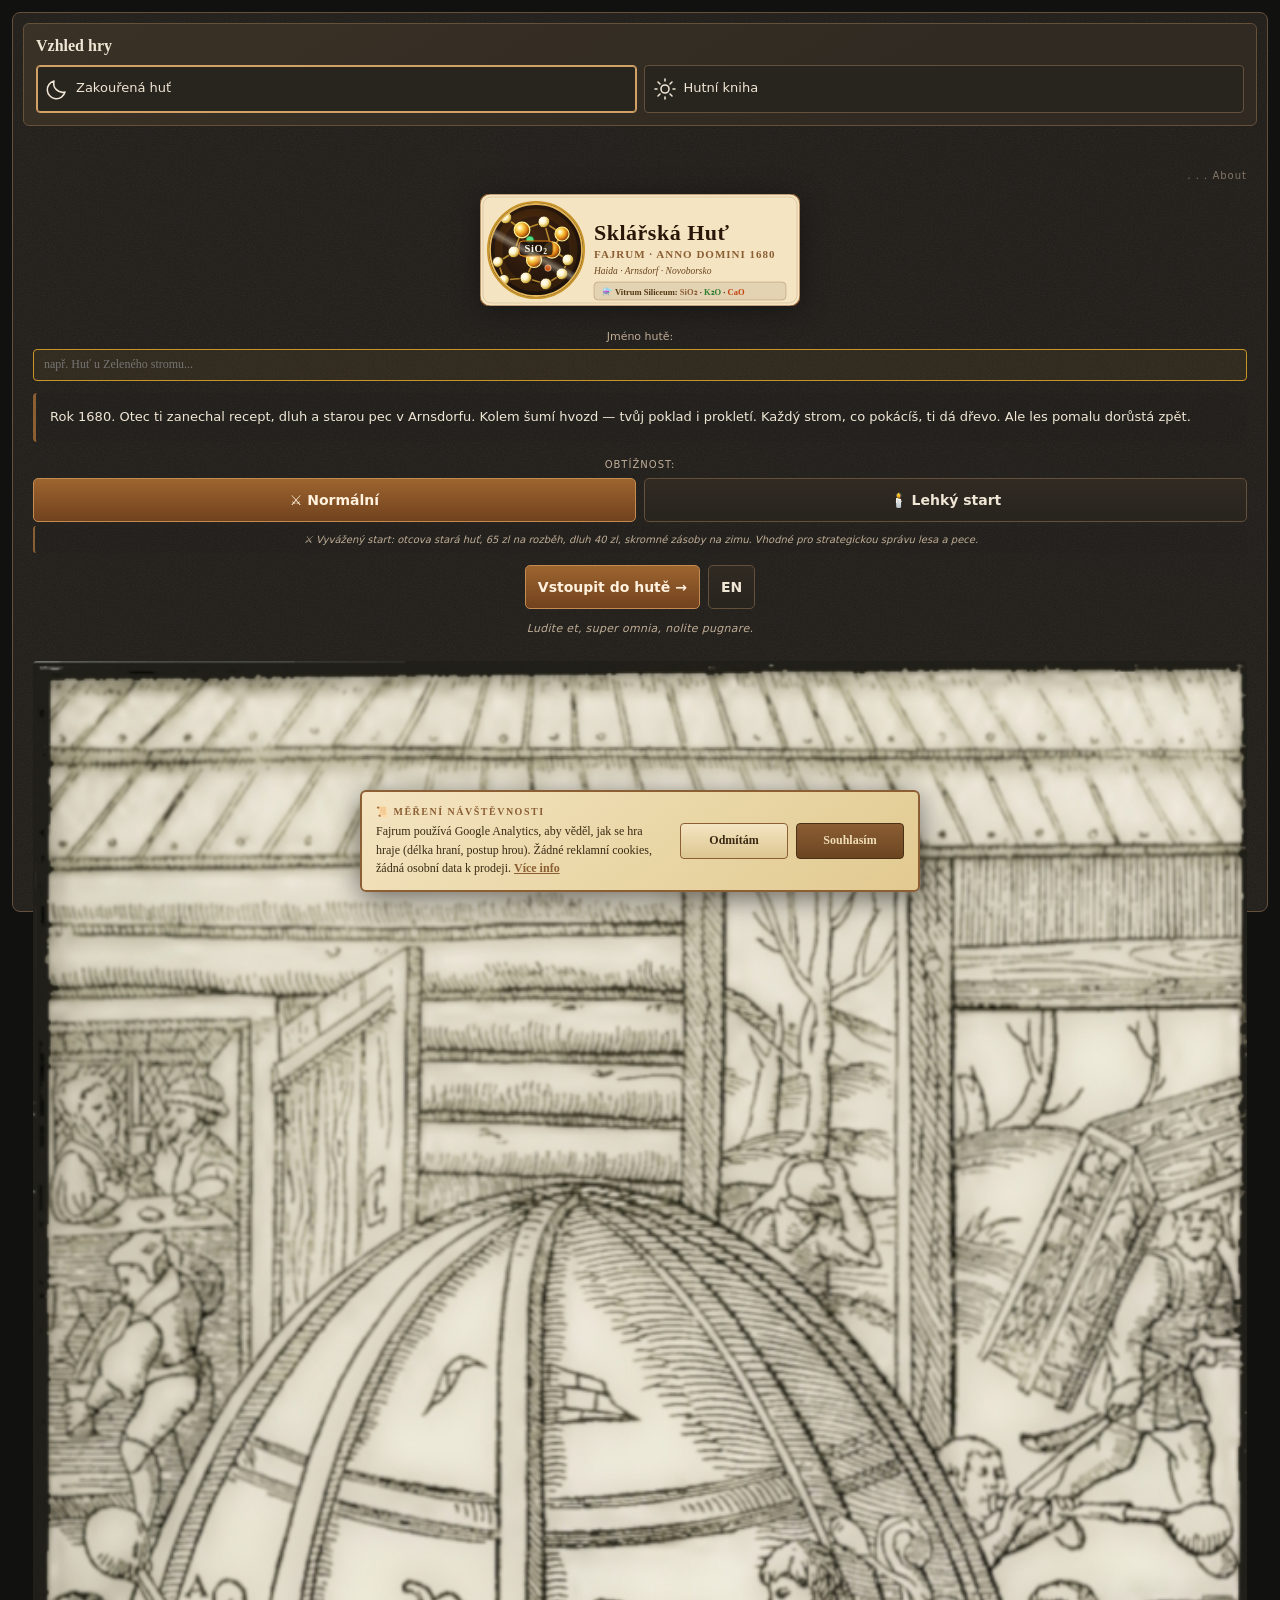
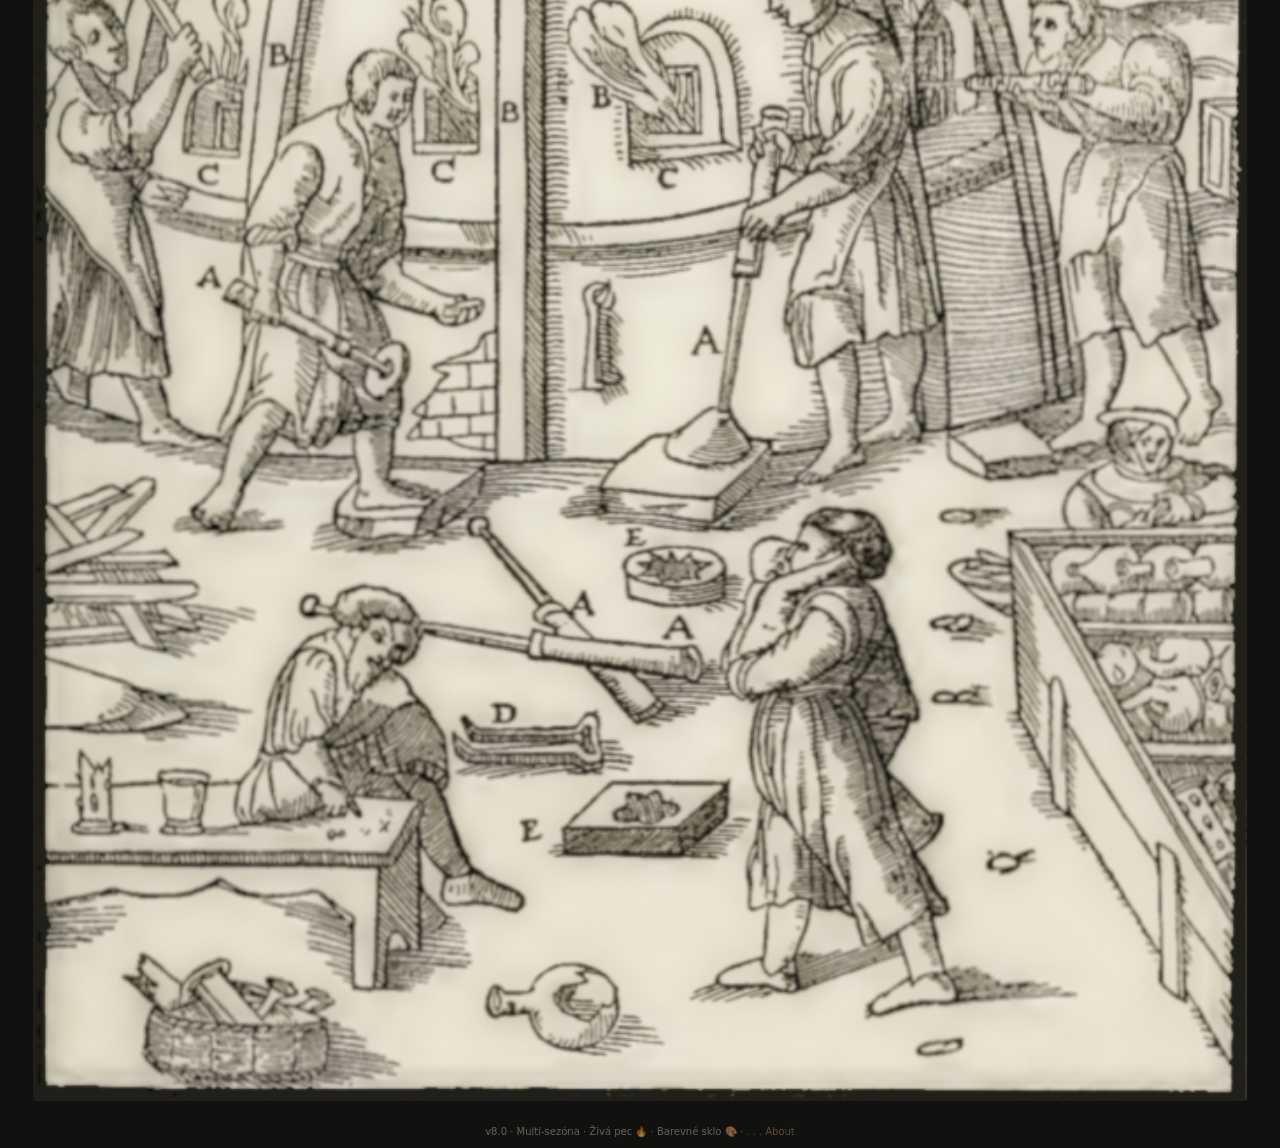
==== commit 205144a3: "next big upadte - weather" ====
--- a/index.html
+++ b/index.html
@@ -1610,6 +1610,72 @@
     graceSeasons:1,                   // v první sezóně hotovostní činže odpadá (kvóta chodí)
     famaQuota:0.25,                   // kvóta × (1 + famaQuota × min(1, součet Famy / famaFull))
     famaFull:60
+  },
+  advance:{                           // E2a: záloha od Faktora Reichela na zakázku (jedna nabídka za sezónu, nejvýš jedna aktivní)
+    share:0.5,                        // záloha = 50 % ceny, vyplácí se při přijetí
+    discount:0.15,                    // cena zakázky = viditelná cena × (1 − discount), pevná (bez Easy bonusu a zimní prémie)
+    minTrust:25,                      // důvěra u Reichela
+    maxDebt:0,                        // dluh u Reichela musí být splacen
+    fromRound:1, untilRound:6,        // nabídka v kolech 1–6
+    minLeft:3,                        // termín nejdřív za 3 kola od nabídky
+    maxDue:10                         // termín nejpozději v kole 10
+  },
+  fair:{                              // jarmark: prodejní ceny ×priceMult; neskládá se s Weissem ×1,5 (platí vyšší)
+    rounds:[8,11],                    // sv. Anna (červenec), sv. Havel (říjen)
+    priceMult:1.3
+  },
+  weather:{                           // W1: počasí měsíce = funkce (wSeed, sezóna, měsíc); neukládá se, hlavní RNG se nedotýká
+    order:["frost","storm","dry","wet"],   // pořadí kumulativního losu (jedno rovnoměrné číslo na měsíc)
+    kinds:{
+      frost:{from:0,to:4,p:0.22},     // listopad–březen
+      wet:{from:4,to:11,p:0.10},      // březen–říjen
+      dry:{from:6,to:10,p:0.12},      // květen–září
+      storm:{from:7,to:9,p:0.10}      // červen–srpen (v sezóně 2+ spouští riziko požáru, W2)
+    },
+    fx:{
+      frost:{wood:4,morale:5,logMult:1.5,crucible:1},
+      wet:{logMult:0.7,priceMult:0.9},
+      dry:{fieldMult:0.6,fatigue:0.05},
+      storm:{}
+    }
+  }
+};
+// fate.js — W2: události s volbou (Android FATE.json, jen hodnoty). Platí jen v nové ekonomice (G._econ===2) od sezóny firstSeason.
+// Částky: základ pro S2 Normal v zl / kusech; násobí se easyMult (Easy) a (1 + growth × (sezóna − firstSeason)). Šance a morálka se neškálují.
+// Volba: cost {zl,wood,food} · morale (okamžitě) · fx [[klíč,hodnota,měsíců]] (doznívá v G.fate.fx; „měsíců“ počítá i tento) · risk {p,pStorm,hit{woodPct,zl,morale}} — jedno hození na událost.
+const FATE={
+  firstSeason:2, rounds:[2,9], weatherShare:0.65, growth:0.15, easyMult:0.7, glutMin:12,
+  kinds:{
+    frost:{icon:"❄️",cs:"Mrazy",en:"Hard frost",
+      dcs:"Tuhý mráz leží na hvozdu i v chatrčích. Čím se zahřejete?",den:"A hard frost lies over the forest and the huts. How do you keep warm?",
+      opts:[
+        {id:"heat",cs:"Přitopit",en:"Stoke the fires",dcs:"Mrazová ztráta nálady odpadá.",den:"No frost loss of morale.",cost:{wood:6},fx:[["frostMorale",0,1]]},
+        {id:"blankets",cs:"Deky a pivo",en:"Blankets and beer",dcs:"Mrazová ztráta nálady jen −2.",den:"Frost loss of morale only −2.",cost:{zl:8},fx:[["frostMorale",2,1]]},
+        {id:"endure",cs:"Nechat být",en:"Let it be",dcs:"Nálada −8 místo −5, únava +10 % ten měsíc.",den:"Morale −8 instead of −5, fatigue +10 % this month.",cost:{},fx:[["frostMorale",8,1],["fatigue",0.10,1]]}]},
+    fire:{icon:"🔥",cs:"Požár hrozí",en:"Fire danger",
+      dcs:"Suchý vzduch a jiskry nad skladem dříví. Hlídat, nebo spoléhat na štěstí?",den:"Dry air and sparks over the wood store. Keep watch, or trust to luck?",
+      opts:[
+        {id:"watch",cs:"Hlídky",en:"Night watch",dcs:"Požár nehrozí.",den:"No fire risk.",cost:{zl:10},risk:{p:0}},
+        {id:"store",cs:"Hasit jen sklad",en:"Guard the store only",dcs:"Při požáru −30 % dříví; únava +5 % ten měsíc.",den:"If it burns −30 % wood; fatigue +5 % this month.",cost:{wood:3},fx:[["fatigue",0.05,1]],risk:{p:0.30,pStorm:0.40,hit:{woodPct:30}}},
+        {id:"fate",cs:"Nechat osudu",en:"Leave it to fate",dcs:"Při požáru −25 % dříví a −10 zl.",den:"If it burns −25 % wood and −10 zl.",cost:{},risk:{p:0.35,pStorm:0.45,hit:{woodPct:25,zl:10}}}]},
+    forest:{icon:"🌲",cs:"Lesní řád",en:"Forest ordinance",
+      dcs:"Lesmistr připomíná panský lesní řád a počítá pařezy.",den:"The forester cites the lord's forest ordinance and counts the stumps.",
+      opts:[
+        {id:"fee",cs:"Poplatek",en:"Pay the fee",dcs:"Čistý stůl.",den:"Clean slate.",cost:{zl:12}},
+        {id:"limit",cs:"Omezit kácení",en:"Limit felling",dcs:"Svoz dříví ×0,7 na 3 měsíce.",den:"Wood haul ×0.7 for 3 months.",cost:{},fx:[["logMult",0.7,3]]},
+        {id:"bribe",cs:"Podplatit",en:"Bribe him",dcs:"Při odhalení pokuta −25 zl.",den:"If caught a fine of −25 zl.",cost:{zl:6},risk:{p:0.40,hit:{zl:25}}}]},
+    army:{icon:"⚔️",cs:"Vojsko a kontribuce",en:"Soldiers and levies",
+      dcs:"Voj táhne krajem a chce kontribuci.",den:"A troop marches through the region demanding levies.",
+      opts:[
+        {id:"tribute",cs:"Kontribuce",en:"Pay the levy",dcs:"Peníze místo potíží.",den:"Coin instead of trouble.",cost:{zl:15}},
+        {id:"goods",cs:"Naturálie",en:"Pay in kind",dcs:"Dříví a jídlo; nálada −3.",den:"Wood and food; morale −3.",cost:{wood:8,food:6},morale:-3},
+        {id:"hide",cs:"Schovat zásoby",en:"Hide the stores",dcs:"Při odhalení −30 zl a nálada −5.",den:"If found −30 zl and morale −5.",cost:{},risk:{p:0.50,hit:{zl:30,morale:-5}}}]},
+    glut:{icon:"📦",cs:"Přesycení trhu",en:"Market glut",
+      dcs:"Sklad přetéká zbožím a kupci se ho nedočkají koupit. Co s ním?",den:"The store overflows and buyers have had enough. What now?",
+      opts:[
+        {id:"dump",cs:"Prodat celý sklad",en:"Sell the whole stock",dcs:"Za 70 % ceny hned (Easy ×1,2).",den:"At 70 % of price now (Easy ×1.2).",special:"dump",rate:0.70},
+        {id:"wait",cs:"Počkat",en:"Wait it out",dcs:"Ceny −8 % na 2 měsíce.",den:"Prices −8 % for 2 months.",cost:{},fx:[["priceMult",0.92,2]]},
+        {id:"hold",cs:"Držet do jarmarku",en:"Hold for the fair",dcs:"−15 % kusů se rozbije, do jarmarku ceny −25 %.",den:"−15 % of pieces break, prices −25 % until the fair.",cost:{},special:"hold",breakPct:0.15,priceMult:0.75,fairWithin:3}]}
   }
 };
 // crew.js — professions, traits, NPC roster/bonds/bios/assessments, tasks.
@@ -2888,6 +2954,16 @@
     "delta": -4,
     "cs": "Odklad splátek",
     "en": "Repayment deferral"
+   },
+   "advanceDone": {
+    "delta": 3,
+    "cs": "Zakázka se zálohou dodána",
+    "en": "Advance contract delivered"
+   },
+   "advanceMissed": {
+    "delta": -6,
+    "cs": "Zakázka se zálohou nedodána",
+    "en": "Advance contract missed"
    }
   }
  },
@@ -3605,7 +3681,9 @@
 // Nová hra: zapne novou ekonomiku (jen když je tabulka k dispozici)
 function econ2Init(){
   if(typeof ECON2==="undefined")return;
-  G._econ=2;G.pieceAcc=0;G.leaseSeasons=0;
+  G._econ=2;G.pieceAcc=0;G.leaseSeasons=0;G.fate=fateInit();
+  // W1: osud světa (počasí, osudové události). Záměrně BEZ Math.random — pořadí RNG zůstává (klasické goldeny sdílí Android); zdrojem je čas startu.
+  G.wSeed=(_wxMix(Date.now()%4294967296,7,(typeof performance!=="undefined"&&performance.now?Math.floor(performance.now()*1000):0),0,0));
 }
 
 function econ2IsProducer(w){return WERKSTAT_PROFS.includes(w.prof);}
@@ -3685,6 +3763,320 @@
   const nextSeason=nxt===undefined, round=nextSeason?rs[0]:nxt;
   const rd=econ2RentAt(round,_e2n(G.leaseSeasons)+(nextSeason?1:0),G);
   return rd?{...rd,away:(nextSeason?ROUNDS-now+round:round-now)}:null;
+}
+
+// ── jarmark: v měsících E.fair.rounds jsou prodejní ceny ×priceMult; s Weissem se neskládá (marketSaleQuote bere vyšší) ──
+function econ2FairMult(){const e=econ2();return e&&e.fair.rounds.includes(G.round)?e.fair.priceMult:1;}
+// {on: jarmark je tento měsíc, soon: příští měsíc, mult, round: nejbližší termín (tento nebo příští), away}
+function econ2FairInfo(){
+  const e=econ2();
+  if(!e)return null;
+  const rs=[...e.fair.rounds].sort((a,b)=>a-b), nxt=rs.find(r=>r>=G.round);
+  return{on:rs.includes(G.round),soon:rs.includes(G.round+1),mult:e.fair.priceMult,round:nxt===undefined?null:nxt,away:nxt===undefined?null:nxt-G.round};
+}
+
+// ── E2a: záloha od Faktora Reichela ──
+// Stav G.adv = {season, id, taken}: nabídka se zakládá bez RNG v prvním měsíci okna (kolo fromRound) a platí do untilRound.
+function econ2AdvPrice(c){   // viditelná cena (Easy včetně +25 %) × (1 − sleva), celé zl
+  const e=econ2().advance, vis=c.reward+(G.difficulty==="easy"?Math.round(inZl(c.reward)*0.25)*KR:0);
+  return Math.max(KR,Math.round(inZl(vis*(1-e.discount)))*KR);
+}
+function econ2AdvAmount(price){return Math.floor(price*econ2().advance.share/KR)*KR;}
+// Výběr nabídky pro sezónu season v kole round: pool[(season*7+round) mod n]; null, když není co nabídnout. st = stav pro posouzení proveditelnosti.
+function econ2AdvPick(season,round,st){
+  const e=econ2().advance;
+  const taken=new Set([...(G.avail||[]),...(G.contracts||[])].map(x=>x.id));
+  const pool=CONTRACT_POOL.filter(c=>!taken.has(c.id)&&c.due>=round+e.minLeft&&c.due<=e.maxDue&&contractFeasible(c,st||G));
+  return pool.length?pool[(season*7+round)%pool.length]:null;
+}
+// Nabídka pro nové kolo nr (volá processRound; vrací nový záznam adv nebo null = beze změny)
+function econ2AdvRoll(season,nr,st){
+  const e=econ2();
+  if(!e)return null;
+  const a=e.advance, cur=G.adv;
+  if(nr<a.fromRound||nr>a.untilRound)return null;
+  if(cur&&cur.season===season)return null;
+  const c=econ2AdvPick(season,nr,st);
+  return{season,id:c?c.id:null,taken:false};
+}
+function econ2AdvActive(){return (G.contracts||[]).find(c=>c.adv)||null;}
+// Pohled na nabídku: {state:"none"|"offer"|"active"|"done"|"closed", offer, price, advance, blockers[]}. Čistá funkce.
+function econ2AdvanceView(){
+  const e=econ2();
+  if(!e)return null;
+  const a=e.advance, act=econ2AdvActive();
+  if(act)return{state:"active",contract:act,price:act.reward,advance:act.adv.paid,remaining:act.reward-act.adv.paid,blockers:[]};
+  const cur=G.adv;
+  if(!cur||cur.season!==G.season||!cur.id)return{state:"none",blockers:[]};
+  if(cur.taken)return{state:"done",blockers:[]};
+  const c=CONTRACT_POOL.find(x=>x.id===cur.id);
+  if(!c||G.round>a.untilRound||c.due<G.round+a.minLeft)return{state:"closed",blockers:[]};
+  const price=econ2AdvPrice(c), advance=econ2AdvAmount(price), blockers=[];
+  const st=(G.partners&&G.partners.reichel)||{trust:PARTNERS.reichel?PARTNERS.reichel.startTrust:0};
+  if((st.trust||0)<a.minTrust)blockers.push({k:"trust",need:a.minTrust,have:Math.floor(st.trust||0)});
+  if((G.debt||0)>a.maxDebt)blockers.push({k:"debt",need:a.maxDebt,have:G.debt||0});
+  if(!canAcceptContract())blockers.push({k:"slots"});
+  return{state:"offer",contract:c,price,advance,remaining:price-advance,blockers};
+}
+// Přijetí: záloha do kasy hned, zakázka mezi aktivní (pevná cena, bez Easy bonusu a zimní prémie)
+function econ2AdvanceAccept(){
+  const v=econ2AdvanceView();
+  if(!v||v.state!=="offer"||v.blockers.length)return false;
+  const L=G.lang, c=v.contract;
+  G.contracts.push({...c,id:"adv_"+c.id,buyer:"Reichel",reward:v.price,adv:{paid:v.advance,price:v.price,season:G.season,round:G.round}});
+  G.grose+=v.advance;
+  G.adv={...G.adv,taken:true};
+  G.log.push(`__ECO__📜 ${L==="cs"?"Záloha od Reichela: ":"Advance from Reichel: "}+${mny(v.advance)} · ${L==="cs"?c.cs:c.en} (${L==="cs"?"zbytek":"balance"} ${mny(v.remaining)})`);
+  Fx.render();
+  return true;
+}
+// weather.js — W1 počasí nové ekonomiky (Android W1). Druh měsíce je čistá funkce (wSeed, sezóna, měsíc): nic se neukládá, hlavní RNG (Math.random) se nedotýká.
+// Vlastní proud: hash (wSeed, sůl, a, b, c) → mulberry32 → první číslo. Sůl odlišuje počasí od osudových událostí (W2) a jejich hodů.
+// Klasická ekonomika (G._econ!==2): druh vždy "normal"; logMult/crucible přebírá z pevných zimních tabulek (WINTER_LOG_MULT, WINTER_PANEV_BONUS).
+
+const WX_ICON={frost:"❄️",wet:"🌧️",dry:"☀️",storm:"⛈️",normal:"🌤️"};
+const WX_NAME={
+  frost:{cs:"Mráz",en:"Frost"},wet:{cs:"Mokro",en:"Wet spell"},dry:{cs:"Sucho",en:"Drought"},storm:{cs:"Bouře",en:"Storm"},
+  normal:{cs:"Běžný měsíc",en:"Ordinary month"}};
+
+function _wxMix(seed,salt,a,b,c){
+  let h=Math.imul((seed|0)^0x9e3779b9,0x85ebca6b);
+  for(const v of [salt,a,b,c]){
+    h=Math.imul(h^(((v|0)+0x7f4a7c15)|0),0xc2b2ae35);
+    h^=h>>>13;h=Math.imul(h,0x85ebca6b);h^=h>>>16;
+  }
+  return h>>>0;
+}
+// Jedno rovnoměrné číslo [0,1) pro (seed, sůl, a, b, c) — mulberry32 inicializovaný hashem
+function wxU(seed,salt,a,b,c){
+  let t=(_wxMix(seed,salt,a|0,b|0,c|0)+0x6D2B79F5)|0;
+  t=Math.imul(t^(t>>>15),t|1);
+  t^=t+Math.imul(t^(t>>>7),t|61);
+  return((t^(t>>>14))>>>0)/4294967296;
+}
+
+// Druh počasí pro daný seed (čistá funkce, využívají ji i testy)
+function weatherKindFor(seed,season,round){
+  const W=ECON2.weather,u=wxU(seed,1,season,round,0);
+  let acc=0;
+  for(const k of W.order){
+    const d=W.kinds[k];
+    if(round>=d.from&&round<=d.to){acc+=d.p;if(u<acc)return k;}
+  }
+  return"normal";
+}
+// Pravděpodobnosti pro měsíc: [{kind,p}] včetně "normal" (zbytek) — tabulka rizik příštího měsíce
+function weatherRisk(round){
+  if(typeof ECON2==="undefined")return[{kind:"normal",p:1}];
+  const W=ECON2.weather,out=[];let sum=0;
+  for(const k of W.order){const d=W.kinds[k];if(round>=d.from&&round<=d.to){out.push({kind:k,p:d.p});sum+=d.p;}}
+  out.push({kind:"normal",p:Math.max(0,1-sum)});
+  return out;
+}
+function weatherKind(season,round){
+  if(!econ2()||!Number.isFinite(G.wSeed))return"normal";
+  return weatherKindFor(G.wSeed,season===undefined?G.season:season,round===undefined?G.round:round);
+}
+
+// Souhrn vlivů měsíce: počasí + doznívající následky osudových událostí (G.fate.fx = [{k,v,from,to}], from/to jsou absolutní měsíce sezóna*12+kolo, včetně)
+// Klíče: logMult/priceMult/fieldMult (násobí se), fatigue (sčítá se), frostMorale (přepis), marketClosed (stačí jeden).
+function wxAbs(season,round){return season*12+round;}
+function wxFx(season,round){
+  season=season===undefined?G.season:season;round=round===undefined?G.round:round;
+  const out={kind:"normal",logMult:WINTER_LOG_MULT[round]||1,crucible:WINTER_PANEV_BONUS[round]||0,priceMult:1,fieldMult:1,fatigue:0,wood:0,morale:0,marketClosed:false};
+  if(!econ2())return out;
+  const d=ECON2.weather.fx,kind=weatherKind(season,round),f=d[kind]||{};
+  out.kind=kind;
+  out.logMult=f.logMult||1;out.crucible=f.crucible||0;out.priceMult=f.priceMult||1;out.fieldMult=f.fieldMult||1;
+  out.fatigue=f.fatigue||0;out.wood=f.wood||0;out.morale=f.morale||0;
+  const fx=G.fate&&Array.isArray(G.fate.fx)?G.fate.fx:[],at=wxAbs(season,round);
+  for(const e of fx){
+    if(!e||at<e.from||at>e.to)continue;
+    if(e.k==="logMult"||e.k==="priceMult"||e.k==="fieldMult")out[e.k]*=e.v;
+    else if(e.k==="fatigue")out.fatigue+=e.v;
+    else if(e.k==="frostMorale"){if(kind==="frost")out.morale=e.v;}
+    else if(e.k==="marketClosed"&&e.v)out.marketClosed=true;
+  }
+  return out;
+}
+function weatherLabel(kind){const n=WX_NAME[kind]||WX_NAME.normal;return WX_ICON[kind]+" "+(G.lang==="cs"?n.cs:n.en);}
+
+// Řádky vlivů pro UI a log: [{icon,text}] (jen to, co se v měsíci skutečně mění)
+function wxEffectLines(fx){
+  const cs=G.lang==="cs",pc=m=>(m>1?"+":"−")+Math.round(Math.abs(m-1)*100)+" %",out=[];
+  if(fx.kind==="frost")out.push(
+    {icon:"🌲",text:(cs?"kácení ":"logging ")+pc(fx.logMult)},
+    {icon:"🏺",text:cs?"nové pánve +1★ (mráz čistí jíl)":"new crucibles +1★ (frost clears clay)"},
+    {icon:"🌳",text:(cs?"topení: −":"heating: −")+fx.wood+" "+(cs?"dříví":"wood")},
+    {icon:"😟",text:(cs?"nálada −":"morale −")+fx.morale});
+  else{
+    if(fx.logMult!==1&&fx.kind!=="normal")out.push({icon:"🌲",text:(cs?"kácení ":"logging ")+pc(fx.logMult)});
+    if(fx.fieldMult!==1)out.push({icon:"🌾",text:(cs?"políčko ":"field ")+pc(fx.fieldMult)});
+    if(fx.fatigue>0)out.push({icon:"😓",text:(cs?"únava +":"fatigue +")+Math.round(fx.fatigue*100)+" %"});
+    if(fx.priceMult!==1)out.push({icon:"💰",text:(cs?"prodejní ceny ":"sale prices ")+pc(fx.priceMult)});
+  }
+  return out;
+}
+// fate.js — W2: události s volbou (Android W2). Jen nová ekonomika (G._econ===2), od sezóny FATE.firstSeason, jedna za sezónu v kolech FATE.rounds.
+// Stav: G.fate={fx:[{k,v,from,to}], pending:{kind,season,round}|null, done:sezóna poslední události, hist:[{season,round,kind,opt,hit}]}.
+// Měsíc, druh a šance se losují z proudu (wSeed, sezóna, měsíc) — ne z hlavního RNG; načtení savu výsledek nezmění. Jedno hození na událost
+// (stejné u všech voleb), takže nižší riziko nikdy nedopadne hůř než vyšší ve stejném světě. Doznívající efekty čte wxFx (weather.js).
+// Dokud událost čeká (pending), processRound se nespustí (gate na začátku processRound).
+
+function fateInit(){return{fx:[],pending:null,done:0,hist:[]};}
+function fatePending(){return!!(econ2()&&G.fate&&G.fate.pending);}
+function _fL(cs,en){return G.lang==="cs"?cs:en;}
+function fateMult(){return(G.difficulty==="easy"?FATE.easyMult:1)*(1+FATE.growth*Math.max(0,(G.season||1)-FATE.firstSeason));}
+function _fScale(v){return v>0?Math.max(1,Math.round(v*fateMult())):0;}
+function fateCostOf(o){const c=o.cost||{};return{zl:_fScale(c.zl||0)*KR,wood:_fScale(c.wood||0),food:_fScale(c.food||0)};}
+
+// Sklad zboží, které jde prodat na trhu: [{type,q}]
+function fateGoods(){
+  const out=[];
+  for(const type of Object.keys(marketSalePrices())){const a=G[type];if(Array.isArray(a))for(const q of a)out.push({type,q});}
+  return out;
+}
+
+// Měsíc události v sezóně: v weatherShare sezón první měsíc s mrazem / suchem / bouří, jinak měsíc ze zrna (rovnoměrně v FATE.rounds)
+function fateMonth(season){
+  const[a,b]=FATE.rounds;
+  if(wxU(G.wSeed,3,season,0,0)<FATE.weatherShare){
+    for(let r=a;r<=b;r++){const k=weatherKind(season,r);if(k==="frost"||k==="dry"||k==="storm")return r;}
+  }
+  return a+Math.floor(wxU(G.wSeed,3,season,1,0)*(b-a+1));
+}
+// Druh události v daném měsíci: počasí řídí mráz a požár, jinak kalendář (od kola 5 vojsko, přesycení při ≥ glutMin kusech)
+function fateKindFor(season,round){
+  const wk=weatherKind(season,round);
+  if(wk==="frost")return"frost";
+  if(wk==="dry"||wk==="storm")return"fire";
+  const pool=["forest"];
+  if(round>=5)pool.push("army");
+  if(round>=5&&fateGoods().length>=FATE.glutMin)pool.push("glut");
+  return pool[Math.min(pool.length-1,Math.floor(wxU(G.wSeed,5,season,round,0)*pool.length))];
+}
+// Volá se na konci processRound (G.round je už nové kolo): uklidí doznělé efekty a případně založí čekající událost
+function fateOnRound(){
+  if(!econ2())return;
+  if(!G.fate)G.fate=fateInit();
+  const at=wxAbs(G.season,G.round);
+  G.fate.fx=G.fate.fx.filter(e=>e.to>=at);
+  if(G.fate.pending||G.fate.done===G.season||G.season<FATE.firstSeason)return;
+  if(G.round<FATE.rounds[0]||G.round>FATE.rounds[1]||G.round!==fateMonth(G.season))return;
+  const kind=fateKindFor(G.season,G.round);
+  G.fate.pending={kind,season:G.season,round:G.round};G.fate.done=G.season;
+  const k=FATE.kinds[kind];
+  G.log.push(`__EVT__⚠️ ${k.icon} ${_fL(k.cs,k.en)} — ${_fL("rozhodni na Přehledu","decide on the Overview")}`);
+}
+
+function _fRiskP(o){return o.risk?(weatherKind(G.season,G.round)==="storm"&&o.risk.pStorm!==undefined?o.risk.pStorm:o.risk.p):null;}
+// Nejbližší jarmark v rozmezí 1..within měsíců (ve stejné sezóně) → kolo, jinak null
+function _fFairAhead(within){
+  const fr=(ECON2.fair&&ECON2.fair.rounds)||[];
+  for(const f of fr)if(f>G.round&&f-G.round<=within)return f;
+  return null;
+}
+function fateDumpTotal(o){
+  const rate=o.rate*(G.difficulty==="easy"?1.2:1),prices=marketSalePrices();
+  let total=0,n=0;
+  for(const g of fateGoods()){total+=Math.max(KR,Math.round(g.q*inZl(prices[g.type]||350)*rate)*KR);n++;}
+  return{total,n,rate};
+}
+function _fHitParts(h){
+  const out=[];
+  if(h.woodPct)out.push(`−${h.woodPct} % 🌳`);
+  if(h.zl)out.push(`−${_fScale(h.zl)} zl`);
+  if(h.morale)out.push(`😟 ${h.morale}`);
+  return out.join(", ");
+}
+// Pohled jedné volby pro UI: {id,label,desc,cost,costParts,risk:{p,hit},ok,why}
+function fateOptionView(o,pd){
+  const cost=fateCostOf(o),parts=[];
+  if(cost.zl)parts.push({icon:"💰",text:"−"+mny(cost.zl),ok:G.grose>=cost.zl});
+  if(cost.wood)parts.push({icon:"🌳",text:"−"+cost.wood,ok:G.res.wood>=cost.wood});
+  if(cost.food)parts.push({icon:"🍞",text:"−"+cost.food,ok:G.res.food>=cost.food});
+  let ok=parts.every(x=>x.ok),why=ok?null:_fL("nemáš na to zásoby","you lack the supplies");
+  const risk=o.risk?{p:_fRiskP(o),hit:_fHitParts(o.risk.hit||{}),penalty:!!(o.risk.hit)}:null;
+  let extra=null;
+  if(o.special==="dump"){
+    const d=fateDumpTotal(o);extra={text:d.n>0?`+${mny(d.total)} · ${d.n}×`:_fL("není co prodat","nothing to sell")};
+    if(!d.n){ok=false;why=_fL("není co prodat","nothing to sell");}
+    else if(MARKET_CLOSED[G.round]){ok=false;why=_fL("trh je zavřený","the market is closed");}
+  }
+  if(o.special==="hold"){
+    const f=_fFairAhead(o.fairWithin);
+    if(f===null){ok=false;why=_fL("jarmark není do 3 měsíců","no fair within 3 months");}
+    else extra={text:`${_fL("jarmark","fair")}: ${(G.lang==="cs"?MONTHS_CS:MONTHS_EN)[f]}`};
+  }
+  return{id:o.id,label:_fL(o.cs,o.en),desc:_fL(o.dcs,o.den),cost,costParts:parts,risk,extra,ok,why};
+}
+function fatePendingView(){
+  if(!fatePending())return null;
+  const pd=G.fate.pending,k=FATE.kinds[pd.kind];if(!k)return null;
+  return{kind:pd.kind,icon:k.icon,title:_fL(k.cs,k.en),desc:_fL(k.dcs,k.den),options:k.opts.map(o=>fateOptionView(o,pd)),season:pd.season,round:pd.round};
+}
+
+function fateChoose(id){
+  if(!fatePending())return false;
+  const pd=G.fate.pending,k=FATE.kinds[pd.kind],o=k&&k.opts.find(x=>x.id===id);
+  if(!o)return false;
+  const v=fateOptionView(o,pd);if(!v.ok)return false;
+  const at=wxAbs(G.season,G.round),cs=G.lang==="cs",name=_fL(o.cs,o.en),notes=[];
+  // 1. cena
+  G.grose-=v.cost.zl;G.res.wood-=v.cost.wood;G.res.food-=v.cost.food;
+  if(v.cost.zl)notes.push("−"+mny(v.cost.zl));
+  if(v.cost.wood)notes.push("−"+v.cost.wood+" 🌳");
+  if(v.cost.food)notes.push("−"+v.cost.food+" 🍞");
+  // 2. okamžitá nálada, doznívající efekty
+  if(o.morale){G.morale=clamp(G.morale+o.morale,0,100);notes.push(`😟 ${o.morale}`);}
+  for(const[kk,val,months]of(o.fx||[]))G.fate.fx.push({k:kk,v:val,from:at,to:at+months-1});
+  // 3. zvláštní volby přesycení
+  if(o.special==="dump"){
+    const d=fateDumpTotal(o),prices=marketSalePrices();
+    for(const type of Object.keys(prices))if(Array.isArray(G[type]))G[type]=[];
+    G.grose+=d.total;econ2PieceAdd(d.total);G.totalSold=(G.totalSold||0)+d.n;
+    notes.push(`+${mny(d.total)} (${d.n}×, ${Math.round(d.rate*100)} %)`);
+  }
+  if(o.special==="hold"){
+    const f=_fFairAhead(o.fairWithin),goods=fateGoods().map((g,i)=>({...g,i}));
+    const nb=Math.round(goods.length*o.breakPct);
+    goods.sort((a,b)=>a.q-b.q||(a.type<b.type?-1:a.type>b.type?1:a.i-b.i));
+    const drop={};for(const g of goods.slice(0,nb))(drop[g.type]=drop[g.type]||[]).push(g.q);
+    for(const type of Object.keys(drop)){const a=[...G[type]];for(const q of drop[type]){const ix=a.indexOf(q);if(ix>=0)a.splice(ix,1);}G[type]=a;}
+    G.fate.fx.push({k:"priceMult",v:o.priceMult,from:at,to:at+(f-G.round)-1});
+    notes.push(cs?`${nb} ks se rozbilo`:`${nb} pcs broke`);
+  }
+  // 4. riziko: jedno hození na událost, stejné pro všechny volby
+  let hit=null;
+  if(o.risk){
+    const p=_fRiskP(o);hit=p>0&&wxU(G.wSeed,4,pd.season,pd.round,0)<p;
+    if(hit&&o.risk.hit){
+      const h=o.risk.hit,hn=[];
+      if(h.woodPct){const lost=Math.round(G.res.wood*h.woodPct/100);G.res.wood-=lost;hn.push(`−${lost} 🌳`);}
+      if(h.zl){const lost=Math.min(G.grose,_fScale(h.zl)*KR);G.grose-=lost;hn.push("−"+mny(lost));}
+      if(h.morale){G.morale=clamp(G.morale+h.morale,0,100);hn.push(`😟 ${h.morale}`);}
+      notes.push((pd.kind==="fire"?"🔥 ":"⚠️ ")+_fL("stalo se","it happened")+": "+hn.join(", "));
+    }else if(p>0)notes.push(_fL("tentokrát to prošlo","you got away with it"));
+  }
+  G.fate.hist=[...(G.fate.hist||[]),{season:pd.season,round:pd.round,kind:pd.kind,opt:id,hit}].slice(-24);
+  G.fate.pending=null;
+  G.log.push(`__EVT__${k.icon} ${_fL(k.cs,k.en)}: ${name}${notes.length?" ("+notes.join(" · ")+")":""}`);
+  if(typeof autoSave==="function")autoSave();
+  Fx.render();
+  return true;
+}
+
+// Čištění savu: doznívající efekty {k,v,from,to}, čekající událost {kind,season,round}, historie
+function fateSanitize(f){
+  const out=fateInit();
+  if(!f||typeof f!=="object"||Array.isArray(f))return out;
+  const KEYS=["logMult","priceMult","fieldMult","fatigue","frostMorale","marketClosed"];
+  if(Array.isArray(f.fx))out.fx=f.fx.filter(e=>e&&typeof e==="object"&&KEYS.includes(e.k)&&(typeof e.v==="number"&&isFinite(e.v)||e.v===true)&&Number.isSafeInteger(e.from)&&Number.isSafeInteger(e.to)&&e.to>=e.from).slice(0,40).map(e=>({k:e.k,v:e.v,from:e.from,to:e.to}));
+  const p=f.pending;
+  if(p&&typeof p==="object"&&typeof p.kind==="string"&&FATE.kinds[p.kind]&&Number.isSafeInteger(p.season)&&Number.isSafeInteger(p.round))out.pending={kind:p.kind,season:p.season,round:p.round};
+  out.done=Number.isSafeInteger(f.done)&&f.done>0?f.done:0;
+  if(Array.isArray(f.hist))out.hist=f.hist.filter(e=>e&&typeof e==="object"&&typeof e.kind==="string"&&typeof e.opt==="string"&&Number.isSafeInteger(e.season)&&Number.isSafeInteger(e.round)).slice(-24).map(e=>({season:e.season,round:e.round,kind:e.kind,opt:e.opt,hit:e.hit===true?true:e.hit===false?false:null}));
+  return out;
 }
 // Aktivní vazba = oba členové jsou v huti a nesedí na odpočinku (task!=="idle") — stejná podmínka jako u afinity Josef+Kateřina.
 function bondActive(p,a,b){return p.workers.some(w=>w.npcId===a&&w.task!=="idle")&&p.workers.some(w=>w.npcId===b&&w.task!=="idle");}
@@ -4886,9 +5278,11 @@
 }
 // ── HERNÍ LOGIKA ────────────────────────────────────────────
 function processRound(){
+  if(fatePending())return;   // W2: dokud hráč nerozhodne událost s volbou, měsíc neběží
   Fx.sound('bell', 0.45);
   const p=G, r=p.res, round=p.round, isP=isPrepMonth(round, p.seasonTier||0), isC=isCampaignMonth(round, p.seasonTier||0);
   const L=p.lang, ms=L==="cs"?MONTHS_CS:MONTHS_EN;
+  const WX=wxFx(p.season,round);   // počasí tohoto měsíce (klasika: jen pevná zimní tabulka)
   let mor=p.morale, forest=p.forest, grose=p.grose, debt=p.debt;
   let pR=p.pReady, pA=[...p.pAging], pU=p.pUses, pQ=p.panevQuality;
   let fT=p.fTemp, fA=p.fActive;
@@ -4925,7 +5319,7 @@
         continue;
       }
       const silakMult=w.traits?.includes("silak")?1.5:1;
-      const winterMult=WINTER_LOG_MULT[round]||1;
+      const winterMult=WX.logMult;
       const availF=forest-forestProtect(forest);   // 1c: výstavky se nekácí
       if(availF<=0){
         const sap=forestRec().y||0;
@@ -4941,7 +5335,7 @@
       }
       const cut=Math.min(clamp(Math.round(2*eff*silakMult*winterMult),1,6),availF);
       forest-=cut; r.wood+=cut*4;
-      const winterNote=winterMult>1?` ❄️+${Math.round((winterMult-1)*100)}%`:"";
+      const winterNote=winterMult!==1?` ${WX.kind==="normal"?"❄️":WX_ICON[WX.kind]}${winterMult>1?"+":"−"}${Math.round(Math.abs(winterMult-1)*100)}%`:"";
       log.push(`__PROD__🌲 ${w.name}: -${cut} ${L==="cs"?"parcel":"parcels"} → +${cut*4} 🌳${winterNote} (${forest}/${p.forestMax||INIT_FOREST})`);
       if(Math.random()<0.35){
         r.pitch=(r.pitch||0)+1;
@@ -4971,7 +5365,7 @@
         const panvarLv=w.prof==="panvar"?w.lv:1;
         const kovakBonus=w.traits?.includes("kovak")?1:0;
         const pedantBonus=w.traits?.includes("pedant")?1:0;
-        const winterBonus=WINTER_PANEV_BONUS[round]||0;
+        const winterBonus=WX.crucible;
         const pNewQ=clamp(panvarLv+kovakBonus+pedantBonus+winterBonus+Math.floor(Math.random()*2),1,5);
         pA.push({cr:round,rdy:round+PANEV_AGE,q:pNewQ});
         const winterNote=winterBonus>0?` ❄️ (${L==="cs"?"mráz čistí jíl":"frost clears clay"} +1)`:"";
@@ -5490,7 +5884,7 @@
     if(w.task==="field"){
       // Léto nejlepší, zima nic
       const fieldYield=[0,0,0,0,1,1,2,2,2,2,1,0]; // dle měsíce
-      const yld=fieldYield[round]||0;
+      const yld=WX.fieldMult===1?(fieldYield[round]||0):Math.round((fieldYield[round]||0)*WX.fieldMult);
       if(yld>0){r.food+=yld;log.push(`__PROD__🌾 ${w.name}: +${yld} 🍞 ${L==="cs"?"z políčka":"from field"}`);}
       else log.push(`__PROD__🌾 ${w.name}: ${L==="cs"?"zima — políčko neplodí":"winter — field yields nothing"}`);
     }
@@ -5560,7 +5954,7 @@
     }
   }
   // 7. Zakázky
-  let contractIncomeTick=0;
+  let contractIncomeTick=0, advFund=0;   // advFund: vyplacená záloha E2a, ze které se při dodání také plní fond
   // Celoroční huť (Tier 3): zimní dodávky (prosinec–únor) mají +25 % prémii k odměně — platí jen za skutečně splněnou zakázku
   const winterDelivery=(p.seasonTier||0)>=3&&(round===1||round===2||round===3);
   const WINTER_PREMIUM=0.25;
@@ -5575,14 +5969,16 @@
     // Splnění: máme dost kusů A ještě jsme v termínu (round <= due)
     if(contractHave(inv,c)>=c.qty&&round<=c.due){
       contractTake(inv,c);
-      const diffRewardBonus = p.difficulty === "easy" ? Math.round(inZl(c.reward) * 0.25) * KR : 0;
-      const winterBonus = winterDelivery ? Math.round(inZl(c.reward) * WINTER_PREMIUM) * KR : 0;
-      const actualReward = c.reward + diffRewardBonus + winterBonus;
+      const isAdv=!!(E2&&c.adv);   // záloha E2a: pevná cena bez Easy bonusu a zimní prémie, záloha už je vyplacená
+      const diffRewardBonus = !isAdv&&p.difficulty === "easy" ? Math.round(inZl(c.reward) * 0.25) * KR : 0;
+      const winterBonus = !isAdv&&winterDelivery ? Math.round(inZl(c.reward) * WINTER_PREMIUM) * KR : 0;
+      const actualReward = isAdv ? c.reward-c.adv.paid : c.reward + diffRewardBonus + winterBonus;
       grose+=actualReward; done++; contractIncomeTick+=actualReward;
+      if(isAdv){advFund+=c.adv.paid;partnerEvent("reichel","advanceDone",c.reward);}
       const buyerStr=c.buyer?" ("+c.buyer+")":"";
       const bonusStr = (diffRewardBonus > 0 ? ` (+${mny(diffRewardBonus)} bonus)` : "") + (winterBonus > 0 ? ` (+${mny(winterBonus)} ${L==="cs"?"zimní prémie":"winter premium"} 👑)` : "");
       log.push(`__ECO__📜 ${L==="cs"?"Zakázka splněna":"Contract done"}${buyerStr}! +${mny(actualReward)}${bonusStr}`);
-      {const pid=partnerByBuyer(c.buyer);if(pid)partnerEvent(pid,"contractDone",actualReward);}
+      if(!isAdv){const pid=partnerByBuyer(c.buyer);if(pid)partnerEvent(pid,"contractDone",actualReward);}
       // Fama gain při splnění zakázky
       const famaCatDone=BUYER_FAMA[c.buyer];
       if(famaCatDone&&p.fama){
@@ -5592,7 +5988,12 @@
     } else if(round>c.due){
       const buyerStr=c.buyer?" ("+c.buyer+")":"";
       log.push(`__EVT__📜 ${L==="cs"?"Zakázka vypršela":"Contract expired"}${buyerStr}`);
-      {const pid=partnerByBuyer(c.buyer);if(pid)partnerEvent(pid,"contractExpired");}
+      if(E2&&c.adv){   // záloha E2a: vrací se z kasy po celých zl, zbytek je běžný dluh u Reichela (hra pokračuje)
+        const back=Math.min(c.adv.paid,Math.floor(Math.max(0,grose)/KR)*KR), rest=c.adv.paid-back;
+        grose-=back;debt+=rest;
+        log.push(`__ECO__📜 ${L==="cs"?"Záloha Reichelovi vrácena":"Advance returned to Reichel"}: -${mny(back)}`+(rest>0?` (${L==="cs"?"dluh":"debt"} +${mny(rest)})`:""));
+        partnerEvent("reichel","advanceMissed",c.adv.paid);
+      }else{const pid=partnerByBuyer(c.buyer);if(pid)partnerEvent(pid,"contractExpired");}
       // Fama loss při prpadlé zakázce
       const famaCatExp=BUYER_FAMA[c.buyer];
       if(famaCatExp&&p.fama){
@@ -5697,7 +6098,12 @@
   // Crack event je nyní řešen per-slot v slot loopu (viz výše)
 
   if(isC&&fA&&mor>65&&(wg.length>p.waldglas.length||cr.length>p.crystal.length)&&Math.random()<.15)evts.push("good");
-  if(round<=3&&Math.random()<.25){evts.push("winter");mor-=5;r.wood=Math.max(0,r.wood-4);}
+  if(!econ2()){if(round<=3&&Math.random()<.25){evts.push("winter");mor-=5;r.wood=Math.max(0,r.wood-4);}}
+  else if(WX.kind!=="normal"){
+    // W1: počasí místo náhodné „Krutá zima“ — bez losování
+    if(WX.kind==="frost"){mor-=WX.morale;r.wood=Math.max(0,r.wood-WX.wood);}
+    log.push(`__EVT__${WX_ICON[WX.kind]} ${WX_NAME[WX.kind][L]}: ${wxEffectLines(WX).map(e=>e.text).join(" · ")||(L==="cs"?"bez přímého vlivu":"no direct effect")}`);
+  }
   if(isC&&furnace.shamotWear>=90&&Math.random()<.4){evts.push("shamotCrack");mor-=10;fT=Math.max(0,fT-20);}
   if(forest<=0&&!evts.includes("forestDepleted"))evts.push("forestDepleted");
   // Kupec přijíždí na Vánoce, Tři králové, Velikonoce
@@ -5844,7 +6250,7 @@
     // Hook pro budoucí rozšíření: WERKSTAT_FATIGUE>0 by přidalo únavu verštatu.
     const WERKSTAT_FATIGUE=0;
     const fatBase=w.traits?.includes("vytrvalec")?0.07:w.traits?.includes("mlady")?0.115:w.traits?.includes("pedant")?0.08:0.1;
-    const newFat=isIdle?Math.max(0,w.fat-0.5):isWerkstat?Math.min(1,w.fat+WERKSTAT_FATIGUE):Math.min(1,w.fat+fatBase);
+    const newFat=isIdle?Math.max(0,w.fat-0.5):isWerkstat?Math.min(1,w.fat+WERKSTAT_FATIGUE):Math.min(1,w.fat+fatBase+WX.fatigue);
     const newTask=autoIdle?"idle":w.task;
     // Zdraví — klesá při dlouhé únavě, roste při odpočinku a jídle
     const hasFood=r.food>0;
@@ -6047,6 +6453,11 @@
 
   const nr=round+1;
   const isLastRound=nr>=ROUNDS;
+  const advNew=E2?econ2AdvRoll(p.season,nr,p):null;   // E2a: nabídka zálohy od Reichela (bez RNG)
+  if(E2&&!isLastRound){   // jarmark: měsíc předem upozornění, v měsíci jarmarku hlášení
+    if(E2.fair.rounds.includes(nr+1))log.push(`__EVT__🎪 ${L==="cs"?"Příští měsíc bude jarmark — kupci přijedou z celého kraje, ceny skla budou vyšší.":"Next month there is a fair — buyers come from the whole region and glass prices will be higher."}`);
+    if(E2.fair.rounds.includes(nr))log.push(`__EVT__🎪 ${L==="cs"?"Jarmark! Prodejní ceny ×":"Fair! Sale prices ×"}${String(E2.fair.priceMult).replace(".",L==="cs"?",":".")}`);
+  }
 
   // Sestavit toast a kronikový zápis
   const prodLines=[], ecoLines=[], evtLines=[];
@@ -6102,7 +6513,8 @@
     totalDone:(G.totalDone||0)+newContractsDone,
     totalW:(G.totalW||0)+prodW, totalC:(G.totalC||0)+prodC,   // celoherní součty (tW/tC/tQS/tQN/done jsou jen sezónní)
     totalBatches:(G.totalBatches||0)+(prodW+prodC>0?1:0),
-    ...(E2?{pieceAcc:Math.max(0,(_e2n(p.pieceAcc)-e2plan.used))+Math.round(contractIncomeTick*E2.piece.share)}:{}),   // fond: vyplacený díl pryč, nový příjem ze zakázek přibude
+    ...(advNew?{adv:advNew}:{}),
+    ...(E2?{pieceAcc:Math.max(0,(_e2n(p.pieceAcc)-e2plan.used))+Math.round(contractIncomeTick*E2.piece.share)+Math.round(advFund*E2.piece.share)}:{}),   // fond: vyplacený díl pryč, nový příjem ze zakázek přibude
     failureReason:wk.length===0?"abandoned":((debt>=16000&&grose<=0&&wk.length<=1&&wg.length===0&&cr.length===0)||(debt>=18000&&grose<=0)?"foreclosure":(furnace.shamotWear>=100&&pR===0&&pA.length===0&&r.clay<4&&grose<800?"ruined":null)),
     failureStats:(wk.length===0||((debt>=16000&&grose<=0&&wk.length<=1&&wg.length===0&&cr.length===0)||(debt>=18000&&grose<=0))||(furnace.shamotWear>=100&&pR===0&&pA.length===0&&r.clay<4&&grose<800))?{
       season:p.season, round:nr,
@@ -6116,6 +6528,7 @@
       ?"game_over"
       :(evts[0]?"event":(isLastRound?"interseasonPhase":"summary"))
   });
+  fateOnRound();   // W2: doznělé efekty pryč, případně nová událost s volbou v tomto měsíci
   checkAchievements();
 
   autoSave();
@@ -6606,7 +7019,7 @@
   const bp=marketSalePrices()[type]||350;
   const isVelmistr=getTomislavRank(G)==="velmistr";
   const easyPriceMult = G.difficulty === "easy" ? 1.20 : 1.0;
-  const mul=(G.mBonus?1.5:1)*(hasObchodnik?1.1:1)*(isVelmistr?1.05:1)*easyPriceMult;
+  const mul=Math.max(G.mBonus?1.5:1,econ2FairMult())*wxFx().priceMult*(hasObchodnik?1.1:1)*(isVelmistr?1.05:1)*easyPriceMult;
   const total=selling.reduce((s,q)=>s+Math.max(KR, Math.round(q*inZl(bp)*mul)*KR),0);
   return {count:cnt,total,rest,base:bp,multiplier:mul};
 }
@@ -6736,7 +7149,7 @@
 
 function contractIcon(c){
   if(c.cat&&FAMA_ICON[c.cat])return FAMA_ICON[c.cat];
-  return c.buyer==="Opat"?"⛪":c.buyer==="Slechtic"?"🏰":c.buyer==="Hoffmann"?"🏙️":"🛒";
+  return c.buyer==="Reichel"?"🧐":c.buyer==="Opat"?"⛪":c.buyer==="Slechtic"?"🏰":c.buyer==="Hoffmann"?"🏙️":"🛒";
 }
 
 // Řádky k dodání: jednoduchá zakázka = 1 řádek, endgame = komponenty
@@ -6775,6 +7188,7 @@
 }
 
 function contractReward(c,kind){
+  if(c.adv)return c.reward-c.adv.paid;   // záloha E2a: při dodání se vyplatí jen zbytek (pevná cena, bez Easy bonusu)
   if(kind==="market"&&G.difficulty==="easy")return c.reward+Math.round(inZl(c.reward)*0.25)*KR;
   return c.reward;
 }
@@ -6926,7 +7340,15 @@
   if(merged._econ===2&&typeof ECON2!=="undefined"){
     merged.pieceAcc=typeof merged.pieceAcc==="number"&&isFinite(merged.pieceAcc)&&merged.pieceAcc>0?Math.round(merged.pieceAcc):0;
     merged.leaseSeasons=Number.isSafeInteger(merged.leaseSeasons)&&merged.leaseSeasons>0?Math.min(1000,merged.leaseSeasons):0;
-  }else if(merged._econ!==undefined){delete merged._econ;delete merged.pieceAcc;delete merged.leaseSeasons;}
+    // W1: wSeed (uint32); starší savy nové ekonomiky ho nemají → pevná odvozenina ze sezóny (bez RNG)
+    merged.fate=fateSanitize(merged.fate);
+    merged.wSeed=Number.isSafeInteger(merged.wSeed)&&merged.wSeed>=0&&merged.wSeed<4294967296?merged.wSeed:(Math.imul(Number.isSafeInteger(merged.season)?merged.season:1,2654435761)^0x5bd1e995)>>>0;
+    // E2a: nabídka zálohy {season,id,taken}; špatný tvar = žádná nabídka. Aktivní zakázka se zálohou: adv.{paid,price} musí být čísla.
+    const av=merged.adv;
+    merged.adv=(av&&typeof av==="object"&&Number.isSafeInteger(av.season)&&av.season>=0&&(av.id===null||typeof av.id==="string"))?{season:av.season,id:av.id,taken:av.taken===true}:undefined;
+    if(merged.adv===undefined)delete merged.adv;
+    if(Array.isArray(merged.contracts))merged.contracts=merged.contracts.filter(c=>!(c&&c.adv)||(typeof c.adv==="object"&&Number.isFinite(c.adv.paid)&&c.adv.paid>=0&&Number.isFinite(c.reward)&&c.reward>=c.adv.paid));
+  }else{if(merged._econ!==undefined)delete merged._econ;delete merged.pieceAcc;delete merged.leaseSeasons;delete merged.adv;delete merged.wSeed;delete merged.fate;}
   if(!merged.partners||typeof merged.partners!=="object"||Array.isArray(merged.partners))merged.partners=partnersInit();
   migrateDebtModel(merged,src._dm);
   return merged;
@@ -7251,7 +7673,7 @@
 function quickSellQuote(){
   const basePricesQS={waldglas:350,crystal:900};
   Object.entries(BLOWN_ITEMS).forEach(([k,v])=>{basePricesQS[k]=v.base;});
-  const qsRate=G.difficulty==="easy"?0.90:0.85;
+  const qsRate=(G.difficulty==="easy"?0.90:0.85)*wxFx().priceMult;
   const qsRatePct=Math.round(qsRate*100);
   let qsTotal=0, qsCount=0;
   ["waldglas","crystal",...BLOWN_TYPES].forEach(k=>{
@@ -9181,6 +9603,7 @@
 
     if (e.key === ' ' || e.key === 'Enter') {
       e.preventDefault();
+      if(fatePending()){goTab("overview");return;}   // W2: nejdřív rozhodnout událost
       processRound();
       FajrumSfx.play('season', 0.6);
     } else if (e.key >= '1' && e.key <= '9') {
@@ -9608,6 +10031,7 @@
     famaTxt=" · "+FAMA_ICON[fama.cat]+" "+(cs?"reputace ":"reputation ")+(cs?FAMA_LABEL_CS[fama.cat]:FAMA_LABEL_EN[fama.cat])
       +" +"+fama.gain+" / "+(cs?"při propadnutí ":"if missed ")+fama.loss;
   }
+  if(c.adv)famaTxt=" · 🧐 "+(cs?`záloha ${mny(c.adv.paid)} už vyplacena; při propadnutí se vrací`:`advance ${mny(c.adv.paid)} already paid; repaid if missed`);
   box.append(h("div",{class:"fj-contract-reward",style:{fontSize:"10px",color:"#8b5e34",marginBottom:"3px"}},"💰 +"+mny(reward)+famaTxt));
   // Co dělat
   const where=contractWhere(st.lines,L);
@@ -9848,6 +10272,54 @@
   });
   sec.append(grid);
   return sec;
+}
+// weather-card.js — W1: karta počasí na Přehledu (jen nová ekonomika). Aktuální měsíc + jeho vlivy + tabulka rizik příštího měsíce (bez předpovědi).
+function weatherRiskText(round){
+  const cs=G.lang==="cs";
+  return weatherRisk(round).filter(x=>x.kind!=="normal"&&x.p>0).map(x=>`${WX_ICON[x.kind]} ${Math.round(x.p*100)} %`).join("  ")||(cs?"žádné výkyvy":"no swings");
+}
+function weatherCardNode(){
+  const fx=wxFx(),cs=G.lang==="cs",extreme=fx.kind!=="normal";
+  const tone=fx.kind==="frost"?"rgba(90,140,190,.12)":fx.kind==="wet"?"rgba(90,120,150,.12)":fx.kind==="dry"?"rgba(201,149,43,.14)":fx.kind==="storm"?"rgba(110,90,150,.14)":"rgba(42,26,10,.04)";
+  const box=h("div",{class:"fj-weather-card","data-wx":fx.kind,style:{margin:"4px 0",padding:"5px 8px",borderRadius:"4px",background:tone,border:"1px solid rgba(139,94,52,.2)",fontSize:"10px",lineHeight:"1.4"}});
+  box.append(h("div",{style:{fontWeight:"700",color:"#3a2a14"}},
+    `${WX_ICON[fx.kind]} ${cs?"Počasí":"Weather"}: ${(WX_NAME[fx.kind]||WX_NAME.normal)[cs?"cs":"en"]}`));
+  if(extreme){
+    const lines=wxEffectLines(fx);
+    if(lines.length)box.append(h("div",{class:"fj-weather-fx",style:{color:"#5a3a1a",marginTop:"2px"}},lines.map(l=>`${l.icon} ${l.text}`).join(" · ")));
+  }
+  const nx=(G.round+1)%12;
+  box.append(h("div",{class:"fj-weather-risk",style:{color:"#8b5e34",marginTop:"2px"}},
+    `${cs?"Příští měsíc, riziko":"Next month, risk"} (${(cs?MONTHS_CS:MONTHS_EN)[nx]}): ${weatherRiskText(nx)}`));
+  return box;
+}
+// fate-card.js — W2: panel události s volbou na Přehledu (jen nová ekonomika). Každá volba ukazuje cenu, doznívající efekt a šanci; zašedlé = nelze (chybí zásoby / podmínka).
+function fateCardNode(){
+  const v=fatePendingView();if(!v)return null;
+  const cs=G.lang==="cs";
+  const box=h("div",{class:"fj-fate-card","data-fate-kind":v.kind,style:{margin:"4px 0 6px",padding:"8px 10px",borderRadius:"4px",background:"rgba(160,48,32,.07)",border:"2px solid rgba(160,48,32,.45)"}});
+  box.append(h("div",{style:{fontWeight:"700",fontSize:"12px",color:"#7a2a18"}},`${v.icon} ${v.title}`),
+    h("div",{style:{fontSize:"10px",color:"#5a3a1a",margin:"2px 0 6px",lineHeight:"1.4"}},v.desc));
+  const wx=wxFx(),wl=wx.kind!=="normal"?wxEffectLines(wx):[];
+  if(wl.length)box.append(h("div",{style:{fontSize:"9px",color:"#8b5e34",marginBottom:"5px"}},`${WX_ICON[wx.kind]} ${wl.map(l=>l.icon+" "+l.text).join(" · ")}`));
+  v.options.forEach(o=>{
+    const row=h("button",{class:"fj-fate-opt btn btn-s","data-fate-opt":o.id,
+      style:{display:"block",width:"100%",textAlign:"left",margin:"0 0 4px",padding:"5px 8px",opacity:o.ok?1:.5,cursor:o.ok?"pointer":"not-allowed"},
+      onClick:()=>{fateChoose(o.id);}});
+    if(!o.ok)row.setAttribute("disabled","");   // h() by atribut zapsal i pro false
+    row.append(h("div",{style:{fontWeight:"700",fontSize:"11px"}},o.label));
+    row.append(h("div",{style:{fontSize:"10px",color:"#5a3a1a",lineHeight:"1.35"}},o.desc));
+    const chips=h("div",{style:{fontSize:"10px",marginTop:"2px",display:"flex",gap:"8px",flexWrap:"wrap"}});
+    o.costParts.forEach(c=>chips.append(h("span",{class:"fj-fate-cost",style:{color:c.ok?"#3a2a14":"#a03020"}},`${c.icon} ${c.text}`)));
+    if(o.risk)chips.append(h("span",{class:"fj-fate-risk",style:{color:o.risk.p>0?"#a03020":"#4a7a3a"}},
+      o.risk.p>0?`🎲 ${Math.round(o.risk.p*100)} %${o.risk.hit?": "+o.risk.hit:""}`:`🎲 0 %`));
+    if(o.extra)chips.append(h("span",{style:{color:"#3a2a14"}},o.extra.text));
+    if(!o.cost.zl&&!o.cost.wood&&!o.cost.food&&!o.risk&&!o.extra)chips.append(h("span",{style:{color:"#4a7a3a"}},cs?"zdarma":"free"));
+    row.append(chips);
+    if(!o.ok&&o.why)row.append(h("div",{class:"fj-fate-why",style:{fontSize:"9px",color:"#a03020"}},"⛔ "+o.why));
+    box.append(row);
+  });
+  return box;
 }
 // subtabs.js — podzáložky uvnitř karet Trh, Huť (accounts), Výroba, Pec a Sklad (stejné členění jako Android SubTabs).
 // Vykreslí se vždy jen JEDNA podzáložka, takže sekce se nikdy nezdvojí. Zvolená záložka je jen stav UI (G._sub, mimo pravidla hry).
@@ -11630,7 +12102,7 @@
   const {p,isDesktop,L,isC}=ctx;
   // Resource bar s tooltips
   const md=MONTH_DATA[p.round]||MONTH_DATA[0];
-  const wMult=WINTER_LOG_MULT[p.round]||1;
+  const wMult=wxFx().logMult;
   const resBar=h("div",{class:"res-bar"});
   const sep=()=>h("span",{class:"pill-sep"},"│");
   const grpLabel=(txt)=>h("span",{style:{fontSize:"8px",color:"#8b5e34",textTransform:"uppercase",
@@ -13252,6 +13724,46 @@
 // market.js — tab "market".
 // Moved verbatim out of renderOriginal() (ui/render-original.js); locals shared with it arrive through `ctx`.
 
+// Karta „Záloha na zakázku“ (ECON2 E2a): nabídka Faktora Reichela — záloha 50 % ceny hned, zbytek při dodání. Jen nové hry.
+function advanceCardNode(){
+  const v=econ2AdvanceView();
+  if(!v||v.state==="none")return null;
+  const L=G.lang, cs=L==="cs", e=ECON2.advance;
+  const box=h("div",{class:"fj-advance-card","data-adv-state":v.state,style:{margin:"6px 0 8px",padding:"8px 10px",borderRadius:"4px",background:"rgba(201,149,43,.08)",border:"1px solid rgba(201,149,43,.3)"}});
+  box.append(h("div",{style:{fontSize:"11px",fontWeight:"700",color:"#8b5e34",marginBottom:"3px"}},"🧐 "+(cs?"Záloha na zakázku":"Advance on a contract")));
+  if(v.state==="active"){
+    const c=v.contract;
+    box.append(h("div",{style:{fontSize:"10px",color:"#3a2a14",lineHeight:"1.4"}},(cs?c.cs:c.en)),
+      h("div",{style:{fontSize:"10px",color:"#8b5e34",marginTop:"2px"}},
+        cs?`Záloha ${mny(v.advance)} přijata · při dodání zbývá ${mny(v.remaining)} · do ${contractDueText(c.due)||"termínu"}.`
+          :`Advance ${mny(v.advance)} received · ${mny(v.remaining)} due on delivery · by ${contractDueText(c.due)||"deadline"}.`),
+      h("div",{style:{fontSize:"9px",color:"#a03020",marginTop:"3px"}},
+        cs?"Nedodáš-li, záloha se vrací z kasy, zbytek jde do dluhu a Reichelova důvěra klesne o 6."
+          :"If you miss it, the advance is repaid from cash, the rest becomes debt and Reichel's trust drops by 6."));
+    return box;
+  }
+  if(v.state==="done"){box.append(h("div",{style:{fontSize:"10px",color:"#8b5e34"}},cs?"V této sezóně už jsi zálohu využil. Příští nabídka s novou sezónou.":"You already used this season's advance. A new offer comes with the next season."));return box;}
+  if(v.state==="closed"){box.append(h("div",{style:{fontSize:"10px",color:"#8b5e34",fontStyle:"italic"}},cs?"Nabídka na tuto sezónu pominula.":"This season's offer has lapsed."));return box;}
+  const c=v.contract, dueTxt=contractDueText(c.due);
+  box.append(h("div",{style:{fontSize:"10px",color:"#3a2a14",lineHeight:"1.4",marginBottom:"3px"}},contractIcon({buyer:"Reichel"})+" "+(cs?c.cs:c.en)),
+    h("div",{style:{fontSize:"10px",color:"#8b5e34",marginBottom:"3px"}},
+      cs?`Cena ${mny(v.price)} (pevná, −${Math.round(e.discount*100)} % oproti běžné) · záloha ${mny(v.advance)} hned, ${mny(v.remaining)} při dodání${dueTxt?" · ⏳ "+dueTxt:""}.`
+        :`Price ${mny(v.price)} (fixed, −${Math.round(e.discount*100)}% vs. usual) · ${mny(v.advance)} advance now, ${mny(v.remaining)} on delivery${dueTxt?" · ⏳ "+dueTxt:""}.`));
+  v.blockers.forEach(b=>{
+    const t=b.k==="trust"?(cs?`Chybí důvěra: ${b.have}/${b.need}`:`Trust needed: ${b.have}/${b.need}`)
+      :b.k==="debt"?(cs?`Nejdřív splať dluh u Reichela (${mny(b.have)})`:`Repay your debt to Reichel first (${mny(b.have)})`)
+      :(cs?"Plný počet aktivních zakázek":"Contract slots are full");
+    box.append(h("div",{class:"fj-advance-blocker",style:{fontSize:"10px",color:"#a03020",marginBottom:"2px"}},"🔒 "+t));
+  });
+  const can=!v.blockers.length;
+  box.append(h("button",{class:"btn btn-s"+(can?" btn-p":""),"data-adv-accept":"1",...(can?{}:{disabled:true}),style:{fontSize:"10px",marginTop:"3px",opacity:can?1:0.45,cursor:can?"pointer":"not-allowed"},
+    onClick:()=>{if(can)econ2AdvanceAccept();}},cs?`Přijmout zálohu ${mny(v.advance)}`:`Take advance ${mny(v.advance)}`));
+  box.append(h("div",{style:{fontSize:"9px",color:"#8b5e34",fontStyle:"italic",marginTop:"3px"}},
+    cs?`Nabídka jednou za sezónu (měsíce ${e.fromRound}–${e.untilRound}); podmínka: důvěra u Reichela ≥ ${e.minTrust} a žádný dluh.`
+      :`One offer per season (months ${e.fromRound}–${e.untilRound}); requires Reichel trust ≥ ${e.minTrust} and no debt.`));
+  return box;
+}
+
 function renderTabMarket(ctx){
   const {p,L,content}=ctx;
   {const sb=subTabBar("market",{contracts:(p.avail||[]).length});if(sb)content.append(sb);}
@@ -13268,6 +13780,11 @@
   const sSec2=h("div",{class:"sec fj-market-section","data-market-section":"sell",id:"fj-market-sell"});
   sSec2.append(h("div",{class:"sec-title"},"💰 "+(L==="cs"?"Prodej":"Sell")));
   if(p.mBonus)sSec2.append(h("div",{style:{fontSize:"11px",color:"#c9952b",marginBottom:"4px"}},"🗣️ "+( L==="cs"?"Kupec Weiss přijel — ceny ×1.5!":"Merchant Weiss arrived — prices ×1.5!")));
+  {const fi=econ2FairInfo();
+    if(fi&&fi.on)sSec2.append(h("div",{class:"fj-fair-banner","data-fair":"on",style:{fontSize:"11px",color:"#c9952b",fontWeight:"600",marginBottom:"4px"}},
+      "🎪 "+(L==="cs"?`Jarmark — prodejní ceny ×${String(fi.mult).replace(".",",")}`+(p.mBonus?" (s Weissem platí vyšší, ceny se neskládají)":"")+"!":`Fair — sale prices ×${fi.mult}`+(p.mBonus?" (Weiss's higher bonus applies, no stacking)":"")+"!")));
+    else if(fi&&fi.soon)sSec2.append(h("div",{class:"fj-fair-banner","data-fair":"soon",style:{fontSize:"10px",color:"#8b5e34",fontStyle:"italic",marginBottom:"4px"}},
+      "🎪 "+(L==="cs"?"Příští měsíc jarmark — zvaž, co prodáš hned a co necháš na jarmark.":"Fair next month — consider what to sell now and what to hold for the fair.")));}
   if(closed){
     sSec2.append(h("div",{class:"fj-sale-closed",style:{fontSize:"11px",color:"#a03020",fontStyle:"italic"}},
       L==="cs"?"Cesty jsou nesjízdné. Počkej na otevření trhů.":"Roads impassable. Wait for markets to open."));
@@ -13481,6 +13998,7 @@
   const faktorSec=h("div",{class:"sec fj-market-section","data-market-section":"loans",id:"fj-market-loans"});
   faktorSec.append(h("div",{class:"sec-title"},"🪙 "+(L==="cs"?"Faktor Reichel — půjčky":"Factor Reichel — loans")));
   faktorSec.append(partnerCard("reichel"));
+  {const av=advanceCardNode();if(av)faktorSec.append(av);}
   // Reputace dlužníka
   faktorSec.append(h("div",{style:{display:"flex",justifyContent:"space-between",alignItems:"center",marginBottom:"5px",padding:"5px 7px",background:"rgba(0,0,0,.04)",borderRadius:"3px"}},
     h("span",{style:{fontSize:"10px",color:"#8b5e34"}},L==="cs"?"Reputace dlužníka:":"Debtor reputation:"),
@@ -13618,6 +14136,8 @@
     leftOverview.append(banner);
   }
 
+  if(econ2()){const fc=fateCardNode();if(fc)leftOverview.append(fc);leftOverview.append(weatherCardNode());}   // W1: počasí měsíce + riziko příštího
+
   // Hint-box se stránkováním šipkami
   const hints=hs.filter(Boolean);
   const hintPage=G._hintPage===undefined?(p.round%12):G._hintPage;   // default: hint of the current month
@@ -13670,7 +14190,7 @@
           marginBottom:"2px",display:"flex",justifyContent:"space-between",alignItems:"center"}},
           h("span",{style:{overflow:"hidden",textOverflow:"ellipsis",whiteSpace:"nowrap",flex:1,
             maxWidth:"140px"}},
-            (c.buyer==="Opat"?"⛪":c.buyer==="Slechtic"?"🏰":c.buyer==="Hoffmann"?"🏙️":"🛒")+
+            (c.buyer==="Reichel"?"🧐":c.buyer==="Opat"?"⛪":c.buyer==="Slechtic"?"🏰":c.buyer==="Hoffmann"?"🏙️":"🛒")+
             " "+(L==="cs"?c.cs:c.en).split(":")[0]),
           h("span",{style:{flexShrink:0,marginLeft:"4px",fontWeight:"700"}},
             have+"/"+c.qty+" ⏳"+roundsLeft)));
@@ -15667,8 +16187,11 @@
   const actionLabel=p.round>=ROUNDS-1
     ?(L==="cs"?"Uzavřít sezónu →":"End Season →")
     :(L==="cs"?`${ms[(p.round+1)%ROUNDS]} — Další měsíc →`:`${ms[(p.round+1)%ROUNDS]} — Next Month →`);
-  const actionBar=h("div",{class:"action-bar"},
-    h("button",{class:"btn btn-p",style:{width:"100%",padding:"11px",fontSize:"14px",letterSpacing:".5px"},
+  const fv=fatePendingView();   // W2: nevyřešená událost s volbou blokuje další měsíc
+  const actionBar=h("div",{class:"action-bar"},fv
+    ?h("button",{class:"btn btn-p fj-fate-block",style:{width:"100%",padding:"11px",fontSize:"14px",letterSpacing:".5px",background:"#a03020"},
+      onClick:()=>goTab("overview")},`⚠️ ${L==="cs"?"Nejdřív rozhodni":"Decide first"}: ${fv.icon} ${fv.title}`)
+    :h("button",{class:"btn btn-p",style:{width:"100%",padding:"11px",fontSize:"14px",letterSpacing:".5px"},
       onClick:processRound},actionLabel));
 
   // Sestav layout — desktop: tabs vlevo + content vpravo, mobil: stack
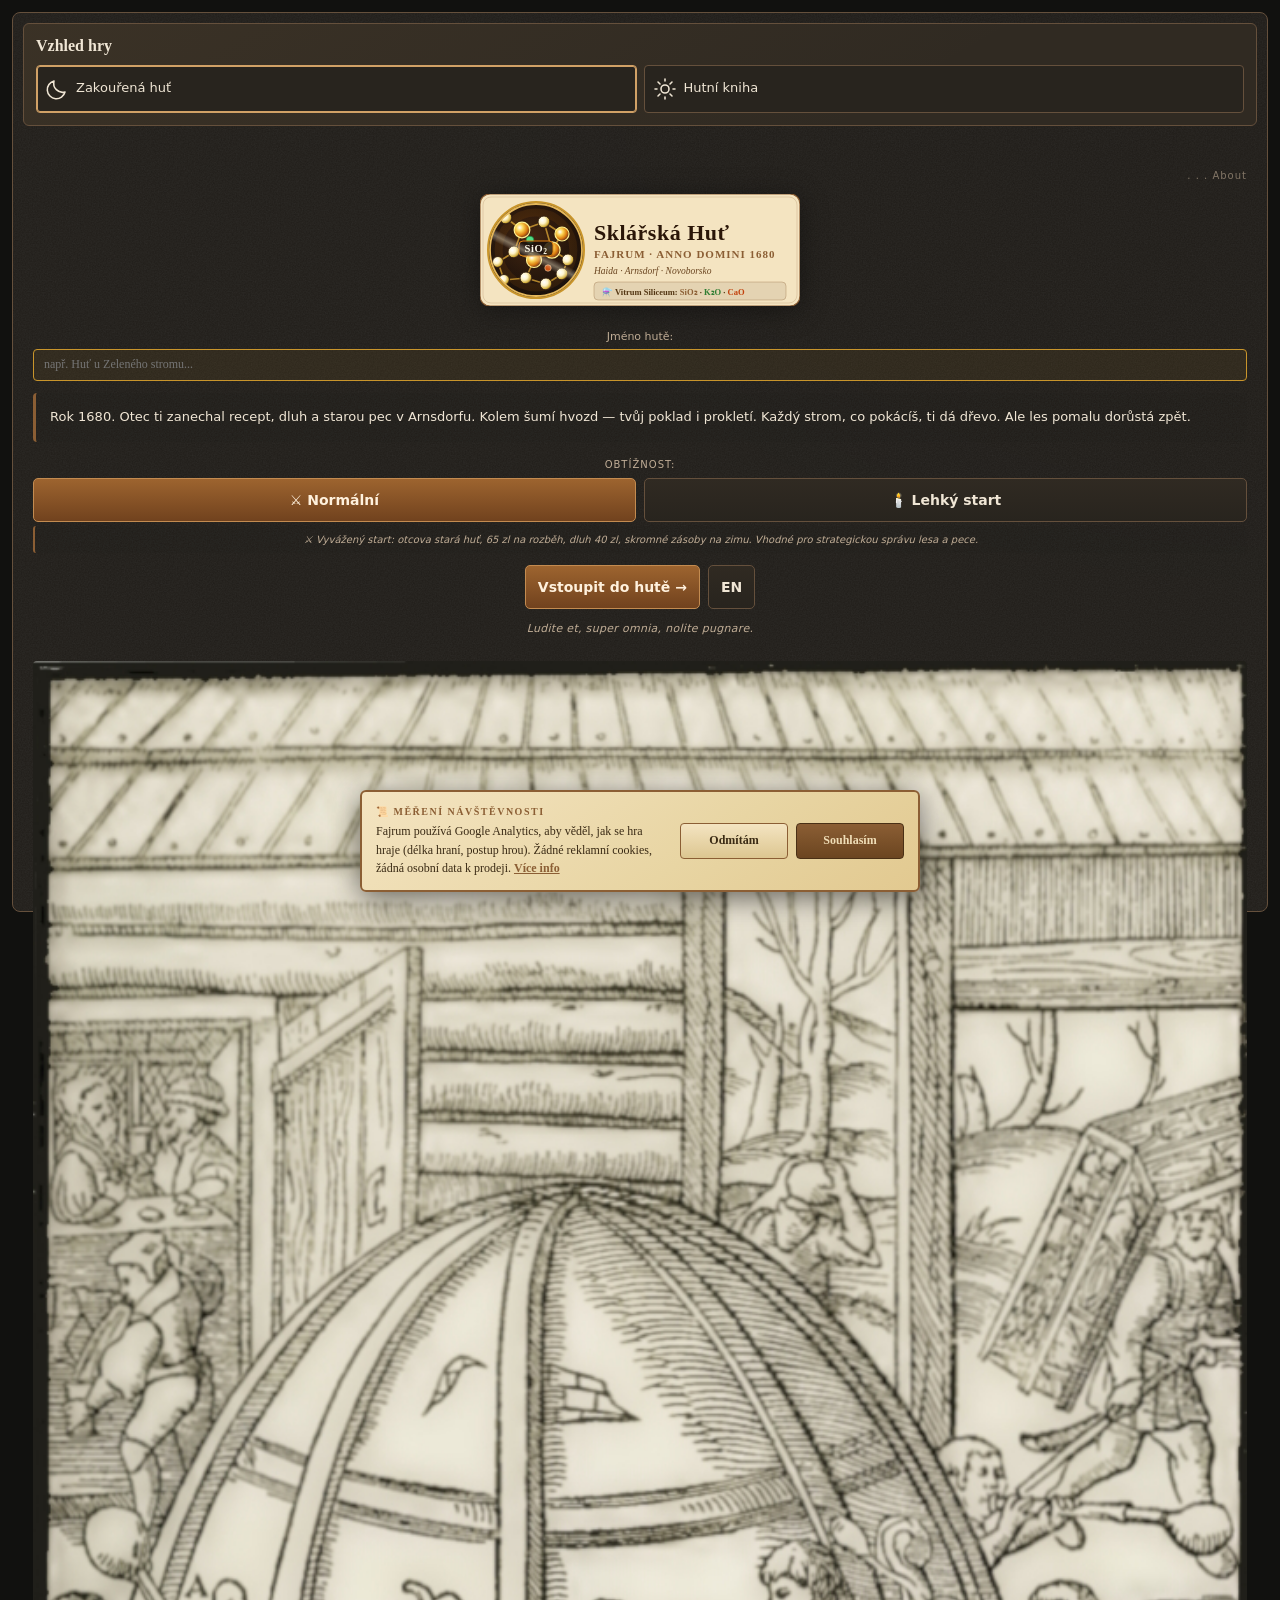
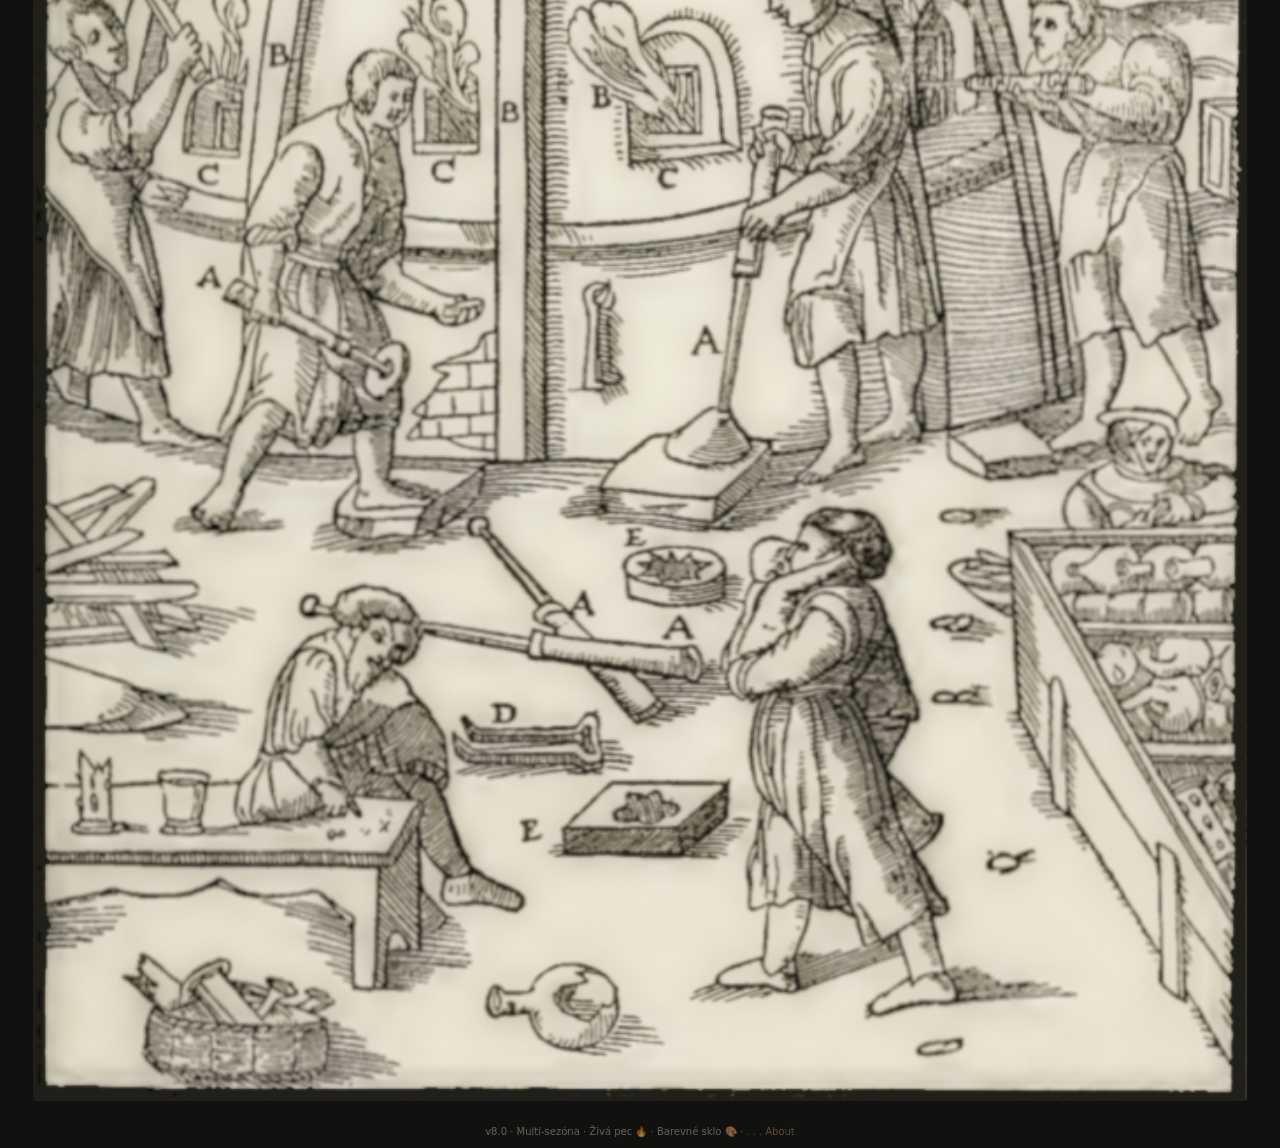
==== commit 6c11d6b1: "more fixes and upgrades" ====
--- a/index.html
+++ b/index.html
@@ -1645,6 +1645,10 @@
 // Volba: cost {zl,wood,food} · morale (okamžitě) · fx [[klíč,hodnota,měsíců]] (doznívá v G.fate.fx; „měsíců“ počítá i tento) · risk {p,pStorm,hit{woodPct,zl,morale}} — jedno hození na událost.
 const FATE={
   firstSeason:2, rounds:[2,9], weatherShare:0.65, growth:0.15, easyMult:0.7, glutMin:12,
+  // W3: mor je druhá, řetězená událost (nezabírá běžný slot; max. 1 za sezónu). Z vojska: šance armyP, za armyDelay[0..1] měsíců, nejpozději lastRound;
+  // z horka: od kola heat.from do heat.to, jakmile jsou ≥ heat.minMonths měsíce sucha/bouře, v prvním takovém měsíci šance heat.p. Zavřený trh = měsíc události + další (closeMonths).
+  plague:{armyP:0.40,armyDelay:[1,3],lastRound:11,heat:{from:6,to:10,minMonths:2,p:0.30},closeMonths:2},
+  elbeMinRound:5, elbeBuyer:"Hoffmann",
   kinds:{
     frost:{icon:"❄️",cs:"Mrazy",en:"Hard frost",
       dcs:"Tuhý mráz leží na hvozdu i v chatrčích. Čím se zahřejete?",den:"A hard frost lies over the forest and the huts. How do you keep warm?",
@@ -1675,7 +1679,18 @@
       opts:[
         {id:"dump",cs:"Prodat celý sklad",en:"Sell the whole stock",dcs:"Za 70 % ceny hned (Easy ×1,2).",den:"At 70 % of price now (Easy ×1.2).",special:"dump",rate:0.70},
         {id:"wait",cs:"Počkat",en:"Wait it out",dcs:"Ceny −8 % na 2 měsíce.",den:"Prices −8 % for 2 months.",cost:{},fx:[["priceMult",0.92,2]]},
-        {id:"hold",cs:"Držet do jarmarku",en:"Hold for the fair",dcs:"−15 % kusů se rozbije, do jarmarku ceny −25 %.",den:"−15 % of pieces break, prices −25 % until the fair.",cost:{},special:"hold",breakPct:0.15,priceMult:0.75,fairWithin:3}]}
+        {id:"hold",cs:"Držet do jarmarku",en:"Hold for the fair",dcs:"−15 % kusů se rozbije, do jarmarku ceny −25 %.",den:"−15 % of pieces break, prices −25 % until the fair.",cost:{},special:"hold",breakPct:0.15,priceMult:0.75,fairWithin:3}]},
+    elbe:{icon:"🚢",cs:"Zákaz plavby po Labi",en:"Elbe shipping ban",
+      dcs:"Vrchnost zakázala plavbu po Labi. Hoffmannův křišťál musí jinou cestou.",den:"The authorities banned shipping on the Elbe. Hoffmann's crystal needs another route.",
+      opts:[
+        {id:"permit",cs:"Povolení",en:"Buy a permit",dcs:"Zakázky Hoffmanna beze změny.",den:"Hoffmann's contracts unchanged.",cost:{zl:16}},
+        {id:"land",cs:"Po souši",en:"Overland",dcs:"Odměny otevřených zakázek Hoffmanna −20 %.",den:"Rewards of open Hoffmann contracts −20 %.",cost:{},rewardMult:0.8},
+        {id:"smuggle",cs:"Propašovat",en:"Smuggle it",dcs:"Při chycení −22 zl a odměny Hoffmanna −20 %.",den:"If caught −22 zl and Hoffmann rewards −20 %.",cost:{},risk:{p:0.35,hit:{zl:22,rewardMult:0.8}}}]},
+    plague:{icon:"🦠",cs:"Mor v kraji",en:"Plague in the region",
+      dcs:"Vrchnost zavřela hranice a trhy. Nikdo nepřijede a nikdo nesmí cestovat; huť to ale nepostihla.",den:"The authorities closed the borders and markets. Nobody arrives and nobody may travel; the hut itself is spared.",
+      opts:[
+        {id:"sell",cs:"Prodat zásoby",en:"Sell the stock",dcs:"Sklad za 80 % ceny hned, nálada −3. Trh pak 2 měsíce zavřený.",den:"The stock at 80 % of price now, morale −3. Then the market is closed for 2 months.",special:"dump",rate:0.80,noEasy:true,morale:-3,fx:[["marketClosed",true,2]]},
+        {id:"wait",cs:"Počkat",en:"Wait it out",dcs:"Nálada −3. Trh 2 měsíce zavřený.",den:"Morale −3. The market is closed for 2 months.",cost:{},morale:-3,fx:[["marketClosed",true,2]]}]}
   }
 };
 // crew.js — professions, traits, NPC roster/bonds/bios/assessments, tasks.
@@ -3917,13 +3932,25 @@
   }
   return out;
 }
+
+// Trh zavřený: kalendář (MARKET_CLOSED) nebo mor (fx marketClosed z osudové události W3). Platí pro prodej, rychlý výkup i jarmark.
+function marketClosedNow(round){
+  round=round===undefined?G.round:round;
+  return !!MARKET_CLOSED[round]||(!!econ2()&&wxFx(G.season,round).marketClosed);
+}
+function marketPlagueClosed(round){round=round===undefined?G.round:round;return!MARKET_CLOSED[round]&&marketClosedNow(round);}
+function marketClosedText(round){
+  round=round===undefined?G.round:round;
+  if(marketPlagueClosed(round))return G.lang==="cs"?"🦠 Mor v kraji — vrchnost zavřela trhy a zakázala cestování. Prodávat nelze.":"🦠 Plague in the region — the authorities closed the markets and banned travel. No selling.";
+  const md=MONTH_DATA[round]||MONTH_DATA[0];return G.lang==="cs"?md.trh_cs:md.trh_en;
+}
 // fate.js — W2: události s volbou (Android W2). Jen nová ekonomika (G._econ===2), od sezóny FATE.firstSeason, jedna za sezónu v kolech FATE.rounds.
 // Stav: G.fate={fx:[{k,v,from,to}], pending:{kind,season,round}|null, done:sezóna poslední události, hist:[{season,round,kind,opt,hit}]}.
 // Měsíc, druh a šance se losují z proudu (wSeed, sezóna, měsíc) — ne z hlavního RNG; načtení savu výsledek nezmění. Jedno hození na událost
 // (stejné u všech voleb), takže nižší riziko nikdy nedopadne hůř než vyšší ve stejném světě. Doznívající efekty čte wxFx (weather.js).
 // Dokud událost čeká (pending), processRound se nespustí (gate na začátku processRound).
 
-function fateInit(){return{fx:[],pending:null,done:0,hist:[]};}
+function fateInit(){return{fx:[],pending:null,done:0,hist:[],plague:null,plagueSeason:0};}
 function fatePending(){return!!(econ2()&&G.fate&&G.fate.pending);}
 function _fL(cs,en){return G.lang==="cs"?cs:en;}
 function fateMult(){return(G.difficulty==="easy"?FATE.easyMult:1)*(1+FATE.growth*Math.max(0,(G.season||1)-FATE.firstSeason));}
@@ -3952,21 +3979,63 @@
   if(wk==="dry"||wk==="storm")return"fire";
   const pool=["forest"];
   if(round>=5)pool.push("army");
+  if(round>=FATE.elbeMinRound&&fateElbeContracts().length>0)pool.push("elbe");
   if(round>=5&&fateGoods().length>=FATE.glutMin)pool.push("glut");
   return pool[Math.min(pool.length-1,Math.floor(wxU(G.wSeed,5,season,round,0)*pool.length))];
 }
+// Otevřené zakázky Hoffmanna (jen ty se Labem přepisují); zakázky se zálohou jsou Reichelovy, takže sem nepatří
+function fateElbeContracts(){return(G.contracts||[]).filter(c=>c&&c.buyer===FATE.elbeBuyer&&!c.adv);}
+function fateElbeApply(mult){
+  const list=fateElbeContracts();let lost=0;
+  for(const c of list){const nr=Math.max(KR,Math.round(c.reward*mult/KR)*KR);lost+=Math.max(0,c.reward-nr);c.reward=nr;}
+  return{n:list.length,lost};
+}
+function fateElbePreview(mult){let lost=0;const l=fateElbeContracts();for(const c of l)lost+=Math.max(0,c.reward-Math.max(KR,Math.round(c.reward*mult/KR)*KR));return{n:l.length,lost};}
+
+// Mor (W3): naplánuje se z vojska (po rozhodnutí) nebo z horka; max. jeden za sezónu, nezabírá běžný slot
+function fatePlagueSchedule(round,src){
+  G.fate.plague={season:G.season,round,src};G.fate.plagueSeason=G.season;
+}
+function fateArmyRumour(pd){
+  const P=FATE.plague;
+  if(G.fate.plagueSeason===pd.season||!(wxU(G.wSeed,7,pd.season,pd.round,0)<P.armyP))return;
+  const d=P.armyDelay[0]+Math.floor(wxU(G.wSeed,7,pd.season,pd.round,1)*(P.armyDelay[1]-P.armyDelay[0]+1));
+  fatePlagueSchedule(Math.min(P.lastRound,pd.round+d),"army");
+  G.log.push(`__EVT__📣 ${_fL("Vojáci roznášejí zvěsti o moru v sousedním kraji…","Soldiers spread rumours of plague in the next district…")}`);
+}
+// Z horka: v kolech heat.from..heat.to, v prvním měsíci, kdy se nasbírají ≥ minMonths měsíce sucha/bouře, jeden los
+function fateHeatPlague(){
+  const P=FATE.plague.heat,s=G.season,r=G.round;
+  if(r<P.from||r>P.to||G.fate.plagueSeason===s)return false;
+  const hot=rr=>{const k=weatherKind(s,rr);return k==="dry"||k==="storm";};
+  let cnt=0;for(let q=P.from;q<=r;q++)if(hot(q))cnt++;
+  if(!hot(r)||cnt!==P.minMonths)return false;   // „první takový měsíc“ = měsíc, kdy počet dosáhne minMonths
+  return wxU(G.wSeed,6,s,r,0)<P.p;
+}
+
 // Volá se na konci processRound (G.round je už nové kolo): uklidí doznělé efekty a případně založí čekající událost
 function fateOnRound(){
   if(!econ2())return;
   if(!G.fate)G.fate=fateInit();
-  const at=wxAbs(G.season,G.round);
+  const at=wxAbs(G.season,G.round),S=G.season,r=G.round;
   G.fate.fx=G.fate.fx.filter(e=>e.to>=at);
-  if(G.fate.pending||G.fate.done===G.season||G.season<FATE.firstSeason)return;
-  if(G.round<FATE.rounds[0]||G.round>FATE.rounds[1]||G.round!==fateMonth(G.season))return;
-  const kind=fateKindFor(G.season,G.round);
-  G.fate.pending={kind,season:G.season,round:G.round};G.fate.done=G.season;
-  const k=FATE.kinds[kind];
-  G.log.push(`__EVT__⚠️ ${k.icon} ${_fL(k.cs,k.en)} — ${_fL("rozhodni na Přehledu","decide on the Overview")}`);
+  if(G.fate.plague&&G.fate.plague.season!==S)G.fate.plague=null;   // nespuštěný mor z minulé sezóny propadá
+  if(S<FATE.firstSeason||G.fate.pending)return;
+  if(!G.fate.plague&&fateHeatPlague())fatePlagueSchedule(r,"heat");   // los z horka proběhne vždy (i v měsíci běžné události; mor pak čeká na další měsíc)
+  const reg=G.fate.done!==S&&r>=FATE.rounds[0]&&r<=FATE.rounds[1]&&r===fateMonth(S);
+  if(reg){
+    const kind=fateKindFor(S,r);
+    G.fate.pending={kind,season:S,round:r};G.fate.done=S;
+    const k=FATE.kinds[kind];
+    G.log.push(`__EVT__⚠️ ${k.icon} ${_fL(k.cs,k.en)} — ${_fL("rozhodni na Přehledu","decide on the Overview")}`);
+    return;   // případný mor čeká na další měsíc (druhá událost nikdy ve stejném měsíci)
+  }
+  const pl=G.fate.plague;
+  if(pl&&pl.season===S&&r>=pl.round&&r<=FATE.plague.lastRound){
+    G.fate.pending={kind:"plague",season:S,round:r};G.fate.plague=null;
+    const k=FATE.kinds.plague;
+    G.log.push(`__EVT__⚠️ ${k.icon} ${_fL(k.cs,k.en)} — ${_fL("rozhodni na Přehledu","decide on the Overview")}`);
+  }
 }
 
 function _fRiskP(o){return o.risk?(weatherKind(G.season,G.round)==="storm"&&o.risk.pStorm!==undefined?o.risk.pStorm:o.risk.p):null;}
@@ -3977,7 +4046,7 @@
   return null;
 }
 function fateDumpTotal(o){
-  const rate=o.rate*(G.difficulty==="easy"?1.2:1),prices=marketSalePrices();
+  const rate=o.rate*(G.difficulty==="easy"&&!o.noEasy?1.2:1),prices=marketSalePrices();
   let total=0,n=0;
   for(const g of fateGoods()){total+=Math.max(KR,Math.round(g.q*inZl(prices[g.type]||350)*rate)*KR);n++;}
   return{total,n,rate};
@@ -3987,6 +4056,7 @@
   if(h.woodPct)out.push(`−${h.woodPct} % 🌳`);
   if(h.zl)out.push(`−${_fScale(h.zl)} zl`);
   if(h.morale)out.push(`😟 ${h.morale}`);
+  if(h.rewardMult)out.push(`🏙️ ${_fL("odměny","rewards")} −${Math.round((1-h.rewardMult)*100)} %`);
   return out.join(", ");
 }
 // Pohled jedné volby pro UI: {id,label,desc,cost,costParts,risk:{p,hit},ok,why}
@@ -4001,13 +4071,15 @@
   if(o.special==="dump"){
     const d=fateDumpTotal(o);extra={text:d.n>0?`+${mny(d.total)} · ${d.n}×`:_fL("není co prodat","nothing to sell")};
     if(!d.n){ok=false;why=_fL("není co prodat","nothing to sell");}
-    else if(MARKET_CLOSED[G.round]){ok=false;why=_fL("trh je zavřený","the market is closed");}
+    else if(marketClosedNow()){ok=false;why=_fL("trh je zavřený","the market is closed");}
   }
   if(o.special==="hold"){
     const f=_fFairAhead(o.fairWithin);
     if(f===null){ok=false;why=_fL("jarmark není do 3 měsíců","no fair within 3 months");}
     else extra={text:`${_fL("jarmark","fair")}: ${(G.lang==="cs"?MONTHS_CS:MONTHS_EN)[f]}`};
   }
+  const rm=o.rewardMult||(o.risk&&o.risk.hit&&o.risk.hit.rewardMult);
+  if(rm){const pv=fateElbePreview(rm);extra=extra||{text:`🏙️ ${pv.n}× · −${mny(pv.lost)}`};}
   return{id:o.id,label:_fL(o.cs,o.en),desc:_fL(o.dcs,o.den),cost,costParts:parts,risk,extra,ok,why};
 }
 function fatePendingView(){
@@ -4030,6 +4102,7 @@
   // 2. okamžitá nálada, doznívající efekty
   if(o.morale){G.morale=clamp(G.morale+o.morale,0,100);notes.push(`😟 ${o.morale}`);}
   for(const[kk,val,months]of(o.fx||[]))G.fate.fx.push({k:kk,v:val,from:at,to:at+months-1});
+  if(o.rewardMult){const e=fateElbeApply(o.rewardMult);notes.push(`🏙️ ${e.n}× −${mny(e.lost)}`);}
   // 3. zvláštní volby přesycení
   if(o.special==="dump"){
     const d=fateDumpTotal(o),prices=marketSalePrices();
@@ -4055,12 +4128,14 @@
       if(h.woodPct){const lost=Math.round(G.res.wood*h.woodPct/100);G.res.wood-=lost;hn.push(`−${lost} 🌳`);}
       if(h.zl){const lost=Math.min(G.grose,_fScale(h.zl)*KR);G.grose-=lost;hn.push("−"+mny(lost));}
       if(h.morale){G.morale=clamp(G.morale+h.morale,0,100);hn.push(`😟 ${h.morale}`);}
+      if(h.rewardMult){const e=fateElbeApply(h.rewardMult);hn.push(`🏙️ ${e.n}× −${mny(e.lost)}`);}
       notes.push((pd.kind==="fire"?"🔥 ":"⚠️ ")+_fL("stalo se","it happened")+": "+hn.join(", "));
     }else if(p>0)notes.push(_fL("tentokrát to prošlo","you got away with it"));
   }
   G.fate.hist=[...(G.fate.hist||[]),{season:pd.season,round:pd.round,kind:pd.kind,opt:id,hit}].slice(-24);
   G.fate.pending=null;
   G.log.push(`__EVT__${k.icon} ${_fL(k.cs,k.en)}: ${name}${notes.length?" ("+notes.join(" · ")+")":""}`);
+  if(pd.kind==="army")fateArmyRumour(pd);
   if(typeof autoSave==="function")autoSave();
   Fx.render();
   return true;
@@ -4075,6 +4150,9 @@
   const p=f.pending;
   if(p&&typeof p==="object"&&typeof p.kind==="string"&&FATE.kinds[p.kind]&&Number.isSafeInteger(p.season)&&Number.isSafeInteger(p.round))out.pending={kind:p.kind,season:p.season,round:p.round};
   out.done=Number.isSafeInteger(f.done)&&f.done>0?f.done:0;
+  out.plagueSeason=Number.isSafeInteger(f.plagueSeason)&&f.plagueSeason>0?f.plagueSeason:0;
+  const pl=f.plague;
+  if(pl&&typeof pl==="object"&&Number.isSafeInteger(pl.season)&&Number.isSafeInteger(pl.round)&&pl.round>=0&&pl.round<=11)out.plague={season:pl.season,round:pl.round,src:pl.src==="heat"?"heat":"army"};
   if(Array.isArray(f.hist))out.hist=f.hist.filter(e=>e&&typeof e==="object"&&typeof e.kind==="string"&&typeof e.opt==="string"&&Number.isSafeInteger(e.season)&&Number.isSafeInteger(e.round)).slice(-24).map(e=>({season:e.season,round:e.round,kind:e.kind,opt:e.opt,hit:e.hit===true?true:e.hit===false?false:null}));
   return out;
 }
@@ -7045,9 +7123,8 @@
 }
 function sellItems(type,n){
   if(!G[type].length)return;
-  const md=MONTH_DATA[G.round];
-  if(MARKET_CLOSED[G.round]){
-    G.log.push(`__EVT__⛔ ${G.lang==="cs"?md.trh_cs:md.trh_en}`);
+  if(marketClosedNow()){
+    G.log.push(`__EVT__⛔ ${marketClosedText()}`);
     Fx.render(); return;
   }
   const {count:cnt,total,rest}=marketSaleQuote(type,n);
@@ -7687,6 +7764,7 @@
 function quickSellAll(){
   const L=G.lang;
   if(G.quickSellUsed)return;   // UI gate
+  if(marketPlagueClosed()){G.log.push(`__EVT__⛔ ${marketClosedText()}`);Fx.render();return;}   // W3: za moru Weiss nepřijede (kalendářní zavření výkup nikdy neblokovalo)
   const {rate:qsRate,ratePct:qsRatePct,count:qsCount,basePrices:basePricesQS}=quickSellQuote();
   if(qsCount===0) return;
   let earned=0;
@@ -10428,7 +10506,7 @@
   if(window.FajrumRecipeUI)FajrumRecipeUI.finish(app,G);
   if(window.FajrumCrew)FajrumCrew.finish(app,G,{taskOptions:workerTaskOptions,assign:setWorkerTask,taskBlock,taskBlockClick,activeWarn:taskActiveWarn,profile:id=>{G._partaDetail=id;G._partaSubtab="profil";G.tab="parta";render();}});
   if(window.FajrumMarket)FajrumMarket.finish(app,G,{quote:marketSaleQuote,prices:marketSalePrices,sell:sellItems,lines:contractLines,status:contractStatus});
-  if(window.FajrumVisuals)FajrumVisuals.finish(app,G,{prep:isPrepMonth(G.round,G.seasonTier||0),marketClosed:!!MARKET_CLOSED[G.round],stockKeys:Object.keys(marketSalePrices())});
+  if(window.FajrumVisuals)FajrumVisuals.finish(app,G,{prep:isPrepMonth(G.round,G.seasonTier||0),marketClosed:marketClosedNow(),stockKeys:Object.keys(marketSalePrices())});
   if(window.FajrumPortraits)FajrumPortraits.finish(app,G);
   if(window.FajrumWorksites)FajrumWorksites.finish(app,G);
   if(window.FajrumArt?.finish)FajrumArt.finish(app,G);
@@ -12281,8 +12359,8 @@
         h("div",{class:"season-phase"},L==="cs"?md.phase_cs:md.phase_en),
         h("div",{class:"season-priority"},L==="cs"?md.priority_cs:md.priority_en))),
     h("div",{class:"season-tip"},L==="cs"?md.tip_cs:md.tip_en),
-    h("div",{class:"season-trh",style:{color:MARKET_CLOSED[p.round]?"#a03020":"#4a7a3a"}},
-      L==="cs"?md.trh_cs:md.trh_en));
+    h("div",{class:"season-trh",style:{color:marketClosedNow(p.round)?"#a03020":"#4a7a3a"}},
+      marketClosedText(p.round)));
   // SitRep pod season info
   if(sitRep.length>0){
     const srDiv=h("div",{style:{marginTop:"5px",paddingTop:"5px",borderTop:"1px solid rgba(42,26,10,.08)"}});
@@ -13768,7 +13846,7 @@
   const {p,L,content}=ctx;
   {const sb=subTabBar("market",{contracts:(p.avail||[]).length});if(sb)content.append(sb);}
   const md2=MONTH_DATA[p.round]||MONTH_DATA[0];
-  const closed=MARKET_CLOSED[p.round];
+  const closed=marketClosedNow(p.round), plagueNow=marketPlagueClosed(p.round);
   // Stav trhu — vždy nahoře
   const trhStatus=h("div",{class:"sec fj-market-status"});
   trhStatus.append(h("div",{class:"fj-market-open","data-closed":String(!!closed),style:{
@@ -13776,14 +13854,14 @@
     background:closed?"rgba(160,48,32,.08)":"rgba(74,122,58,.08)",
     border:`1px solid ${closed?"rgba(160,48,32,.2)":"rgba(74,122,58,.2)"}`,
     fontSize:"12px",color:closed?"#a03020":"#4a7a3a",marginBottom:"6px",fontWeight:"600"}},
-    L==="cs"?md2.trh_cs:md2.trh_en));
+    marketClosedText(p.round)));
   const sSec2=h("div",{class:"sec fj-market-section","data-market-section":"sell",id:"fj-market-sell"});
   sSec2.append(h("div",{class:"sec-title"},"💰 "+(L==="cs"?"Prodej":"Sell")));
   if(p.mBonus)sSec2.append(h("div",{style:{fontSize:"11px",color:"#c9952b",marginBottom:"4px"}},"🗣️ "+( L==="cs"?"Kupec Weiss přijel — ceny ×1.5!":"Merchant Weiss arrived — prices ×1.5!")));
   {const fi=econ2FairInfo();
-    if(fi&&fi.on)sSec2.append(h("div",{class:"fj-fair-banner","data-fair":"on",style:{fontSize:"11px",color:"#c9952b",fontWeight:"600",marginBottom:"4px"}},
+    if(fi&&fi.on&&!closed)sSec2.append(h("div",{class:"fj-fair-banner","data-fair":"on",style:{fontSize:"11px",color:"#c9952b",fontWeight:"600",marginBottom:"4px"}},
       "🎪 "+(L==="cs"?`Jarmark — prodejní ceny ×${String(fi.mult).replace(".",",")}`+(p.mBonus?" (s Weissem platí vyšší, ceny se neskládají)":"")+"!":`Fair — sale prices ×${fi.mult}`+(p.mBonus?" (Weiss's higher bonus applies, no stacking)":"")+"!")));
-    else if(fi&&fi.soon)sSec2.append(h("div",{class:"fj-fair-banner","data-fair":"soon",style:{fontSize:"10px",color:"#8b5e34",fontStyle:"italic",marginBottom:"4px"}},
+    else if(fi&&fi.soon&&!closed)sSec2.append(h("div",{class:"fj-fair-banner","data-fair":"soon",style:{fontSize:"10px",color:"#8b5e34",fontStyle:"italic",marginBottom:"4px"}},
       "🎪 "+(L==="cs"?"Příští měsíc jarmark — zvaž, co prodáš hned a co necháš na jarmark.":"Fair next month — consider what to sell now and what to hold for the fair.")));}
   if(closed){
     sSec2.append(h("div",{class:"fj-sale-closed",style:{fontSize:"11px",color:"#a03020",fontStyle:"italic"}},
@@ -13978,10 +14056,10 @@
         h("div",{style:{fontSize:"11px",color:"#4a7a3a",marginBottom:"6px",fontWeight:"600"}},
           (L==="cs"?"Na skladě: ":"In stock: ")+qsCount+(L==="cs"?" kusů → ":"  pcs → ")+mny(qsTotal)+` (${qsRatePct}%)`),
         h("button",{
-          class:"btn btn-s fj-market-buyout"+(qsCount>0?" btn-active":""),...(qsCount>0?{}:{disabled:true}),
-          style:{opacity:qsCount>0?1:0.4,cursor:qsCount>0?"pointer":"default",width:"100%"},
+          class:"btn btn-s fj-market-buyout"+(qsCount>0&&!plagueNow?" btn-active":""),...(qsCount>0&&!plagueNow?{}:{disabled:true}),
+          style:{opacity:qsCount>0&&!plagueNow?1:0.4,cursor:qsCount>0&&!plagueNow?"pointer":"default",width:"100%"},
           onClick:()=>{
-            if(qsCount===0) return;
+            if(qsCount===0||plagueNow) return;
             quickSellAll();
           }},
           L==="cs"?`🐴 Prodat vše Weissovi (${qsRatePct}%)`:`🐴 Sell all to Weiss (${qsRatePct}%)`)
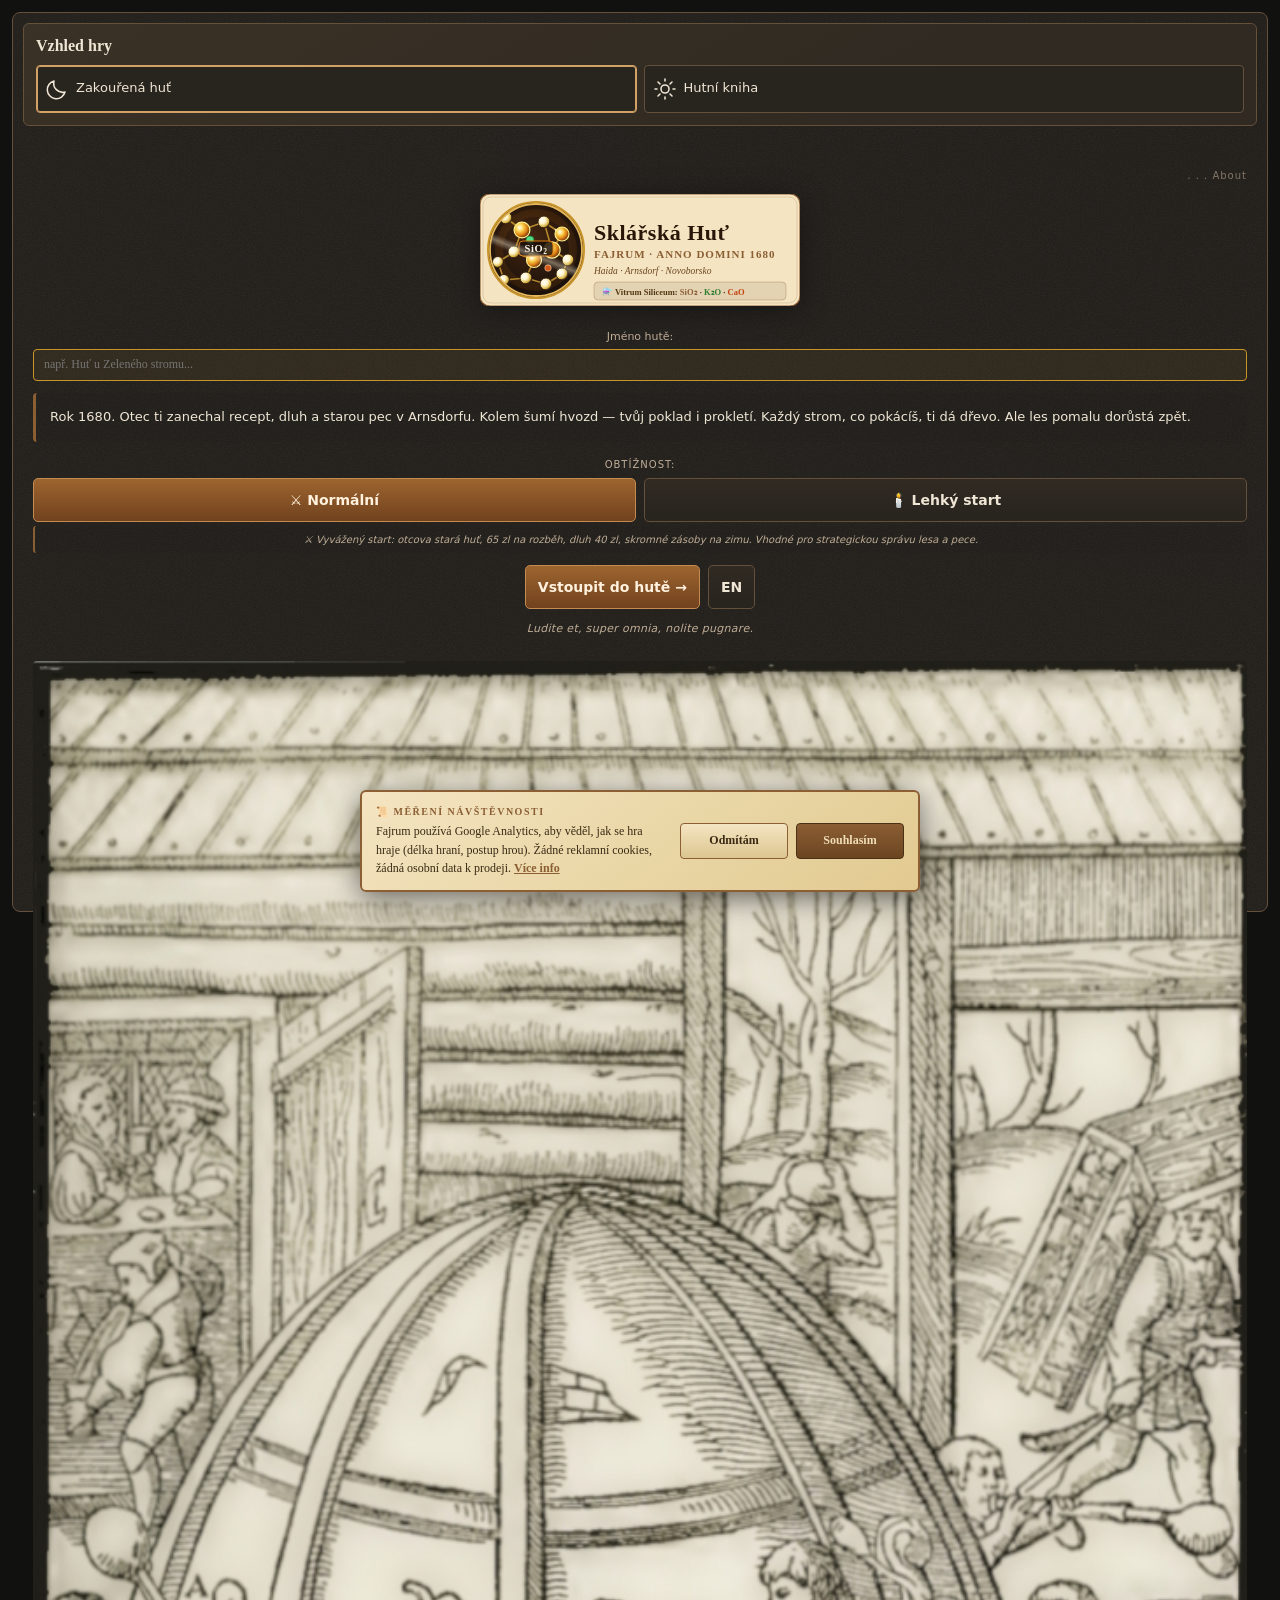
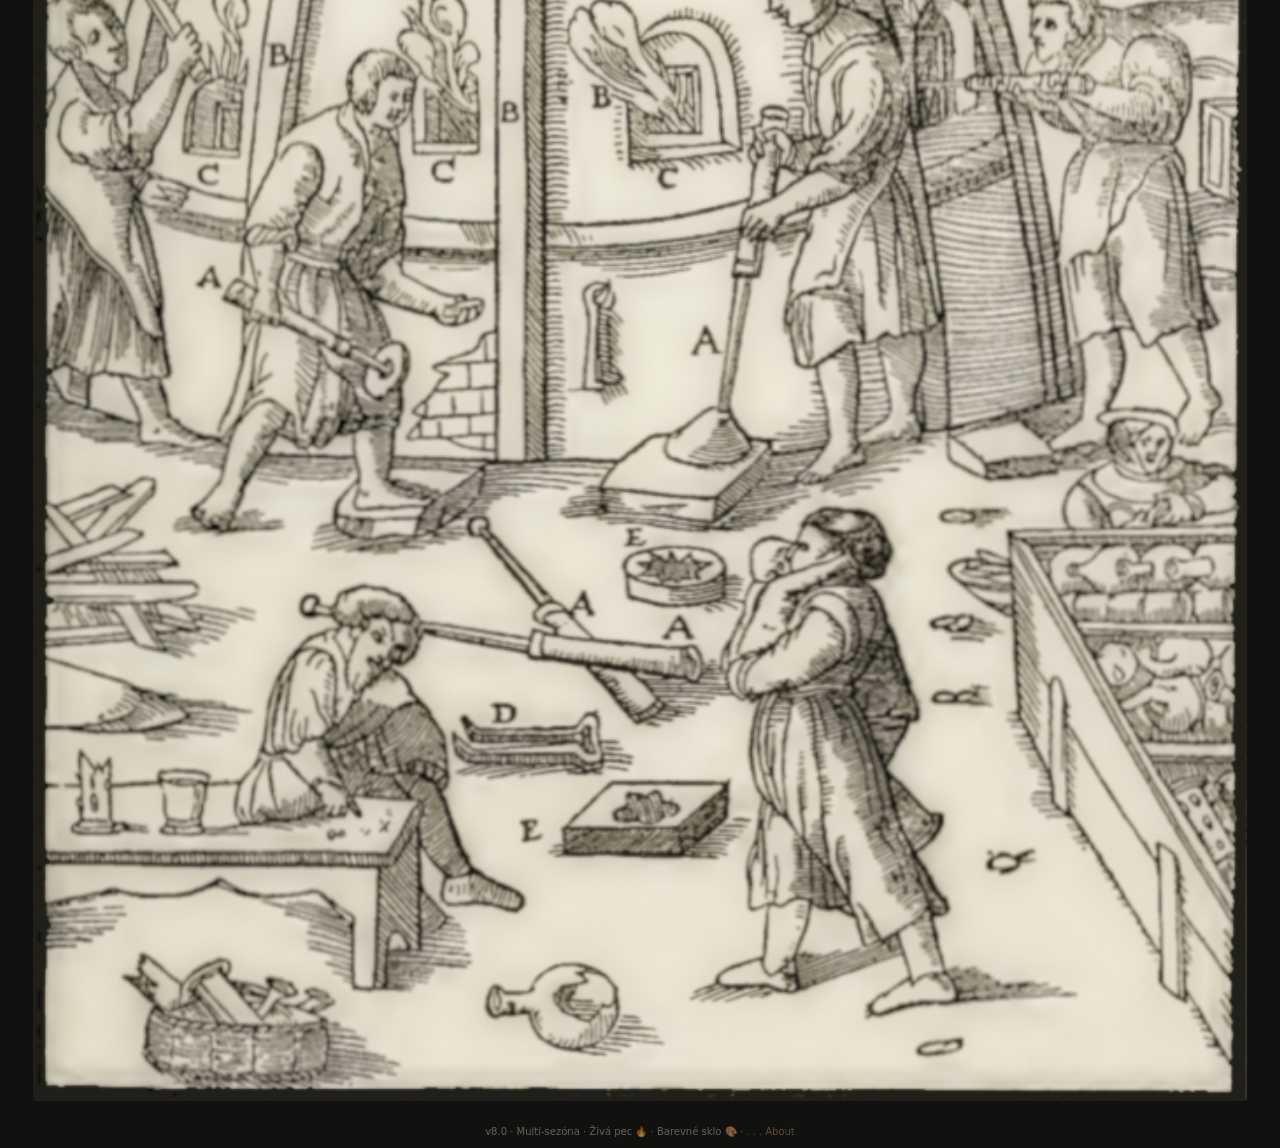
==== commit 46a7fd3a: "part 9 - upgrade parity" ====
--- a/index.html
+++ b/index.html
@@ -1638,6 +1638,12 @@
       dry:{fieldMult:0.6,fatigue:0.05},
       storm:{}
     }
+  },
+  ladder:{                            // E3: Cesta z dluhů a „Proč jsem padl“ (jen texty a váhy; žádná nová mechanika)
+    foreclose:{soft:16000,hard:18000},   // zrcadlí podmínky exekuce v processRound (dluh v kr)
+    weights:{debt:1/4000,wages:1,rent:3,hunger:1,wood:1,plague:0.5},   // pořadí příčin: „měsíc-ekvivalenty“ (dluh: 1 za každých 40 zl)
+    debtMin:6000,                     // dluh pod 60 zl (start hry má 40 zl) nepočítáme mezi příčiny pádu
+    top:3
   }
 };
 // fate.js — W2: události s volbou (Android FATE.json, jen hodnoty). Platí jen v nové ekonomice (G._econ===2) od sezóny firstSeason.
@@ -3696,7 +3702,7 @@
 // Nová hra: zapne novou ekonomiku (jen když je tabulka k dispozici)
 function econ2Init(){
   if(typeof ECON2==="undefined")return;
-  G._econ=2;G.pieceAcc=0;G.leaseSeasons=0;G.fate=fateInit();
+  G._econ=2;G.pieceAcc=0;G.leaseSeasons=0;G.fate=fateInit();G.fall=fallInit();
   // W1: osud světa (počasí, osudové události). Záměrně BEZ Math.random — pořadí RNG zůstává (klasické goldeny sdílí Android); zdrojem je čas startu.
   G.wSeed=(_wxMix(Date.now()%4294967296,7,(typeof performance!=="undefined"&&performance.now?Math.floor(performance.now()*1000):0),0,0));
 }
@@ -4155,6 +4161,62 @@
   if(pl&&typeof pl==="object"&&Number.isSafeInteger(pl.season)&&Number.isSafeInteger(pl.round)&&pl.round>=0&&pl.round<=11)out.plague={season:pl.season,round:pl.round,src:pl.src==="heat"?"heat":"army"};
   if(Array.isArray(f.hist))out.hist=f.hist.filter(e=>e&&typeof e==="object"&&typeof e.kind==="string"&&typeof e.opt==="string"&&Number.isSafeInteger(e.season)&&Number.isSafeInteger(e.round)).slice(-24).map(e=>({season:e.season,round:e.round,kind:e.kind,opt:e.opt,hit:e.hit===true?true:e.hit===false?false:null}));
   return out;
+}
+// ladder.js — E3 (Android E3): „Cesta z dluhů“ a „Proč jsem padl“. Jen nová ekonomika (G._econ===2). Žádná nová mechanika — jen počítadla příčin a seřazení stávajících nástrojů.
+// G.fall = počítadla za celou hru: hunger (měsíce bez dost jídla), wageMonths/wageSum (měsíce a součet nevyplacených mezd, kr), rentTerms/rentSum (termíny činže bez hotovosti, kr),
+// noWood (měsíce s prázdným skladem dříví), closedMonths (měsíce zavřeného trhu kvůli moru), lastOut (mzdy + pivo minulého měsíce, kr). Nic nelosuje.
+
+function fallInit(){return{hunger:0,wageMonths:0,wageSum:0,rentTerms:0,rentSum:0,noWood:0,closedMonths:0,lastOut:0};}
+function fallSanitize(f){
+  const out=fallInit();
+  if(!f||typeof f!=="object"||Array.isArray(f))return out;
+  for(const k of Object.keys(out)){const v=f[k];out[k]=Number.isSafeInteger(v)&&v>0?Math.min(k.endsWith("Sum")||k==="lastOut"?1e9:9999,v):0;}
+  return out;
+}
+// Součet za měsíc (volá processRound): vstup = hodnoty právě zpracovaného měsíce
+function fallStep(prev,m){
+  const f=fallSanitize(prev);
+  return{hunger:f.hunger+(m.hungry?1:0),wageMonths:f.wageMonths+(m.wageDeficit>0?1:0),wageSum:f.wageSum+Math.max(0,m.wageDeficit),
+    rentTerms:f.rentTerms+(m.rentDebt>0?1:0),rentSum:f.rentSum+Math.max(0,m.rentDebt),noWood:f.noWood+(m.noWood?1:0),
+    closedMonths:f.closedMonths+(m.closed?1:0),lastOut:Math.max(0,m.out)};
+}
+
+// Potíže = dluží se mzdy dělníkům, nebo hotovost nestačí na mzdy a pivo minulého měsíce. Jinak null (karta se neukazuje).
+function ladderTrouble(){
+  if(!econ2()||!G.fall)return null;
+  const owed=(G.workers||[]).reduce((s,w)=>s+(w.unpaidDebt||0),0),need=G.fall.lastOut||0;
+  const short=need>0&&G.grose<need;
+  if(owed<=0&&!short)return null;
+  return{owed,short,need,cash:G.grose};
+}
+// Stav třech kroků pro UI: {mora:{state,cost,left}, buyout:{state,count,total,pct}, loan:{pct}, foreclose:{soft,hard,debt}}
+function ladderView(){
+  const t=ladderTrouble();if(!t)return null;
+  const E=ECON2.ladder,q=quickSellQuote();
+  const mora=G.debtMoratorium>0?{state:"active",left:G.debtMoratorium}:G.debt>0?{state:"offer",cost:moratoriumCost()}:{state:"nodebt"};
+  const buyout=G.quickSellUsed?{state:"used"}:marketPlagueClosed()?{state:"closed"}:q.count>0?{state:"offer",count:q.count,total:q.total,pct:q.ratePct}:{state:"empty"};
+  return{trouble:t,mora,buyout,loan:{pct:Math.round(loanRateMarket()*100)},foreclose:{soft:E.foreclose.soft,hard:E.foreclose.hard,debt:G.debt}};
+}
+
+// „Proč jsem padl“: až E.top největších příčin s číslem a radou, seřazeno podle váhy; bez zaznamenaných příčin [] (obrazovka pak ukáže pevné rady)
+function fallCauses(){
+  if(!econ2()||!G.fall)return[];
+  const f=fallSanitize(G.fall),E=ECON2.ladder,W=E.weights,cs=G.lang==="cs",out=[];
+  const add=(id,icon,score,title,num,advice)=>{if(score>0)out.push({id,icon,score,title:cs?title[0]:title[1],num,advice:cs?advice[0]:advice[1]});};
+  add("debt","⚖️",G.debt>=E.debtMin?G.debt*W.debt:0,["Dluh u Reichela","Debt to Reichel"],mny(G.debt),
+    ["Dluh přerostl únosnou mez. Splácej při každé příležitosti, nepůjčuj si na provoz a využij odklad splátek, než dluh naroste.","The debt outgrew what the hut could carry. Repay whenever you can, do not borrow for running costs and use the moratorium before the debt snowballs."]);
+  add("wages","💸",f.wageMonths*W.wages,["Nezaplacené mzdy","Unpaid wages"],cs?`${f.wageMonths} měs. · ${mny(f.wageSum)}`:`${f.wageMonths} mo. · ${mny(f.wageSum)}`,
+    ["Před výplatou měj v kase mzdy a pivo na měsíc dopředu. V nouzi: odklad splátek, výkup u Weisse, půjčka (Trh › Faktor › Cesta z dluhů).","Keep a month of wages and beer in cash before payday. In a pinch: moratorium, Weiss buyout, a loan (Market › Factor › Way out of debt)."]);
+  add("rent","🏰",f.rentTerms*W.rent,["Činže bez hotovosti","Rent without cash"],cs?`${f.rentTerms}× · ${mny(f.rentSum)}`:`${f.rentTerms}× · ${mny(f.rentSum)}`,
+    ["Před sv. Jiřím a sv. Havlem odlož hotovost na činži (po první sezóně se platí i penězi). Neplacená činže roste do dluhu.","Set cash aside before St George and St Gall (after the first season rent is paid in coin too). Unpaid rent rolls into debt."]);
+  add("hunger","🍞",f.hunger*W.hunger,["Hlad v huti","Hunger in the hut"],cs?`${f.hunger} měs.`:`${f.hunger} mo.`,
+    ["Nenechávej zásobu jídla na nule; drž aspoň dva měsíce dopředu a před zimou doplň zásoby (políčko, nákup).","Never let food run to zero; keep two months ahead and restock before winter (field, purchase)."]);
+  add("wood","🌲",f.noWood*W.wood,["Prázdný sklad dříví","Empty wood store"],cs?`${f.noWood} měs.`:`${f.noWood} mo.`,
+    ["Plánuj kácení a nákup dříví dopředu, hlavně před zimou. Bez dříví pec stojí a nic se neprodá.","Plan felling and wood purchases ahead, especially before winter. Without wood the furnace idles and nothing sells."]);
+  add("plague","🦠",f.closedMonths*W.plague,["Zavřený trh (mor)","Closed market (plague)"],cs?`${f.closedMonths} měs.`:`${f.closedMonths} mo.`,
+    ["Za moru se neprodává. Když se šíří zvěsti o moru nebo je dlouhé horko, drž hotovost na dva měsíce a prodej zásoby včas.","Nothing sells during plague. When rumours spread or a long heat hits, keep two months of cash and sell stock early."]);
+  out.sort((a,b)=>b.score-a.score);
+  return out.slice(0,E.top);
 }
 // Aktivní vazba = oba členové jsou v huti a nesedí na odpočinku (task!=="idle") — stejná podmínka jako u afinity Josef+Kateřina.
 function bondActive(p,a,b){return p.workers.some(w=>w.npcId===a&&w.task!=="idle")&&p.workers.some(w=>w.npcId===b&&w.task!=="idle");}
@@ -4719,8 +4781,14 @@
 }
 // dělník, kterého lze přeřadit na [task], aniž by trpěl úkol, který je jediný svého druhu:
 // nejdřív odpočívající, pak zbytečná nebo přebytečná práce, pak sázeč, pak zdvojený úkol
+// Chráněný dělník: odebráním by vznikl krok „forest_low“, který by mu hned vzal zpět jiného (field ↔ forest_low); sázeče CTA jiného kroku nebere.
+//  chráněn je jen sázeč: „forest_low“ se ukazuje při lese ≤ 30 % a nikom na výsadbě. (Chránit i políčko zhoršilo měření průvodce na Normalu — viz DEVELOPING.)
+function _gGuarded(x,task){
+  if(x.task==="reforest"&&task!=="reforest"&&_gForestMax()>0&&G.forest<=_gForestMax()*0.3&&_gOnTask("reforest")<=1)return true;
+  return false;
+}
 function _gFreeWorkerFor(task){
-  const w=_gWs().filter(x=>x.task!==task);
+  const w=_gWs().filter(x=>x.task!==task&&!_gGuarded(x,task));
   const groups=new Map();w.forEach(x=>{if(!groups.has(x.task))groups.set(x.task,[]);groups.get(x.task).push(x);});
   const dup=[...groups.values()].find(g=>g.length>1);
   return w.find(x=>x.task==="idle")||w.find(_gWasted)||w.find(_gSurplus)||w.find(x=>x.task==="reforest")||(dup?dup[dup.length-1]:null)||null;
@@ -5927,6 +5995,7 @@
 
   // 4b. Jídlo — dělníci jedí každé kolo
   const foodNeed=Math.ceil(p.workers.length*0.5); // ~půl jednotky na dělníka
+  const hungryNow=r.food<foodNeed;   // E3: počítadlo hladu
   if(r.food>=foodNeed){
     r.food-=foodNeed;
     if(r.food<=2)log.push(`__EVT__🍞 ${L==="cs"?"Zásoby jídla docházejí!":"Food supplies running low!"}`);
@@ -6559,6 +6628,7 @@
   const roundReadyLine=roundProdLines.find(l=>l.includes("pánev dozrálo")||l.includes("crucible ready"));
   const roundNewPanve=roundReadyLine?(parseInt((roundReadyLine.match(/(\d+)×/)||[])[1],10)||0):0;
 
+  const fallNext=econ2()?fallStep(p.fall,{hungry:hungryNow,wageDeficit:wagesDeficit,rentDebt:rentInfo?rentInfo.debt:0,noWood:r.wood<=0,closed:marketPlagueClosed(round),out:wages+bCost}):null;
   Object.assign(G,{
     round:nr, res:r, log:[...log,...logAdditions], morale:mor, forest, grose, debt,
     pReady:pR, pAging:pA, pUses:pU>0?pU:(pR>0?PANEV_DUR:0), panevQuality:pQ,
@@ -6592,6 +6662,7 @@
     totalW:(G.totalW||0)+prodW, totalC:(G.totalC||0)+prodC,   // celoherní součty (tW/tC/tQS/tQN/done jsou jen sezónní)
     totalBatches:(G.totalBatches||0)+(prodW+prodC>0?1:0),
     ...(advNew?{adv:advNew}:{}),
+    ...(fallNext?{fall:fallNext}:{}),
     ...(E2?{pieceAcc:Math.max(0,(_e2n(p.pieceAcc)-e2plan.used))+Math.round(contractIncomeTick*E2.piece.share)+Math.round(advFund*E2.piece.share)}:{}),   // fond: vyplacený díl pryč, nový příjem ze zakázek přibude
     failureReason:wk.length===0?"abandoned":((debt>=16000&&grose<=0&&wk.length<=1&&wg.length===0&&cr.length===0)||(debt>=18000&&grose<=0)?"foreclosure":(furnace.shamotWear>=100&&pR===0&&pA.length===0&&r.clay<4&&grose<800?"ruined":null)),
     failureStats:(wk.length===0||((debt>=16000&&grose<=0&&wk.length<=1&&wg.length===0&&cr.length===0)||(debt>=18000&&grose<=0))||(furnace.shamotWear>=100&&pR===0&&pA.length===0&&r.clay<4&&grose<800))?{
@@ -7418,14 +7489,14 @@
     merged.pieceAcc=typeof merged.pieceAcc==="number"&&isFinite(merged.pieceAcc)&&merged.pieceAcc>0?Math.round(merged.pieceAcc):0;
     merged.leaseSeasons=Number.isSafeInteger(merged.leaseSeasons)&&merged.leaseSeasons>0?Math.min(1000,merged.leaseSeasons):0;
     // W1: wSeed (uint32); starší savy nové ekonomiky ho nemají → pevná odvozenina ze sezóny (bez RNG)
-    merged.fate=fateSanitize(merged.fate);
+    merged.fate=fateSanitize(merged.fate);merged.fall=fallSanitize(merged.fall);
     merged.wSeed=Number.isSafeInteger(merged.wSeed)&&merged.wSeed>=0&&merged.wSeed<4294967296?merged.wSeed:(Math.imul(Number.isSafeInteger(merged.season)?merged.season:1,2654435761)^0x5bd1e995)>>>0;
     // E2a: nabídka zálohy {season,id,taken}; špatný tvar = žádná nabídka. Aktivní zakázka se zálohou: adv.{paid,price} musí být čísla.
     const av=merged.adv;
     merged.adv=(av&&typeof av==="object"&&Number.isSafeInteger(av.season)&&av.season>=0&&(av.id===null||typeof av.id==="string"))?{season:av.season,id:av.id,taken:av.taken===true}:undefined;
     if(merged.adv===undefined)delete merged.adv;
     if(Array.isArray(merged.contracts))merged.contracts=merged.contracts.filter(c=>!(c&&c.adv)||(typeof c.adv==="object"&&Number.isFinite(c.adv.paid)&&c.adv.paid>=0&&Number.isFinite(c.reward)&&c.reward>=c.adv.paid));
-  }else{if(merged._econ!==undefined)delete merged._econ;delete merged.pieceAcc;delete merged.leaseSeasons;delete merged.adv;delete merged.wSeed;delete merged.fate;}
+  }else{if(merged._econ!==undefined)delete merged._econ;delete merged.pieceAcc;delete merged.leaseSeasons;delete merged.adv;delete merged.wSeed;delete merged.fate;delete merged.fall;}
   if(!merged.partners||typeof merged.partners!=="object"||Array.isArray(merged.partners))merged.partners=partnersInit();
   migrateDebtModel(merged,src._dm);
   return merged;
@@ -10399,6 +10470,51 @@
   });
   return box;
 }
+// ladder-card.js — E3: karta „Cesta z dluhů“ (Trh › Faktor) a připomínka v měsíčním souhrnu. Jen nová ekonomika; ukáže se jen v potížích (dluh partě / chybí hotovost na mzdy+pivo).
+function ladderCardNode(){
+  const v=ladderView();if(!v)return null;
+  const cs=G.lang==="cs",t=v.trouble;
+  const box=h("div",{class:"fj-ladder-card","data-ladder":"1",style:{margin:"4px 0 8px",padding:"8px 10px",borderRadius:"4px",background:"rgba(160,48,32,.07)",border:"2px solid rgba(160,48,32,.4)"}});
+  box.append(h("div",{style:{fontWeight:"700",fontSize:"12px",color:"#7a2a18"}},"🪜 "+(cs?"Cesta z dluhů":"Way out of debt")));
+  const why=[];
+  if(t.owed>0)why.push(cs?`dluh partě na mzdách ${mny(t.owed)}`:`unpaid crew wages ${mny(t.owed)}`);
+  if(t.short)why.push(cs?`v kase ${mny(t.cash)}, minulý měsíc šlo na mzdy a pivo ${mny(t.need)}`:`cash ${mny(t.cash)}, last month's wages and beer ${mny(t.need)}`);
+  box.append(h("div",{style:{fontSize:"10px",color:"#5a3a1a",margin:"2px 0 6px",lineHeight:"1.4"}},
+    (cs?"Pokladna je v tísni: ":"The purse is under pressure: ")+why.join(" · ")+(cs?". Zkus tyto kroky v tomto pořadí.":". Try these steps in this order.")));
+  const step=(n,icon,title,txt,btn)=>{
+    const row=h("div",{class:"fj-ladder-step","data-ladder-step":n,style:{padding:"4px 6px",marginBottom:"4px",background:"rgba(255,255,255,.35)",borderRadius:"3px"}});
+    row.append(h("div",{style:{fontWeight:"700",fontSize:"11px"}},`${n}. ${icon} ${title}`),h("div",{style:{fontSize:"10px",color:"#5a3a1a",lineHeight:"1.35"}},txt));
+    if(btn)row.append(btn);
+    box.append(row);
+  };
+  // 1) odklad splátek
+  const m=v.mora;
+  if(m.state==="active")step(1,"⏳",cs?"Odklad splátek":"Debt moratorium",cs?`Aktivní, zbývá ${m.left} kol bez automatických srážek.`:`Active, ${m.left} rounds left without auto-deductions.`);
+  else if(m.state==="offer"){
+    const b=h("button",{class:"btn btn-s fj-ladder-mora",style:{marginTop:"3px",fontSize:"10px"},onClick:()=>{negotiateMoratorium();}},"⏳ "+(cs?`Odložit splátky na 2 kola (${m.cost>0?mny(m.cost):"zdarma"})`:`Defer for 2 rounds (${m.cost>0?mny(m.cost):"free"})`));
+    step(1,"⏳",cs?"Odklad splátek":"Debt moratorium",cs?"Reichel na dva měsíce nesráží splátky; uvolníš hotovost na mzdy.":"Reichel skips repayments for two months; frees cash for wages.",b);
+  }else step(1,"⏳",cs?"Odklad splátek":"Debt moratorium",cs?"Nemáš u Reichela dluh, není co odkládat.":"No debt to Reichel, nothing to defer.");
+  // 2) výkup u Weisse
+  const bo=v.buyout;
+  if(bo.state==="offer"){
+    const b=h("button",{class:"btn btn-s fj-ladder-buyout",style:{marginTop:"3px",fontSize:"10px"},onClick:()=>{quickSellAll();}},"🐴 "+(cs?`Prodat vše Weissovi (${bo.pct} %)`:`Sell all to Weiss (${bo.pct} %)`));
+    step(2,"🐴",cs?"Výkup u Weisse":"Weiss buyout",cs?`Na skladě ${bo.count} ks → ${mny(bo.total)} hned. Jednou za sezónu.`:`${bo.count} pcs in stock → ${mny(bo.total)} now. Once per season.`,b);
+  }else step(2,"🐴",cs?"Výkup u Weisse":"Weiss buyout",
+    bo.state==="used"?(cs?"Tuto sezónu už použit.":"Already used this season."):bo.state==="closed"?(cs?"Za moru se neobchoduje.":"No trade during plague."):(cs?"Nemáš co prodat.":"Nothing to sell."));
+  // 3) půjčka u Reichela (jen text; tlačítka jsou níže)
+  step(3,"🪙",cs?"Půjčka u Reichela":"Reichel loan",cs?`Poslední možnost — úrok teď ${v.loan.pct} %, dluh roste. Tlačítka jsou níže.`:`Last resort — rate now ${v.loan.pct} %, debt grows. Buttons below.`);
+  box.append(h("div",{class:"fj-ladder-fall",style:{fontSize:"9px",color:"#a03020",marginTop:"2px"}},
+    "⚠️ "+(cs?`Dluh ${mny(v.foreclose.debt)}. Při dluhu ${mny(v.foreclose.soft)}–${mny(v.foreclose.hard)} (podle hotovosti, zásob a dělníků) přijde exekuce a huť padne.`
+            :`Debt ${mny(v.foreclose.debt)}. At ${mny(v.foreclose.soft)}–${mny(v.foreclose.hard)} (by stock and crew) foreclosure ends the hut.`)));
+  return box;
+}
+// Řádek do měsíčního souhrnu
+function ladderReminderNode(){
+  const t=ladderTrouble();if(!t)return null;
+  const cs=G.lang==="cs";
+  return h("div",{class:"fj-ladder-reminder",style:{fontSize:"10px",color:"#a03020",marginTop:"4px",fontWeight:"700",background:"rgba(160,48,32,.08)",padding:"3px 5px",borderRadius:"3px"}},
+    "🪜 "+(cs?"Cesta z dluhů: odklad splátek → výkup u Weisse → půjčka (Trh › Faktor).":"Way out of debt: moratorium → Weiss buyout → loan (Market › Factor)."));
+}
 // subtabs.js — podzáložky uvnitř karet Trh, Huť (accounts), Výroba, Pec a Sklad (stejné členění jako Android SubTabs).
 // Vykreslí se vždy jen JEDNA podzáložka, takže sekce se nikdy nezdvojí. Zvolená záložka je jen stav UI (G._sub, mimo pravidla hry).
 // Karta zavolá subTabBar(tab) na začátku a každou sekci přidá jen když subOn(tab,id). Přehled, Kronika, Deník, Nastavení záložky nemají.
@@ -10749,6 +10865,17 @@
     L==="cs"?"🏺 Pánve potřebují 2 kola: Káninský musí šlapat jíl dříve, než stará pánev doslouží a praskne."
            :"🏺 Crucibles take time: Have Káninský prepare crucibles well before the working one fractures."
   ];
+  const causes = fallCauses();
+  if(causes.length){
+    tipsBox.firstChild.textContent = "🔎 "+(L==="cs"?"PROČ JSEM PADL — "+(causes.length>1?causes.length+" NEJVĚTŠÍ PŘÍČINY":"NEJVĚTŠÍ PŘÍČINA"):"WHY I FELL — TOP "+causes.length+(causes.length>1?" CAUSES":" CAUSE"));
+    tipsBox.setAttribute("data-fall-causes",String(causes.length));
+    causes.forEach((c,i) => {
+      const row = h("div", {class:"fj-fall-cause","data-cause":c.id, style:{marginBottom:"7px",lineHeight:"1.4"}});
+      row.append(h("div",{style:{fontSize:"12px",fontWeight:"700",color:"#7a2a18"}},`${i+1}. ${c.icon} ${c.title} — ${c.num}`),
+        h("div",{style:{fontSize:"11px",color:"#3a2a14"}},c.advice));
+      tipsBox.append(row);
+    });
+  } else
   tipsList.forEach(tip => tipsBox.append(h("div", {style: {fontSize: "11px", color: "#3a2a14", marginBottom: "5px", lineHeight: "1.4"}}, tip)));
   body.append(tipsBox);
 
@@ -11397,6 +11524,7 @@
       L==="cs"?`⚠️ Huť dluží partě na mzdách ${mny(sd.wagesDeficit)}! Roste dluh partě a klesá loajalita dělníků. Prodej sklo a vyplať mzdy (záložka Parta).`
               :`⚠️ Foundry owes the crew ${mny(sd.wagesDeficit)} in wages! Crew debt grows and loyalty drops. Sell glass and pay the wages (Crew tab).`));
   }
+  {const lr=ladderReminderNode();if(lr)debtStatusCard.append(lr);}
   ecoBox.append(debtStatusCard);
   body.append(ecoBox);
 
@@ -14076,6 +14204,7 @@
   const faktorSec=h("div",{class:"sec fj-market-section","data-market-section":"loans",id:"fj-market-loans"});
   faktorSec.append(h("div",{class:"sec-title"},"🪙 "+(L==="cs"?"Faktor Reichel — půjčky":"Factor Reichel — loans")));
   faktorSec.append(partnerCard("reichel"));
+  {const lc=ladderCardNode();if(lc)faktorSec.append(lc);}
   {const av=advanceCardNode();if(av)faktorSec.append(av);}
   // Reputace dlužníka
   faktorSec.append(h("div",{style:{display:"flex",justifyContent:"space-between",alignItems:"center",marginBottom:"5px",padding:"5px 7px",background:"rgba(0,0,0,.04)",borderRadius:"3px"}},
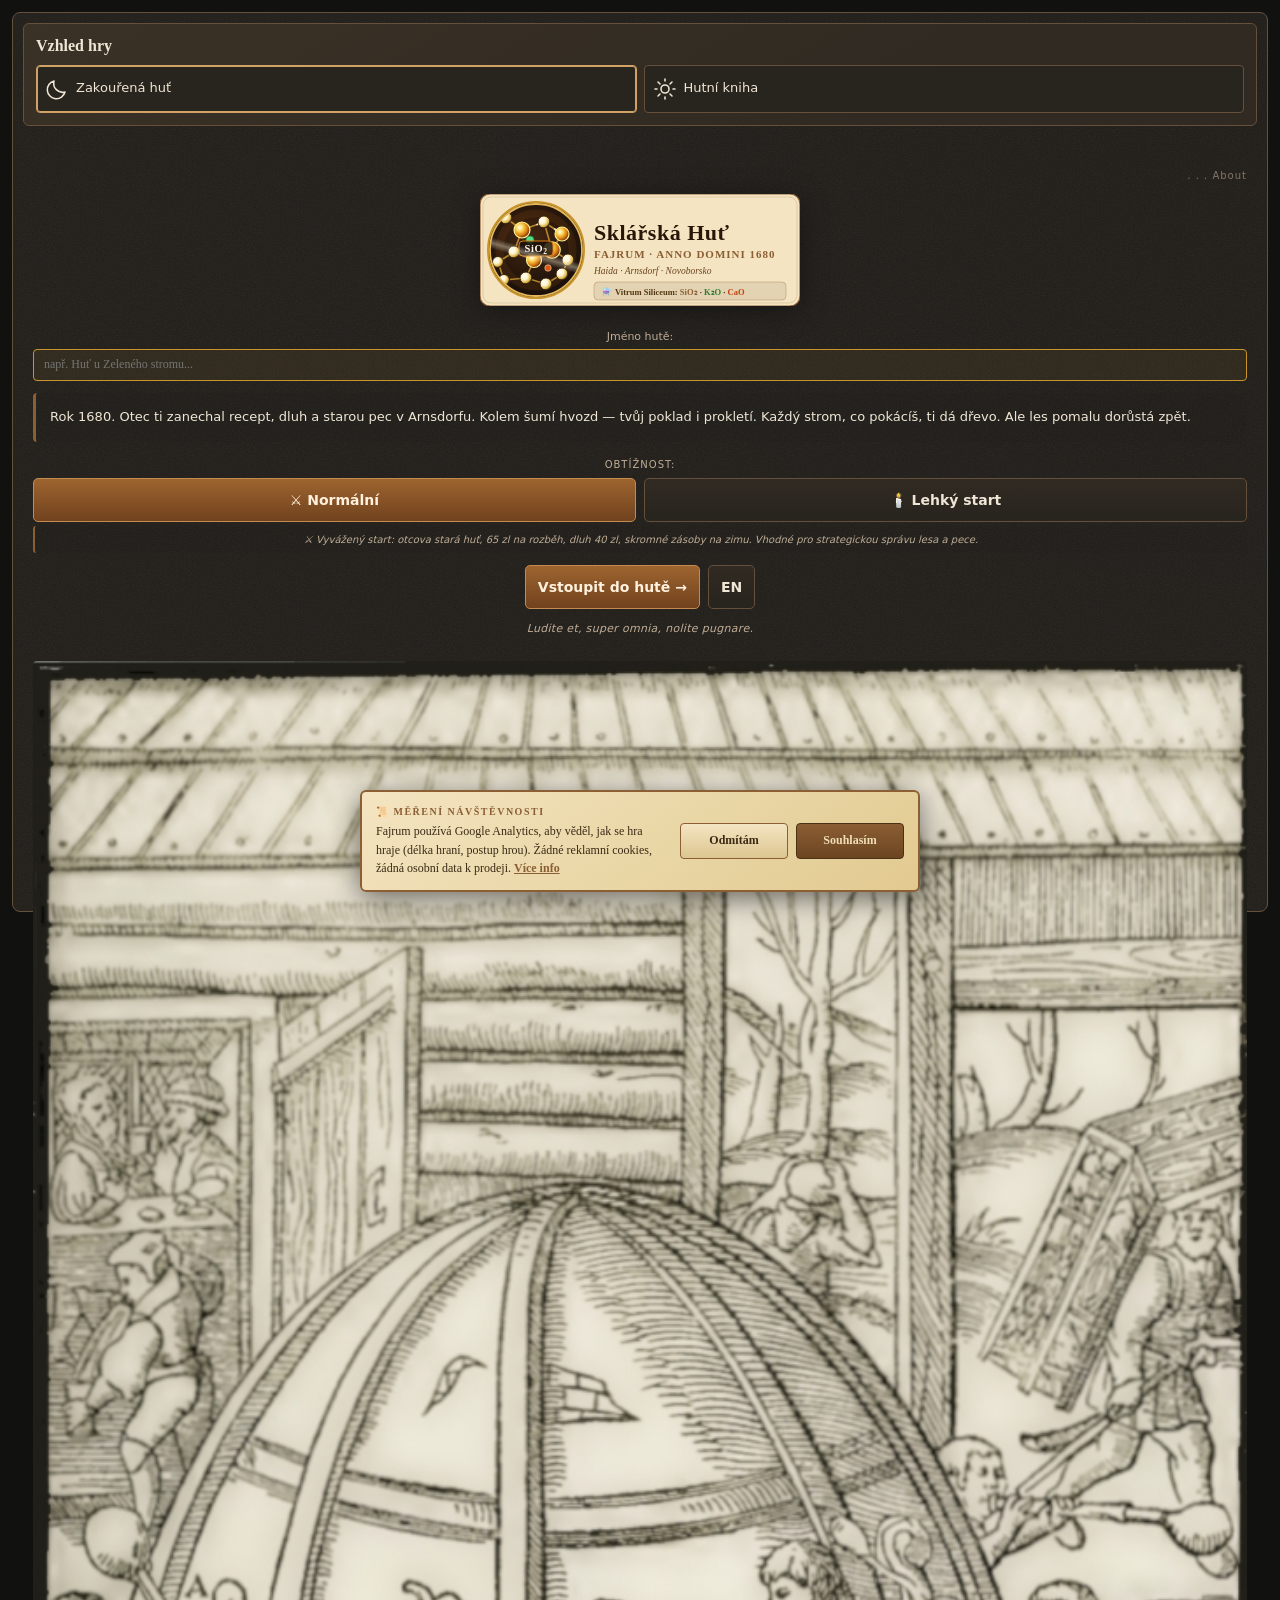
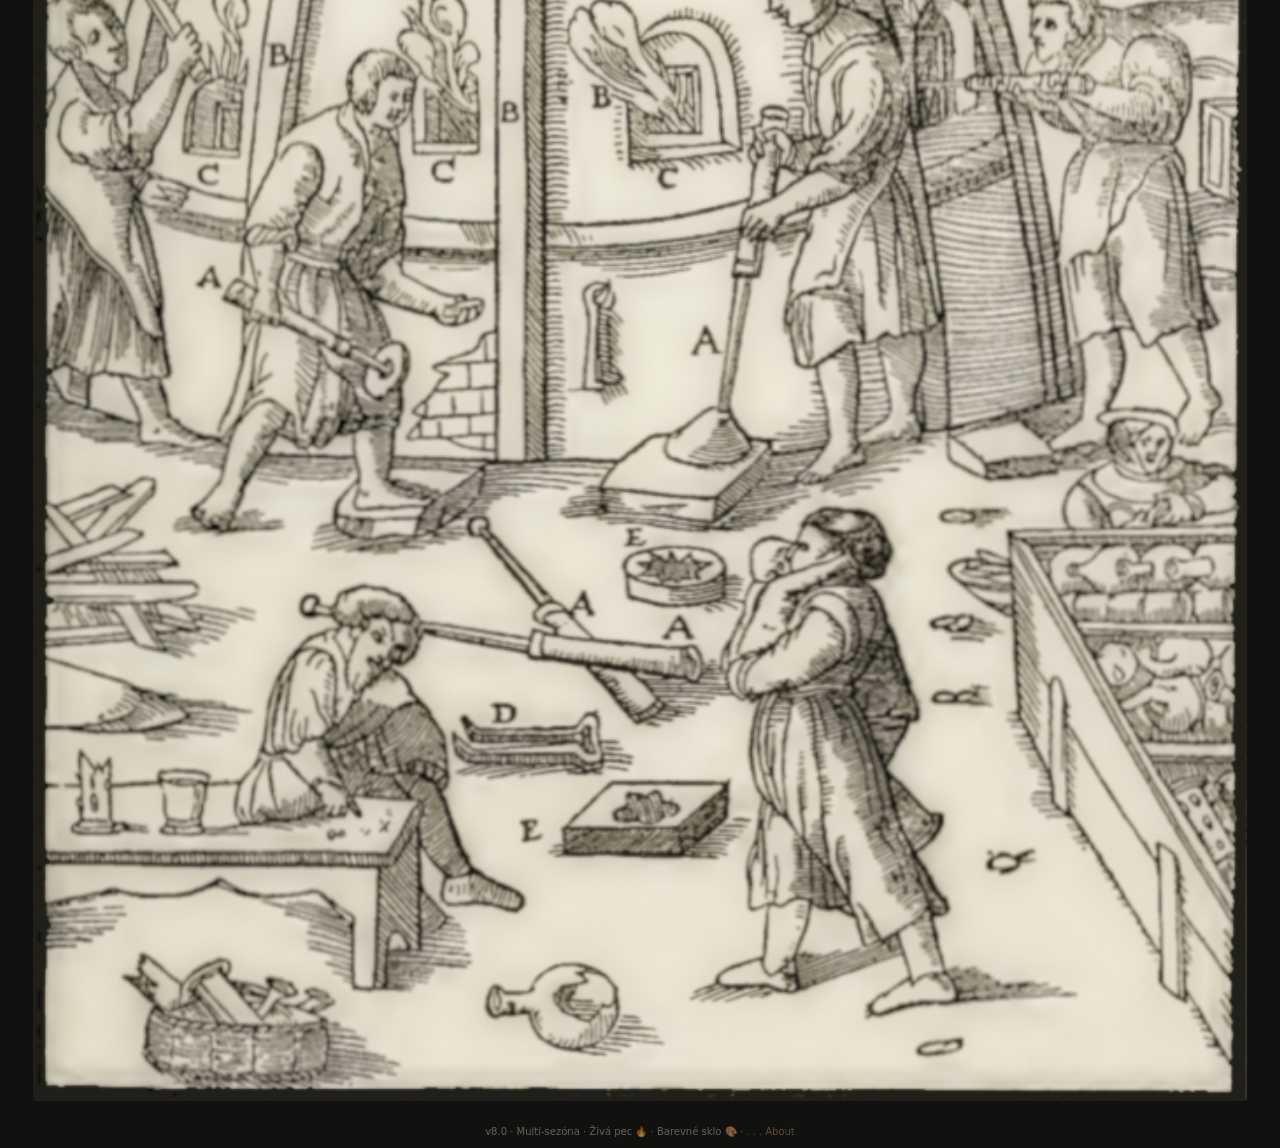
==== commit 0f6af785: "ui fix&optim" ====
--- a/index.html
+++ b/index.html
@@ -953,6 +953,8 @@
 <script src="ui/fajrum-d7-shell.js"></script>
 <link rel="stylesheet" href="ui/fajrum-e1c-dialogs.css">
 <script src="ui/fajrum-e1c-dialogs.js"></script>
+<link rel="stylesheet" href="ui/fajrum-f1-tabhead.css">
+<script src="ui/fajrum-f1-tabhead.js"></script>
 </head>
 <body>
 	<!-- Google Tag Manager (noscript) -->
@@ -10641,6 +10643,7 @@
   if(window.FajrumD6)FajrumD6.finish(app,G);
   if(window.FajrumD7)FajrumD7.finish(app,G);
   if(window.FajrumE1c)FajrumE1c.finish(app,G);
+  if(window.FajrumF1)FajrumF1.finish(app,G,{inPrep:isPrepMonth(G.round,G.seasonTier||0),tempering:isTemperingMonth(G.round,G.seasonTier||0)});   // F1: jednotné záhlaví záložek (desktop)
   if(visualScroll>0){const view=app.querySelector('.content');if(view)view.scrollTop=visualScroll;}
   return result;
 }
--- a/ui/fajrum-f1-tabhead.css
+++ b/ui/fajrum-f1-tabhead.css
@@ -0,0 +1,74 @@
+/* FAJRUM F1 — jednotné záhlaví záložek (desktop). JS: ui/fajrum-f1-tabhead.js.
+   Hero obrázek zůstává ve své velikosti vlevo, vpravo je název, KPI dlaždice a podzáložky. Mobil se nemění. */
+@media (min-width: 960px) and (min-height: 500px) {
+  #app.desktop .fj-f1-merged { display: none !important; }
+
+  /* jedna společná kostra pro všechna záhlaví (zvýšená specifita kvůli starším per-tab pravidlům) */
+  #app.desktop .content > .fj-f1-head.fj-f1-head.fj-f1-head {
+    display: grid !important;
+    grid-template-columns: clamp(240px, 24vw, 360px) minmax(0, 1fr) !important;
+    grid-template-rows: minmax(240px, auto) !important;
+    box-sizing: border-box;
+    align-items: stretch;
+    margin: calc(10px - var(--f1-pady, 0px)) calc(10px - var(--f1-padx, 0px)) 12px !important;
+    border: 1px solid var(--fj-edge);
+    background: var(--card);
+    box-shadow: 0 5px 16px #0003, inset 0 0 0 1px #bd985333;
+    overflow: hidden;
+  }
+  #app.desktop .content > .fj-f1-head.fj-f1-head.fj-f1-head > :is(.fj-art-figure, .fj-section-art-figure) {
+    grid-column: 1; grid-row: 1;
+    height: auto !important; min-height: 0 !important; aspect-ratio: auto !important;
+    border: 0 !important; border-right: 1px solid var(--fj-edge) !important;
+  }
+  #app.desktop .content > .fj-f1-head.fj-f1-head > :is(.fj-art-figure, .fj-section-art-figure)::before { display: none !important; }
+  #app.desktop .content > .fj-f1-head.fj-f1-head > .fj-section-art-detail { display: none !important; }
+  #app.desktop .content > .fj-f1-head.fj-f1-head.fj-f1-head > .fj-f1-side { grid-column: 2; grid-row: 1; }
+
+  #app.desktop .fj-f1-side {
+    display: flex; flex-direction: column; gap: 10px;
+    min-width: 0; padding: 14px 18px 12px;
+    border-left: 1px solid var(--fj-edge);
+    background: linear-gradient(130deg, color-mix(in srgb, var(--gold) 8%, var(--card)) 0%, var(--fj-surface) 70%);
+    color: var(--ink);
+  }
+  #app.desktop .fj-f1-top { display: flex; align-items: flex-start; justify-content: space-between; gap: 12px; }
+  #app.desktop .fj-f1-copy { min-width: 0; }
+  #app.desktop .fj-f1-kicker {
+    display: block; font: 600 10px/1.3 Georgia, 'Palatino Linotype', serif; letter-spacing: .14em;
+    text-transform: uppercase; color: var(--fj-muted);
+  }
+  #app.desktop .fj-f1-title { margin: 2px 0 0; font: 700 21px/1.2 Georgia, 'Palatino Linotype', serif; color: var(--ink); }
+  #app.desktop .fj-f1-sub { margin: 3px 0 0; font: italic 13px/1.35 Georgia, 'Palatino Linotype', serif; color: var(--fj-muted); }
+  #app.desktop .fj-f1-chip {
+    flex: 0 0 auto; max-width: 46%; padding: 4px 10px; border: 1px solid var(--fj-edge); border-radius: 999px;
+    background: var(--card); color: var(--ink); font-size: 12px; font-weight: 600; line-height: 1.3; text-align: center;
+  }
+  #app.desktop .fj-f1-chip[data-state="closed"] { border-color: var(--danger); color: var(--danger); }
+
+  /* KPI dlaždice */
+  #app.desktop .fj-f1-kpis { display: grid; grid-template-columns: repeat(auto-fit, minmax(120px, 1fr)); gap: 8px; }
+  #app.desktop .fj-f1-kpi {
+    min-width: 0; padding: 7px 10px 8px; border: 1px solid var(--fj-edge); border-radius: 3px;
+    background: color-mix(in srgb, var(--card) 70%, transparent);
+  }
+  #app.desktop .fj-f1-kpi-label { display: block; font-size: 11px; line-height: 1.3; color: var(--fj-muted); white-space: nowrap; overflow: hidden; text-overflow: ellipsis; }
+  #app.desktop .fj-f1-kpi-icon { font-style: normal; margin-right: 5px; }
+  #app.desktop .fj-f1-kpi strong { display: block; font: 700 19px/1.25 Georgia, 'Palatino Linotype', serif; color: var(--ink); white-space: nowrap; overflow: hidden; text-overflow: ellipsis; }
+  #app.desktop .fj-f1-kpi small { display: block; font-size: 11px; line-height: 1.3; color: var(--fj-muted); white-space: nowrap; overflow: hidden; text-overflow: ellipsis; }
+  #app.desktop .fj-f1-kpi[data-tone="warn"] { border-color: var(--danger); }
+  #app.desktop .fj-f1-kpi[data-tone="warn"] strong { color: var(--danger); }
+
+  #app.desktop .fj-f1-note { margin: 0; font: italic 12px/1.4 Georgia, serif; color: var(--fj-muted); }
+  #app.desktop .fj-f1-note[data-status="short"], #app.desktop .fj-f1-note[data-status="lack"] { color: var(--danger); }
+  #app.desktop .fj-f1-actions { display: flex; align-items: center; gap: 10px; flex-wrap: wrap; }
+  #app.desktop .fj-f1-actions .fj-art-status { font-size: 12px; }
+  #app.desktop .fj-f1-actions .fj-art-link { margin-left: auto; }
+
+  /* podzáložky vždy uvnitř záhlaví, dole */
+  #app.desktop .fj-f1-subs { margin-top: auto; }
+  #app.desktop .fj-f1-subs > :is(.detail-subtabs, .fj-sub-chips, .fj-d6-tabs) {
+    position: static !important; margin: 0 !important; padding: 0 !important; border: 0 !important; background: none !important;
+    overflow-x: auto; flex-wrap: wrap !important;
+  }
+}
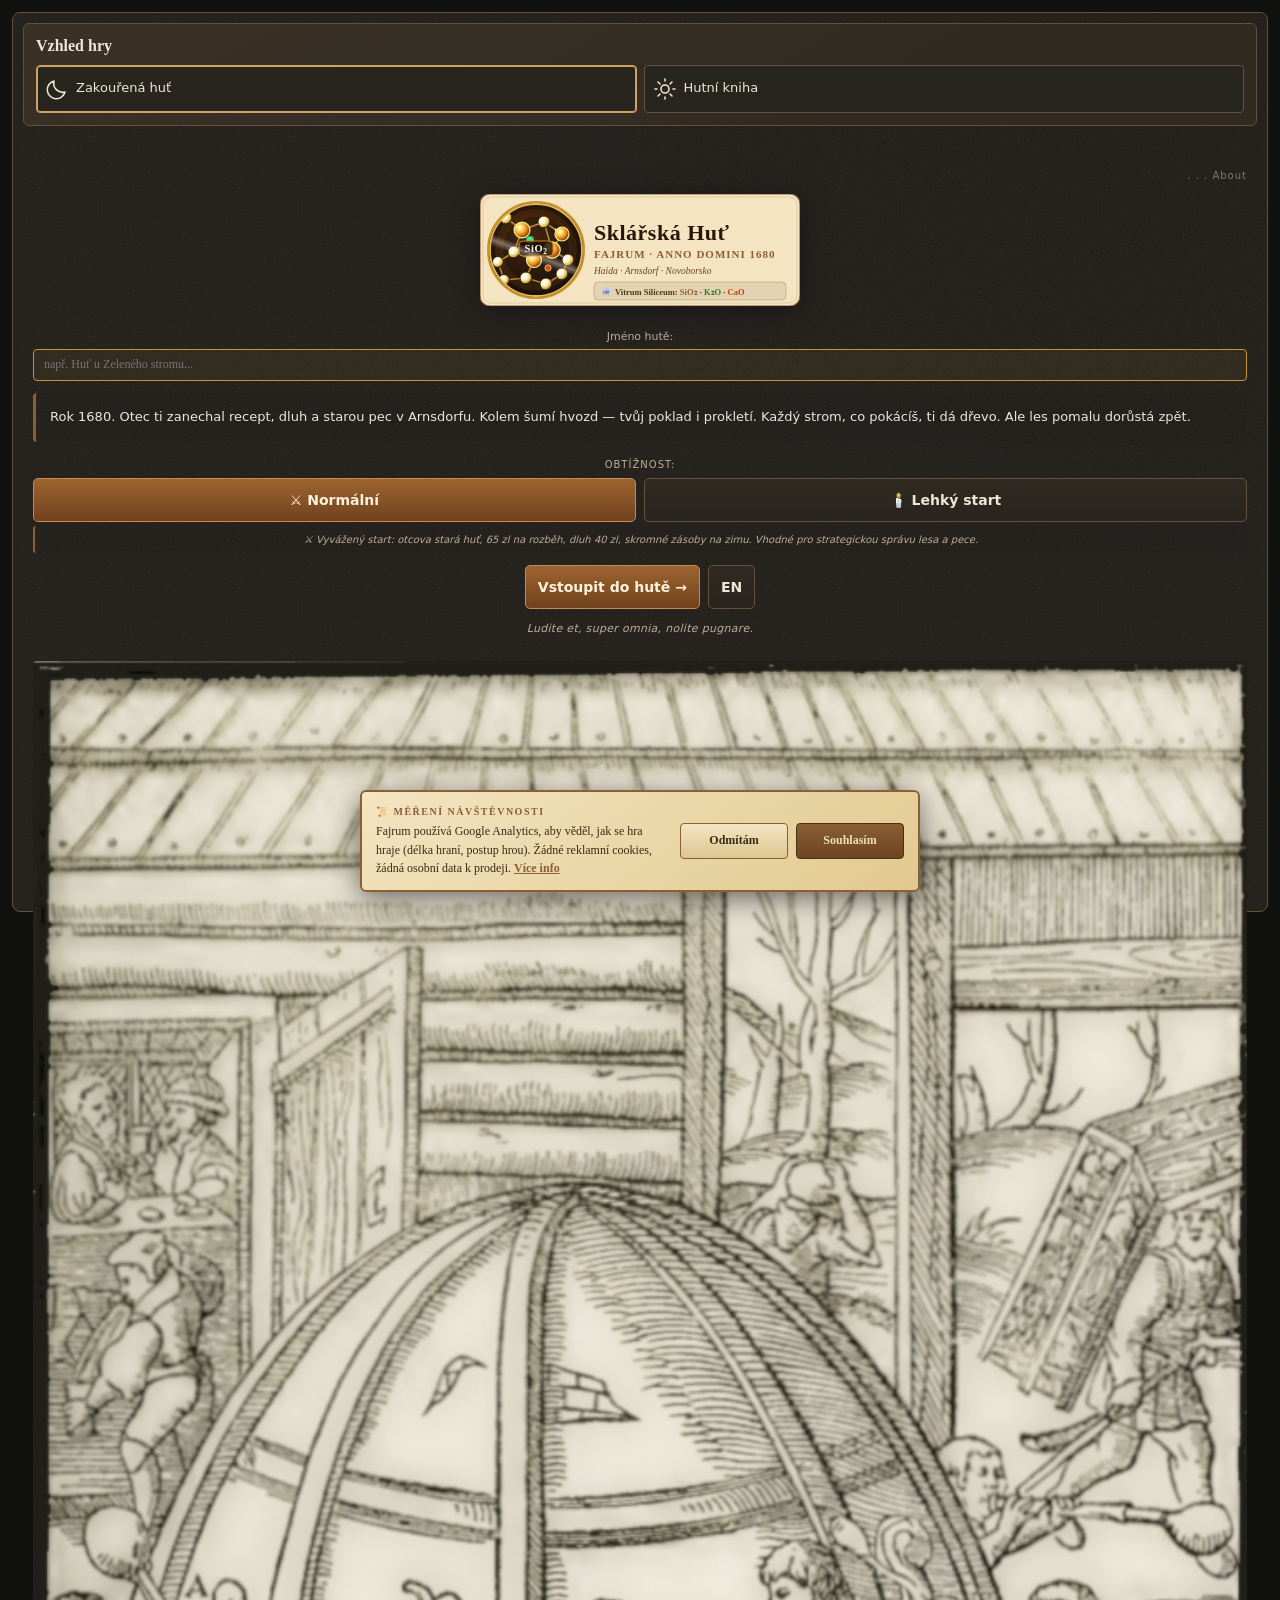
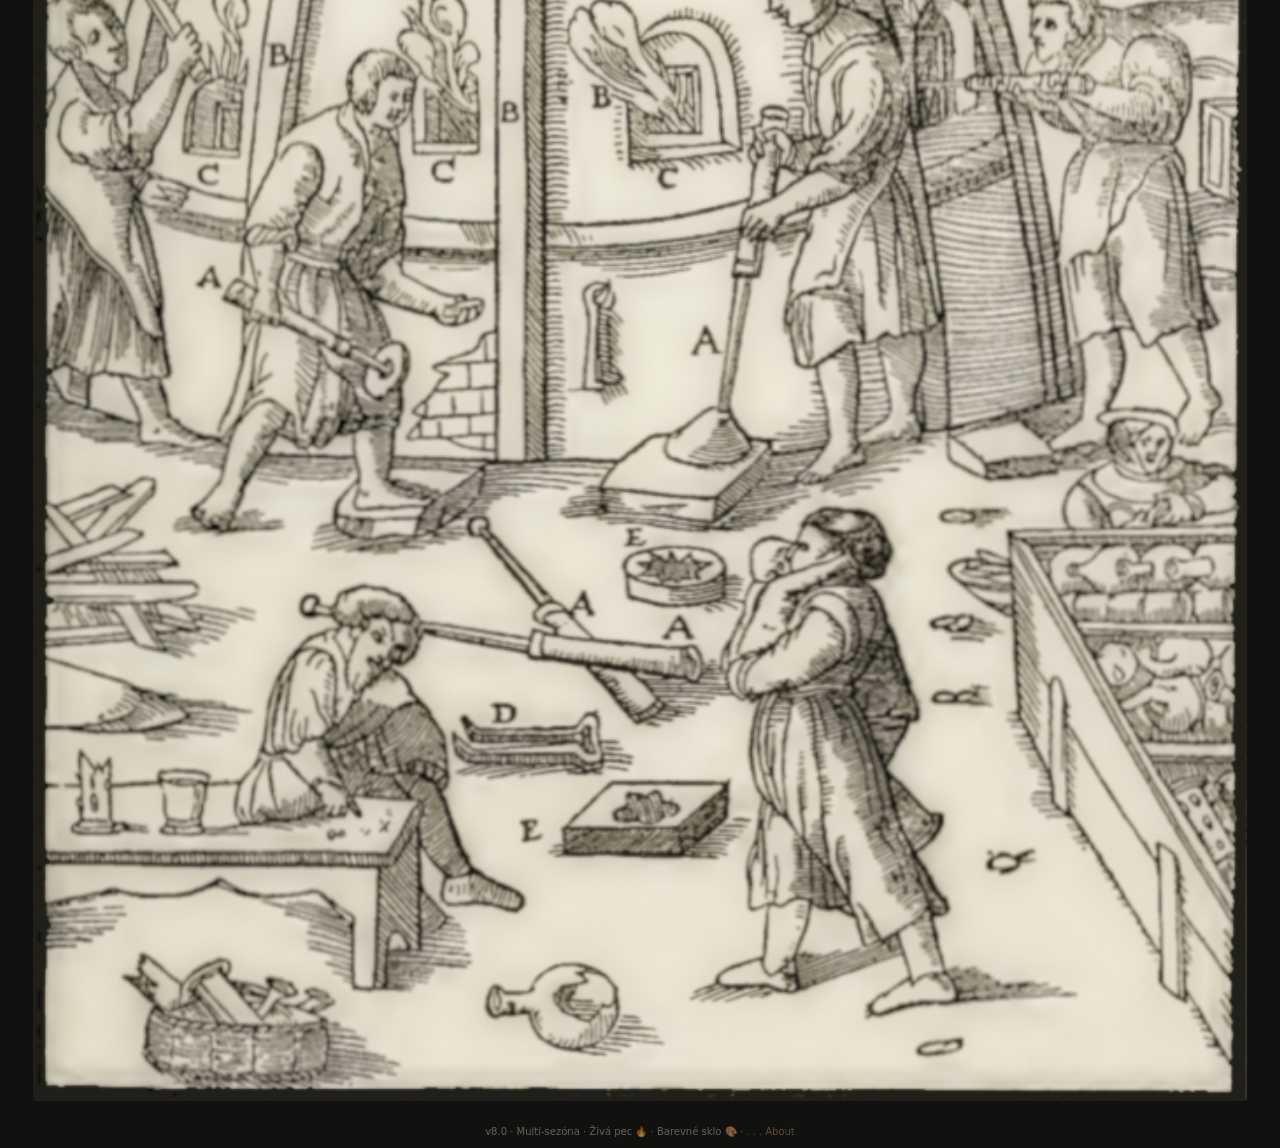
==== commit cfc50c56: "status collapsible" ====
--- a/index.html
+++ b/index.html
@@ -954,7 +954,9 @@
 <link rel="stylesheet" href="ui/fajrum-e1c-dialogs.css">
 <script src="ui/fajrum-e1c-dialogs.js"></script>
 <link rel="stylesheet" href="ui/fajrum-f1-tabhead.css">
+<link rel="stylesheet" href="ui/fajrum-f2-statusfold.css">
 <script src="ui/fajrum-f1-tabhead.js"></script>
+<script src="ui/fajrum-f2-statusfold.js"></script>
 </head>
 <body>
 	<!-- Google Tag Manager (noscript) -->
@@ -10644,6 +10646,7 @@
   if(window.FajrumD7)FajrumD7.finish(app,G);
   if(window.FajrumE1c)FajrumE1c.finish(app,G);
   if(window.FajrumF1)FajrumF1.finish(app,G,{inPrep:isPrepMonth(G.round,G.seasonTier||0),tempering:isTemperingMonth(G.round,G.seasonTier||0)});   // F1: jednotné záhlaví záložek (desktop)
+  if(window.FajrumF2)FajrumF2.finish(app);   // F2: sbalitelný stavový pruh (desktop)
   if(visualScroll>0){const view=app.querySelector('.content');if(view)view.scrollTop=visualScroll;}
   return result;
 }
--- a/ui/fajrum-f1-tabhead.css
+++ b/ui/fajrum-f1-tabhead.css
@@ -22,6 +22,11 @@
     border: 0 !important; border-right: 1px solid var(--fj-edge) !important;
   }
   #app.desktop .content > .fj-f1-head.fj-f1-head > :is(.fj-art-figure, .fj-section-art-figure)::before { display: none !important; }
+  /* obrázek vyplní celý sloupec, i když boční panel v užším okně naroste do výšky */
+  #app.desktop .content > .fj-f1-head.fj-f1-head.fj-f1-head > :is(.fj-art-figure, .fj-section-art-figure) { position: relative; min-height: 240px !important; }
+  #app.desktop .content > .fj-f1-head.fj-f1-head.fj-f1-head > :is(.fj-art-figure, .fj-section-art-figure) > img {
+    position: absolute !important; inset: 0 !important; width: 100% !important; height: 100% !important; object-fit: cover !important; object-position: center !important;
+  }
   #app.desktop .content > .fj-f1-head.fj-f1-head > .fj-section-art-detail { display: none !important; }
   #app.desktop .content > .fj-f1-head.fj-f1-head.fj-f1-head > .fj-f1-side { grid-column: 2; grid-row: 1; }
 
--- a/ui/fajrum-f2-statusfold.css
+++ b/ui/fajrum-f2-statusfold.css
@@ -0,0 +1,29 @@
+/* FAJRUM F2 — sbalitelný stavový pruh (desktop). JS: ui/fajrum-f2-statusfold.js */
+@media (min-width: 960px) and (min-height: 500px) {
+  #app.desktop .season-panel.fj-f2-panel { position: relative; }
+  #app.desktop .fj-f2-bar { display: none; }
+  #app.desktop .season-panel.fj-f2-folded > .fj-desktop-status { display: none !important; }
+  #app.desktop .season-panel.fj-f2-folded { padding-top: 0; padding-bottom: 0; }
+  #app.desktop .season-panel.fj-f2-folded > .fj-f2-bar {
+    display: flex; align-items: center; gap: 14px; min-width: 0;
+    padding: 7px 190px 7px 14px; min-height: 36px; box-sizing: border-box;
+  }
+  #app.desktop .fj-f2-phase { flex: 0 0 auto; font: 700 13px/1.3 Georgia, 'Palatino Linotype', serif; color: var(--gold, #d8aa62); letter-spacing: .04em; text-transform: uppercase; white-space: nowrap; }
+  #app.desktop .fj-f2-prio { flex: 1 1 120px; min-width: 0; font: italic 13px/1.3 Georgia, serif; color: var(--ink); white-space: nowrap; overflow: hidden; text-overflow: ellipsis; }
+  #app.desktop .fj-f2-chips { flex: 0 1 auto; display: flex; align-items: center; gap: 6px; min-width: 0; overflow: hidden; }
+  #app.desktop .fj-f2-chip { flex: 0 0 auto; padding: 2px 9px; border: 1px solid var(--fj-edge); border-radius: 999px; font-size: 12px; line-height: 1.4; color: var(--ink); background: color-mix(in srgb, var(--card) 70%, transparent); white-space: nowrap; }
+  #app.desktop .fj-f2-chip[data-tone="warn"] { border-color: var(--danger); color: var(--danger); }
+  #app.desktop .fj-f2-toggle {
+    position: absolute; top: 6px; right: 12px; z-index: 2; padding: 3px 11px;
+    border: 1px solid var(--fj-edge); border-radius: 999px; cursor: pointer;
+    background: color-mix(in srgb, var(--card) 80%, transparent); color: var(--fj-muted, var(--ink)); font: 600 12px/1.4 inherit; font-family: inherit;
+  }
+  #app.desktop .fj-f2-toggle:hover, #app.desktop .fj-f2-toggle:focus-visible { color: var(--ink); border-color: var(--gold, #d8aa62); outline: none; }
+}
+@media (min-width: 960px) and (max-width: 1260px) and (min-height: 500px) {
+  #app.desktop .fj-f2-chip:nth-child(n+3):nth-child(-n+5) { display: none; }
+  #app.desktop .fj-f2-phase { font-size: 12px; }
+}
+@media not all and (min-width: 960px) and (min-height: 500px) {
+  .fj-f2-toggle, .fj-f2-bar { display: none !important; }
+}
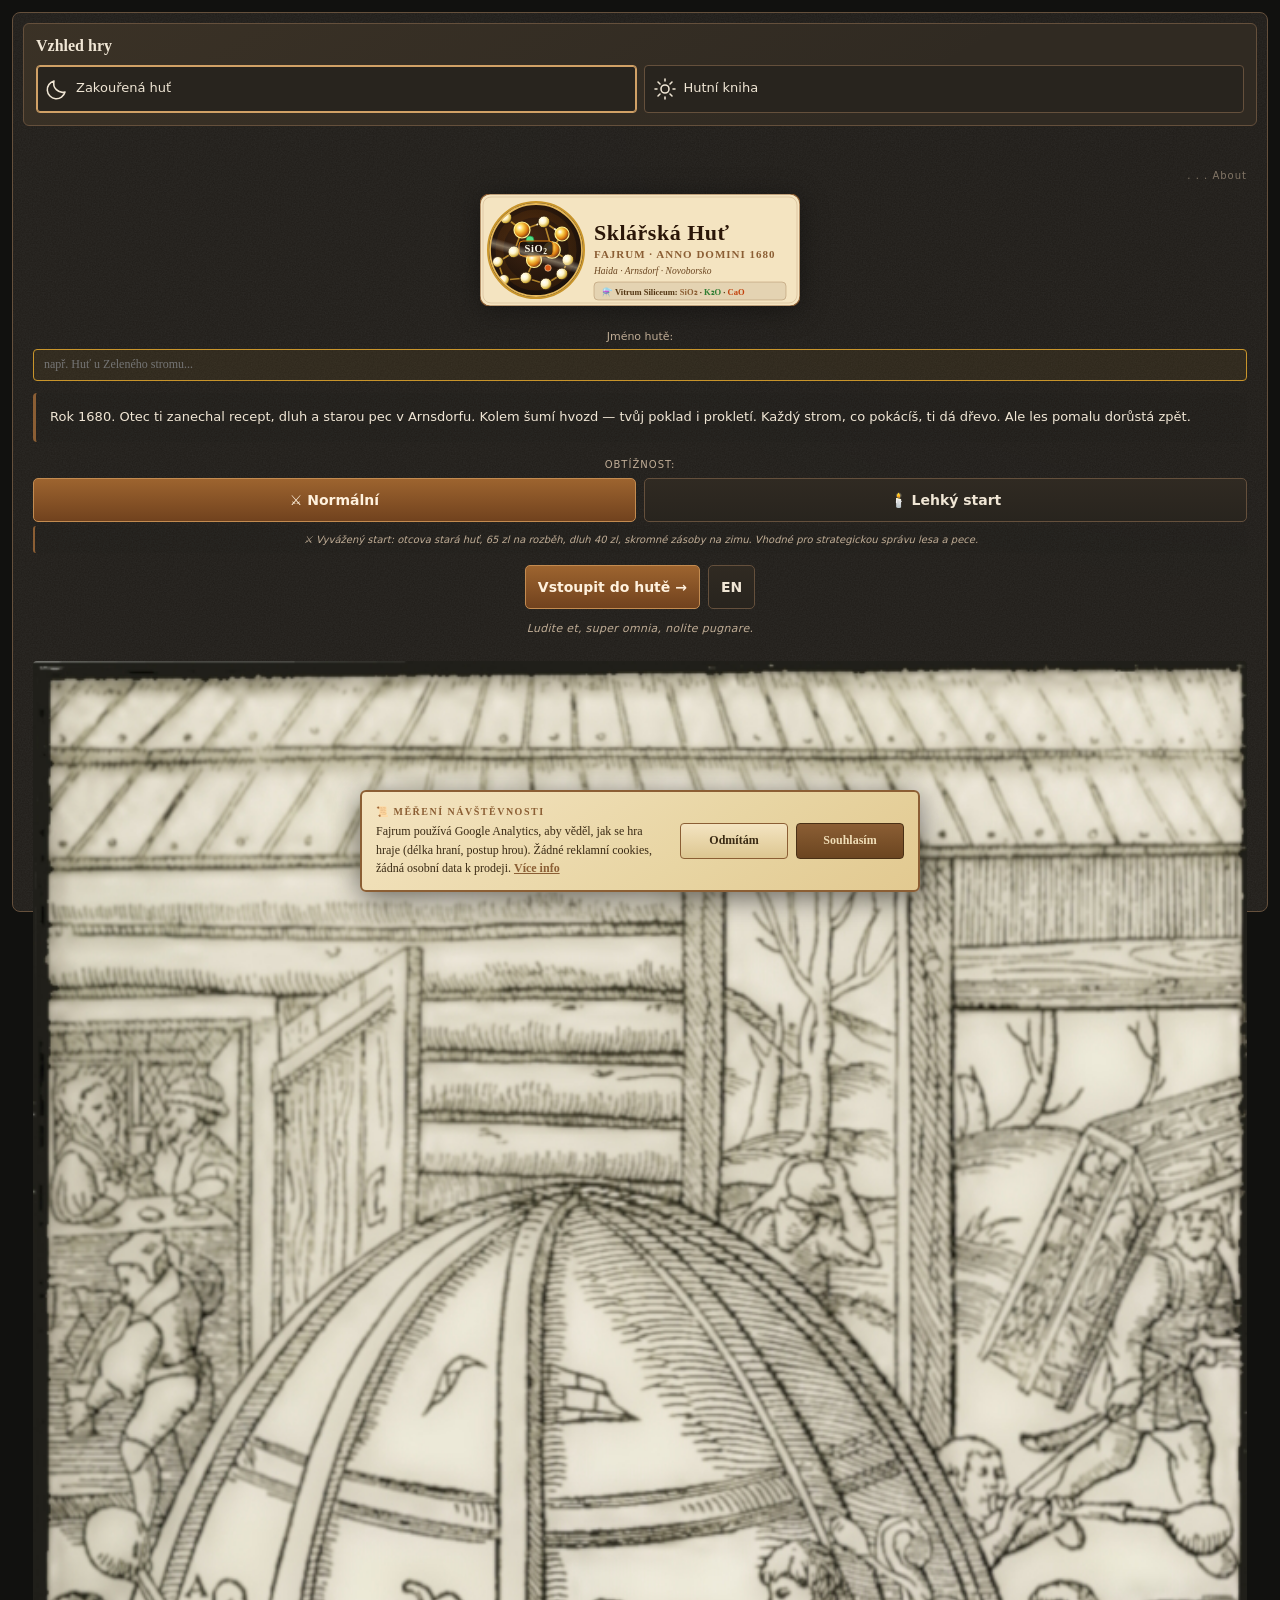
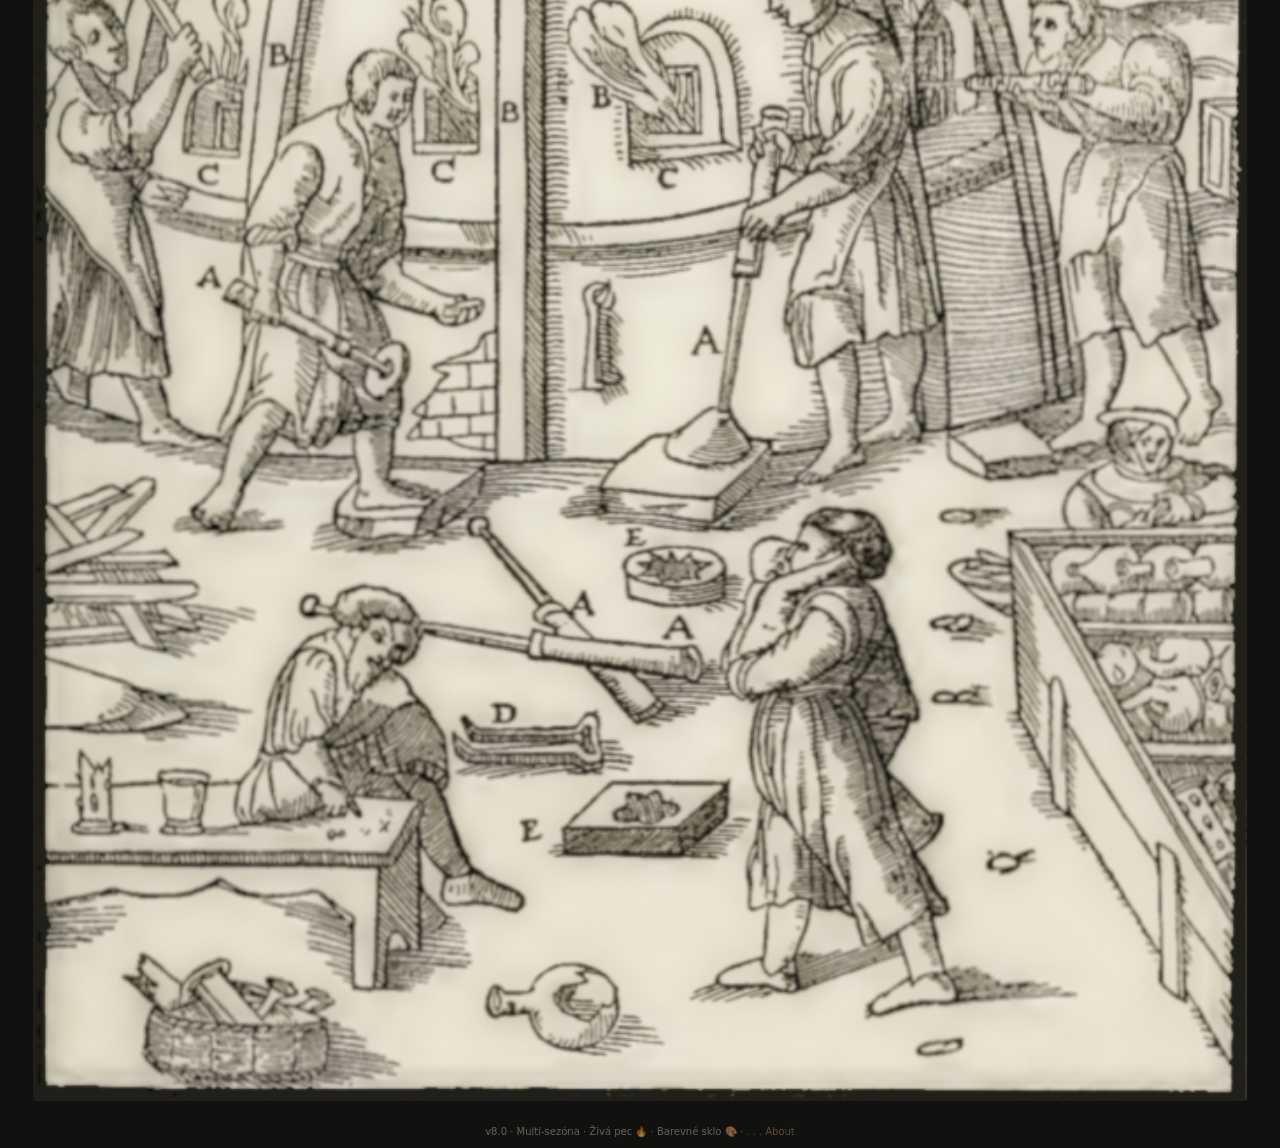
==== commit 18038b42: "party and diary ui fix" ====
--- a/index.html
+++ b/index.html
@@ -955,6 +955,7 @@
 <script src="ui/fajrum-e1c-dialogs.js"></script>
 <link rel="stylesheet" href="ui/fajrum-f1-tabhead.css">
 <link rel="stylesheet" href="ui/fajrum-f2-statusfold.css">
+<link rel="stylesheet" href="ui/fajrum-f3-crew-journal.css">
 <script src="ui/fajrum-f1-tabhead.js"></script>
 <script src="ui/fajrum-f2-statusfold.js"></script>
 </head>
--- a/ui/fajrum-f3-crew-journal.css
+++ b/ui/fajrum-f3-crew-journal.css
@@ -0,0 +1,57 @@
+/* FAJRUM F3 — desktop: kompaktní Parta a dvousloupcový Deník. Jen CSS, DOM se nemění. Mobil a <960 px beze změny. */
+@media (min-width: 960px) and (min-height: 500px) {
+
+  /* ===== Parta ===== */
+  /* nadpis a souhrnné štítky v jednom pruhu */
+  #app.desktop .content .sec.fj-c3-roster { display: grid; grid-template-columns: minmax(0, 1fr) auto; column-gap: 12px; align-items: start; }
+  #app.desktop .fj-c3-roster > * { grid-column: 1 / -1; min-width: 0; }
+  #app.desktop .fj-c3-roster > .fj-c3-masthead {
+    grid-area: 1 / 1 / 2 / 3; padding: 9px 18px !important; grid-template-columns: 40px minmax(0, 1fr) !important; gap: 12px !important;
+    margin-bottom: 12px !important;
+  }
+  #app.desktop .fj-c3-masthead-emblem { width: 40px !important; height: 40px !important; }
+  #app.desktop .fj-c3-masthead-emblem img { width: 32px !important; height: 32px !important; }
+  #app.desktop .fj-c3-masthead h2 { font-size: 21px !important; margin: 1px 0 0 !important; }
+  #app.desktop .fj-c3-masthead p { display: none; }
+  #app.desktop .fj-c3-roster > .fj-c3-summary {
+    grid-area: 1 / 2 / 2 / 3; display: flex !important; gap: 8px; margin: 0 !important; padding-right: 16px;
+    align-self: center; position: relative; top: -13px; z-index: 3;
+  }
+  #app.desktop .fj-c3-summary .parta-sum-pill {
+    padding: 4px 11px !important; font-size: 12px !important; white-space: nowrap; color: #f4e6c9 !important;
+    background: #0004 !important; border: 1px solid #b8935a88 !important; border-radius: 999px !important;
+  }
+  #app.desktop .fj-c3-roster > .fj-crew-bonds-disclosure { margin-bottom: 6px; }
+  #app.desktop .fj-c3-roster > .fj-crew-summary { padding: 4px 0 8px; font-size: 13px; }
+
+  /* karty: portrét vlevo, údaje vpravo, tlačítka dole; ~200 px místo ~375 px */
+  #app.desktop .fj-c3-roster .parta-grid { grid-template-columns: repeat(auto-fill, minmax(360px, 1fr)) !important; gap: 10px !important; align-items: start; }
+  #app.desktop .fj-c3-roster .parta-card.fj-c3-worker {
+    display: grid !important; grid-template-columns: 74px minmax(0, 1fr); grid-template-rows: auto auto; gap: 8px 12px; padding: 10px !important;
+  }
+  #app.desktop .fj-c3-roster .parta-portrait { width: 74px !important; height: 98px !important; grid-column: 1; grid-row: 1; }
+  #app.desktop .fj-c3-roster .parta-info { grid-column: 2; grid-row: 1; position: relative; }
+  #app.desktop .fj-c3-roster .parta-name { font-size: 15px !important; margin: 0 0 3px !important; padding-right: 22px; }
+  #app.desktop .fj-c3-roster .parta-info > div:not([class]) { position: absolute; top: 0; right: 0; line-height: 1; }
+  #app.desktop .fj-c3-roster .fj-c3-trade-level { margin-top: 2px !important; }
+  #app.desktop .fj-c3-roster .parta-bar-row { margin-top: 4px; }
+  #app.desktop .fj-c3-roster .fj-crew-current-task { margin-top: 6px; font-size: 13px; padding: 4px 8px; }
+  #app.desktop .fj-c3-roster .fj-crew-actions { grid-column: 1 / -1; grid-row: 2; gap: 8px; }
+  #app.desktop .fj-c3-roster .fj-crew-actions button { min-height: 34px; font-size: 14px; padding: 4px 10px; }
+
+  /* ===== Deník ===== */
+  #app.desktop .content .sec.fj-d5-journal {
+    display: grid; grid-template-columns: minmax(0, 1fr) minmax(0, 1fr); column-gap: 14px; row-gap: 12px; align-items: start; max-width: none;
+    grid-template-rows: auto auto auto auto 1fr auto;
+  }
+  #app.desktop .fj-d5-journal > * { grid-column: 1 / -1; min-width: 0; margin-top: 0 !important; margin-bottom: 0 !important; }
+  #app.desktop .fj-d5-journal > .fj-d5-title { grid-column: 1 / -1; }
+  #app.desktop .fj-d5-journal > .fj-d5-subtitle { grid-column: 1; align-self: center; }
+  #app.desktop .fj-d5-journal > .fj-d5-journal-folio { grid-column: 2; justify-self: end; align-self: center; }
+  #app.desktop .fj-d5-journal > .fj-d5-identity { grid-column: 1; grid-row: 3; }
+  #app.desktop .fj-d5-journal > .fj-d5-abilities { grid-column: 1; grid-row: 4; }
+  #app.desktop .fj-d5-journal > .fj-d5-progress { grid-column: 1; grid-row: 5; align-self: stretch; }
+  #app.desktop .fj-d5-journal > .fj-d5-timeline { grid-column: 2; grid-row: 3 / span 3; }
+  #app.desktop .fj-d5-journal > .fj-d5-stats { grid-column: 1 / -1; grid-row: 6; }
+  #app.desktop .fj-d5-journal .fj-d5-rank-row > div { min-width: 0; }
+}
